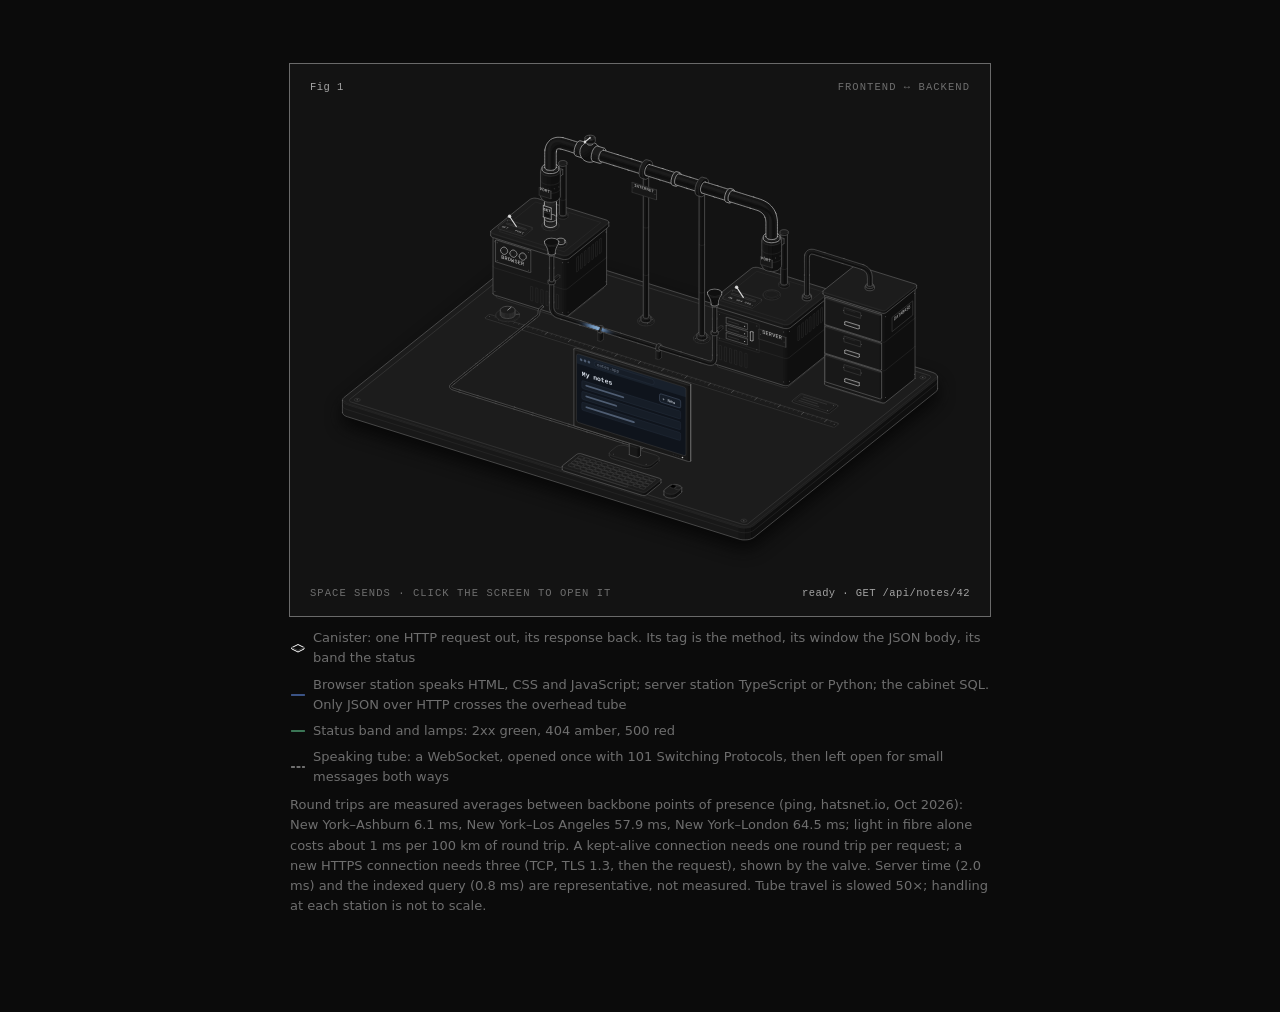
==== fig1-pneumatic/fig1.html @ 3c2b8790 "Add Figure 1 (pneumatic tube system) and Figure 2 (front-end layers) Figure 1 is the home page: a br" ====
<!doctype html><html lang="en"><head><meta charset="utf-8"><meta name="viewport" content="width=device-width, initial-scale=1"><title>Frontend and backend</title><style>
.iso{
  --anatomy-page:#0b0b0b;--anatomy-card:#131313;--anatomy-text:#a3a3a3;--anatomy-strong:#e6e6e6;--anatomy-muted:#6e6e6e;
  --anatomy-paper:#131313;--anatomy-face:#1b1b1b;--anatomy-top:#1c1c1c;
  --anatomy-shade-0:#0f0f0f;--anatomy-shade-1:#121212;--anatomy-shade-2:#151515;--anatomy-shade-3:#181818;
  --anatomy-lit-top:#262626;--anatomy-lit-shade:#1d1d1d;
  --anatomy-hi:#d4d4d4;--anatomy-mid:#6a6a6a;--anatomy-lo:#3e3e3e;--anatomy-faint:#2a2a2a;--anatomy-lit:#ffffff;
  --anatomy-halo:#050505;--anatomy-halo-opacity:.9;--anatomy-dot:#e6e6e6;
  --anatomy-red:#ff6b6b;--anatomy-green:#6be0a0;--anatomy-blue:#6b9bff;
  --anatomy-weight:.6px;--anatomy-ease:cubic-bezier(.32,.72,0,1);
  --anatomy-mono:ui-monospace,"SF Mono",Menlo,Consolas,monospace;
  --anatomy-lift:inset 0 1px 0 0 #ffffff0a,inset 0 0 0 1px #ffffff06,0 0 0 1px #00000026,0 1px 1px -.5px #00000014,0 3px 3px -1.5px #00000014,0 6px 6px -3px #00000014,0 12px 12px -6px #00000014;
}
.iso[data-theme="light"]{
  --anatomy-page:#f2f2ef;--anatomy-card:#fbfbfa;--anatomy-text:#57575a;--anatomy-strong:#18181a;--anatomy-muted:#8c8c90;
  --anatomy-paper:#fbfbfa;--anatomy-face:#ffffff;--anatomy-top:#ffffff;
  --anatomy-shade-0:#dcdcd9;--anatomy-shade-1:#e5e5e2;--anatomy-shade-2:#ededea;--anatomy-shade-3:#f4f4f1;
  --anatomy-lit-top:#ffffff;--anatomy-lit-shade:#eeeeeb;
  --anatomy-hi:#26262a;--anatomy-mid:#8a8a8f;--anatomy-lo:#b4b4b8;--anatomy-faint:#d4d4d6;--anatomy-lit:#000000;
  --anatomy-halo:#8a8a80;--anatomy-halo-opacity:.32;--anatomy-dot:#3a3a3e;
  --anatomy-red:#e5484d;--anatomy-green:#30a46c;--anatomy-blue:#3e63dd;
  --anatomy-lift:inset 0 1px 0 0 #ffffff,0 0 0 1px #0000000f,0 1px 1px -.5px #0000000a,0 3px 3px -1.5px #0000000a,0 6px 6px -3px #0000000a,0 12px 12px -6px #0000000a;
}
.iso-svg{display:block;width:100%;height:auto;overflow:visible}
.iso-svg path,.iso-svg circle{vector-effect:non-scaling-stroke}
.iso-fill{fill:var(--anatomy-paper);stroke:none}
.iso-solid[data-lit]>.iso-fill{fill:var(--anatomy-face)}
.iso-shade,.iso-top{stroke:none}
.iso-shade[data-shade="0"]{fill:var(--anatomy-shade-0)}
.iso-shade[data-shade="1"]{fill:var(--anatomy-shade-1)}
.iso-shade[data-shade="2"]{fill:var(--anatomy-shade-2)}
.iso-shade[data-shade="3"]{fill:var(--anatomy-shade-3)}
.iso-top{fill:var(--anatomy-top)}
.iso-solid[data-lit]>.iso-top{fill:var(--anatomy-lit-top)}
.iso-solid[data-lit]>.iso-shade{fill:var(--anatomy-lit-shade)}
.iso-solid[data-seamless]>.iso-shade,.iso-solid[data-seamless]>.iso-top{stroke-width:.4;stroke-linejoin:round}
.iso-solid[data-seamless]>.iso-shade[data-shade="0"]{stroke:var(--anatomy-shade-0)}
.iso-solid[data-seamless]>.iso-shade[data-shade="1"]{stroke:var(--anatomy-shade-1)}
.iso-solid[data-seamless]>.iso-shade[data-shade="2"]{stroke:var(--anatomy-shade-2)}
.iso-solid[data-seamless]>.iso-shade[data-shade="3"]{stroke:var(--anatomy-shade-3)}
.iso-solid[data-seamless]>.iso-top{stroke:var(--anatomy-top)}
.iso-solid[data-seamless][data-lit]>.iso-top{stroke:var(--anatomy-lit-top)}
.iso-solid[data-seamless][data-lit]>.iso-shade{stroke:var(--anatomy-lit-shade)}
.iso-solid[data-lit]>.iso-edge{stroke:var(--anatomy-lit)}
.iso-halo{fill:var(--anatomy-halo);stroke:none;filter:blur(9px);opacity:var(--anatomy-halo-opacity);transform:translateY(3px)}
.iso-line{fill:none;stroke:var(--anatomy-lo);stroke-width:var(--anatomy-weight);stroke-linecap:round;stroke-linejoin:round}
.iso-line[data-tone="hi"]{stroke:var(--anatomy-hi)}
.iso-line[data-tone="mid"]{stroke:var(--anatomy-mid)}
.iso-line[data-tone="lo"]{stroke:var(--anatomy-lo)}
.iso-line[data-tone="faint"]{stroke:var(--anatomy-faint)}
.iso-line[data-tone="lit"]{stroke:var(--anatomy-lit)}
.iso-line[data-tone="red"]{stroke:var(--anatomy-red)}
.iso-line[data-tone="green"]{stroke:var(--anatomy-green)}
.iso-line[data-tone="blue"]{stroke:var(--anatomy-blue)}
.iso-line[data-dotted]{stroke-dasharray:.01 3.5;stroke-width:1}
.iso-line[data-dashed]{stroke-dasharray:3 3}
.iso-line[data-flow]{stroke-dasharray:2 6}
.iso-wire-end{fill:var(--anatomy-paper);stroke:var(--anatomy-lo);stroke-width:var(--anatomy-weight)}
.iso-wire[data-tone="hi"] .iso-wire-end{stroke:var(--anatomy-hi)}
.iso-wire[data-tone="mid"] .iso-wire-end{stroke:var(--anatomy-mid)}
.iso-wire[data-tone="faint"] .iso-wire-end{stroke:var(--anatomy-faint)}
.iso-wire[data-tone="lit"] .iso-wire-end{stroke:var(--anatomy-lit)}
.iso-dots circle{fill:var(--anatomy-dot);stroke:none;opacity:.32}
.iso-dots[data-tone="hi"] circle{opacity:.85}
.iso-dots[data-tone="mid"] circle{opacity:.45}
.iso-dots[data-tone="lo"] circle{opacity:.22}
.iso-dots[data-tone="faint"] circle{opacity:.12}
.iso-face-text{fill:var(--anatomy-mid);font-family:var(--anatomy-mono);letter-spacing:.04em}
.iso-face-text[data-tone="hi"]{fill:var(--anatomy-hi)}
.iso-face-text[data-tone="lo"]{fill:var(--anatomy-lo)}
.iso-face-text[data-tone="faint"]{fill:var(--anatomy-faint)}
.tb-body{fill:var(--anatomy-shade-2);stroke:none}
.tb-shine{fill:var(--anatomy-top);stroke:none}
.tb-shade{fill:var(--anatomy-shade-0);stroke:none}
.tb-ring{fill:none;stroke:var(--anatomy-lo);stroke-width:.45;stroke-linecap:butt;stroke-linejoin:round}
.tb-ring[data-tone="mid"]{stroke:var(--anatomy-mid)}
.tb-ring[data-tone="faint"]{stroke:var(--anatomy-faint)}
.tb-ring[data-tone="hi"]{stroke:var(--anatomy-hi)}
@keyframes iso-flow{to{stroke-dashoffset:-32}}
@keyframes iso-pulse{0%,100%{opacity:.18}12%{opacity:1}40%{opacity:.18}}
.iso-line[data-flow]{animation:iso-flow 1600ms linear infinite}
.iso-dots circle[data-pulse]{animation:iso-pulse 1600ms steps(1,end) infinite;animation-delay:var(--pulse-at,0ms)}
.iso-figure{margin:32px 0 36px}
.iso-plate{position:relative;padding:52px 24px;border-radius:0;background:var(--anatomy-card);box-shadow:0 0 0 1px var(--anatomy-mid);--anatomy-paper:var(--anatomy-card)}
.iso-plate-corners{position:absolute;inset:18px 20px;pointer-events:none}
.iso-plate-corner{position:absolute;color:var(--anatomy-muted);font-family:var(--anatomy-mono);font-size:10.5px;line-height:1;letter-spacing:.04em;white-space:nowrap}
.iso-plate-corner[data-corner="fig"]{top:0;left:0;color:var(--anatomy-text)}
.iso-plate-corner[data-corner="title"]{top:0;right:0;text-transform:uppercase;letter-spacing:.1em}
.iso-plate-corner[data-corner="hint"]{bottom:0;left:0;text-transform:uppercase;letter-spacing:.1em}
.iso-plate-corner[data-corner="readout"]{right:0;bottom:0;color:var(--anatomy-text);font-variant-numeric:tabular-nums}
.iso-plate .iso-svg{margin:0 auto}
.iso-legend{display:grid;gap:8px;margin-top:12px;color:var(--anatomy-muted);font-size:13px;line-height:1.55}
.iso-keys{display:flex;flex-wrap:wrap;gap:6px 18px}
.iso-key{display:inline-flex;align-items:center;gap:7px}
.iso-swatch{width:16px;height:10px;flex:none;overflow:visible}
.iso-swatch path{fill:none;stroke:var(--anatomy-hi);stroke-width:1;vector-effect:non-scaling-stroke;stroke-linejoin:round;stroke-linecap:round}
.iso-swatch[data-mark="raised"] path,.iso-swatch[data-mark="flat"] path{stroke:var(--anatomy-mid)}
.iso-swatch[data-mark="lit"] path{stroke:var(--anatomy-lit)}
.iso-swatch[data-mark="dim"] path{stroke:var(--anatomy-lo)}
.iso-swatch[data-mark="dotted"] path{stroke-dasharray:.01 3;stroke-width:1.4}
.iso-swatch[data-mark="dashed"] path{stroke-dasharray:3 2.5}
.iso-swatch[data-mark="red"] path{stroke:var(--anatomy-red)}
.iso-swatch[data-mark="green"] path{stroke:var(--anatomy-green)}
.iso-swatch[data-mark="blue"] path{stroke:var(--anatomy-blue)}
.iso-swatch-crease{stroke:var(--anatomy-lo)!important}
@media (max-width:560px){.iso-plate{padding:48px 12px 70px}.iso-plate-corner[data-corner="hint"]{bottom:18px}}
@media (prefers-reduced-motion:reduce){.iso-line[data-flow],.iso-dots circle[data-pulse]{animation:none}}

*{box-sizing:border-box}
html{color-scheme:dark}
body[data-theme="light"]{color-scheme:light}
body{margin:0;background:var(--anatomy-page);color:var(--anatomy-text);font:14px/1.6 ui-sans-serif,system-ui,-apple-system,"Segoe UI",sans-serif;-webkit-font-smoothing:antialiased}
.iso-page{width:min(700px,100% - 32px);margin:64px auto 96px}
</style></head><body class="iso" data-theme="dark"><main class="iso-page"><style>.f1-stage{position:relative;touch-action:pan-y}
.f1-stage:focus{outline:none}
.f1-stage:focus-visible{outline:1px solid var(--anatomy-muted);outline-offset:6px}
.f1-gl{position:absolute;inset:0;width:100%;height:100%;pointer-events:none}
.iso:not([data-theme="light"]) .f1-gl{mix-blend-mode:screen}
.f1-sr{position:absolute;width:1px;height:1px;overflow:hidden;clip-path:inset(50%);white-space:nowrap}

.f1-stage{
  --f1-req:#2f6fdf;--f1-ok:#1f9d55;--f1-warn:#c98400;--f1-fail:#d33a2c;
  --f1-ok-top:#c8ecd6;--f1-warn-top:#f7e2b0;--f1-fail-top:#f6cdc8;--f1-req-top:#cfdcf7;
  --f1-ok-side:#9ad7b2;--f1-warn-side:#ecc778;--f1-fail-side:#eba59d;--f1-req-side:#a9c0ef;
}
.iso:not([data-theme="light"]) .f1-stage{
  --f1-req:#6aa8ff;--f1-ok:#4fdc8c;--f1-warn:#ffc23d;--f1-fail:#ff6b5b;
  --f1-ok-top:#1d4a31;--f1-warn-top:#4d3c12;--f1-fail-top:#4f201c;--f1-req-top:#1b2f52;
  --f1-ok-side:#173b27;--f1-warn-side:#3d300e;--f1-fail-side:#3f1916;--f1-req-side:#162644;
}

.f1-void{fill:var(--anatomy-shade-0);stroke:none}
.f1-window{fill:var(--anatomy-shade-0);stroke:var(--anatomy-lo);stroke-width:.4px;vector-effect:non-scaling-stroke}
.f1-tag{fill:var(--anatomy-hi);font-family:var(--anatomy-mono);font-weight:600;letter-spacing:.02em}
.f1-rod{stroke-width:1.2px}
.f1-can:not([data-method="GET"]) [data-for="GET"],.f1-can:not([data-method="POST"]) [data-for="POST"]{display:none}
.f1-can:not([data-json]) .f1-json{display:none}
.f1-can[data-hidden]{visibility:hidden}

/* status colours: the canister band and the browser lamps */
.f1-can[data-status] .f1-band .iso-edge{stroke:var(--f1-c)}
.f1-can[data-status] .f1-band .iso-top{fill:var(--f1-c-top)}
.f1-can[data-status] .f1-band .iso-shade{fill:var(--f1-c-side)}
.it[data-lamp][data-on] .iso-top{fill:var(--f1-c-top)}
.it[data-lamp][data-on] .iso-shade{fill:var(--f1-c-side)}
.it[data-lamp][data-on] .iso-edge{stroke:var(--f1-c)}
[data-status="ok"],[data-lamp="ok"]{--f1-c:var(--f1-ok);--f1-c-top:var(--f1-ok-top);--f1-c-side:var(--f1-ok-side)}
[data-status="warn"],[data-lamp="warn"]{--f1-c:var(--f1-warn);--f1-c-top:var(--f1-warn-top);--f1-c-side:var(--f1-warn-side)}
[data-status="fail"],[data-lamp="fail"]{--f1-c:var(--f1-fail);--f1-c-top:var(--f1-fail-top);--f1-c-side:var(--f1-fail-side)}
.it[data-hot="req"]{--f1-c:var(--f1-req);--f1-c-top:var(--f1-req-top);--f1-c-side:var(--f1-req-side)}
.it[data-hot="ok"]{--f1-c:var(--f1-ok);--f1-c-top:var(--f1-ok-top);--f1-c-side:var(--f1-ok-side)}
.it[data-hot="warn"]{--f1-c:var(--f1-warn);--f1-c-top:var(--f1-warn-top);--f1-c-side:var(--f1-warn-side)}
.it[data-hot="fail"]{--f1-c:var(--f1-fail);--f1-c-top:var(--f1-fail-top);--f1-c-side:var(--f1-fail-side)}

/* without WebGL, the chunk the message is in takes its colour */
.f1-stage:not([data-gl]) .it[data-hot] .tb-body{fill:var(--f1-c-top)}
.f1-stage:not([data-gl]) .it[data-hot] .tb-shine{fill:var(--f1-c-top)}
.f1-stage:not([data-gl]) .it[data-hot] .tb-shade{fill:var(--f1-c-side)}
.f1-stage:not([data-gl]) .it[data-hot] .iso-edge,.f1-stage:not([data-gl]) .it[data-hot] .iso-line{stroke:var(--f1-c)}

.f1-card .iso-edge{stroke:var(--anatomy-hi)}

/* the monitor's picture */
.f1-stage{--f1-sbg:#f7f8fb;--f1-sbar:#e9ecf2;--f1-srow:#ffffff;--f1-sline:#d5dae3;--f1-sink:#a9b1bf;--f1-stext:#1d2330;--f1-smut:#7a8394}
.iso:not([data-theme="light"]) .f1-stage{--f1-sbg:#0f141c;--f1-sbar:#18202b;--f1-srow:#161d27;--f1-sline:#2a3443;--f1-sink:#4f5d72;--f1-stext:#e1e8f2;--f1-smut:#7d8899}
.f1-screen text{font-family:var(--anatomy-mono)}
.f1-sbg{fill:var(--f1-sbg)}
.f1-sframe{fill:none;stroke:var(--anatomy-lo);stroke-width:.5px;vector-effect:non-scaling-stroke}
.f1-sbar{fill:var(--f1-sbar)}
.f1-sdot{fill:var(--f1-sink)}
.f1-surl{fill:var(--f1-srow);stroke:var(--f1-sline);stroke-width:.4px;vector-effect:non-scaling-stroke}
.f1-surlt,.f1-smut{fill:var(--f1-smut)}
.f1-sh,.f1-st{fill:var(--f1-stext);font-weight:600}
.f1-st{font-weight:500}
.f1-sr0{fill:var(--f1-srow);stroke:var(--f1-sline);stroke-width:.4px;vector-effect:non-scaling-stroke}
.f1-si{fill:var(--f1-sink)}
.f1-sbtn{fill:var(--f1-srow);stroke:var(--f1-sink);stroke-width:.5px;vector-effect:non-scaling-stroke}
.f1-sbt{fill:var(--f1-stext)}
.f1-sview{display:none}
.f1-screen[data-view="list"] [data-v="list"],.f1-screen[data-view="loading"] [data-v="loading"],.f1-screen[data-view="note"] [data-v="note"],.f1-screen[data-view="saved"] [data-v="saved"],.f1-screen[data-view="missing"] [data-v="missing"],.f1-screen[data-view="error"] [data-v="error"]{display:inline}
.f1-sdim{opacity:.35}
.f1-sarc{fill:none;stroke:var(--f1-req);stroke-width:1px;stroke-linecap:round;vector-effect:non-scaling-stroke}
.f1-screen[data-press="row"] .f1-srow .f1-sr0,.f1-screen[data-press="new"] .f1-snew .f1-sbtn{fill:var(--f1-req-top);stroke:var(--f1-req)}
.f1-snew-row{fill:var(--f1-ok-top);stroke:var(--f1-ok);stroke-width:.4px;vector-effect:non-scaling-stroke}
.f1-schip{fill:var(--f1-ok)}
.f1-schipt{fill:var(--f1-srow);font-weight:600}
.f1-swarn{fill:var(--f1-warn);font-weight:700}
.f1-serr{fill:var(--f1-fail-top);stroke:var(--f1-fail);stroke-width:.5px;vector-effect:non-scaling-stroke}
.f1-serrt{fill:var(--f1-fail);font-weight:600}

/* labels on hover or tap */
.f1-tip{position:absolute;z-index:3;max-width:240px;padding:8px 10px;border-radius:8px;background:var(--anatomy-card);border:1px solid var(--anatomy-faint);box-shadow:0 4px 14px #0000001f;pointer-events:none;font-size:12.5px;line-height:1.45;color:var(--anatomy-text)}
.f1-tip strong{display:block;color:var(--anatomy-strong);font-weight:600;margin-bottom:2px}
.f1-tip[hidden]{display:none}
.f1-stage svg .it[data-zone]:not([data-zone="base"]),.f1-stage svg [data-part]{cursor:help}
</style><figure class="iso-figure"><div class="iso-plate"><div class="iso-plate-corners" aria-hidden="true"><span class="iso-plate-corner" data-corner="fig">Fig 1</span><span class="iso-plate-corner" data-corner="title">Frontend ↔ backend</span><span class="iso-plate-corner" data-corner="hint">Space sends · click the screen to open it</span><span class="iso-plate-corner" data-corner="readout" data-readout>ready · GET /api/notes/42</span></div><div class="iso-stage f1-stage" tabindex="0" role="group" aria-label="Pneumatic tube system. Space or Enter sends a request. G or P picks GET or POST. F cycles the server fault: none, not found, server error. L cycles the line: New York to Ashburn, Los Angeles or London. C closes the connection so the next request opens a new one. Escape stops."><svg xmlns="http://www.w3.org/2000/svg" class="iso-svg" viewBox="0 0 640 440" role="img" aria-label="A pneumatic tube system on a bench. On the left, the browser station packs a canister and sends it up through an overhead tube to the server station on the right, which can pull a drawer from a filing cabinet beside it through a thin SQL line. The canister comes back with a coloured status band. A thin speaking tube along the front stays open between the two stations for live messages."><path class="iso-halo" d="M27.9 285.1L28.1 284L28.6 283L29.6 282.1L208.1 139.2L209.4 138.3L211 137.7L212.8 137.1L214.8 136.8L216.9 136.7L219 136.7L221.1 137L223 137.5L607 257.5L608.7 258.1L610.1 258.9L611.1 259.8L611.8 260.8L612.1 261.9L612.1 273.5L611.9 274.6L611.4 275.6L610.4 276.6L431.9 419.4L430.6 420.3L429 421L427.2 421.5L425.2 421.8L423.1 422L421 421.9L418.9 421.6L417 421.1L33 301.2L31.3 300.5L29.9 299.7L28.9 298.8L28.2 297.8L27.9 296.8Z"/><g class="iso-solid"><path class="iso-fill" d="M213.9 164.3L214.3 163.3L215.3 162.3L216.6 161.5L218.2 160.9L220.1 160.4L222.2 160.2L224.3 160.2L226.4 160.4L228.3 160.8L229.9 161.5L231.2 162.3L232.2 163.3L232.6 164.3L232.6 165.4L232.6 167.2L232.2 168.3L231.3 169.2L229.9 170L228.3 170.7L226.4 171.2L224.3 171.4L222.2 171.4L220.2 171.2L218.3 170.7L216.6 170.1L215.3 169.2L214.4 168.3L213.9 167.3L213.9 166.2Z"/><path class="iso-shade" data-shade="0" d="M231.3 169.2L229.9 170L229.9 168.2L231.3 167.3ZM229.9 170L228.3 170.7L228.3 168.8L229.9 168.2ZM232.6 167.2L232.2 168.3L232.2 166.4L232.6 165.4ZM232.2 168.3L231.3 169.2L231.3 167.3L232.2 166.4Z"/><path class="iso-shade" data-shade="1" d="M228.3 170.7L226.4 171.2L226.4 169.3L228.3 168.8ZM226.4 171.2L224.3 171.4L224.3 169.5L226.4 169.3ZM224.3 171.4L222.2 171.4L222.2 169.5L224.3 169.5Z"/><path class="iso-shade" data-shade="2" d="M222.2 171.4L220.2 171.2L220.2 169.3L222.2 169.5ZM220.2 171.2L218.3 170.7L218.3 168.8L220.2 169.3Z"/><path class="iso-shade" data-shade="3" d="M218.3 170.7L216.6 170.1L216.6 168.2L218.3 168.8ZM216.6 170.1L215.3 169.2L215.3 167.4L216.6 168.2ZM215.3 169.2L214.4 168.3L214.4 166.4L215.3 167.4ZM214.4 168.3L213.9 167.3L213.9 165.4L214.4 166.4ZM213.9 167.3L213.9 166.2L213.9 164.3L213.9 165.4Z"/><path class="iso-top" d="M231.3 167.3L229.9 168.2L228.3 168.8L226.4 169.3L224.3 169.5L222.2 169.5L220.2 169.3L218.3 168.8L216.6 168.2L215.3 167.4L214.4 166.4L213.9 165.4L213.9 164.3L214.3 163.3L215.3 162.3L216.6 161.5L218.2 160.9L220.1 160.4L222.2 160.2L224.3 160.2L226.4 160.4L228.3 160.8L229.9 161.5L231.2 162.3L232.2 163.3L232.6 164.3L232.6 165.4L232.2 166.4Z"/><path class="iso-line iso-crease" data-tone="faint" d="M232.6 165.4L232.2 166.4L231.3 167.3L229.9 168.2L228.3 168.8L226.4 169.3L224.3 169.5L222.2 169.5L220.2 169.3L218.3 168.8L216.6 168.2L215.3 167.4L214.4 166.4L213.9 165.4L213.9 164.3"/><path class="iso-line iso-edge" data-tone="lo" d="M213.9 164.3L214.3 163.3L215.3 162.3L216.6 161.5L218.2 160.9L220.1 160.4L222.2 160.2L224.3 160.2L226.4 160.4L228.3 160.8L229.9 161.5L231.2 162.3L232.2 163.3L232.6 164.3L232.6 165.4M232.6 167.2L232.2 168.3L231.3 169.2L229.9 170L228.3 170.7L226.4 171.2L224.3 171.4L222.2 171.4L220.2 171.2L218.3 170.7L216.6 170.1L215.3 169.2L214.4 168.3L213.9 167.3L213.9 166.2M213.9 164.3L213.9 166.2M232.6 165.4L232.6 167.2"/></g><g class="iso-solid"><path class="iso-fill" d="M216 160.5L216.4 159.7L217.1 159L218.1 158.3L219.4 157.8L220.8 157.4L222.4 157.3L224.1 157.3L225.6 157.4L227.1 157.8L228.4 158.3L229.4 158.9L230.1 159.7L230.5 160.5L230.5 161.3L230.5 165.2L230.1 166L229.4 166.8L228.4 167.4L227.1 167.9L225.7 168.3L224.1 168.5L222.5 168.5L220.9 168.3L219.4 167.9L218.1 167.4L217.1 166.8L216.4 166.1L216 165.3L216 164.4Z"/><path class="iso-shade" data-shade="0" d="M229.4 166.8L228.4 167.4L228.4 163.4L229.4 162.8ZM228.4 167.4L227.1 167.9L227.1 164L228.4 163.4ZM230.5 165.2L230.1 166L230.1 162.1L230.5 161.3ZM230.1 166L229.4 166.8L229.4 162.8L230.1 162.1Z"/><path class="iso-shade" data-shade="1" d="M227.1 167.9L225.7 168.3L225.7 164.3L227.1 164ZM225.7 168.3L224.1 168.5L224.1 164.5L225.7 164.3ZM224.1 168.5L222.5 168.5L222.5 164.5L224.1 164.5Z"/><path class="iso-shade" data-shade="2" d="M222.5 168.5L220.9 168.3L220.9 164.3L222.5 164.5ZM220.9 168.3L219.4 167.9L219.4 164L220.9 164.3Z"/><path class="iso-shade" data-shade="3" d="M219.4 167.9L218.1 167.4L218.1 163.5L219.4 164ZM218.1 167.4L217.1 166.8L217.1 162.8L218.1 163.5ZM217.1 166.8L216.4 166.1L216.4 162.1L217.1 162.8ZM216.4 166.1L216 165.3L216 161.3L216.4 162.1ZM216 165.3L216 164.4L216 160.5L216 161.3Z"/><path class="iso-top" d="M229.4 162.8L228.4 163.4L227.1 164L225.7 164.3L224.1 164.5L222.5 164.5L220.9 164.3L219.4 164L218.1 163.5L217.1 162.8L216.4 162.1L216 161.3L216 160.5L216.4 159.7L217.1 159L218.1 158.3L219.4 157.8L220.8 157.4L222.4 157.3L224.1 157.3L225.6 157.4L227.1 157.8L228.4 158.3L229.4 158.9L230.1 159.7L230.5 160.5L230.5 161.3L230.1 162.1Z"/><path class="iso-line iso-crease" data-tone="faint" d="M230.5 161.3L230.1 162.1L229.4 162.8L228.4 163.4L227.1 164L225.7 164.3L224.1 164.5L222.5 164.5L220.9 164.3L219.4 164L218.1 163.5L217.1 162.8L216.4 162.1L216 161.3L216 160.5"/><path class="iso-line iso-edge" data-tone="mid" d="M216 160.5L216.4 159.7L217.1 159L218.1 158.3L219.4 157.8L220.8 157.4L222.4 157.3L224.1 157.3L225.6 157.4L227.1 157.8L228.4 158.3L229.4 158.9L230.1 159.7L230.5 160.5L230.5 161.3M230.5 165.2L230.1 166L229.4 166.8L228.4 167.4L227.1 167.9L225.7 168.3L224.1 168.5L222.5 168.5L220.9 168.3L219.4 167.9L218.1 167.4L217.1 166.8L216.4 166.1L216 165.3L216 164.4M216 160.5L216 164.4M230.5 161.3L230.5 165.2"/></g><g class="iso-solid"><path class="iso-fill" d="M565.9 274.3L566.4 273.3L567.3 272.3L568.6 271.5L570.3 270.8L572.2 270.4L574.2 270.1L576.3 270.1L578.4 270.4L580.3 270.8L581.9 271.5L583.3 272.3L584.2 273.3L584.7 274.3L584.7 275.4L584.7 277.2L584.2 278.2L583.3 279.2L582 280L580.3 280.7L578.4 281.2L576.4 281.4L574.3 281.4L572.2 281.2L570.3 280.7L568.6 280L567.3 279.2L566.4 278.3L565.9 277.2L565.9 276.2Z"/><path class="iso-shade" data-shade="0" d="M583.3 279.2L582 280L582 278.2L583.3 277.3ZM582 280L580.3 280.7L580.3 278.8L582 278.2ZM584.7 277.2L584.2 278.2L584.2 276.4L584.7 275.4ZM584.2 278.2L583.3 279.2L583.3 277.3L584.2 276.4Z"/><path class="iso-shade" data-shade="1" d="M580.3 280.7L578.4 281.2L578.4 279.3L580.3 278.8ZM578.4 281.2L576.4 281.4L576.4 279.5L578.4 279.3ZM576.4 281.4L574.3 281.4L574.3 279.5L576.4 279.5Z"/><path class="iso-shade" data-shade="2" d="M574.3 281.4L572.2 281.2L572.2 279.3L574.3 279.5ZM572.2 281.2L570.3 280.7L570.3 278.8L572.2 279.3Z"/><path class="iso-shade" data-shade="3" d="M570.3 280.7L568.6 280L568.6 278.2L570.3 278.8ZM568.6 280L567.3 279.2L567.3 277.4L568.6 278.2ZM567.3 279.2L566.4 278.3L566.4 276.4L567.3 277.4ZM566.4 278.3L565.9 277.2L565.9 275.4L566.4 276.4ZM565.9 277.2L565.9 276.2L565.9 274.3L565.9 275.4Z"/><path class="iso-top" d="M583.3 277.3L582 278.2L580.3 278.8L578.4 279.3L576.4 279.5L574.3 279.5L572.2 279.3L570.3 278.8L568.6 278.2L567.3 277.4L566.4 276.4L565.9 275.4L565.9 274.3L566.4 273.3L567.3 272.3L568.6 271.5L570.3 270.8L572.2 270.4L574.2 270.1L576.3 270.1L578.4 270.4L580.3 270.8L581.9 271.5L583.3 272.3L584.2 273.3L584.7 274.3L584.7 275.4L584.2 276.4Z"/><path class="iso-line iso-crease" data-tone="faint" d="M584.7 275.4L584.2 276.4L583.3 277.3L582 278.2L580.3 278.8L578.4 279.3L576.4 279.5L574.3 279.5L572.2 279.3L570.3 278.8L568.6 278.2L567.3 277.4L566.4 276.4L565.9 275.4L565.9 274.3"/><path class="iso-line iso-edge" data-tone="lo" d="M565.9 274.3L566.4 273.3L567.3 272.3L568.6 271.5L570.3 270.8L572.2 270.4L574.2 270.1L576.3 270.1L578.4 270.4L580.3 270.8L581.9 271.5L583.3 272.3L584.2 273.3L584.7 274.3L584.7 275.4M584.7 277.2L584.2 278.2L583.3 279.2L582 280L580.3 280.7L578.4 281.2L576.4 281.4L574.3 281.4L572.2 281.2L570.3 280.7L568.6 280L567.3 279.2L566.4 278.3L565.9 277.2L565.9 276.2M565.9 274.3L565.9 276.2M584.7 275.4L584.7 277.2"/></g><g class="iso-solid"><path class="iso-fill" d="M568.1 270.5L568.4 269.7L569.1 268.9L570.1 268.3L571.4 267.8L572.9 267.4L574.5 267.3L576.1 267.2L577.7 267.4L579.1 267.8L580.4 268.3L581.4 268.9L582.2 269.7L582.5 270.5L582.5 271.3L582.5 275.2L582.2 276L581.5 276.8L580.5 277.4L579.2 277.9L577.7 278.3L576.1 278.5L574.5 278.5L572.9 278.3L571.4 277.9L570.2 277.4L569.1 276.8L568.4 276L568.1 275.3L568.1 274.4Z"/><path class="iso-shade" data-shade="0" d="M581.5 276.8L580.5 277.4L580.5 273.4L581.5 272.8ZM580.5 277.4L579.2 277.9L579.2 273.9L580.5 273.4ZM582.5 275.2L582.2 276L582.2 272.1L582.5 271.3ZM582.2 276L581.5 276.8L581.5 272.8L582.2 272.1Z"/><path class="iso-shade" data-shade="1" d="M579.2 277.9L577.7 278.3L577.7 274.3L579.2 273.9ZM577.7 278.3L576.1 278.5L576.1 274.5L577.7 274.3ZM576.1 278.5L574.5 278.5L574.5 274.5L576.1 274.5Z"/><path class="iso-shade" data-shade="2" d="M574.5 278.5L572.9 278.3L572.9 274.3L574.5 274.5ZM572.9 278.3L571.4 277.9L571.4 274L572.9 274.3Z"/><path class="iso-shade" data-shade="3" d="M571.4 277.9L570.2 277.4L570.2 273.4L571.4 274ZM570.2 277.4L569.1 276.8L569.1 272.8L570.2 273.4ZM569.1 276.8L568.4 276L568.4 272.1L569.1 272.8ZM568.4 276L568.1 275.3L568.1 271.3L568.4 272.1ZM568.1 275.3L568.1 274.4L568.1 270.5L568.1 271.3Z"/><path class="iso-top" d="M581.5 272.8L580.5 273.4L579.2 273.9L577.7 274.3L576.1 274.5L574.5 274.5L572.9 274.3L571.4 274L570.2 273.4L569.1 272.8L568.4 272.1L568.1 271.3L568.1 270.5L568.4 269.7L569.1 268.9L570.1 268.3L571.4 267.8L572.9 267.4L574.5 267.3L576.1 267.2L577.7 267.4L579.1 267.8L580.4 268.3L581.4 268.9L582.2 269.7L582.5 270.5L582.5 271.3L582.2 272.1Z"/><path class="iso-line iso-crease" data-tone="faint" d="M582.5 271.3L582.2 272.1L581.5 272.8L580.5 273.4L579.2 273.9L577.7 274.3L576.1 274.5L574.5 274.5L572.9 274.3L571.4 274L570.2 273.4L569.1 272.8L568.4 272.1L568.1 271.3L568.1 270.5"/><path class="iso-line iso-edge" data-tone="mid" d="M568.1 270.5L568.4 269.7L569.1 268.9L570.1 268.3L571.4 267.8L572.9 267.4L574.5 267.3L576.1 267.2L577.7 267.4L579.1 267.8L580.4 268.3L581.4 268.9L582.2 269.7L582.5 270.5L582.5 271.3M582.5 275.2L582.2 276L581.5 276.8L580.5 277.4L579.2 277.9L577.7 278.3L576.1 278.5L574.5 278.5L572.9 278.3L571.4 277.9L570.2 277.4L569.1 276.8L568.4 276L568.1 275.3L568.1 274.4M568.1 270.5L568.1 274.4M582.5 271.3L582.5 275.2"/></g><g class="iso-solid"><path class="iso-fill" d="M55.3 291.2L55.8 290.2L56.7 289.2L58 288.4L59.7 287.7L61.6 287.3L63.6 287L65.7 287L67.8 287.3L69.7 287.7L71.4 288.4L72.7 289.2L73.6 290.1L74.1 291.2L74.1 292.2L74.1 294.1L73.6 295.1L72.7 296.1L71.4 296.9L69.7 297.6L67.8 298L65.8 298.3L63.7 298.3L61.6 298L59.7 297.6L58.1 296.9L56.7 296.1L55.8 295.2L55.3 294.1L55.3 293.1Z"/><path class="iso-shade" data-shade="0" d="M72.7 296.1L71.4 296.9L71.4 295L72.7 294.2ZM71.4 296.9L69.7 297.6L69.7 295.7L71.4 295ZM74.1 294.1L73.6 295.1L73.6 293.3L74.1 292.2ZM73.6 295.1L72.7 296.1L72.7 294.2L73.6 293.3Z"/><path class="iso-shade" data-shade="1" d="M69.7 297.6L67.8 298L67.8 296.2L69.7 295.7ZM67.8 298L65.8 298.3L65.8 296.4L67.8 296.2ZM65.8 298.3L63.7 298.3L63.7 296.4L65.8 296.4Z"/><path class="iso-shade" data-shade="2" d="M63.7 298.3L61.6 298L61.6 296.2L63.7 296.4ZM61.6 298L59.7 297.6L59.7 295.7L61.6 296.2Z"/><path class="iso-shade" data-shade="3" d="M59.7 297.6L58.1 296.9L58.1 295.1L59.7 295.7ZM58.1 296.9L56.7 296.1L56.7 294.2L58.1 295.1ZM56.7 296.1L55.8 295.2L55.8 293.3L56.7 294.2ZM55.8 295.2L55.3 294.1L55.3 292.3L55.8 293.3ZM55.3 294.1L55.3 293.1L55.3 291.2L55.3 292.3Z"/><path class="iso-top" d="M72.7 294.2L71.4 295L69.7 295.7L67.8 296.2L65.8 296.4L63.7 296.4L61.6 296.2L59.7 295.7L58.1 295.1L56.7 294.2L55.8 293.3L55.3 292.3L55.3 291.2L55.8 290.2L56.7 289.2L58 288.4L59.7 287.7L61.6 287.3L63.6 287L65.7 287L67.8 287.3L69.7 287.7L71.4 288.4L72.7 289.2L73.6 290.1L74.1 291.2L74.1 292.2L73.6 293.3Z"/><path class="iso-line iso-crease" data-tone="faint" d="M74.1 292.2L73.6 293.3L72.7 294.2L71.4 295L69.7 295.7L67.8 296.2L65.8 296.4L63.7 296.4L61.6 296.2L59.7 295.7L58.1 295.1L56.7 294.2L55.8 293.3L55.3 292.3L55.3 291.2"/><path class="iso-line iso-edge" data-tone="lo" d="M55.3 291.2L55.8 290.2L56.7 289.2L58 288.4L59.7 287.7L61.6 287.3L63.6 287L65.7 287L67.8 287.3L69.7 287.7L71.4 288.4L72.7 289.2L73.6 290.1L74.1 291.2L74.1 292.2M74.1 294.1L73.6 295.1L72.7 296.1L71.4 296.9L69.7 297.6L67.8 298L65.8 298.3L63.7 298.3L61.6 298L59.7 297.6L58.1 296.9L56.7 296.1L55.8 295.2L55.3 294.1L55.3 293.1M55.3 291.2L55.3 293.1M74.1 292.2L74.1 294.1"/></g><g class="iso-solid"><path class="iso-fill" d="M57.5 287.3L57.8 286.6L58.5 285.8L59.5 285.2L60.8 284.7L62.3 284.3L63.9 284.1L65.5 284.1L67.1 284.3L68.6 284.7L69.8 285.2L70.9 285.8L71.6 286.5L71.9 287.3L71.9 288.1L71.9 292.1L71.6 292.9L70.9 293.6L69.9 294.3L68.6 294.8L67.1 295.1L65.5 295.3L63.9 295.3L62.3 295.2L60.9 294.8L59.6 294.3L58.6 293.7L57.8 292.9L57.5 292.1L57.5 291.3Z"/><path class="iso-shade" data-shade="0" d="M70.9 293.6L69.9 294.3L69.9 290.3L70.9 289.7ZM69.9 294.3L68.6 294.8L68.6 290.8L69.9 290.3ZM71.9 292.1L71.6 292.9L71.6 288.9L71.9 288.1ZM71.6 292.9L70.9 293.6L70.9 289.7L71.6 288.9Z"/><path class="iso-shade" data-shade="1" d="M68.6 294.8L67.1 295.1L67.1 291.2L68.6 290.8ZM67.1 295.1L65.5 295.3L65.5 291.4L67.1 291.2ZM65.5 295.3L63.9 295.3L63.9 291.4L65.5 291.4Z"/><path class="iso-shade" data-shade="2" d="M63.9 295.3L62.3 295.2L62.3 291.2L63.9 291.4ZM62.3 295.2L60.9 294.8L60.9 290.8L62.3 291.2Z"/><path class="iso-shade" data-shade="3" d="M60.9 294.8L59.6 294.3L59.6 290.3L60.9 290.8ZM59.6 294.3L58.6 293.7L58.6 289.7L59.6 290.3ZM58.6 293.7L57.8 292.9L57.8 289L58.6 289.7ZM57.8 292.9L57.5 292.1L57.5 288.2L57.8 289ZM57.5 292.1L57.5 291.3L57.5 287.3L57.5 288.2Z"/><path class="iso-top" d="M70.9 289.7L69.9 290.3L68.6 290.8L67.1 291.2L65.5 291.4L63.9 291.4L62.3 291.2L60.9 290.8L59.6 290.3L58.6 289.7L57.8 289L57.5 288.2L57.5 287.3L57.8 286.6L58.5 285.8L59.5 285.2L60.8 284.7L62.3 284.3L63.9 284.1L65.5 284.1L67.1 284.3L68.6 284.7L69.8 285.2L70.9 285.8L71.6 286.5L71.9 287.3L71.9 288.1L71.6 288.9Z"/><path class="iso-line iso-crease" data-tone="faint" d="M71.9 288.1L71.6 288.9L70.9 289.7L69.9 290.3L68.6 290.8L67.1 291.2L65.5 291.4L63.9 291.4L62.3 291.2L60.9 290.8L59.6 290.3L58.6 289.7L57.8 289L57.5 288.2L57.5 287.3"/><path class="iso-line iso-edge" data-tone="mid" d="M57.5 287.3L57.8 286.6L58.5 285.8L59.5 285.2L60.8 284.7L62.3 284.3L63.9 284.1L65.5 284.1L67.1 284.3L68.6 284.7L69.8 285.2L70.9 285.8L71.6 286.5L71.9 287.3L71.9 288.1M71.9 292.1L71.6 292.9L70.9 293.6L69.9 294.3L68.6 294.8L67.1 295.1L65.5 295.3L63.9 295.3L62.3 295.2L60.9 294.8L59.6 294.3L58.6 293.7L57.8 292.9L57.5 292.1L57.5 291.3M57.5 287.3L57.5 291.3M71.9 288.1L71.9 292.1"/></g><g class="iso-solid"><path class="iso-fill" d="M407.4 401.2L407.8 400.2L408.7 399.2L410.1 398.4L411.7 397.7L413.6 397.3L415.7 397L417.8 397L419.8 397.2L421.7 397.7L423.4 398.4L424.7 399.2L425.6 400.1L426.1 401.2L426.1 402.2L426.1 404.1L425.7 405.1L424.7 406.1L423.4 406.9L421.8 407.6L419.9 408L417.8 408.3L415.7 408.3L413.6 408L411.7 407.6L410.1 406.9L408.8 406.1L407.8 405.1L407.4 404.1L407.4 403.1Z"/><path class="iso-shade" data-shade="0" d="M424.7 406.1L423.4 406.9L423.4 405L424.7 404.2ZM423.4 406.9L421.8 407.6L421.8 405.7L423.4 405ZM426.1 404.1L425.7 405.1L425.7 403.3L426.1 402.2ZM425.7 405.1L424.7 406.1L424.7 404.2L425.7 403.3Z"/><path class="iso-shade" data-shade="1" d="M421.8 407.6L419.9 408L419.9 406.2L421.8 405.7ZM419.9 408L417.8 408.3L417.8 406.4L419.9 406.2ZM417.8 408.3L415.7 408.3L415.7 406.4L417.8 406.4Z"/><path class="iso-shade" data-shade="2" d="M415.7 408.3L413.6 408L413.6 406.2L415.7 406.4ZM413.6 408L411.7 407.6L411.7 405.7L413.6 406.2Z"/><path class="iso-shade" data-shade="3" d="M411.7 407.6L410.1 406.9L410.1 405L411.7 405.7ZM410.1 406.9L408.8 406.1L408.8 404.2L410.1 405ZM408.8 406.1L407.8 405.1L407.8 403.3L408.8 404.2ZM407.8 405.1L407.4 404.1L407.4 402.2L407.8 403.3ZM407.4 404.1L407.4 403.1L407.4 401.2L407.4 402.2Z"/><path class="iso-top" d="M424.7 404.2L423.4 405L421.8 405.7L419.9 406.2L417.8 406.4L415.7 406.4L413.6 406.2L411.7 405.7L410.1 405L408.8 404.2L407.8 403.3L407.4 402.2L407.4 401.2L407.8 400.2L408.7 399.2L410.1 398.4L411.7 397.7L413.6 397.3L415.7 397L417.8 397L419.8 397.2L421.7 397.7L423.4 398.4L424.7 399.2L425.6 400.1L426.1 401.2L426.1 402.2L425.7 403.3Z"/><path class="iso-line iso-crease" data-tone="faint" d="M426.1 402.2L425.7 403.3L424.7 404.2L423.4 405L421.8 405.7L419.9 406.2L417.8 406.4L415.7 406.4L413.6 406.2L411.7 405.7L410.1 405L408.8 404.2L407.8 403.3L407.4 402.2L407.4 401.2"/><path class="iso-line iso-edge" data-tone="lo" d="M407.4 401.2L407.8 400.2L408.7 399.2L410.1 398.4L411.7 397.7L413.6 397.3L415.7 397L417.8 397L419.8 397.2L421.7 397.7L423.4 398.4L424.7 399.2L425.6 400.1L426.1 401.2L426.1 402.2M426.1 404.1L425.7 405.1L424.7 406.1L423.4 406.9L421.8 407.6L419.9 408L417.8 408.3L415.7 408.3L413.6 408L411.7 407.6L410.1 406.9L408.8 406.1L407.8 405.1L407.4 404.1L407.4 403.1M407.4 401.2L407.4 403.1M426.1 402.2L426.1 404.1"/></g><g class="iso-solid"><path class="iso-fill" d="M409.5 397.3L409.9 396.5L410.6 395.8L411.6 395.2L412.9 394.7L414.3 394.3L415.9 394.1L417.5 394.1L419.1 394.3L420.6 394.6L421.9 395.2L422.9 395.8L423.6 396.5L424 397.3L424 398.1L424 402.1L423.6 402.9L422.9 403.6L421.9 404.3L420.6 404.8L419.2 405.1L417.6 405.3L415.9 405.3L414.4 405.1L412.9 404.8L411.6 404.3L410.6 403.6L409.9 402.9L409.5 402.1L409.5 401.3Z"/><path class="iso-shade" data-shade="0" d="M422.9 403.6L421.9 404.3L421.9 400.3L422.9 399.7ZM421.9 404.3L420.6 404.8L420.6 400.8L421.9 400.3ZM424 402.1L423.6 402.9L423.6 398.9L424 398.1ZM423.6 402.9L422.9 403.6L422.9 399.7L423.6 398.9Z"/><path class="iso-shade" data-shade="1" d="M420.6 404.8L419.2 405.1L419.2 401.2L420.6 400.8ZM419.2 405.1L417.6 405.3L417.6 401.4L419.2 401.2ZM417.6 405.3L415.9 405.3L415.9 401.4L417.6 401.4Z"/><path class="iso-shade" data-shade="2" d="M415.9 405.3L414.4 405.1L414.4 401.2L415.9 401.4ZM414.4 405.1L412.9 404.8L412.9 400.8L414.4 401.2Z"/><path class="iso-shade" data-shade="3" d="M412.9 404.8L411.6 404.3L411.6 400.3L412.9 400.8ZM411.6 404.3L410.6 403.6L410.6 399.7L411.6 400.3ZM410.6 403.6L409.9 402.9L409.9 398.9L410.6 399.7ZM409.9 402.9L409.5 402.1L409.5 398.2L409.9 398.9ZM409.5 402.1L409.5 401.3L409.5 397.3L409.5 398.2Z"/><path class="iso-top" d="M422.9 399.7L421.9 400.3L420.6 400.8L419.2 401.2L417.6 401.4L415.9 401.4L414.4 401.2L412.9 400.8L411.6 400.3L410.6 399.7L409.9 398.9L409.5 398.2L409.5 397.3L409.9 396.5L410.6 395.8L411.6 395.2L412.9 394.7L414.3 394.3L415.9 394.1L417.5 394.1L419.1 394.3L420.6 394.6L421.9 395.2L422.9 395.8L423.6 396.5L424 397.3L424 398.1L423.6 398.9Z"/><path class="iso-line iso-crease" data-tone="faint" d="M424 398.1L423.6 398.9L422.9 399.7L421.9 400.3L420.6 400.8L419.2 401.2L417.6 401.4L415.9 401.4L414.4 401.2L412.9 400.8L411.6 400.3L410.6 399.7L409.9 398.9L409.5 398.2L409.5 397.3"/><path class="iso-line iso-edge" data-tone="mid" d="M409.5 397.3L409.9 396.5L410.6 395.8L411.6 395.2L412.9 394.7L414.3 394.3L415.9 394.1L417.5 394.1L419.1 394.3L420.6 394.6L421.9 395.2L422.9 395.8L423.6 396.5L424 397.3L424 398.1M424 402.1L423.6 402.9L422.9 403.6L421.9 404.3L420.6 404.8L419.2 405.1L417.6 405.3L415.9 405.3L414.4 405.1L412.9 404.8L411.6 404.3L410.6 403.6L409.9 402.9L409.5 402.1L409.5 401.3M409.5 397.3L409.5 401.3M424 398.1L424 402.1"/></g><g class="iso-solid"><path class="iso-fill" d="M27.9 279.2L28.1 278.2L28.6 277.2L29.6 276.2L208.1 133.4L209.4 132.5L211 131.8L212.8 131.3L214.8 131L216.9 130.8L219 130.9L221.1 131.2L223 131.6L607 251.6L608.7 252.3L610.1 253.1L611.1 254L611.8 255L612.1 256L612.1 267.7L611.9 268.8L611.4 269.8L610.4 270.7L431.9 413.6L430.6 414.4L429 415.1L427.2 415.7L425.2 416L423.1 416.1L421 416.1L418.9 415.8L417 415.3L33 295.3L31.3 294.7L29.9 293.9L28.9 293L28.2 292L27.9 290.9Z"/><path class="iso-shade" data-shade="0" d="M612.1 267.7L611.9 268.8L611.9 257.1L612.1 256ZM611.9 268.8L611.4 269.8L611.4 258.1L611.9 257.1ZM611.4 269.8L610.4 270.7L610.4 259.1L611.4 258.1ZM610.4 270.7L431.9 413.6L431.9 401.9L610.4 259.1ZM431.9 413.6L430.6 414.4L430.6 402.8L431.9 401.9ZM430.6 414.4L429 415.1L429 403.5L430.6 402.8Z"/><path class="iso-shade" data-shade="1" d="M429 415.1L427.2 415.7L427.2 404L429 403.5ZM427.2 415.7L425.2 416L425.2 404.3L427.2 404ZM425.2 416L423.1 416.1L423.1 404.5L425.2 404.3Z"/><path class="iso-shade" data-shade="2" d="M423.1 416.1L421 416.1L421 404.4L423.1 404.5ZM421 416.1L418.9 415.8L418.9 404.1L421 404.4ZM418.9 415.8L417 415.3L417 403.6L418.9 404.1Z"/><path class="iso-shade" data-shade="3" d="M417 415.3L33 295.3L33 283.6L417 403.6ZM33 295.3L31.3 294.7L31.3 283L33 283.6ZM31.3 294.7L29.9 293.9L29.9 282.2L31.3 283ZM29.9 293.9L28.9 293L28.9 281.3L29.9 282.2ZM28.9 293L28.2 292L28.2 280.3L28.9 281.3ZM28.2 292L27.9 290.9L27.9 279.2L28.2 280.3Z"/><path class="iso-top" d="M607 251.6L608.7 252.3L610.1 253.1L611.1 254L611.8 255L612.1 256L611.9 257.1L611.4 258.1L610.4 259.1L431.9 401.9L430.6 402.8L429 403.5L427.2 404L425.2 404.3L423.1 404.5L421 404.4L418.9 404.1L417 403.6L33 283.6L31.3 283L29.9 282.2L28.9 281.3L28.2 280.3L27.9 279.2L28.1 278.2L28.6 277.2L29.6 276.2L208.1 133.4L209.4 132.5L211 131.8L212.8 131.3L214.8 131L216.9 130.8L219 130.9L221.1 131.2L223 131.6Z"/><path class="iso-line iso-crease" data-tone="faint" d="M612.1 256L611.9 257.1L611.4 258.1L610.4 259.1L431.9 401.9L430.6 402.8L429 403.5L427.2 404L425.2 404.3L423.1 404.5L421 404.4L418.9 404.1L417 403.6L33 283.6L31.3 283L29.9 282.2L28.9 281.3L28.2 280.3L27.9 279.2"/><path class="iso-line iso-bevel" data-tone="faint" d="M612.1 256L609.8 256.9L609.4 257.7L608.6 258.5L430.1 401.3L429 402L427.8 402.6L426.3 403L424.7 403.3L423 403.4L421.3 403.3L419.7 403.1L418.1 402.7L34.2 282.8L32.8 282.2L31.7 281.6L30.8 280.8L30.3 280L27.9 279.2"/><path class="iso-line" data-tone="faint" d="M612.1 260.7L611.9 261.8L611.4 262.8L610.4 263.7L431.9 406.6L430.6 407.4L429 408.1L427.2 408.6L425.2 409L423.1 409.1L421 409L418.9 408.8L417 408.3L33 288.3L31.3 287.7L29.9 286.9L28.9 286L28.2 285L27.9 283.9"/><path class="iso-line iso-edge" data-tone="mid" d="M27.9 279.2L28.1 278.2L28.6 277.2L29.6 276.2L208.1 133.4L209.4 132.5L211 131.8L212.8 131.3L214.8 131L216.9 130.8L219 130.9L221.1 131.2L223 131.6L607 251.6L608.7 252.3L610.1 253.1L611.1 254L611.8 255L612.1 256M612.1 267.7L611.9 268.8L611.4 269.8L610.4 270.7L431.9 413.6L430.6 414.4L429 415.1L427.2 415.7L425.2 416L423.1 416.1L421 416.1L418.9 415.8L417 415.3L33 295.3L31.3 294.7L29.9 293.9L28.9 293L28.2 292L27.9 290.9M612.1 256L612.1 267.7M27.9 279.2L27.9 290.9"/></g><path class="iso-line" data-tone="lo" d="M603.4 254.5L604.1 254.7L604.6 255L605 255.4L605.2 255.7L605.3 256.1L605.3 256.5L605.1 256.9L604.7 257.3L426.2 400.1L425.7 400.4L425.1 400.7L424.4 400.9L423.7 401L422.9 401.1L422.1 401.1L421.3 401L420.6 400.8L36.6 280.8L35.9 280.6L35.4 280.3L35 279.9L34.8 279.5L34.7 279.1L34.7 278.7L34.9 278.4L35.3 278L213.8 135.1L214.3 134.8L214.9 134.6L215.6 134.4L216.3 134.2L217.1 134.2L217.9 134.2L218.7 134.3L219.4 134.5Z"/><path class="iso-line" data-tone="lo" d="M220.6 138.9L219.8 139.3L218.8 139.5L217.6 139.5L216.5 139.3L215.7 138.9L215.2 138.4L215.2 137.8L215.6 137.3L216.4 136.9L217.4 136.6L218.6 136.6L219.7 136.8L220.5 137.2L221 137.7L221 138.3ZM600.1 257.4L599.3 257.8L598.2 258.1L597.1 258.1L596 257.9L595.2 257.5L594.7 257L594.7 256.4L595.1 255.8L595.9 255.4L596.9 255.2L598.1 255.2L599.1 255.4L600 255.8L600.5 256.3L600.5 256.9ZM44.9 279.4L44.1 279.9L43.1 280.1L41.9 280.1L40.9 279.9L40 279.5L39.5 279L39.5 278.4L39.9 277.9L40.7 277.4L41.8 277.2L42.9 277.2L44 277.4L44.8 277.8L45.3 278.3L45.3 278.9ZM424.4 398L423.6 398.4L422.6 398.7L421.4 398.7L420.3 398.5L419.5 398.1L419 397.5L419 397L419.4 396.4L420.2 396L421.2 395.8L422.4 395.7L423.5 395.9L424.3 396.3L424.8 396.9L424.8 397.5Z"/><g class="iso-dots" data-tone="mid"><circle cx="218.1" cy="138.1" r="0.5"/><circle cx="597.6" cy="256.6" r="0.5"/><circle cx="42.4" cy="278.6" r="0.5"/><circle cx="421.9" cy="397.2" r="0.5"/></g><g class="iso-solid"><path class="iso-fill" d="M168.3 197.7L168.6 197.4L171.4 195.1L171.9 194.8L172.6 194.8L173.3 194.9L513.9 301.3L514.3 301.5L514.5 301.9L514.5 302.6L514.3 302.9L511.4 305.2L510.9 305.4L510.3 305.5L509.6 305.4L169 199L168.5 198.7L168.3 198.4Z"/><path class="iso-shade" data-shade="0" d="M514.5 302.6L514.3 302.9L514.3 302.2L514.5 301.9ZM514.3 302.9L511.4 305.2L511.4 304.5L514.3 302.2ZM511.4 305.2L510.9 305.4L510.9 304.7L511.4 304.5Z"/><path class="iso-shade" data-shade="1" d="M510.9 305.4L510.3 305.5L510.3 304.8L510.9 304.7Z"/><path class="iso-shade" data-shade="2" d="M510.3 305.5L509.6 305.4L509.6 304.7L510.3 304.8Z"/><path class="iso-shade" data-shade="3" d="M509.6 305.4L169 199L169 198.3L509.6 304.7ZM169 199L168.5 198.7L168.5 198L169 198.3ZM168.5 198.7L168.3 198.4L168.3 197.7L168.5 198Z"/><path class="iso-top" d="M513.9 301.3L514.3 301.5L514.5 301.9L514.3 302.2L511.4 304.5L510.9 304.7L510.3 304.8L509.6 304.7L169 198.3L168.5 198L168.3 197.7L168.6 197.4L171.4 195.1L171.9 194.8L172.6 194.8L173.3 194.9Z"/><path class="iso-line iso-edge" data-tone="lo" d="M168.3 197.7L168.6 197.4L171.4 195.1L171.9 194.8L172.6 194.8L173.3 194.9L513.9 301.3L514.3 301.5L514.5 301.9M514.5 302.6L514.3 302.9L511.4 305.2L510.9 305.4L510.3 305.5L509.6 305.4L169 199L168.5 198.7L168.3 198.4M514.5 301.9L514.5 302.6M168.3 197.7L168.3 198.4"/></g><path class="iso-line" data-tone="lo" d="M179 196.7L177.7 197.7M188.1 199.5L186.8 200.5M192.7 200.9L191.4 202M197.3 202.4L196 203.4M201.8 203.8L200.6 204.8M211 206.7L209.7 207.7M215.6 208.1L214.3 209.1M220.1 209.5L218.8 210.5M224.7 210.9L223.4 212M233.8 213.8L232.6 214.8M238.4 215.2L237.1 216.3M243 216.7L241.7 217.7M247.6 218.1L246.3 219.1M256.7 220.9L255.4 222M261.3 222.4L260 223.4M265.8 223.8L264.6 224.8M270.4 225.2L269.1 226.3M279.6 228.1L278.3 229.1M284.1 229.5L282.8 230.5M288.7 230.9L287.4 232M293.3 232.4L292 233.4M302.4 235.2L301.1 236.2M307 236.6L305.7 237.7M311.6 238.1L310.3 239.1M316.1 239.5L314.9 240.5M325.3 242.4L324 243.4M329.9 243.8L328.6 244.8M334.4 245.2L333.1 246.2M339 246.6L337.7 247.7M348.1 249.5L346.9 250.5M352.7 250.9L351.4 252M357.3 252.4L356 253.4M361.9 253.8L360.6 254.8M371 256.6L369.7 257.7M375.6 258.1L374.3 259.1M380.1 259.5L378.9 260.5M384.7 260.9L383.4 262M393.9 263.8L392.6 264.8M398.4 265.2L397.1 266.2M403 266.6L401.7 267.7M407.6 268.1L406.3 269.1M416.7 270.9L415.4 272M421.3 272.4L420 273.4M425.9 273.8L424.6 274.8M430.4 275.2L429.1 276.2M439.6 278.1L438.3 279.1M444.1 279.5L442.9 280.5M448.7 280.9L447.4 282M453.3 282.4L452 283.4M462.4 285.2L461.2 286.2M467 286.6L465.7 287.7M471.6 288.1L470.3 289.1M476.2 289.5L474.9 290.5M485.3 292.4L484 293.4M489.9 293.8L488.6 294.8M494.4 295.2L493.2 296.2M499 296.6L497.7 297.7M508.2 299.5L506.9 300.5"/><path class="iso-line" data-tone="mid" d="M183.6 198.1L181.1 200M206.4 205.2L204 207.2M229.3 212.4L226.8 214.3M252.1 219.5L249.7 221.5M275 226.7L272.6 228.6M297.9 233.8L295.4 235.7M320.7 240.9L318.3 242.9M343.6 248.1L341.1 250M366.4 255.2L364 257.2M389.3 262.4L386.9 264.3M412.1 269.5L409.7 271.4M435 276.6L432.6 278.6M457.9 283.8L455.4 285.7M480.7 290.9L478.3 292.9M503.6 298.1L501.2 300"/><g class="iso-dots" data-tone="mid"><circle cx="172.3" cy="196.9" r="0.45"/><circle cx="510.6" cy="302.6" r="0.45"/></g><g class="iso-solid"><path class="iso-fill" d="M469.5 279.6L469.7 279.2L477.3 273.1L477.9 272.8L478.7 272.7L479.5 272.8L513.4 283.4L513.9 283.7L514.1 284.1L514.1 285.1L513.9 285.5L506.3 291.5L505.7 291.8L504.9 291.9L504.1 291.8L470.2 281.2L469.7 280.9L469.5 280.5Z"/><path class="iso-shade" data-shade="0" d="M514.1 285.1L513.9 285.5L513.9 284.5L514.1 284.1ZM513.9 285.5L506.3 291.5L506.3 290.6L513.9 284.5ZM506.3 291.5L505.7 291.8L505.7 290.9L506.3 290.6Z"/><path class="iso-shade" data-shade="1" d="M505.7 291.8L504.9 291.9L504.9 291L505.7 290.9Z"/><path class="iso-shade" data-shade="2" d="M504.9 291.9L504.1 291.8L504.1 290.8L504.9 291Z"/><path class="iso-shade" data-shade="3" d="M504.1 291.8L470.2 281.2L470.2 280.3L504.1 290.8ZM470.2 281.2L469.7 280.9L469.7 280L470.2 280.3ZM469.7 280.9L469.5 280.5L469.5 279.6L469.7 280Z"/><path class="iso-top" d="M513.4 283.4L513.9 283.7L514.1 284.1L513.9 284.5L506.3 290.6L505.7 290.9L504.9 291L504.1 290.8L470.2 280.3L469.7 280L469.5 279.6L469.7 279.2L477.3 273.1L477.9 272.8L478.7 272.7L479.5 272.8Z"/><path class="iso-line iso-edge" data-tone="lo" d="M469.5 279.6L469.7 279.2L477.3 273.1L477.9 272.8L478.7 272.7L479.5 272.8L513.4 283.4L513.9 283.7L514.1 284.1M514.1 285.1L513.9 285.5L506.3 291.5L505.7 291.8L504.9 291.9L504.1 291.8L470.2 281.2L469.7 280.9L469.5 280.5M514.1 284.1L514.1 285.1M469.5 279.6L469.5 280.5"/></g><path class="iso-line" data-tone="faint" d="M512.1 284.1L504.8 290L471.5 279.5L478.7 273.7Z"/><path class="iso-line" data-tone="lo" data-free="" d="M480.3 275.8L503.2 282.9M478.1 277.5L494.2 282.5M476 279.2L495.4 285.3"/><g class="iso-dots" data-tone="mid"><circle cx="510" cy="284.3" r="0.45"/><circle cx="504.2" cy="289" r="0.45"/></g><g class="f1-rig"><g class="it" data-name="browser.plinth" data-zone="client"><g class="iso-solid"><path class="iso-fill" d="M178.9 173.8L179.3 173.3L215 144.7L215.7 144.3L216.7 144.1L217.7 144.1L218.7 144.3L282.7 164.3L283.5 164.6L283.9 165.1L283.9 165.6L283.9 169.1L283.6 169.6L247.8 198.2L247.1 198.6L246.2 198.8L245.1 198.8L244.1 198.6L180.1 178.6L179.4 178.3L178.9 177.8L178.9 177.3Z"/><path class="iso-shade" data-shade="0" d="M283.9 169.1L283.6 169.6L283.6 166.1L283.9 165.6ZM283.6 169.6L247.8 198.2L247.8 194.7L283.6 166.1ZM247.8 198.2L247.1 198.6L247.1 195.1L247.8 194.7Z"/><path class="iso-shade" data-shade="1" d="M247.1 198.6L246.2 198.8L246.2 195.3L247.1 195.1ZM246.2 198.8L245.1 198.8L245.1 195.3L246.2 195.3Z"/><path class="iso-shade" data-shade="2" d="M245.1 198.8L244.1 198.6L244.1 195.1L245.1 195.3Z"/><path class="iso-shade" data-shade="3" d="M244.1 198.6L180.1 178.6L180.1 175.1L244.1 195.1ZM180.1 178.6L179.4 178.3L179.4 174.8L180.1 175.1ZM179.4 178.3L178.9 177.8L178.9 174.3L179.4 174.8ZM178.9 177.8L178.9 177.3L178.9 173.8L178.9 174.3Z"/><path class="iso-top" d="M282.7 164.3L283.5 164.6L283.9 165.1L283.9 165.6L283.6 166.1L247.8 194.7L247.1 195.1L246.2 195.3L245.1 195.3L244.1 195.1L180.1 175.1L179.4 174.8L178.9 174.3L178.9 173.8L179.3 173.3L215 144.7L215.7 144.3L216.7 144.1L217.7 144.1L218.7 144.3Z"/><path class="iso-line iso-crease" data-tone="faint" d="M283.9 165.6L283.6 166.1L247.8 194.7L247.1 195.1L246.2 195.3L245.1 195.3L244.1 195.1L180.1 175.1L179.4 174.8L178.9 174.3L178.9 173.8"/><path class="iso-line iso-edge" data-tone="lo" d="M178.9 173.8L179.3 173.3L215 144.7L215.7 144.3L216.7 144.1L217.7 144.1L218.7 144.3L282.7 164.3L283.5 164.6L283.9 165.1L283.9 165.6M283.9 169.1L283.6 169.6L247.8 198.2L247.1 198.6L246.2 198.8L245.1 198.8L244.1 198.6L180.1 178.6L179.4 178.3L178.9 177.8L178.9 177.3M283.9 165.6L283.9 169.1M178.9 173.8L178.9 177.3"/></g></g><g class="it" data-name="browser.body" data-zone="client"><g class="iso-solid"><path class="iso-fill" d="M175.7 116.9L175.8 116.4L176.3 115.9L213.4 86.2L214.1 85.8L214.9 85.5L215.9 85.3L217 85.3L218 85.4L219 85.6L285.3 106.3L286.1 106.6L286.7 107.1L287.1 107.6L287.2 108.1L287.2 165.3L287 165.8L286.6 166.3L249.4 196L248.7 196.4L247.9 196.7L246.9 196.9L245.8 196.9L244.8 196.9L243.8 196.6L177.6 175.9L176.7 175.6L176.1 175.2L175.8 174.7L175.7 174.1Z"/><path class="iso-shade" data-shade="0" d="M287.2 165.3L287 165.8L287 108.6L287.2 108.1ZM287 165.8L286.6 166.3L286.6 109.1L287 108.6ZM286.6 166.3L249.4 196L249.4 138.8L286.6 109.1ZM249.4 196L248.7 196.4L248.7 139.2L249.4 138.8ZM248.7 196.4L247.9 196.7L247.9 139.5L248.7 139.2Z"/><path class="iso-shade" data-shade="1" d="M247.9 196.7L246.9 196.9L246.9 139.7L247.9 139.5ZM246.9 196.9L245.8 196.9L245.8 139.7L246.9 139.7Z"/><path class="iso-shade" data-shade="2" d="M245.8 196.9L244.8 196.9L244.8 139.7L245.8 139.7ZM244.8 196.9L243.8 196.6L243.8 139.4L244.8 139.7Z"/><path class="iso-shade" data-shade="3" d="M243.8 196.6L177.6 175.9L177.6 118.7L243.8 139.4ZM177.6 175.9L176.7 175.6L176.7 118.4L177.6 118.7ZM176.7 175.6L176.1 175.2L176.1 118L176.7 118.4ZM176.1 175.2L175.8 174.7L175.8 117.5L176.1 118ZM175.8 174.7L175.7 174.1L175.7 116.9L175.8 117.5Z"/><path class="iso-top" d="M285.3 106.3L286.1 106.6L286.7 107.1L287.1 107.6L287.2 108.1L287 108.6L286.6 109.1L249.4 138.8L248.7 139.2L247.9 139.5L246.9 139.7L245.8 139.7L244.8 139.7L243.8 139.4L177.6 118.7L176.7 118.4L176.1 118L175.8 117.5L175.7 116.9L175.8 116.4L176.3 115.9L213.4 86.2L214.1 85.8L214.9 85.5L215.9 85.3L217 85.3L218 85.4L219 85.6Z"/><path class="iso-line iso-crease" data-tone="faint" d="M287.2 108.1L287 108.6L286.6 109.1L249.4 138.8L248.7 139.2L247.9 139.5L246.9 139.7L245.8 139.7L244.8 139.7L243.8 139.4L177.6 118.7L176.7 118.4L176.1 118L175.8 117.5L175.7 116.9"/><path class="iso-line iso-bevel" data-tone="faint" d="M287.2 108.1L286 108.4L285.6 108.8L248.5 138.5L248 138.8L247.4 139L246.7 139.2L245.9 139.2L245.1 139.1L244.4 139L178.2 118.3L177.5 118L177.1 117.7L176.8 117.4L175.7 116.9"/><path class="iso-line" data-tone="faint" d="M287.2 138.4L287 138.9L286.6 139.4L249.4 169.1L248.7 169.6L247.9 169.9L246.9 170L245.8 170.1L244.8 170L243.8 169.8L177.6 149.1L176.7 148.7L176.1 148.3L175.8 147.8L175.7 147.3"/><path class="iso-line iso-edge" data-tone="mid" d="M175.7 116.9L175.8 116.4L176.3 115.9L213.4 86.2L214.1 85.8L214.9 85.5L215.9 85.3L217 85.3L218 85.4L219 85.6L285.3 106.3L286.1 106.6L286.7 107.1L287.1 107.6L287.2 108.1M287.2 165.3L287 165.8L286.6 166.3L249.4 196L248.7 196.4L247.9 196.7L246.9 196.9L245.8 196.9L244.8 196.9L243.8 196.6L177.6 175.9L176.7 175.6L176.1 175.2L175.8 174.7L175.7 174.1M287.2 108.1L287.2 165.3M175.7 116.9L175.7 174.1"/></g><path class="iso-line" data-tone="faint" d="M213 181.2L214.8 181.7L214.8 167.7L213 167.2ZM218 182.7L219.8 183.3L219.8 169.3L218 168.7ZM223 184.3L224.9 184.9L224.9 170.9L223 170.3ZM228.1 185.9L229.9 186.4L229.9 172.4L228.1 171.9ZM233.1 187.4L234.9 188L234.9 174L233.1 173.4ZM238.1 189L240 189.6L240 175.6L238.1 175ZM281.6 134.1L280.1 135.2L280.1 121.2L281.6 120.1ZM277.8 137.1L276.4 138.2L276.4 124.2L277.8 123.1ZM274.1 140L272.7 141.2L272.7 127.2L274.1 126ZM270.4 143L269 144.2L269 130.1L270.4 129ZM266.7 146L265.3 147.1L265.3 133.1L266.7 132ZM263 149L261.6 150.1L261.6 136.1L263 134.9ZM259.3 151.9L257.8 153.1L257.8 139.1L259.3 137.9Z"/><g class="iso-dots" data-tone="mid"><circle cx="177.6" cy="172.4" r="0.45"/><circle cx="243.8" cy="193.1" r="0.45"/><circle cx="177.6" cy="123.4" r="0.45"/><circle cx="243.8" cy="144.1" r="0.45"/><circle cx="286.6" cy="162.8" r="0.45"/><circle cx="249.4" cy="192.5" r="0.45"/><circle cx="286.6" cy="113.8" r="0.45"/><circle cx="249.4" cy="143.5" r="0.45"/></g></g><g class="it" data-name="browser.deck" data-zone="client"><g class="iso-solid"><path class="iso-fill" d="M173.4 113.5L173.6 112.8L174.2 112.2L212 81.9L212.9 81.4L214.1 81L215.4 80.7L216.8 80.6L218.2 80.8L219.5 81L286.9 102.1L288 102.6L288.8 103.1L289.3 103.8L289.4 104.5L289.4 108L289.2 108.7L288.6 109.3L250.8 139.6L249.9 140.2L248.7 140.6L247.4 140.8L246 140.9L244.6 140.8L243.3 140.5L175.9 119.4L174.8 119L174 118.4L173.5 117.7L173.4 117Z"/><path class="iso-shade" data-shade="0" d="M289.4 108L289.2 108.7L289.2 105.2L289.4 104.5ZM289.2 108.7L288.6 109.3L288.6 105.8L289.2 105.2ZM288.6 109.3L250.8 139.6L250.8 136.1L288.6 105.8ZM250.8 139.6L249.9 140.2L249.9 136.7L250.8 136.1ZM249.9 140.2L248.7 140.6L248.7 137.1L249.9 136.7Z"/><path class="iso-shade" data-shade="1" d="M248.7 140.6L247.4 140.8L247.4 137.3L248.7 137.1ZM247.4 140.8L246 140.9L246 137.4L247.4 137.3Z"/><path class="iso-shade" data-shade="2" d="M246 140.9L244.6 140.8L244.6 137.3L246 137.4ZM244.6 140.8L243.3 140.5L243.3 137L244.6 137.3Z"/><path class="iso-shade" data-shade="3" d="M243.3 140.5L175.9 119.4L175.9 115.9L243.3 137ZM175.9 119.4L174.8 119L174.8 115.5L175.9 115.9ZM174.8 119L174 118.4L174 114.9L174.8 115.5ZM174 118.4L173.5 117.7L173.5 114.2L174 114.9ZM173.5 117.7L173.4 117L173.4 113.5L173.5 114.2Z"/><path class="iso-top" d="M286.9 102.1L288 102.6L288.8 103.1L289.3 103.8L289.4 104.5L289.2 105.2L288.6 105.8L250.8 136.1L249.9 136.7L248.7 137.1L247.4 137.3L246 137.4L244.6 137.3L243.3 137L175.9 115.9L174.8 115.5L174 114.9L173.5 114.2L173.4 113.5L173.6 112.8L174.2 112.2L212 81.9L212.9 81.4L214.1 81L215.4 80.7L216.8 80.6L218.2 80.8L219.5 81Z"/><path class="iso-line iso-crease" data-tone="faint" d="M289.4 104.5L289.2 105.2L288.6 105.8L250.8 136.1L249.9 136.7L248.7 137.1L247.4 137.3L246 137.4L244.6 137.3L243.3 137L175.9 115.9L174.8 115.5L174 114.9L173.5 114.2L173.4 113.5"/><path class="iso-line iso-bevel" data-tone="faint" d="M289.4 104.5L288.4 105.1L287.9 105.6L250.1 135.9L249.3 136.4L248.4 136.7L247.2 136.9L246 137L244.9 136.9L243.7 136.6L176.4 115.6L175.4 115.2L174.7 114.7L174.3 114.1L173.4 113.5"/><path class="iso-line iso-edge" data-tone="mid" d="M173.4 113.5L173.6 112.8L174.2 112.2L212 81.9L212.9 81.4L214.1 81L215.4 80.7L216.8 80.6L218.2 80.8L219.5 81L286.9 102.1L288 102.6L288.8 103.1L289.3 103.8L289.4 104.5M289.4 108L289.2 108.7L288.6 109.3L250.8 139.6L249.9 140.2L248.7 140.6L247.4 140.8L246 140.9L244.6 140.8L243.3 140.5L175.9 119.4L174.8 119L174 118.4L173.5 117.7L173.4 117M289.4 104.5L289.4 108M173.4 113.5L173.4 117"/></g><path class="iso-line" data-tone="faint" d="M281.3 104.7L245.6 133.3L181.6 113.3L217.3 84.7Z"/></g><g class="it" data-name="browser.post.collar" data-zone="client"><g class="iso-solid"><path class="iso-fill" d="M239.1 96.5L239.2 96L239.5 95.5L239.9 95L240.5 94.6L241.3 94.3L242.2 94.1L243.1 93.9L244.1 93.8L245.1 93.9L246.1 94L247 94.2L247.8 94.5L248.4 94.9L248.9 95.3L249.3 95.8L249.4 96.3L249.4 98.6L249.3 99.1L249.1 99.6L248.6 100.1L248 100.5L247.2 100.8L246.4 101.1L245.4 101.2L244.4 101.3L243.4 101.3L242.4 101.1L241.5 100.9L240.8 100.6L240.1 100.2L239.6 99.8L239.3 99.3L239.1 98.8Z"/><path class="iso-shade" data-shade="0" d="M249.4 98.6L249.3 99.1L249.1 99.6L248.6 100.1L248 100.5L247.2 100.8L246.4 101.1L245.4 101.2L244.4 101.3L244.4 99L245.4 98.9L246.4 98.7L247.2 98.5L248 98.1L248.6 97.7L249.1 97.3L249.3 96.8L249.4 96.3Z"/><path class="iso-shade" data-shade="1" d="M244.4 101.3L243.4 101.3L242.4 101.1L242.4 98.8L243.4 98.9L244.4 99Z"/><path class="iso-shade" data-shade="2" d="M242.4 101.1L241.5 100.9L240.8 100.6L240.8 98.3L241.5 98.6L242.4 98.8Z"/><path class="iso-shade" data-shade="3" d="M240.8 100.6L240.1 100.2L239.6 99.8L239.3 99.3L239.3 97L239.6 97.4L240.1 97.9L240.8 98.3Z"/><path class="iso-top" d="M239.3 99.3L239.1 98.8L239.1 96.5L239.3 97ZM248.6 97.7L248 98.1L247.2 98.5L246.4 98.7L245.4 98.9L244.4 99L243.4 98.9L242.4 98.8L241.5 98.6L240.8 98.3L240.1 97.9L239.6 97.4L239.3 97L239.1 96.5L239.2 96L239.5 95.5L239.9 95L240.5 94.6L241.3 94.3L242.2 94.1L243.1 93.9L244.1 93.8L245.1 93.9L246.1 94L247 94.2L247.8 94.5L248.4 94.9L248.9 95.3L249.3 95.8L249.4 96.3L249.3 96.8L249.1 97.3L248.6 97.7L244.3 96.4L244.3 96.4L244.3 96.4L244.3 96.4L244.3 96.4L244.3 96.4L244.3 96.4L244.3 96.4L244.3 96.4L244.3 96.4L244.3 96.4L244.3 96.4L244.3 96.4L244.3 96.4L244.3 96.4L244.3 96.4L244.3 96.4L244.3 96.4L244.3 96.4L244.3 96.4L244.3 96.4L244.3 96.4L244.3 96.4L244.3 96.4L244.3 96.4L244.3 96.4L244.3 96.4L244.3 96.4L244.3 96.4L244.3 96.4L244.3 96.4L244.3 96.4L244.3 96.4Z"/><path class="iso-line iso-crease" data-tone="faint" d="M249.4 96.4L249.2 97.1L248.6 97.8L247.6 98.3L246.4 98.7L245 98.9L243.5 98.9L242.1 98.7L240.9 98.3L240 97.8L239.3 97.1L239.1 96.4"/><path class="iso-line iso-edge" data-tone="lo" d="M239.1 96.5L239.2 96L239.5 95.5L239.9 95L240.5 94.6L241.3 94.3L242.2 94.1L243.1 93.9L244.1 93.8L245.1 93.9L246.1 94L247 94.2L247.8 94.5L248.4 94.9L248.9 95.3L249.3 95.8L249.4 96.3L249.4 98.6L249.3 99.1L249.1 99.6L248.6 100.1L248 100.5L247.2 100.8L246.4 101.1L245.4 101.2L244.4 101.3L243.4 101.3L242.4 101.1L241.5 100.9L240.8 100.6L240.1 100.2L239.6 99.8L239.3 99.3L239.1 98.8Z"/></g></g><g class="it" data-name="browser.post" data-zone="client"><g class="iso-solid"><path class="iso-fill" d="M241 47.4L241.1 47.1L241.2 46.8L241.5 46.5L241.9 46.3L242.4 46.1L242.9 45.9L243.5 45.8L244.2 45.8L244.8 45.8L245.4 45.9L246 46L246.5 46.2L246.9 46.4L247.2 46.7L247.4 47L247.5 47.3L247.5 96.3L247.5 96.7L247.3 97L247 97.2L246.6 97.5L246.1 97.7L245.6 97.9L245 98L244.4 98L243.7 98L243.1 97.9L242.5 97.8L242 97.6L241.6 97.3L241.3 97.1L241.1 96.8L241 96.4Z"/><path class="iso-shade" data-shade="0" d="M247.5 96.3L247.5 96.7L247.3 97L247 97.2L246.6 97.5L246.1 97.7L245.6 97.9L245 98L244.4 98L244.4 49L245 48.9L245.6 48.8L246.1 48.7L246.6 48.5L247 48.2L247.3 47.9L247.5 47.6L247.5 47.3Z"/><path class="iso-shade" data-shade="1" d="M244.4 98L243.7 98L243.1 97.9L243.1 48.9L243.7 49L244.4 49Z"/><path class="iso-shade" data-shade="2" d="M243.1 97.9L242.5 97.8L242 97.6L242 48.5L242.5 48.7L243.1 48.9Z"/><path class="iso-shade" data-shade="3" d="M242 97.6L241.6 97.3L241.3 97.1L241.1 96.8L241.1 47.7L241.3 48L241.6 48.3L242 48.5Z"/><path class="iso-top" d="M241.1 96.8L241 96.4L241 47.4L241.1 47.7ZM247 48.2L246.6 48.5L246.1 48.7L245.6 48.8L245 48.9L244.4 49L243.7 49L243.1 48.9L242.5 48.7L242 48.5L241.6 48.3L241.3 48L241.1 47.7L241 47.4L241.1 47.1L241.2 46.8L241.5 46.5L241.9 46.3L242.4 46.1L242.9 45.9L243.5 45.8L244.2 45.8L244.8 45.8L245.4 45.9L246 46L246.5 46.2L246.9 46.4L247.2 46.7L247.4 47L247.5 47.3L247.5 47.6L247.3 47.9L247 48.2L244.3 47.4L244.3 47.4L244.3 47.4L244.3 47.4L244.3 47.4L244.3 47.4L244.3 47.4L244.3 47.4L244.3 47.4L244.3 47.4L244.3 47.4L244.3 47.4L244.3 47.4L244.3 47.4L244.3 47.4L244.3 47.4L244.3 47.4L244.3 47.4L244.3 47.4L244.3 47.4L244.3 47.4L244.3 47.4L244.3 47.4L244.3 47.4L244.3 47.4L244.3 47.4L244.3 47.4L244.3 47.4L244.3 47.4L244.3 47.4L244.3 47.4L244.3 47.4L244.3 47.4Z"/><path class="iso-line iso-crease" data-tone="faint" d="M247.5 47.4L247.2 48.1L246.3 48.6L245 48.9L243.5 48.9L242.2 48.6L241.3 48.1L241 47.4"/><path class="iso-line" data-tone="faint" d="M247.4 81.6L247.2 81.9L246.7 82.3L246.1 82.5L245.4 82.7L244.7 82.8L243.9 82.8L243.1 82.7L242.4 82.5L241.8 82.3L241.4 81.9L241.1 81.6"/><path class="iso-line iso-edge" data-tone="mid" d="M241 47.4L241.1 47.1L241.2 46.8L241.5 46.5L241.9 46.3L242.4 46.1L242.9 45.9L243.5 45.8L244.2 45.8L244.8 45.8L245.4 45.9L246 46L246.5 46.2L246.9 46.4L247.2 46.7L247.4 47L247.5 47.3L247.5 96.3L247.5 96.7L247.3 97L247 97.2L246.6 97.5L246.1 97.7L245.6 97.9L245 98L244.4 98L243.7 98L243.1 97.9L242.5 97.8L242 97.6L241.6 97.3L241.3 97.1L241.1 96.8L241 96.4Z"/></g></g><g class="it" data-name="browser.cradle" data-zone="client"><g class="iso-solid"><path class="iso-fill" d="M223.8 106.9L223.9 106.2L224.4 105.5L225 104.8L225.9 104.2L227 103.7L228.2 103.4L229.5 103.1L231 102.9L232.4 102.9L233.9 103L235.3 103.2L236.6 103.5L237.7 103.9L238.7 104.5L239.5 105.1L240.1 105.7L240.4 106.5L240.5 107.2L240.5 108.6L240.3 109.3L239.9 110L239.2 110.7L238.3 111.2L237.3 111.7L236 112.1L234.7 112.4L233.3 112.6L231.8 112.6L230.4 112.5L229 112.3L227.7 112L226.5 111.5L225.5 111L224.7 110.4L224.2 109.7L223.8 109L223.8 108.3Z"/><path class="iso-shade" data-shade="0" d="M240.5 108.3L240.4 109.1L239.9 109.9L239.2 110.7L238.2 111.3L237 111.8L235.6 112.3L234 112.5L232.4 112.6L232.4 111.2L234 111.1L235.6 110.9L237 110.4L238.2 109.9L239.2 109.3L239.9 108.5L240.4 107.7L240.5 106.9Z"/><path class="iso-shade" data-shade="1" d="M232.4 112.6L230.7 112.6L229.2 112.3L229.2 110.9L230.7 111.2L232.4 111.2Z"/><path class="iso-shade" data-shade="2" d="M229.2 112.3L227.7 112L226.4 111.5L226.4 110.1L227.7 110.6L229.2 110.9Z"/><path class="iso-shade" data-shade="3" d="M226.4 111.5L225.3 110.9L224.5 110.2L224 109.4L224 108L224.5 108.8L225.3 109.5L226.4 110.1Z"/><path class="iso-top" d="M224 109.4L223.8 108.6L223.8 107.2L224 108ZM239.2 109.3L238.2 109.9L237 110.4L235.6 110.9L234 111.1L232.4 111.2L230.7 111.2L229.2 110.9L227.7 110.6L226.4 110.1L225.3 109.5L224.5 108.8L224 108L223.8 107.2L223.9 106.4L224.3 105.6L225 104.8L226 104.2L227.3 103.6L228.7 103.2L230.2 103L231.9 102.9L233.5 102.9L235.1 103.1L236.6 103.5L237.8 104L238.9 104.6L239.7 105.3L240.3 106.1L240.5 106.9L240.4 107.7L239.9 108.5L239.2 109.3L232.1 107L232.1 107L232.1 107L232.1 107L232.1 107L232.1 107L232.1 107L232.1 107L232.1 107L232.1 107L232.1 107L232.1 107L232.1 107L232.1 107L232.1 107L232.1 107L232.1 107L232.1 107L232.1 107L232.1 107L232.1 107L232.1 107L232.1 107L232.1 107L232.1 107L232.1 107L232.1 107L232.1 107L232.1 107L232.1 107L232.1 107L232.1 107L232.1 107Z"/><path class="iso-line iso-crease" data-tone="faint" d="M240.5 107L240.4 107.8L240 108.5L239.4 109.1L238.5 109.7L237.5 110.2L236.3 110.7L235 111L233.6 111.2L232.1 111.2L230.7 111.2L229.3 111L227.9 110.7L226.8 110.2L225.7 109.7L224.9 109.1L224.3 108.5L223.9 107.8L223.8 107"/><path class="iso-line iso-edge" data-tone="lo" d="M223.8 106.9L223.9 106.2L224.4 105.5L225 104.8L225.9 104.2L227 103.7L228.2 103.4L229.5 103.1L231 102.9L232.4 102.9L233.9 103L235.3 103.2L236.6 103.5L237.7 103.9L238.7 104.5L239.5 105.1L240.1 105.7L240.4 106.5L240.5 107.2L240.5 108.6L240.3 109.3L239.9 110L239.2 110.7L238.3 111.2L237.3 111.7L236 112.1L234.7 112.4L233.3 112.6L231.8 112.6L230.4 112.5L229 112.3L227.7 112L226.5 111.5L225.5 111L224.7 110.4L224.2 109.7L223.8 109L223.8 108.3Z"/></g><path class="iso-line" data-tone="faint" d="M237.4 108.7L236.8 109.1L236.1 109.4L235.3 109.7L234.4 109.9L233.5 110.1L232.6 110.1L231.6 110.1L230.6 110L229.7 109.9L228.8 109.7L228.1 109.4L227.4 109L226.8 108.6L226.4 108.2L226.1 107.7L225.9 107.3L225.9 106.8L226.1 106.3L226.4 105.8L226.9 105.4L227.4 105L228.1 104.7L228.9 104.4L229.8 104.2L230.7 104L231.7 103.9L232.7 104L233.6 104L234.5 104.2L235.4 104.4L236.2 104.7L236.9 105L237.4 105.4L237.9 105.9L238.2 106.3L238.3 106.8L238.3 107.3L238.1 107.8L237.8 108.3Z"/></g><g class="it" data-name="knob.dial" data-zone="client"><g class="iso-solid"><path class="iso-fill" d="M178.5 195.2L178.6 194.5L178.9 193.8L179.3 193.1L179.9 192.4L180.7 191.8L181.7 191.2L182.7 190.7L183.9 190.2L185.2 189.9L186.6 189.6L188.1 189.4L189.5 189.3L191 189.4L192.5 189.5L193.9 189.7L195.3 189.9L196.6 190.3L197.8 190.8L198.8 191.3L199.7 191.9L200.5 192.5L201.1 193.2L201.5 193.9L201.7 194.7L201.7 195.4L201.7 196.3L201.5 197.1L201.2 197.8L200.7 198.5L200 199.1L199.1 199.7L198.1 200.3L196.9 200.8L195.7 201.2L194.3 201.5L192.9 201.7L191.5 201.8L190 201.9L188.5 201.8L187 201.7L185.6 201.4L184.3 201.1L183.1 200.7L181.9 200.2L181 199.6L180.1 199L179.5 198.3L179 197.6L178.7 196.9L178.5 196.2Z"/><path class="iso-shade" data-shade="0" d="M201.7 195.9L201.6 197L201 198.1L200 199.1L198.6 200L196.9 200.8L194.9 201.4L192.7 201.7L190.5 201.9L190.5 200.9L192.7 200.8L194.9 200.4L196.9 199.9L198.6 199.1L200 198.2L201 197.2L201.6 196.1L201.7 195Z"/><path class="iso-shade" data-shade="1" d="M190.5 201.9L188.2 201.8L186 201.5L186 200.6L188.2 200.9L190.5 200.9Z"/><path class="iso-shade" data-shade="2" d="M186 201.5L184 201L182.2 200.3L182.2 199.4L184 200L186 200.6Z"/><path class="iso-shade" data-shade="3" d="M182.2 200.3L180.7 199.4L179.6 198.4L178.8 197.4L178.8 196.4L179.6 197.5L180.7 198.5L182.2 199.4Z"/><path class="iso-top" d="M178.8 197.4L178.5 196.2L178.5 195.3L178.8 196.4ZM200 198.2L198.6 199.1L196.9 199.9L194.9 200.4L192.7 200.8L190.5 200.9L188.2 200.9L186 200.6L184 200L182.2 199.4L180.7 198.5L179.6 197.5L178.8 196.4L178.5 195.3L178.7 194.2L179.3 193.1L180.3 192.1L181.7 191.2L183.4 190.4L185.4 189.9L187.5 189.5L189.8 189.3L192 189.4L194.2 189.7L196.3 190.2L198.1 190.9L199.6 191.8L200.7 192.8L201.4 193.8L201.7 195L201.6 196.1L201 197.2L200 198.2L190.1 195.1L190.1 195.1L190.1 195.1L190.1 195.1L190.1 195.1L190.1 195.1L190.1 195.1L190.1 195.1L190.1 195.1L190.1 195.1L190.1 195.1L190.1 195.1L190.1 195.1L190.1 195.1L190.1 195.1L190.1 195.1L190.1 195.1L190.1 195.1L190.1 195.1L190.1 195.1L190.1 195.1L190.1 195.1L190.1 195.1L190.1 195.1L190.1 195.1L190.1 195.1L190.1 195.1L190.1 195.1L190.1 195.1L190.1 195.1L190.1 195.1L190.1 195.1L190.1 195.1Z"/><path class="iso-line iso-crease" data-tone="faint" d="M201.7 195.1L201.6 195.9L201.4 196.6L200.9 197.3L200.3 197.9L199.5 198.5L198.6 199.1L197.5 199.6L196.3 200L195.1 200.4L193.7 200.6L192.3 200.8L190.9 200.9L189.4 200.9L188 200.8L186.5 200.6L185.2 200.4L183.9 200L182.7 199.6L181.7 199.1L180.7 198.5L180 197.9L179.3 197.3L178.9 196.6L178.6 195.9L178.5 195.1"/><path class="iso-line iso-edge" data-tone="lo" d="M178.5 195.2L178.6 194.5L178.9 193.8L179.3 193.1L179.9 192.4L180.7 191.8L181.7 191.2L182.7 190.7L183.9 190.2L185.2 189.9L186.6 189.6L188.1 189.4L189.5 189.3L191 189.4L192.5 189.5L193.9 189.7L195.3 189.9L196.6 190.3L197.8 190.8L198.8 191.3L199.7 191.9L200.5 192.5L201.1 193.2L201.5 193.9L201.7 194.7L201.7 195.4L201.7 196.3L201.5 197.1L201.2 197.8L200.7 198.5L200 199.1L199.1 199.7L198.1 200.3L196.9 200.8L195.7 201.2L194.3 201.5L192.9 201.7L191.5 201.8L190 201.9L188.5 201.8L187 201.7L185.6 201.4L184.3 201.1L183.1 200.7L181.9 200.2L181 199.6L180.1 199L179.5 198.3L179 197.6L178.7 196.9L178.5 196.2Z"/></g><path class="iso-line" data-tone="mid" d="M187.3 191.1L186.2 189.7M194.6 191.5L196.3 190.2M198.6 194.7L201.6 194.5"/></g><g class="it" data-name="display.cable.end" data-zone="view"><g class="iso-dots" data-tone="hi"><circle cx="224.4" cy="187.1" r="0.849084986951815"/></g></g><g class="it" data-name="method.plate" data-zone="client"><g class="iso-solid"><path class="iso-fill" d="M180.8 108.9L181 108.5L188.8 102.3L189.3 102L190 101.9L190.7 102L213.6 109.2L214 109.4L214.2 109.8L214.2 111.2L214 111.5L206.1 117.8L205.6 118L204.9 118.1L204.3 118L181.4 110.9L180.9 110.6L180.8 110.3Z"/><path class="iso-shade" data-shade="0" d="M214.2 111.2L214 111.5L214 110.1L214.2 109.8ZM214 111.5L206.1 117.8L206.1 116.4L214 110.1ZM206.1 117.8L205.6 118L205.6 116.6L206.1 116.4Z"/><path class="iso-shade" data-shade="1" d="M205.6 118L204.9 118.1L204.9 116.7L205.6 116.6Z"/><path class="iso-shade" data-shade="2" d="M204.9 118.1L204.3 118L204.3 116.6L204.9 116.7Z"/><path class="iso-shade" data-shade="3" d="M204.3 118L181.4 110.9L181.4 109.5L204.3 116.6ZM181.4 110.9L180.9 110.6L180.9 109.2L181.4 109.5ZM180.9 110.6L180.8 110.3L180.8 108.9L180.9 109.2Z"/><path class="iso-top" d="M213.6 109.2L214 109.4L214.2 109.8L214 110.1L206.1 116.4L205.6 116.6L204.9 116.7L204.3 116.6L181.4 109.5L180.9 109.2L180.8 108.9L181 108.5L188.8 102.3L189.3 102L190 101.9L190.7 102Z"/><path class="iso-line iso-crease" data-tone="faint" d="M214.2 109.8L214 110.1L206.1 116.4L205.6 116.6L204.9 116.7L204.3 116.6L181.4 109.5L180.9 109.2L180.8 108.9"/><path class="iso-line iso-edge" data-tone="lo" d="M180.8 108.9L181 108.5L188.8 102.3L189.3 102L190 101.9L190.7 102L213.6 109.2L214 109.4L214.2 109.8M214.2 111.2L214 111.5L206.1 117.8L205.6 118L204.9 118.1L204.3 118L181.4 110.9L180.9 110.6L180.8 110.3M214.2 109.8L214.2 111.2M180.8 108.9L180.8 110.3"/></g><path class="iso-line" data-tone="lo" d="M208 110.8L208.4 111L208.5 111.3L208.4 111.5L208.4 111.5L208 111.7L207.4 111.8L206.9 111.7L189.1 106.1L188.7 105.9L188.6 105.7L188.7 105.4L188.7 105.4L189.1 105.2L189.7 105.1L190.2 105.2Z"/><g class="iso-dots" data-tone="mid"><circle cx="190.1" cy="102.8" r="0.4"/><circle cx="204.9" cy="115.9" r="0.4"/></g><text class="iso-face-text" data-tone="hi" transform="matrix(1.1430 0.3571 -0.7142 0.5715 186.89 109.89)" font-size="2.9" text-anchor="middle">GET</text><text class="iso-face-text" data-tone="hi" transform="matrix(1.1430 0.3571 -0.7142 0.5715 201.07 114.32)" font-size="2.9" text-anchor="middle">POST</text></g><g data-part="lever-method"><path class="iso-line f1-rod" data-tone="hi" d="M198.6 108.5L191.9 98.4"/><g class="iso-dots" data-tone="hi"><circle cx="191.9" cy="98.4" r="1.7"/></g></g><g class="it" data-name="knob" data-zone="client"><g class="iso-solid"><path class="iso-fill" d="M182.9 190.6L182.9 189.9L183.3 189.2L184 188.5L184.8 188L185.9 187.5L187.1 187.1L188.5 186.9L189.9 186.8L191.3 186.9L192.7 187.1L194 187.4L195.1 187.8L196.1 188.4L196.8 189L197.2 189.6L197.4 190.4L197.4 195L197.3 195.7L196.9 196.4L196.3 197.1L195.4 197.6L194.4 198.1L193.1 198.5L191.8 198.7L190.3 198.8L188.9 198.7L187.5 198.5L186.3 198.2L185.1 197.8L184.2 197.2L183.5 196.6L183 196L182.9 195.2Z"/><path class="iso-shade" data-shade="0" d="M197.4 195L197.3 195.7L196.9 196.4L196.3 197.1L195.4 197.6L194.4 198.1L193.1 198.5L191.8 198.7L190.3 198.8L190.3 194.1L191.8 194L193.1 193.8L194.4 193.4L195.4 193L196.3 192.4L196.9 191.8L197.3 191.1L197.4 190.4Z"/><path class="iso-shade" data-shade="1" d="M190.3 198.8L188.9 198.7L187.5 198.5L187.5 193.9L188.9 194.1L190.3 194.1Z"/><path class="iso-shade" data-shade="2" d="M187.5 198.5L186.3 198.2L185.1 197.8L185.1 193.1L186.3 193.6L187.5 193.9Z"/><path class="iso-shade" data-shade="3" d="M185.1 197.8L184.2 197.2L183.5 196.6L183 196L183 191.3L183.5 192L184.2 192.6L185.1 193.1Z"/><path class="iso-top" d="M183 196L182.9 195.2L182.9 190.6L183 191.3ZM196.3 192.4L195.4 193L194.4 193.4L193.1 193.8L191.8 194L190.3 194.1L188.9 194.1L187.5 193.9L186.3 193.6L185.1 193.1L184.2 192.6L183.5 192L183 191.3L182.9 190.6L182.9 189.9L183.3 189.2L184 188.5L184.8 188L185.9 187.5L187.1 187.1L188.5 186.9L189.9 186.8L191.3 186.9L192.7 187.1L194 187.4L195.1 187.8L196.1 188.4L196.8 189L197.2 189.6L197.4 190.4L197.3 191.1L196.9 191.8L196.3 192.4L190.1 190.5L190.1 190.5L190.1 190.5L190.1 190.5L190.1 190.5L190.1 190.5L190.1 190.5L190.1 190.5L190.1 190.5L190.1 190.5L190.1 190.5L190.1 190.5L190.1 190.5L190.1 190.5L190.1 190.5L190.1 190.5L190.1 190.5L190.1 190.5L190.1 190.5L190.1 190.5L190.1 190.5L190.1 190.5L190.1 190.5L190.1 190.5L190.1 190.5L190.1 190.5L190.1 190.5L190.1 190.5L190.1 190.5L190.1 190.5L190.1 190.5L190.1 190.5L190.1 190.5Z"/><path class="iso-line iso-crease" data-tone="faint" d="M197.4 190.5L197.3 191.2L196.8 191.9L196.2 192.5L195.3 193L194.2 193.5L192.9 193.8L191.5 194L190.1 194.1L188.7 194L187.3 193.8L186.1 193.5L185 193L184.1 192.5L183.4 191.9L183 191.2L182.8 190.5"/><path class="iso-line iso-edge" data-tone="mid" d="M182.9 190.6L182.9 189.9L183.3 189.2L184 188.5L184.8 188L185.9 187.5L187.1 187.1L188.5 186.9L189.9 186.8L191.3 186.9L192.7 187.1L194 187.4L195.1 187.8L196.1 188.4L196.8 189L197.2 189.6L197.4 190.4L197.4 195L197.3 195.7L196.9 196.4L196.3 197.1L195.4 197.6L194.4 198.1L193.1 198.5L191.8 198.7L190.3 198.8L188.9 198.7L187.5 198.5L186.3 198.2L185.1 197.8L184.2 197.2L183.5 196.6L183 196L182.9 195.2Z"/></g><path class="iso-line" data-tone="lo" d="M196.3 196.6L196.3 192.9M195.6 197.1L195.6 193.3M194.8 197.5L194.8 193.7M193.9 197.8L193.9 194.1M192.9 198L192.9 194.3M191.8 198.2L191.8 194.5M190.6 198.3L190.6 194.6M189.5 198.3L189.5 194.6M188.4 198.2L188.4 194.5M187.3 198L187.3 194.3M186.3 197.8L186.3 194M185.4 197.4L185.4 193.7M184.6 197L184.6 193.3M183.9 196.5L183.9 192.8M183.4 196L183.4 192.3M183 195.5L183 191.8M197.2 195.5L197.2 191.8M196.8 196.1L196.8 192.4"/></g><g data-part="pointer"><path class="iso-line" data-tone="hi" data-free="end" d="M190.1 190.5L193.4 187.8"/></g><g class="it" data-name="display.cable:0" data-zone="view"><g class="tb"><path class="tb-body" d="M223.8 186.3L223.3 186.8L222.7 187.2L222.1 187.7L221.5 188.2L220.8 189.1L220.2 190.2L220 191.4L219.9 192.4L219.9 193.3L219.7 194.2L219.3 194.9L218.9 195.4L218.4 195.8L217.8 196.3L217.2 196.7L216.7 197.2L216.1 197.6L215.5 198.1L215 198.6L214.4 199L214.3 199.1L215.4 200.6L215.6 200.5L216.1 200L216.7 199.6L217.3 199.1L217.9 198.7L218.4 198.2L219 197.7L219.6 197.3L220.2 196.7L220.9 195.9L221.4 194.8L221.7 193.6L221.8 192.5L221.8 191.7L222 190.8L222.4 190.1L222.8 189.6L223.3 189.2L223.9 188.7L224.4 188.3L225 187.8ZM225.1 187.7L225.2 187.5L225.2 187.4L225.2 187.2L225.2 187L225.1 186.8L225 186.6L224.8 186.5L224.6 186.4L224.5 186.3L224.3 186.2L224.1 186.2L224 186.2L223.8 186.3L223.7 186.4L223.6 186.6L223.6 186.8L223.6 186.9L223.7 187.1L223.8 187.3L223.9 187.5L224 187.6L224.2 187.8L224.4 187.9L224.5 187.9L224.7 187.9L224.9 187.9L225 187.8Z"/><path class="iso-line tb-edge" data-tone="mid" d="M223.8 186.3L223.3 186.8L222.7 187.2L222.1 187.7L221.5 188.2L220.8 189.1L220.2 190.2L220 191.4L219.9 192.4L219.9 193.3L219.7 194.2L219.3 194.9L218.9 195.4L218.4 195.8L217.8 196.3L217.2 196.7L216.7 197.2L216.1 197.6L215.5 198.1L215 198.6L214.4 199L214.3 199.1M225 187.8L224.4 188.3L223.9 188.7L223.3 189.2L222.8 189.6L222.4 190.1L222 190.8L221.8 191.7L221.8 192.5L221.7 193.6L221.4 194.8L220.9 195.9L220.2 196.7L219.6 197.3L219 197.7L218.4 198.2L217.9 198.7L217.3 199.1L216.7 199.6L216.1 200L215.6 200.5L215.4 200.6M223.8 186.3L224 186.2L224.1 186.2L224.3 186.2L224.5 186.3L224.6 186.4L224.8 186.5L225 186.6L225.1 186.8L225.2 187L225.2 187.2L225.2 187.4L225.2 187.5L225.1 187.7L225 187.8"/></g></g><g class="it" data-name="browser.panel" data-zone="client"><g class="iso-solid"><path class="iso-fill" d="M178.2 122L178.3 121.8L178.4 121.7L178.7 121.5L179.2 121.6L212.5 132L212.8 132.2L212.8 153.2L212.7 153.4L212.6 153.5L212.2 153.6L211.8 153.6L178.4 143.1L178.2 143Z"/><path class="iso-shade" data-shade="0" d="M212.8 153.2L212.7 153.4L212.7 132.4L212.8 132.2ZM212.7 153.4L212.6 153.5L212.6 132.5L212.7 132.4ZM212.6 153.5L212.2 153.6L212.2 132.6L212.6 132.5Z"/><path class="iso-shade" data-shade="2" d="M212.2 153.6L211.8 153.6L211.8 132.6L212.2 132.6Z"/><path class="iso-shade" data-shade="3" d="M211.8 153.6L178.4 143.1L178.4 122.1L211.8 132.6ZM178.4 143.1L178.2 143L178.2 122L178.4 122.1Z"/><path class="iso-top" d="M212.5 132L212.8 132.2L212.7 132.4L212.6 132.5L212.2 132.6L211.8 132.6L178.4 122.1L178.2 122L178.3 121.8L178.4 121.7L178.7 121.5L179.2 121.6Z"/><path class="iso-line iso-crease" data-tone="faint" d="M212.8 132.2L212.7 132.4L212.6 132.5L212.2 132.6L211.8 132.6L178.4 122.1L178.2 122"/><path class="iso-line iso-edge" data-tone="mid" d="M178.2 122L178.3 121.8L178.4 121.7L178.7 121.5L179.2 121.6L212.5 132L212.8 132.2M212.8 153.2L212.7 153.4L212.6 153.5L212.2 153.6L211.8 153.6L178.4 143.1L178.2 143M212.8 132.2L212.8 153.2M178.2 122L178.2 143"/></g><text class="iso-face-text" data-tone="hi" transform="matrix(1.1430 0.3571 0.0000 1.1672 195.11 143.47)" font-size="4.4" text-anchor="middle">BROWSER</text><g class="iso-dots" data-tone="mid"><circle cx="179.8" cy="124.4" r="0.42"/><circle cx="210.4" cy="134" r="0.42"/><circle cx="179.8" cy="141.7" r="0.42"/><circle cx="210.4" cy="151.3" r="0.42"/></g></g><g class="it" data-name="browser.lamp.ok" data-zone="client" data-lamp="ok"><g class="iso-solid"><path class="iso-fill" d="M183.2 131.7L183.2 131.2L183.4 130.6L183.7 130.2L184 129.9L185 129.1L185.5 128.8L186 128.7L186.5 128.7L187.1 128.8L187.7 129.1L188.3 129.4L188.8 129.8L189.2 130.4L189.6 130.9L189.9 131.6L190 132.2L190.1 132.8L190 133.4L189.9 133.9L189.6 134.3L189.2 134.7L188.2 135.5L187.8 135.7L187.3 135.8L186.7 135.8L186.1 135.7L185.5 135.4L185 135.1L184.5 134.7L184 134.1L183.7 133.6L183.4 133L183.2 132.3Z"/><path class="iso-shade" data-shade="0" d="M189.6 130.9L189.9 131.6L190 132.2L190.1 132.8L190 133.4L189.9 133.9L189.6 134.3L189.2 134.7L188.2 135.5L188.6 135.1L188.9 134.7L189 134.2L189.1 133.6L189 133L188.9 132.4L188.6 131.7Z"/><path class="iso-shade" data-shade="1" d="M189.2 130.4L189.6 130.9L188.6 131.7L188.2 131.2Z"/><path class="iso-shade" data-shade="2" d="M188.8 129.8L189.2 130.4L188.2 131.2L187.8 130.6ZM183.2 131.7L183.2 131.2L183.4 130.6L183.7 130.2L184 129.9L184.5 129.6L185 129.5L185.5 129.5L186.1 129.6L186.7 129.9L187.3 130.2L187.8 130.6L188.2 131.2L188.6 131.7L188.9 132.4L189 133L189.1 133.6L189 134.2L188.9 134.7L188.6 135.1L188.2 135.5L187.8 135.7L187.3 135.8L186.7 135.8L186.1 135.7L185.5 135.4L185 135.1L184.5 134.7L184 134.1L183.7 133.6L183.4 133L183.2 132.3L183.2 131.7L186.1 132.7L186.1 132.7L186.1 132.7L186.1 132.7L186.1 132.7L186.1 132.7L186.1 132.7L186.1 132.7L186.1 132.7L186.1 132.7L186.1 132.7L186.1 132.7L186.1 132.7L186.1 132.7L186.1 132.7L186.1 132.7L186.1 132.7L186.1 132.7L186.1 132.7L186.1 132.7L186.1 132.7L186.1 132.7L186.1 132.7L186.1 132.7L186.1 132.7L186.1 132.7L186.1 132.7L186.1 132.7L186.1 132.7L186.1 132.7L186.1 132.7L186.1 132.7L186.1 132.7Z"/><path class="iso-shade" data-shade="3" d="M187.7 129.1L188.3 129.4L188.8 129.8L187.8 130.6L187.3 130.2L186.7 129.9Z"/><path class="iso-top" d="M185 129.1L185.5 128.8L186 128.7L186.5 128.7L187.1 128.8L187.7 129.1L186.7 129.9L186.1 129.6L185.5 129.5L185 129.5L184.5 129.6L184 129.9Z"/><path class="iso-line iso-crease" data-tone="faint" d="M183.9 129.9L184.9 129.5L186 129.6L187.1 130.1L188.1 131L188.8 132.2L189.1 133.5L188.9 134.6L188.3 135.4"/><path class="iso-line iso-edge" data-tone="hi" d="M183.2 131.7L183.2 131.2L183.4 130.6L183.7 130.2L184 129.9L185 129.1L185.5 128.8L186 128.7L186.5 128.7L187.1 128.8L187.7 129.1L188.3 129.4L188.8 129.8L189.2 130.4L189.6 130.9L189.9 131.6L190 132.2L190.1 132.8L190 133.4L189.9 133.9L189.6 134.3L189.2 134.7L188.2 135.5L187.8 135.7L187.3 135.8L186.7 135.8L186.1 135.7L185.5 135.4L185 135.1L184.5 134.7L184 134.1L183.7 133.6L183.4 133L183.2 132.3Z"/></g><path class="iso-line" data-tone="faint" d="M184.4 132.1L184.5 131.7L184.6 131.3L184.9 131L185.3 130.9L185.7 130.8L186.1 130.9L186.6 131.1L187 131.4L187.3 131.8L187.6 132.2L187.8 132.7L187.8 133.2L187.8 133.6L187.6 134L187.3 134.3L187 134.4L186.6 134.5L186.1 134.4L185.7 134.2L185.3 133.9L184.9 133.5L184.6 133.1L184.5 132.6Z"/></g><g class="it" data-name="browser.post.cap" data-zone="client"><g class="iso-solid"><path class="iso-fill" d="M240.2 45.8L240.3 45.4L240.5 45L240.8 44.7L241.3 44.4L241.9 44.1L242.6 43.9L243.4 43.8L244.1 43.7L244.9 43.7L245.7 43.8L246.4 44L247 44.3L247.6 44.6L248 44.9L248.2 45.3L248.3 45.7L248.3 47.3L248.3 47.7L248 48.1L247.7 48.4L247.2 48.8L246.6 49L245.9 49.2L245.2 49.3L244.4 49.4L243.6 49.4L242.8 49.3L242.1 49.1L241.5 48.8L241 48.5L240.6 48.2L240.3 47.8L240.2 47.4Z"/><path class="iso-shade" data-shade="0" d="M248.3 47.3L248.3 47.7L248 48.1L247.7 48.4L247.2 48.8L246.6 49L245.9 49.2L245.2 49.3L244.4 49.4L244.4 47.8L245.2 47.7L245.9 47.6L246.6 47.4L247.2 47.1L247.7 46.8L248 46.5L248.3 46.1L248.3 45.7Z"/><path class="iso-shade" data-shade="1" d="M244.4 49.4L243.6 49.4L242.8 49.3L242.8 47.6L243.6 47.7L244.4 47.8Z"/><path class="iso-shade" data-shade="2" d="M242.8 49.3L242.1 49.1L241.5 48.8L241.5 47.2L242.1 47.5L242.8 47.6Z"/><path class="iso-shade" data-shade="3" d="M241.5 48.8L241 48.5L240.6 48.2L240.3 47.8L240.3 46.2L240.6 46.6L241 46.9L241.5 47.2Z"/><path class="iso-top" d="M240.3 47.8L240.2 47.4L240.2 45.8L240.3 46.2ZM247.7 46.8L247.2 47.1L246.6 47.4L245.9 47.6L245.2 47.7L244.4 47.8L243.6 47.7L242.8 47.6L242.1 47.5L241.5 47.2L241 46.9L240.6 46.6L240.3 46.2L240.2 45.8L240.3 45.4L240.5 45L240.8 44.7L241.3 44.4L241.9 44.1L242.6 43.9L243.4 43.8L244.1 43.7L244.9 43.7L245.7 43.8L246.4 44L247 44.3L247.6 44.6L248 44.9L248.2 45.3L248.3 45.7L248.3 46.1L248 46.5L247.7 46.8L244.3 45.7L244.3 45.7L244.3 45.7L244.3 45.7L244.3 45.7L244.3 45.7L244.3 45.7L244.3 45.7L244.3 45.7L244.3 45.7L244.3 45.7L244.3 45.7L244.3 45.7L244.3 45.7L244.3 45.7L244.3 45.7L244.3 45.7L244.3 45.7L244.3 45.7L244.3 45.7L244.3 45.7L244.3 45.7L244.3 45.7L244.3 45.7L244.3 45.7L244.3 45.7L244.3 45.7L244.3 45.7L244.3 45.7L244.3 45.7L244.3 45.7L244.3 45.7L244.3 45.7Z"/><path class="iso-line iso-crease" data-tone="faint" d="M248.3 45.7L248.1 46.4L247.4 47L246.3 47.5L245 47.7L243.6 47.7L242.2 47.5L241.2 47L240.5 46.4L240.2 45.7"/><path class="iso-line iso-edge" data-tone="mid" d="M240.2 45.8L240.3 45.4L240.5 45L240.8 44.7L241.3 44.4L241.9 44.1L242.6 43.9L243.4 43.8L244.1 43.7L244.9 43.7L245.7 43.8L246.4 44L247 44.3L247.6 44.6L248 44.9L248.2 45.3L248.3 45.7L248.3 47.3L248.3 47.7L248 48.1L247.7 48.4L247.2 48.8L246.6 49L245.9 49.2L245.2 49.3L244.4 49.4L243.6 49.4L242.8 49.3L242.1 49.1L241.5 48.8L241 48.5L240.6 48.2L240.3 47.8L240.2 47.4Z"/></g></g><g class="it" data-name="post-48.foot" data-zone="wire"><g class="iso-solid"><path class="iso-fill" d="M317.8 200.5L317.9 199.8L318.3 199L319 198.4L319.9 197.8L321 197.3L322.3 196.9L323.7 196.6L325.1 196.5L326.6 196.5L328.1 196.6L329.5 196.9L330.7 197.3L331.8 197.8L332.7 198.4L333.4 199.1L333.8 199.8L333.9 200.5L333.9 201.9L333.8 202.7L333.4 203.4L332.7 204.1L331.8 204.7L330.7 205.2L329.4 205.5L328 205.8L326.6 205.9L325.1 205.9L323.6 205.8L322.2 205.5L320.9 205.1L319.8 204.6L319 204L318.3 203.4L317.9 202.6L317.8 201.9Z"/><path class="iso-shade" data-shade="0" d="M333.9 201.8L333.8 202.6L333.4 203.4L332.7 204.1L331.7 204.7L330.5 205.2L329.2 205.6L327.7 205.9L326.1 206L326.1 204.6L327.7 204.5L329.2 204.2L330.5 203.8L331.7 203.3L332.7 202.7L333.4 202L333.8 201.2L333.9 200.4Z"/><path class="iso-shade" data-shade="1" d="M326.1 206L324.5 205.9L323 205.7L323 204.3L324.5 204.5L326.1 204.6Z"/><path class="iso-shade" data-shade="2" d="M323 205.7L321.6 205.3L320.3 204.9L320.3 203.5L321.6 203.9L323 204.3Z"/><path class="iso-shade" data-shade="3" d="M320.3 204.9L319.3 204.3L318.5 203.6L318 202.8L318 201.4L318.5 202.2L319.3 202.9L320.3 203.5Z"/><path class="iso-top" d="M318 202.8L317.8 202L317.8 200.6L318 201.4ZM332.7 202.7L331.7 203.3L330.5 203.8L329.2 204.2L327.7 204.5L326.1 204.6L324.5 204.5L323 204.3L321.6 203.9L320.3 203.5L319.3 202.9L318.5 202.2L318 201.4L317.8 200.6L317.9 199.9L318.3 199.1L319 198.4L320 197.7L321.1 197.2L322.5 196.8L324 196.6L325.6 196.5L327.2 196.5L328.7 196.7L330.1 197.1L331.4 197.6L332.4 198.2L333.2 198.9L333.7 199.6L333.9 200.4L333.8 201.2L333.4 202L332.7 202.7L325.8 200.5L325.8 200.5L325.8 200.5L325.8 200.5L325.8 200.5L325.8 200.5L325.8 200.5L325.8 200.5L325.8 200.5L325.8 200.5L325.8 200.5L325.8 200.5L325.8 200.5L325.8 200.5L325.8 200.5L325.8 200.5L325.8 200.5L325.8 200.5L325.8 200.5L325.8 200.5L325.8 200.5L325.8 200.5L325.8 200.5L325.8 200.5L325.8 200.5L325.8 200.5L325.8 200.5L325.8 200.5L325.8 200.5L325.8 200.5L325.8 200.5L325.8 200.5L325.8 200.5Z"/><path class="iso-line iso-crease" data-tone="faint" d="M333.9 200.5L333.8 201.3L333.4 202L332.7 202.6L331.8 203.2L330.7 203.7L329.4 204.1L328.1 204.4L326.6 204.5L325.1 204.5L323.6 204.4L322.2 204.1L321 203.7L319.9 203.2L319 202.6L318.3 202L317.9 201.3L317.8 200.5"/><path class="iso-line iso-edge" data-tone="lo" d="M317.8 200.5L317.9 199.8L318.3 199L319 198.4L319.9 197.8L321 197.3L322.3 196.9L323.7 196.6L325.1 196.5L326.6 196.5L328.1 196.6L329.5 196.9L330.7 197.3L331.8 197.8L332.7 198.4L333.4 199.1L333.8 199.8L333.9 200.5L333.9 201.9L333.8 202.7L333.4 203.4L332.7 204.1L331.8 204.7L330.7 205.2L329.4 205.5L328 205.8L326.6 205.9L325.1 205.9L323.6 205.8L322.2 205.5L320.9 205.1L319.8 204.6L319 204L318.3 203.4L317.9 202.6L317.8 201.9Z"/></g><g class="iso-dots" data-tone="mid"><circle cx="327.2" cy="203.5" r="0.42"/><circle cx="319.8" cy="201.2" r="0.42"/><circle cx="324.5" cy="197.5" r="0.42"/><circle cx="331.9" cy="199.8" r="0.42"/></g></g><g class="it" data-name="post-48.collar" data-zone="wire"><g class="iso-solid"><path class="iso-fill" d="M321 197.3L321.1 196.8L321.3 196.4L321.7 196L322.3 195.6L323 195.3L323.9 195L324.8 194.9L325.7 194.8L326.6 194.9L327.6 195L328.4 195.2L329.2 195.5L329.8 195.8L330.3 196.3L330.6 196.7L330.7 197.2L330.7 200.4L330.6 200.9L330.4 201.4L330 201.8L329.4 202.2L328.7 202.5L327.8 202.7L326.9 202.9L326 202.9L325 202.9L324.1 202.8L323.3 202.6L322.5 202.3L321.9 201.9L321.4 201.5L321.1 201.1L321 200.6Z"/><path class="iso-shade" data-shade="0" d="M330.7 200.4L330.6 200.9L330.4 201.4L330 201.8L329.4 202.2L328.7 202.5L327.8 202.7L326.9 202.9L326 202.9L326 199.7L326.9 199.6L327.8 199.5L328.7 199.2L329.4 198.9L330 198.5L330.4 198.1L330.6 197.7L330.7 197.2Z"/><path class="iso-shade" data-shade="1" d="M326 202.9L325 202.9L324.1 202.8L324.1 199.5L325 199.6L326 199.7Z"/><path class="iso-shade" data-shade="2" d="M324.1 202.8L323.3 202.6L322.5 202.3L322.5 199L323.3 199.3L324.1 199.5Z"/><path class="iso-shade" data-shade="3" d="M322.5 202.3L321.9 201.9L321.4 201.5L321.1 201.1L321.1 197.8L321.4 198.2L321.9 198.7L322.5 199Z"/><path class="iso-top" d="M321.1 201.1L321 200.6L321 197.3L321.1 197.8ZM330 198.5L329.4 198.9L328.7 199.2L327.8 199.5L326.9 199.6L326 199.7L325 199.6L324.1 199.5L323.3 199.3L322.5 199L321.9 198.7L321.4 198.2L321.1 197.8L321 197.3L321.1 196.8L321.3 196.4L321.7 196L322.3 195.6L323 195.3L323.9 195L324.8 194.9L325.7 194.8L326.6 194.9L327.6 195L328.4 195.2L329.2 195.5L329.8 195.8L330.3 196.3L330.6 196.7L330.7 197.2L330.6 197.7L330.4 198.1L330 198.5L325.8 197.3L325.8 197.3L325.8 197.3L325.8 197.3L325.8 197.3L325.8 197.3L325.8 197.3L325.8 197.3L325.8 197.3L325.8 197.3L325.8 197.3L325.8 197.3L325.8 197.3L325.8 197.3L325.8 197.3L325.8 197.3L325.8 197.3L325.8 197.3L325.8 197.3L325.8 197.3L325.8 197.3L325.8 197.3L325.8 197.3L325.8 197.3L325.8 197.3L325.8 197.3L325.8 197.3L325.8 197.3L325.8 197.3L325.8 197.3L325.8 197.3L325.8 197.3L325.8 197.3Z"/><path class="iso-line iso-crease" data-tone="faint" d="M330.7 197.3L330.5 197.9L329.9 198.6L329 199.1L327.9 199.5L326.5 199.7L325.2 199.7L323.8 199.5L322.7 199.1L321.8 198.6L321.2 197.9L321 197.3"/><path class="iso-line iso-edge" data-tone="mid" d="M321 197.3L321.1 196.8L321.3 196.4L321.7 196L322.3 195.6L323 195.3L323.9 195L324.8 194.9L325.7 194.8L326.6 194.9L327.6 195L328.4 195.2L329.2 195.5L329.8 195.8L330.3 196.3L330.6 196.7L330.7 197.2L330.7 200.4L330.6 200.9L330.4 201.4L330 201.8L329.4 202.2L328.7 202.5L327.8 202.7L326.9 202.9L326 202.9L325 202.9L324.1 202.8L323.3 202.6L322.5 202.3L321.9 201.9L321.4 201.5L321.1 201.1L321 200.6Z"/></g></g><g class="it" data-name="browser.arm" data-zone="client"><g class="iso-solid"><path class="iso-fill" d="M235.7 56.1L235.7 55.9L240.9 51.7L241.3 51.6L241.7 51.7L244 52.4L244.2 52.5L244.2 57.2L244.1 57.4L238.9 61.6L238.6 61.7L238.2 61.7L235.9 61L235.7 60.8Z"/><path class="iso-shade" data-shade="0" d="M244.2 57.2L244.1 57.4L244.1 52.7L244.2 52.5ZM244.1 57.4L238.9 61.6L238.9 56.9L244.1 52.7ZM238.9 61.6L238.6 61.7L238.6 57L238.9 56.9Z"/><path class="iso-shade" data-shade="2" d="M238.6 61.7L238.2 61.7L238.2 57L238.6 57Z"/><path class="iso-shade" data-shade="3" d="M238.2 61.7L235.9 61L235.9 56.3L238.2 57ZM235.9 61L235.7 60.8L235.7 56.1L235.9 56.3Z"/><path class="iso-top" d="M244 52.4L244.2 52.5L244.1 52.7L238.9 56.9L238.6 57L238.2 57L235.9 56.3L235.7 56.1L235.7 55.9L240.9 51.7L241.3 51.6L241.7 51.7Z"/><path class="iso-line iso-crease" data-tone="faint" d="M244.2 52.5L244.1 52.7L238.9 56.9L238.6 57L238.2 57L235.9 56.3L235.7 56.1"/><path class="iso-line iso-edge" data-tone="mid" d="M235.7 56.1L235.7 55.9L240.9 51.7L241.3 51.6L241.7 51.7L244 52.4L244.2 52.5M244.2 57.2L244.1 57.4L238.9 61.6L238.6 61.7L238.2 61.7L235.9 61L235.7 60.8M244.2 52.5L244.2 57.2M235.7 56.1L235.7 60.8"/></g><g class="iso-dots" data-tone="mid"><circle cx="241.4" cy="53.2" r="0.4"/><circle cx="239" cy="55.1" r="0.4"/></g></g><g class="it" data-name="browser.lamp.warn" data-zone="client" data-lamp="warn"><g class="iso-solid"><path class="iso-fill" d="M192.3 134.6L192.4 134L192.5 133.5L192.8 133.1L193.2 132.7L194.2 131.9L194.6 131.7L195.1 131.6L195.7 131.6L196.3 131.7L196.8 131.9L197.4 132.3L197.9 132.7L198.4 133.2L198.7 133.8L199 134.4L199.2 135L199.2 135.6L199.2 136.2L199 136.7L198.7 137.2L198.4 137.5L197.4 138.3L196.9 138.6L196.4 138.7L195.8 138.7L195.3 138.5L194.7 138.3L194.1 138L193.6 137.5L193.2 137L192.8 136.4L192.5 135.8L192.4 135.2Z"/><path class="iso-shade" data-shade="0" d="M198.7 133.8L199 134.4L199.2 135L199.2 135.6L199.2 136.2L199 136.7L198.7 137.2L198.4 137.5L197.4 138.3L197.7 138L198 137.5L198.2 137L198.2 136.4L198.2 135.8L198 135.2L197.7 134.6Z"/><path class="iso-shade" data-shade="1" d="M198.4 133.2L198.7 133.8L197.7 134.6L197.4 134Z"/><path class="iso-shade" data-shade="2" d="M197.9 132.7L198.4 133.2L197.4 134L196.9 133.5ZM192.3 134.6L192.4 134L192.5 133.5L192.8 133.1L193.2 132.7L193.6 132.5L194.1 132.4L194.7 132.4L195.3 132.5L195.8 132.7L196.4 133.1L196.9 133.5L197.4 134L197.7 134.6L198 135.2L198.2 135.8L198.2 136.4L198.2 137L198 137.5L197.7 138L197.4 138.3L196.9 138.6L196.4 138.7L195.8 138.7L195.3 138.5L194.7 138.3L194.1 138L193.6 137.5L193.2 137L192.8 136.4L192.5 135.8L192.4 135.2L192.3 134.6L195.3 135.5L195.3 135.5L195.3 135.5L195.3 135.5L195.3 135.5L195.3 135.5L195.3 135.5L195.3 135.5L195.3 135.5L195.3 135.5L195.3 135.5L195.3 135.5L195.3 135.5L195.3 135.5L195.3 135.5L195.3 135.5L195.3 135.5L195.3 135.5L195.3 135.5L195.3 135.5L195.3 135.5L195.3 135.5L195.3 135.5L195.3 135.5L195.3 135.5L195.3 135.5L195.3 135.5L195.3 135.5L195.3 135.5L195.3 135.5L195.3 135.5L195.3 135.5L195.3 135.5Z"/><path class="iso-shade" data-shade="3" d="M196.8 131.9L197.4 132.3L197.9 132.7L196.9 133.5L196.4 133.1L195.8 132.7Z"/><path class="iso-top" d="M194.2 131.9L194.6 131.7L195.1 131.6L195.7 131.6L196.3 131.7L196.8 131.9L195.8 132.7L195.3 132.5L194.7 132.4L194.1 132.4L193.6 132.5L193.2 132.7Z"/><path class="iso-line iso-crease" data-tone="faint" d="M193.1 132.8L194 132.4L195.1 132.4L196.3 133L197.3 133.9L198 135.1L198.2 136.3L198.1 137.4L197.5 138.2"/><path class="iso-line iso-edge" data-tone="hi" d="M192.3 134.6L192.4 134L192.5 133.5L192.8 133.1L193.2 132.7L194.2 131.9L194.6 131.7L195.1 131.6L195.7 131.6L196.3 131.7L196.8 131.9L197.4 132.3L197.9 132.7L198.4 133.2L198.7 133.8L199 134.4L199.2 135L199.2 135.6L199.2 136.2L199 136.7L198.7 137.2L198.4 137.5L197.4 138.3L196.9 138.6L196.4 138.7L195.8 138.7L195.3 138.5L194.7 138.3L194.1 138L193.6 137.5L193.2 137L192.8 136.4L192.5 135.8L192.4 135.2Z"/></g><path class="iso-line" data-tone="faint" d="M193.6 135L193.6 134.5L193.8 134.2L194.1 133.9L194.4 133.7L194.8 133.7L195.3 133.8L195.7 134L196.1 134.3L196.5 134.7L196.8 135.1L196.9 135.6L197 136L196.9 136.5L196.8 136.9L196.5 137.1L196.1 137.3L195.7 137.3L195.3 137.3L194.8 137.1L194.4 136.8L194.1 136.4L193.8 135.9L193.6 135.4Z"/></g><g class="it" data-name="browser.lamp.fail" data-zone="client" data-lamp="fail"><g class="iso-solid"><path class="iso-fill" d="M201.4 137.4L201.5 136.9L201.7 136.3L201.9 135.9L202.3 135.6L203.3 134.8L203.8 134.5L204.3 134.4L204.8 134.4L205.4 134.5L206 134.8L206.5 135.1L207.1 135.6L207.5 136.1L207.9 136.7L208.2 137.3L208.3 137.9L208.4 138.5L208.3 139.1L208.2 139.6L207.9 140L207.5 140.4L206.5 141.2L206.1 141.4L205.5 141.5L205 141.5L204.4 141.4L203.8 141.2L203.3 140.8L202.8 140.4L202.3 139.9L201.9 139.3L201.7 138.7L201.5 138Z"/><path class="iso-shade" data-shade="0" d="M207.9 136.7L208.2 137.3L208.3 137.9L208.4 138.5L208.3 139.1L208.2 139.6L207.9 140L207.5 140.4L206.5 141.2L206.9 140.8L207.2 140.4L207.3 139.9L207.4 139.3L207.3 138.7L207.2 138.1L206.9 137.5Z"/><path class="iso-shade" data-shade="1" d="M207.5 136.1L207.9 136.7L206.9 137.5L206.5 136.9Z"/><path class="iso-shade" data-shade="2" d="M207.1 135.6L207.5 136.1L206.5 136.9L206.1 136.4ZM201.4 137.4L201.5 136.9L201.7 136.3L201.9 135.9L202.3 135.6L202.8 135.3L203.3 135.2L203.8 135.2L204.4 135.3L205 135.6L205.5 135.9L206.1 136.4L206.5 136.9L206.9 137.5L207.2 138.1L207.3 138.7L207.4 139.3L207.3 139.9L207.2 140.4L206.9 140.8L206.5 141.2L206.1 141.4L205.5 141.5L205 141.5L204.4 141.4L203.8 141.2L203.3 140.8L202.8 140.4L202.3 139.9L201.9 139.3L201.7 138.7L201.5 138L201.4 137.4L204.4 138.4L204.4 138.4L204.4 138.4L204.4 138.4L204.4 138.4L204.4 138.4L204.4 138.4L204.4 138.4L204.4 138.4L204.4 138.4L204.4 138.4L204.4 138.4L204.4 138.4L204.4 138.4L204.4 138.4L204.4 138.4L204.4 138.4L204.4 138.4L204.4 138.4L204.4 138.4L204.4 138.4L204.4 138.4L204.4 138.4L204.4 138.4L204.4 138.4L204.4 138.4L204.4 138.4L204.4 138.4L204.4 138.4L204.4 138.4L204.4 138.4L204.4 138.4L204.4 138.4Z"/><path class="iso-shade" data-shade="3" d="M206 134.8L206.5 135.1L207.1 135.6L206.1 136.4L205.5 135.9L205 135.6Z"/><path class="iso-top" d="M203.3 134.8L203.8 134.5L204.3 134.4L204.8 134.4L205.4 134.5L206 134.8L205 135.6L204.4 135.3L203.8 135.2L203.3 135.2L202.8 135.3L202.3 135.6Z"/><path class="iso-line iso-crease" data-tone="faint" d="M202.2 135.6L203.2 135.2L204.3 135.3L205.4 135.8L206.4 136.8L207.1 137.9L207.4 139.2L207.2 140.3L206.6 141.1"/><path class="iso-line iso-edge" data-tone="hi" d="M201.4 137.4L201.5 136.9L201.7 136.3L201.9 135.9L202.3 135.6L203.3 134.8L203.8 134.5L204.3 134.4L204.8 134.4L205.4 134.5L206 134.8L206.5 135.1L207.1 135.6L207.5 136.1L207.9 136.7L208.2 137.3L208.3 137.9L208.4 138.5L208.3 139.1L208.2 139.6L207.9 140L207.5 140.4L206.5 141.2L206.1 141.4L205.5 141.5L205 141.5L204.4 141.4L203.8 141.2L203.3 140.8L202.8 140.4L202.3 139.9L201.9 139.3L201.7 138.7L201.5 138Z"/></g><path class="iso-line" data-tone="faint" d="M202.7 137.8L202.8 137.4L202.9 137L203.2 136.8L203.6 136.6L204 136.5L204.4 136.6L204.9 136.8L205.3 137.1L205.6 137.5L205.9 138L206.1 138.4L206.1 138.9L206.1 139.3L205.9 139.7L205.6 140L205.3 140.2L204.9 140.2L204.4 140.1L204 139.9L203.6 139.6L203.2 139.2L202.9 138.8L202.8 138.3Z"/></g><g class="it" data-name="display.cable:1" data-zone="view"><g class="tb"><path class="tb-body" d="M215 198.5L215 198.6L214.4 199L213.8 199.5L213.2 199.9L212.7 200.4L212.1 200.8L211.5 201.3L211 201.8L210.4 202.2L209.8 202.7L209.2 203.1L208.7 203.6L208.1 204L207.5 204.5L207 205L206.4 205.4L205.8 205.9L205.2 206.3L204.7 206.8L204.1 207.2L203.5 207.7L203.1 208L204.3 209.5L204.7 209.2L205.3 208.7L205.9 208.3L206.4 207.8L207 207.3L207.6 206.9L208.1 206.4L208.7 206L209.3 205.5L209.9 205.1L210.4 204.6L211 204.1L211.6 203.7L212.1 203.2L212.7 202.8L213.3 202.3L213.9 201.9L214.4 201.4L215 200.9L215.6 200.5L216.1 200L216.2 200Z"/><path class="iso-line tb-edge" data-tone="mid" d="M215 198.5L215 198.6L214.4 199L213.8 199.5L213.2 199.9L212.7 200.4L212.1 200.8L211.5 201.3L211 201.8L210.4 202.2L209.8 202.7L209.2 203.1L208.7 203.6L208.1 204L207.5 204.5L207 205L206.4 205.4L205.8 205.9L205.2 206.3L204.7 206.8L204.1 207.2L203.5 207.7L203.1 208M216.2 200L216.1 200L215.6 200.5L215 200.9L214.4 201.4L213.9 201.9L213.3 202.3L212.7 202.8L212.1 203.2L211.6 203.7L211 204.1L210.4 204.6L209.9 205.1L209.3 205.5L208.7 206L208.1 206.4L207.6 206.9L207 207.3L206.4 207.8L205.9 208.3L205.3 208.7L204.7 209.2L204.3 209.5"/></g></g><g data-part="can-browser" class="f1-can"><g class="iso-solid" data-lit=""><path class="iso-fill" d="M226.2 84.5L226.3 83.9L226.6 83.3L227.1 82.8L227.8 82.4L228.7 82L229.3 81.7L230.1 81.5L231 81.3L232 81.3L232.9 81.3L233.8 81.4L234.7 81.6L235.4 81.9L236.2 82.2L237 82.7L237.5 83.2L237.9 83.7L238 84.3L238 106.2L238 106.8L237.7 107.4L237.2 107.9L236.4 108.4L235.6 108.8L234.9 109L234.1 109.3L233.2 109.4L232.3 109.5L231.3 109.4L230.4 109.3L229.6 109.1L228.8 108.8L228.1 108.5L227.3 108.1L226.7 107.6L226.3 107L226.2 106.4Z"/><path class="iso-shade" data-shade="0" d="M234.9 109L234.1 109.3L233.2 109.4L232.3 109.5L231.3 109.4L230.4 109.3L229.6 109.1L228.8 108.8L228.1 108.5L229 108.9L230 109.1L231.1 109.3L232.3 109.3L233.5 109.2L234.6 109L235.6 108.8ZM238 106.2L238 106.8L237.7 107.4L237.2 107.9L236.4 108.4L235.6 108.8L234.6 109L233.5 109.2L232.3 109.3L232.3 107.4L233.5 107.4L234.6 107.2L235.6 106.9L236.4 106.5L237.2 106L237.7 105.5L238 105L238 104.4ZM237.5 104.4L237.4 104.9L237.2 105.4L236.7 105.9L236 106.3L235.3 106.7L234.3 106.9L233.3 107.1L232.3 107.2L232.3 89L233.3 88.9L234.3 88.7L235.3 88.5L236 88.1L236.7 87.7L237.2 87.2L237.4 86.7L237.5 86.2ZM238 86.2L238 86.8L237.7 87.3L237.2 87.8L236.4 88.3L235.6 88.7L234.6 89L233.5 89.2L232.3 89.2L232.3 87.4L233.5 87.3L234.6 87.1L235.6 86.8L236.4 86.4L237.2 86L237.7 85.4L238 84.9L238 84.3Z"/><path class="iso-shade" data-shade="1" d="M232.3 109.3L231.1 109.3L230 109.1L230 107.2L231.1 107.4L232.3 107.4ZM232.3 107.2L231.2 107.1L230.2 107L230.2 88.8L231.2 88.9L232.3 89ZM232.3 89.2L231.1 89.2L230 89L230 87.2L231.1 87.3L232.3 87.4Z"/><path class="iso-shade" data-shade="2" d="M230 109.1L229 108.9L228.1 108.5L228.1 106.6L229 107L230 107.2ZM230.2 107L229.3 106.8L228.4 106.4L228.4 88.2L229.3 88.6L230.2 88.8ZM230 89L229 88.8L228.1 88.4L228.1 86.6L229 86.9L230 87.2ZM236.2 82.2L237 82.7L237.5 83.2L237.9 83.7L238 84.3L238 84.9L237.7 85.4L237.2 86L236.4 86.4L235.6 86.8L234.9 85.7L235.7 85.4L236.2 85L236.7 84.6L236.9 84.1L237 83.6L236.8 83.2L236.5 82.7L236.1 82.3L235.4 81.9Z"/><path class="iso-shade" data-shade="3" d="M228.1 108.5L227.3 108.1L226.7 107.6L226.3 107L226.3 105.1L226.7 105.7L227.3 106.2L228.1 106.6ZM228.4 106.4L227.7 106L227.2 105.6L226.9 105.1L226.9 86.9L227.2 87.4L227.7 87.8L228.4 88.2ZM228.1 88.4L227.3 88L226.7 87.5L226.3 86.9L226.3 85.1L226.7 85.6L227.3 86.1L228.1 86.6ZM235.6 86.8L234.6 87.1L233.5 87.3L232.3 87.4L232.3 86.1L233.2 86.1L234.1 85.9L234.9 85.7Z"/><path class="iso-top" d="M226.3 107L226.2 106.4L226.2 104.6L226.3 105.1ZM237.2 106L236.4 106.5L235.6 106.9L234.6 107.2L233.5 107.4L232.3 107.4L231.1 107.4L230 107.2L229 107L228.1 106.6L227.3 106.2L226.7 105.7L226.3 105.1L226.2 104.6L226.3 104L226.6 103.4L227.1 102.9L227.8 102.4L228.7 102.1L229.7 101.8L230.8 101.6L231.9 101.5L233.1 101.5L234.2 101.7L235.3 102L236.2 102.3L237 102.8L237.5 103.3L237.9 103.8L238 104.4L238 105L237.7 105.5L237.2 106L236.7 105.9L237.2 105.4L237.4 104.9L237.5 104.4L237.4 103.9L237 103.4L236.5 102.9L235.8 102.5L235 102.2L234 102L233 101.8L232 101.8L230.9 101.8L229.9 102L229 102.3L228.2 102.6L227.6 103L227.1 103.5L226.8 104L226.7 104.6L226.9 105.1L227.2 105.6L227.7 106L228.4 106.4L229.3 106.8L230.2 107L231.2 107.1L232.3 107.2L233.3 107.1L234.3 106.9L235.3 106.7L236 106.3L236.7 105.9ZM226.9 105.1L226.7 104.6L226.7 86.3L226.9 86.9ZM226.3 86.9L226.2 86.4L226.2 84.5L226.3 85.1ZM232.3 87.4L231.1 87.3L230 87.2L229 86.9L228.1 86.6L227.3 86.1L226.7 85.6L226.3 85.1L226.2 84.5L226.3 83.9L226.6 83.3L227.1 82.8L227.8 82.4L228.7 82L229.3 81.7L228.6 82L228 82.4L227.6 82.8L227.3 83.3L227.3 83.8L227.4 84.2L227.7 84.7L228.2 85.1L228.8 85.5L229.6 85.8L230.4 86L231.3 86.1L232.3 86.1ZM236.2 85L235.7 85.4L234.9 85.7L234.1 85.9L233.2 86.1L232.3 86.1L231.3 86.1L230.4 86L229.6 85.8L228.8 85.5L228.2 85.1L227.7 84.7L227.4 84.2L227.3 83.8L227.3 83.3L227.6 82.8L228 82.4L228.6 82L229.3 81.7L230.1 81.5L231 81.3L232 81.3L232.9 81.3L233.8 81.4L234.7 81.6L235.4 81.9L236.1 82.3L236.5 82.7L236.8 83.2L237 83.6L236.9 84.1L236.7 84.6L236.2 85L232.1 83.7L232.1 83.7L232.1 83.7L232.1 83.7L232.1 83.7L232.1 83.7L232.1 83.7L232.1 83.7L232.1 83.7L232.1 83.7L232.1 83.7L232.1 83.7L232.1 83.7L232.1 83.7L232.1 83.7L232.1 83.7L232.1 83.7L232.1 83.7L232.1 83.7L232.1 83.7L232.1 83.7L232.1 83.7L232.1 83.7L232.1 83.7L232.1 83.7L232.1 83.7L232.1 83.7L232.1 83.7L232.1 83.7L232.1 83.7L232.1 83.7L232.1 83.7L232.1 83.7Z"/><path class="iso-line iso-crease" data-tone="faint" d="M235.9 108.6L234.8 109L233.5 109.2L232.1 109.3L230.8 109.2L229.5 109L228.3 108.6M238.1 104.5L237.9 105.2L237.4 105.9L236.6 106.4L235.5 106.9L234.2 107.2L232.8 107.4L231.4 107.4L230 107.2L228.8 106.9L227.7 106.4L226.9 105.9L226.4 105.2L226.2 104.5M237.5 104.5L237.3 105.2L236.8 105.8L235.9 106.4L234.8 106.8L233.5 107.1L232.1 107.2L230.7 107.1L229.4 106.8L228.3 106.4L227.5 105.8L226.9 105.2L226.7 104.5M238.1 84.4L237.9 85.1L237.4 85.8L236.6 86.4L235.5 86.8L234.2 87.2L232.8 87.3L231.4 87.3L230 87.2L228.8 86.8L227.7 86.4L226.9 85.8L226.4 85.1L226.2 84.4M235.2 81.8L236.2 82.4L236.8 83.1L237 83.8L236.7 84.5L236 85.2L234.9 85.7L233.6 86L232.1 86.1L230.7 86L229.3 85.7L228.3 85.2L227.6 84.5L227.3 83.8L227.4 83.1L228 82.4L229 81.8"/><path class="iso-line" data-tone="faint" d="M238 105.8L237.7 106.5L237 107.1L236 107.6L234.9 108L233.5 108.3L232.1 108.4L230.7 108.3L229.4 108L228.2 107.6L227.2 107.1L226.6 106.5L226.2 105.8M238 85.7L237.7 86.4L237 87L236 87.6L234.9 88L233.5 88.2L232.1 88.3L230.7 88.2L229.4 88L228.2 87.6L227.2 87L226.6 86.4L226.2 85.7"/><path class="iso-line iso-edge" data-tone="hi" d="M226.2 84.5L226.3 83.9L226.6 83.3L227.1 82.8L227.8 82.4L228.7 82L229.3 81.7L230.1 81.5L231 81.3L232 81.3L232.9 81.3L233.8 81.4L234.7 81.6L235.4 81.9L236.2 82.2L237 82.7L237.5 83.2L237.9 83.7L238 84.3L238 106.2L238 106.8L237.7 107.4L237.2 107.9L236.4 108.4L235.6 108.8L234.9 109L234.1 109.3L233.2 109.4L232.3 109.5L231.3 109.4L230.4 109.3L229.6 109.1L228.8 108.8L228.1 108.5L227.3 108.1L226.7 107.6L226.3 107L226.2 106.4Z"/></g><g class="f1-band"><g class="iso-solid"><path class="iso-fill" d="M226.4 99.4L226.5 98.9L226.8 98.3L227.3 97.8L228 97.4L228.8 97L229.8 96.7L230.8 96.5L231.9 96.5L233.1 96.5L234.2 96.7L235.2 96.9L236 97.3L236.8 97.7L237.3 98.2L237.7 98.7L237.8 99.2L237.8 100.9L237.8 101.4L237.5 102L237 102.5L236.3 102.9L235.4 103.3L234.5 103.6L233.4 103.8L232.3 103.8L231.2 103.8L230.1 103.6L229.1 103.4L228.2 103.1L227.5 102.6L226.9 102.1L226.5 101.6L226.4 101.1Z"/><path class="iso-shade" data-shade="0" d="M237.8 100.9L237.8 101.4L237.5 102L237 102.5L236.3 102.9L235.4 103.3L234.5 103.6L233.4 103.8L232.3 103.8L232.3 102.2L233.4 102.1L234.5 101.9L235.4 101.7L236.3 101.3L237 100.9L237.5 100.4L237.8 99.8L237.8 99.2Z"/><path class="iso-shade" data-shade="1" d="M232.3 103.8L231.2 103.8L230.1 103.6L230.1 102L231.2 102.2L232.3 102.2Z"/><path class="iso-shade" data-shade="2" d="M230.1 103.6L229.1 103.4L228.2 103.1L228.2 101.4L229.1 101.8L230.1 102Z"/><path class="iso-shade" data-shade="3" d="M228.2 103.1L227.5 102.6L226.9 102.1L226.5 101.6L226.5 100L226.9 100.5L227.5 101L228.2 101.4Z"/><path class="iso-top" d="M226.5 101.6L226.4 101.1L226.4 99.4L226.5 100ZM237 100.9L236.3 101.3L235.4 101.7L234.5 101.9L233.4 102.1L232.3 102.2L231.2 102.2L230.1 102L229.1 101.8L228.2 101.4L227.5 101L226.9 100.5L226.5 100L226.4 99.4L226.5 98.9L226.8 98.3L227.3 97.8L228 97.4L228.8 97L229.8 96.7L230.8 96.5L231.9 96.5L233.1 96.5L234.2 96.7L235.2 96.9L236 97.3L236.8 97.7L237.3 98.2L237.7 98.7L237.8 99.2L237.8 99.8L237.5 100.4L237 100.9L232.1 99.3L232.1 99.3L232.1 99.3L232.1 99.3L232.1 99.3L232.1 99.3L232.1 99.3L232.1 99.3L232.1 99.3L232.1 99.3L232.1 99.3L232.1 99.3L232.1 99.3L232.1 99.3L232.1 99.3L232.1 99.3L232.1 99.3L232.1 99.3L232.1 99.3L232.1 99.3L232.1 99.3L232.1 99.3L232.1 99.3L232.1 99.3L232.1 99.3L232.1 99.3L232.1 99.3L232.1 99.3L232.1 99.3L232.1 99.3L232.1 99.3L232.1 99.3L232.1 99.3Z"/><path class="iso-line iso-crease" data-tone="faint" d="M237.9 99.3L237.7 100.1L237.1 100.8L236.2 101.4L235 101.8L233.6 102.1L232.1 102.2L230.6 102.1L229.3 101.8L228.1 101.4L227.2 100.8L226.6 100.1L226.4 99.3"/><path class="iso-line iso-edge" data-tone="hi" d="M226.4 99.4L226.5 98.9L226.8 98.3L227.3 97.8L228 97.4L228.8 97L229.8 96.7L230.8 96.5L231.9 96.5L233.1 96.5L234.2 96.7L235.2 96.9L236 97.3L236.8 97.7L237.3 98.2L237.7 98.7L237.8 99.2L237.8 100.9L237.8 101.4L237.5 102L237 102.5L236.3 102.9L235.4 103.3L234.5 103.6L233.4 103.8L232.3 103.8L231.2 103.8L230.1 103.6L229.1 103.4L228.2 103.1L227.5 102.6L226.9 102.1L226.5 101.6L226.4 101.1Z"/></g></g><g class="iso-solid"><path class="iso-fill" d="M225.1 88L225.6 88L232.8 90.2L232.9 90.5L232.9 101.4L232.4 101.5L225.2 99.2L225.1 99Z"/><path class="iso-shade" data-shade="1" d="M232.9 101.4L232.4 101.5L232.4 90.5L232.9 90.5Z"/><path class="iso-shade" data-shade="3" d="M232.4 101.5L225.2 99.2L225.2 88.3L232.4 90.5ZM225.2 99.2L225.1 99L225.1 88L225.2 88.3Z"/><path class="iso-top" d="M232.8 90.2L232.9 90.5L232.9 90.5L232.4 90.5L225.2 88.3L225.1 88L225.1 88L225.6 88Z"/><path class="iso-line iso-crease" data-tone="faint" d="M232.9 90.5L232.4 90.5L225.2 88.3L225.1 88"/><path class="iso-line iso-bevel" data-tone="faint" d="M232.9 90.5L232.4 90.4L225.4 88.2L225.1 88"/><path class="iso-line iso-edge" data-tone="hi" d="M225.1 88L225.1 88L225.6 88L232.8 90.2L232.9 90.5L232.9 90.5M232.9 101.4L232.4 101.5L225.2 99.2L225.1 99M232.9 90.5L232.9 101.4M225.1 88L225.1 99"/></g><path class="f1-window" d="M225.8 94.3L231.8 96.2L231.8 100.4L225.8 98.5Z"/><g class="f1-json"><path class="iso-line" data-tone="hi" data-free="" d="M226.5 95.5L231.3 97M226.5 96.7L229.9 97.8M226.5 97.9L230.6 99.2"/></g><g class="f1-method" data-for="GET" transform="matrix(1.1430 0.3571 0.0000 1.1672 228.79 92.20)"><text class="f1-tag" x="0" y="1.15" text-anchor="middle" font-size="3.2">GET</text></g><g class="f1-method" data-for="POST" transform="matrix(1.1430 0.3571 0.0000 1.1672 228.79 92.20)"><text class="f1-tag" x="0" y="1.15" text-anchor="middle" font-size="3.2">POST</text></g></g><g class="it" data-name="browser.receiver" data-zone="client"><g class="iso-solid"><path class="iso-fill" d="M222.4 54.2L222.6 53.4L223.1 51.6L223.4 50.9L224 50.3L224.7 49.7L225.7 49.2L226.7 48.7L227.9 48.3L229.2 48.1L230.6 47.9L232 47.8L233.4 47.9L234.7 48L236.1 48.3L237.3 48.6L238.4 49.1L239.3 49.6L240.1 50.2L240.7 50.8L241.1 51.5L241.6 53.3L241.8 54L241.8 78.5L241.8 79.3L241.5 80L241 80.7L240 82.1L239.4 82.7L238.7 83.2L237.7 83.7L236.6 84.1L235.5 84.4L234.2 84.6L232.9 84.7L231.6 84.7L230.3 84.6L229 84.5L227.8 84.2L226.7 83.8L225.8 83.3L225 82.8L224.3 82.3L223.8 81.6L222.8 80.2L222.5 79.4L222.4 78.7Z"/><path class="iso-shade" data-shade="0" d="M240.7 80.3L240.6 81.1L240.2 82L239.4 82.7L238.4 83.4L237.1 83.9L235.7 84.4L234.1 84.6L232.4 84.7L232.4 83.1L234.1 83L235.7 82.7L237.1 82.3L238.4 81.7L239.4 81.1L240.2 80.3L240.6 79.5L240.7 78.7ZM241.8 78.6L241.7 79.6L241.2 80.5L240.4 81.4L239.2 82.1L237.8 82.7L236.1 83.2L234.3 83.5L232.4 83.6L232.4 59.1L234.3 59L236.1 58.7L237.8 58.2L239.2 57.6L240.4 56.9L241.2 56L241.7 55.1L241.8 54.1ZM241.3 54.1L241.2 55L240.7 55.9L239.9 56.7L238.8 57.4L237.4 58L235.9 58.5L234.2 58.7L232.4 58.9L232.4 57L234.2 56.9L235.9 56.6L237.4 56.1L238.8 55.6L239.9 54.8L240.7 54L241.2 53.2L241.3 52.3Z"/><path class="iso-shade" data-shade="1" d="M232.4 84.7L230.7 84.7L229.1 84.5L229.1 82.8L230.7 83L232.4 83.1ZM232.4 83.6L230.5 83.6L228.7 83.3L228.7 58.8L230.5 59.1L232.4 59.1ZM232.4 58.9L230.6 58.8L228.9 58.6L228.9 56.7L230.6 56.9L232.4 57Z"/><path class="iso-shade" data-shade="2" d="M229.1 84.5L227.6 84.1L226.2 83.6L226.2 81.9L227.6 82.5L229.1 82.8ZM228.7 83.3L227 82.9L225.5 82.3L225.5 57.8L227 58.4L228.7 58.8ZM228.9 58.6L227.3 58.2L225.8 57.6L225.8 55.8L227.3 56.3L228.9 56.7Z"/><path class="iso-shade" data-shade="3" d="M226.2 83.6L225.1 82.9L224.3 82.2L223.7 81.4L223.7 79.8L224.3 80.6L225.1 81.3L226.2 81.9ZM225.5 82.3L224.2 81.6L223.3 80.8L222.7 79.9L222.7 55.4L223.3 56.3L224.2 57.1L225.5 57.8ZM225.8 57.6L224.7 56.9L223.8 56.2L223.2 55.3L223.2 53.4L223.8 54.3L224.7 55.1L225.8 55.8Z"/><path class="iso-top" d="M223.7 81.4L223.5 80.6L223.5 78.9L223.7 79.8ZM222.7 79.9L222.4 78.9L222.4 54.4L222.7 55.4ZM240.4 56.9L239.2 57.6L237.8 58.2L236.1 58.7L234.3 59L232.4 59.1L230.5 59.1L228.7 58.8L227 58.4L225.5 57.8L224.2 57.1L223.3 56.3L222.7 55.4L222.4 54.4L222.6 53.5L223 52.6L223.9 51.7L225.1 51L226.5 50.3L228.1 49.9L229.9 49.6L231.8 49.4L233.7 49.5L235.6 49.7L237.3 50.2L238.8 50.7L240 51.5L241 52.3L241.6 53.2L241.8 54.1L241.7 55.1L241.2 56L240.4 56.9L239.9 56.7L240.7 55.9L241.2 55L241.3 54.1L241.1 53.3L240.5 52.4L239.6 51.6L238.4 50.9L237 50.4L235.4 50L233.6 49.8L231.8 49.7L230.1 49.8L228.4 50.1L226.8 50.6L225.4 51.1L224.4 51.9L223.6 52.7L223.1 53.5L223 54.4L223.2 55.3L223.8 56.2L224.7 56.9L225.8 57.6L227.3 58.2L228.9 58.6L230.6 58.8L232.4 58.9L234.2 58.7L235.9 58.5L237.4 58L238.8 57.4L239.9 56.7ZM223.2 55.3L223 54.4L223 52.6L223.2 53.4ZM239.9 54.8L238.8 55.6L237.4 56.1L235.9 56.6L234.2 56.9L232.4 57L230.6 56.9L228.9 56.7L227.3 56.3L225.8 55.8L224.7 55.1L223.8 54.3L223.2 53.4L223 52.6L223.1 51.7L223.6 50.8L224.4 50L225.4 49.3L226.8 48.7L228.4 48.2L230.1 48L231.8 47.8L233.6 47.9L235.4 48.1L237 48.5L238.4 49.1L239.6 49.8L240.5 50.5L241.1 51.4L241.3 52.3L241.2 53.2L240.7 54L239.9 54.8L232.1 52.4L232.1 52.4L232.1 52.4L232.1 52.4L232.1 52.4L232.1 52.4L232.1 52.4L232.1 52.4L232.1 52.4L232.1 52.4L232.1 52.4L232.1 52.4L232.1 52.4L232.1 52.4L232.1 52.4L232.1 52.4L232.1 52.4L232.1 52.4L232.1 52.4L232.1 52.4L232.1 52.4L232.1 52.4L232.1 52.4L232.1 52.4L232.1 52.4L232.1 52.4L232.1 52.4L232.1 52.4L232.1 52.4L232.1 52.4L232.1 52.4L232.1 52.4L232.1 52.4Z"/><path class="iso-line iso-crease" data-tone="faint" d="M241.8 54.3L241.7 55L241.4 55.7L240.9 56.4L240.1 57L239.2 57.6L238.2 58.1L237 58.5L235.7 58.8L234.3 59L232.8 59.1L231.4 59.1L230 59L228.6 58.8L227.3 58.5L226.1 58.1L225 57.6L224.1 57L223.4 56.4L222.8 55.7L222.5 55L222.4 54.3M241.3 54.3L241.2 55L240.8 55.7L240.3 56.4L239.5 57L238.6 57.5L237.5 58L236.3 58.4L235 58.6L233.6 58.8L232.1 58.9L230.7 58.8L229.3 58.6L228 58.4L226.7 58L225.6 57.5L224.7 57L224 56.4L223.4 55.7L223.1 55L223 54.3M241.3 52.4L241.2 53.1L240.8 53.8L240.3 54.5L239.5 55.1L238.6 55.7L237.5 56.1L236.3 56.5L235 56.8L233.6 56.9L232.1 57L230.7 56.9L229.3 56.8L228 56.5L226.7 56.1L225.6 55.7L224.7 55.1L224 54.5L223.4 53.8L223.1 53.1L223 52.4"/><path class="iso-line" data-tone="faint" d="M241.8 71.5L241.6 72.2L241.1 72.9L240.5 73.5L239.7 74.1L238.7 74.7L237.6 75.1L236.3 75.5L235 75.7L233.6 75.9L232.1 75.9L230.7 75.9L229.3 75.7L227.9 75.5L226.7 75.1L225.6 74.7L224.6 74.1L223.8 73.5L223.1 72.9L222.7 72.2L222.5 71.5M241.8 63.3L241.6 64L241.1 64.7L240.5 65.4L239.7 66L238.7 66.5L237.6 66.9L236.3 67.3L235 67.6L233.6 67.7L232.1 67.8L230.7 67.7L229.3 67.6L227.9 67.3L226.7 66.9L225.6 66.5L224.6 66L223.8 65.4L223.1 64.7L222.7 64L222.5 63.3"/><path class="iso-line iso-edge" data-tone="mid" d="M222.4 54.2L222.6 53.4L223.1 51.6L223.4 50.9L224 50.3L224.7 49.7L225.7 49.2L226.7 48.7L227.9 48.3L229.2 48.1L230.6 47.9L232 47.8L233.4 47.9L234.7 48L236.1 48.3L237.3 48.6L238.4 49.1L239.3 49.6L240.1 50.2L240.7 50.8L241.1 51.5L241.6 53.3L241.8 54L241.8 78.5L241.8 79.3L241.5 80L241 80.7L240 82.1L239.4 82.7L238.7 83.2L237.7 83.7L236.6 84.1L235.5 84.4L234.2 84.6L232.9 84.7L231.6 84.7L230.3 84.6L229 84.5L227.8 84.2L226.7 83.8L225.8 83.3L225 82.8L224.3 82.3L223.8 81.6L222.8 80.2L222.5 79.4L222.4 78.7Z"/></g><g class="iso-dots" data-tone="mid"><circle cx="240.4" cy="69.6" r="0.42"/><circle cx="235.8" cy="71.5" r="0.42"/><circle cx="229.8" cy="71.7" r="0.42"/><circle cx="224.7" cy="70.1" r="0.42"/></g></g><g class="it" data-name="speak:3" data-zone="socket" data-route="speak" data-chunk="3" data-s="49.28"><g class="tb"><path class="tb-body" d="M231.1 182.2L231.1 182.3L231.1 183.3L231.1 184.2L231.1 185.1L231.1 186.1L231.1 187L231.1 188.1L231.2 189.2L231.4 190.4L231.8 191.6L232.3 192.8L233 193.9L233.8 195L234.8 196L235.8 196.8L236.9 197.4L237.9 197.9L239 198.3L240 198.6L240.9 198.9L241.8 199.2L242.7 199.5L243.1 199.6L244.4 195.5L244 195.4L243.1 195.1L242.2 194.8L241.3 194.5L240.4 194.2L239.7 193.9L238.9 193.6L238.2 193.2L237.6 192.7L237 192.2L236.6 191.5L236.2 190.8L235.9 190.1L235.7 189.4L235.5 188.6L235.4 187.8L235.4 187L235.4 186.1L235.4 185.1L235.4 184.2L235.4 183.3L235.4 182.3L235.4 182.2Z"/><path class="tb-shine" d="M232.2 181.7L232.2 182.3L232.2 183.3L232.2 184.2L232.2 185.1L232.2 186.1L232.2 187L232.3 188L232.5 189L232.7 190.1L233.1 191.1L233.7 192.1L234.3 193L235.1 193.8L236 194.5L236.9 195.1L237.9 195.5L238.8 195.9L239.7 196.2L240.7 196.5L241.6 196.8L242.5 197.1L243.4 197.4L244.3 197.6L244.3 197.6L244.6 196.7L244.6 196.6L243.7 196.4L242.8 196.1L241.9 195.8L241 195.5L240.1 195.2L239.2 195L238.4 194.6L237.5 194.2L236.7 193.7L235.9 193.1L235.2 192.4L234.6 191.6L234.1 190.8L233.7 189.8L233.5 188.9L233.3 187.9L233.3 187L233.3 186.1L233.3 185.1L233.3 184.2L233.3 183.3L233.3 182.3L233.3 181.7Z"/><path class="tb-shade" d="M233.6 181.7L233.6 182.3L233.6 183.3L233.6 184.2L233.6 185.1L233.6 186.1L233.6 187L233.5 187.9L233.5 188.9L233.6 189.9L233.7 190.9L234 191.9L234.4 193L235 194L235.7 194.9L236.5 195.7L237.4 196.4L238.3 197L239.3 197.4L240.2 197.8L241.2 198.1L242.1 198.4L243 198.7L243.9 198.9L243.9 198.9L244.2 198.1L244.2 198.1L243.2 197.8L242.3 197.5L241.4 197.3L240.5 197L239.6 196.6L238.7 196.2L237.8 195.7L237 195L236.2 194.3L235.6 193.4L235.1 192.5L234.8 191.5L234.5 190.6L234.4 189.7L234.4 188.8L234.4 187.9L234.4 187L234.4 186.1L234.4 185.1L234.4 184.2L234.4 183.3L234.4 182.3L234.4 181.7Z"/><path class="iso-line tb-edge" data-tone="mid" d="M231.1 182.2L231.1 182.3L231.1 183.3L231.1 184.2L231.1 185.1L231.1 186.1L231.1 187L231.1 188.1L231.2 189.2L231.4 190.4L231.8 191.6L232.3 192.8L233 193.9L233.8 195L234.8 196L235.8 196.8L236.9 197.4L237.9 197.9L239 198.3L240 198.6L240.9 198.9L241.8 199.2L242.7 199.5L243.1 199.6M235.4 182.2L235.4 182.3L235.4 183.3L235.4 184.2L235.4 185.1L235.4 186.1L235.4 187L235.4 187.8L235.5 188.6L235.7 189.4L235.9 190.1L236.2 190.8L236.6 191.5L237 192.2L237.6 192.7L238.2 193.2L238.9 193.6L239.7 193.9L240.4 194.2L241.3 194.5L242.2 194.8L243.1 195.1L244 195.4L244.4 195.5"/></g></g><g class="it" data-name="browser.receiver.plate" data-zone="client"><g class="iso-solid"><path class="iso-fill" d="M221 70.4L221.1 70.3L221.3 70.2L221.6 70.2L232.4 73.6L232.6 73.7L232.6 81L232.5 81.1L232.3 81.2L232.1 81.2L221.2 77.8L221 77.7Z"/><path class="iso-shade" data-shade="0" d="M232.6 81L232.5 81.1L232.5 73.9L232.6 73.7ZM232.5 81.1L232.3 81.2L232.3 73.9L232.5 73.9Z"/><path class="iso-shade" data-shade="2" d="M232.3 81.2L232.1 81.2L232.1 73.9L232.3 73.9Z"/><path class="iso-shade" data-shade="3" d="M232.1 81.2L221.2 77.8L221.2 70.5L232.1 73.9ZM221.2 77.8L221 77.7L221 70.4L221.2 70.5Z"/><path class="iso-top" d="M232.4 73.6L232.6 73.7L232.5 73.9L232.5 73.9L232.3 73.9L232.1 73.9L221.2 70.5L221 70.4L221.1 70.3L221.1 70.3L221.3 70.2L221.6 70.2Z"/><path class="iso-line iso-crease" data-tone="faint" d="M232.6 73.7L232.5 73.9M232.5 73.9L232.3 73.9L232.1 73.9L221.2 70.5L221 70.4"/><path class="iso-line iso-edge" data-tone="lo" d="M232.5 73.9L232.5 73.9M221 70.4L221.1 70.3L221.1 70.3L221.3 70.2L221.6 70.2L232.4 73.6L232.6 73.7M232.6 81L232.5 81.1M232.5 81.1L232.3 81.2L232.1 81.2L221.2 77.8L221 77.7M232.6 73.7L232.6 81M232.5 73.9L232.5 81.1M232.5 73.9L232.5 81.1M221 70.4L221 77.7"/></g><text class="iso-face-text" data-tone="hi" transform="matrix(1.1430 0.3571 0.0000 1.1672 226.61 74.22)" font-size="3.4" text-anchor="middle">PORT</text></g><g class="it" data-name="browser.send.housing" data-zone="client"><g class="iso-solid"><path class="iso-fill" d="M236.2 124.1L236.3 123.5L236.6 123L237.1 122.4L237.8 122L238.7 121.6L239.7 121.3L240.8 121.1L241.9 121L243.1 121.1L244.2 121.2L245.3 121.5L246.2 121.8L247 122.3L247.5 122.8L247.9 123.3L248.1 123.9L248.1 125.8L248 126.4L247.7 126.9L247.2 127.4L246.4 127.9L245.6 128.3L244.6 128.6L243.5 128.8L242.3 128.8L241.1 128.8L240 128.6L239 128.4L238.1 128L237.3 127.6L236.7 127.1L236.3 126.5L236.2 126Z"/><path class="iso-shade" data-shade="0" d="M248.1 125.8L248 126.4L247.7 126.9L247.2 127.4L246.4 127.9L245.6 128.3L244.6 128.6L243.5 128.8L242.3 128.8L242.3 127L243.5 126.9L244.6 126.7L245.6 126.4L246.4 126L247.2 125.6L247.7 125.1L248 124.5L248.1 123.9Z"/><path class="iso-shade" data-shade="1" d="M242.3 128.8L241.1 128.8L240 128.6L240 126.8L241.1 126.9L242.3 127Z"/><path class="iso-shade" data-shade="2" d="M240 128.6L239 128.4L238.1 128L238.1 126.2L239 126.5L240 126.8Z"/><path class="iso-shade" data-shade="3" d="M238.1 128L237.3 127.6L236.7 127.1L236.3 126.5L236.3 124.7L236.7 125.2L237.3 125.7L238.1 126.2Z"/><path class="iso-top" d="M236.3 126.5L236.2 126L236.2 124.1L236.3 124.7ZM247.2 125.6L246.4 126L245.6 126.4L244.6 126.7L243.5 126.9L242.3 127L241.1 126.9L240 126.8L239 126.5L238.1 126.2L237.3 125.7L236.7 125.2L236.3 124.7L236.2 124.1L236.3 123.5L236.6 123L237.1 122.4L237.8 122L238.7 121.6L239.7 121.3L240.8 121.1L241.9 121L243.1 121.1L244.2 121.2L245.3 121.5L246.2 121.8L247 122.3L247.5 122.8L247.9 123.3L248.1 123.9L248 124.5L247.7 125.1L247.2 125.6L242.1 124L242.1 124L242.1 124L242.1 124L242.1 124L242.1 124L242.1 124L242.1 124L242.1 124L242.1 124L242.1 124L242.1 124L242.1 124L242.1 124L242.1 124L242.1 124L242.1 124L242.1 124L242.1 124L242.1 124L242.1 124L242.1 124L242.1 124L242.1 124L242.1 124L242.1 124L242.1 124L242.1 124L242.1 124L242.1 124L242.1 124L242.1 124L242.1 124Z"/><path class="iso-line iso-crease" data-tone="faint" d="M248.1 124L247.9 124.7L247.4 125.4L246.6 126L245.5 126.4L244.2 126.8L242.8 126.9L241.4 126.9L240 126.8L238.8 126.4L237.7 126L236.9 125.4L236.4 124.7L236.2 124"/><path class="iso-line iso-edge" data-tone="lo" d="M236.2 124.1L236.3 123.5L236.6 123L237.1 122.4L237.8 122L238.7 121.6L239.7 121.3L240.8 121.1L241.9 121L243.1 121.1L244.2 121.2L245.3 121.5L246.2 121.8L247 122.3L247.5 122.8L247.9 123.3L248.1 123.9L248.1 125.8L248 126.4L247.7 126.9L247.2 127.4L246.4 127.9L245.6 128.3L244.6 128.6L243.5 128.8L242.3 128.8L241.1 128.8L240 128.6L239 128.4L238.1 128L237.3 127.6L236.7 127.1L236.3 126.5L236.2 126Z"/></g></g><g data-part="send"><g class="iso-solid"><path class="iso-fill" d="M237.8 122.2L237.9 121.8L238.1 121.4L238.5 121L239 120.7L239.6 120.4L240.4 120.2L241.2 120L242 120L242.8 120L243.7 120.1L244.4 120.3L245.1 120.6L245.6 120.9L246.1 121.2L246.3 121.6L246.4 122.1L246.4 123.9L246.4 124.4L246.2 124.8L245.8 125.1L245.3 125.5L244.6 125.8L243.9 126L243.1 126.1L242.3 126.2L241.4 126.1L240.6 126L239.8 125.8L239.2 125.6L238.6 125.3L238.2 124.9L237.9 124.5L237.8 124.1Z"/><path class="iso-shade" data-shade="0" d="M245.8 125.1L245.3 125.5L245.3 123.6L245.8 123.3ZM245.3 125.5L244.6 125.8L244.6 123.9L245.3 123.6ZM246.4 123.9L246.4 124.4L246.4 122.5L246.4 122.1ZM246.4 124.4L246.2 124.8L246.2 122.9L246.4 122.5ZM246.2 124.8L245.8 125.1L245.8 123.3L246.2 122.9Z"/><path class="iso-shade" data-shade="1" d="M244.6 125.8L243.9 126L243.9 124.1L244.6 123.9ZM243.9 126L243.1 126.1L243.1 124.2L243.9 124.1ZM243.1 126.1L242.3 126.2L242.3 124.3L243.1 124.2Z"/><path class="iso-shade" data-shade="2" d="M242.3 126.2L241.4 126.1L241.4 124.3L242.3 124.3ZM241.4 126.1L240.6 126L240.6 124.2L241.4 124.3ZM240.6 126L239.8 125.8L239.8 124L240.6 124.2Z"/><path class="iso-shade" data-shade="3" d="M239.8 125.8L239.2 125.6L239.2 123.7L239.8 124ZM239.2 125.6L238.6 125.3L238.6 123.4L239.2 123.7ZM238.6 125.3L238.2 124.9L238.2 123L238.6 123.4ZM238.2 124.9L237.9 124.5L237.9 122.6L238.2 123ZM237.9 124.5L237.8 124.1L237.8 122.2L237.9 122.6Z"/><path class="iso-top" d="M245.8 123.3L245.3 123.6L244.6 123.9L243.9 124.1L243.1 124.2L242.3 124.3L241.4 124.3L240.6 124.2L239.8 124L239.2 123.7L238.6 123.4L238.2 123L237.9 122.6L237.8 122.2L237.9 121.8L238.1 121.4L238.5 121L239 120.7L239.6 120.4L240.4 120.2L241.2 120L242 120L242.8 120L243.7 120.1L244.4 120.3L245.1 120.6L245.6 120.9L246.1 121.2L246.3 121.6L246.4 122.1L246.4 122.5L246.2 122.9Z"/><path class="iso-line iso-crease" data-tone="faint" d="M246.4 122.1L246.4 122.5L246.2 122.9L245.8 123.3L245.3 123.6L244.6 123.9L243.9 124.1L243.1 124.2L242.3 124.3L241.4 124.3L240.6 124.2L239.8 124L239.2 123.7L238.6 123.4L238.2 123L237.9 122.6L237.8 122.2"/><path class="iso-line iso-bevel" data-tone="faint" d="M246.4 122.1L246 122.5L245.8 122.8L245.4 123.2L245 123.5L244.4 123.7L243.7 123.9L243 124L242.2 124.1L241.5 124.1L240.7 124L240.1 123.8L239.4 123.6L238.9 123.3L238.6 122.9L238.3 122.6L237.8 122.2"/><path class="iso-line iso-edge" data-tone="hi" d="M237.8 122.2L237.9 121.8L238.1 121.4L238.5 121L239 120.7L239.6 120.4L240.4 120.2L241.2 120L242 120L242.8 120L243.7 120.1L244.4 120.3L245.1 120.6L245.6 120.9L246.1 121.2L246.3 121.6L246.4 122.1M246.4 123.9L246.4 124.4L246.2 124.8L245.8 125.1L245.3 125.5L244.6 125.8L243.9 126L243.1 126.1L242.3 126.2L241.4 126.1L240.6 126L239.8 125.8L239.2 125.6L238.6 125.3L238.2 124.9L237.9 124.5L237.8 124.1M237.8 122.2L237.8 124.1M246.4 122.1L246.4 123.9"/></g></g><g class="it" data-name="main.flange0" data-zone="wire"><g class="iso-solid"><path class="iso-fill" d="M223.9 50.7L224 49.9L224.4 49.2L225 48.5L225.8 47.9L226.8 47.4L228 47L229.4 46.7L230.8 46.5L232.3 46.4L233.8 46.5L235.2 46.7L236.5 47.1L237.7 47.5L238.7 48.1L239.4 48.7L240 49.4L240.3 50.1L240.3 50.8L240.3 52.7L240.1 53.4L239.6 54.1L238.9 54.7L238 55.3L236.8 55.8L235.5 56.2L234.2 56.4L232.7 56.5L231.2 56.5L229.8 56.4L228.4 56.1L227.2 55.7L226.1 55.2L225.2 54.6L224.5 54L224.1 53.3L223.9 52.5Z"/><path class="iso-shade" data-shade="0" d="M240.3 52.3L240.2 53.1L239.8 53.9L239.1 54.6L238.1 55.2L236.9 55.8L235.5 56.2L234 56.4L232.4 56.5L232.4 54.7L234 54.6L235.5 54.3L236.9 53.9L238.1 53.4L239.1 52.7L239.8 52L240.2 51.2L240.3 50.4Z"/><path class="iso-shade" data-shade="1" d="M232.4 56.5L230.8 56.5L229.2 56.3L229.2 54.4L230.8 54.6L232.4 54.7Z"/><path class="iso-shade" data-shade="2" d="M229.2 56.3L227.8 55.9L226.5 55.4L226.5 53.5L227.8 54L229.2 54.4Z"/><path class="iso-shade" data-shade="3" d="M226.5 55.4L225.4 54.8L224.6 54.1L224.1 53.3L224.1 51.5L224.6 52.2L225.4 52.9L226.5 53.5Z"/><path class="iso-top" d="M224.1 53.3L223.9 52.5L223.9 50.7L224.1 51.5ZM236.5 47.1L237.8 47.6L238.8 48.2L239.6 48.9L240.1 49.6L240.3 50.4L240.2 51.2L239.8 52L239.1 52.7L238.1 53.4L236.9 53.9L235.5 54.3L234 54.6L232.4 54.7L230.8 54.6L229.2 54.4L227.8 54L226.5 53.5L225.4 52.9L224.6 52.2L224.1 51.5L223.9 50.7L224 49.9L224.4 49.1L225.2 48.4L226.1 47.7L227.3 47.2L228.7 46.8L230.3 46.5L231.9 46.4L233.5 46.5L235 46.7L236.5 47.1L232.1 50.6L232.1 50.6L232.1 50.6L232.1 50.6L232.1 50.6L232.1 50.6L232.1 50.6L232.1 50.6L232.1 50.6L232.1 50.6L232.1 50.6L232.1 50.6L232.1 50.6L232.1 50.6L232.1 50.6L232.1 50.6L232.1 50.6L232.1 50.6L232.1 50.6L232.1 50.6L232.1 50.6L232.1 50.6L232.1 50.6L232.1 50.6L232.1 50.6L232.1 50.6L232.1 50.6L232.1 50.6L232.1 50.6L232.1 50.6L232.1 50.6L232.1 50.6L232.1 50.6Z"/><path class="iso-line iso-crease" data-tone="faint" d="M240.3 50.6L240.2 51.3L239.8 52L239.2 52.6L238.4 53.2L237.4 53.7L236.2 54.1L234.9 54.4L233.5 54.6L232.1 54.7L230.7 54.6L229.3 54.4L228 54.1L226.8 53.7L225.8 53.2L225 52.6L224.4 52L224 51.3L223.9 50.6"/><path class="iso-line iso-edge" data-tone="hi" d="M223.9 50.7L224 49.9L224.4 49.2L225 48.5L225.8 47.9L226.8 47.4L228 47L229.4 46.7L230.8 46.5L232.3 46.4L233.8 46.5L235.2 46.7L236.5 47.1L237.7 47.5L238.7 48.1L239.4 48.7L240 49.4L240.3 50.1L240.3 50.8L240.3 52.7L240.1 53.4L239.6 54.1L238.9 54.7L238 55.3L236.8 55.8L235.5 56.2L234.2 56.4L232.7 56.5L231.2 56.5L229.8 56.4L228.4 56.1L227.2 55.7L226.1 55.2L225.2 54.6L224.5 54L224.1 53.3L223.9 52.5Z"/></g><g class="iso-dots" data-tone="mid"><circle cx="235.5" cy="47.8" r="0.42"/><circle cx="238.5" cy="50.7" r="0.42"/><circle cx="235.1" cy="53.4" r="0.42"/><circle cx="228.7" cy="53.3" r="0.42"/><circle cx="225.7" cy="50.4" r="0.42"/><circle cx="229.1" cy="47.7" r="0.42"/></g></g><g class="it" data-name="speak:4" data-zone="socket" data-route="speak" data-chunk="4" data-s="65.46"><g class="tb"><path class="tb-body" d="M241.9 199.2L242.7 199.5L243.6 199.8L244.6 200.1L245.5 200.3L246.4 200.6L247.3 200.9L248.2 201.2L249.1 201.5L250 201.8L250.9 202.1L251.9 202.3L252.8 202.6L253.7 202.9L254.6 203.2L255.5 203.5L256.4 203.8L257.3 204.1L258.3 204.3L259.2 204.6L260.1 204.9L261 205.2L261.6 205.4L262.9 201.3L262.3 201.1L261.4 200.8L260.5 200.5L259.5 200.2L258.6 199.9L257.7 199.7L256.8 199.4L255.9 199.1L255 198.8L254.1 198.5L253.1 198.2L252.2 197.9L251.3 197.7L250.4 197.4L249.5 197.1L248.6 196.8L247.7 196.5L246.8 196.2L245.8 195.9L244.9 195.7L244 195.4L243.2 195.1Z"/><path class="tb-shine" d="M242 196.9L242.5 197.1L243.4 197.4L244.3 197.6L245.2 197.9L246.1 198.2L247 198.5L248 198.8L248.9 199.1L249.8 199.3L250.7 199.6L251.6 199.9L252.5 200.2L253.4 200.5L254.4 200.8L255.3 201.1L256.2 201.3L257.1 201.6L258 201.9L258.9 202.2L259.8 202.5L260.8 202.8L261.7 203.1L262.6 203.3L262.8 203.4L263.1 202.4L262.9 202.4L262 202.1L261.1 201.8L260.2 201.5L259.2 201.2L258.3 200.9L257.4 200.6L256.5 200.4L255.6 200.1L254.7 199.8L253.8 199.5L252.8 199.2L251.9 198.9L251 198.6L250.1 198.4L249.2 198.1L248.3 197.8L247.4 197.5L246.4 197.2L245.5 196.9L244.6 196.6L243.7 196.4L242.8 196.1L242.3 195.9Z"/><path class="tb-shade" d="M241.6 198.2L242.1 198.4L243 198.7L243.9 198.9L244.8 199.2L245.7 199.5L246.6 199.8L247.6 200.1L248.5 200.4L249.4 200.6L250.3 200.9L251.2 201.2L252.1 201.5L253 201.8L254 202.1L254.9 202.4L255.8 202.6L256.7 202.9L257.6 203.2L258.5 203.5L259.4 203.8L260.4 204.1L261.3 204.4L262.2 204.6L262.4 204.7L262.7 203.9L262.4 203.8L261.5 203.5L260.6 203.3L259.7 203L258.8 202.7L257.9 202.4L257 202.1L256 201.8L255.1 201.5L254.2 201.3L253.3 201L252.4 200.7L251.5 200.4L250.6 200.1L249.6 199.8L248.7 199.5L247.8 199.3L246.9 199L246 198.7L245.1 198.4L244.2 198.1L243.2 197.8L242.3 197.5L241.9 197.4Z"/><path class="iso-line tb-edge" data-tone="mid" d="M241.9 199.2L242.7 199.5L243.6 199.8L244.6 200.1L245.5 200.3L246.4 200.6L247.3 200.9L248.2 201.2L249.1 201.5L250 201.8L250.9 202.1L251.9 202.3L252.8 202.6L253.7 202.9L254.6 203.2L255.5 203.5L256.4 203.8L257.3 204.1L258.3 204.3L259.2 204.6L260.1 204.9L261 205.2L261.6 205.4M243.2 195.1L244 195.4L244.9 195.7L245.8 195.9L246.8 196.2L247.7 196.5L248.6 196.8L249.5 197.1L250.4 197.4L251.3 197.7L252.2 197.9L253.1 198.2L254.1 198.5L255 198.8L255.9 199.1L256.8 199.4L257.7 199.7L258.6 199.9L259.5 200.2L260.5 200.5L261.4 200.8L262.3 201.1L262.9 201.3"/></g></g><g class="it" data-name="speak.bracket0" data-zone="socket"><g class="iso-solid"><path class="iso-fill" d="M234.1 159.8L234.2 159.6L239 155.8L239.3 155.6L239.7 155.7L241.1 156.1L241.3 156.3L241.3 158.6L241.3 158.8L236.4 162.7L236.1 162.8L235.7 162.7L234.3 162.3L234.1 162.1Z"/><path class="iso-shade" data-shade="0" d="M241.3 158.6L241.3 158.8L241.3 156.5L241.3 156.3ZM241.3 158.8L236.4 162.7L236.4 160.3L241.3 156.5ZM236.4 162.7L236.1 162.8L236.1 160.4L236.4 160.3Z"/><path class="iso-shade" data-shade="2" d="M236.1 162.8L235.7 162.7L235.7 160.4L236.1 160.4Z"/><path class="iso-shade" data-shade="3" d="M235.7 162.7L234.3 162.3L234.3 160L235.7 160.4ZM234.3 162.3L234.1 162.1L234.1 159.8L234.3 160Z"/><path class="iso-top" d="M241.1 156.1L241.3 156.3L241.3 156.5L236.4 160.3L236.1 160.4L235.7 160.4L234.3 160L234.1 159.8L234.2 159.6L239 155.8L239.3 155.6L239.7 155.7Z"/><path class="iso-line iso-crease" data-tone="faint" d="M241.3 156.3L241.3 156.5L236.4 160.3L236.1 160.4L235.7 160.4L234.3 160L234.1 159.8"/><path class="iso-line iso-edge" data-tone="lo" d="M234.1 159.8L234.2 159.6L239 155.8L239.3 155.6L239.7 155.7L241.1 156.1L241.3 156.3M241.3 158.6L241.3 158.8L236.4 162.7L236.1 162.8L235.7 162.7L234.3 162.3L234.1 162.1M241.3 156.3L241.3 158.6M234.1 159.8L234.1 162.1"/></g></g><g class="it" data-name="speak:2" data-zone="socket" data-route="speak" data-chunk="2" data-s="33.09"><g class="tb"><path class="tb-body" d="M231.1 163.9L231.1 164.6L231.1 165.5L231.1 166.5L231.1 167.4L231.1 168.3L231.1 169.3L231.1 170.2L231.1 171.1L231.1 172.1L231.1 173L231.1 173.9L231.1 174.9L231.1 175.8L231.1 176.7L231.1 177.7L231.1 178.6L231.1 179.5L231.1 180.5L231.1 181.4L231.1 182.3L231.1 183.3L231.1 183.4L235.4 183.4L235.4 183.3L235.4 182.3L235.4 181.4L235.4 180.5L235.4 179.5L235.4 178.6L235.4 177.7L235.4 176.7L235.4 175.8L235.4 174.9L235.4 173.9L235.4 173L235.4 172.1L235.4 171.1L235.4 170.2L235.4 169.3L235.4 168.3L235.4 167.4L235.4 166.5L235.4 165.5L235.4 164.6L235.4 163.9ZM235.4 163.9L235.4 163.7L235.2 163.5L235 163.3L234.6 163.1L234.2 163L233.8 162.9L233.3 162.9L232.8 162.9L232.3 163L231.9 163.1L231.6 163.3L231.3 163.5L231.2 163.7L231.1 163.9L231.2 164.2L231.3 164.4L231.6 164.6L231.9 164.8L232.3 164.9L232.8 165L233.3 165L233.8 165L234.2 164.9L234.6 164.8L235 164.6L235.2 164.4L235.4 164.2Z"/><path class="tb-shine" d="M232.2 163.9L232.2 164.6L232.2 165.5L232.2 166.5L232.2 167.4L232.2 168.3L232.2 169.3L232.2 170.2L232.2 171.1L232.2 172.1L232.2 173L232.2 173.9L232.2 174.9L232.2 175.8L232.2 176.7L232.2 177.7L232.2 178.6L232.2 179.5L232.2 180.5L232.2 181.4L232.2 182.3L232.2 183.3L232.2 184L233.3 184L233.3 183.3L233.3 182.3L233.3 181.4L233.3 180.5L233.3 179.5L233.3 178.6L233.3 177.7L233.3 176.7L233.3 175.8L233.3 174.9L233.3 173.9L233.3 173L233.3 172.1L233.3 171.1L233.3 170.2L233.3 169.3L233.3 168.3L233.3 167.4L233.3 166.5L233.3 165.5L233.3 164.6L233.3 163.9L233.3 165L232.8 165L232.3 164.9L232.2 164.9Z"/><path class="tb-shade" d="M233.6 163.9L233.6 164.6L233.6 165.5L233.6 166.5L233.6 167.4L233.6 168.3L233.6 169.3L233.6 170.2L233.6 171.1L233.6 172.1L233.6 173L233.6 173.9L233.6 174.9L233.6 175.8L233.6 176.7L233.6 177.7L233.6 178.6L233.6 179.5L233.6 180.5L233.6 181.4L233.6 182.3L233.6 183.3L233.6 184L234.4 184L234.4 183.3L234.4 182.3L234.4 181.4L234.4 180.5L234.4 179.5L234.4 178.6L234.4 177.7L234.4 176.7L234.4 175.8L234.4 174.9L234.4 173.9L234.4 173L234.4 172.1L234.4 171.1L234.4 170.2L234.4 169.3L234.4 168.3L234.4 167.4L234.4 166.5L234.4 165.5L234.4 164.6L234.4 163.9L234.4 164.8L234.2 164.9L233.8 165L233.6 165Z"/><path class="iso-line tb-edge" data-tone="mid" d="M231.1 163.9L231.1 164.6L231.1 165.5L231.1 166.5L231.1 167.4L231.1 168.3L231.1 169.3L231.1 170.2L231.1 171.1L231.1 172.1L231.1 173L231.1 173.9L231.1 174.9L231.1 175.8L231.1 176.7L231.1 177.7L231.1 178.6L231.1 179.5L231.1 180.5L231.1 181.4L231.1 182.3L231.1 183.3L231.1 183.4M235.4 163.9L235.4 164.6L235.4 165.5L235.4 166.5L235.4 167.4L235.4 168.3L235.4 169.3L235.4 170.2L235.4 171.1L235.4 172.1L235.4 173L235.4 173.9L235.4 174.9L235.4 175.8L235.4 176.7L235.4 177.7L235.4 178.6L235.4 179.5L235.4 180.5L235.4 181.4L235.4 182.3L235.4 183.3L235.4 183.4M235.4 163.9L235.4 163.7L235.2 163.5L235 163.3L234.6 163.1L234.2 163L233.8 162.9L233.3 162.9L232.8 162.9L232.3 163L231.9 163.1L231.6 163.3L231.3 163.5L231.2 163.7L231.1 163.9M231.1 163.9L231.2 164.2L231.3 164.4L231.6 164.6L231.9 164.8L232.3 164.9L232.8 165L233.3 165L233.8 165L234.2 164.9L234.6 164.8L235 164.6L235.2 164.4L235.4 164.2L235.4 163.9"/></g></g><g class="it" data-name="display.cable:2" data-zone="view"><g class="tb"><path class="tb-body" d="M203.8 207.5L203.5 207.7L203 208.2L202.4 208.6L201.8 209.1L201.2 209.5L200.7 210L200.1 210.4L199.5 210.9L199 211.4L198.4 211.8L197.8 212.3L197.2 212.7L196.7 213.2L196.1 213.6L195.5 214.1L195 214.6L194.4 215L193.8 215.5L193.2 215.9L192.7 216.4L192.1 216.8L191.9 217L193.1 218.5L193.3 218.3L193.9 217.9L194.4 217.4L195 216.9L195.6 216.5L196.1 216L196.7 215.6L197.3 215.1L197.9 214.7L198.4 214.2L199 213.7L199.6 213.3L200.1 212.8L200.7 212.4L201.3 211.9L201.9 211.5L202.4 211L203 210.5L203.6 210.1L204.1 209.6L204.7 209.2L205 209Z"/><path class="iso-line tb-edge" data-tone="mid" d="M203.8 207.5L203.5 207.7L203 208.2L202.4 208.6L201.8 209.1L201.2 209.5L200.7 210L200.1 210.4L199.5 210.9L199 211.4L198.4 211.8L197.8 212.3L197.2 212.7L196.7 213.2L196.1 213.6L195.5 214.1L195 214.6L194.4 215L193.8 215.5L193.2 215.9L192.7 216.4L192.1 216.8L191.9 217M205 209L204.7 209.2L204.1 209.6L203.6 210.1L203 210.5L202.4 211L201.9 211.5L201.3 211.9L200.7 212.4L200.1 212.8L199.6 213.3L199 213.7L198.4 214.2L197.9 214.7L197.3 215.1L196.7 215.6L196.1 216L195.6 216.5L195 216.9L194.4 217.4L193.9 217.9L193.3 218.3L193.1 218.5"/></g></g><g class="it" data-name="main:0" data-zone="wire" data-route="main" data-chunk="0" data-s="8.73"><g class="tb"><path class="tb-body" d="M237.8 50.6L237.8 49.5L237.8 48L237.8 46.5L237.8 45.1L237.8 43.6L237.8 42.1L237.8 40.6L237.8 39.2L237.8 37.8L237.8 36.5L237.9 35.4L238 34.4L226.9 32.4L226.6 34.2L226.5 36L226.5 37.6L226.5 39.2L226.5 40.6L226.5 42.1L226.5 43.6L226.5 45.1L226.5 46.5L226.5 48L226.5 49.5L226.5 50.6ZM226.6 51.2L227 51.8L227.7 52.3L228.6 52.8L229.7 53.1L230.9 53.3L232.1 53.4L233.4 53.3L234.6 53.1L235.7 52.8L236.5 52.3L237.2 51.8L237.6 51.2L237.8 50.6L237.6 49.9L237.2 49.3L236.5 48.8L235.7 48.3L234.6 48L233.4 47.8L232.1 47.7L230.9 47.8L229.7 48L228.6 48.3L227.7 48.8L227 49.3L226.6 49.9L226.5 50.6Z"/><path class="tb-shine" d="M232.1 50.6L232.1 49.5L232.1 48L232.1 46.5L232.1 45.1L232.1 43.6L232.1 42.1L232.1 40.6L232.1 39.2L232.1 37.7L232.1 36.2L232 34.8L232.1 33.3L232.2 32.8L229.5 32.2L229.4 32.8L229.3 34.5L229.3 36.1L229.4 37.7L229.4 39.2L229.4 40.6L229.4 42.1L229.4 43.6L229.4 45.1L229.4 46.5L229.4 48L229.4 49.5L229.4 50.6L229.4 53L229.7 53.1L230.9 53.3L232.1 53.4Z"/><path class="tb-shade" d="M235.2 50.6L235.2 49.5L235.2 48L235.2 46.5L235.2 45.1L235.2 43.6L235.2 42.1L235.2 40.6L235.2 39.2L235.2 37.7L235.4 36.4L235.6 35.1L236 34L236.1 33.7L233.9 33.2L233.7 33.6L233.3 34.9L233.1 36.3L233 37.7L232.9 39.2L232.9 40.6L232.9 42.1L232.9 43.6L232.9 45.1L232.9 46.5L232.9 48L232.9 49.5L232.9 50.6L232.9 53.3L233.4 53.3L234.6 53.1L235.2 52.9Z"/><path class="iso-line tb-edge" data-tone="hi" d="M237.8 50.6L237.8 49.5L237.8 48L237.8 46.5L237.8 45.1L237.8 43.6L237.8 42.1L237.8 40.6L237.8 39.2L237.8 37.8L237.8 36.5L237.9 35.4L238 34.4M226.5 50.6L226.5 49.5L226.5 48L226.5 46.5L226.5 45.1L226.5 43.6L226.5 42.1L226.5 40.6L226.5 39.2L226.5 37.6L226.5 36L226.6 34.2L226.9 32.4M237.8 50.6L237.6 51.2L237.2 51.8L236.5 52.3L235.7 52.8L234.6 53.1L233.4 53.3L232.1 53.4L230.9 53.3L229.7 53.1L228.6 52.8L227.7 52.3L227 51.8L226.6 51.2L226.5 50.6"/></g></g><g class="it" data-name="speak.collar0" data-zone="socket"><g class="iso-solid"><path class="iso-fill" d="M229.8 161.6L229.8 161.3L230 161L230.3 160.7L230.7 160.4L231.2 160.2L231.8 160L232.5 159.9L233.2 159.8L233.8 159.9L234.5 160L235.1 160.1L235.7 160.3L236.1 160.6L236.5 160.9L236.7 161.2L236.8 161.5L236.8 163.9L236.7 164.2L236.5 164.5L236.2 164.9L235.8 165.1L235.3 165.4L234.7 165.5L234.1 165.6L233.4 165.7L232.7 165.7L232 165.6L231.4 165.4L230.9 165.2L230.4 164.9L230.1 164.6L229.9 164.3L229.8 164Z"/><path class="iso-shade" data-shade="0" d="M236.8 163.9L236.7 164.2L236.5 164.5L236.2 164.9L235.8 165.1L235.3 165.4L234.7 165.5L234.1 165.6L233.4 165.7L233.4 163.3L234.1 163.3L234.7 163.2L235.3 163L235.8 162.8L236.2 162.5L236.5 162.2L236.7 161.9L236.8 161.5Z"/><path class="iso-shade" data-shade="1" d="M233.4 165.7L232.7 165.7L232 165.6L232 163.2L232.7 163.3L233.4 163.3Z"/><path class="iso-shade" data-shade="2" d="M232 165.6L231.4 165.4L230.9 165.2L230.9 162.9L231.4 163.1L232 163.2Z"/><path class="iso-shade" data-shade="3" d="M230.9 165.2L230.4 164.9L230.1 164.6L229.9 164.3L229.9 162L230.1 162.3L230.4 162.6L230.9 162.9Z"/><path class="iso-top" d="M229.9 164.3L229.8 164L229.8 161.6L229.9 162ZM236.2 162.5L235.8 162.8L235.3 163L234.7 163.2L234.1 163.3L233.4 163.3L232.7 163.3L232 163.2L231.4 163.1L230.9 162.9L230.4 162.6L230.1 162.3L229.9 162L229.8 161.6L229.8 161.3L230 161L230.3 160.7L230.7 160.4L231.2 160.2L231.8 160L232.5 159.9L233.2 159.8L233.8 159.9L234.5 160L235.1 160.1L235.7 160.3L236.1 160.6L236.5 160.9L236.7 161.2L236.8 161.5L236.7 161.9L236.5 162.2L236.2 162.5L235.1 162.2L235.3 162L235.4 161.8L235.4 161.6L235.4 161.4L235.2 161.2L235 161L234.7 160.8L234.4 160.7L234 160.6L233.6 160.5L233.2 160.5L232.8 160.5L232.4 160.6L232 160.7L231.7 160.9L231.4 161L231.3 161.2L231.1 161.4L231.1 161.6L231.2 161.8L231.3 162L231.5 162.2L231.8 162.4L232.1 162.5L232.5 162.6L232.9 162.7L233.3 162.7L233.8 162.6L234.2 162.6L234.5 162.5L234.8 162.3L235.1 162.2Z"/><path class="iso-line iso-crease" data-tone="faint" d="M236.8 161.6L236.5 162.3L235.7 162.8L234.6 163.2L233.3 163.3L231.9 163.2L230.8 162.8L230 162.3L229.8 161.6"/><path class="iso-line iso-edge" data-tone="mid" d="M229.8 161.6L229.8 161.3L230 161L230.3 160.7L230.7 160.4L231.2 160.2L231.8 160L232.5 159.9L233.2 159.8L233.8 159.9L234.5 160L235.1 160.1L235.7 160.3L236.1 160.6L236.5 160.9L236.7 161.2L236.8 161.5L236.8 163.9L236.7 164.2L236.5 164.5L236.2 164.9L235.8 165.1L235.3 165.4L234.7 165.5L234.1 165.6L233.4 165.7L232.7 165.7L232 165.6L231.4 165.4L230.9 165.2L230.4 164.9L230.1 164.6L229.9 164.3L229.8 164Z"/></g></g><g class="it" data-name="post0.foot" data-zone="wire"><g class="iso-solid"><path class="iso-fill" d="M372.6 217.6L372.8 216.9L373.2 216.2L373.8 215.5L374.8 214.9L375.9 214.4L377.1 214L378.5 213.8L380 213.6L381.5 213.6L383 213.8L384.3 214L385.6 214.4L386.7 214.9L387.6 215.5L388.3 216.2L388.7 216.9L388.8 217.7L388.8 219.1L388.6 219.8L388.2 220.5L387.6 221.2L386.7 221.8L385.6 222.3L384.3 222.7L382.9 223L381.4 223.1L379.9 223.1L378.5 222.9L377.1 222.7L375.8 222.3L374.7 221.8L373.8 221.2L373.2 220.5L372.8 219.8L372.6 219Z"/><path class="iso-shade" data-shade="0" d="M388.8 218.9L388.7 219.7L388.3 220.5L387.6 221.2L386.6 221.8L385.4 222.4L384 222.7L382.5 223L381 223.1L381 221.7L382.5 221.6L384 221.3L385.4 221L386.6 220.4L387.6 219.8L388.3 219.1L388.7 218.3L388.8 217.5Z"/><path class="iso-shade" data-shade="1" d="M381 223.1L379.4 223L377.8 222.8L377.8 221.4L379.4 221.6L381 221.7Z"/><path class="iso-shade" data-shade="2" d="M377.8 222.8L376.4 222.5L375.2 222L375.2 220.6L376.4 221.1L377.8 221.4Z"/><path class="iso-shade" data-shade="3" d="M375.2 222L374.1 221.4L373.3 220.7L372.8 220L372.8 218.6L373.3 219.3L374.1 220L375.2 220.6Z"/><path class="iso-top" d="M372.8 220L372.6 219.2L372.6 217.8L372.8 218.6ZM387.6 219.8L386.6 220.4L385.4 221L384 221.3L382.5 221.6L381 221.7L379.4 221.6L377.8 221.4L376.4 221.1L375.2 220.6L374.1 220L373.3 219.3L372.8 218.6L372.6 217.8L372.7 217L373.1 216.2L373.8 215.5L374.8 214.9L376 214.4L377.4 214L378.9 213.7L380.5 213.6L382 213.7L383.6 213.9L385 214.2L386.2 214.7L387.3 215.3L388.1 216L388.6 216.7L388.8 217.5L388.7 218.3L388.3 219.1L387.6 219.8L380.7 217.7L380.7 217.7L380.7 217.7L380.7 217.7L380.7 217.7L380.7 217.7L380.7 217.7L380.7 217.7L380.7 217.7L380.7 217.7L380.7 217.7L380.7 217.7L380.7 217.7L380.7 217.7L380.7 217.7L380.7 217.7L380.7 217.7L380.7 217.7L380.7 217.7L380.7 217.7L380.7 217.7L380.7 217.7L380.7 217.7L380.7 217.7L380.7 217.7L380.7 217.7L380.7 217.7L380.7 217.7L380.7 217.7L380.7 217.7L380.7 217.7L380.7 217.7L380.7 217.7Z"/><path class="iso-line iso-crease" data-tone="faint" d="M388.8 217.7L388.7 218.4L388.2 219.1L387.6 219.8L386.7 220.4L385.6 220.9L384.3 221.3L382.9 221.5L381.5 221.7L380 221.7L378.5 221.5L377.1 221.3L375.8 220.9L374.7 220.4L373.8 219.8L373.2 219.1L372.8 218.4L372.6 217.7"/><path class="iso-line iso-edge" data-tone="lo" d="M372.6 217.6L372.8 216.9L373.2 216.2L373.8 215.5L374.8 214.9L375.9 214.4L377.1 214L378.5 213.8L380 213.6L381.5 213.6L383 213.8L384.3 214L385.6 214.4L386.7 214.9L387.6 215.5L388.3 216.2L388.7 216.9L388.8 217.7L388.8 219.1L388.6 219.8L388.2 220.5L387.6 221.2L386.7 221.8L385.6 222.3L384.3 222.7L382.9 223L381.4 223.1L379.9 223.1L378.5 222.9L377.1 222.7L375.8 222.3L374.7 221.8L373.8 221.2L373.2 220.5L372.8 219.8L372.6 219Z"/></g><g class="iso-dots" data-tone="mid"><circle cx="382.1" cy="220.7" r="0.42"/><circle cx="374.7" cy="218.4" r="0.42"/><circle cx="379.3" cy="214.6" r="0.42"/><circle cx="386.7" cy="217" r="0.42"/></g></g><g class="it" data-name="speak:5" data-zone="socket" data-route="speak" data-chunk="5" data-s="81.64"><g class="tb"><path class="tb-body" d="M260.4 205L261 205.2L261.9 205.5L262.8 205.8L263.7 206.1L264.7 206.3L265.6 206.6L266.5 206.9L267.4 207.2L268.3 207.5L269.2 207.8L270.1 208.1L271.1 208.3L272 208.6L272.9 208.9L273.8 209.2L274.7 209.5L275.6 209.8L276.5 210.1L277.5 210.3L278.4 210.6L279.3 210.9L279.5 211L280.8 206.9L280.6 206.8L279.7 206.5L278.7 206.2L277.8 205.9L276.9 205.7L276 205.4L275.1 205.1L274.2 204.8L273.3 204.5L272.3 204.2L271.4 203.9L270.5 203.7L269.6 203.4L268.7 203.1L267.8 202.8L266.9 202.5L265.9 202.2L265 201.9L264.1 201.7L263.2 201.4L262.3 201.1L261.7 200.9ZM280.6 206.8L280.3 206.9L280.1 207.1L279.8 207.4L279.6 207.8L279.4 208.2L279.2 208.6L279.1 209.1L279 209.5L279 210L279.1 210.3L279.2 210.6L279.3 210.9L279.5 211L279.7 211L280 210.9L280.2 210.7L280.5 210.4L280.7 210.1L280.9 209.7L281.1 209.2L281.2 208.8L281.3 208.3L281.3 207.9L281.2 207.5L281.1 207.2L281 207L280.8 206.9Z"/><path class="tb-shine" d="M260.5 202.7L260.8 202.8L261.7 203.1L262.6 203.3L263.5 203.6L264.4 203.9L265.3 204.2L266.2 204.5L267.2 204.8L268.1 205.1L269 205.3L269.9 205.6L270.8 205.9L271.7 206.2L272.6 206.5L273.6 206.8L274.5 207.1L275.4 207.3L276.3 207.6L277.2 207.9L278.1 208.2L279 208.5L279.9 208.8L280.2 208.8L279.2 208.5L279.4 208.2L279.6 207.8L279.7 207.6L280.5 207.9L280.3 207.8L279.3 207.5L278.4 207.2L277.5 206.9L276.6 206.6L275.7 206.4L274.8 206.1L273.9 205.8L272.9 205.5L272 205.2L271.1 204.9L270.2 204.6L269.3 204.4L268.4 204.1L267.5 203.8L266.5 203.5L265.6 203.2L264.7 202.9L263.8 202.6L262.9 202.4L262 202.1L261.1 201.8L260.8 201.7Z"/><path class="tb-shade" d="M260.1 204L260.4 204.1L261.3 204.4L262.2 204.6L263.1 204.9L264 205.2L264.9 205.5L265.8 205.8L266.7 206.1L267.7 206.4L268.6 206.6L269.5 206.9L270.4 207.2L271.3 207.5L272.2 207.8L273.1 208.1L274.1 208.4L275 208.6L275.9 208.9L276.8 209.2L277.7 209.5L278.6 209.8L279.5 210.1L279.8 210.1L279 209.9L279 209.5L279.1 209.1L279.1 209L280 209.3L279.8 209.2L278.9 209L278 208.7L277.1 208.4L276.1 208.1L275.2 207.8L274.3 207.5L273.4 207.2L272.5 207L271.6 206.7L270.7 206.4L269.7 206.1L268.8 205.8L267.9 205.5L267 205.3L266.1 205L265.2 204.7L264.3 204.4L263.3 204.1L262.4 203.8L261.5 203.5L260.6 203.3L260.4 203.2Z"/><path class="iso-line tb-edge" data-tone="mid" d="M260.4 205L261 205.2L261.9 205.5L262.8 205.8L263.7 206.1L264.7 206.3L265.6 206.6L266.5 206.9L267.4 207.2L268.3 207.5L269.2 207.8L270.1 208.1L271.1 208.3L272 208.6L272.9 208.9L273.8 209.2L274.7 209.5L275.6 209.8L276.5 210.1L277.5 210.3L278.4 210.6L279.3 210.9L279.5 211M261.7 200.9L262.3 201.1L263.2 201.4L264.1 201.7L265 201.9L265.9 202.2L266.9 202.5L267.8 202.8L268.7 203.1L269.6 203.4L270.5 203.7L271.4 203.9L272.3 204.2L273.3 204.5L274.2 204.8L275.1 205.1L276 205.4L276.9 205.7L277.8 205.9L278.7 206.2L279.7 206.5L280.6 206.8L280.8 206.9M280.8 206.9L281 207L281.1 207.2L281.2 207.5L281.3 207.9L281.3 208.3L281.2 208.8L281.1 209.2L280.9 209.7L280.7 210.1L280.5 210.4L280.2 210.7L280 210.9L279.7 211L279.5 211M279.5 211L279.3 210.9L279.2 210.6L279.1 210.3L279 210L279 209.5L279.1 209.1L279.2 208.6L279.4 208.2L279.6 207.8L279.8 207.4L280.1 207.1L280.3 206.9L280.6 206.8L280.8 206.9"/></g></g><g class="it" data-name="post0.collar" data-zone="wire"><g class="iso-solid"><path class="iso-fill" d="M375.9 214.5L375.9 214L376.2 213.5L376.6 213.1L377.2 212.7L377.9 212.4L378.7 212.2L379.6 212L380.6 212L381.5 212L382.4 212.1L383.3 212.3L384 212.6L384.7 213L385.1 213.4L385.4 213.8L385.6 214.3L385.6 217.6L385.5 218.1L385.2 218.5L384.8 218.9L384.2 219.3L383.5 219.6L382.7 219.9L381.8 220L380.9 220.1L379.9 220.1L379 219.9L378.1 219.7L377.4 219.4L376.8 219.1L376.3 218.7L376 218.2L375.9 217.7Z"/><path class="iso-shade" data-shade="0" d="M385.6 217.6L385.5 218.1L385.2 218.5L384.8 218.9L384.2 219.3L383.5 219.6L382.7 219.9L381.8 220L380.9 220.1L380.9 216.8L381.8 216.8L382.7 216.6L383.5 216.4L384.2 216.1L384.8 215.7L385.2 215.3L385.5 214.8L385.6 214.3Z"/><path class="iso-shade" data-shade="1" d="M380.9 220.1L379.9 220.1L379 219.9L379 216.7L379.9 216.8L380.9 216.8Z"/><path class="iso-shade" data-shade="2" d="M379 219.9L378.1 219.7L377.4 219.4L377.4 216.2L378.1 216.4L379 216.7Z"/><path class="iso-shade" data-shade="3" d="M377.4 219.4L376.8 219.1L376.3 218.7L376 218.2L376 214.9L376.3 215.4L376.8 215.8L377.4 216.2Z"/><path class="iso-top" d="M376 218.2L375.9 217.7L375.9 214.5L376 214.9ZM384.8 215.7L384.2 216.1L383.5 216.4L382.7 216.6L381.8 216.8L380.9 216.8L379.9 216.8L379 216.7L378.1 216.4L377.4 216.2L376.8 215.8L376.3 215.4L376 214.9L375.9 214.5L375.9 214L376.2 213.5L376.6 213.1L377.2 212.7L377.9 212.4L378.7 212.2L379.6 212L380.6 212L381.5 212L382.4 212.1L383.3 212.3L384 212.6L384.7 213L385.1 213.4L385.4 213.8L385.6 214.3L385.5 214.8L385.2 215.3L384.8 215.7L380.7 214.4L380.7 214.4L380.7 214.4L380.7 214.4L380.7 214.4L380.7 214.4L380.7 214.4L380.7 214.4L380.7 214.4L380.7 214.4L380.7 214.4L380.7 214.4L380.7 214.4L380.7 214.4L380.7 214.4L380.7 214.4L380.7 214.4L380.7 214.4L380.7 214.4L380.7 214.4L380.7 214.4L380.7 214.4L380.7 214.4L380.7 214.4L380.7 214.4L380.7 214.4L380.7 214.4L380.7 214.4L380.7 214.4L380.7 214.4L380.7 214.4L380.7 214.4L380.7 214.4Z"/><path class="iso-line iso-crease" data-tone="faint" d="M385.6 214.4L385.4 215.1L384.8 215.7L383.9 216.2L382.7 216.6L381.4 216.8L380 216.8L378.7 216.6L377.5 216.2L376.6 215.7L376.1 215.1L375.9 214.4"/><path class="iso-line iso-edge" data-tone="mid" d="M375.9 214.5L375.9 214L376.2 213.5L376.6 213.1L377.2 212.7L377.9 212.4L378.7 212.2L379.6 212L380.6 212L381.5 212L382.4 212.1L383.3 212.3L384 212.6L384.7 213L385.1 213.4L385.4 213.8L385.6 214.3L385.6 217.6L385.5 218.1L385.2 218.5L384.8 218.9L384.2 219.3L383.5 219.6L382.7 219.9L381.8 220L380.9 220.1L379.9 220.1L379 219.9L378.1 219.7L377.4 219.4L376.8 219.1L376.3 218.7L376 218.2L375.9 217.7Z"/></g></g><g class="it" data-name="speak.foot-62" data-zone="socket"><g class="iso-solid"><path class="iso-fill" d="M278.5 212.8L278.5 212.6L280.8 210.8L281.2 210.7L281.6 210.7L283.8 211.4L284.1 211.6L284.1 219.2L284 219.4L281.7 221.2L281.4 221.3L281 221.3L278.7 220.6L278.5 220.4Z"/><path class="iso-shade" data-shade="0" d="M284.1 219.2L284 219.4L284 211.8L284.1 211.6ZM284 219.4L281.7 221.2L281.7 213.6L284 211.8ZM281.7 221.2L281.4 221.3L281.4 213.7L281.7 213.6Z"/><path class="iso-shade" data-shade="2" d="M281.4 221.3L281 221.3L281 213.7L281.4 213.7Z"/><path class="iso-shade" data-shade="3" d="M281 221.3L278.7 220.6L278.7 213L281 213.7ZM278.7 220.6L278.5 220.4L278.5 212.8L278.7 213Z"/><path class="iso-top" d="M283.8 211.4L284.1 211.6L284 211.8L281.7 213.6L281.4 213.7L281 213.7L278.7 213L278.5 212.8L278.5 212.6L280.8 210.8L281.2 210.7L281.6 210.7Z"/><path class="iso-line iso-crease" data-tone="faint" d="M284.1 211.6L284 211.8L281.7 213.6L281.4 213.7L281 213.7L278.7 213L278.5 212.8"/><path class="iso-line iso-edge" data-tone="lo" d="M278.5 212.8L278.5 212.6L280.8 210.8L281.2 210.7L281.6 210.7L283.8 211.4L284.1 211.6M284.1 219.2L284 219.4L281.7 221.2L281.4 221.3L281 221.3L278.7 220.6L278.5 220.4M284.1 211.6L284.1 219.2M278.5 212.8L278.5 220.4"/></g></g><g class="it" data-name="speak:1" data-zone="socket" data-route="speak" data-chunk="1" data-s="17.55"><g class="tb"><path class="tb-body" d="M231.1 148.3L231.1 148.7L231.1 149.7L231.1 150.6L231.1 151.5L231.1 152.5L231.1 153.4L231.1 154.3L231.1 155.3L231.1 156.2L231.1 157.1L231.1 158.1L231.1 159L231.1 159.9L231.1 160.9L231.1 161.6L235.4 161.6L235.4 160.9L235.4 159.9L235.4 159L235.4 158.1L235.4 157.1L235.4 156.2L235.4 155.3L235.4 154.3L235.4 153.4L235.4 152.5L235.4 151.5L235.4 150.6L235.4 149.7L235.4 148.7L235.4 148.3ZM235.4 161.6L235.4 161.4L235.2 161.1L235 160.9L234.6 160.8L234.2 160.6L233.8 160.5L233.3 160.5L232.8 160.5L232.3 160.6L231.9 160.8L231.6 160.9L231.3 161.1L231.2 161.4L231.1 161.6L231.2 161.8L231.3 162.1L231.6 162.3L231.9 162.4L232.3 162.6L232.8 162.6L233.3 162.7L233.8 162.6L234.2 162.6L234.6 162.4L235 162.3L235.2 162.1L235.4 161.8Z"/><path class="tb-shine" d="M232.2 147.7L232.2 147.8L232.2 148.7L232.2 149.7L232.2 150.6L232.2 151.5L232.2 152.5L232.2 153.4L232.2 154.3L232.2 155.3L232.2 156.2L232.2 157.1L232.2 158.1L232.2 159L232.2 159.9L232.2 160.9L232.2 161.6L232.2 162.5L232.3 162.6L232.8 162.6L233.3 162.7L233.3 161.6L233.3 160.9L233.3 159.9L233.3 159L233.3 158.1L233.3 157.1L233.3 156.2L233.3 155.3L233.3 154.3L233.3 153.4L233.3 152.5L233.3 151.5L233.3 150.6L233.3 149.7L233.3 148.7L233.3 147.8L233.3 147.7Z"/><path class="tb-shade" d="M233.6 147.7L233.6 147.8L233.6 148.7L233.6 149.7L233.6 150.6L233.6 151.5L233.6 152.5L233.6 153.4L233.6 154.3L233.6 155.3L233.6 156.2L233.6 157.1L233.6 158.1L233.6 159L233.6 159.9L233.6 160.9L233.6 161.6L233.6 162.7L233.8 162.6L234.2 162.6L234.4 162.5L234.4 161.6L234.4 160.9L234.4 159.9L234.4 159L234.4 158.1L234.4 157.1L234.4 156.2L234.4 155.3L234.4 154.3L234.4 153.4L234.4 152.5L234.4 151.5L234.4 150.6L234.4 149.7L234.4 148.7L234.4 147.8L234.4 147.7Z"/><path class="iso-line tb-edge" data-tone="mid" d="M231.1 148.3L231.1 148.7L231.1 149.7L231.1 150.6L231.1 151.5L231.1 152.5L231.1 153.4L231.1 154.3L231.1 155.3L231.1 156.2L231.1 157.1L231.1 158.1L231.1 159L231.1 159.9L231.1 160.9L231.1 161.6M235.4 148.3L235.4 148.7L235.4 149.7L235.4 150.6L235.4 151.5L235.4 152.5L235.4 153.4L235.4 154.3L235.4 155.3L235.4 156.2L235.4 157.1L235.4 158.1L235.4 159L235.4 159.9L235.4 160.9L235.4 161.6M231.1 161.6L231.2 161.8L231.3 162.1L231.6 162.3L231.9 162.4L232.3 162.6L232.8 162.6L233.3 162.7L233.8 162.6L234.2 162.6L234.6 162.4L235 162.3L235.2 162.1L235.4 161.8L235.4 161.6"/></g></g><g class="it" data-name="main:1" data-zone="wire" data-route="main" data-chunk="1" data-s="23"><g class="tb"><path class="tb-body" d="M237.9 35.2L238 34.4L238.2 33.7L238.4 33.1L238.6 32.7L238.7 32.5L238.8 32.4L238.9 32.4L239.2 32.3L239.7 32.2L240.4 32.2L241.2 32.3L242.2 32.4L242.5 32.5L245 21.5L244.5 21.3L242.6 21L240.7 20.9L238.6 20.9L236.5 21.3L234.3 22L232.2 23.2L230.5 24.8L229.1 26.6L228 28.5L227.3 30.4L226.9 32.4L226.7 33.9Z"/><path class="tb-shine" d="M232 35.1L232 34.8L232.1 33.3L232.2 31.9L232.5 30.5L233.1 29.2L233.8 27.9L234.9 26.9L236.2 26.2L237.6 25.8L239.1 25.7L240.5 25.8L242 26.1L243.4 26.5L244.4 26.8L245.1 24.2L244 23.8L242.3 23.4L240.6 23.1L238.8 23L236.9 23.2L235.1 23.7L233.3 24.7L231.8 26.1L230.8 27.7L230.1 29.4L229.6 31.1L229.4 32.8L229.3 34.5L229.3 34.8Z"/><path class="tb-shade" d="M235.5 35.4L235.6 35.1L236 34L236.4 33.1L237 32.5L237.5 32L237.9 31.8L238.2 31.6L238.5 31.4L238.9 31.1L239.6 30.8L240.4 30.5L241.4 30.4L242.6 30.4L243.5 30.5L244 28.3L243.1 28.2L241.7 28.2L240.5 28.3L239.3 28.5L238.4 28.9L237.6 29.3L236.9 29.8L236.3 30.2L235.6 30.8L234.9 31.5L234.2 32.5L233.7 33.6L233.3 34.9L233.3 35.2Z"/><path class="iso-line tb-edge" data-tone="hi" d="M237.9 35.2L238 34.4L238.2 33.7L238.4 33.1L238.6 32.7L238.7 32.5L238.8 32.4L238.9 32.4L239.2 32.3L239.7 32.2L240.4 32.2L241.2 32.3L242.2 32.4L242.5 32.5M226.7 33.9L226.9 32.4L227.3 30.4L228 28.5L229.1 26.6L230.5 24.8L232.2 23.2L234.3 22L236.5 21.3L238.6 20.9L240.7 20.9L242.6 21L244.5 21.3L245 21.5"/></g></g><g class="it" data-name="speak.clip-62" data-zone="socket"><g class="iso-solid"><path class="iso-fill" d="M278.3 210.4L278.3 209.8L278.4 209.1L278.6 208.5L278.8 207.8L279.1 207.2L279.4 206.7L279.8 206.2L280.1 205.9L280.5 205.7L280.8 205.5L281.2 205.6L283.5 206.3L283.7 206.4L284 206.7L284.1 207.1L284.2 207.6L284.3 208.1L284.2 208.8L284.1 209.4L284 210.1L283.7 210.7L283.5 211.3L283.1 211.9L282.8 212.3L282.4 212.7L282.1 212.9L281.7 213L281.4 213L279.1 212.3L278.8 212.1L278.6 211.8L278.4 211.5L278.3 211Z"/><path class="iso-shade" data-shade="0" d="M279.1 212.3L278.8 212.1L278.6 211.8L278.4 211.5L280.7 212.2L280.9 212.6L281.1 212.8L281.4 213ZM280.6 211.1L280.6 210.5L280.7 209.8L280.9 209.2L281.1 208.5L281.4 207.9L281.7 207.4L282.1 206.9L282.4 206.6L282.8 206.4L283.1 206.3L283.5 206.3L283.7 206.4L284 206.7L284.1 207.1L284.2 207.6L284.3 208.1L284.2 208.8L284.1 209.4L284 210.1L283.7 210.7L283.5 211.3L283.1 211.9L282.8 212.3L282.4 212.7L282.1 212.9L281.7 213L281.4 213L281.1 212.8L280.9 212.6L280.7 212.2L280.6 211.7L280.6 211.1L281.3 210.5L281.3 210.9L281.4 211.2L281.5 211.4L281.6 211.6L281.8 211.7L282 211.7L282.2 211.6L282.4 211.5L282.6 211.3L282.9 211L283.1 210.7L283.2 210.3L283.4 209.9L283.5 209.5L283.5 209.1L283.6 208.7L283.5 208.4L283.5 208.1L283.4 207.8L283.2 207.7L283.1 207.6L282.9 207.6L282.6 207.6L282.4 207.8L282.2 208L282 208.3L281.8 208.6L281.6 209L281.5 209.4L281.4 209.8L281.3 210.2L281.3 210.5Z"/><path class="iso-shade" data-shade="1" d="M278.4 211.5L278.3 211L280.6 211.7L280.7 212.2Z"/><path class="iso-shade" data-shade="2" d="M278.3 211L278.3 210.4L278.3 209.8L280.6 210.5L280.6 211.1L280.6 211.7Z"/><path class="iso-shade" data-shade="3" d="M278.3 209.8L278.4 209.1L280.7 209.8L280.6 210.5ZM280.8 205.5L281.2 205.6L283.5 206.3L283.1 206.3Z"/><path class="iso-top" d="M278.4 209.1L278.6 208.5L278.8 207.8L279.1 207.2L279.4 206.7L279.8 206.2L280.1 205.9L280.5 205.7L280.8 205.5L283.1 206.3L282.8 206.4L282.4 206.6L282.1 206.9L281.7 207.4L281.4 207.9L281.1 208.5L280.9 209.2L280.7 209.8Z"/><path class="iso-line iso-crease" data-tone="faint" d="M281.4 213L280.9 212.5L280.6 211.7L280.6 210.5L280.9 209.2L281.4 207.9L282.1 206.9L282.8 206.4L283.5 206.3"/><path class="iso-line iso-edge" data-tone="mid" d="M278.3 210.4L278.3 209.8L278.4 209.1L278.6 208.5L278.8 207.8L279.1 207.2L279.4 206.7L279.8 206.2L280.1 205.9L280.5 205.7L280.8 205.5L281.2 205.6L283.5 206.3L283.7 206.4L284 206.7L284.1 207.1L284.2 207.6L284.3 208.1L284.2 208.8L284.1 209.4L284 210.1L283.7 210.7L283.5 211.3L283.1 211.9L282.8 212.3L282.4 212.7L282.1 212.9L281.7 213L281.4 213L279.1 212.3L278.8 212.1L278.6 211.8L278.4 211.5L278.3 211Z"/></g></g><g class="it" data-name="display.cable:3" data-zone="view"><g class="tb"><path class="tb-body" d="M192.6 216.4L192.1 216.8L191.5 217.3L191 217.8L190.4 218.2L189.8 218.7L189.2 219.1L188.7 219.6L188.1 220L187.5 220.5L187 221L186.4 221.4L185.8 221.9L185.2 222.3L184.7 222.8L184.1 223.2L183.5 223.7L183 224.2L182.4 224.6L181.8 225.1L181.2 225.5L180.8 225.9L181.9 227.4L182.4 227L183 226.5L183.6 226.1L184.1 225.6L184.7 225.2L185.3 224.7L185.8 224.3L186.4 223.8L187 223.3L187.6 222.9L188.1 222.4L188.7 222L189.3 221.5L189.9 221.1L190.4 220.6L191 220.1L191.6 219.7L192.1 219.2L192.7 218.8L193.3 218.3L193.8 217.9Z"/><path class="iso-line tb-edge" data-tone="mid" d="M192.6 216.4L192.1 216.8L191.5 217.3L191 217.8L190.4 218.2L189.8 218.7L189.2 219.1L188.7 219.6L188.1 220L187.5 220.5L187 221L186.4 221.4L185.8 221.9L185.2 222.3L184.7 222.8L184.1 223.2L183.5 223.7L183 224.2L182.4 224.6L181.8 225.1L181.2 225.5L180.8 225.9M193.8 217.9L193.3 218.3L192.7 218.8L192.1 219.2L191.6 219.7L191 220.1L190.4 220.6L189.9 221.1L189.3 221.5L188.7 222L188.1 222.4L187.6 222.9L187 223.3L186.4 223.8L185.8 224.3L185.3 224.7L184.7 225.2L184.1 225.6L183.6 226.1L183 226.5L182.4 227L181.9 227.4"/></g></g><g class="it" data-name="speak:0" data-zone="socket" data-route="speak" data-chunk="0" data-s="6.65"><g class="tb"><path class="tb-body" d="M231.1 136.1L231.1 136.6L231.1 137.5L231.1 138.5L231.1 139.4L231.1 140.3L231.1 141.3L231.1 142.2L231.1 143.1L231.1 144.1L231.1 145L231.1 145.9L231.1 146.9L231.1 147.8L231.1 148.7L231.1 149.5L235.4 149.5L235.4 148.7L235.4 147.8L235.4 146.9L235.4 145.9L235.4 145L235.4 144.1L235.4 143.1L235.4 142.2L235.4 141.3L235.4 140.3L235.4 139.4L235.4 138.5L235.4 137.5L235.4 136.6L235.4 136.1ZM235.4 136.1L235.4 135.9L235.2 135.7L235 135.5L234.6 135.3L234.2 135.2L233.8 135.1L233.3 135.1L232.8 135.1L232.3 135.2L231.9 135.3L231.6 135.5L231.3 135.7L231.2 135.9L231.1 136.1L231.2 136.4L231.3 136.6L231.6 136.8L231.9 137L232.3 137.1L232.8 137.2L233.3 137.2L233.8 137.2L234.2 137.1L234.6 137L235 136.8L235.2 136.6L235.4 136.4Z"/><path class="tb-shine" d="M232.2 136.1L232.2 136.6L232.2 137.5L232.2 138.5L232.2 139.4L232.2 140.3L232.2 141.3L232.2 142.2L232.2 143.1L232.2 144.1L232.2 145L232.2 145.9L232.2 146.9L232.2 147.8L232.2 148.7L232.2 149.7L232.2 150L233.3 150L233.3 149.7L233.3 148.7L233.3 147.8L233.3 146.9L233.3 145.9L233.3 145L233.3 144.1L233.3 143.1L233.3 142.2L233.3 141.3L233.3 140.3L233.3 139.4L233.3 138.5L233.3 137.5L233.3 136.6L233.3 136.1L233.3 137.2L232.8 137.2L232.3 137.1L232.2 137.1Z"/><path class="tb-shade" d="M233.6 136.1L233.6 136.6L233.6 137.5L233.6 138.5L233.6 139.4L233.6 140.3L233.6 141.3L233.6 142.2L233.6 143.1L233.6 144.1L233.6 145L233.6 145.9L233.6 146.9L233.6 147.8L233.6 148.7L233.6 149.7L233.6 150L234.4 150L234.4 149.7L234.4 148.7L234.4 147.8L234.4 146.9L234.4 145.9L234.4 145L234.4 144.1L234.4 143.1L234.4 142.2L234.4 141.3L234.4 140.3L234.4 139.4L234.4 138.5L234.4 137.5L234.4 136.6L234.4 136.1L234.4 137L234.2 137.1L233.8 137.2L233.6 137.2Z"/><path class="iso-line tb-edge" data-tone="mid" d="M231.1 136.1L231.1 136.6L231.1 137.5L231.1 138.5L231.1 139.4L231.1 140.3L231.1 141.3L231.1 142.2L231.1 143.1L231.1 144.1L231.1 145L231.1 145.9L231.1 146.9L231.1 147.8L231.1 148.7L231.1 149.5M235.4 136.1L235.4 136.6L235.4 137.5L235.4 138.5L235.4 139.4L235.4 140.3L235.4 141.3L235.4 142.2L235.4 143.1L235.4 144.1L235.4 145L235.4 145.9L235.4 146.9L235.4 147.8L235.4 148.7L235.4 149.5M235.4 136.1L235.4 135.9L235.2 135.7L235 135.5L234.6 135.3L234.2 135.2L233.8 135.1L233.3 135.1L232.8 135.1L232.3 135.2L231.9 135.3L231.6 135.5L231.3 135.7L231.2 135.9L231.1 136.1M231.1 136.1L231.2 136.4L231.3 136.6L231.6 136.8L231.9 137L232.3 137.1L232.8 137.2L233.3 137.2L233.8 137.2L234.2 137.1L234.6 137L235 136.8L235.2 136.6L235.4 136.4L235.4 136.1"/></g></g><g class="it" data-name="post-48" data-zone="wire"><g class="iso-solid"><path class="iso-fill" d="M323.2 60.4L323.2 60.1L323.3 59.9L323.6 59.6L323.9 59.4L324.3 59.3L324.7 59.1L325.2 59L325.8 59L326.3 59L326.8 59.1L327.3 59.2L327.7 59.4L328 59.6L328.3 59.8L328.5 60L328.5 60.3L328.5 197.2L328.5 197.5L328.4 197.7L328.1 198L327.8 198.2L327.4 198.3L327 198.5L326.5 198.6L325.9 198.6L325.4 198.6L324.9 198.5L324.4 198.4L324 198.2L323.7 198L323.4 197.8L323.2 197.6L323.2 197.3Z"/><path class="iso-shade" data-shade="0" d="M328.5 197.2L328.5 197.5L328.4 197.7L328.1 198L327.8 198.2L327.4 198.3L327 198.5L326.5 198.6L325.9 198.6L325.9 61.7L326.5 61.7L327 61.6L327.4 61.4L327.8 61.3L328.1 61.1L328.4 60.8L328.5 60.6L328.5 60.3Z"/><path class="iso-shade" data-shade="1" d="M325.9 198.6L325.4 198.6L324.9 198.5L324.9 61.6L325.4 61.7L325.9 61.7Z"/><path class="iso-shade" data-shade="2" d="M324.9 198.5L324.4 198.4L324 198.2L324 61.3L324.4 61.5L324.9 61.6Z"/><path class="iso-shade" data-shade="3" d="M324 198.2L323.7 198L323.4 197.8L323.2 197.6L323.2 60.7L323.4 60.9L323.7 61.1L324 61.3Z"/><path class="iso-top" d="M323.2 197.6L323.2 197.3L323.2 60.4L323.2 60.7ZM328.1 61.1L327.8 61.3L327.4 61.4L327 61.6L326.5 61.7L325.9 61.7L325.4 61.7L324.9 61.6L324.4 61.5L324 61.3L323.7 61.1L323.4 60.9L323.2 60.7L323.2 60.4L323.2 60.1L323.3 59.9L323.6 59.6L323.9 59.4L324.3 59.3L324.7 59.1L325.2 59L325.8 59L326.3 59L326.8 59.1L327.3 59.2L327.7 59.4L328 59.6L328.3 59.8L328.5 60L328.5 60.3L328.5 60.6L328.4 60.8L328.1 61.1L325.8 60.3L325.8 60.3L325.8 60.3L325.8 60.3L325.8 60.3L325.8 60.3L325.8 60.3L325.8 60.3L325.8 60.3L325.8 60.3L325.8 60.3L325.8 60.3L325.8 60.3L325.8 60.3L325.8 60.3L325.8 60.3L325.8 60.3L325.8 60.3L325.8 60.3L325.8 60.3L325.8 60.3L325.8 60.3L325.8 60.3L325.8 60.3L325.8 60.3L325.8 60.3L325.8 60.3L325.8 60.3L325.8 60.3L325.8 60.3L325.8 60.3L325.8 60.3L325.8 60.3Z"/><path class="iso-line iso-crease" data-tone="faint" d="M328.5 60.3L328.2 61L327.2 61.5L325.8 61.7L324.5 61.5L323.5 61L323.1 60.3"/><path class="iso-line" data-tone="faint" d="M328.5 155.6L328.2 155.9L327.9 156.1L327.4 156.3L326.8 156.5L326.2 156.6L325.5 156.6L324.9 156.5L324.3 156.3L323.8 156.1L323.5 155.9L323.2 155.6M328.5 108.9L328.2 109.2L327.9 109.4L327.4 109.7L326.8 109.8L326.2 109.9L325.5 109.9L324.9 109.8L324.3 109.7L323.8 109.4L323.5 109.2L323.2 108.9"/><path class="iso-line iso-edge" data-tone="mid" d="M323.2 60.4L323.2 60.1L323.3 59.9L323.6 59.6L323.9 59.4L324.3 59.3L324.7 59.1L325.2 59L325.8 59L326.3 59L326.8 59.1L327.3 59.2L327.7 59.4L328 59.6L328.3 59.8L328.5 60L328.5 60.3L328.5 197.2L328.5 197.5L328.4 197.7L328.1 198L327.8 198.2L327.4 198.3L327 198.5L326.5 198.6L325.9 198.6L325.4 198.6L324.9 198.5L324.4 198.4L324 198.2L323.7 198L323.4 197.8L323.2 197.6L323.2 197.3Z"/></g></g><g class="it" data-name="speak:6" data-zone="socket" data-route="speak" data-chunk="6" data-s="99.73"><g class="tb"><path class="tb-body" d="M281.8 211.7L282 211.8L282.9 212.1L283.8 212.3L284.8 212.6L285.7 212.9L286.6 213.2L287.5 213.5L288.4 213.8L289.3 214.1L290.2 214.3L291.2 214.6L292.1 214.9L293 215.2L293.9 215.5L294.8 215.8L295.7 216L296.6 216.3L297.6 216.6L298.5 216.9L299.4 217.2L300.3 217.5L300.6 217.6L301.9 213.5L301.6 213.4L300.7 213.1L299.8 212.8L298.8 212.5L297.9 212.2L297 211.9L296.1 211.6L295.2 211.4L294.3 211.1L293.4 210.8L292.4 210.5L291.5 210.2L290.6 209.9L289.7 209.6L288.8 209.4L287.9 209.1L287 208.8L286 208.5L285.1 208.2L284.2 207.9L283.3 207.6L283.1 207.6ZM282.8 207.6L282.6 207.7L282.3 207.8L282.1 208.1L281.9 208.5L281.7 208.9L281.5 209.3L281.4 209.8L281.3 210.3L281.3 210.7L281.3 211.1L281.4 211.4L281.6 211.6L281.8 211.7L282 211.7L282.3 211.6L282.5 211.4L282.8 211.1L283 210.8L283.2 210.4L283.4 209.9L283.5 209.5L283.6 209L283.6 208.6L283.5 208.2L283.4 207.9L283.3 207.7L283.1 207.6Z"/><path class="tb-shine" d="M282.5 209.6L282.7 209.6L283.6 209.9L284.5 210.2L285.4 210.5L286.3 210.8L287.3 211.1L288.2 211.3L289.1 211.6L290 211.9L290.9 212.2L291.8 212.5L292.7 212.8L293.7 213.1L294.6 213.3L295.5 213.6L296.4 213.9L297.3 214.2L298.2 214.5L299.1 214.8L300.1 215.1L301 215.3L301.9 215.6L301.9 215.6L302.2 214.6L302.2 214.6L301.3 214.4L300.4 214.1L299.4 213.8L298.5 213.5L297.6 213.2L296.7 212.9L295.8 212.6L294.9 212.4L294 212.1L293 211.8L292.1 211.5L291.2 211.2L290.3 210.9L289.4 210.6L288.5 210.4L287.6 210.1L286.7 209.8L285.7 209.5L284.8 209.2L283.9 208.9L283 208.6L282.8 208.6L282 208.3L281.9 208.5L281.7 208.9L281.5 209.3Z"/><path class="tb-shade" d="M282.1 210.9L282.3 210.9L283.2 211.2L284.1 211.5L285 211.8L285.9 212.1L286.9 212.4L287.8 212.6L288.7 212.9L289.6 213.2L290.5 213.5L291.4 213.8L292.3 214.1L293.2 214.4L294.2 214.6L295.1 214.9L296 215.2L296.9 215.5L297.8 215.8L298.7 216.1L299.6 216.4L300.6 216.6L301.5 216.9L301.5 216.9L301.7 216.1L301.7 216.1L300.8 215.8L299.9 215.5L299 215.2L298.1 215L297.2 214.7L296.2 214.4L295.3 214.1L294.4 213.8L293.5 213.5L292.6 213.2L291.7 213L290.8 212.7L289.9 212.4L288.9 212.1L288 211.8L287.1 211.5L286.2 211.2L285.3 211L284.4 210.7L283.5 210.4L282.5 210.1L282.3 210L281.4 209.7L281.4 209.8L281.3 210.3L281.3 210.6Z"/><path class="iso-line tb-edge" data-tone="mid" d="M281.8 211.7L282 211.8L282.9 212.1L283.8 212.3L284.8 212.6L285.7 212.9L286.6 213.2L287.5 213.5L288.4 213.8L289.3 214.1L290.2 214.3L291.2 214.6L292.1 214.9L293 215.2L293.9 215.5L294.8 215.8L295.7 216L296.6 216.3L297.6 216.6L298.5 216.9L299.4 217.2L300.3 217.5L300.6 217.6M283.1 207.6L283.3 207.6L284.2 207.9L285.1 208.2L286 208.5L287 208.8L287.9 209.1L288.8 209.4L289.7 209.6L290.6 209.9L291.5 210.2L292.4 210.5L293.4 210.8L294.3 211.1L295.2 211.4L296.1 211.6L297 211.9L297.9 212.2L298.8 212.5L299.8 212.8L300.7 213.1L301.6 213.4L301.9 213.5M281.8 211.7L281.6 211.6L281.4 211.4L281.3 211.1L281.3 210.7L281.3 210.3L281.4 209.8L281.5 209.3L281.7 208.9L281.9 208.5L282.1 208.1L282.3 207.8L282.6 207.7L282.8 207.6L283.1 207.6"/></g></g><g class="it" data-name="speak.flange0" data-zone="socket"><g class="iso-solid"><path class="iso-fill" d="M230 134.8L230.1 134.5L230.2 134.2L230.5 133.9L230.9 133.6L231.4 133.4L231.9 133.3L232.5 133.2L233.2 133.1L233.8 133.2L234.4 133.2L235 133.4L235.5 133.6L235.9 133.8L236.2 134.1L236.4 134.4L236.5 134.7L236.5 136.1L236.5 136.4L236.3 136.7L236 137L235.6 137.3L235.1 137.5L234.6 137.6L234 137.7L233.4 137.8L232.7 137.7L232.1 137.7L231.6 137.5L231.1 137.3L230.6 137.1L230.3 136.8L230.1 136.5L230 136.2Z"/><path class="iso-shade" data-shade="0" d="M233.4 136.4L234 136.3L234.6 136.2L235.1 136.1L235.6 135.9L236 135.6L236.3 135.3L236.5 135L236.5 134.7L236.5 136.1L236.5 136.4L236.3 136.7L236 137L235.6 137.3L235.1 137.5L234.6 137.6L234 137.7L233.4 137.8Z"/><path class="iso-shade" data-shade="1" d="M232.1 136.3L232.7 136.3L233.4 136.4L233.4 137.8L232.7 137.7L232.1 137.7Z"/><path class="iso-shade" data-shade="2" d="M231.1 135.9L231.6 136.1L232.1 136.3L232.1 137.7L231.6 137.5L231.1 137.3Z"/><path class="iso-shade" data-shade="3" d="M230.1 135.1L230.3 135.4L230.6 135.7L231.1 135.9L231.1 137.3L230.6 137.1L230.3 136.8L230.1 136.5Z"/><path class="iso-top" d="M233.3 134.7L233.3 134.7L233.3 134.7L233.3 134.7L233.3 134.7L233.3 134.7L233.3 134.7L233.3 134.7L233.3 134.7L233.3 134.7L233.3 134.7L233.3 134.7L233.3 134.7L233.3 134.7L233.3 134.7L233.3 134.7L233.3 134.7L233.3 134.7L233.3 134.7L233.3 134.7L233.3 134.7L233.3 134.7L233.3 134.7L233.3 134.7L233.3 134.7L233.3 134.7L233.3 134.7L233.3 134.7L233.3 134.7L233.3 134.7L233.3 134.7L233.3 134.7L233.3 134.7L231.6 136.1L231.1 135.9L230.6 135.7L230.3 135.4L230.1 135.1L230 134.8L230.1 134.5L230.2 134.2L230.5 133.9L230.9 133.6L231.4 133.4L231.9 133.3L232.5 133.2L233.2 133.1L233.8 133.2L234.4 133.2L235 133.4L235.5 133.6L235.9 133.8L236.2 134.1L236.4 134.4L236.5 134.7L236.5 135L236.3 135.3L236 135.6L235.6 135.9L235.1 136.1L234.6 136.2L234 136.3L233.4 136.4L232.7 136.3L232.1 136.3L231.6 136.1ZM230 134.8L230.1 135.1L230.1 136.5L230 136.2Z"/><path class="iso-line iso-crease" data-tone="faint" d="M230 134.7L230.4 135.5L231.3 136L232.6 136.3L234 136.3L235.3 136L236.2 135.5L236.5 134.7"/><path class="iso-line iso-edge" data-tone="mid" d="M230 134.8L230.1 134.5L230.2 134.2L230.5 133.9L230.9 133.6L231.4 133.4L231.9 133.3L232.5 133.2L233.2 133.1L233.8 133.2L234.4 133.2L235 133.4L235.5 133.6L235.9 133.8L236.2 134.1L236.4 134.4L236.5 134.7L236.5 136.1L236.5 136.4L236.3 136.7L236 137L235.6 137.3L235.1 137.5L234.6 137.6L234 137.7L233.4 137.8L232.7 137.7L232.1 137.7L231.6 137.5L231.1 137.3L230.6 137.1L230.3 136.8L230.1 136.5L230 136.2Z"/></g></g><g class="it" data-name="main:2" data-zone="wire" data-route="main" data-chunk="2" data-s="37.27"><g class="tb"><path class="tb-body" d="M241.7 32.3L242.2 32.4L243.4 32.7L244.6 33.1L246 33.5L247.4 33.9L248.9 34.4L250.3 34.8L251.8 35.3L253.2 35.8L254.6 36.2L256.1 36.7L257.5 37.1L257.8 37.2L261.2 26.4L260.9 26.3L259.5 25.8L258 25.4L256.6 24.9L255.1 24.5L253.7 24L252.2 23.6L250.8 23.1L249.4 22.7L247.8 22.2L246.2 21.8L244.5 21.3L243.6 21.2ZM260.6 26.3L259.9 26.6L259.3 27.1L258.6 27.8L258 28.7L257.4 29.8L257 31L256.7 32.2L256.5 33.4L256.5 34.5L256.6 35.5L256.9 36.3L257.3 36.9L257.8 37.2L258.4 37.2L259 37L259.7 36.5L260.4 35.8L261 34.8L261.5 33.7L262 32.6L262.3 31.3L262.5 30.1L262.5 29L262.4 28L262.1 27.3L261.7 26.7L261.2 26.4Z"/><path class="tb-shine" d="M242.1 26.2L243.4 26.5L244.9 26.9L246.3 27.4L247.7 27.9L249.2 28.3L250.6 28.8L252.1 29.2L253.5 29.7L254.9 30.1L256.4 30.6L257.8 31L259.3 31.5L259.6 31.6L257.1 30.8L257.4 29.8L258 28.7L258.3 28.3L260.4 29L260.1 28.9L258.6 28.4L257.2 28L255.8 27.5L254.3 27.1L252.9 26.6L251.4 26.2L250 25.7L248.5 25.3L247.1 24.8L245.6 24.3L244 23.8L242.5 23.5Z"/><path class="tb-shade" d="M241.5 30.4L242.6 30.4L243.9 30.6L245.3 30.9L246.7 31.3L248.1 31.7L249.6 32.2L251 32.6L252.4 33.1L253.9 33.5L255.3 34L256.8 34.5L258.2 34.9L258.5 35L256.5 34.4L256.5 33.4L256.7 32.2L256.7 32.1L259.2 32.8L258.9 32.7L257.4 32.3L256 31.8L254.6 31.4L253.1 30.9L251.7 30.5L250.2 30L248.8 29.6L247.3 29.1L245.9 28.7L244.5 28.4L243.1 28.2L241.8 28.2Z"/><path class="iso-line tb-edge" data-tone="hi" d="M241.7 32.3L242.2 32.4L243.4 32.7L244.6 33.1L246 33.5L247.4 33.9L248.9 34.4L250.3 34.8L251.8 35.3L253.2 35.8L254.6 36.2L256.1 36.7L257.5 37.1L257.8 37.2M243.6 21.2L244.5 21.3L246.2 21.8L247.8 22.2L249.4 22.7L250.8 23.1L252.2 23.6L253.7 24L255.1 24.5L256.6 24.9L258 25.4L259.5 25.8L260.9 26.3L261.2 26.4M261.2 26.4L261.7 26.7L262.1 27.3L262.4 28L262.5 29L262.5 30.1L262.3 31.3L262 32.6L261.5 33.7L261 34.8L260.4 35.8L259.7 36.5L259 37L258.4 37.2L257.8 37.2M257.8 37.2L257.3 36.9L256.9 36.3L256.6 35.5L256.5 34.5L256.5 33.4L256.7 32.2L257 31L257.4 29.8L258 28.7L258.6 27.8L259.3 27.1L259.9 26.6L260.6 26.3L261.2 26.4"/></g></g><g class="it" data-name="speak.mouth0" data-zone="socket"><g class="iso-solid" data-seamless=""><path class="iso-fill" d="M229.8 134.7L229.8 134.6L229.8 134.5L229.8 134.4L229.8 134.3L229.8 134.2L229.7 134.1L229.7 134L229.7 133.9L229.7 133.8L229.7 133.7L229.7 133.5L229.7 133.4L229.7 133.3L229.7 133.2L229.7 133.1L229.6 133L229.6 132.9L229.6 132.8L229.6 132.7L229.6 132.6L229.6 132.5L229.6 132.3L229.5 132.2L229.5 132.1L229.5 132L229.5 131.9L229.4 131.8L229.4 131.7L229.4 131.6L229.4 131.5L229.3 131.4L229.3 131.3L229.3 131.2L229.3 131.1L229.2 131L229.2 130.8L229.2 130.7L229.1 130.6L229.1 130.5L229.1 130.4L229 130.3L229 130.2L229 130.1L228.9 130L228.9 129.9L228.8 129.8L228.8 129.7L228.8 129.6L228.7 129.5L228.7 129.4L228.6 129.3L228.6 129.2L228.5 129.1L228.5 129L228.5 128.9L228.4 128.8L228.4 128.7L228.3 128.6L228.3 128.5L228.2 128.4L228.2 128.3L228.1 128.2L228.1 128.1L228 128L228 127.9L227.9 127.8L227.8 127.7L227.8 127.6L227.7 127.5L227.7 127.4L227.6 127.3L227.6 127.2L227.5 127.1L227.4 127L227.4 126.9L227.3 126.8L227.3 126.7L227.2 126.7L227.2 126.6L227.1 126.5L227 126.4L227 126.3L226.9 126.2L226.8 126.1L226.8 126L226.7 125.9L226.3 124.6L226.3 124.5L226.3 124.4L226.3 124.2L226.3 124.1L226.3 124L226.3 123.9L226.3 123.8L226.3 123.7L226.3 123.5L226.3 123.5L226.3 123.3L226.3 123.1L226.4 122.9L226.5 122.6L226.6 122.4L226.8 122.2L227 122L227.2 121.8L227.4 121.6L227.7 121.4L228 121.2L228.3 121.1L228.7 120.9L229 120.8L229.4 120.6L229.8 120.5L230.2 120.4L230.6 120.3L231 120.2L231.5 120.2L231.9 120.1L232.4 120.1L232.8 120L233.3 120L233.7 120L234.2 120.1L234.6 120.1L235.1 120.2L235.5 120.2L236 120.3L236.4 120.4L236.8 120.5L237.2 120.6L237.5 120.8L237.9 120.9L238.2 121.1L238.5 121.2L238.8 121.4L239.1 121.6L239.3 121.8L239.6 122L239.7 122.2L239.9 122.4L240 122.6L240.1 122.9L240.2 123.1L240.3 123.3L240.3 123.5L240.3 123.5L240.3 123.7L240.3 123.8L240.3 123.9L240.3 124L240.3 124.1L240.3 124.2L240.3 124.4L240.3 124.5L240.3 124.6L239.8 125.9L239.8 126L239.7 126.1L239.6 126.2L239.6 126.3L239.5 126.4L239.5 126.5L239.4 126.6L239.3 126.7L239.3 126.7L239.2 126.8L239.2 126.9L239.1 127L239 127.1L239 127.2L238.9 127.3L238.9 127.4L238.8 127.5L238.8 127.6L238.7 127.7L238.6 127.8L238.6 127.9L238.5 128L238.5 128.1L238.4 128.2L238.4 128.3L238.3 128.4L238.3 128.5L238.2 128.6L238.2 128.7L238.1 128.8L238.1 128.9L238 129L238 129.1L238 129.2L237.9 129.3L237.9 129.4L237.8 129.5L237.8 129.6L237.7 129.7L237.7 129.8L237.7 129.9L237.6 130L237.6 130.1L237.6 130.2L237.5 130.3L237.5 130.4L237.4 130.5L237.4 130.6L237.4 130.7L237.3 130.8L237.3 131L237.3 131.1L237.3 131.2L237.2 131.3L237.2 131.4L237.2 131.5L237.1 131.6L237.1 131.7L237.1 131.8L237.1 131.9L237.1 132L237 132.1L237 132.2L237 132.3L237 132.5L237 132.6L236.9 132.7L236.9 132.8L236.9 132.9L236.9 133L236.9 133.1L236.9 133.2L236.9 133.3L236.8 133.4L236.8 133.5L236.8 133.7L236.8 133.8L236.8 133.9L236.8 134L236.8 134.1L236.8 134.2L236.8 134.3L236.8 134.4L236.8 134.5L236.8 134.6L236.8 134.7L236.8 134.7L236.8 134.9L236.7 135L236.7 135.1L236.7 135.2L236.6 135.3L236.5 135.4L236.4 135.5L236.3 135.6L236.2 135.7L236.1 135.8L235.9 135.9L235.7 136L235.6 136.1L235.4 136.1L235.2 136.2L235 136.3L234.8 136.3L234.6 136.4L234.4 136.4L234.2 136.4L234 136.5L233.7 136.5L233.5 136.5L233.3 136.5L233 136.5L232.8 136.5L232.6 136.5L232.4 136.4L232.1 136.4L231.9 136.4L231.7 136.3L231.5 136.3L231.3 136.2L231.1 136.1L231 136.1L230.8 136L230.6 135.9L230.5 135.8L230.4 135.7L230.2 135.6L230.1 135.5L230 135.4L230 135.3L229.9 135.2L229.8 135.1L229.8 135L229.8 134.9L229.8 134.7Z"/><path class="iso-shade" data-shade="0" d="M236.8 134.8L236.7 135L236.6 135.2L236.5 135.4L236.3 135.6L236 135.8L235.7 136L235.4 136.1L235 136.3L234.6 136.4L234.2 136.4L233.7 136.5L233.3 136.5L233.2 136.2L233.2 136.1L233.1 136L233.1 136L233.1 135.7L233.1 135.7L233 135.4L232.9 135.1L232.8 134.9L232.8 134.9L232.8 134.6L232.7 134.3L232.6 134.1L232.6 134.1L232.5 133.8L232.4 133.6L232.3 133.3L232.3 133.3L232.2 133L232.1 132.8L232 132.5L232 132.5L232 132.5L232 132.4L231.9 132.3L231.8 132L231.7 131.8L231.7 131.8L231.6 131.5L231.4 131.3L231.3 131L231.3 131L231.1 130.8L231 130.5L230.8 130.3L230.8 130.3L230.7 130L230.5 129.8L230.3 129.5L230.3 129.5L230.1 129.3L229.9 129L229.7 128.7L229.7 128.7L229.5 128.5L229.2 128.2L229 128L229 128L228.7 127.7L228.5 127.4L228.2 127.1L228.2 127.1L233.3 128.2L233.3 128.1L233.3 128L233.3 127.8L233.3 127.4L233.3 127L234.2 127L235.1 126.9L236 126.8L236.8 126.6L237.5 126.3L238.2 126L238.8 125.7L239.3 125.3L239.7 124.9L240 124.5L240.2 124L240.3 123.5L240.3 123.9L240.3 124.3L240.3 124.5L240.3 124.6L240.3 124.7L240.3 124.7L239.9 125.9L239.7 126.1L239.5 126.4L239.3 126.6L239.4 126.5L239.2 126.8L239.1 127L238.9 127.3L239 127.2L238.8 127.5L238.7 127.7L238.5 128L238.6 127.9L238.4 128.2L238.3 128.4L238.2 128.7L238.2 128.6L238.1 128.9L238 129.1L237.9 129.4L237.9 129.3L237.8 129.6L237.7 129.9L237.6 130.1L237.6 130.1L237.5 130.4L237.4 130.6L237.4 130.8L237.4 130.8L237.3 130.9L237.3 130.8L237.3 131.1L237.2 131.4L237.1 131.7L237.1 131.6L237.1 131.9L237 132.2L237 132.4L237 132.4L236.9 132.7L236.9 132.9L236.9 133.2L236.9 133.2L236.8 133.4L236.8 133.7L236.8 134L236.8 133.9L236.8 134.2L236.8 134.3L236.8 134.4L236.8 134.5Z"/><path class="iso-shade" data-shade="1" d="M233.3 136.5L232.9 136.5L232.5 136.5L232.2 136.4L232.1 136.1L232.1 136L232 135.9L232 135.8L232 135.5L232 135.5L231.9 135.3L231.8 135L231.7 134.7L231.7 134.7L231.6 134.4L231.5 134.1L231.4 133.9L231.4 133.9L231.3 133.6L231.2 133.3L231.1 133L231.1 133L231 132.7L230.8 132.5L230.7 132.2L230.7 132.2L230.7 132.1L230.6 132L230.6 131.9L230.4 131.6L230.3 131.3L230.3 131.3L230.1 131L229.9 130.7L229.7 130.4L229.7 130.4L229.5 130.1L229.3 129.8L229.1 129.5L229.1 129.5L228.9 129.2L228.7 128.8L228.4 128.5L228.4 128.5L228.2 128.1L227.9 127.7L227.6 127.3L227.6 127.3L227.5 127L227.3 126.8L227.1 126.5L227.2 126.6L227 126.4L226.8 126.1L226.7 125.9L226.3 124.7L231.1 128L231.1 127.9L231.1 127.8L231.1 127.7L231.1 127.3L231.1 126.9L231.8 127L232.5 127L233.3 127L233.3 127.4L233.3 127.8L233.3 128L233.3 128.1L233.3 128.2L228.2 127.1L228.2 127.1L228.5 127.4L228.7 127.7L229 128L229 128L229.2 128.2L229.5 128.5L229.7 128.7L229.7 128.7L229.9 129L230.1 129.3L230.3 129.5L230.3 129.5L230.5 129.8L230.7 130L230.8 130.3L230.8 130.3L231 130.5L231.1 130.8L231.3 131L231.3 131L231.4 131.3L231.6 131.5L231.7 131.8L231.7 131.8L231.8 132L231.9 132.3L232 132.4L232 132.5L232 132.5L232 132.5L232.1 132.8L232.2 133L232.3 133.3L232.3 133.3L232.4 133.6L232.5 133.8L232.6 134.1L232.6 134.1L232.7 134.3L232.8 134.6L232.8 134.9L232.8 134.9L232.9 135.1L233 135.4L233.1 135.7L233.1 135.7L233.1 136L233.1 136L233.2 136.1L233.2 136.2Z"/><path class="iso-shade" data-shade="2" d="M232.2 136.4L231.9 136.4L231.5 136.3L231.2 136.2L231 136.1L230.9 135.8L230.9 135.6L230.8 135.5L230.8 135.5L230.7 135.1L230.7 135.1L230.6 134.8L230.6 134.5L230.5 134.2L230.5 134.2L230.4 133.9L230.2 133.6L230.1 133.2L230.1 133.2L230 132.9L229.9 132.6L229.7 132.2L229.7 132.2L229.6 131.8L229.4 131.4L229.2 131L229.2 131L229.2 130.9L229.2 130.8L229.1 130.6L229 130.4L228.9 130.1L229 130.1L228.9 129.9L228.8 129.6L228.7 129.3L228.7 129.4L228.6 129.1L228.5 128.9L228.3 128.6L228.4 128.7L228.2 128.4L228.1 128.2L228 127.9L228 128L227.9 127.7L227.7 127.5L227.6 127.2L227.6 127.3L227.9 127.7L228.2 128.1L228.4 128.5L228.4 128.5L228.7 128.8L228.9 129.2L229.1 129.5L229.1 129.5L229.3 129.8L229.5 130.1L229.7 130.4L229.7 130.4L229.9 130.7L230.1 131L230.3 131.3L230.3 131.3L230.4 131.6L230.6 131.9L230.6 132L230.7 132.1L230.7 132.2L230.7 132.2L230.8 132.5L231 132.7L231.1 133L231.1 133L231.2 133.3L231.3 133.6L231.4 133.9L231.4 133.9L231.5 134.1L231.6 134.4L231.7 134.7L231.7 134.7L231.8 135L231.9 135.3L232 135.5L232 135.5L232 135.8L232 135.9L232.1 136L232.1 136.1ZM227.6 127.2L227.6 127.2L227.6 127.2L227.6 127.3ZM229.8 127.8L229.8 127.8L228.7 127.3L229.2 127.5L229.8 127.7L230.4 127.9L231.1 128ZM231.1 128L230.4 127.9L229.8 127.7L229.2 127.5L228.7 127.3L228.7 127.3L228.7 127.2L228.7 127L228.7 126.6L228.7 126.2L229.2 126.4L229.8 126.6L230.4 126.7L231.1 126.9L231.1 127.3L231.1 127.7L231.1 127.8L231.1 127.9Z"/><path class="iso-shade" data-shade="3" d="M231 136.1L230.7 135.9L230.4 135.8L230.2 135.6L230 135.4L229.9 135.2L229.8 134.7L229.8 134.4L229.8 134.3L229.8 134.2L229.7 133.9L229.7 134L229.7 133.7L229.7 133.4L229.7 133.2L229.7 133.2L229.6 132.9L229.6 132.7L229.6 132.4L229.6 132.4L229.5 132.2L229.5 131.9L229.4 131.6L229.4 131.7L229.3 131.4L229.3 131.1L229.2 130.8L229.2 130.9L229.2 130.8L229.2 130.9L229.2 131L229.2 131L229.4 131.4L229.6 131.8L229.7 132.2L229.7 132.2L229.9 132.6L230 132.9L230.1 133.2L230.1 133.2L230.2 133.6L230.4 133.9L230.5 134.2L230.5 134.2L230.6 134.5L230.6 134.8L230.7 135.1L230.7 135.1L230.8 135.5L230.8 135.5L230.9 135.6L230.9 135.8ZM229.2 130.9L229.2 130.8L229.2 130.8L229.2 130.8ZM228.7 127.3L228.1 127L227.5 126.7L227.1 126.3L226.7 125.9L226.5 125.5L227.3 126.6L227.3 126.6ZM228.7 127.3L228.1 127L227.5 126.7L227.1 126.3L226.7 125.9L226.5 125.5L226.5 125.5L226.5 125.4L226.5 125.2L226.5 124.8L226.5 124.4L226.7 124.8L227.1 125.2L227.5 125.6L228.1 125.9L228.7 126.2L228.7 126.6L228.7 127L228.7 127.2L228.7 127.3Z"/><path class="iso-top" d="M229.9 135.2L229.8 135L229.8 134.8L229.8 134.5L229.8 134.4L229.8 134.4L229.8 134.7ZM229.8 134.4L229.8 134.4L229.8 134.3L229.8 134.3ZM226.3 125.2L226.3 125.2L226.3 124.7L226.3 125.1L226.5 125.5ZM226.5 125.5L226.3 125.1L226.3 124.7L226.3 124.6L226.3 124.5L226.3 124.3L226.3 123.9L226.3 123.5L226.3 124L226.5 124.4L226.5 124.8L226.5 125.2L226.5 125.4L226.5 125.5ZM239.2 125.4L238.4 125.9L237.3 126.4L236.1 126.7L234.8 127L233.5 127L232.1 127L230.8 126.8L229.6 126.5L228.5 126.1L227.6 125.6L226.9 125L226.4 124.3L226.3 123.7L226.4 123L226.7 122.3L227.3 121.7L228.2 121.1L229.2 120.7L230.4 120.3L231.7 120.1L233.1 120L234.4 120.1L235.8 120.3L237 120.6L238.1 121L239 121.5L239.7 122.1L240.1 122.8L240.3 123.4L240.2 124.1L239.8 124.8L239.2 125.4L233.3 123.5L233.3 123.5L233.3 123.5L233.3 123.5L233.3 123.5L233.3 123.5L233.3 123.5L233.3 123.5L233.3 123.5L233.3 123.5L233.3 123.5L233.3 123.5L233.3 123.5L233.3 123.5L233.3 123.5L233.3 123.5L233.3 123.5L233.3 123.5L233.3 123.5L233.3 123.5L233.3 123.5L233.3 123.5L233.3 123.5L233.3 123.5L233.3 123.5L233.3 123.5L233.3 123.5L233.3 123.5L233.3 123.5L233.3 123.5L233.3 123.5L233.3 123.5L233.3 123.5Z"/><path class="iso-line iso-crease" data-tone="faint" d="M239.9 125.9L239.3 126.5L238.4 127.1L237.3 127.6L236.1 127.9L234.7 128.1L233.3 128.2L231.8 128.1L230.5 127.9L229.2 127.6L228.1 127.1L227.3 126.5L226.7 125.9M240.3 123.5L240.1 124.3L239.7 125L238.9 125.6L238 126.1L236.8 126.6L235.4 126.9L234 127L232.5 127L231.1 126.9L229.8 126.6L228.6 126.1L227.6 125.6L226.9 125L226.4 124.3L226.3 123.5"/><path class="iso-line iso-edge" data-tone="hi" d="M229.8 134.7L229.8 134.6L229.8 134.5L229.8 134.4L229.8 134.3L229.8 134.2L229.7 134.1L229.7 134L229.7 133.9L229.7 133.8L229.7 133.7L229.7 133.5L229.7 133.4L229.7 133.3L229.7 133.2L229.7 133.1L229.6 133L229.6 132.9L229.6 132.8L229.6 132.7L229.6 132.6L229.6 132.5L229.6 132.3L229.5 132.2L229.5 132.1L229.5 132L229.5 131.9L229.4 131.8L229.4 131.7L229.4 131.6L229.4 131.5L229.3 131.4L229.3 131.3L229.3 131.2L229.3 131.1L229.2 131L229.2 130.8L229.2 130.7L229.1 130.6L229.1 130.5L229.1 130.4L229 130.3L229 130.2L229 130.1L228.9 130L228.9 129.9L228.8 129.8L228.8 129.7L228.8 129.6L228.7 129.5L228.7 129.4L228.6 129.3L228.6 129.2L228.5 129.1L228.5 129L228.5 128.9L228.4 128.8L228.4 128.7L228.3 128.6L228.3 128.5L228.2 128.4L228.2 128.3L228.1 128.2L228.1 128.1L228 128L228 127.9L227.9 127.8L227.8 127.7L227.8 127.6L227.7 127.5L227.7 127.4L227.6 127.3L227.6 127.2L227.5 127.1L227.4 127L227.4 126.9L227.3 126.8L227.3 126.7L227.2 126.7L227.2 126.6L227.1 126.5L227 126.4L227 126.3L226.9 126.2L226.8 126.1L226.8 126L226.7 125.9L226.3 124.6L226.3 124.5L226.3 124.4L226.3 124.2L226.3 124.1L226.3 124L226.3 123.9L226.3 123.8L226.3 123.7L226.3 123.5M236.8 134.7L236.8 134.6L236.8 134.5L236.8 134.4L236.8 134.3L236.8 134.2L236.8 134.1L236.8 134L236.8 133.9L236.8 133.8L236.8 133.7L236.8 133.5L236.8 133.4L236.9 133.3L236.9 133.2L236.9 133.1L236.9 133L236.9 132.9L236.9 132.8L236.9 132.7L237 132.6L237 132.5L237 132.3L237 132.2L237 132.1L237.1 132L237.1 131.9L237.1 131.8L237.1 131.7L237.1 131.6L237.2 131.5L237.2 131.4L237.2 131.3L237.3 131.2L237.3 131.1L237.3 131L237.3 130.8L237.4 130.7L237.4 130.6L237.4 130.5L237.5 130.4L237.5 130.3L237.6 130.2L237.6 130.1L237.6 130L237.7 129.9L237.7 129.8L237.7 129.7L237.8 129.6L237.8 129.5L237.9 129.4L237.9 129.3L238 129.2L238 129.1L238 129L238.1 128.9L238.1 128.8L238.2 128.7L238.2 128.6L238.3 128.5L238.3 128.4L238.4 128.3L238.4 128.2L238.5 128.1L238.5 128L238.6 127.9L238.6 127.8L238.7 127.7L238.8 127.6L238.8 127.5L238.9 127.4L238.9 127.3L239 127.2L239 127.1L239.1 127L239.2 126.9L239.2 126.8L239.3 126.7L239.3 126.7L239.4 126.6L239.5 126.5L239.5 126.4L239.6 126.3L239.6 126.2L239.7 126.1L239.8 126L239.8 125.9L240.3 124.6L240.3 124.5L240.3 124.4L240.3 124.2L240.3 124.1L240.3 124L240.3 123.9L240.3 123.8L240.3 123.7L240.3 123.5M226.3 123.5L226.3 123.3L226.3 123.1L226.4 122.9L226.5 122.6L226.6 122.4L226.8 122.2L227 122L227.2 121.8L227.4 121.6L227.7 121.4L228 121.2L228.3 121.1L228.7 120.9L229 120.8L229.4 120.6L229.8 120.5L230.2 120.4L230.6 120.3L231 120.2L231.5 120.2L231.9 120.1L232.4 120.1L232.8 120L233.3 120L233.7 120L234.2 120.1L234.6 120.1L235.1 120.2L235.5 120.2L236 120.3L236.4 120.4L236.8 120.5L237.2 120.6L237.5 120.8L237.9 120.9L238.2 121.1L238.5 121.2L238.8 121.4L239.1 121.6L239.3 121.8L239.6 122L239.7 122.2L239.9 122.4L240 122.6L240.1 122.9L240.2 123.1L240.3 123.3L240.3 123.5M236.8 134.7L236.8 134.9L236.7 135L236.7 135.1L236.7 135.2L236.6 135.3L236.5 135.4L236.4 135.5L236.3 135.6L236.2 135.7L236.1 135.8L235.9 135.9L235.7 136L235.6 136.1L235.4 136.1L235.2 136.2L235 136.3L234.8 136.3L234.6 136.4L234.4 136.4L234.2 136.4L234 136.5L233.7 136.5L233.5 136.5L233.3 136.5L233 136.5L232.8 136.5L232.6 136.5L232.4 136.4L232.1 136.4L231.9 136.4L231.7 136.3L231.5 136.3L231.3 136.2L231.1 136.1L231 136.1L230.8 136L230.6 135.9L230.5 135.8L230.4 135.7L230.2 135.6L230.1 135.5L230 135.4L230 135.3L229.9 135.2L229.8 135.1L229.8 135L229.8 134.9L229.8 134.7"/></g><path class="f1-void" d="M238.4 125.2L237.8 125.5L237.2 125.9L236.4 126.1L235.5 126.4L234.6 126.5L233.7 126.6L232.7 126.6L231.8 126.5L230.9 126.3L230.1 126.1L229.3 125.8L228.6 125.5L228.1 125.1L227.6 124.7L227.4 124.2L227.2 123.8L227.2 123.3L227.4 122.8L227.7 122.4L228.1 121.9L228.7 121.6L229.4 121.2L230.1 120.9L231 120.7L231.9 120.6L232.8 120.5L233.8 120.5L234.7 120.6L235.6 120.8L236.5 121L237.3 121.3L237.9 121.6L238.5 122L238.9 122.4L239.2 122.9L239.3 123.3L239.3 123.8L239.2 124.3L238.9 124.7Z"/></g><g class="it" data-name="valve.collar-1" data-zone="wire"><g class="iso-solid"><path class="iso-fill" d="M255.3 35.1L255.4 33.8L255.6 32.3L256 30.9L256.5 29.5L257.1 28.2L257.7 27L258.5 26L259.3 25.2L260.1 24.6L260.8 24.3L261.5 24.3L267.8 26.2L268.4 26.5L269 26.9L269.4 27.7L269.7 28.6L269.9 29.8L269.9 31.1L269.7 32.5L269.4 33.9L269 35.3L268.4 36.7L267.8 37.9L267.1 39.1L266.3 40L265.5 40.7L264.8 41.1L264 41.3L263.3 41.2L257.1 39.2L256.5 38.8L256 38.2L255.6 37.4L255.4 36.3Z"/><path class="iso-shade" data-shade="0" d="M257.2 39.2L256.5 38.9L256 38.3L255.6 37.4L261.9 39.4L262.3 40.3L262.8 40.9L263.4 41.2ZM261.6 37.1L261.7 35.7L261.9 34.2L262.3 32.7L262.8 31.3L263.4 29.9L264.1 28.8L264.9 27.7L265.7 27L266.5 26.5L267.3 26.2L268 26.3L268.7 26.6L269.2 27.2L269.6 28.1L269.8 29.2L269.9 30.4L269.8 31.8L269.6 33.3L269.2 34.7L268.7 36.2L268 37.5L267.3 38.7L266.5 39.7L265.7 40.5L264.9 41L264.1 41.3L263.4 41.2L262.8 40.9L262.3 40.3L261.9 39.4L261.7 38.3L261.6 37.1L265.7 33.7L265.7 33.7L265.7 33.7L265.7 33.7L265.7 33.7L265.7 33.7L265.7 33.7L265.7 33.7L265.7 33.7L265.7 33.7L265.7 33.7L265.7 33.7L265.7 33.7L265.7 33.7L265.7 33.7L265.7 33.7L265.7 33.7L265.7 33.7L265.7 33.7L265.7 33.7L265.7 33.7L265.7 33.7L265.7 33.7L265.7 33.7L265.7 33.7L265.7 33.7L265.7 33.7L265.7 33.7L265.7 33.7L265.7 33.7L265.7 33.7L265.7 33.7L265.7 33.7Z"/><path class="iso-shade" data-shade="1" d="M255.6 37.4L255.4 36.4L261.7 38.3L261.9 39.4Z"/><path class="iso-shade" data-shade="2" d="M255.4 36.4L255.3 35.1L255.4 33.7L261.7 35.7L261.6 37.1L261.7 38.3Z"/><path class="iso-shade" data-shade="3" d="M255.4 33.7L255.6 32.3L261.9 34.2L261.7 35.7ZM261 24.3L261.8 24.3L268 26.3L267.3 26.2Z"/><path class="iso-top" d="M255.6 32.3L256 30.8L256.5 29.3L257.2 28L257.9 26.8L258.7 25.8L259.5 25L260.3 24.5L261 24.3L267.3 26.2L266.5 26.5L265.7 27L264.9 27.7L264.1 28.8L263.4 29.9L262.8 31.3L262.3 32.7L261.9 34.2Z"/><path class="iso-line iso-crease" data-tone="faint" d="M263.4 41.2L262.8 40.9L262.3 40.3L261.9 39.5L261.7 38.5L261.6 37.4L261.6 36.1L261.8 34.7L262.1 33.4L262.5 32L263.1 30.7L263.7 29.5L264.4 28.4L265.1 27.5L265.9 26.8L266.7 26.4L267.4 26.2L268.1 26.3"/><path class="iso-line iso-edge" data-tone="hi" d="M255.3 35.1L255.4 33.8L255.6 32.3L256 30.9L256.5 29.5L257.1 28.2L257.7 27L258.5 26L259.3 25.2L260.1 24.6L260.8 24.3L261.5 24.3L267.8 26.2L268.4 26.5L269 26.9L269.4 27.7L269.7 28.6L269.9 29.8L269.9 31.1L269.7 32.5L269.4 33.9L269 35.3L268.4 36.7L267.8 37.9L267.1 39.1L266.3 40L265.5 40.7L264.8 41.1L264 41.3L263.3 41.2L257.1 39.2L256.5 38.8L256 38.2L255.6 37.4L255.4 36.3Z"/></g><g class="iso-dots" data-tone="mid"><circle cx="256" cy="34.6" r="0.4"/><circle cx="257.7" cy="28.2" r="0.4"/><circle cx="261.2" cy="25.4" r="0.4"/><circle cx="263" cy="29" r="0.4"/><circle cx="261.2" cy="35.3" r="0.4"/><circle cx="257.7" cy="38.1" r="0.4"/></g></g><g class="it" data-name="speak:7" data-zone="socket" data-route="speak" data-chunk="7" data-s="115.73"><g class="tb"><path class="tb-body" d="M299.5 217.2L300.3 217.5L301.2 217.8L302.1 218L303 218.3L304 218.6L304.9 218.9L305.8 219.2L306.7 219.5L307.6 219.8L308.5 220L309.4 220.3L310.4 220.6L311.3 220.9L312.2 221.2L313.1 221.5L314 221.8L314.9 222L315.8 222.3L316.7 222.6L317.7 222.9L318.6 223.2L318.9 223.3L320.2 219.2L319.9 219.1L318.9 218.8L318 218.5L317.1 218.2L316.2 217.9L315.3 217.6L314.4 217.4L313.5 217.1L312.6 216.8L311.6 216.5L310.7 216.2L309.8 215.9L308.9 215.6L308 215.4L307.1 215.1L306.2 214.8L305.2 214.5L304.3 214.2L303.4 213.9L302.5 213.6L301.6 213.4L300.8 213.1Z"/><path class="tb-shine" d="M299.6 214.9L300.1 215.1L301 215.3L301.9 215.6L302.8 215.9L303.7 216.2L304.6 216.5L305.5 216.8L306.4 217.1L307.4 217.3L308.3 217.6L309.2 217.9L310.1 218.2L311 218.5L311.9 218.8L312.8 219.1L313.8 219.3L314.7 219.6L315.6 219.9L316.5 220.2L317.4 220.5L318.3 220.8L319.2 221L320.2 221.3L320.2 221.3L320.5 220.4L320.5 220.3L319.6 220.1L318.6 219.8L317.7 219.5L316.8 219.2L315.9 218.9L315 218.6L314.1 218.3L313.2 218.1L312.2 217.8L311.3 217.5L310.4 217.2L309.5 216.9L308.6 216.6L307.7 216.3L306.8 216.1L305.8 215.8L304.9 215.5L304 215.2L303.1 214.9L302.2 214.6L301.3 214.4L300.4 214.1L299.9 213.9Z"/><path class="tb-shade" d="M299.2 216.2L299.6 216.4L300.6 216.6L301.5 216.9L302.4 217.2L303.3 217.5L304.2 217.8L305.1 218.1L306 218.4L307 218.6L307.9 218.9L308.8 219.2L309.7 219.5L310.6 219.8L311.5 220.1L312.4 220.3L313.4 220.6L314.3 220.9L315.2 221.2L316.1 221.5L317 221.8L317.9 222.1L318.8 222.3L319.8 222.6L319.8 222.6L320 221.8L320 221.8L319.1 221.5L318.2 221.2L317.3 221L316.4 220.7L315.4 220.4L314.5 220.1L313.6 219.8L312.7 219.5L311.8 219.2L310.9 219L310 218.7L309 218.4L308.1 218.1L307.2 217.8L306.3 217.5L305.4 217.2L304.5 217L303.6 216.7L302.6 216.4L301.7 216.1L300.8 215.8L299.9 215.5L299.5 215.4Z"/><path class="iso-line tb-edge" data-tone="mid" d="M299.5 217.2L300.3 217.5L301.2 217.8L302.1 218L303 218.3L304 218.6L304.9 218.9L305.8 219.2L306.7 219.5L307.6 219.8L308.5 220L309.4 220.3L310.4 220.6L311.3 220.9L312.2 221.2L313.1 221.5L314 221.8L314.9 222L315.8 222.3L316.7 222.6L317.7 222.9L318.6 223.2L318.9 223.3M300.8 213.1L301.6 213.4L302.5 213.6L303.4 213.9L304.3 214.2L305.2 214.5L306.2 214.8L307.1 215.1L308 215.4L308.9 215.6L309.8 215.9L310.7 216.2L311.6 216.5L312.6 216.8L313.5 217.1L314.4 217.4L315.3 217.6L316.2 217.9L317.1 218.2L318 218.5L318.9 218.8L319.9 219.1L320.2 219.2"/></g></g><g class="it" data-name="display.cable:4" data-zone="view"><g class="tb"><path class="tb-body" d="M181.5 225.4L181.2 225.5L180.7 226L180.1 226.4L179.5 226.9L179 227.4L178.4 227.8L177.8 228.3L177.2 228.7L176.7 229.2L176.1 229.7L175.5 230.1L175 230.6L174.4 231L173.8 231.5L173.2 231.9L172.7 232.4L172.1 232.9L171.5 233.3L171 233.8L170.4 234.2L169.8 234.7L169.6 234.9L170.8 236.3L171 236.2L171.6 235.7L172.1 235.2L172.7 234.8L173.3 234.3L173.8 233.9L174.4 233.4L175 233L175.6 232.5L176.1 232L176.7 231.6L177.3 231.1L177.8 230.7L178.4 230.2L179 229.8L179.6 229.3L180.1 228.8L180.7 228.4L181.3 227.9L181.8 227.5L182.4 227L182.6 226.8Z"/><path class="iso-line tb-edge" data-tone="mid" d="M181.5 225.4L181.2 225.5L180.7 226L180.1 226.4L179.5 226.9L179 227.4L178.4 227.8L177.8 228.3L177.2 228.7L176.7 229.2L176.1 229.7L175.5 230.1L175 230.6L174.4 231L173.8 231.5L173.2 231.9L172.7 232.4L172.1 232.9L171.5 233.3L171 233.8L170.4 234.2L169.8 234.7L169.6 234.9M182.6 226.8L182.4 227L181.8 227.5L181.3 227.9L180.7 228.4L180.1 228.8L179.6 229.3L179 229.8L178.4 230.2L177.8 230.7L177.3 231.1L176.7 231.6L176.1 232L175.6 232.5L175 233L174.4 233.4L173.8 233.9L173.3 234.3L172.7 234.8L172.1 235.2L171.6 235.7L171 236.2L170.8 236.3"/></g></g><g class="it" data-name="valve" data-zone="wire"><g class="iso-solid" data-seamless=""><path class="iso-fill" d="M261 35.4L261.1 34.1L261.3 32.8L261.8 31.6L262.3 30.4L263.1 29.3L263.9 28.3L264.9 27.5L266 26.7L267.2 26.2L268.4 25.7L269.7 25.5L271 25.4L272.3 25.5L273.6 25.7L274.8 26.2L276 26.7L277.1 27.5L278 28.3L278.9 29.3L279.6 30.4L280.2 31.6L280.6 32.8L280.9 34.1L281 35.4L280.9 36.7L280.6 38L280.2 39.2L279.6 40.4L278.9 41.4L278 42.4L277.1 43.3L276 44L274.8 44.6L273.6 45L272.3 45.3L271 45.4L269.7 45.3L268.4 45L267.2 44.6L266 44L264.9 43.3L263.9 42.4L263.1 41.4L262.3 40.4L261.8 39.2L261.3 38L261.1 36.7Z"/><path class="iso-shade" data-shade="0" d="M261 35.4L261.1 34.1L261.3 32.8L261.8 31.6L262.3 30.4L263.1 29.3L263.9 28.3L264.9 27.5L266 26.7L267.2 26.2L268.4 25.7L269.7 25.5L271 25.4L272.3 25.5L273.6 25.7L274.8 26.2L276 26.7L277.1 27.5L278 28.3L278.9 29.3L279.6 30.4L280.2 31.6L280.6 32.8L280.9 34.1L281 35.4L280.9 36.7L280.6 38L280.2 39.2L279.6 40.4L278.9 41.4L278 42.4L277.1 43.3L276 44L274.8 44.6L273.6 45L272.3 45.3L271 45.4L269.7 45.3L268.4 45L267.2 44.6L266 44L264.9 43.3L263.9 42.4L263.1 41.4L262.3 40.4L261.8 39.2L261.3 38L261.1 36.7Z"/><path class="iso-shade" data-shade="1" d="M261 35.4L261.1 34.1L261.3 32.8L261.8 31.6L262.3 30.4L263.1 29.3L263.9 28.3L264.9 27.5L266 26.7L267.2 26.2L268.4 25.7L269.7 25.5L271 25.4L272.3 25.5L273.6 25.7L274.8 26.2L276 26.7L276.6 27.2L277 27.6L277.1 28L277.2 28.6L277.1 29.3L277 30.1L276.6 30.9L276.2 31.8L275.7 32.7L275 33.7L274.3 34.6L273.5 35.6L272.6 36.5L271.6 37.4L270.7 38.2L269.7 38.9L268.7 39.6L267.8 40.2L266.8 40.6L266 41L265.1 41.2L264.4 41.3L263.8 41.3L263.2 41.2L262.8 40.9L262.3 40.4L261.8 39.2L261.3 38L261.1 36.7Z"/><path class="iso-shade" data-shade="2" d="M261 35.4L261.1 34.1L261.3 32.8L261.8 31.6L262.3 30.4L263.1 29.3L263.9 28.3L264.9 27.5L266 26.7L267.2 26.2L268.4 25.7L269.7 25.5L271 25.4L272.3 25.5L273.6 25.7L274.3 26L274.7 26.2L275 26.6L275.2 27L275.3 27.6L275.2 28.2L275 28.9L274.7 29.7L274.3 30.5L273.8 31.4L273.2 32.2L272.5 33.1L271.8 34L271 34.9L270.1 35.7L269.2 36.4L268.3 37.1L267.4 37.7L266.5 38.3L265.6 38.7L264.8 39L264.1 39.2L263.4 39.3L262.8 39.3L262.3 39.2L261.9 39L261.6 38.6L261.3 38L261.1 36.7Z"/><path class="iso-shade" data-shade="3" d="M261 35.4L261.1 34.1L261.3 32.8L261.8 31.6L262.3 30.4L263.1 29.3L263.9 28.3L264.9 27.5L266 26.7L267.2 26.2L268.4 25.7L269.7 25.5L271 25.4L271.8 25.4L272.2 25.6L272.6 25.8L272.8 26.1L273 26.5L273 26.9L273 27.5L272.8 28.1L272.6 28.8L272.2 29.5L271.8 30.2L271.3 31L270.7 31.7L270 32.5L269.3 33.2L268.6 33.9L267.8 34.6L267 35.2L266.2 35.7L265.5 36.2L264.7 36.5L264 36.8L263.4 37L262.8 37.1L262.3 37.1L261.8 37L261.5 36.8L261.2 36.5L261.1 36.1Z"/><path class="iso-top" d=""/><path class="iso-line iso-edge" data-tone="hi" d="M261 35.4L261.1 34.1L261.3 32.8L261.8 31.6L262.3 30.4L263.1 29.3L263.9 28.3L264.9 27.5L266 26.7L267.2 26.2L268.4 25.7L269.7 25.5L271 25.4L272.3 25.5L273.6 25.7L274.8 26.2L276 26.7L277.1 27.5L278 28.3L278.9 29.3L279.6 30.4L280.2 31.6L280.6 32.8L280.9 34.1L281 35.4L280.9 36.7L280.6 38L280.2 39.2L279.6 40.4L278.9 41.4L278 42.4L277.1 43.3L276 44L274.8 44.6L273.6 45L272.3 45.3L271 45.4L269.7 45.3L268.4 45L267.2 44.6L266 44L264.9 43.3L263.9 42.4L263.1 41.4L262.3 40.4L261.8 39.2L261.3 38L261.1 36.7Z"/></g></g><g class="it" data-name="valve.collar1" data-zone="wire"><g class="iso-solid"><path class="iso-fill" d="M272.1 40.3L272.2 39L272.4 37.6L272.8 36.1L273.2 34.7L273.8 33.4L274.5 32.2L275.3 31.2L276 30.4L276.8 29.8L277.6 29.5L278.3 29.5L284.6 31.5L285.2 31.7L285.8 32.2L286.2 32.9L286.5 33.9L286.6 35L286.6 36.3L286.5 37.7L286.2 39.1L285.8 40.6L285.2 41.9L284.6 43.2L283.9 44.3L283.1 45.2L282.3 45.9L281.5 46.3L280.8 46.5L280.1 46.4L273.8 44.5L273.2 44.1L272.8 43.5L272.4 42.6L272.2 41.6Z"/><path class="iso-shade" data-shade="0" d="M273.9 44.5L273.3 44.1L272.8 43.5L272.4 42.7L278.7 44.6L279.1 45.5L279.6 46.1L280.2 46.4ZM278.4 42.3L278.4 40.9L278.7 39.4L279.1 38L279.6 36.5L280.2 35.2L280.9 34L281.7 33L282.5 32.2L283.3 31.7L284.1 31.5L284.8 31.5L285.4 31.8L285.9 32.5L286.3 33.3L286.6 34.4L286.6 35.7L286.6 37L286.3 38.5L285.9 40L285.4 41.4L284.8 42.8L284.1 44L283.3 45L282.5 45.7L281.7 46.3L280.9 46.5L280.2 46.4L279.6 46.1L279.1 45.5L278.7 44.6L278.4 43.5L278.4 42.3L282.5 39L282.5 39L282.5 39L282.5 39L282.5 39L282.5 39L282.5 39L282.5 39L282.5 39L282.5 39L282.5 39L282.5 39L282.5 39L282.5 39L282.5 39L282.5 39L282.5 39L282.5 39L282.5 39L282.5 39L282.5 39L282.5 39L282.5 39L282.5 39L282.5 39L282.5 39L282.5 39L282.5 39L282.5 39L282.5 39L282.5 39L282.5 39L282.5 39Z"/><path class="iso-shade" data-shade="1" d="M272.4 42.7L272.2 41.6L278.4 43.5L278.7 44.6Z"/><path class="iso-shade" data-shade="2" d="M272.2 41.6L272.1 40.3L272.2 38.9L278.4 40.9L278.4 42.3L278.4 43.5Z"/><path class="iso-shade" data-shade="3" d="M272.2 38.9L272.4 37.5L278.7 39.4L278.4 40.9ZM277.8 29.5L278.5 29.5L284.8 31.5L284.1 31.5Z"/><path class="iso-top" d="M272.4 37.5L272.8 36L273.3 34.6L273.9 33.2L274.7 32L275.4 31L276.2 30.2L277 29.7L277.8 29.5L284.1 31.5L283.3 31.7L282.5 32.2L281.7 33L280.9 34L280.2 35.2L279.6 36.5L279.1 38L278.7 39.4Z"/><path class="iso-line iso-crease" data-tone="faint" d="M280.2 46.4L279.6 46.1L279.1 45.5L278.7 44.8L278.5 43.8L278.4 42.6L278.4 41.3L278.6 40L278.9 38.6L279.3 37.2L279.8 35.9L280.5 34.7L281.2 33.6L281.9 32.7L282.7 32.1L283.4 31.6L284.2 31.4L284.8 31.5"/><path class="iso-line iso-edge" data-tone="hi" d="M272.1 40.3L272.2 39L272.4 37.6L272.8 36.1L273.2 34.7L273.8 33.4L274.5 32.2L275.3 31.2L276 30.4L276.8 29.8L277.6 29.5L278.3 29.5L284.6 31.5L285.2 31.7L285.8 32.2L286.2 32.9L286.5 33.9L286.6 35L286.6 36.3L286.5 37.7L286.2 39.1L285.8 40.6L285.2 41.9L284.6 43.2L283.9 44.3L283.1 45.2L282.3 45.9L281.5 46.3L280.8 46.5L280.1 46.4L273.8 44.5L273.2 44.1L272.8 43.5L272.4 42.6L272.2 41.6Z"/></g><g class="iso-dots" data-tone="mid"><circle cx="279" cy="41.8" r="0.4"/><circle cx="280.8" cy="35.4" r="0.4"/><circle cx="284.3" cy="32.6" r="0.4"/><circle cx="286" cy="36.2" r="0.4"/><circle cx="284.3" cy="42.5" r="0.4"/><circle cx="280.8" cy="45.3" r="0.4"/></g></g><g class="it" data-name="valve.neck" data-zone="wire"><g class="iso-solid"><path class="iso-fill" d="M268 24.9L268.1 24.6L268.2 24.3L268.5 24.1L268.8 23.9L269.3 23.7L269.8 23.5L270.3 23.4L270.9 23.4L271.5 23.4L272 23.5L272.6 23.6L273 23.8L273.4 24L273.7 24.3L273.9 24.5L273.9 24.8L273.9 27.1L273.9 27.4L273.8 27.7L273.5 27.9L273.1 28.1L272.7 28.3L272.2 28.5L271.6 28.6L271.1 28.6L270.5 28.6L269.9 28.5L269.4 28.4L269 28.2L268.6 28L268.3 27.7L268.1 27.5L268 27.2Z"/><path class="iso-shade" data-shade="0" d="M273.9 27.1L273.9 27.4L273.8 27.7L273.5 27.9L273.1 28.1L272.7 28.3L272.2 28.5L271.6 28.6L271.1 28.6L271.1 26.4L271.6 26.3L272.2 26.2L272.7 26.1L273.1 25.9L273.5 25.7L273.8 25.4L273.9 25.1L273.9 24.8Z"/><path class="iso-shade" data-shade="1" d="M271.1 28.6L270.5 28.6L269.9 28.5L269.9 26.3L270.5 26.3L271.1 26.4Z"/><path class="iso-shade" data-shade="2" d="M269.9 28.5L269.4 28.4L269 28.2L269 26L269.4 26.1L269.9 26.3Z"/><path class="iso-shade" data-shade="3" d="M269 28.2L268.6 28L268.3 27.7L268.1 27.5L268.1 25.2L268.3 25.5L268.6 25.7L269 26Z"/><path class="iso-top" d="M268.1 27.5L268 27.2L268 24.9L268.1 25.2ZM273.5 25.7L273.1 25.9L272.7 26.1L272.2 26.2L271.6 26.3L271.1 26.4L270.5 26.3L269.9 26.3L269.4 26.1L269 26L268.6 25.7L268.3 25.5L268.1 25.2L268 24.9L268.1 24.6L268.2 24.3L268.5 24.1L268.8 23.9L269.3 23.7L269.8 23.5L270.3 23.4L270.9 23.4L271.5 23.4L272 23.5L272.6 23.6L273 23.8L273.4 24L273.7 24.3L273.9 24.5L273.9 24.8L273.9 25.1L273.8 25.4L273.5 25.7L271 24.9L271 24.9L271 24.9L271 24.9L271 24.9L271 24.9L271 24.9L271 24.9L271 24.9L271 24.9L271 24.9L271 24.9L271 24.9L271 24.9L271 24.9L271 24.9L271 24.9L271 24.9L271 24.9L271 24.9L271 24.9L271 24.9L271 24.9L271 24.9L271 24.9L271 24.9L271 24.9L271 24.9L271 24.9L271 24.9L271 24.9L271 24.9L271 24.9Z"/><path class="iso-line iso-crease" data-tone="faint" d="M273.9 24.9L273.7 25.5L272.8 26L271.6 26.3L270.3 26.3L269.1 26L268.3 25.5L268 24.9"/><path class="iso-line iso-edge" data-tone="hi" d="M268 24.9L268.1 24.6L268.2 24.3L268.5 24.1L268.8 23.9L269.3 23.7L269.8 23.5L270.3 23.4L270.9 23.4L271.5 23.4L272 23.5L272.6 23.6L273 23.8L273.4 24L273.7 24.3L273.9 24.5L273.9 24.8L273.9 27.1L273.9 27.4L273.8 27.7L273.5 27.9L273.1 28.1L272.7 28.3L272.2 28.5L271.6 28.6L271.1 28.6L270.5 28.6L269.9 28.5L269.4 28.4L269 28.2L268.6 28L268.3 27.7L268.1 27.5L268 27.2Z"/></g></g><g class="it" data-name="speak:8" data-zone="socket" data-route="speak" data-chunk="8" data-s="131.73"><g class="tb"><path class="tb-body" d="M317.8 222.9L318.6 223.2L319.5 223.5L320.4 223.8L321.3 224L322.2 224.3L323.1 224.6L324.1 224.9L325 225.2L325.9 225.5L326.8 225.8L327.7 226L328.6 226.3L329.5 226.6L330.5 226.9L331.4 227.2L332.3 227.5L333.2 227.8L334.1 228L335 228.3L335.9 228.6L336.6 228.8L337.9 224.7L337.2 224.5L336.3 224.2L335.4 223.9L334.5 223.6L333.6 223.4L332.7 223.1L331.7 222.8L330.8 222.5L329.9 222.2L329 221.9L328.1 221.6L327.2 221.4L326.3 221.1L325.3 220.8L324.4 220.5L323.5 220.2L322.6 219.9L321.7 219.6L320.8 219.4L319.9 219.1L319.1 218.8ZM337.7 224.7L337.5 224.8L337.2 225L337 225.3L336.7 225.6L336.5 226L336.3 226.5L336.2 226.9L336.2 227.4L336.1 227.8L336.2 228.2L336.3 228.5L336.5 228.7L336.6 228.8L336.9 228.8L337.1 228.8L337.4 228.6L337.6 228.3L337.9 227.9L338.1 227.5L338.2 227.1L338.4 226.6L338.4 226.1L338.4 225.7L338.4 225.3L338.3 225L338.1 224.8L337.9 224.7Z"/><path class="tb-shine" d="M317.9 220.6L318.3 220.8L319.2 221L320.2 221.3L321.1 221.6L322 221.9L322.9 222.2L323.8 222.5L324.7 222.8L325.6 223L326.6 223.3L327.5 223.6L328.4 223.9L329.3 224.2L330.2 224.5L331.1 224.8L332 225L333 225.3L333.9 225.6L334.8 225.9L335.7 226.2L336.6 226.5L337.3 226.7L336.4 226.4L336.5 226L336.7 225.6L336.8 225.5L337.6 225.7L336.9 225.5L336 225.2L335.1 224.9L334.2 224.6L333.3 224.3L332.3 224.1L331.4 223.8L330.5 223.5L329.6 223.2L328.7 222.9L327.8 222.6L326.9 222.3L325.9 222.1L325 221.8L324.1 221.5L323.2 221.2L322.3 220.9L321.4 220.6L320.5 220.3L319.6 220.1L318.6 219.8L318.2 219.6Z"/><path class="tb-shade" d="M317.5 221.9L317.9 222.1L318.8 222.3L319.8 222.6L320.7 222.9L321.6 223.2L322.5 223.5L323.4 223.8L324.3 224.1L325.2 224.3L326.1 224.6L327.1 224.9L328 225.2L328.9 225.5L329.8 225.8L330.7 226.1L331.6 226.3L332.5 226.6L333.5 226.9L334.4 227.2L335.3 227.5L336.2 227.8L336.9 228L336.1 227.8L336.2 227.4L336.2 226.9L336.2 226.9L337.2 227.2L336.5 226.9L335.5 226.7L334.6 226.4L333.7 226.1L332.8 225.8L331.9 225.5L331 225.2L330.1 225L329.1 224.7L328.2 224.4L327.3 224.1L326.4 223.8L325.5 223.5L324.6 223.2L323.7 223L322.8 222.7L321.8 222.4L320.9 222.1L320 221.8L319.1 221.5L318.2 221.2L317.7 221.1Z"/><path class="iso-line tb-edge" data-tone="mid" d="M317.8 222.9L318.6 223.2L319.5 223.5L320.4 223.8L321.3 224L322.2 224.3L323.1 224.6L324.1 224.9L325 225.2L325.9 225.5L326.8 225.8L327.7 226L328.6 226.3L329.5 226.6L330.5 226.9L331.4 227.2L332.3 227.5L333.2 227.8L334.1 228L335 228.3L335.9 228.6L336.6 228.8M319.1 218.8L319.9 219.1L320.8 219.4L321.7 219.6L322.6 219.9L323.5 220.2L324.4 220.5L325.3 220.8L326.3 221.1L327.2 221.4L328.1 221.6L329 221.9L329.9 222.2L330.8 222.5L331.7 222.8L332.7 223.1L333.6 223.4L334.5 223.6L335.4 223.9L336.3 224.2L337.2 224.5L337.9 224.7M337.9 224.7L338.1 224.8L338.3 225L338.4 225.3L338.4 225.7L338.4 226.1L338.4 226.6L338.2 227.1L338.1 227.5L337.9 227.9L337.6 228.3L337.4 228.6L337.1 228.8L336.9 228.8L336.6 228.8M336.6 228.8L336.5 228.7L336.3 228.5L336.2 228.2L336.1 227.8L336.2 227.4L336.2 226.9L336.3 226.5L336.5 226L336.7 225.6L337 225.3L337.2 225L337.5 224.8L337.7 224.7L337.9 224.7"/></g></g><g class="it" data-name="valve.actuator" data-zone="wire"><g class="iso-solid"><path class="iso-fill" d="M265.9 21.4L265.9 20.9L266.2 20.5L266.6 20L267.3 19.6L268 19.3L268.9 19L269.8 18.9L270.8 18.8L271.8 18.8L272.8 19L273.7 19.2L274.5 19.5L275.2 19.9L275.7 20.3L276 20.8L276.1 21.3L276.1 24.8L276 25.3L275.8 25.8L275.3 26.2L274.7 26.6L274 27L273.1 27.2L272.1 27.4L271.1 27.4L270.1 27.4L269.2 27.3L268.3 27L267.5 26.7L266.8 26.4L266.3 25.9L266 25.4L265.9 25Z"/><path class="iso-shade" data-shade="0" d="M276.1 24.8L276 25.3L275.8 25.8L275.3 26.2L274.7 26.6L274 27L273.1 27.2L272.1 27.4L271.1 27.4L271.1 23.9L272.1 23.9L273.1 23.7L274 23.5L274.7 23.1L275.3 22.7L275.8 22.3L276 21.8L276.1 21.3Z"/><path class="iso-shade" data-shade="1" d="M271.1 27.4L270.1 27.4L269.2 27.3L269.2 23.8L270.1 23.9L271.1 23.9Z"/><path class="iso-shade" data-shade="2" d="M269.2 27.3L268.3 27L267.5 26.7L267.5 23.2L268.3 23.5L269.2 23.8Z"/><path class="iso-shade" data-shade="3" d="M267.5 26.7L266.8 26.4L266.3 25.9L266 25.4L266 21.9L266.3 22.4L266.8 22.9L267.5 23.2Z"/><path class="iso-top" d="M266 25.4L265.9 25L265.9 21.4L266 21.9ZM275.3 22.7L274.7 23.1L274 23.5L273.1 23.7L272.1 23.9L271.1 23.9L270.1 23.9L269.2 23.8L268.3 23.5L267.5 23.2L266.8 22.9L266.3 22.4L266 21.9L265.9 21.4L265.9 20.9L266.2 20.5L266.6 20L267.3 19.6L268 19.3L268.9 19L269.8 18.9L270.8 18.8L271.8 18.8L272.8 19L273.7 19.2L274.5 19.5L275.2 19.9L275.7 20.3L276 20.8L276.1 21.3L276 21.8L275.8 22.3L275.3 22.7L271 21.4L271 21.4L271 21.4L271 21.4L271 21.4L271 21.4L271 21.4L271 21.4L271 21.4L271 21.4L271 21.4L271 21.4L271 21.4L271 21.4L271 21.4L271 21.4L271 21.4L271 21.4L271 21.4L271 21.4L271 21.4L271 21.4L271 21.4L271 21.4L271 21.4L271 21.4L271 21.4L271 21.4L271 21.4L271 21.4L271 21.4L271 21.4L271 21.4Z"/><path class="iso-line iso-crease" data-tone="faint" d="M276.1 21.4L275.9 22.1L275.3 22.8L274.3 23.3L273.1 23.7L271.7 23.9L270.3 23.9L268.9 23.7L267.6 23.3L266.7 22.8L266.1 22.1L265.9 21.4"/><path class="iso-line iso-bevel" data-tone="faint" d="M276.1 21.4L275.3 22.1L274.7 22.7L273.7 23.2L272.4 23.6L271 23.7L269.6 23.6L268.3 23.2L267.3 22.7L266.6 22.1L265.9 21.4"/><path class="iso-line iso-edge" data-tone="mid" d="M265.9 21.4L265.9 20.9L266.2 20.5L266.6 20L267.3 19.6L268 19.3L268.9 19L269.8 18.9L270.8 18.8L271.8 18.8L272.8 19L273.7 19.2L274.5 19.5L275.2 19.9L275.7 20.3L276 20.8L276.1 21.3L276.1 24.8L276 25.3L275.8 25.8L275.3 26.2L274.7 26.6L274 27L273.1 27.2L272.1 27.4L271.1 27.4L270.1 27.4L269.2 27.3L268.3 27L267.5 26.7L266.8 26.4L266.3 25.9L266 25.4L265.9 25Z"/></g><g class="iso-dots" data-tone="mid"><circle cx="271.9" cy="23.3" r="0.4"/><circle cx="267" cy="21.8" r="0.4"/><circle cx="270.1" cy="19.4" r="0.4"/><circle cx="274.9" cy="20.9" r="0.4"/></g></g><g data-part="handle"><path class="iso-line f1-rod" data-tone="hi" d="M271 21.4L266 25.4"/><g class="iso-dots" data-tone="hi"><circle cx="266" cy="25.4" r="1.3"/></g><g class="iso-dots" data-tone="mid"><circle cx="271" cy="21.4" r="1.1"/></g></g><g class="it" data-name="speak.foot-12" data-zone="socket"><g class="iso-solid"><path class="iso-fill" d="M335.6 230.7L335.7 230.5L338 228.6L338.3 228.5L338.7 228.5L341 229.3L341.2 229.4L341.2 237L341.2 237.2L338.9 239L338.5 239.2L338.1 239.1L335.9 238.4L335.6 238.3Z"/><path class="iso-shade" data-shade="0" d="M341.2 237L341.2 237.2L341.2 229.6L341.2 229.4ZM341.2 237.2L338.9 239L338.9 231.5L341.2 229.6ZM338.9 239L338.5 239.2L338.5 231.6L338.9 231.5Z"/><path class="iso-shade" data-shade="2" d="M338.5 239.2L338.1 239.1L338.1 231.5L338.5 231.6Z"/><path class="iso-shade" data-shade="3" d="M338.1 239.1L335.9 238.4L335.9 230.8L338.1 231.5ZM335.9 238.4L335.6 238.3L335.6 230.7L335.9 230.8Z"/><path class="iso-top" d="M341 229.3L341.2 229.4L341.2 229.6L338.9 231.5L338.5 231.6L338.1 231.5L335.9 230.8L335.6 230.7L335.7 230.5L338 228.6L338.3 228.5L338.7 228.5Z"/><path class="iso-line iso-crease" data-tone="faint" d="M341.2 229.4L341.2 229.6L338.9 231.5L338.5 231.6L338.1 231.5L335.9 230.8L335.6 230.7"/><path class="iso-line iso-edge" data-tone="lo" d="M335.6 230.7L335.7 230.5L338 228.6L338.3 228.5L338.7 228.5L341 229.3L341.2 229.4M341.2 237L341.2 237.2L338.9 239L338.5 239.2L338.1 239.1L335.9 238.4L335.6 238.3M341.2 229.4L341.2 237M335.6 230.7L335.6 238.3"/></g></g><g class="it" data-name="main:3" data-zone="wire" data-route="main" data-chunk="3" data-s="70.63"><g class="tb"><path class="tb-body" d="M280.8 44.4L282 44.8L283.5 45.2L284.9 45.7L286.4 46.1L287.8 46.6L289.3 47L290.7 47.5L292.1 47.9L293.6 48.4L295 48.8L295.3 48.9L298.7 38.1L298.4 38L297 37.6L295.5 37.1L294.1 36.7L292.6 36.2L291.2 35.8L289.7 35.3L288.3 34.9L286.9 34.4L285.4 34L284.2 33.6ZM283.6 33.5L283 33.8L282.3 34.3L281.6 35L281 35.9L280.5 37L280 38.2L279.7 39.4L279.6 40.6L279.5 41.7L279.7 42.7L279.9 43.5L280.3 44.1L280.8 44.4L281.4 44.4L282.1 44.2L282.8 43.7L283.4 43L284 42L284.6 40.9L285 39.8L285.3 38.5L285.5 37.3L285.5 36.2L285.4 35.2L285.1 34.5L284.7 33.9L284.2 33.6Z"/><path class="tb-shine" d="M282.6 38.8L283.8 39.2L285.2 39.6L286.7 40.1L288.1 40.5L289.6 41L291 41.4L292.4 41.9L293.9 42.3L295.3 42.8L296.8 43.2L297.6 43.5L298.4 40.9L297.6 40.6L296.1 40.2L294.7 39.7L293.3 39.3L291.8 38.8L290.4 38.4L288.9 37.9L287.5 37.5L286 37L284.6 36.6L283.4 36.2L281.3 35.5L281 35.9L280.5 37L280.1 38Z"/><path class="tb-shade" d="M281.5 42.2L282.7 42.6L284.2 43L285.6 43.5L287.1 43.9L288.5 44.4L289.9 44.8L291.4 45.3L292.8 45.7L294.3 46.2L295.7 46.6L296.5 46.9L297.2 44.7L296.4 44.5L294.9 44L293.5 43.6L292.1 43.1L290.6 42.7L289.2 42.2L287.7 41.8L286.3 41.3L284.8 40.9L283.4 40.4L282.2 40L279.8 39.3L279.7 39.4L279.6 40.6L279.5 41.6Z"/><path class="iso-line tb-edge" data-tone="hi" d="M280.8 44.4L282 44.8L283.5 45.2L284.9 45.7L286.4 46.1L287.8 46.6L289.3 47L290.7 47.5L292.1 47.9L293.6 48.4L295 48.8L295.3 48.9M284.2 33.6L285.4 34L286.9 34.4L288.3 34.9L289.7 35.3L291.2 35.8L292.6 36.2L294.1 36.7L295.5 37.1L297 37.6L298.4 38L298.7 38.1M280.8 44.4L280.3 44.1L279.9 43.5L279.7 42.7L279.5 41.7L279.6 40.6L279.7 39.4L280 38.2L280.5 37L281 35.9L281.6 35L282.3 34.3L283 33.8L283.6 33.5L284.2 33.6"/></g></g><g class="it" data-name="speak.clip-12" data-zone="socket"><g class="iso-solid"><path class="iso-fill" d="M335.4 228.3L335.5 227.6L335.6 227L335.7 226.3L336 225.7L336.2 225.1L336.6 224.5L336.9 224.1L337.3 223.7L337.6 223.5L338 223.4L338.3 223.4L340.6 224.1L340.9 224.3L341.1 224.6L341.3 225L341.4 225.4L341.4 226L341.4 226.6L341.3 227.3L341.1 227.9L340.9 228.6L340.6 229.2L340.3 229.7L339.9 230.2L339.6 230.5L339.2 230.8L338.9 230.9L338.5 230.8L336.2 230.1L336 230L335.7 229.7L335.6 229.3L335.5 228.8Z"/><path class="iso-shade" data-shade="0" d="M336.2 230.1L336 230L335.7 229.7L335.6 229.3L337.9 230L338 230.4L338.3 230.7L338.5 230.8ZM337.7 229L337.7 228.4L337.9 227.7L338 227L338.3 226.4L338.5 225.8L338.9 225.3L339.2 224.8L339.6 224.5L339.9 224.2L340.3 224.1L340.6 224.1L340.9 224.3L341.1 224.6L341.3 225L341.4 225.4L341.4 226L341.4 226.6L341.3 227.3L341.1 227.9L340.9 228.6L340.6 229.2L340.3 229.7L339.9 230.2L339.6 230.5L339.2 230.8L338.9 230.9L338.5 230.8L338.3 230.7L338 230.4L337.9 230L337.7 229.5L337.7 229L338.4 228.4L338.4 228.7L338.5 229L338.6 229.3L338.8 229.5L338.9 229.5L339.1 229.6L339.3 229.5L339.6 229.4L339.8 229.1L340 228.9L340.2 228.5L340.4 228.2L340.5 227.8L340.6 227.4L340.7 227L340.7 226.6L340.7 226.2L340.6 225.9L340.5 225.7L340.4 225.5L340.2 225.4L340 225.4L339.8 225.5L339.6 225.6L339.3 225.8L339.1 226.1L338.9 226.4L338.8 226.8L338.6 227.2L338.5 227.6L338.4 228L338.4 228.4Z"/><path class="iso-shade" data-shade="1" d="M335.6 229.3L335.5 228.8L337.7 229.5L337.9 230Z"/><path class="iso-shade" data-shade="2" d="M335.5 228.8L335.4 228.3L335.5 227.6L337.7 228.4L337.7 229L337.7 229.5Z"/><path class="iso-shade" data-shade="3" d="M335.5 227.6L335.6 227L337.9 227.7L337.7 228.4ZM338 223.4L338.3 223.4L340.6 224.1L340.3 224.1Z"/><path class="iso-top" d="M335.6 227L335.7 226.3L336 225.7L336.2 225.1L336.6 224.5L336.9 224.1L337.3 223.7L337.6 223.5L338 223.4L340.3 224.1L339.9 224.2L339.6 224.5L339.2 224.8L338.9 225.3L338.5 225.8L338.3 226.4L338 227L337.9 227.7Z"/><path class="iso-line iso-crease" data-tone="faint" d="M338.5 230.8L338 230.4L337.7 229.5L337.7 228.3L338 227L338.5 225.8L339.2 224.8L339.9 224.2L340.6 224.1"/><path class="iso-line iso-edge" data-tone="mid" d="M335.4 228.3L335.5 227.6L335.6 227L335.7 226.3L336 225.7L336.2 225.1L336.6 224.5L336.9 224.1L337.3 223.7L337.6 223.5L338 223.4L338.3 223.4L340.6 224.1L340.9 224.3L341.1 224.6L341.3 225L341.4 225.4L341.4 226L341.4 226.6L341.3 227.3L341.1 227.9L340.9 228.6L340.6 229.2L340.3 229.7L339.9 230.2L339.6 230.5L339.2 230.8L338.9 230.9L338.5 230.8L336.2 230.1L336 230L335.7 229.7L335.6 229.3L335.5 228.8Z"/></g></g><g class="it" data-name="server.plinth" data-zone="server"><g class="iso-solid"><path class="iso-fill" d="M396.1 241.6L396.4 241.1L432.1 212.6L432.9 212.2L433.8 212L434.9 211.9L435.9 212.1L499.9 232.1L500.6 232.5L501.1 233L501.1 233.5L501.1 237L500.7 237.5L465 266.1L464.3 266.4L463.3 266.7L462.3 266.7L461.3 266.5L397.3 246.5L396.5 246.1L396.1 245.6L396.1 245.1Z"/><path class="iso-shade" data-shade="0" d="M501.1 237L500.7 237.5L500.7 234L501.1 233.5ZM500.7 237.5L465 266.1L465 262.6L500.7 234ZM465 266.1L464.3 266.4L464.3 262.9L465 262.6Z"/><path class="iso-shade" data-shade="1" d="M464.3 266.4L463.3 266.7L463.3 263.2L464.3 262.9ZM463.3 266.7L462.3 266.7L462.3 263.2L463.3 263.2Z"/><path class="iso-shade" data-shade="2" d="M462.3 266.7L461.3 266.5L461.3 263L462.3 263.2Z"/><path class="iso-shade" data-shade="3" d="M461.3 266.5L397.3 246.5L397.3 243L461.3 263ZM397.3 246.5L396.5 246.1L396.5 242.6L397.3 243ZM396.5 246.1L396.1 245.6L396.1 242.1L396.5 242.6ZM396.1 245.6L396.1 245.1L396.1 241.6L396.1 242.1Z"/><path class="iso-top" d="M499.9 232.1L500.6 232.5L501.1 233L501.1 233.5L500.7 234L465 262.6L464.3 262.9L463.3 263.2L462.3 263.2L461.3 263L397.3 243L396.5 242.6L396.1 242.1L396.1 241.6L396.4 241.1L432.1 212.6L432.9 212.2L433.8 212L434.9 211.9L435.9 212.1Z"/><path class="iso-line iso-crease" data-tone="faint" d="M501.1 233.5L500.7 234L465 262.6L464.3 262.9L463.3 263.2L462.3 263.2L461.3 263L397.3 243L396.5 242.6L396.1 242.1L396.1 241.6"/><path class="iso-line iso-edge" data-tone="lo" d="M396.1 241.6L396.4 241.1L432.1 212.6L432.9 212.2L433.8 212L434.9 211.9L435.9 212.1L499.9 232.1L500.6 232.5L501.1 233L501.1 233.5M501.1 237L500.7 237.5L465 266.1L464.3 266.4L463.3 266.7L462.3 266.7L461.3 266.5L397.3 246.5L396.5 246.1L396.1 245.6L396.1 245.1M501.1 233.5L501.1 237M396.1 241.6L396.1 245.1"/></g></g><g class="it" data-name="display.cable:5" data-zone="view"><g class="tb"><path class="tb-body" d="M170.3 234.3L169.8 234.7L169.2 235.1L168.7 235.6L168.1 236.1L167.5 236.5L167 237L166.4 237.4L165.8 237.9L165.2 238.3L164.7 238.8L164.1 239.3L163.5 239.7L163 240.2L162.4 240.6L161.8 241.1L161.2 241.5L160.7 242L160.1 242.5L159.5 242.9L159 243.4L158.4 243.8L159.6 245.3L160.1 244.8L160.7 244.4L161.3 243.9L161.8 243.5L162.4 243L163 242.6L163.6 242.1L164.1 241.6L164.7 241.2L165.3 240.7L165.8 240.3L166.4 239.8L167 239.4L167.6 238.9L168.1 238.4L168.7 238L169.3 237.5L169.8 237.1L170.4 236.6L171 236.2L171.5 235.8Z"/><path class="iso-line tb-edge" data-tone="mid" d="M170.3 234.3L169.8 234.7L169.2 235.1L168.7 235.6L168.1 236.1L167.5 236.5L167 237L166.4 237.4L165.8 237.9L165.2 238.3L164.7 238.8L164.1 239.3L163.5 239.7L163 240.2L162.4 240.6L161.8 241.1L161.2 241.5L160.7 242L160.1 242.5L159.5 242.9L159 243.4L158.4 243.8M171.5 235.8L171 236.2L170.4 236.6L169.8 237.1L169.3 237.5L168.7 238L168.1 238.4L167.6 238.9L167 239.4L166.4 239.8L165.8 240.3L165.3 240.7L164.7 241.2L164.1 241.6L163.6 242.1L163 242.6L162.4 243L161.8 243.5L161.3 243.9L160.7 244.4L160.1 244.8L159.6 245.3"/></g></g><g class="it" data-name="post0" data-zone="wire"><g class="iso-solid"><path class="iso-fill" d="M378 77.5L378 77.3L378.2 77L378.4 76.8L378.7 76.6L379.1 76.4L379.6 76.3L380.1 76.2L380.6 76.1L381.2 76.2L381.7 76.2L382.1 76.3L382.6 76.5L382.9 76.7L383.2 76.9L383.3 77.2L383.4 77.4L383.4 214.3L383.4 214.6L383.2 214.9L383 215.1L382.7 215.3L382.3 215.5L381.8 215.6L381.3 215.7L380.8 215.7L380.3 215.7L379.8 215.7L379.3 215.5L378.9 215.4L378.5 215.2L378.2 214.9L378.1 214.7L378 214.4Z"/><path class="iso-shade" data-shade="0" d="M383.4 214.3L383.4 214.6L383.2 214.9L383 215.1L382.7 215.3L382.3 215.5L381.8 215.6L381.3 215.7L380.8 215.7L380.8 78.8L381.3 78.8L381.8 78.7L382.3 78.6L382.7 78.4L383 78.2L383.2 78L383.4 77.7L383.4 77.4Z"/><path class="iso-shade" data-shade="1" d="M380.8 215.7L380.3 215.7L379.8 215.7L379.8 78.7L380.3 78.8L380.8 78.8Z"/><path class="iso-shade" data-shade="2" d="M379.8 215.7L379.3 215.5L378.9 215.4L378.9 78.5L379.3 78.6L379.8 78.7Z"/><path class="iso-shade" data-shade="3" d="M378.9 215.4L378.5 215.2L378.2 214.9L378.1 214.7L378.1 77.8L378.2 78L378.5 78.3L378.9 78.5Z"/><path class="iso-top" d="M378.1 214.7L378 214.4L378 77.5L378.1 77.8ZM383 78.2L382.7 78.4L382.3 78.6L381.8 78.7L381.3 78.8L380.8 78.8L380.3 78.8L379.8 78.7L379.3 78.6L378.9 78.5L378.5 78.3L378.2 78L378.1 77.8L378 77.5L378 77.3L378.2 77L378.4 76.8L378.7 76.6L379.1 76.4L379.6 76.3L380.1 76.2L380.6 76.1L381.2 76.2L381.7 76.2L382.1 76.3L382.6 76.5L382.9 76.7L383.2 76.9L383.3 77.2L383.4 77.4L383.4 77.7L383.2 78L383 78.2L380.7 77.5L380.7 77.5L380.7 77.5L380.7 77.5L380.7 77.5L380.7 77.5L380.7 77.5L380.7 77.5L380.7 77.5L380.7 77.5L380.7 77.5L380.7 77.5L380.7 77.5L380.7 77.5L380.7 77.5L380.7 77.5L380.7 77.5L380.7 77.5L380.7 77.5L380.7 77.5L380.7 77.5L380.7 77.5L380.7 77.5L380.7 77.5L380.7 77.5L380.7 77.5L380.7 77.5L380.7 77.5L380.7 77.5L380.7 77.5L380.7 77.5L380.7 77.5L380.7 77.5Z"/><path class="iso-line iso-crease" data-tone="faint" d="M383.4 77.5L383 78.2L382.1 78.7L380.7 78.8L379.4 78.7L378.4 78.2L378 77.5"/><path class="iso-line" data-tone="faint" d="M383.3 172.7L383.1 173L382.7 173.3L382.2 173.5L381.7 173.6L381 173.7L380.4 173.7L379.8 173.6L379.2 173.5L378.7 173.3L378.3 173L378.1 172.7M383.3 126L383.1 126.3L382.7 126.6L382.2 126.8L381.7 126.9L381 127L380.4 127L379.8 126.9L379.2 126.8L378.7 126.6L378.3 126.3L378.1 126"/><path class="iso-line iso-edge" data-tone="mid" d="M378 77.5L378 77.3L378.2 77L378.4 76.8L378.7 76.6L379.1 76.4L379.6 76.3L380.1 76.2L380.6 76.1L381.2 76.2L381.7 76.2L382.1 76.3L382.6 76.5L382.9 76.7L383.2 76.9L383.3 77.2L383.4 77.4L383.4 214.3L383.4 214.6L383.2 214.9L383 215.1L382.7 215.3L382.3 215.5L381.8 215.6L381.3 215.7L380.8 215.7L380.3 215.7L379.8 215.7L379.3 215.5L378.9 215.4L378.5 215.2L378.2 214.9L378.1 214.7L378 214.4Z"/></g></g><g class="it" data-name="speak:9" data-zone="socket" data-route="speak" data-chunk="9" data-s="150.57"><g class="tb"><path class="tb-body" d="M338.9 229.5L339.6 229.8L340.5 230L341.4 230.3L342.3 230.6L343.2 230.9L344.2 231.2L345.1 231.5L346 231.8L346.9 232L347.8 232.3L348.7 232.6L349.6 232.9L350.6 233.2L351.5 233.5L352.4 233.8L353.3 234L354.2 234.3L355.1 234.6L356 234.9L357 235.2L357.9 235.5L358.8 235.8L359.7 236L359.7 236L361 231.9L361 231.9L360.1 231.6L359.2 231.3L358.2 231.1L357.3 230.8L356.4 230.5L355.5 230.2L354.6 229.9L353.7 229.6L352.8 229.3L351.8 229.1L350.9 228.8L350 228.5L349.1 228.2L348.2 227.9L347.3 227.6L346.4 227.4L345.4 227.1L344.5 226.8L343.6 226.5L342.7 226.2L341.8 225.9L340.9 225.6L340.2 225.4ZM340 225.4L339.7 225.5L339.5 225.7L339.2 226L339 226.3L338.8 226.7L338.6 227.2L338.5 227.7L338.4 228.1L338.4 228.5L338.5 228.9L338.6 229.2L338.7 229.4L338.9 229.5L339.2 229.6L339.4 229.5L339.7 229.3L339.9 229L340.1 228.6L340.4 228.2L340.5 227.8L340.6 227.3L340.7 226.9L340.7 226.4L340.7 226.1L340.6 225.8L340.4 225.5L340.2 225.4Z"/><path class="tb-shine" d="M339.6 227.4L340.3 227.6L341.2 227.9L342.1 228.2L343 228.5L343.9 228.8L344.8 229L345.7 229.3L346.7 229.6L347.6 229.9L348.5 230.2L349.4 230.5L350.3 230.8L351.2 231L352.1 231.3L353.1 231.6L354 231.9L354.9 232.2L355.8 232.5L356.7 232.8L357.6 233L358.5 233.3L359.5 233.6L360.4 233.9L361 234.1L361.3 233.1L360.7 232.9L359.8 232.6L358.8 232.3L357.9 232.1L357 231.8L356.1 231.5L355.2 231.2L354.3 230.9L353.4 230.6L352.5 230.3L351.5 230.1L350.6 229.8L349.7 229.5L348.8 229.2L347.9 228.9L347 228.6L346.1 228.3L345.1 228.1L344.2 227.8L343.3 227.5L342.4 227.2L341.5 226.9L340.6 226.6L339.9 226.4L339.1 226.2L339 226.3L338.8 226.7L338.7 227.1Z"/><path class="tb-shade" d="M339.2 228.7L339.9 228.9L340.8 229.2L341.7 229.5L342.6 229.8L343.5 230.1L344.4 230.3L345.3 230.6L346.3 230.9L347.2 231.2L348.1 231.5L349 231.8L349.9 232.1L350.8 232.3L351.7 232.6L352.7 232.9L353.6 233.2L354.5 233.5L355.4 233.8L356.3 234.1L357.2 234.3L358.1 234.6L359 234.9L360 235.2L360.5 235.4L360.8 234.6L360.2 234.4L359.3 234.1L358.4 233.8L357.5 233.5L356.6 233.2L355.6 232.9L354.7 232.7L353.8 232.4L352.9 232.1L352 231.8L351.1 231.5L350.2 231.2L349.3 230.9L348.3 230.7L347.4 230.4L346.5 230.1L345.6 229.8L344.7 229.5L343.8 229.2L342.9 228.9L341.9 228.7L341 228.4L340.1 228.1L339.4 227.9L338.5 227.6L338.5 227.7L338.4 228.1L338.4 228.5Z"/><path class="iso-line tb-edge" data-tone="mid" d="M338.9 229.5L339.6 229.8L340.5 230L341.4 230.3L342.3 230.6L343.2 230.9L344.2 231.2L345.1 231.5L346 231.8L346.9 232L347.8 232.3L348.7 232.6L349.6 232.9L350.6 233.2L351.5 233.5L352.4 233.8L353.3 234L354.2 234.3L355.1 234.6L356 234.9L357 235.2L357.9 235.5L358.8 235.8L359.7 236L359.7 236M340.2 225.4L340.9 225.6L341.8 225.9L342.7 226.2L343.6 226.5L344.5 226.8L345.4 227.1L346.4 227.4L347.3 227.6L348.2 227.9L349.1 228.2L350 228.5L350.9 228.8L351.8 229.1L352.8 229.3L353.7 229.6L354.6 229.9L355.5 230.2L356.4 230.5L357.3 230.8L358.2 231.1L359.2 231.3L360.1 231.6L361 231.9L361 231.9M338.9 229.5L338.7 229.4L338.6 229.2L338.5 228.9L338.4 228.5L338.4 228.1L338.5 227.7L338.6 227.2L338.8 226.7L339 226.3L339.2 226L339.5 225.7L339.7 225.5L340 225.4L340.2 225.4"/></g></g><g class="it" data-name="main:4" data-zone="wire" data-route="main" data-chunk="4" data-s="82.77"><g class="tb"><path class="tb-body" d="M294.1 48.5L295 48.8L296.5 49.3L297.9 49.7L299.4 50.2L300.8 50.6L302.2 51.1L303.7 51.5L305.1 52L306.6 52.4L308 52.9L309.2 53.2L312.5 42.4L311.4 42.1L309.9 41.6L308.5 41.2L307.1 40.7L305.6 40.3L304.2 39.8L302.7 39.4L301.3 38.9L299.8 38.5L298.4 38L297.5 37.7Z"/><path class="tb-shine" d="M295.3 42.8L295.3 42.8L296.8 43.2L298.2 43.7L299.7 44.1L301.1 44.6L302.5 45L304 45.5L305.4 45.9L306.9 46.4L308.3 46.8L309.8 47.3L311.2 47.7L311.5 47.8L312.3 45.2L312 45.1L310.6 44.7L309.1 44.2L307.7 43.8L306.2 43.3L304.8 42.9L303.4 42.4L301.9 42L300.5 41.5L299 41.1L297.6 40.6L296.1 40.2L296.1 40.2Z"/><path class="tb-shade" d="M294.3 46.2L294.3 46.2L295.7 46.6L297.2 47.1L298.6 47.5L300 48L301.5 48.4L302.9 48.9L304.4 49.3L305.8 49.8L307.3 50.2L308.7 50.7L310.1 51.1L310.4 51.2L311.1 49L310.8 49L309.4 48.5L307.9 48.1L306.5 47.6L305 47.2L303.6 46.7L302.2 46.3L300.7 45.8L299.3 45.4L297.8 44.9L296.4 44.5L294.9 44L294.9 44Z"/><path class="iso-line tb-edge" data-tone="hi" d="M294.1 48.5L295 48.8L296.5 49.3L297.9 49.7L299.4 50.2L300.8 50.6L302.2 51.1L303.7 51.5L305.1 52L306.6 52.4L308 52.9L309.2 53.2M297.5 37.7L298.4 38L299.8 38.5L301.3 38.9L302.7 39.4L304.2 39.8L305.6 40.3L307.1 40.7L308.5 41.2L309.9 41.6L311.4 42.1L312.5 42.4"/></g></g><g class="it" data-name="post.tag" data-zone="wire"><g class="iso-solid"><path class="iso-fill" d="M312.2 65.4L312.2 65.3L312.5 65.2L312.8 65.2L336.1 72.5L336.3 72.6L336.3 81.9L336.2 82.1L336 82.2L335.6 82.2L312.3 74.9L312.2 74.7Z"/><path class="iso-shade" data-shade="0" d="M336.3 81.9L336.2 82.1L336.2 72.8L336.3 72.6ZM336.2 82.1L336 82.2L336 72.8L336.2 72.8Z"/><path class="iso-shade" data-shade="2" d="M336 82.2L335.6 82.2L335.6 72.8L336 72.8Z"/><path class="iso-shade" data-shade="3" d="M335.6 82.2L312.3 74.9L312.3 65.5L335.6 72.8ZM312.3 74.9L312.2 74.7L312.2 65.4L312.3 65.5Z"/><path class="iso-top" d="M336.1 72.5L336.3 72.6L336.2 72.8L336.2 72.8L336 72.8L335.6 72.8L312.3 65.5L312.2 65.4L312.2 65.3L312.2 65.3L312.5 65.2L312.8 65.2Z"/><path class="iso-line iso-crease" data-tone="faint" d="M336.3 72.6L336.2 72.8M336.2 72.8L336 72.8L335.6 72.8L312.3 65.5L312.2 65.4"/><path class="iso-line iso-edge" data-tone="lo" d="M336.2 72.8L336.2 72.8M312.2 65.4L312.2 65.3L312.2 65.3L312.5 65.2L312.8 65.2L336.1 72.5L336.3 72.6M336.3 81.9L336.2 82.1M336.2 82.1L336 82.2L335.6 82.2L312.3 74.9L312.2 74.7M336.3 72.6L336.3 81.9M336.2 72.8L336.2 82.1M336.2 72.8L336.2 82.1M312.2 65.4L312.2 74.7"/></g><text class="iso-face-text" data-tone="hi" transform="matrix(1.1430 0.3571 0.0000 1.1672 323.97 72.22)" font-size="3.4" text-anchor="middle">INTERNET</text><g class="iso-dots" data-tone="mid"><circle cx="313.2" cy="70.5" r="0.4"/><circle cx="334.7" cy="77.2" r="0.4"/></g></g><g class="it" data-name="main:5" data-zone="wire" data-route="main" data-chunk="5" data-s="94.9"><g class="tb"><path class="tb-body" d="M308 52.9L309.4 53.3L310.9 53.8L312.3 54.2L313.8 54.7L315.2 55.1L316.7 55.6L318.1 56L319.5 56.5L321 56.9L322.4 57.4L322.5 57.4L325.8 46.6L325.8 46.6L324.4 46.1L322.9 45.7L321.5 45.2L320 44.8L318.6 44.3L317.2 43.9L315.7 43.4L314.3 43L312.8 42.5L311.4 42.1ZM325.2 46.5L324.6 46.8L323.9 47.3L323.3 48L322.6 48.9L322.1 50L321.7 51.2L321.3 52.4L321.2 53.6L321.1 54.7L321.3 55.7L321.5 56.5L321.9 57.1L322.5 57.4L323 57.4L323.7 57.2L324.4 56.7L325 56L325.6 55L326.2 53.9L326.6 52.8L326.9 51.5L327.1 50.3L327.1 49.2L327 48.2L326.7 47.5L326.3 46.9L325.8 46.6Z"/><path class="tb-shine" d="M309.2 47.1L309.8 47.3L311.2 47.7L312.6 48.2L314.1 48.6L315.5 49.1L317 49.5L318.4 50L319.9 50.4L321.3 50.9L322.7 51.3L324.2 51.8L324.2 51.8L321.7 51L322.1 50L322.6 48.9L322.9 48.5L325 49.2L325 49.2L323.5 48.7L322.1 48.3L320.7 47.8L319.2 47.4L317.8 46.9L316.3 46.5L314.9 46L313.5 45.6L312 45.1L310.6 44.7L310 44.5Z"/><path class="tb-shade" d="M308.1 50.5L308.7 50.7L310.1 51.1L311.6 51.6L313 52L314.5 52.5L315.9 52.9L317.3 53.4L318.8 53.8L320.2 54.3L321.7 54.7L323.1 55.2L323.1 55.2L321.2 54.6L321.2 53.6L321.3 52.4L321.4 52.3L323.8 53L323.8 53L322.3 52.6L320.9 52.1L319.5 51.7L318 51.2L316.6 50.8L315.1 50.3L313.7 49.9L312.3 49.4L310.8 49L309.4 48.5L308.8 48.3Z"/><path class="iso-line tb-edge" data-tone="hi" d="M308 52.9L309.4 53.3L310.9 53.8L312.3 54.2L313.8 54.7L315.2 55.1L316.7 55.6L318.1 56L319.5 56.5L321 56.9L322.4 57.4L322.5 57.4M311.4 42.1L312.8 42.5L314.3 43L315.7 43.4L317.2 43.9L318.6 44.3L320 44.8L321.5 45.2L322.9 45.7L324.4 46.1L325.8 46.6L325.8 46.6M325.8 46.6L326.3 46.9L326.7 47.5L327 48.2L327.1 49.2L327.1 50.3L326.9 51.5L326.6 52.8L326.2 53.9L325.6 55L325 56L324.4 56.7L323.7 57.2L323 57.4L322.5 57.4M322.5 57.4L321.9 57.1L321.5 56.5L321.3 55.7L321.1 54.7L321.2 53.6L321.3 52.4L321.7 51.2L322.1 50L322.6 48.9L323.3 48L323.9 47.3L324.6 46.8L325.2 46.5L325.8 46.6"/></g></g><g class="it" data-name="speak:10" data-zone="socket" data-route="speak" data-chunk="10" data-s="168.26"><g class="tb"><path class="tb-body" d="M358.6 235.7L358.8 235.8L359.7 236L360.6 236.3L361.5 236.6L362.4 236.9L363.4 237.2L364.3 237.5L365.2 237.7L366.1 238L367 238.3L367.9 238.6L368.8 238.9L369.8 239.2L370.7 239.5L371.6 239.7L372.5 240L373.4 240.3L374.3 240.6L375.2 240.9L376.1 241.2L377.1 241.5L378 241.7L378.9 242L379.8 242.3L379.9 242.4L381.2 238.2L381.1 238.2L380.2 237.9L379.3 237.6L378.3 237.3L377.4 237.1L376.5 236.8L375.6 236.5L374.7 236.2L373.8 235.9L372.9 235.6L372 235.3L371 235.1L370.1 234.8L369.2 234.5L368.3 234.2L367.4 233.9L366.5 233.6L365.6 233.3L364.6 233.1L363.7 232.8L362.8 232.5L361.9 232.2L361 231.9L360.1 231.6L359.9 231.6Z"/><path class="tb-shine" d="M358.7 233.4L359.5 233.6L360.4 233.9L361.3 234.2L362.2 234.5L363.1 234.8L364 235L364.9 235.3L365.9 235.6L366.8 235.9L367.7 236.2L368.6 236.5L369.5 236.8L370.4 237L371.3 237.3L372.2 237.6L373.2 237.9L374.1 238.2L375 238.5L375.9 238.8L376.8 239L377.7 239.3L378.6 239.6L379.6 239.9L380.5 240.2L381.2 240.4L381.5 239.4L380.8 239.2L379.9 238.9L379 238.6L378 238.3L377.1 238L376.2 237.8L375.3 237.5L374.4 237.2L373.5 236.9L372.6 236.6L371.6 236.3L370.7 236.1L369.8 235.8L368.9 235.5L368 235.2L367.1 234.9L366.2 234.6L365.2 234.3L364.3 234.1L363.4 233.8L362.5 233.5L361.6 233.2L360.7 232.9L359.8 232.6L359 232.4Z"/><path class="tb-shade" d="M358.3 234.7L359 234.9L360 235.2L360.9 235.5L361.8 235.8L362.7 236.1L363.6 236.3L364.5 236.6L365.4 236.9L366.4 237.2L367.3 237.5L368.2 237.8L369.1 238.1L370 238.3L370.9 238.6L371.8 238.9L372.8 239.2L373.7 239.5L374.6 239.8L375.5 240.1L376.4 240.3L377.3 240.6L378.2 240.9L379.2 241.2L380.1 241.5L380.8 241.7L381 240.9L380.3 240.7L379.4 240.4L378.5 240.1L377.6 239.8L376.7 239.5L375.8 239.2L374.8 238.9L373.9 238.7L373 238.4L372.1 238.1L371.2 237.8L370.3 237.5L369.4 237.2L368.4 236.9L367.5 236.7L366.6 236.4L365.7 236.1L364.8 235.8L363.9 235.5L363 235.2L362 234.9L361.1 234.7L360.2 234.4L359.3 234.1L358.5 233.8Z"/><path class="iso-line tb-edge" data-tone="mid" d="M358.6 235.7L358.8 235.8L359.7 236L360.6 236.3L361.5 236.6L362.4 236.9L363.4 237.2L364.3 237.5L365.2 237.7L366.1 238L367 238.3L367.9 238.6L368.8 238.9L369.8 239.2L370.7 239.5L371.6 239.7L372.5 240L373.4 240.3L374.3 240.6L375.2 240.9L376.1 241.2L377.1 241.5L378 241.7L378.9 242L379.8 242.3L379.9 242.4M359.9 231.6L360.1 231.6L361 231.9L361.9 232.2L362.8 232.5L363.7 232.8L364.6 233.1L365.6 233.3L366.5 233.6L367.4 233.9L368.3 234.2L369.2 234.5L370.1 234.8L371 235.1L372 235.3L372.9 235.6L373.8 235.9L374.7 236.2L375.6 236.5L376.5 236.8L377.4 237.1L378.3 237.3L379.3 237.6L380.2 237.9L381.1 238.2L381.2 238.2"/></g></g><g class="it" data-name="display.cable:6" data-zone="view"><g class="tb"><path class="tb-body" d="M159.1 243.2L159 243.4L158.4 243.8L157.8 244.3L157.2 244.7L156.7 245.2L156.1 245.7L155.5 246.1L154.9 246.6L154.4 247L153.8 247.5L153.2 247.9L152.7 248.4L152.1 248.9L151.5 249.3L150.9 249.8L150.4 250.2L149.8 250.7L149.2 251.1L148.7 251.6L148.1 252.1L147.5 252.5L147.2 252.7L148.4 254.2L148.7 254L149.3 253.5L149.8 253.1L150.4 252.6L151 252.2L151.6 251.7L152.1 251.2L152.7 250.8L153.3 250.3L153.8 249.9L154.4 249.4L155 249L155.6 248.5L156.1 248L156.7 247.6L157.3 247.1L157.8 246.7L158.4 246.2L159 245.8L159.6 245.3L160.1 244.8L160.3 244.7Z"/><path class="iso-line tb-edge" data-tone="mid" d="M159.1 243.2L159 243.4L158.4 243.8L157.8 244.3L157.2 244.7L156.7 245.2L156.1 245.7L155.5 246.1L154.9 246.6L154.4 247L153.8 247.5L153.2 247.9L152.7 248.4L152.1 248.9L151.5 249.3L150.9 249.8L150.4 250.2L149.8 250.7L149.2 251.1L148.7 251.6L148.1 252.1L147.5 252.5L147.2 252.7M160.3 244.7L160.1 244.8L159.6 245.3L159 245.8L158.4 246.2L157.8 246.7L157.3 247.1L156.7 247.6L156.1 248L155.6 248.5L155 249L154.4 249.4L153.8 249.9L153.3 250.3L152.7 250.8L152.1 251.2L151.6 251.7L151 252.2L150.4 252.6L149.8 253.1L149.3 253.5L148.7 254L148.4 254.2"/></g></g><g class="it" data-name="post-48.clamp" data-zone="wire"><g class="iso-solid"><path class="iso-fill" d="M319.1 56L319.2 54.7L319.4 53.3L319.7 51.8L320.1 50.4L320.6 49L321.2 47.7L321.9 46.5L322.6 45.4L323.3 44.5L324.1 43.8L324.9 43.3L325.7 43L326.4 42.9L327.1 43L330.5 44.1L331.1 44.4L331.6 45L332 45.8L332.3 46.7L332.5 47.8L332.6 49.1L332.5 50.4L332.3 51.8L332 53.2L331.6 54.6L331.1 56L330.5 57.3L329.8 58.5L329.1 59.6L328.3 60.5L327.6 61.2L326.8 61.7L326 62.1L325.3 62.2L324.6 62L321.2 60.9L320.6 60.6L320.1 60L319.7 59.3L319.4 58.3L319.2 57.2Z"/><path class="iso-shade" data-shade="0" d="M321.4 61L320.6 60.6L320 59.8L319.5 58.8L322.9 59.9L323.4 60.9L324 61.7L324.8 62.1ZM322.6 57.1L322.7 55.4L322.9 53.6L323.4 51.8L324 50.1L324.8 48.5L325.6 47L326.6 45.8L327.6 44.9L328.5 44.3L329.5 44L330.3 44L331.1 44.4L331.7 45.2L332.2 46.2L332.5 47.5L332.6 49.1L332.5 50.7L332.2 52.5L331.7 54.3L331.1 56L330.3 57.6L329.5 59.1L328.5 60.3L327.6 61.2L326.6 61.8L325.6 62.1L324.8 62.1L324 61.7L323.4 60.9L322.9 59.9L322.7 58.6L322.6 57.1L324.6 55.5L324.6 56.4L324.8 57.1L325.1 57.8L325.4 58.2L325.9 58.5L326.4 58.5L327 58.3L327.6 58L328.1 57.4L328.7 56.7L329.2 55.8L329.7 54.8L330.1 53.8L330.3 52.7L330.5 51.7L330.6 50.7L330.5 49.7L330.3 49L330.1 48.3L329.7 47.9L329.2 47.6L328.7 47.6L328.1 47.8L327.6 48.2L327 48.7L326.4 49.4L325.9 50.3L325.4 51.3L325.1 52.3L324.8 53.4L324.6 54.5L324.6 55.5Z"/><path class="iso-shade" data-shade="1" d="M319.5 58.8L319.2 57.5L322.7 58.6L322.9 59.9Z"/><path class="iso-shade" data-shade="2" d="M319.2 57.5L319.1 56L319.2 54.3L322.7 55.4L322.6 57.1L322.7 58.6Z"/><path class="iso-shade" data-shade="3" d="M319.2 54.3L319.5 52.6L322.9 53.6L322.7 55.4ZM326 42.9L326.9 43L330.3 44L329.5 44Z"/><path class="iso-top" d="M319.5 52.6L320 50.8L320.6 49L321.4 47.4L322.2 46L323.2 44.8L324.1 43.8L325.1 43.2L326 42.9L329.5 44L328.5 44.3L327.6 44.9L326.6 45.8L325.6 47L324.8 48.5L324 50.1L323.4 51.8L322.9 53.6Z"/><path class="iso-line iso-crease" data-tone="faint" d="M324.7 62.1L324.1 61.7L323.6 61.2L323.2 60.5L322.9 59.6L322.6 58.5L322.6 57.3L322.6 56L322.8 54.6L323 53.2L323.4 51.8L323.9 50.4L324.5 49L325.2 47.8L325.9 46.7L326.6 45.8L327.4 45L328.2 44.4L329 44.1L329.7 44L330.4 44"/><path class="iso-line iso-edge" data-tone="mid" d="M319.1 56L319.2 54.7L319.4 53.3L319.7 51.8L320.1 50.4L320.6 49L321.2 47.7L321.9 46.5L322.6 45.4L323.3 44.5L324.1 43.8L324.9 43.3L325.7 43L326.4 42.9L327.1 43L330.5 44.1L331.1 44.4L331.6 45L332 45.8L332.3 46.7L332.5 47.8L332.6 49.1L332.5 50.4L332.3 51.8L332 53.2L331.6 54.6L331.1 56L330.5 57.3L329.8 58.5L329.1 59.6L328.3 60.5L327.6 61.2L326.8 61.7L326 62.1L325.3 62.2L324.6 62L321.2 60.9L320.6 60.6L320.1 60L319.7 59.3L319.4 58.3L319.2 57.2Z"/></g></g><g class="it" data-name="server.body" data-zone="server"><g class="iso-solid"><path class="iso-fill" d="M392.8 184.8L393 184.3L393.4 183.8L430.6 154.1L431.2 153.7L432.1 153.4L433.1 153.2L434.1 153.1L435.2 153.2L436.1 153.4L502.4 174.1L503.2 174.5L503.9 174.9L504.2 175.4L504.3 175.9L504.3 233.1L504.2 233.6L503.7 234.1L466.6 263.8L465.9 264.2L465 264.6L464.1 264.7L463 264.8L462 264.7L461 264.5L394.7 243.8L393.9 243.4L393.3 243L392.9 242.5L392.8 242Z"/><path class="iso-shade" data-shade="0" d="M504.3 233.1L504.2 233.6L504.2 176.5L504.3 175.9ZM504.2 233.6L503.7 234.1L503.7 176.9L504.2 176.5ZM503.7 234.1L466.6 263.8L466.6 206.6L503.7 176.9ZM466.6 263.8L465.9 264.2L465.9 207.1L466.6 206.6ZM465.9 264.2L465 264.6L465 207.4L465.9 207.1Z"/><path class="iso-shade" data-shade="1" d="M465 264.6L464.1 264.7L464.1 207.5L465 207.4ZM464.1 264.7L463 264.8L463 207.6L464.1 207.5Z"/><path class="iso-shade" data-shade="2" d="M463 264.8L462 264.7L462 207.5L463 207.6ZM462 264.7L461 264.5L461 207.3L462 207.5Z"/><path class="iso-shade" data-shade="3" d="M461 264.5L394.7 243.8L394.7 186.6L461 207.3ZM394.7 243.8L393.9 243.4L393.9 186.2L394.7 186.6ZM393.9 243.4L393.3 243L393.3 185.8L393.9 186.2ZM393.3 243L392.9 242.5L392.9 185.3L393.3 185.8ZM392.9 242.5L392.8 242L392.8 184.8L392.9 185.3Z"/><path class="iso-top" d="M502.4 174.1L503.2 174.5L503.9 174.9L504.2 175.4L504.3 175.9L504.2 176.5L503.7 176.9L466.6 206.6L465.9 207.1L465 207.4L464.1 207.5L463 207.6L462 207.5L461 207.3L394.7 186.6L393.9 186.2L393.3 185.8L392.9 185.3L392.8 184.8L393 184.3L393.4 183.8L430.6 154.1L431.2 153.7L432.1 153.4L433.1 153.2L434.1 153.1L435.2 153.2L436.1 153.4Z"/><path class="iso-line iso-crease" data-tone="faint" d="M504.3 175.9L504.2 176.5L503.7 176.9L466.6 206.6L465.9 207.1L465 207.4L464.1 207.5L463 207.6L462 207.5L461 207.3L394.7 186.6L393.9 186.2L393.3 185.8L392.9 185.3L392.8 184.8"/><path class="iso-line iso-bevel" data-tone="faint" d="M504.3 175.9L503.1 176.3L502.8 176.7L465.7 206.3L465.2 206.7L464.5 206.9L463.8 207L463 207.1L462.3 207L461.5 206.8L395.3 186.1L394.7 185.9L394.2 185.6L394 185.2L392.8 184.8"/><path class="iso-line" data-tone="faint" d="M504.3 206.3L504.2 206.8L503.7 207.3L466.6 237L465.9 237.4L465 237.7L464.1 237.9L463 237.9L462 237.9L461 237.6L394.7 216.9L393.9 216.6L393.3 216.2L392.9 215.7L392.8 215.1"/><path class="iso-line iso-edge" data-tone="mid" d="M392.8 184.8L393 184.3L393.4 183.8L430.6 154.1L431.2 153.7L432.1 153.4L433.1 153.2L434.1 153.1L435.2 153.2L436.1 153.4L502.4 174.1L503.2 174.5L503.9 174.9L504.2 175.4L504.3 175.9M504.3 233.1L504.2 233.6L503.7 234.1L466.6 263.8L465.9 264.2L465 264.6L464.1 264.7L463 264.8L462 264.7L461 264.5L394.7 243.8L393.9 243.4L393.3 243L392.9 242.5L392.8 242M504.3 175.9L504.3 233.1M392.8 184.8L392.8 242"/></g><path class="iso-line" data-tone="faint" d="M398.1 239L400 239.6L400 225.6L398.1 225ZM403.2 240.6L405 241.2L405 227.1L403.2 226.6ZM408.2 242.2L410 242.7L410 228.7L408.2 228.1ZM413.2 243.7L415.1 244.3L415.1 230.3L413.2 229.7ZM418.3 245.3L420.1 245.9L420.1 231.9L418.3 231.3ZM423.3 246.9L425.1 247.4L425.1 233.4L423.3 232.9ZM498.7 201.9L497.3 203.1L497.3 189.1L498.7 187.9ZM495 204.9L493.6 206.1L493.6 192.1L495 190.9ZM491.3 207.9L489.9 209L489.9 195L491.3 193.9ZM487.6 210.9L486.1 212L486.1 198L487.6 196.9ZM483.9 213.8L482.4 215L482.4 201L483.9 199.8ZM480.1 216.8L478.7 217.9L478.7 203.9L480.1 202.8ZM476.4 219.8L475 220.9L475 206.9L476.4 205.8ZM395.9 219.6L437 232.5L437 204.5L395.9 191.6Z"/><g class="iso-dots" data-tone="mid"><circle cx="394.7" cy="240.3" r="0.45"/><circle cx="461" cy="261" r="0.45"/><circle cx="394.7" cy="191.2" r="0.45"/><circle cx="461" cy="212" r="0.45"/><circle cx="503.7" cy="230.6" r="0.45"/><circle cx="466.6" cy="260.3" r="0.45"/><circle cx="503.7" cy="181.6" r="0.45"/><circle cx="466.6" cy="211.3" r="0.45"/><circle cx="398.1" cy="218" r="0.45"/><circle cx="434.7" cy="229.4" r="0.45"/><circle cx="398.1" cy="194.7" r="0.45"/><circle cx="434.7" cy="206.1" r="0.45"/></g></g><g class="it" data-name="main:6" data-zone="wire" data-route="main" data-chunk="6" data-s="109.79"><g class="tb"><path class="tb-body" d="M325.9 58.5L326.8 58.7L328.2 59.2L329.6 59.6L331.1 60.1L332.5 60.5L334 61L335.4 61.4L336.9 61.9L338.3 62.3L339.7 62.8L339.8 62.8L343.1 52L343.1 52L341.7 51.5L340.2 51.1L338.8 50.6L337.3 50.2L335.9 49.7L334.5 49.3L333 48.8L331.6 48.4L330.1 47.9L329.3 47.7ZM328.7 47.6L328 47.9L327.3 48.4L326.7 49.1L326.1 50L325.5 51.1L325.1 52.3L324.8 53.5L324.6 54.7L324.6 55.8L324.7 56.8L325 57.6L325.4 58.2L325.9 58.5L326.5 58.5L327.1 58.3L327.8 57.8L328.5 57L329.1 56.1L329.6 55L330 53.8L330.4 52.6L330.5 51.4L330.6 50.3L330.4 49.3L330.2 48.5L329.8 48L329.3 47.7Z"/><path class="tb-shine" d="M327.6 52.8L328.5 53.1L330 53.6L331.4 54L332.8 54.5L334.3 54.9L335.7 55.4L337.2 55.8L338.6 56.3L340 56.7L341.5 57.2L342.1 57.4L342.9 54.8L342.3 54.6L340.9 54.1L339.4 53.7L338 53.2L336.5 52.8L335.1 52.3L333.6 51.9L332.2 51.4L330.8 51L329.3 50.5L328.4 50.3L326.3 49.6L326.1 50L325.5 51.1L325.2 52.1Z"/><path class="tb-shade" d="M326.6 56.3L327.4 56.5L328.9 57L330.3 57.4L331.8 57.9L333.2 58.3L334.7 58.8L336.1 59.2L337.5 59.7L339 60.1L340.4 60.6L341 60.8L341.7 58.6L341.1 58.4L339.7 58L338.2 57.5L336.8 57.1L335.3 56.6L333.9 56.2L332.4 55.7L331 55.3L329.6 54.8L328.1 54.4L327.2 54.1L324.8 53.3L324.8 53.5L324.6 54.7L324.6 55.6Z"/><path class="iso-line tb-edge" data-tone="hi" d="M325.9 58.5L326.8 58.7L328.2 59.2L329.6 59.6L331.1 60.1L332.5 60.5L334 61L335.4 61.4L336.9 61.9L338.3 62.3L339.7 62.8L339.8 62.8M329.3 47.7L330.1 47.9L331.6 48.4L333 48.8L334.5 49.3L335.9 49.7L337.3 50.2L338.8 50.6L340.2 51.1L341.7 51.5L343.1 52L343.1 52M325.9 58.5L325.4 58.2L325 57.6L324.7 56.8L324.6 55.8L324.6 54.7L324.8 53.5L325.1 52.3L325.5 51.1L326.1 50L326.7 49.1L327.3 48.4L328 47.9L328.7 47.6L329.3 47.7"/></g></g><g class="it" data-name="speak:11" data-zone="socket" data-route="speak" data-chunk="11" data-s="185.94"><g class="tb"><path class="tb-body" d="M378.8 242L378.9 242L379.8 242.3L380.7 242.6L381.6 242.9L382.5 243.2L383.5 243.5L384.4 243.7L385.3 244L386.3 244.3L387.3 244.6L388.5 244.7L389.6 244.8L390.9 244.6L392.1 244.2L393.2 243.4L394.1 242.5L394.7 241.4L395.1 240.2L395.3 239.1L395.4 238.1L395.4 237L395.4 236.1L395.4 235.1L395.4 234.2L395.4 234L391.1 234L391.1 234.2L391.1 235.1L391.1 236.1L391.1 237L391.1 237.8L391 238.5L390.9 239.1L390.8 239.6L390.6 239.9L390.4 240.2L390.2 240.3L389.9 240.4L389.4 240.5L388.8 240.4L388.2 240.3L387.4 240.2L386.6 239.9L385.7 239.6L384.7 239.3L383.8 239.1L382.9 238.8L382 238.5L381.1 238.2L380.2 237.9L380.1 237.9Z"/><path class="tb-shine" d="M378.9 239.7L379.6 239.9L380.5 240.2L381.4 240.5L382.3 240.8L383.2 241L384.1 241.3L385 241.6L386 241.9L386.9 242.1L387.8 242.3L388.7 242.4L389.5 242.3L390.3 242.1L390.9 241.9L391.5 241.5L392 241L392.5 240.4L392.8 239.6L393.1 238.8L393.2 237.9L393.3 237L393.3 236.1L393.3 235.1L393.3 234.2L393.3 233.4L392.2 233.4L392.2 234.2L392.2 235.1L392.2 236.1L392.2 237L392.2 237.9L392 238.7L391.8 239.4L391.5 240L391.2 240.4L390.8 240.7L390.5 240.9L390 241.1L389.5 241.3L388.8 241.3L388 241.3L387.1 241.1L386.3 240.9L385.4 240.6L384.4 240.3L383.5 240L382.6 239.8L381.7 239.5L380.8 239.2L379.9 238.9L379.2 238.7Z"/><path class="tb-shade" d="M378.5 241L379.2 241.2L380.1 241.5L381 241.8L381.9 242L382.8 242.3L383.7 242.6L384.6 242.9L385.6 243.2L386.5 243.5L387.5 243.8L388.5 244.1L389.6 244.2L390.8 244.1L391.9 243.8L392.9 243.1L393.7 242.2L394.2 241.1L394.4 240.1L394.5 239L394.5 238L394.5 237L394.5 236.1L394.5 235.1L394.5 234.2L394.5 233.4L393.6 233.4L393.6 234.2L393.6 235.1L393.6 236.1L393.6 237L393.6 238L393.6 238.9L393.6 239.8L393.4 240.8L393 241.7L392.4 242.5L391.5 243L390.6 243.3L389.6 243.3L388.6 243.2L387.7 243L386.7 242.7L385.8 242.4L384.9 242.1L384 241.8L383.1 241.5L382.2 241.2L381.2 240.9L380.3 240.7L379.4 240.4L378.7 240.2Z"/><path class="iso-line tb-edge" data-tone="mid" d="M378.8 242L378.9 242L379.8 242.3L380.7 242.6L381.6 242.9L382.5 243.2L383.5 243.5L384.4 243.7L385.3 244L386.3 244.3L387.3 244.6L388.5 244.7L389.6 244.8L390.9 244.6L392.1 244.2L393.2 243.4L394.1 242.5L394.7 241.4L395.1 240.2L395.3 239.1L395.4 238.1L395.4 237L395.4 236.1L395.4 235.1L395.4 234.2L395.4 234M380.1 237.9L380.2 237.9L381.1 238.2L382 238.5L382.9 238.8L383.8 239.1L384.7 239.3L385.7 239.6L386.6 239.9L387.4 240.2L388.2 240.3L388.8 240.4L389.4 240.5L389.9 240.4L390.2 240.3L390.4 240.2L390.6 239.9L390.8 239.6L390.9 239.1L391 238.5L391.1 237.8L391.1 237L391.1 236.1L391.1 235.1L391.1 234.2L391.1 234"/></g></g><g class="it" data-name="main:7" data-zone="wire" data-route="main" data-chunk="7" data-s="121.44"><g class="tb"><path class="tb-body" d="M338.6 62.4L339.7 62.8L341.2 63.2L342.6 63.7L344.1 64.1L345.5 64.6L346.9 65L348.4 65.5L349.8 65.9L351.3 66.4L352.5 66.8L355.9 56L354.7 55.6L353.2 55.1L351.8 54.7L350.3 54.2L348.9 53.8L347.4 53.3L346 52.9L344.6 52.4L343.1 52L342 51.6ZM355.3 55.9L354.6 56.2L354 56.7L353.3 57.4L352.7 58.3L352.1 59.4L351.7 60.6L351.4 61.8L351.2 63L351.2 64.1L351.3 65.1L351.6 65.9L352 66.5L352.5 66.8L353.1 66.8L353.7 66.6L354.4 66.1L355.1 65.3L355.7 64.4L356.2 63.3L356.7 62.1L357 60.9L357.2 59.7L357.2 58.6L357.1 57.6L356.8 56.8L356.4 56.3L355.9 56Z"/><path class="tb-shine" d="M339.8 56.7L340 56.7L341.5 57.2L342.9 57.6L344.4 58.1L345.8 58.5L347.3 59L348.7 59.4L350.1 59.9L351.6 60.3L353 60.8L354.3 61.2L351.8 60.4L352.1 59.4L352.7 58.3L353 57.9L355.1 58.6L353.8 58.2L352.4 57.7L351 57.3L349.5 56.8L348.1 56.4L346.6 55.9L345.2 55.5L343.7 55L342.3 54.6L340.9 54.1L340.6 54.1Z"/><path class="tb-shade" d="M338.7 60.1L339 60.1L340.4 60.6L341.9 61L343.3 61.5L344.8 61.9L346.2 62.4L347.6 62.8L349.1 63.3L350.5 63.7L352 64.2L353.2 64.6L351.2 64L351.2 63L351.4 61.8L351.4 61.7L353.9 62.4L352.6 62L351.2 61.6L349.8 61.1L348.3 60.7L346.9 60.2L345.4 59.8L344 59.3L342.5 58.9L341.1 58.4L339.7 58L339.4 57.9Z"/><path class="iso-line tb-edge" data-tone="hi" d="M338.6 62.4L339.7 62.8L341.2 63.2L342.6 63.7L344.1 64.1L345.5 64.6L346.9 65L348.4 65.5L349.8 65.9L351.3 66.4L352.5 66.8M342 51.6L343.1 52L344.6 52.4L346 52.9L347.4 53.3L348.9 53.8L350.3 54.2L351.8 54.7L353.2 55.1L354.7 55.6L355.9 56M355.9 56L356.4 56.3L356.8 56.8L357.1 57.6L357.2 58.6L357.2 59.7L357 60.9L356.7 62.1L356.2 63.3L355.7 64.4L355.1 65.3L354.4 66.1L353.7 66.6L353.1 66.8L352.5 66.8M352.5 66.8L352 66.5L351.6 65.9L351.3 65.1L351.2 64.1L351.2 63L351.4 61.8L351.7 60.6L352.1 59.4L352.7 58.3L353.3 57.4L354 56.7L354.6 56.2L355.3 55.9L355.9 56"/></g></g><g class="it" data-name="display.cable:7" data-zone="view"><g class="tb"><path class="tb-body" d="M148 252.2L147.5 252.5L146.9 253L146.4 253.4L145.8 253.9L145.2 254.3L144.7 254.8L144.1 255.3L143.5 255.7L142.9 256.2L142.4 256.6L141.8 257.1L141.2 257.5L140.7 258L140.1 258.5L139.5 258.9L138.9 259.4L138.4 259.8L137.8 260.3L137.2 260.7L136.7 261.2L136.1 261.7L136.1 261.7L137.3 263.2L137.3 263.1L137.8 262.7L138.4 262.2L139 261.8L139.6 261.3L140.1 260.9L140.7 260.4L141.3 259.9L141.8 259.5L142.4 259L143 258.6L143.6 258.1L144.1 257.6L144.7 257.2L145.3 256.7L145.8 256.3L146.4 255.8L147 255.4L147.6 254.9L148.1 254.4L148.7 254L149.1 253.6Z"/><path class="iso-line tb-edge" data-tone="mid" d="M148 252.2L147.5 252.5L146.9 253L146.4 253.4L145.8 253.9L145.2 254.3L144.7 254.8L144.1 255.3L143.5 255.7L142.9 256.2L142.4 256.6L141.8 257.1L141.2 257.5L140.7 258L140.1 258.5L139.5 258.9L138.9 259.4L138.4 259.8L137.8 260.3L137.2 260.7L136.7 261.2L136.1 261.7L136.1 261.7M149.1 253.6L148.7 254L148.1 254.4L147.6 254.9L147 255.4L146.4 255.8L145.8 256.3L145.3 256.7L144.7 257.2L144.1 257.6L143.6 258.1L143 258.6L142.4 259L141.8 259.5L141.3 259.9L140.7 260.4L140.1 260.9L139.6 261.3L139 261.8L138.4 262.2L137.8 262.7L137.3 263.1L137.3 263.2"/></g></g><g class="it" data-name="main.coupling-22" data-zone="wire"><g class="iso-solid"><path class="iso-fill" d="M350.5 64.3L350.5 63.1L350.8 61.8L351.1 60.5L351.6 59.2L352.1 58L352.8 56.9L353.5 56L354.2 55.3L354.9 54.8L355.6 54.6L356.3 54.7L359 55.5L359.6 55.8L360 56.4L360.4 57.2L360.6 58.1L360.6 59.3L360.6 60.5L360.4 61.8L360 63.1L359.6 64.4L359 65.6L358.4 66.7L357.7 67.6L356.9 68.3L356.2 68.8L355.5 69L354.9 68.9L352.1 68.1L351.6 67.8L351.1 67.2L350.8 66.4L350.5 65.5Z"/><path class="iso-shade" data-shade="0" d="M352.1 68.1L351.6 67.8L351.1 67.2L350.8 66.4L353.5 67.3L353.8 68.1L354.3 68.6L354.9 68.9ZM353.2 65.2L353.3 64L353.5 62.7L353.8 61.3L354.3 60L354.9 58.8L355.5 57.8L356.2 56.9L356.9 56.2L357.7 55.7L358.4 55.5L359 55.5L359.6 55.8L360 56.4L360.4 57.2L360.6 58.1L360.6 59.3L360.6 60.5L360.4 61.8L360 63.1L359.6 64.4L359 65.6L358.4 66.7L357.7 67.6L356.9 68.3L356.2 68.8L355.5 69L354.9 68.9L354.3 68.6L353.8 68.1L353.5 67.3L353.3 66.3L353.2 65.2L353.9 64.6L354 65.5L354.2 66.3L354.4 67L354.8 67.4L355.3 67.6L355.8 67.7L356.3 67.5L356.9 67.1L357.5 66.6L358.1 65.8L358.6 65L359.1 64L359.4 63L359.7 61.9L359.9 60.8L359.9 59.8L359.9 58.9L359.7 58.1L359.4 57.5L359.1 57.1L358.6 56.8L358.1 56.8L357.5 57L356.9 57.3L356.3 57.9L355.8 58.6L355.3 59.5L354.8 60.5L354.4 61.5L354.2 62.6L354 63.6L353.9 64.6Z"/><path class="iso-shade" data-shade="1" d="M350.8 66.4L350.5 65.5L353.3 66.3L353.5 67.3Z"/><path class="iso-shade" data-shade="2" d="M350.5 65.5L350.5 64.3L350.5 63.1L353.3 64L353.2 65.2L353.3 66.3Z"/><path class="iso-shade" data-shade="3" d="M350.5 63.1L350.8 61.8L353.5 62.7L353.3 64ZM355.6 54.6L356.3 54.7L359 55.5L358.4 55.5Z"/><path class="iso-top" d="M350.8 61.8L351.1 60.5L351.6 59.2L352.1 58L352.8 56.9L353.5 56L354.2 55.3L354.9 54.8L355.6 54.6L358.4 55.5L357.7 55.7L356.9 56.2L356.2 56.9L355.5 57.8L354.9 58.8L354.3 60L353.8 61.3L353.5 62.7Z"/><path class="iso-line iso-crease" data-tone="faint" d="M354.8 68.9L354.3 68.6L353.8 68L353.4 67.1L353.3 66L353.2 64.7L353.4 63.4L353.7 62L354.1 60.6L354.7 59.3L355.3 58.1L356.1 57L356.8 56.3L357.6 55.7L358.3 55.5L359 55.5"/><path class="iso-line iso-edge" data-tone="hi" d="M350.5 64.3L350.5 63.1L350.8 61.8L351.1 60.5L351.6 59.2L352.1 58L352.8 56.9L353.5 56L354.2 55.3L354.9 54.8L355.6 54.6L356.3 54.7L359 55.5L359.6 55.8L360 56.4L360.4 57.2L360.6 58.1L360.6 59.3L360.6 60.5L360.4 61.8L360 63.1L359.6 64.4L359 65.6L358.4 66.7L357.7 67.6L356.9 68.3L356.2 68.8L355.5 69L354.9 68.9L352.1 68.1L351.6 67.8L351.1 67.2L350.8 66.4L350.5 65.5Z"/></g></g><g class="it" data-name="server.deck" data-zone="server"><g class="iso-solid"><path class="iso-fill" d="M390.5 181.4L390.8 180.7L391.4 180L429.2 149.8L430.1 149.2L431.2 148.8L432.6 148.6L434 148.5L435.4 148.6L436.6 148.9L504.1 170L505.2 170.4L506 171L506.5 171.6L506.6 172.3L506.6 175.8L506.4 176.5L505.8 177.2L467.9 207.5L467 208L465.9 208.4L464.6 208.7L463.2 208.7L461.8 208.6L460.5 208.3L393.1 187.3L392 186.8L391.2 186.2L390.7 185.6L390.5 184.9Z"/><path class="iso-shade" data-shade="0" d="M506.6 175.8L506.4 176.5L506.4 173L506.6 172.3ZM506.4 176.5L505.8 177.2L505.8 173.7L506.4 173ZM505.8 177.2L467.9 207.5L467.9 204L505.8 173.7ZM467.9 207.5L467 208L467 204.5L467.9 204ZM467 208L465.9 208.4L465.9 204.9L467 204.5Z"/><path class="iso-shade" data-shade="1" d="M465.9 208.4L464.6 208.7L464.6 205.2L465.9 204.9ZM464.6 208.7L463.2 208.7L463.2 205.2L464.6 205.2Z"/><path class="iso-shade" data-shade="2" d="M463.2 208.7L461.8 208.6L461.8 205.1L463.2 205.2ZM461.8 208.6L460.5 208.3L460.5 204.8L461.8 205.1Z"/><path class="iso-shade" data-shade="3" d="M460.5 208.3L393.1 187.3L393.1 183.8L460.5 204.8ZM393.1 187.3L392 186.8L392 183.3L393.1 183.8ZM392 186.8L391.2 186.2L391.2 182.7L392 183.3ZM391.2 186.2L390.7 185.6L390.7 182.1L391.2 182.7ZM390.7 185.6L390.5 184.9L390.5 181.4L390.7 182.1Z"/><path class="iso-top" d="M504.1 170L505.2 170.4L506 171L506.5 171.6L506.6 172.3L506.4 173L505.8 173.7L467.9 204L467 204.5L465.9 204.9L464.6 205.2L463.2 205.2L461.8 205.1L460.5 204.8L393.1 183.8L392 183.3L391.2 182.7L390.7 182.1L390.5 181.4L390.8 180.7L391.4 180L429.2 149.8L430.1 149.2L431.2 148.8L432.6 148.6L434 148.5L435.4 148.6L436.6 148.9Z"/><path class="iso-line iso-crease" data-tone="faint" d="M506.6 172.3L506.4 173L505.8 173.7L467.9 204L467 204.5L465.9 204.9L464.6 205.2L463.2 205.2L461.8 205.1L460.5 204.8L393.1 183.8L392 183.3L391.2 182.7L390.7 182.1L390.5 181.4"/><path class="iso-line iso-bevel" data-tone="faint" d="M506.6 172.3L505.6 172.9L505.1 173.5L467.3 203.7L466.5 204.2L465.5 204.6L464.4 204.8L463.2 204.8L462 204.7L460.9 204.5L393.5 183.4L392.6 183L391.9 182.5L391.5 182L390.5 181.4"/><path class="iso-line iso-edge" data-tone="mid" d="M390.5 181.4L390.8 180.7L391.4 180L429.2 149.8L430.1 149.2L431.2 148.8L432.6 148.6L434 148.5L435.4 148.6L436.6 148.9L504.1 170L505.2 170.4L506 171L506.5 171.6L506.6 172.3M506.6 175.8L506.4 176.5L505.8 177.2L467.9 207.5L467 208L465.9 208.4L464.6 208.7L463.2 208.7L461.8 208.6L460.5 208.3L393.1 187.3L392 186.8L391.2 186.2L390.7 185.6L390.5 184.9M506.6 172.3L506.6 175.8M390.5 181.4L390.5 184.9"/></g><path class="iso-line" data-tone="faint" d="M498.4 172.6L462.7 201.1L398.7 181.2L434.4 152.6Z"/></g><g class="it" data-name="server.post.collar" data-zone="server"><g class="iso-solid"><path class="iso-fill" d="M456.3 164.3L456.4 163.8L456.6 163.3L457.1 162.9L457.7 162.5L458.5 162.2L459.3 161.9L460.3 161.7L461.3 161.7L462.3 161.7L463.2 161.8L464.1 162.1L464.9 162.4L465.6 162.8L466.1 163.2L466.4 163.7L466.5 164.2L466.5 166.5L466.5 167L466.2 167.5L465.8 167.9L465.2 168.3L464.4 168.7L463.5 168.9L462.6 169.1L461.6 169.1L460.6 169.1L459.6 169L458.7 168.7L457.9 168.4L457.3 168.1L456.8 167.6L456.4 167.2L456.3 166.7Z"/><path class="iso-shade" data-shade="0" d="M466.5 166.5L466.5 167L466.2 167.5L465.8 167.9L465.2 168.3L464.4 168.7L463.5 168.9L462.6 169.1L461.6 169.1L461.6 166.8L462.6 166.7L463.5 166.6L464.4 166.3L465.2 166L465.8 165.6L466.2 165.1L466.5 164.7L466.5 164.2Z"/><path class="iso-shade" data-shade="1" d="M461.6 169.1L460.6 169.1L459.6 169L459.6 166.6L460.6 166.8L461.6 166.8Z"/><path class="iso-shade" data-shade="2" d="M459.6 169L458.7 168.7L457.9 168.4L457.9 166.1L458.7 166.4L459.6 166.6Z"/><path class="iso-shade" data-shade="3" d="M457.9 168.4L457.3 168.1L456.8 167.6L456.4 167.2L456.4 164.8L456.8 165.3L457.3 165.7L457.9 166.1Z"/><path class="iso-top" d="M456.4 167.2L456.3 166.7L456.3 164.3L456.4 164.8ZM465.8 165.6L465.2 166L464.4 166.3L463.5 166.6L462.6 166.7L461.6 166.8L460.6 166.8L459.6 166.6L458.7 166.4L457.9 166.1L457.3 165.7L456.8 165.3L456.4 164.8L456.3 164.3L456.4 163.8L456.6 163.3L457.1 162.9L457.7 162.5L458.5 162.2L459.3 161.9L460.3 161.7L461.3 161.7L462.3 161.7L463.2 161.8L464.1 162.1L464.9 162.4L465.6 162.8L466.1 163.2L466.4 163.7L466.5 164.2L466.5 164.7L466.2 165.1L465.8 165.6L461.4 164.2L461.4 164.2L461.4 164.2L461.4 164.2L461.4 164.2L461.4 164.2L461.4 164.2L461.4 164.2L461.4 164.2L461.4 164.2L461.4 164.2L461.4 164.2L461.4 164.2L461.4 164.2L461.4 164.2L461.4 164.2L461.4 164.2L461.4 164.2L461.4 164.2L461.4 164.2L461.4 164.2L461.4 164.2L461.4 164.2L461.4 164.2L461.4 164.2L461.4 164.2L461.4 164.2L461.4 164.2L461.4 164.2L461.4 164.2L461.4 164.2L461.4 164.2L461.4 164.2Z"/><path class="iso-line iso-crease" data-tone="faint" d="M466.5 164.2L466.3 165L465.7 165.6L464.8 166.2L463.6 166.6L462.2 166.8L460.7 166.8L459.3 166.6L458.1 166.2L457.1 165.6L456.5 165L456.3 164.2"/><path class="iso-line iso-edge" data-tone="lo" d="M456.3 164.3L456.4 163.8L456.6 163.3L457.1 162.9L457.7 162.5L458.5 162.2L459.3 161.9L460.3 161.7L461.3 161.7L462.3 161.7L463.2 161.8L464.1 162.1L464.9 162.4L465.6 162.8L466.1 163.2L466.4 163.7L466.5 164.2L466.5 166.5L466.5 167L466.2 167.5L465.8 167.9L465.2 168.3L464.4 168.7L463.5 168.9L462.6 169.1L461.6 169.1L460.6 169.1L459.6 169L458.7 168.7L457.9 168.4L457.3 168.1L456.8 167.6L456.4 167.2L456.3 166.7Z"/></g></g><g class="it" data-name="server.post" data-zone="server"><g class="iso-solid"><path class="iso-fill" d="M458.2 115.3L458.2 115L458.4 114.6L458.7 114.4L459.1 114.1L459.5 113.9L460.1 113.7L460.7 113.6L461.3 113.6L462 113.6L462.6 113.7L463.1 113.8L463.6 114L464.1 114.3L464.4 114.6L464.6 114.9L464.7 115.2L464.7 164.2L464.6 164.5L464.5 164.8L464.2 165.1L463.8 165.3L463.3 165.6L462.8 165.7L462.2 165.8L461.5 165.9L460.9 165.8L460.3 165.8L459.7 165.6L459.2 165.4L458.8 165.2L458.5 164.9L458.3 164.6L458.2 164.3Z"/><path class="iso-shade" data-shade="0" d="M464.7 164.2L464.6 164.5L464.5 164.8L464.2 165.1L463.8 165.3L463.3 165.6L462.8 165.7L462.2 165.8L461.5 165.9L461.5 116.8L462.2 116.8L462.8 116.7L463.3 116.5L463.8 116.3L464.2 116.1L464.5 115.8L464.6 115.5L464.7 115.2Z"/><path class="iso-shade" data-shade="1" d="M461.5 165.9L460.9 165.8L460.3 165.8L460.3 116.7L460.9 116.8L461.5 116.8Z"/><path class="iso-shade" data-shade="2" d="M460.3 165.8L459.7 165.6L459.2 165.4L459.2 116.4L459.7 116.6L460.3 116.7Z"/><path class="iso-shade" data-shade="3" d="M459.2 165.4L458.8 165.2L458.5 164.9L458.3 164.6L458.3 115.6L458.5 115.9L458.8 116.2L459.2 116.4Z"/><path class="iso-top" d="M458.3 164.6L458.2 164.3L458.2 115.3L458.3 115.6ZM464.2 116.1L463.8 116.3L463.3 116.5L462.8 116.7L462.2 116.8L461.5 116.8L460.9 116.8L460.3 116.7L459.7 116.6L459.2 116.4L458.8 116.2L458.5 115.9L458.3 115.6L458.2 115.3L458.2 115L458.4 114.6L458.7 114.4L459.1 114.1L459.5 113.9L460.1 113.7L460.7 113.6L461.3 113.6L462 113.6L462.6 113.7L463.1 113.8L463.6 114L464.1 114.3L464.4 114.6L464.6 114.9L464.7 115.2L464.6 115.5L464.5 115.8L464.2 116.1L461.4 115.2L461.4 115.2L461.4 115.2L461.4 115.2L461.4 115.2L461.4 115.2L461.4 115.2L461.4 115.2L461.4 115.2L461.4 115.2L461.4 115.2L461.4 115.2L461.4 115.2L461.4 115.2L461.4 115.2L461.4 115.2L461.4 115.2L461.4 115.2L461.4 115.2L461.4 115.2L461.4 115.2L461.4 115.2L461.4 115.2L461.4 115.2L461.4 115.2L461.4 115.2L461.4 115.2L461.4 115.2L461.4 115.2L461.4 115.2L461.4 115.2L461.4 115.2L461.4 115.2Z"/><path class="iso-line iso-crease" data-tone="faint" d="M464.7 115.2L464.3 115.9L463.4 116.5L462.1 116.8L460.7 116.8L459.4 116.5L458.5 115.9L458.2 115.2"/><path class="iso-line" data-tone="faint" d="M464.6 149.4L464.3 149.8L463.9 150.1L463.3 150.4L462.6 150.6L461.8 150.7L461 150.7L460.3 150.6L459.5 150.4L459 150.1L458.5 149.8L458.3 149.4"/><path class="iso-line iso-edge" data-tone="mid" d="M458.2 115.3L458.2 115L458.4 114.6L458.7 114.4L459.1 114.1L459.5 113.9L460.1 113.7L460.7 113.6L461.3 113.6L462 113.6L462.6 113.7L463.1 113.8L463.6 114L464.1 114.3L464.4 114.6L464.6 114.9L464.7 115.2L464.7 164.2L464.6 164.5L464.5 164.8L464.2 165.1L463.8 165.3L463.3 165.6L462.8 165.7L462.2 165.8L461.5 165.9L460.9 165.8L460.3 165.8L459.7 165.6L459.2 165.4L458.8 165.2L458.5 164.9L458.3 164.6L458.2 164.3Z"/></g></g><g class="it" data-name="server.cradle" data-zone="server"><g class="iso-solid"><path class="iso-fill" d="M440.9 174.7L441.1 174L441.5 173.3L442.2 172.7L443.1 172.1L444.1 171.6L445.4 171.2L446.7 170.9L448.1 170.8L449.6 170.7L451 170.8L452.4 171L453.7 171.3L454.9 171.8L455.9 172.3L456.7 172.9L457.2 173.6L457.6 174.3L457.6 175L457.6 176.4L457.5 177.2L457 177.9L456.4 178.5L455.5 179.1L454.4 179.6L453.2 180L451.9 180.3L450.4 180.4L449 180.5L447.5 180.4L446.2 180.2L444.9 179.8L443.7 179.4L442.7 178.9L441.9 178.3L441.3 177.6L441 176.9L440.9 176.1Z"/><path class="iso-shade" data-shade="0" d="M457.6 176.2L457.5 177L457.1 177.8L456.4 178.5L455.4 179.2L454.1 179.7L452.7 180.1L451.2 180.4L449.5 180.5L449.5 179.1L451.2 179L452.7 178.7L454.1 178.3L455.4 177.8L456.4 177.1L457.1 176.4L457.5 175.6L457.6 174.8Z"/><path class="iso-shade" data-shade="1" d="M449.5 180.5L447.9 180.4L446.3 180.2L446.3 178.8L447.9 179L449.5 179.1Z"/><path class="iso-shade" data-shade="2" d="M446.3 180.2L444.9 179.8L443.6 179.3L443.6 177.9L444.9 178.4L446.3 178.8Z"/><path class="iso-shade" data-shade="3" d="M443.6 179.3L442.5 178.7L441.7 178L441.1 177.2L441.1 175.8L441.7 176.6L442.5 177.3L443.6 177.9Z"/><path class="iso-top" d="M441.1 177.2L440.9 176.4L440.9 175L441.1 175.8ZM456.4 177.1L455.4 177.8L454.1 178.3L452.7 178.7L451.2 179L449.5 179.1L447.9 179L446.3 178.8L444.9 178.4L443.6 177.9L442.5 177.3L441.7 176.6L441.1 175.8L440.9 175L441 174.2L441.5 173.4L442.2 172.7L443.2 172L444.4 171.5L445.9 171.1L447.4 170.8L449 170.7L450.7 170.8L452.2 171L453.7 171.3L455 171.8L456.1 172.5L456.9 173.2L457.4 173.9L457.6 174.8L457.5 175.6L457.1 176.4L456.4 177.1L449.3 174.9L449.3 174.9L449.3 174.9L449.3 174.9L449.3 174.9L449.3 174.9L449.3 174.9L449.3 174.9L449.3 174.9L449.3 174.9L449.3 174.9L449.3 174.9L449.3 174.9L449.3 174.9L449.3 174.9L449.3 174.9L449.3 174.9L449.3 174.9L449.3 174.9L449.3 174.9L449.3 174.9L449.3 174.9L449.3 174.9L449.3 174.9L449.3 174.9L449.3 174.9L449.3 174.9L449.3 174.9L449.3 174.9L449.3 174.9L449.3 174.9L449.3 174.9L449.3 174.9Z"/><path class="iso-line iso-crease" data-tone="faint" d="M457.6 174.9L457.5 175.6L457.1 176.3L456.5 177L455.7 177.6L454.7 178.1L453.5 178.5L452.1 178.8L450.7 179L449.3 179.1L447.8 179L446.4 178.8L445.1 178.5L443.9 178.1L442.9 177.6L442 177L441.4 176.3L441.1 175.6L440.9 174.9"/><path class="iso-line iso-edge" data-tone="lo" d="M440.9 174.7L441.1 174L441.5 173.3L442.2 172.7L443.1 172.1L444.1 171.6L445.4 171.2L446.7 170.9L448.1 170.8L449.6 170.7L451 170.8L452.4 171L453.7 171.3L454.9 171.8L455.9 172.3L456.7 172.9L457.2 173.6L457.6 174.3L457.6 175L457.6 176.4L457.5 177.2L457 177.9L456.4 178.5L455.5 179.1L454.4 179.6L453.2 180L451.9 180.3L450.4 180.4L449 180.5L447.5 180.4L446.2 180.2L444.9 179.8L443.7 179.4L442.7 178.9L441.9 178.3L441.3 177.6L441 176.9L440.9 176.1Z"/></g><path class="iso-line" data-tone="faint" d="M454.5 176.5L454 176.9L453.3 177.3L452.5 177.5L451.6 177.8L450.7 177.9L449.7 178L448.7 178L447.8 177.9L446.9 177.7L446 177.5L445.2 177.2L444.5 176.9L444 176.5L443.5 176.1L443.2 175.6L443.1 175.1L443.1 174.6L443.3 174.1L443.6 173.7L444 173.2L444.6 172.9L445.3 172.5L446.1 172.2L447 172L447.9 171.9L448.9 171.8L449.8 171.8L450.8 171.9L451.7 172L452.6 172.3L453.4 172.6L454 172.9L454.6 173.3L455 173.7L455.3 174.2L455.5 174.7L455.5 175.2L455.3 175.6L455 176.1Z"/></g><g class="it" data-name="cab.plinth" data-zone="db"><g class="iso-solid"><path class="iso-fill" d="M504.6 262.8L504.9 262.3L531.4 241.1L532.1 240.8L533.1 240.7L534.1 240.8L585.6 256.9L586.3 257.3L586.5 257.8L586.5 260.1L586.2 260.6L559.8 281.8L559 282.1L558 282.2L557 282.1L505.6 266L504.9 265.6L504.6 265.1Z"/><path class="iso-shade" data-shade="0" d="M586.5 260.1L586.2 260.6L586.2 258.3L586.5 257.8ZM586.2 260.6L559.8 281.8L559.8 279.4L586.2 258.3ZM559.8 281.8L559 282.1L559 279.8L559.8 279.4Z"/><path class="iso-shade" data-shade="1" d="M559 282.1L558 282.2L558 279.9L559 279.8Z"/><path class="iso-shade" data-shade="2" d="M558 282.2L557 282.1L557 279.8L558 279.9Z"/><path class="iso-shade" data-shade="3" d="M557 282.1L505.6 266L505.6 263.7L557 279.8ZM505.6 266L504.9 265.6L504.9 263.3L505.6 263.7ZM504.9 265.6L504.6 265.1L504.6 262.8L504.9 263.3Z"/><path class="iso-top" d="M585.6 256.9L586.3 257.3L586.5 257.8L586.2 258.3L559.8 279.4L559 279.8L558 279.9L557 279.8L505.6 263.7L504.9 263.3L504.6 262.8L504.9 262.3L531.4 241.1L532.1 240.8L533.1 240.7L534.1 240.8Z"/><path class="iso-line iso-crease" data-tone="faint" d="M586.5 257.8L586.2 258.3L559.8 279.4L559 279.8L558 279.9L557 279.8L505.6 263.7L504.9 263.3L504.6 262.8"/><path class="iso-line iso-edge" data-tone="lo" d="M504.6 262.8L504.9 262.3L531.4 241.1L532.1 240.8L533.1 240.7L534.1 240.8L585.6 256.9L586.3 257.3L586.5 257.8M586.5 260.1L586.2 260.6L559.8 281.8L559 282.1L558 282.2L557 282.1L505.6 266L504.9 265.6L504.6 265.1M586.5 257.8L586.5 260.1M504.6 262.8L504.6 265.1"/></g></g><g class="it" data-name="main:8" data-zone="wire" data-route="main" data-chunk="8" data-s="134.49"><g class="tb"><path class="tb-body" d="M355.2 67.6L355.6 67.7L357 68.2L358.5 68.6L359.9 69.1L361.4 69.5L362.8 70L364.3 70.5L365.7 70.9L366.8 71.3L370.2 60.5L369.1 60.1L367.6 59.6L366.2 59.2L364.7 58.7L363.3 58.3L361.9 57.8L360.4 57.4L359 56.9L358.6 56.8ZM358 56.8L357.4 57L356.7 57.5L356 58.3L355.4 59.2L354.9 60.3L354.5 61.5L354.1 62.7L354 63.9L353.9 65L354.1 66L354.3 66.8L354.7 67.3L355.2 67.6L355.8 67.7L356.5 67.4L357.2 66.9L357.8 66.2L358.4 65.3L359 64.2L359.4 63L359.7 61.8L359.9 60.6L359.9 59.5L359.8 58.5L359.5 57.7L359.1 57.1L358.6 56.8Z"/><path class="tb-shine" d="M357 62L357.4 62.1L358.8 62.6L360.2 63L361.7 63.5L363.1 63.9L364.6 64.4L366 64.8L367.5 65.3L368.9 65.7L369.2 65.8L370 63.2L369.7 63.1L368.3 62.7L366.8 62.2L365.4 61.8L363.9 61.3L362.5 60.9L361.1 60.4L359.6 60L358.2 59.5L357.8 59.4L355.7 58.8L355.4 59.2L354.9 60.3L354.5 61.3Z"/><path class="tb-shade" d="M355.9 65.4L356.3 65.5L357.7 66L359.2 66.4L360.6 66.9L362.1 67.3L363.5 67.8L364.9 68.2L366.4 68.7L367.8 69.1L368.1 69.2L368.8 67.1L368.5 67L367.1 66.5L365.6 66.1L364.2 65.6L362.7 65.2L361.3 64.7L359.9 64.3L358.4 63.8L357 63.4L356.6 63.3L354.2 62.5L354.1 62.7L354 63.9L353.9 64.8Z"/><path class="iso-line tb-edge" data-tone="hi" d="M355.2 67.6L355.6 67.7L357 68.2L358.5 68.6L359.9 69.1L361.4 69.5L362.8 70L364.3 70.5L365.7 70.9L366.8 71.3M358.6 56.8L359 56.9L360.4 57.4L361.9 57.8L363.3 58.3L364.7 58.7L366.2 59.2L367.6 59.6L369.1 60.1L370.2 60.5M355.2 67.6L354.7 67.3L354.3 66.8L354.1 66L353.9 65L354 63.9L354.1 62.7L354.5 61.5L354.9 60.3L355.4 59.2L356 58.3L356.7 57.5L357.4 57L358 56.8L358.6 56.8"/></g></g><g class="it" data-name="speak:12" data-zone="socket" data-route="speak" data-chunk="12" data-s="203.63"><g class="tb"><path class="tb-body" d="M395.4 235.1L395.4 234.2L395.4 233.3L395.4 232.3L395.4 231.4L395.4 230.5L395.4 229.5L395.4 228.6L395.4 227.7L395.4 226.7L395.4 225.8L395.4 224.9L395.4 223.9L395.4 223L395.4 222.1L395.4 221.1L395.4 220.2L395.4 219.3L395.4 218.3L395.4 217.4L395.4 216.5L395.4 215.5L395.4 214.6L395.4 213.9L391.1 213.9L391.1 214.6L391.1 215.5L391.1 216.5L391.1 217.4L391.1 218.3L391.1 219.3L391.1 220.2L391.1 221.1L391.1 222.1L391.1 223L391.1 223.9L391.1 224.9L391.1 225.8L391.1 226.7L391.1 227.7L391.1 228.6L391.1 229.5L391.1 230.5L391.1 231.4L391.1 232.3L391.1 233.3L391.1 234.2L391.1 235.1ZM391.2 214.1L391.3 214.4L391.6 214.6L391.9 214.7L392.3 214.9L392.8 214.9L393.3 215L393.8 214.9L394.2 214.9L394.6 214.7L395 214.6L395.2 214.4L395.4 214.1L395.4 213.9L395.4 213.7L395.2 213.4L395 213.2L394.6 213.1L394.2 212.9L393.8 212.8L393.3 212.8L392.8 212.8L392.3 212.9L391.9 213.1L391.6 213.2L391.3 213.4L391.2 213.7L391.1 213.9Z"/><path class="tb-shine" d="M393.3 235.7L393.3 235.1L393.3 234.2L393.3 233.3L393.3 232.3L393.3 231.4L393.3 230.5L393.3 229.5L393.3 228.6L393.3 227.7L393.3 226.7L393.3 225.8L393.3 224.9L393.3 223.9L393.3 223L393.3 222.1L393.3 221.1L393.3 220.2L393.3 219.3L393.3 218.3L393.3 217.4L393.3 216.5L393.3 215.5L393.3 214.6L393.3 213.9L393.3 215L392.8 214.9L392.3 214.9L392.2 214.8L392.2 213.9L392.2 214.6L392.2 215.5L392.2 216.5L392.2 217.4L392.2 218.3L392.2 219.3L392.2 220.2L392.2 221.1L392.2 222.1L392.2 223L392.2 223.9L392.2 224.9L392.2 225.8L392.2 226.7L392.2 227.7L392.2 228.6L392.2 229.5L392.2 230.5L392.2 231.4L392.2 232.3L392.2 233.3L392.2 234.2L392.2 235.1L392.2 235.7Z"/><path class="tb-shade" d="M394.5 235.7L394.5 235.1L394.5 234.2L394.5 233.3L394.5 232.3L394.5 231.4L394.5 230.5L394.5 229.5L394.5 228.6L394.5 227.7L394.5 226.7L394.5 225.8L394.5 224.9L394.5 223.9L394.5 223L394.5 222.1L394.5 221.1L394.5 220.2L394.5 219.3L394.5 218.3L394.5 217.4L394.5 216.5L394.5 215.5L394.5 214.6L394.5 213.9L394.5 214.8L394.2 214.9L393.8 214.9L393.6 215L393.6 213.9L393.6 214.6L393.6 215.5L393.6 216.5L393.6 217.4L393.6 218.3L393.6 219.3L393.6 220.2L393.6 221.1L393.6 222.1L393.6 223L393.6 223.9L393.6 224.9L393.6 225.8L393.6 226.7L393.6 227.7L393.6 228.6L393.6 229.5L393.6 230.5L393.6 231.4L393.6 232.3L393.6 233.3L393.6 234.2L393.6 235.1L393.6 235.7Z"/><path class="iso-line tb-edge" data-tone="mid" d="M395.4 235.1L395.4 234.2L395.4 233.3L395.4 232.3L395.4 231.4L395.4 230.5L395.4 229.5L395.4 228.6L395.4 227.7L395.4 226.7L395.4 225.8L395.4 224.9L395.4 223.9L395.4 223L395.4 222.1L395.4 221.1L395.4 220.2L395.4 219.3L395.4 218.3L395.4 217.4L395.4 216.5L395.4 215.5L395.4 214.6L395.4 213.9M391.1 235.1L391.1 234.2L391.1 233.3L391.1 232.3L391.1 231.4L391.1 230.5L391.1 229.5L391.1 228.6L391.1 227.7L391.1 226.7L391.1 225.8L391.1 224.9L391.1 223.9L391.1 223L391.1 222.1L391.1 221.1L391.1 220.2L391.1 219.3L391.1 218.3L391.1 217.4L391.1 216.5L391.1 215.5L391.1 214.6L391.1 213.9M391.1 213.9L391.2 213.7L391.3 213.4L391.6 213.2L391.9 213.1L392.3 212.9L392.8 212.8L393.3 212.8L393.8 212.8L394.2 212.9L394.6 213.1L395 213.2L395.2 213.4L395.4 213.7L395.4 213.9M395.4 213.9L395.4 214.1L395.2 214.4L395 214.6L394.6 214.7L394.2 214.9L393.8 214.9L393.3 215L392.8 214.9L392.3 214.9L391.9 214.7L391.6 214.6L391.3 214.4L391.2 214.1L391.1 213.9"/></g></g><g class="it" data-name="sql.boss.server" data-zone="db"><g class="iso-solid"><path class="iso-fill" d="M479.3 176.9L479.3 176.4L479.6 176L480 175.6L480.5 175.2L481.2 174.9L482 174.7L482.8 174.6L483.7 174.5L484.6 174.6L485.5 174.7L486.3 174.9L487 175.1L487.6 175.5L488 175.9L488.3 176.3L488.4 176.7L488.4 179.1L488.4 179.5L488.1 180L487.7 180.4L487.2 180.7L486.5 181L485.7 181.2L484.9 181.4L484 181.4L483.1 181.4L482.2 181.3L481.4 181.1L480.7 180.8L480.1 180.5L479.7 180.1L479.4 179.7L479.3 179.2Z"/><path class="iso-shade" data-shade="0" d="M488.4 179.1L488.4 179.5L488.1 180L487.7 180.4L487.2 180.7L486.5 181L485.7 181.2L484.9 181.4L484 181.4L484 179.1L484.9 179L485.7 178.9L486.5 178.7L487.2 178.4L487.7 178L488.1 177.6L488.4 177.2L488.4 176.7Z"/><path class="iso-shade" data-shade="1" d="M484 181.4L483.1 181.4L482.2 181.3L482.2 179L483.1 179.1L484 179.1Z"/><path class="iso-shade" data-shade="2" d="M482.2 181.3L481.4 181.1L480.7 180.8L480.7 178.5L481.4 178.8L482.2 179Z"/><path class="iso-shade" data-shade="3" d="M480.7 180.8L480.1 180.5L479.7 180.1L479.4 179.7L479.4 177.3L479.7 177.8L480.1 178.1L480.7 178.5Z"/><path class="iso-top" d="M479.4 179.7L479.3 179.2L479.3 176.9L479.4 177.3ZM487.7 178L487.2 178.4L486.5 178.7L485.7 178.9L484.9 179L484 179.1L483.1 179.1L482.2 179L481.4 178.8L480.7 178.5L480.1 178.1L479.7 177.8L479.4 177.3L479.3 176.9L479.3 176.4L479.6 176L480 175.6L480.5 175.2L481.2 174.9L482 174.7L482.8 174.6L483.7 174.5L484.6 174.6L485.5 174.7L486.3 174.9L487 175.1L487.6 175.5L488 175.9L488.3 176.3L488.4 176.7L488.4 177.2L488.1 177.6L487.7 178L483.9 176.8L483.9 176.8L483.9 176.8L483.9 176.8L483.9 176.8L483.9 176.8L483.9 176.8L483.9 176.8L483.9 176.8L483.9 176.8L483.9 176.8L483.9 176.8L483.9 176.8L483.9 176.8L483.9 176.8L483.9 176.8L483.9 176.8L483.9 176.8L483.9 176.8L483.9 176.8L483.9 176.8L483.9 176.8L483.9 176.8L483.9 176.8L483.9 176.8L483.9 176.8L483.9 176.8L483.9 176.8L483.9 176.8L483.9 176.8L483.9 176.8L483.9 176.8L483.9 176.8Z"/><path class="iso-line iso-crease" data-tone="faint" d="M488.4 176.8L488.2 177.5L487.6 178.2L486.6 178.7L485.3 179L483.9 179.1L482.4 179L481.2 178.7L480.2 178.2L479.5 177.5L479.3 176.8"/><path class="iso-line iso-edge" data-tone="mid" d="M479.3 176.9L479.3 176.4L479.6 176L480 175.6L480.5 175.2L481.2 174.9L482 174.7L482.8 174.6L483.7 174.5L484.6 174.6L485.5 174.7L486.3 174.9L487 175.1L487.6 175.5L488 175.9L488.3 176.3L488.4 176.7L488.4 179.1L488.4 179.5L488.1 180L487.7 180.4L487.2 180.7L486.5 181L485.7 181.2L484.9 181.4L484 181.4L483.1 181.4L482.2 181.3L481.4 181.1L480.7 180.8L480.1 180.5L479.7 180.1L479.4 179.7L479.3 179.2Z"/></g></g><g class="it" data-name="speak.bracket1" data-zone="socket"><g class="iso-solid"><path class="iso-fill" d="M394.1 209.8L394.2 209.6L399 205.7L399.3 205.6L399.7 205.7L401.1 206.1L401.4 206.3L401.4 208.6L401.3 208.8L396.5 212.7L396.1 212.8L395.7 212.7L394.3 212.3L394.1 212.1Z"/><path class="iso-shade" data-shade="0" d="M401.4 208.6L401.3 208.8L401.3 206.5L401.4 206.3ZM401.3 208.8L396.5 212.7L396.5 210.3L401.3 206.5ZM396.5 212.7L396.1 212.8L396.1 210.4L396.5 210.3Z"/><path class="iso-shade" data-shade="2" d="M396.1 212.8L395.7 212.7L395.7 210.4L396.1 210.4Z"/><path class="iso-shade" data-shade="3" d="M395.7 212.7L394.3 212.3L394.3 210L395.7 210.4ZM394.3 212.3L394.1 212.1L394.1 209.8L394.3 210Z"/><path class="iso-top" d="M401.1 206.1L401.4 206.3L401.3 206.5L396.5 210.3L396.1 210.4L395.7 210.4L394.3 210L394.1 209.8L394.2 209.6L399 205.7L399.3 205.6L399.7 205.7Z"/><path class="iso-line iso-crease" data-tone="faint" d="M401.4 206.3L401.3 206.5L396.5 210.3L396.1 210.4L395.7 210.4L394.3 210L394.1 209.8"/><path class="iso-line iso-edge" data-tone="lo" d="M394.1 209.8L394.2 209.6L399 205.7L399.3 205.6L399.7 205.7L401.1 206.1L401.4 206.3M401.4 208.6L401.3 208.8L396.5 212.7L396.1 212.8L395.7 212.7L394.3 212.3L394.1 212.1M401.4 206.3L401.4 208.6M394.1 209.8L394.1 212.1"/></g></g><g class="it" data-name="server.bay0" data-zone="server"><g class="iso-solid"><path class="iso-fill" d="M404.6 212.9L404.7 212.7L405 212.5L405.5 212.6L425.1 218.7L425.4 218.9L425.4 224.3L425.3 224.5L425 224.6L424.5 224.5L404.9 218.4L404.6 218.2Z"/><path class="iso-shade" data-shade="0" d="M425.4 224.3L425.3 224.5L425.3 219.1L425.4 218.9ZM425.3 219.1L425.3 219.1L425.3 224.5L425.3 224.5ZM425.3 224.5L425 224.6L425 219.2L425.3 219.1Z"/><path class="iso-shade" data-shade="2" d="M425 224.6L424.5 224.5L424.5 219.2L425 219.2Z"/><path class="iso-shade" data-shade="3" d="M424.5 224.5L404.9 218.4L404.9 213L424.5 219.2ZM404.9 218.4L404.6 218.2L404.6 212.9L404.9 213Z"/><path class="iso-top" d="M425.1 218.7L425.4 218.9L425.3 219.1L425.3 219.1L425 219.2L424.5 219.2L404.9 213L404.6 212.9L404.7 212.7L404.7 212.7L405 212.5L405.5 212.6Z"/><path class="iso-line iso-crease" data-tone="faint" d="M425.4 218.9L425.3 219.1L425.3 219.1L425 219.2L424.5 219.2L404.9 213L404.6 212.9"/><path class="iso-line iso-edge" data-tone="mid" d="M404.6 212.9L404.7 212.7L404.7 212.7L405 212.5L405.5 212.6L425.1 218.7L425.4 218.9M425.4 224.3L425.3 224.5L425.3 224.5L425 224.6L424.5 224.5L404.9 218.4L404.6 218.2M425.4 218.9L425.4 224.3M404.6 212.9L404.6 218.2"/></g><g class="iso-dots" data-tone="hi"><circle cx="422.7" cy="221.3" r="0.55"/></g><path class="iso-line" data-tone="lo" data-free="" d="M406.7 216.3L417 219.5"/></g><g class="it" data-name="sql.flange0" data-zone="db"><g class="iso-solid"><path class="iso-fill" d="M480.1 175.5L480.1 175.1L480.3 174.7L480.7 174.4L481.1 174.1L481.7 173.9L482.3 173.7L483 173.6L483.7 173.5L484.5 173.6L485.2 173.6L485.9 173.8L486.4 174L486.9 174.3L487.3 174.6L487.5 175L487.6 175.4L487.6 176.8L487.6 177.1L487.4 177.5L487.1 177.8L486.6 178.1L486 178.3L485.4 178.5L484.7 178.7L484 178.7L483.2 178.7L482.5 178.6L481.9 178.4L481.3 178.2L480.8 177.9L480.4 177.6L480.2 177.2L480.1 176.9Z"/><path class="iso-shade" data-shade="0" d="M487.6 176.8L487.6 177.1L487.4 177.5L487.1 177.8L486.6 178.1L486 178.3L485.4 178.5L484.7 178.7L484 178.7L484 177.3L484.7 177.2L485.4 177.1L486 176.9L486.6 176.7L487.1 176.4L487.4 176.1L487.6 175.7L487.6 175.4Z"/><path class="iso-shade" data-shade="1" d="M484 178.7L483.2 178.7L482.5 178.6L482.5 177.2L483.2 177.3L484 177.3Z"/><path class="iso-shade" data-shade="2" d="M482.5 178.6L481.9 178.4L481.3 178.2L481.3 176.8L481.9 177L482.5 177.2Z"/><path class="iso-shade" data-shade="3" d="M481.3 178.2L480.8 177.9L480.4 177.6L480.2 177.2L480.2 175.8L480.4 176.2L480.8 176.5L481.3 176.8Z"/><path class="iso-top" d="M480.2 177.2L480.1 176.9L480.1 175.5L480.2 175.8ZM485.9 173.8L486.4 174L486.9 174.3L487.3 174.6L487.5 175L487.6 175.4L487.6 175.7L487.4 176.1L487.1 176.4L486.6 176.7L486 176.9L485.4 177.1L484.7 177.2L484 177.3L483.2 177.3L482.5 177.2L481.9 177L481.3 176.8L480.8 176.5L480.4 176.2L480.2 175.8L480.1 175.5L480.1 175.1L480.3 174.7L480.7 174.4L481.1 174.1L481.7 173.9L482.3 173.7L483 173.6L483.7 173.5L484.5 173.6L485.2 173.6L485.9 173.8L483.9 175.4L483.9 175.4L483.9 175.4L483.9 175.4L483.9 175.4L483.9 175.4L483.9 175.4L483.9 175.4L483.9 175.4L483.9 175.4L483.9 175.4L483.9 175.4L483.9 175.4L483.9 175.4L483.9 175.4L483.9 175.4L483.9 175.4L483.9 175.4L483.9 175.4L483.9 175.4L483.9 175.4L483.9 175.4L483.9 175.4L483.9 175.4L483.9 175.4L483.9 175.4L483.9 175.4L483.9 175.4L483.9 175.4L483.9 175.4L483.9 175.4L483.9 175.4L483.9 175.4Z"/><path class="iso-line iso-crease" data-tone="faint" d="M487.6 175.4L487.3 176.1L486.5 176.7L485.3 177.2L483.9 177.3L482.4 177.2L481.2 176.7L480.4 176.1L480.1 175.4"/><path class="iso-line iso-edge" data-tone="mid" d="M480.1 175.5L480.1 175.1L480.3 174.7L480.7 174.4L481.1 174.1L481.7 173.9L482.3 173.7L483 173.6L483.7 173.5L484.5 173.6L485.2 173.6L485.9 173.8L486.4 174L486.9 174.3L487.3 174.6L487.5 175L487.6 175.4L487.6 176.8L487.6 177.1L487.4 177.5L487.1 177.8L486.6 178.1L486 178.3L485.4 178.5L484.7 178.7L484 178.7L483.2 178.7L482.5 178.6L481.9 178.4L481.3 178.2L480.8 177.9L480.4 177.6L480.2 177.2L480.1 176.9Z"/></g></g><g class="it" data-name="fault.plate" data-zone="server"><g class="iso-solid"><path class="iso-fill" d="M401.4 177.8L401.6 177.5L409.4 171.2L409.9 170.9L410.6 170.9L411.3 171L438.7 179.5L439.2 179.8L439.3 180.1L439.3 181.5L439.1 181.9L431.3 188.1L430.8 188.4L430.1 188.5L429.4 188.4L402 179.8L401.5 179.5L401.4 179.2Z"/><path class="iso-shade" data-shade="0" d="M439.3 181.5L439.1 181.9L439.1 180.5L439.3 180.1ZM439.1 181.9L431.3 188.1L431.3 186.7L439.1 180.5ZM431.3 188.1L430.8 188.4L430.8 187L431.3 186.7Z"/><path class="iso-shade" data-shade="1" d="M430.8 188.4L430.1 188.5L430.1 187.1L430.8 187Z"/><path class="iso-shade" data-shade="2" d="M430.1 188.5L429.4 188.4L429.4 187L430.1 187.1Z"/><path class="iso-shade" data-shade="3" d="M429.4 188.4L402 179.8L402 178.4L429.4 187ZM402 179.8L401.5 179.5L401.5 178.1L402 178.4ZM401.5 179.5L401.4 179.2L401.4 177.8L401.5 178.1Z"/><path class="iso-top" d="M438.7 179.5L439.2 179.8L439.3 180.1L439.1 180.5L431.3 186.7L430.8 187L430.1 187.1L429.4 187L402 178.4L401.5 178.1L401.4 177.8L401.6 177.5L409.4 171.2L409.9 170.9L410.6 170.9L411.3 171Z"/><path class="iso-line iso-crease" data-tone="faint" d="M439.3 180.1L439.1 180.5L431.3 186.7L430.8 187L430.1 187.1L429.4 187L402 178.4L401.5 178.1L401.4 177.8"/><path class="iso-line iso-edge" data-tone="lo" d="M401.4 177.8L401.6 177.5L409.4 171.2L409.9 170.9L410.6 170.9L411.3 171L438.7 179.5L439.2 179.8L439.3 180.1M439.3 181.5L439.1 181.9L431.3 188.1L430.8 188.4L430.1 188.5L429.4 188.4L402 179.8L401.5 179.5L401.4 179.2M439.3 180.1L439.3 181.5M401.4 177.8L401.4 179.2"/></g><path class="iso-line" data-tone="lo" d="M433.2 181.1L433.6 181.4L433.7 181.6L433.5 181.9L433.5 181.9L433.1 182.1L432.6 182.1L432.1 182.1L409.7 175.1L409.3 174.9L409.1 174.6L409.3 174.3L409.3 174.3L409.7 174.1L410.3 174.1L410.8 174.1Z"/><g class="iso-dots" data-tone="mid"><circle cx="410.7" cy="171.7" r="0.4"/><circle cx="430.1" cy="186.2" r="0.4"/></g><text class="iso-face-text" data-tone="hi" transform="matrix(1.1430 0.3571 -0.7142 0.5715 408.40 179.10)" font-size="2.9" text-anchor="middle">OK</text><text class="iso-face-text" data-tone="hi" transform="matrix(1.1430 0.3571 -0.7142 0.5715 416.86 181.74)" font-size="2.9" text-anchor="middle">404</text><text class="iso-face-text" data-tone="hi" transform="matrix(1.1430 0.3571 -0.7142 0.5715 425.31 184.38)" font-size="2.9" text-anchor="middle">500</text></g><g data-part="lever-fault"><path class="iso-line f1-rod" data-tone="hi" d="M421.4 178.1L414.8 168"/><g class="iso-dots" data-tone="hi"><circle cx="414.8" cy="168" r="1.7"/></g></g><g class="it" data-name="main:9" data-zone="wire" data-route="main" data-chunk="9" data-s="144.13"><g class="tb"><path class="tb-body" d="M365.7 70.9L367.1 71.4L368.6 71.8L370 72.3L371.5 72.7L372.9 73.2L374.4 73.6L375.8 74.1L377.2 74.5L377.3 74.5L380.7 63.7L380.6 63.7L379.2 63.2L377.7 62.8L376.3 62.3L374.8 61.9L373.4 61.4L372 61L370.5 60.5L369.1 60.1ZM380.1 63.7L379.4 63.9L378.8 64.4L378.1 65.1L377.5 66.1L376.9 67.2L376.5 68.3L376.2 69.6L376 70.8L376 71.9L376.1 72.9L376.4 73.7L376.8 74.2L377.3 74.5L377.9 74.6L378.5 74.3L379.2 73.8L379.9 73.1L380.5 72.2L381 71.1L381.5 69.9L381.8 68.7L382 67.5L382 66.4L381.9 65.4L381.6 64.6L381.2 64L380.7 63.7Z"/><path class="tb-shine" d="M366.9 65.1L367.5 65.3L368.9 65.7L370.3 66.2L371.8 66.6L373.2 67.1L374.7 67.5L376.1 68L377.5 68.4L379 68.9L379.1 68.9L376.6 68.1L376.9 67.2L377.5 66.1L377.8 65.7L379.9 66.3L379.8 66.3L378.4 65.9L376.9 65.4L375.5 64.9L374 64.5L372.6 64L371.1 63.6L369.7 63.1L368.3 62.7L367.7 62.5Z"/><path class="tb-shade" d="M365.8 68.5L366.4 68.7L367.8 69.1L369.3 69.6L370.7 70.1L372.2 70.5L373.6 71L375 71.4L376.5 71.9L377.9 72.3L378 72.3L376 71.7L376 70.8L376.2 69.6L376.2 69.4L378.7 70.2L378.6 70.1L377.2 69.7L375.7 69.2L374.3 68.8L372.8 68.3L371.4 67.9L369.9 67.4L368.5 67L367.1 66.5L366.5 66.4Z"/><path class="iso-line tb-edge" data-tone="hi" d="M365.7 70.9L367.1 71.4L368.6 71.8L370 72.3L371.5 72.7L372.9 73.2L374.4 73.6L375.8 74.1L377.2 74.5L377.3 74.5M369.1 60.1L370.5 60.5L372 61L373.4 61.4L374.8 61.9L376.3 62.3L377.7 62.8L379.2 63.2L380.6 63.7L380.7 63.7M380.7 63.7L381.2 64L381.6 64.6L381.9 65.4L382 66.4L382 67.5L381.8 68.7L381.5 69.9L381 71.1L380.5 72.2L379.9 73.1L379.2 73.8L378.5 74.3L377.9 74.6L377.3 74.5M377.3 74.5L376.8 74.2L376.4 73.7L376.1 72.9L376 71.9L376 70.8L376.2 69.6L376.5 68.3L376.9 67.2L377.5 66.1L378.1 65.1L378.8 64.4L379.4 63.9L380.1 63.7L380.7 63.7"/></g></g><g class="it" data-name="server.bay1" data-zone="server"><g class="iso-solid"><path class="iso-fill" d="M404.6 205.4L404.7 205.2L405 205.1L405.5 205.1L425.1 211.3L425.4 211.4L425.4 216.8L425.3 217L425 217.1L424.5 217.1L404.9 210.9L404.6 210.8Z"/><path class="iso-shade" data-shade="0" d="M425.4 216.8L425.3 217L425.3 211.6L425.4 211.4ZM425.3 211.6L425.3 211.6L425.3 217L425.3 217ZM425.3 217L425 217.1L425 211.7L425.3 211.6Z"/><path class="iso-shade" data-shade="2" d="M425 217.1L424.5 217.1L424.5 211.7L425 211.7Z"/><path class="iso-shade" data-shade="3" d="M424.5 217.1L404.9 210.9L404.9 205.6L424.5 211.7ZM404.9 210.9L404.6 210.8L404.6 205.4L404.9 205.6Z"/><path class="iso-top" d="M425.1 211.3L425.4 211.4L425.3 211.6L425.3 211.6L425 211.7L424.5 211.7L404.9 205.6L404.6 205.4L404.7 205.2L404.7 205.2L405 205.1L405.5 205.1Z"/><path class="iso-line iso-crease" data-tone="faint" d="M425.4 211.4L425.3 211.6L425.3 211.6L425 211.7L424.5 211.7L404.9 205.6L404.6 205.4"/><path class="iso-line iso-edge" data-tone="mid" d="M404.6 205.4L404.7 205.2L404.7 205.2L405 205.1L405.5 205.1L425.1 211.3L425.4 211.4M425.4 216.8L425.3 217L425.3 217L425 217.1L424.5 217.1L404.9 210.9L404.6 210.8M425.4 211.4L425.4 216.8M404.6 205.4L404.6 210.8"/></g><g class="iso-dots" data-tone="hi"><circle cx="422.7" cy="213.8" r="0.55"/></g><path class="iso-line" data-tone="lo" data-free="" d="M406.7 208.8L417 212"/></g><g class="it" data-name="speak.collar1" data-zone="socket"><g class="iso-solid"><path class="iso-fill" d="M389.8 211.6L389.8 211.3L390 211L390.3 210.7L390.7 210.4L391.3 210.2L391.8 210L392.5 209.9L393.2 209.8L393.9 209.9L394.5 210L395.1 210.1L395.7 210.3L396.1 210.6L396.5 210.9L396.7 211.2L396.8 211.5L396.8 213.9L396.7 214.2L396.6 214.5L396.3 214.9L395.8 215.1L395.3 215.3L394.7 215.5L394.1 215.6L393.4 215.7L392.7 215.7L392 215.6L391.4 215.4L390.9 215.2L390.4 214.9L390.1 214.6L389.9 214.3L389.8 214Z"/><path class="iso-shade" data-shade="0" d="M396.8 213.9L396.7 214.2L396.6 214.5L396.3 214.9L395.8 215.1L395.3 215.3L394.7 215.5L394.1 215.6L393.4 215.7L393.4 213.3L394.1 213.3L394.7 213.2L395.3 213L395.8 212.8L396.3 212.5L396.6 212.2L396.7 211.9L396.8 211.5Z"/><path class="iso-shade" data-shade="1" d="M393.4 215.7L392.7 215.7L392 215.6L392 213.2L392.7 213.3L393.4 213.3Z"/><path class="iso-shade" data-shade="2" d="M392 215.6L391.4 215.4L390.9 215.2L390.9 212.9L391.4 213.1L392 213.2Z"/><path class="iso-shade" data-shade="3" d="M390.9 215.2L390.4 214.9L390.1 214.6L389.9 214.3L389.9 212L390.1 212.3L390.4 212.6L390.9 212.9Z"/><path class="iso-top" d="M389.9 214.3L389.8 214L389.8 211.6L389.9 212ZM396.3 212.5L395.8 212.8L395.3 213L394.7 213.2L394.1 213.3L393.4 213.3L392.7 213.3L392 213.2L391.4 213.1L390.9 212.9L390.4 212.6L390.1 212.3L389.9 212L389.8 211.6L389.8 211.3L390 211L390.3 210.7L390.7 210.4L391.3 210.2L391.8 210L392.5 209.9L393.2 209.8L393.9 209.9L394.5 210L395.1 210.1L395.7 210.3L396.1 210.6L396.5 210.9L396.7 211.2L396.8 211.5L396.7 211.9L396.6 212.2L396.3 212.5L395.1 212.2L395.3 212L395.4 211.8L395.4 211.6L395.4 211.3L395.3 211.1L395 211L394.8 210.8L394.4 210.7L394 210.6L393.6 210.5L393.2 210.5L392.8 210.5L392.4 210.6L392 210.7L391.7 210.8L391.5 211L391.3 211.2L391.2 211.4L391.1 211.6L391.2 211.8L391.3 212L391.5 212.2L391.8 212.4L392.1 212.5L392.5 212.6L392.9 212.7L393.4 212.7L393.8 212.6L394.2 212.6L394.5 212.5L394.9 212.3L395.1 212.2Z"/><path class="iso-line iso-crease" data-tone="faint" d="M396.8 211.6L396.5 212.3L395.8 212.8L394.6 213.2L393.3 213.3L391.9 213.2L390.8 212.8L390 212.3L389.8 211.6"/><path class="iso-line iso-edge" data-tone="mid" d="M389.8 211.6L389.8 211.3L390 211L390.3 210.7L390.7 210.4L391.3 210.2L391.8 210L392.5 209.9L393.2 209.8L393.9 209.9L394.5 210L395.1 210.1L395.7 210.3L396.1 210.6L396.5 210.9L396.7 211.2L396.8 211.5L396.8 213.9L396.7 214.2L396.6 214.5L396.3 214.9L395.8 215.1L395.3 215.3L394.7 215.5L394.1 215.6L393.4 215.7L392.7 215.7L392 215.6L391.4 215.4L390.9 215.2L390.4 214.9L390.1 214.6L389.9 214.3L389.8 214Z"/></g></g><g class="it" data-name="post0.clamp" data-zone="wire"><g class="iso-solid"><path class="iso-fill" d="M374 73.1L374.1 71.8L374.2 70.4L374.5 69L374.9 67.6L375.5 66.2L376.1 64.9L376.7 63.7L377.4 62.6L378.2 61.7L379 61L379.8 60.4L380.5 60.1L381.3 60L381.9 60.2L385.4 61.2L386 61.6L386.5 62.2L386.9 62.9L387.2 63.9L387.4 65L387.4 66.2L387.4 67.5L387.2 68.9L386.9 70.3L386.5 71.8L386 73.1L385.4 74.5L384.7 75.7L384 76.7L383.2 77.6L382.4 78.4L381.6 78.9L380.9 79.2L380.2 79.3L379.5 79.2L376.1 78.1L375.5 77.7L374.9 77.2L374.5 76.4L374.2 75.5L374.1 74.4Z"/><path class="iso-shade" data-shade="0" d="M376.2 78.1L375.5 77.7L374.8 77L374.4 75.9L377.8 77L378.3 78.1L378.9 78.8L379.6 79.2ZM377.4 74.2L377.5 72.5L377.8 70.8L378.3 69L378.9 67.2L379.6 65.6L380.5 64.2L381.4 63L382.4 62L383.4 61.4L384.3 61.1L385.2 61.2L386 61.6L386.6 62.3L387 63.4L387.3 64.7L387.4 66.2L387.3 67.9L387 69.6L386.6 71.4L386 73.1L385.2 74.8L384.3 76.2L383.4 77.4L382.4 78.4L381.4 79L380.5 79.3L379.6 79.2L378.9 78.8L378.3 78.1L377.8 77L377.5 75.7L377.4 74.2L379.4 72.6L379.5 73.5L379.7 74.3L379.9 74.9L380.3 75.4L380.8 75.6L381.3 75.6L381.8 75.5L382.4 75.1L383 74.5L383.6 73.8L384.1 72.9L384.5 72L384.9 70.9L385.2 69.9L385.4 68.8L385.4 67.8L385.4 66.9L385.2 66.1L384.9 65.5L384.5 65L384.1 64.8L383.6 64.7L383 64.9L382.4 65.3L381.8 65.9L381.3 66.6L380.8 67.5L380.3 68.4L379.9 69.5L379.7 70.5L379.5 71.6L379.4 72.6Z"/><path class="iso-shade" data-shade="1" d="M374.4 75.9L374.1 74.6L377.5 75.7L377.8 77Z"/><path class="iso-shade" data-shade="2" d="M374.1 74.6L374 73.1L374.1 71.5L377.5 72.5L377.4 74.2L377.5 75.7Z"/><path class="iso-shade" data-shade="3" d="M374.1 71.5L374.4 69.7L377.8 70.8L377.5 72.5ZM380.9 60L381.8 60.1L385.2 61.2L384.3 61.1Z"/><path class="iso-top" d="M374.4 69.7L374.8 67.9L375.5 66.2L376.2 64.6L377.1 63.1L378 61.9L379 61L380 60.3L380.9 60L384.3 61.1L383.4 61.4L382.4 62L381.4 63L380.5 64.2L379.6 65.6L378.9 67.2L378.3 69L377.8 70.8Z"/><path class="iso-line iso-crease" data-tone="faint" d="M379.6 79.2L379 78.9L378.5 78.4L378 77.6L377.7 76.7L377.5 75.6L377.4 74.4L377.5 73.1L377.6 71.7L377.9 70.3L378.3 68.9L378.8 67.5L379.4 66.2L380 65L380.7 63.9L381.5 62.9L382.3 62.2L383.1 61.6L383.8 61.2L384.6 61.1L385.2 61.2"/><path class="iso-line iso-edge" data-tone="mid" d="M374 73.1L374.1 71.8L374.2 70.4L374.5 69L374.9 67.6L375.5 66.2L376.1 64.9L376.7 63.7L377.4 62.6L378.2 61.7L379 61L379.8 60.4L380.5 60.1L381.3 60L381.9 60.2L385.4 61.2L386 61.6L386.5 62.2L386.9 62.9L387.2 63.9L387.4 65L387.4 66.2L387.4 67.5L387.2 68.9L386.9 70.3L386.5 71.8L386 73.1L385.4 74.5L384.7 75.7L384 76.7L383.2 77.6L382.4 78.4L381.6 78.9L380.9 79.2L380.2 79.3L379.5 79.2L376.1 78.1L375.5 77.7L374.9 77.2L374.5 76.4L374.2 75.5L374.1 74.4Z"/></g></g><g class="it" data-name="sql:0" data-zone="db" data-route="sql" data-chunk="0" data-s="9.51"><g class="tb"><path class="tb-body" d="M486.3 175.4L486.3 174.9L486.3 174L486.3 173.1L486.3 172.2L486.3 171.2L486.3 170.3L486.3 169.4L486.3 168.4L486.3 167.5L486.3 166.6L486.3 165.6L486.3 164.7L486.3 163.8L486.3 162.8L486.3 161.9L486.3 161L486.3 160L486.3 159.1L486.3 158.2L486.3 157.3L486.3 156.3L486.3 155.4L481.4 155.4L481.4 156.3L481.4 157.3L481.4 158.2L481.4 159.1L481.4 160L481.4 161L481.4 161.9L481.4 162.8L481.4 163.8L481.4 164.7L481.4 165.6L481.4 166.6L481.4 167.5L481.4 168.4L481.4 169.4L481.4 170.3L481.4 171.2L481.4 172.2L481.4 173.1L481.4 174L481.4 174.9L481.4 175.4ZM481.5 175.7L481.7 175.9L482 176.2L482.3 176.4L482.8 176.5L483.3 176.6L483.9 176.6L484.4 176.6L484.9 176.5L485.4 176.4L485.8 176.2L486 175.9L486.2 175.7L486.3 175.4L486.2 175.1L486 174.9L485.8 174.7L485.4 174.5L484.9 174.3L484.4 174.2L483.9 174.2L483.3 174.2L482.8 174.3L482.3 174.5L482 174.7L481.7 174.9L481.5 175.1L481.4 175.4Z"/><path class="tb-shine" d="M483.9 175.4L483.9 174.9L483.9 174L483.9 173.1L483.9 172.2L483.9 171.2L483.9 170.3L483.9 169.4L483.9 168.4L483.9 167.5L483.9 166.6L483.9 165.6L483.9 164.7L483.9 163.8L483.9 162.8L483.9 161.9L483.9 161L483.9 160L483.9 159.1L483.9 158.2L483.9 157.3L483.9 156.3L483.9 155.4L483.9 154.8L482.7 154.8L482.7 155.4L482.7 156.3L482.7 157.3L482.7 158.2L482.7 159.1L482.7 160L482.7 161L482.7 161.9L482.7 162.8L482.7 163.8L482.7 164.7L482.7 165.6L482.7 166.6L482.7 167.5L482.7 168.4L482.7 169.4L482.7 170.3L482.7 171.2L482.7 172.2L482.7 173.1L482.7 174L482.7 174.9L482.7 175.4L482.7 176.5L482.8 176.5L483.3 176.6L483.9 176.6Z"/><path class="tb-shade" d="M485.2 175.4L485.2 174.9L485.2 174L485.2 173.1L485.2 172.2L485.2 171.2L485.2 170.3L485.2 169.4L485.2 168.4L485.2 167.5L485.2 166.6L485.2 165.6L485.2 164.7L485.2 163.8L485.2 162.8L485.2 161.9L485.2 161L485.2 160L485.2 159.1L485.2 158.2L485.2 157.3L485.2 156.3L485.2 155.4L485.2 154.8L484.2 154.8L484.2 155.4L484.2 156.3L484.2 157.3L484.2 158.2L484.2 159.1L484.2 160L484.2 161L484.2 161.9L484.2 162.8L484.2 163.8L484.2 164.7L484.2 165.6L484.2 166.6L484.2 167.5L484.2 168.4L484.2 169.4L484.2 170.3L484.2 171.2L484.2 172.2L484.2 173.1L484.2 174L484.2 174.9L484.2 175.4L484.2 176.6L484.4 176.6L484.9 176.5L485.2 176.4Z"/><path class="iso-line tb-edge" data-tone="mid" d="M486.3 175.4L486.3 174.9L486.3 174L486.3 173.1L486.3 172.2L486.3 171.2L486.3 170.3L486.3 169.4L486.3 168.4L486.3 167.5L486.3 166.6L486.3 165.6L486.3 164.7L486.3 163.8L486.3 162.8L486.3 161.9L486.3 161L486.3 160L486.3 159.1L486.3 158.2L486.3 157.3L486.3 156.3L486.3 155.4M481.4 175.4L481.4 174.9L481.4 174L481.4 173.1L481.4 172.2L481.4 171.2L481.4 170.3L481.4 169.4L481.4 168.4L481.4 167.5L481.4 166.6L481.4 165.6L481.4 164.7L481.4 163.8L481.4 162.8L481.4 161.9L481.4 161L481.4 160L481.4 159.1L481.4 158.2L481.4 157.3L481.4 156.3L481.4 155.4M486.3 175.4L486.2 175.7L486 175.9L485.8 176.2L485.4 176.4L484.9 176.5L484.4 176.6L483.9 176.6L483.3 176.6L482.8 176.5L482.3 176.4L482 176.2L481.7 175.9L481.5 175.7L481.4 175.4"/></g></g><g class="it" data-name="display.cable:8" data-zone="view"><g class="tb"><path class="tb-body" d="M136.8 261.1L136.7 261.2L136.1 261.7L135.5 262.1L134.9 262.6L134.4 263.1L133.8 263.6L133.3 264.3L133 265.1L133 266L133.3 266.8L133.8 267.5L134.6 268.1L135.4 268.5L136.3 268.9L137.2 269.2L138.2 269.5L139.1 269.8L140 270.1L140.9 270.4L141.8 270.7L142.7 271L143.3 271.1L143.8 269.3L143.3 269.2L142.4 268.9L141.5 268.6L140.5 268.3L139.6 268L138.7 267.7L137.8 267.5L137 267.2L136.2 266.8L135.6 266.5L135.1 266.2L134.9 265.9L134.8 265.7L134.8 265.5L134.9 265.2L135.2 264.9L135.6 264.5L136.1 264L136.7 263.6L137.3 263.1L137.8 262.7L138 262.6Z"/><path class="iso-line tb-edge" data-tone="mid" d="M136.8 261.1L136.7 261.2L136.1 261.7L135.5 262.1L134.9 262.6L134.4 263.1L133.8 263.6L133.3 264.3L133 265.1L133 266L133.3 266.8L133.8 267.5L134.6 268.1L135.4 268.5L136.3 268.9L137.2 269.2L138.2 269.5L139.1 269.8L140 270.1L140.9 270.4L141.8 270.7L142.7 271L143.3 271.1M138 262.6L137.8 262.7L137.3 263.1L136.7 263.6L136.1 264L135.6 264.5L135.2 264.9L134.9 265.2L134.8 265.5L134.8 265.7L134.9 265.9L135.1 266.2L135.6 266.5L136.2 266.8L137 267.2L137.8 267.5L138.7 267.7L139.6 268L140.5 268.3L141.5 268.6L142.4 268.9L143.3 269.2L143.8 269.3"/></g></g><g class="it" data-name="server.post.cap" data-zone="server"><g class="iso-solid"><path class="iso-fill" d="M457.4 113.6L457.4 113.3L457.6 112.9L458 112.5L458.5 112.2L459.1 111.9L459.8 111.7L460.5 111.6L461.3 111.6L462.1 111.6L462.9 111.7L463.6 111.9L464.2 112.1L464.7 112.4L465.1 112.8L465.4 113.1L465.5 113.5L465.5 115.2L465.4 115.6L465.2 115.9L464.9 116.3L464.4 116.6L463.8 116.9L463.1 117.1L462.3 117.2L461.5 117.2L460.8 117.2L460 117.1L459.3 116.9L458.7 116.7L458.1 116.4L457.7 116L457.5 115.7L457.4 115.3Z"/><path class="iso-shade" data-shade="0" d="M465.5 115.2L465.4 115.6L465.2 115.9L464.9 116.3L464.4 116.6L463.8 116.9L463.1 117.1L462.3 117.2L461.5 117.2L461.5 115.6L462.3 115.6L463.1 115.4L463.8 115.2L464.4 115L464.9 114.7L465.2 114.3L465.4 113.9L465.5 113.5Z"/><path class="iso-shade" data-shade="1" d="M461.5 117.2L460.8 117.2L460 117.1L460 115.5L460.8 115.6L461.5 115.6Z"/><path class="iso-shade" data-shade="2" d="M460 117.1L459.3 116.9L458.7 116.7L458.7 115.1L459.3 115.3L460 115.5Z"/><path class="iso-shade" data-shade="3" d="M458.7 116.7L458.1 116.4L457.7 116L457.5 115.7L457.5 114L457.7 114.4L458.1 114.8L458.7 115.1Z"/><path class="iso-top" d="M457.5 115.7L457.4 115.3L457.4 113.6L457.5 114ZM464.9 114.7L464.4 115L463.8 115.2L463.1 115.4L462.3 115.6L461.5 115.6L460.8 115.6L460 115.5L459.3 115.3L458.7 115.1L458.1 114.8L457.7 114.4L457.5 114L457.4 113.6L457.4 113.3L457.6 112.9L458 112.5L458.5 112.2L459.1 111.9L459.8 111.7L460.5 111.6L461.3 111.6L462.1 111.6L462.9 111.7L463.6 111.9L464.2 112.1L464.7 112.4L465.1 112.8L465.4 113.1L465.5 113.5L465.4 113.9L465.2 114.3L464.9 114.7L461.4 113.6L461.4 113.6L461.4 113.6L461.4 113.6L461.4 113.6L461.4 113.6L461.4 113.6L461.4 113.6L461.4 113.6L461.4 113.6L461.4 113.6L461.4 113.6L461.4 113.6L461.4 113.6L461.4 113.6L461.4 113.6L461.4 113.6L461.4 113.6L461.4 113.6L461.4 113.6L461.4 113.6L461.4 113.6L461.4 113.6L461.4 113.6L461.4 113.6L461.4 113.6L461.4 113.6L461.4 113.6L461.4 113.6L461.4 113.6L461.4 113.6L461.4 113.6L461.4 113.6Z"/><path class="iso-line iso-crease" data-tone="faint" d="M465.5 113.6L465.2 114.3L464.5 114.9L463.4 115.3L462.1 115.6L460.7 115.6L459.4 115.3L458.3 114.9L457.6 114.3L457.4 113.6"/><path class="iso-line iso-edge" data-tone="mid" d="M457.4 113.6L457.4 113.3L457.6 112.9L458 112.5L458.5 112.2L459.1 111.9L459.8 111.7L460.5 111.6L461.3 111.6L462.1 111.6L462.9 111.7L463.6 111.9L464.2 112.1L464.7 112.4L465.1 112.8L465.4 113.1L465.5 113.5L465.5 115.2L465.4 115.6L465.2 115.9L464.9 116.3L464.4 116.6L463.8 116.9L463.1 117.1L462.3 117.2L461.5 117.2L460.8 117.2L460 117.1L459.3 116.9L458.7 116.7L458.1 116.4L457.7 116L457.5 115.7L457.4 115.3Z"/></g></g><g class="it" data-name="server.bay2" data-zone="server"><g class="iso-solid"><path class="iso-fill" d="M404.6 197.9L404.7 197.7L405 197.6L405.5 197.6L425.1 203.8L425.4 204L425.4 209.3L425.3 209.5L425 209.6L424.5 209.6L404.9 203.5L404.6 203.3Z"/><path class="iso-shade" data-shade="0" d="M425.4 209.3L425.3 209.5L425.3 204.2L425.4 204ZM425.3 204.2L425.3 204.2L425.3 209.5L425.3 209.5ZM425.3 209.5L425 209.6L425 204.3L425.3 204.2Z"/><path class="iso-shade" data-shade="2" d="M425 209.6L424.5 209.6L424.5 204.2L425 204.3Z"/><path class="iso-shade" data-shade="3" d="M424.5 209.6L404.9 203.5L404.9 198.1L424.5 204.2ZM404.9 203.5L404.6 203.3L404.6 197.9L404.9 198.1Z"/><path class="iso-top" d="M425.1 203.8L425.4 204L425.3 204.2L425.3 204.2L425 204.3L424.5 204.2L404.9 198.1L404.6 197.9L404.7 197.7L404.7 197.7L405 197.6L405.5 197.6Z"/><path class="iso-line iso-crease" data-tone="faint" d="M425.4 204L425.3 204.2L425.3 204.2L425 204.3L424.5 204.2L404.9 198.1L404.6 197.9"/><path class="iso-line iso-edge" data-tone="mid" d="M404.6 197.9L404.7 197.7L404.7 197.7L405 197.6L405.5 197.6L425.1 203.8L425.4 204M425.4 209.3L425.3 209.5L425.3 209.5L425 209.6L424.5 209.6L404.9 203.5L404.6 203.3M425.4 204L425.4 209.3M404.6 197.9L404.6 203.3"/></g><g class="iso-dots" data-tone="hi"><circle cx="422.7" cy="206.4" r="0.55"/></g><path class="iso-line" data-tone="lo" data-free="" d="M406.7 201.4L417 204.6"/></g><g class="it" data-name="server.arm" data-zone="server"><g class="iso-solid"><path class="iso-fill" d="M452.8 124L452.9 123.8L458.1 119.6L458.4 119.5L458.9 119.5L461.1 120.2L461.4 120.4L461.4 125.1L461.3 125.3L456.1 129.4L455.8 129.6L455.4 129.5L453.1 128.8L452.8 128.6Z"/><path class="iso-shade" data-shade="0" d="M461.4 125.1L461.3 125.3L461.3 120.6L461.4 120.4ZM461.3 125.3L456.1 129.4L456.1 124.8L461.3 120.6ZM456.1 129.4L455.8 129.6L455.8 124.9L456.1 124.8Z"/><path class="iso-shade" data-shade="2" d="M455.8 129.6L455.4 129.5L455.4 124.8L455.8 124.9Z"/><path class="iso-shade" data-shade="3" d="M455.4 129.5L453.1 128.8L453.1 124.1L455.4 124.8ZM453.1 128.8L452.8 128.6L452.8 124L453.1 124.1Z"/><path class="iso-top" d="M461.1 120.2L461.4 120.4L461.3 120.6L456.1 124.8L455.8 124.9L455.4 124.8L453.1 124.1L452.8 124L452.9 123.8L458.1 119.6L458.4 119.5L458.9 119.5Z"/><path class="iso-line iso-crease" data-tone="faint" d="M461.4 120.4L461.3 120.6L456.1 124.8L455.8 124.9L455.4 124.8L453.1 124.1L452.8 124"/><path class="iso-line iso-edge" data-tone="mid" d="M452.8 124L452.9 123.8L458.1 119.6L458.4 119.5L458.9 119.5L461.1 120.2L461.4 120.4M461.4 125.1L461.3 125.3L456.1 129.4L455.8 129.6L455.4 129.5L453.1 128.8L452.8 128.6M461.4 120.4L461.4 125.1M452.8 124L452.8 128.6"/></g><g class="iso-dots" data-tone="mid"><circle cx="458.6" cy="121" r="0.4"/><circle cx="456.1" cy="122.9" r="0.4"/></g></g><g class="it" data-name="main:10" data-zone="wire" data-route="main" data-chunk="10" data-s="157.28"><g class="tb"><path class="tb-body" d="M380.7 75.6L381.6 75.9L383 76.3L384.4 76.8L385.9 77.2L387.3 77.7L388.8 78.1L390.2 78.6L391.7 79L393.1 79.5L393.5 79.6L396.8 68.8L396.5 68.7L395 68.2L393.6 67.8L392.2 67.3L390.7 66.9L389.3 66.4L387.8 66L386.4 65.5L384.9 65.1L384.1 64.8ZM383.5 64.8L382.9 65L382.2 65.5L381.5 66.2L380.9 67.2L380.4 68.2L379.9 69.4L379.6 70.6L379.4 71.8L379.4 73L379.6 73.9L379.8 74.7L380.2 75.3L380.7 75.6L381.3 75.6L382 75.4L382.6 74.9L383.3 74.2L383.9 73.2L384.5 72.2L384.9 71L385.2 69.7L385.4 68.5L385.4 67.4L385.3 66.5L385 65.7L384.6 65.1L384.1 64.8Z"/><path class="tb-shine" d="M382.5 70L383.3 70.2L384.8 70.7L386.2 71.1L387.6 71.6L389.1 72L390.5 72.5L392 73L393.4 73.4L394.9 73.9L395.8 74.1L396.6 71.6L395.7 71.3L394.2 70.8L392.8 70.4L391.3 69.9L389.9 69.5L388.5 69L387 68.6L385.6 68.1L384.1 67.7L383.3 67.4L381.2 66.7L380.9 67.2L380.4 68.2L380 69.2Z"/><path class="tb-shade" d="M381.4 73.4L382.3 73.7L383.7 74.1L385.1 74.6L386.6 75L388 75.5L389.5 75.9L390.9 76.4L392.3 76.8L393.8 77.3L394.7 77.6L395.4 75.4L394.5 75.1L393 74.6L391.6 74.2L390.1 73.7L388.7 73.3L387.3 72.8L385.8 72.4L384.4 71.9L382.9 71.5L382.1 71.2L379.7 70.5L379.6 70.6L379.4 71.8L379.4 72.8Z"/><path class="iso-line tb-edge" data-tone="hi" d="M380.7 75.6L381.6 75.9L383 76.3L384.4 76.8L385.9 77.2L387.3 77.7L388.8 78.1L390.2 78.6L391.7 79L393.1 79.5L393.5 79.6M384.1 64.8L384.9 65.1L386.4 65.5L387.8 66L389.3 66.4L390.7 66.9L392.2 67.3L393.6 67.8L395 68.2L396.5 68.7L396.8 68.8M380.7 75.6L380.2 75.3L379.8 74.7L379.6 73.9L379.4 73L379.4 71.8L379.6 70.6L379.9 69.4L380.4 68.2L380.9 67.2L381.5 66.2L382.2 65.5L382.9 65L383.5 64.8L384.1 64.8"/></g></g><g class="it" data-name="speak:13" data-zone="socket" data-route="speak" data-chunk="13" data-s="219.92"><g class="tb"><path class="tb-body" d="M395.4 211.6L395.4 210.9L395.4 209.9L395.4 209L395.4 208.1L395.4 207.1L395.4 206.2L395.4 205.3L395.4 204.3L395.4 203.4L395.4 202.5L395.4 201.5L395.4 200.6L395.4 199.7L395.4 198.7L395.4 198.3L391.1 198.3L391.1 198.7L391.1 199.7L391.1 200.6L391.1 201.5L391.1 202.5L391.1 203.4L391.1 204.3L391.1 205.3L391.1 206.2L391.1 207.1L391.1 208.1L391.1 209L391.1 209.9L391.1 210.9L391.1 211.6ZM391.2 211.8L391.3 212L391.6 212.2L391.9 212.4L392.3 212.5L392.8 212.6L393.3 212.6L393.8 212.6L394.2 212.5L394.6 212.4L395 212.2L395.2 212L395.4 211.8L395.4 211.6L395.4 211.3L395.2 211.1L395 210.9L394.6 210.7L394.2 210.6L393.8 210.5L393.3 210.5L392.8 210.5L392.3 210.6L391.9 210.7L391.6 210.9L391.3 211.1L391.2 211.3L391.1 211.6Z"/><path class="tb-shine" d="M393.3 211.6L393.3 210.9L393.3 209.9L393.3 209L393.3 208.1L393.3 207.1L393.3 206.2L393.3 205.3L393.3 204.3L393.3 203.4L393.3 202.5L393.3 201.5L393.3 200.6L393.3 199.7L393.3 198.7L393.3 197.8L393.3 197.7L392.2 197.7L392.2 197.8L392.2 198.7L392.2 199.7L392.2 200.6L392.2 201.5L392.2 202.5L392.2 203.4L392.2 204.3L392.2 205.3L392.2 206.2L392.2 207.1L392.2 208.1L392.2 209L392.2 209.9L392.2 210.9L392.2 211.6L392.2 212.5L392.3 212.5L392.8 212.6L393.3 212.6Z"/><path class="tb-shade" d="M394.5 211.6L394.5 210.9L394.5 209.9L394.5 209L394.5 208.1L394.5 207.1L394.5 206.2L394.5 205.3L394.5 204.3L394.5 203.4L394.5 202.5L394.5 201.5L394.5 200.6L394.5 199.7L394.5 198.7L394.5 197.8L394.5 197.7L393.6 197.7L393.6 197.8L393.6 198.7L393.6 199.7L393.6 200.6L393.6 201.5L393.6 202.5L393.6 203.4L393.6 204.3L393.6 205.3L393.6 206.2L393.6 207.1L393.6 208.1L393.6 209L393.6 209.9L393.6 210.9L393.6 211.6L393.6 212.6L393.8 212.6L394.2 212.5L394.5 212.5Z"/><path class="iso-line tb-edge" data-tone="mid" d="M395.4 211.6L395.4 210.9L395.4 209.9L395.4 209L395.4 208.1L395.4 207.1L395.4 206.2L395.4 205.3L395.4 204.3L395.4 203.4L395.4 202.5L395.4 201.5L395.4 200.6L395.4 199.7L395.4 198.7L395.4 198.3M391.1 211.6L391.1 210.9L391.1 209.9L391.1 209L391.1 208.1L391.1 207.1L391.1 206.2L391.1 205.3L391.1 204.3L391.1 203.4L391.1 202.5L391.1 201.5L391.1 200.6L391.1 199.7L391.1 198.7L391.1 198.3M395.4 211.6L395.4 211.8L395.2 212L395 212.2L394.6 212.4L394.2 212.5L393.8 212.6L393.3 212.6L392.8 212.6L392.3 212.5L391.9 212.4L391.6 212.2L391.3 212L391.2 211.8L391.1 211.6"/></g></g><g class="it" data-name="server.handle" data-zone="server"><g class="iso-solid"><path class="iso-fill" d="M428.3 212.1L428.4 211.8L428.6 211.6L429.1 211.5L429.7 211.5L430.6 211.8L431 212.1L431 220.2L430.9 220.5L430.7 220.6L430.2 220.8L429.6 220.8L428.7 220.5L428.3 220.2Z"/><path class="iso-shade" data-shade="0" d="M431 220.2L430.9 220.5L430.9 212.4L431 212.1ZM430.9 220.5L430.7 220.6L430.7 212.5L430.9 212.4ZM430.7 220.6L430.2 220.8L430.2 212.7L430.7 212.5Z"/><path class="iso-shade" data-shade="2" d="M430.2 220.8L429.6 220.8L429.6 212.6L430.2 212.7Z"/><path class="iso-shade" data-shade="3" d="M429.6 220.8L428.7 220.5L428.7 212.3L429.6 212.6ZM428.7 220.5L428.3 220.2L428.3 212.1L428.7 212.3Z"/><path class="iso-top" d="M430.6 211.8L431 212.1L430.9 212.4L430.7 212.5L430.2 212.7L429.6 212.6L428.7 212.3L428.3 212.1L428.4 211.8L428.6 211.6L429.1 211.5L429.7 211.5Z"/><path class="iso-line iso-crease" data-tone="faint" d="M431 212.1L430.9 212.4L430.7 212.5L430.2 212.7L429.6 212.6L428.7 212.3L428.3 212.1"/><path class="iso-line iso-edge" data-tone="hi" d="M428.3 212.1L428.4 211.8L428.6 211.6L429.1 211.5L429.7 211.5L430.6 211.8L431 212.1M431 220.2L430.9 220.5L430.7 220.6L430.2 220.8L429.6 220.8L428.7 220.5L428.3 220.2M431 212.1L431 220.2M428.3 212.1L428.3 220.2"/></g></g><g class="it" data-name="main:11" data-zone="wire" data-route="main" data-chunk="11" data-s="167.93"><g class="tb"><path class="tb-body" d="M392.3 79.2L393.1 79.5L394.5 79.9L396 80.4L397.4 80.8L398.9 81.3L400.3 81.7L401.8 82.2L403.2 82.6L404.6 83.1L405.1 83.2L408.4 72.4L408 72.3L406.6 71.8L405.1 71.4L403.7 70.9L402.2 70.5L400.8 70L399.4 69.6L397.9 69.1L396.5 68.7L395.7 68.4ZM407.8 72.4L407.2 72.6L406.5 73.1L405.9 73.8L405.3 74.8L404.7 75.8L404.3 77L404 78.2L403.8 79.4L403.8 80.6L403.9 81.5L404.2 82.3L404.6 82.9L405.1 83.2L405.7 83.2L406.3 83L407 82.5L407.6 81.8L408.3 80.8L408.8 79.8L409.2 78.6L409.5 77.4L409.7 76.2L409.7 75L409.6 74.1L409.4 73.3L409 72.7L408.4 72.4Z"/><path class="tb-shine" d="M393.5 73.4L394.9 73.9L396.3 74.3L397.7 74.8L399.2 75.2L400.6 75.7L402.1 76.1L403.5 76.6L405 77L406.4 77.5L406.8 77.6L404.3 76.8L404.7 75.8L405.3 74.8L405.5 74.3L407.6 75L407.2 74.9L405.8 74.4L404.3 74L402.9 73.5L401.4 73.1L400 72.6L398.6 72.2L397.1 71.7L395.7 71.3L394.3 70.8Z"/><path class="tb-shade" d="M392.4 76.8L393.8 77.3L395.2 77.7L396.7 78.2L398.1 78.6L399.6 79.1L401 79.5L402.4 80L403.9 80.4L405.3 80.9L405.8 81L403.8 80.4L403.8 79.4L404 78.2L404 78.1L406.4 78.8L406 78.7L404.6 78.3L403.1 77.8L401.7 77.4L400.2 76.9L398.8 76.5L397.4 76L395.9 75.6L394.5 75.1L393.1 74.7Z"/><path class="iso-line tb-edge" data-tone="hi" d="M392.3 79.2L393.1 79.5L394.5 79.9L396 80.4L397.4 80.8L398.9 81.3L400.3 81.7L401.8 82.2L403.2 82.6L404.6 83.1L405.1 83.2M395.7 68.4L396.5 68.7L397.9 69.1L399.4 69.6L400.8 70L402.2 70.5L403.7 70.9L405.1 71.4L406.6 71.8L408 72.3L408.4 72.4M408.4 72.4L409 72.7L409.4 73.3L409.6 74.1L409.7 75L409.7 76.2L409.5 77.4L409.2 78.6L408.8 79.8L408.3 80.8L407.6 81.8L407 82.5L406.3 83L405.7 83.2L405.1 83.2M405.1 83.2L404.6 82.9L404.2 82.3L403.9 81.5L403.8 80.6L403.8 79.4L404 78.2L404.3 77L404.7 75.8L405.3 74.8L405.9 73.8L406.5 73.1L407.2 72.6L407.8 72.4L408.4 72.4"/></g></g><g class="it" data-name="display.cable:9" data-zone="view"><g class="tb"><path class="tb-body" d="M142.1 270.8L142.7 271L143.6 271.3L144.6 271.5L145.5 271.8L146.4 272.1L147.3 272.4L148.2 272.7L149.1 273L150 273.3L151 273.5L151.9 273.8L152.8 274.1L153.7 274.4L154.6 274.7L155.5 275L156.5 275.3L157.4 275.5L158.3 275.8L159.2 276.1L160.1 276.4L161 276.7L161.2 276.7L161.7 274.9L161.6 274.9L160.7 274.6L159.8 274.3L158.8 274L157.9 273.7L157 273.5L156.1 273.2L155.2 272.9L154.3 272.6L153.4 272.3L152.4 272L151.5 271.7L150.6 271.5L149.7 271.2L148.8 270.9L147.9 270.6L147 270.3L146 270L145.1 269.7L144.2 269.5L143.3 269.2L142.7 269Z"/><path class="iso-line tb-edge" data-tone="mid" d="M142.1 270.8L142.7 271L143.6 271.3L144.6 271.5L145.5 271.8L146.4 272.1L147.3 272.4L148.2 272.7L149.1 273L150 273.3L151 273.5L151.9 273.8L152.8 274.1L153.7 274.4L154.6 274.7L155.5 275L156.5 275.3L157.4 275.5L158.3 275.8L159.2 276.1L160.1 276.4L161 276.7L161.2 276.7M142.7 269L143.3 269.2L144.2 269.5L145.1 269.7L146 270L147 270.3L147.9 270.6L148.8 270.9L149.7 271.2L150.6 271.5L151.5 271.7L152.4 272L153.4 272.3L154.3 272.6L155.2 272.9L156.1 273.2L157 273.5L157.9 273.7L158.8 274L159.8 274.3L160.7 274.6L161.6 274.9L161.7 274.9"/></g></g><g class="it" data-name="speak:14" data-zone="socket" data-route="speak" data-chunk="14" data-s="230.82"><g class="tb"><path class="tb-body" d="M395.4 199.4L395.4 198.7L395.4 197.8L395.4 196.9L395.4 195.9L395.4 195L395.4 194.1L395.4 193.1L395.4 192.2L395.4 191.3L395.4 190.3L395.4 189.4L395.4 188.5L395.4 187.5L395.4 186.6L395.4 186.1L391.1 186.1L391.1 186.6L391.1 187.5L391.1 188.5L391.1 189.4L391.1 190.3L391.1 191.3L391.1 192.2L391.1 193.1L391.1 194.1L391.1 195L391.1 195.9L391.1 196.9L391.1 197.8L391.1 198.7L391.1 199.4ZM391.2 186.4L391.3 186.6L391.6 186.8L391.9 187L392.3 187.1L392.8 187.2L393.3 187.2L393.8 187.2L394.2 187.1L394.6 187L395 186.8L395.2 186.6L395.4 186.4L395.4 186.1L395.4 185.9L395.2 185.6L395 185.4L394.6 185.3L394.2 185.1L393.8 185.1L393.3 185L392.8 185.1L392.3 185.1L391.9 185.3L391.6 185.4L391.3 185.6L391.2 185.9L391.1 186.1Z"/><path class="tb-shine" d="M393.3 200L393.3 199.7L393.3 198.7L393.3 197.8L393.3 196.9L393.3 195.9L393.3 195L393.3 194.1L393.3 193.1L393.3 192.2L393.3 191.3L393.3 190.3L393.3 189.4L393.3 188.5L393.3 187.5L393.3 186.6L393.3 186.1L393.3 187.2L392.8 187.2L392.3 187.1L392.2 187.1L392.2 186.1L392.2 186.6L392.2 187.5L392.2 188.5L392.2 189.4L392.2 190.3L392.2 191.3L392.2 192.2L392.2 193.1L392.2 194.1L392.2 195L392.2 195.9L392.2 196.9L392.2 197.8L392.2 198.7L392.2 199.7L392.2 200Z"/><path class="tb-shade" d="M394.5 200L394.5 199.7L394.5 198.7L394.5 197.8L394.5 196.9L394.5 195.9L394.5 195L394.5 194.1L394.5 193.1L394.5 192.2L394.5 191.3L394.5 190.3L394.5 189.4L394.5 188.5L394.5 187.5L394.5 186.6L394.5 186.1L394.5 187L394.2 187.1L393.8 187.2L393.6 187.2L393.6 186.1L393.6 186.6L393.6 187.5L393.6 188.5L393.6 189.4L393.6 190.3L393.6 191.3L393.6 192.2L393.6 193.1L393.6 194.1L393.6 195L393.6 195.9L393.6 196.9L393.6 197.8L393.6 198.7L393.6 199.7L393.6 200Z"/><path class="iso-line tb-edge" data-tone="mid" d="M395.4 199.4L395.4 198.7L395.4 197.8L395.4 196.9L395.4 195.9L395.4 195L395.4 194.1L395.4 193.1L395.4 192.2L395.4 191.3L395.4 190.3L395.4 189.4L395.4 188.5L395.4 187.5L395.4 186.6L395.4 186.1M391.1 199.4L391.1 198.7L391.1 197.8L391.1 196.9L391.1 195.9L391.1 195L391.1 194.1L391.1 193.1L391.1 192.2L391.1 191.3L391.1 190.3L391.1 189.4L391.1 188.5L391.1 187.5L391.1 186.6L391.1 186.1M391.1 186.1L391.2 185.9L391.3 185.6L391.6 185.4L391.9 185.3L392.3 185.1L392.8 185.1L393.3 185L393.8 185.1L394.2 185.1L394.6 185.3L395 185.4L395.2 185.6L395.4 185.9L395.4 186.1M395.4 186.1L395.4 186.4L395.2 186.6L395 186.8L394.6 187L394.2 187.1L393.8 187.2L393.3 187.2L392.8 187.2L392.3 187.1L391.9 187L391.6 186.8L391.3 186.6L391.2 186.4L391.1 186.1"/></g></g><g class="it" data-name="sql:1" data-zone="db" data-route="sql" data-chunk="1" data-s="26.14"><g class="tb"><path class="tb-body" d="M486.3 156.6L486.3 156.3L486.3 155.4L486.3 154.5L486.3 153.5L486.3 152.6L486.3 151.7L486.3 150.7L486.3 149.8L486.3 148.9L486.3 147.9L486.3 147L486.3 146.1L486.3 145.1L486.3 144.2L486.3 143.3L486.3 142.3L486.3 141.4L486.3 140.5L486.3 139.6L486.3 138.8L486.4 138.1L486.5 137.4L486.6 137L482 135.4L481.8 136.3L481.6 137.4L481.5 138.5L481.4 139.5L481.4 140.5L481.4 141.4L481.4 142.3L481.4 143.3L481.4 144.2L481.4 145.1L481.4 146.1L481.4 147L481.4 147.9L481.4 148.9L481.4 149.8L481.4 150.7L481.4 151.7L481.4 152.6L481.4 153.5L481.4 154.5L481.4 155.4L481.4 156.3L481.4 156.6Z"/><path class="tb-shine" d="M483.9 157.2L483.9 156.3L483.9 155.4L483.9 154.5L483.9 153.5L483.9 152.6L483.9 151.7L483.9 150.7L483.9 149.8L483.9 148.9L483.9 147.9L483.9 147L483.9 146.1L483.9 145.1L483.9 144.2L483.9 143.3L483.9 142.3L483.9 141.4L483.9 140.5L483.8 139.6L483.8 138.6L483.9 137.7L483.9 136.8L484.1 135.9L484.2 135.6L483.2 135.1L483 135.5L482.8 136.6L482.7 137.6L482.7 138.6L482.7 139.5L482.7 140.5L482.7 141.4L482.7 142.3L482.7 143.3L482.7 144.2L482.7 145.1L482.7 146.1L482.7 147L482.7 147.9L482.7 148.9L482.7 149.8L482.7 150.7L482.7 151.7L482.7 152.6L482.7 153.5L482.7 154.5L482.7 155.4L482.7 156.3L482.7 157.2Z"/><path class="tb-shade" d="M485.2 157.2L485.2 156.3L485.2 155.4L485.2 154.5L485.2 153.5L485.2 152.6L485.2 151.7L485.2 150.7L485.2 149.8L485.2 148.9L485.2 147.9L485.2 147L485.2 146.1L485.2 145.1L485.2 144.2L485.2 143.3L485.2 142.3L485.2 141.4L485.2 140.5L485.2 139.6L485.3 138.7L485.4 137.9L485.7 137.2L486 136.6L486.1 136.4L485.2 136L485.1 136.3L484.7 137L484.5 137.8L484.3 138.7L484.2 139.6L484.2 140.5L484.2 141.4L484.2 142.3L484.2 143.3L484.2 144.2L484.2 145.1L484.2 146.1L484.2 147L484.2 147.9L484.2 148.9L484.2 149.8L484.2 150.7L484.2 151.7L484.2 152.6L484.2 153.5L484.2 154.5L484.2 155.4L484.2 156.3L484.2 157.2Z"/><path class="iso-line tb-edge" data-tone="mid" d="M486.3 156.6L486.3 156.3L486.3 155.4L486.3 154.5L486.3 153.5L486.3 152.6L486.3 151.7L486.3 150.7L486.3 149.8L486.3 148.9L486.3 147.9L486.3 147L486.3 146.1L486.3 145.1L486.3 144.2L486.3 143.3L486.3 142.3L486.3 141.4L486.3 140.5L486.3 139.6L486.3 138.8L486.4 138.1L486.5 137.4L486.6 137M481.4 156.6L481.4 156.3L481.4 155.4L481.4 154.5L481.4 153.5L481.4 152.6L481.4 151.7L481.4 150.7L481.4 149.8L481.4 148.9L481.4 147.9L481.4 147L481.4 146.1L481.4 145.1L481.4 144.2L481.4 143.3L481.4 142.3L481.4 141.4L481.4 140.5L481.4 139.5L481.5 138.5L481.6 137.4L481.8 136.3L482 135.4"/></g></g><g data-part="can-server" class="f1-can"><g class="iso-solid" data-lit=""><path class="iso-fill" d="M226.2 84.5L226.3 83.9L226.6 83.3L227.1 82.8L227.8 82.4L228.7 82L229.3 81.7L230.1 81.5L231 81.3L232 81.3L232.9 81.3L233.8 81.4L234.7 81.6L235.4 81.9L236.2 82.2L237 82.7L237.5 83.2L237.9 83.7L238 84.3L238 106.2L238 106.8L237.7 107.4L237.2 107.9L236.4 108.4L235.6 108.8L234.9 109L234.1 109.3L233.2 109.4L232.3 109.5L231.3 109.4L230.4 109.3L229.6 109.1L228.8 108.8L228.1 108.5L227.3 108.1L226.7 107.6L226.3 107L226.2 106.4Z"/><path class="iso-shade" data-shade="0" d="M234.9 109L234.1 109.3L233.2 109.4L232.3 109.5L231.3 109.4L230.4 109.3L229.6 109.1L228.8 108.8L228.1 108.5L229 108.9L230 109.1L231.1 109.3L232.3 109.3L233.5 109.2L234.6 109L235.6 108.8ZM238 106.2L238 106.8L237.7 107.4L237.2 107.9L236.4 108.4L235.6 108.8L234.6 109L233.5 109.2L232.3 109.3L232.3 107.4L233.5 107.4L234.6 107.2L235.6 106.9L236.4 106.5L237.2 106L237.7 105.5L238 105L238 104.4ZM237.5 104.4L237.4 104.9L237.2 105.4L236.7 105.9L236 106.3L235.3 106.7L234.3 106.9L233.3 107.1L232.3 107.2L232.3 89L233.3 88.9L234.3 88.7L235.3 88.5L236 88.1L236.7 87.7L237.2 87.2L237.4 86.7L237.5 86.2ZM238 86.2L238 86.8L237.7 87.3L237.2 87.8L236.4 88.3L235.6 88.7L234.6 89L233.5 89.2L232.3 89.2L232.3 87.4L233.5 87.3L234.6 87.1L235.6 86.8L236.4 86.4L237.2 86L237.7 85.4L238 84.9L238 84.3Z"/><path class="iso-shade" data-shade="1" d="M232.3 109.3L231.1 109.3L230 109.1L230 107.2L231.1 107.4L232.3 107.4ZM232.3 107.2L231.2 107.1L230.2 107L230.2 88.8L231.2 88.9L232.3 89ZM232.3 89.2L231.1 89.2L230 89L230 87.2L231.1 87.3L232.3 87.4Z"/><path class="iso-shade" data-shade="2" d="M230 109.1L229 108.9L228.1 108.5L228.1 106.6L229 107L230 107.2ZM230.2 107L229.3 106.8L228.4 106.4L228.4 88.2L229.3 88.6L230.2 88.8ZM230 89L229 88.8L228.1 88.4L228.1 86.6L229 86.9L230 87.2ZM236.2 82.2L237 82.7L237.5 83.2L237.9 83.7L238 84.3L238 84.9L237.7 85.4L237.2 86L236.4 86.4L235.6 86.8L234.9 85.7L235.7 85.4L236.2 85L236.7 84.6L236.9 84.1L237 83.6L236.8 83.2L236.5 82.7L236.1 82.3L235.4 81.9Z"/><path class="iso-shade" data-shade="3" d="M228.1 108.5L227.3 108.1L226.7 107.6L226.3 107L226.3 105.1L226.7 105.7L227.3 106.2L228.1 106.6ZM228.4 106.4L227.7 106L227.2 105.6L226.9 105.1L226.9 86.9L227.2 87.4L227.7 87.8L228.4 88.2ZM228.1 88.4L227.3 88L226.7 87.5L226.3 86.9L226.3 85.1L226.7 85.6L227.3 86.1L228.1 86.6ZM235.6 86.8L234.6 87.1L233.5 87.3L232.3 87.4L232.3 86.1L233.2 86.1L234.1 85.9L234.9 85.7Z"/><path class="iso-top" d="M226.3 107L226.2 106.4L226.2 104.6L226.3 105.1ZM237.2 106L236.4 106.5L235.6 106.9L234.6 107.2L233.5 107.4L232.3 107.4L231.1 107.4L230 107.2L229 107L228.1 106.6L227.3 106.2L226.7 105.7L226.3 105.1L226.2 104.6L226.3 104L226.6 103.4L227.1 102.9L227.8 102.4L228.7 102.1L229.7 101.8L230.8 101.6L231.9 101.5L233.1 101.5L234.2 101.7L235.3 102L236.2 102.3L237 102.8L237.5 103.3L237.9 103.8L238 104.4L238 105L237.7 105.5L237.2 106L236.7 105.9L237.2 105.4L237.4 104.9L237.5 104.4L237.4 103.9L237 103.4L236.5 102.9L235.8 102.5L235 102.2L234 102L233 101.8L232 101.8L230.9 101.8L229.9 102L229 102.3L228.2 102.6L227.6 103L227.1 103.5L226.8 104L226.7 104.6L226.9 105.1L227.2 105.6L227.7 106L228.4 106.4L229.3 106.8L230.2 107L231.2 107.1L232.3 107.2L233.3 107.1L234.3 106.9L235.3 106.7L236 106.3L236.7 105.9ZM226.9 105.1L226.7 104.6L226.7 86.3L226.9 86.9ZM226.3 86.9L226.2 86.4L226.2 84.5L226.3 85.1ZM232.3 87.4L231.1 87.3L230 87.2L229 86.9L228.1 86.6L227.3 86.1L226.7 85.6L226.3 85.1L226.2 84.5L226.3 83.9L226.6 83.3L227.1 82.8L227.8 82.4L228.7 82L229.3 81.7L228.6 82L228 82.4L227.6 82.8L227.3 83.3L227.3 83.8L227.4 84.2L227.7 84.7L228.2 85.1L228.8 85.5L229.6 85.8L230.4 86L231.3 86.1L232.3 86.1ZM236.2 85L235.7 85.4L234.9 85.7L234.1 85.9L233.2 86.1L232.3 86.1L231.3 86.1L230.4 86L229.6 85.8L228.8 85.5L228.2 85.1L227.7 84.7L227.4 84.2L227.3 83.8L227.3 83.3L227.6 82.8L228 82.4L228.6 82L229.3 81.7L230.1 81.5L231 81.3L232 81.3L232.9 81.3L233.8 81.4L234.7 81.6L235.4 81.9L236.1 82.3L236.5 82.7L236.8 83.2L237 83.6L236.9 84.1L236.7 84.6L236.2 85L232.1 83.7L232.1 83.7L232.1 83.7L232.1 83.7L232.1 83.7L232.1 83.7L232.1 83.7L232.1 83.7L232.1 83.7L232.1 83.7L232.1 83.7L232.1 83.7L232.1 83.7L232.1 83.7L232.1 83.7L232.1 83.7L232.1 83.7L232.1 83.7L232.1 83.7L232.1 83.7L232.1 83.7L232.1 83.7L232.1 83.7L232.1 83.7L232.1 83.7L232.1 83.7L232.1 83.7L232.1 83.7L232.1 83.7L232.1 83.7L232.1 83.7L232.1 83.7L232.1 83.7Z"/><path class="iso-line iso-crease" data-tone="faint" d="M235.9 108.6L234.8 109L233.5 109.2L232.1 109.3L230.8 109.2L229.5 109L228.3 108.6M238.1 104.5L237.9 105.2L237.4 105.9L236.6 106.4L235.5 106.9L234.2 107.2L232.8 107.4L231.4 107.4L230 107.2L228.8 106.9L227.7 106.4L226.9 105.9L226.4 105.2L226.2 104.5M237.5 104.5L237.3 105.2L236.8 105.8L235.9 106.4L234.8 106.8L233.5 107.1L232.1 107.2L230.7 107.1L229.4 106.8L228.3 106.4L227.5 105.8L226.9 105.2L226.7 104.5M238.1 84.4L237.9 85.1L237.4 85.8L236.6 86.4L235.5 86.8L234.2 87.2L232.8 87.3L231.4 87.3L230 87.2L228.8 86.8L227.7 86.4L226.9 85.8L226.4 85.1L226.2 84.4M235.2 81.8L236.2 82.4L236.8 83.1L237 83.8L236.7 84.5L236 85.2L234.9 85.7L233.6 86L232.1 86.1L230.7 86L229.3 85.7L228.3 85.2L227.6 84.5L227.3 83.8L227.4 83.1L228 82.4L229 81.8"/><path class="iso-line" data-tone="faint" d="M238 105.8L237.7 106.5L237 107.1L236 107.6L234.9 108L233.5 108.3L232.1 108.4L230.7 108.3L229.4 108L228.2 107.6L227.2 107.1L226.6 106.5L226.2 105.8M238 85.7L237.7 86.4L237 87L236 87.6L234.9 88L233.5 88.2L232.1 88.3L230.7 88.2L229.4 88L228.2 87.6L227.2 87L226.6 86.4L226.2 85.7"/><path class="iso-line iso-edge" data-tone="hi" d="M226.2 84.5L226.3 83.9L226.6 83.3L227.1 82.8L227.8 82.4L228.7 82L229.3 81.7L230.1 81.5L231 81.3L232 81.3L232.9 81.3L233.8 81.4L234.7 81.6L235.4 81.9L236.2 82.2L237 82.7L237.5 83.2L237.9 83.7L238 84.3L238 106.2L238 106.8L237.7 107.4L237.2 107.9L236.4 108.4L235.6 108.8L234.9 109L234.1 109.3L233.2 109.4L232.3 109.5L231.3 109.4L230.4 109.3L229.6 109.1L228.8 108.8L228.1 108.5L227.3 108.1L226.7 107.6L226.3 107L226.2 106.4Z"/></g><g class="f1-band"><g class="iso-solid"><path class="iso-fill" d="M226.4 99.4L226.5 98.9L226.8 98.3L227.3 97.8L228 97.4L228.8 97L229.8 96.7L230.8 96.5L231.9 96.5L233.1 96.5L234.2 96.7L235.2 96.9L236 97.3L236.8 97.7L237.3 98.2L237.7 98.7L237.8 99.2L237.8 100.9L237.8 101.4L237.5 102L237 102.5L236.3 102.9L235.4 103.3L234.5 103.6L233.4 103.8L232.3 103.8L231.2 103.8L230.1 103.6L229.1 103.4L228.2 103.1L227.5 102.6L226.9 102.1L226.5 101.6L226.4 101.1Z"/><path class="iso-shade" data-shade="0" d="M237.8 100.9L237.8 101.4L237.5 102L237 102.5L236.3 102.9L235.4 103.3L234.5 103.6L233.4 103.8L232.3 103.8L232.3 102.2L233.4 102.1L234.5 101.9L235.4 101.7L236.3 101.3L237 100.9L237.5 100.4L237.8 99.8L237.8 99.2Z"/><path class="iso-shade" data-shade="1" d="M232.3 103.8L231.2 103.8L230.1 103.6L230.1 102L231.2 102.2L232.3 102.2Z"/><path class="iso-shade" data-shade="2" d="M230.1 103.6L229.1 103.4L228.2 103.1L228.2 101.4L229.1 101.8L230.1 102Z"/><path class="iso-shade" data-shade="3" d="M228.2 103.1L227.5 102.6L226.9 102.1L226.5 101.6L226.5 100L226.9 100.5L227.5 101L228.2 101.4Z"/><path class="iso-top" d="M226.5 101.6L226.4 101.1L226.4 99.4L226.5 100ZM237 100.9L236.3 101.3L235.4 101.7L234.5 101.9L233.4 102.1L232.3 102.2L231.2 102.2L230.1 102L229.1 101.8L228.2 101.4L227.5 101L226.9 100.5L226.5 100L226.4 99.4L226.5 98.9L226.8 98.3L227.3 97.8L228 97.4L228.8 97L229.8 96.7L230.8 96.5L231.9 96.5L233.1 96.5L234.2 96.7L235.2 96.9L236 97.3L236.8 97.7L237.3 98.2L237.7 98.7L237.8 99.2L237.8 99.8L237.5 100.4L237 100.9L232.1 99.3L232.1 99.3L232.1 99.3L232.1 99.3L232.1 99.3L232.1 99.3L232.1 99.3L232.1 99.3L232.1 99.3L232.1 99.3L232.1 99.3L232.1 99.3L232.1 99.3L232.1 99.3L232.1 99.3L232.1 99.3L232.1 99.3L232.1 99.3L232.1 99.3L232.1 99.3L232.1 99.3L232.1 99.3L232.1 99.3L232.1 99.3L232.1 99.3L232.1 99.3L232.1 99.3L232.1 99.3L232.1 99.3L232.1 99.3L232.1 99.3L232.1 99.3L232.1 99.3Z"/><path class="iso-line iso-crease" data-tone="faint" d="M237.9 99.3L237.7 100.1L237.1 100.8L236.2 101.4L235 101.8L233.6 102.1L232.1 102.2L230.6 102.1L229.3 101.8L228.1 101.4L227.2 100.8L226.6 100.1L226.4 99.3"/><path class="iso-line iso-edge" data-tone="hi" d="M226.4 99.4L226.5 98.9L226.8 98.3L227.3 97.8L228 97.4L228.8 97L229.8 96.7L230.8 96.5L231.9 96.5L233.1 96.5L234.2 96.7L235.2 96.9L236 97.3L236.8 97.7L237.3 98.2L237.7 98.7L237.8 99.2L237.8 100.9L237.8 101.4L237.5 102L237 102.5L236.3 102.9L235.4 103.3L234.5 103.6L233.4 103.8L232.3 103.8L231.2 103.8L230.1 103.6L229.1 103.4L228.2 103.1L227.5 102.6L226.9 102.1L226.5 101.6L226.4 101.1Z"/></g></g><g class="iso-solid"><path class="iso-fill" d="M225.1 88L225.6 88L232.8 90.2L232.9 90.5L232.9 101.4L232.4 101.5L225.2 99.2L225.1 99Z"/><path class="iso-shade" data-shade="1" d="M232.9 101.4L232.4 101.5L232.4 90.5L232.9 90.5Z"/><path class="iso-shade" data-shade="3" d="M232.4 101.5L225.2 99.2L225.2 88.3L232.4 90.5ZM225.2 99.2L225.1 99L225.1 88L225.2 88.3Z"/><path class="iso-top" d="M232.8 90.2L232.9 90.5L232.9 90.5L232.4 90.5L225.2 88.3L225.1 88L225.1 88L225.6 88Z"/><path class="iso-line iso-crease" data-tone="faint" d="M232.9 90.5L232.4 90.5L225.2 88.3L225.1 88"/><path class="iso-line iso-bevel" data-tone="faint" d="M232.9 90.5L232.4 90.4L225.4 88.2L225.1 88"/><path class="iso-line iso-edge" data-tone="hi" d="M225.1 88L225.1 88L225.6 88L232.8 90.2L232.9 90.5L232.9 90.5M232.9 101.4L232.4 101.5L225.2 99.2L225.1 99M232.9 90.5L232.9 101.4M225.1 88L225.1 99"/></g><path class="f1-window" d="M225.8 94.3L231.8 96.2L231.8 100.4L225.8 98.5Z"/><g class="f1-json"><path class="iso-line" data-tone="hi" data-free="" d="M226.5 95.5L231.3 97M226.5 96.7L229.9 97.8M226.5 97.9L230.6 99.2"/></g><g class="f1-method" data-for="GET" transform="matrix(1.1430 0.3571 0.0000 1.1672 228.79 92.20)"><text class="f1-tag" x="0" y="1.15" text-anchor="middle" font-size="3.2">GET</text></g><g class="f1-method" data-for="POST" transform="matrix(1.1430 0.3571 0.0000 1.1672 228.79 92.20)"><text class="f1-tag" x="0" y="1.15" text-anchor="middle" font-size="3.2">POST</text></g></g><g class="it" data-name="server.receiver" data-zone="server"><g class="iso-solid"><path class="iso-fill" d="M439.6 122L439.7 121.3L440.3 119.5L440.6 118.8L441.2 118.1L441.9 117.5L442.8 117L443.9 116.6L445.1 116.2L446.4 115.9L447.7 115.7L449.1 115.7L450.5 115.7L451.9 115.9L453.2 116.1L454.4 116.5L455.5 116.9L456.5 117.4L457.3 118L457.9 118.6L458.3 119.3L458.8 121.1L459 121.9L459 146.4L458.9 147.1L458.7 147.9L458.2 148.6L457.2 150L456.6 150.6L455.8 151.1L454.9 151.6L453.8 151.9L452.6 152.3L451.4 152.5L450.1 152.6L448.8 152.6L447.5 152.5L446.2 152.3L445 152L443.9 151.6L442.9 151.2L442.1 150.7L441.5 150.1L441 149.5L440 148L439.7 147.3L439.6 146.5Z"/><path class="iso-shade" data-shade="0" d="M457.9 148.1L457.8 149L457.4 149.8L456.6 150.6L455.6 151.2L454.3 151.8L452.8 152.2L451.2 152.5L449.5 152.6L449.5 151L451.2 150.8L452.8 150.6L454.3 150.2L455.6 149.6L456.6 148.9L457.4 148.2L457.8 147.4L457.9 146.5ZM459 146.5L458.9 147.4L458.4 148.4L457.5 149.2L456.4 150L454.9 150.6L453.3 151.1L451.5 151.4L449.6 151.5L449.6 127L451.5 126.9L453.3 126.6L454.9 126.1L456.4 125.5L457.5 124.7L458.4 123.9L458.9 122.9L459 122ZM458.4 122L458.3 122.9L457.9 123.8L457.1 124.6L456 125.3L454.6 125.9L453 126.3L451.3 126.6L449.6 126.7L449.6 124.8L451.3 124.7L453 124.4L454.6 124L456 123.4L457.1 122.7L457.9 121.9L458.3 121L458.4 120.1Z"/><path class="iso-shade" data-shade="1" d="M449.5 152.6L447.9 152.5L446.2 152.3L446.2 150.7L447.9 150.9L449.5 151ZM449.6 151.5L447.7 151.4L445.8 151.2L445.8 126.7L447.7 126.9L449.6 127ZM449.6 126.7L447.8 126.7L446 126.4L446 124.6L447.8 124.8L449.6 124.8Z"/><path class="iso-shade" data-shade="2" d="M446.2 152.3L444.7 151.9L443.4 151.4L443.4 149.8L444.7 150.3L446.2 150.7ZM445.8 151.2L444.1 150.8L442.6 150.2L442.6 125.7L444.1 126.2L445.8 126.7ZM446 126.4L444.4 126L443 125.5L443 123.6L444.4 124.2L446 124.6Z"/><path class="iso-shade" data-shade="3" d="M443.4 151.4L442.3 150.8L441.4 150L440.9 149.2L440.9 147.6L441.4 148.4L442.3 149.1L443.4 149.8ZM442.6 150.2L441.4 149.5L440.4 148.6L439.8 147.7L439.8 123.2L440.4 124.1L441.4 125L442.6 125.7ZM443 125.5L441.8 124.8L440.9 124L440.4 123.2L440.4 121.3L440.9 122.1L441.8 122.9L443 123.6Z"/><path class="iso-top" d="M440.9 149.2L440.7 148.4L440.7 146.8L440.9 147.6ZM439.8 147.7L439.6 146.8L439.6 122.3L439.8 123.2ZM457.5 124.7L456.4 125.5L454.9 126.1L453.3 126.6L451.5 126.9L449.6 127L447.7 126.9L445.8 126.7L444.1 126.2L442.6 125.7L441.4 125L440.4 124.1L439.8 123.2L439.6 122.3L439.7 121.3L440.2 120.4L441.1 119.6L442.2 118.8L443.6 118.2L445.3 117.7L447.1 117.4L449 117.3L450.9 117.3L452.7 117.6L454.4 118L455.9 118.6L457.2 119.3L458.1 120.1L458.7 121L459 122L458.9 122.9L458.4 123.9L457.5 124.7L457.1 124.6L457.9 123.8L458.3 122.9L458.4 122L458.2 121.1L457.6 120.3L456.7 119.5L455.6 118.8L454.1 118.2L452.5 117.8L450.8 117.6L449 117.6L447.2 117.7L445.5 118L444 118.4L442.6 119L441.5 119.7L440.7 120.5L440.2 121.4L440.1 122.3L440.4 123.2L440.9 124L441.8 124.8L443 125.5L444.4 126L446 126.4L447.8 126.7L449.6 126.7L451.3 126.6L453 126.3L454.6 125.9L456 125.3L457.1 124.6ZM440.4 123.2L440.1 122.3L440.1 120.4L440.4 121.3ZM457.1 122.7L456 123.4L454.6 124L453 124.4L451.3 124.7L449.6 124.8L447.8 124.8L446 124.6L444.4 124.2L443 123.6L441.8 122.9L440.9 122.1L440.4 121.3L440.1 120.4L440.2 119.5L440.7 118.6L441.5 117.8L442.6 117.1L444 116.5L445.5 116.1L447.2 115.8L449 115.7L450.8 115.7L452.5 116L454.1 116.4L455.6 116.9L456.7 117.6L457.6 118.4L458.2 119.2L458.4 120.1L458.3 121L457.9 121.9L457.1 122.7L449.3 120.3L449.3 120.3L449.3 120.3L449.3 120.3L449.3 120.3L449.3 120.3L449.3 120.3L449.3 120.3L449.3 120.3L449.3 120.3L449.3 120.3L449.3 120.3L449.3 120.3L449.3 120.3L449.3 120.3L449.3 120.3L449.3 120.3L449.3 120.3L449.3 120.3L449.3 120.3L449.3 120.3L449.3 120.3L449.3 120.3L449.3 120.3L449.3 120.3L449.3 120.3L449.3 120.3L449.3 120.3L449.3 120.3L449.3 120.3L449.3 120.3L449.3 120.3L449.3 120.3Z"/><path class="iso-line iso-crease" data-tone="faint" d="M459 122.1L458.9 122.9L458.6 123.6L458 124.2L457.3 124.9L456.4 125.4L455.3 125.9L454.1 126.3L452.8 126.6L451.4 126.9L450 127L448.6 127L447.1 126.9L445.7 126.6L444.4 126.3L443.2 125.9L442.2 125.4L441.3 124.9L440.5 124.2L440 123.6L439.7 122.9L439.6 122.1M458.4 122.1L458.3 122.8L458 123.5L457.5 124.2L456.7 124.8L455.8 125.4L454.7 125.8L453.4 126.2L452.1 126.5L450.7 126.7L449.3 126.7L447.9 126.7L446.5 126.5L445.1 126.2L443.9 125.8L442.8 125.4L441.9 124.8L441.1 124.2L440.6 123.5L440.2 122.8L440.1 122.1M458.4 120.3L458.3 121L458 121.7L457.5 122.3L456.7 123L455.8 123.5L454.7 124L453.4 124.3L452.1 124.6L450.7 124.8L449.3 124.8L447.9 124.8L446.5 124.6L445.1 124.3L443.9 124L442.8 123.5L441.9 123L441.1 122.3L440.6 121.7L440.2 121L440.1 120.3"/><path class="iso-line" data-tone="faint" d="M459 139.4L458.7 140.1L458.3 140.7L457.7 141.4L456.8 142L455.8 142.5L454.7 143L453.5 143.3L452.1 143.6L450.7 143.7L449.3 143.8L447.8 143.7L446.4 143.6L445.1 143.3L443.9 143L442.7 142.5L441.7 142L440.9 141.4L440.3 140.7L439.8 140.1L439.6 139.4M459 131.2L458.7 131.9L458.3 132.6L457.7 133.2L456.8 133.8L455.8 134.3L454.7 134.8L453.5 135.1L452.1 135.4L450.7 135.6L449.3 135.6L447.8 135.6L446.4 135.4L445.1 135.1L443.9 134.8L442.7 134.3L441.7 133.8L440.9 133.2L440.3 132.6L439.8 131.9L439.6 131.2"/><path class="iso-line iso-edge" data-tone="mid" d="M439.6 122L439.7 121.3L440.3 119.5L440.6 118.8L441.2 118.1L441.9 117.5L442.8 117L443.9 116.6L445.1 116.2L446.4 115.9L447.7 115.7L449.1 115.7L450.5 115.7L451.9 115.9L453.2 116.1L454.4 116.5L455.5 116.9L456.5 117.4L457.3 118L457.9 118.6L458.3 119.3L458.8 121.1L459 121.9L459 146.4L458.9 147.1L458.7 147.9L458.2 148.6L457.2 150L456.6 150.6L455.8 151.1L454.9 151.6L453.8 151.9L452.6 152.3L451.4 152.5L450.1 152.6L448.8 152.6L447.5 152.5L446.2 152.3L445 152L443.9 151.6L442.9 151.2L442.1 150.7L441.5 150.1L441 149.5L440 148L439.7 147.3L439.6 146.5Z"/></g><g class="iso-dots" data-tone="mid"><circle cx="457.5" cy="137.4" r="0.42"/><circle cx="452.9" cy="139.4" r="0.42"/><circle cx="446.9" cy="139.6" r="0.42"/><circle cx="441.9" cy="138" r="0.42"/></g></g><g class="it" data-name="main.coupling24" data-zone="wire"><g class="iso-solid"><path class="iso-fill" d="M403.1 80.8L403.1 79.5L403.3 78.2L403.7 76.9L404.1 75.6L404.7 74.4L405.3 73.3L406 72.4L406.8 71.7L407.5 71.3L408.2 71.1L408.8 71.1L411.6 72L412.1 72.3L412.6 72.8L412.9 73.6L413.2 74.6L413.2 75.7L413.2 76.9L412.9 78.2L412.6 79.6L412.1 80.8L411.6 82.1L410.9 83.1L410.2 84L409.5 84.7L408.8 85.2L408.1 85.4L407.4 85.4L404.7 84.5L404.1 84.2L403.7 83.6L403.3 82.9L403.1 81.9Z"/><path class="iso-shade" data-shade="0" d="M404.7 84.5L404.1 84.2L403.7 83.6L403.3 82.9L406.1 83.7L406.4 84.5L406.9 85.1L407.4 85.4ZM405.8 81.6L405.9 80.4L406.1 79.1L406.4 77.8L406.9 76.5L407.4 75.3L408.1 74.2L408.8 73.3L409.5 72.6L410.2 72.1L410.9 71.9L411.6 72L412.1 72.3L412.6 72.8L412.9 73.6L413.2 74.6L413.2 75.7L413.2 76.9L412.9 78.2L412.6 79.6L412.1 80.8L411.6 82.1L410.9 83.1L410.2 84L409.5 84.7L408.8 85.2L408.1 85.4L407.4 85.4L406.9 85.1L406.4 84.5L406.1 83.7L405.9 82.8L405.8 81.6L406.5 81.1L406.6 82L406.7 82.8L407 83.4L407.4 83.8L407.8 84.1L408.4 84.1L408.9 83.9L409.5 83.6L410.1 83L410.7 82.3L411.2 81.4L411.6 80.4L412 79.4L412.3 78.3L412.5 77.3L412.5 76.3L412.5 75.3L412.3 74.6L412 73.9L411.6 73.5L411.2 73.2L410.7 73.2L410.1 73.4L409.5 73.8L408.9 74.3L408.4 75L407.8 75.9L407.4 76.9L407 77.9L406.7 79L406.6 80.1L406.5 81.1Z"/><path class="iso-shade" data-shade="1" d="M403.3 82.9L403.1 81.9L405.9 82.8L406.1 83.7Z"/><path class="iso-shade" data-shade="2" d="M403.1 81.9L403.1 80.8L403.1 79.5L405.9 80.4L405.8 81.6L405.9 82.8Z"/><path class="iso-shade" data-shade="3" d="M403.1 79.5L403.3 78.2L406.1 79.1L405.9 80.4ZM408.2 71.1L408.8 71.1L411.6 72L410.9 71.9Z"/><path class="iso-top" d="M403.3 78.2L403.7 76.9L404.1 75.6L404.7 74.4L405.3 73.3L406 72.4L406.8 71.7L407.5 71.3L408.2 71.1L410.9 71.9L410.2 72.1L409.5 72.6L408.8 73.3L408.1 74.2L407.4 75.3L406.9 76.5L406.4 77.8L406.1 79.1Z"/><path class="iso-line iso-crease" data-tone="faint" d="M407.4 85.3L406.8 85L406.4 84.4L406 83.5L405.8 82.4L405.8 81.2L405.9 79.8L406.2 78.4L406.7 77L407.2 75.7L407.9 74.5L408.6 73.5L409.4 72.7L410.2 72.2L410.9 71.9L411.6 72"/><path class="iso-line iso-edge" data-tone="hi" d="M403.1 80.8L403.1 79.5L403.3 78.2L403.7 76.9L404.1 75.6L404.7 74.4L405.3 73.3L406 72.4L406.8 71.7L407.5 71.3L408.2 71.1L408.8 71.1L411.6 72L412.1 72.3L412.6 72.8L412.9 73.6L413.2 74.6L413.2 75.7L413.2 76.9L412.9 78.2L412.6 79.6L412.1 80.8L411.6 82.1L410.9 83.1L410.2 84L409.5 84.7L408.8 85.2L408.1 85.4L407.4 85.4L404.7 84.5L404.1 84.2L403.7 83.6L403.3 82.9L403.1 81.9Z"/></g></g><g class="it" data-name="speak.flange1" data-zone="socket"><g class="iso-solid"><path class="iso-fill" d="M390.1 184.8L390.1 184.5L390.3 184.2L390.5 183.9L390.9 183.6L391.4 183.4L392 183.3L392.6 183.2L393.2 183.1L393.8 183.1L394.4 183.2L395 183.4L395.5 183.6L395.9 183.8L396.2 184.1L396.4 184.4L396.5 184.7L396.5 186.1L396.5 186.4L396.3 186.7L396 187L395.6 187.3L395.2 187.5L394.6 187.6L394 187.7L393.4 187.8L392.8 187.7L392.1 187.7L391.6 187.5L391.1 187.3L390.7 187.1L390.3 186.8L390.1 186.5L390.1 186.2Z"/><path class="iso-shade" data-shade="0" d="M396.5 186.1L396.5 186.4L396.3 186.7L396 187L395.6 187.3L395.2 187.5L394.6 187.6L394 187.7L393.4 187.8L393.4 186.4L394 186.3L394.6 186.2L395.2 186.1L395.6 185.9L396 185.6L396.3 185.3L396.5 185L396.5 184.7Z"/><path class="iso-shade" data-shade="1" d="M393.4 187.8L392.8 187.7L392.1 187.7L392.1 186.3L392.8 186.3L393.4 186.4Z"/><path class="iso-shade" data-shade="2" d="M392.1 187.7L391.6 187.5L391.1 187.3L391.1 185.9L391.6 186.1L392.1 186.3Z"/><path class="iso-shade" data-shade="3" d="M391.1 187.3L390.7 187.1L390.3 186.8L390.1 186.5L390.1 185.1L390.3 185.4L390.7 185.7L391.1 185.9Z"/><path class="iso-top" d="M390.1 186.5L390.1 186.2L390.1 184.8L390.1 185.1ZM395 183.4L395.5 183.6L395.9 183.8L396.2 184.1L396.4 184.4L396.5 184.7L396.5 185L396.3 185.3L396 185.6L395.6 185.9L395.2 186.1L394.6 186.2L394 186.3L393.4 186.4L392.8 186.3L392.1 186.3L391.6 186.1L391.1 185.9L390.7 185.7L390.3 185.4L390.1 185.1L390.1 184.8L390.1 184.5L390.3 184.2L390.5 183.9L390.9 183.6L391.4 183.4L392 183.3L392.6 183.2L393.2 183.1L393.8 183.1L394.4 183.2L395 183.4L393.3 184.7L393.3 184.7L393.3 184.7L393.3 184.7L393.3 184.7L393.3 184.7L393.3 184.7L393.3 184.7L393.3 184.7L393.3 184.7L393.3 184.7L393.3 184.7L393.3 184.7L393.3 184.7L393.3 184.7L393.3 184.7L393.3 184.7L393.3 184.7L393.3 184.7L393.3 184.7L393.3 184.7L393.3 184.7L393.3 184.7L393.3 184.7L393.3 184.7L393.3 184.7L393.3 184.7L393.3 184.7L393.3 184.7L393.3 184.7L393.3 184.7L393.3 184.7L393.3 184.7Z"/><path class="iso-line iso-crease" data-tone="faint" d="M396.5 184.7L396.2 185.4L395.3 186L394 186.3L392.6 186.3L391.3 186L390.4 185.4L390.1 184.7"/><path class="iso-line iso-edge" data-tone="mid" d="M390.1 184.8L390.1 184.5L390.3 184.2L390.5 183.9L390.9 183.6L391.4 183.4L392 183.3L392.6 183.2L393.2 183.1L393.8 183.1L394.4 183.2L395 183.4L395.5 183.6L395.9 183.8L396.2 184.1L396.4 184.4L396.5 184.7L396.5 186.1L396.5 186.4L396.3 186.7L396 187L395.6 187.3L395.2 187.5L394.6 187.6L394 187.7L393.4 187.8L392.8 187.7L392.1 187.7L391.6 187.5L391.1 187.3L390.7 187.1L390.3 186.8L390.1 186.5L390.1 186.2Z"/></g></g><g class="it" data-name="cab.body" data-zone="db"><g class="iso-solid"><path class="iso-fill" d="M501.2 174.2L501.6 173.7L530.1 150.9L530.9 150.5L531.8 150.3L532.9 150.3L533.9 150.4L588.7 167.6L589.5 167.9L589.9 168.4L590 168.9L590 257.7L589.6 258.1L561 281L560.3 281.4L559.3 281.6L558.3 281.6L557.3 281.4L502.4 264.3L501.7 263.9L501.2 263.5L501.2 262.9Z"/><path class="iso-shade" data-shade="0" d="M590 257.7L589.6 258.1L589.6 169.4L590 168.9ZM589.6 258.1L561 281L561 192.3L589.6 169.4ZM561 281L560.3 281.4L560.3 192.7L561 192.3Z"/><path class="iso-shade" data-shade="1" d="M560.3 281.4L559.3 281.6L559.3 192.9L560.3 192.7ZM559.3 281.6L558.3 281.6L558.3 192.9L559.3 192.9Z"/><path class="iso-shade" data-shade="2" d="M558.3 281.6L557.3 281.4L557.3 192.7L558.3 192.9Z"/><path class="iso-shade" data-shade="3" d="M557.3 281.4L502.4 264.3L502.4 175.6L557.3 192.7ZM502.4 264.3L501.7 263.9L501.7 175.2L502.4 175.6ZM501.7 263.9L501.2 263.5L501.2 174.7L501.7 175.2ZM501.2 263.5L501.2 262.9L501.2 174.2L501.2 174.7Z"/><path class="iso-top" d="M588.7 167.6L589.5 167.9L589.9 168.4L590 168.9L589.6 169.4L561 192.3L560.3 192.7L559.3 192.9L558.3 192.9L557.3 192.7L502.4 175.6L501.7 175.2L501.2 174.7L501.2 174.2L501.6 173.7L530.1 150.9L530.9 150.5L531.8 150.3L532.9 150.3L533.9 150.4Z"/><path class="iso-line iso-crease" data-tone="faint" d="M590 168.9L589.6 169.4L561 192.3L560.3 192.7L559.3 192.9L558.3 192.9L557.3 192.7L502.4 175.6L501.7 175.2L501.2 174.7L501.2 174.2"/><path class="iso-line iso-bevel" data-tone="faint" d="M590 168.9L588.9 169.3L560.4 192.1L559.8 192.4L559.1 192.5L558.4 192.5L557.7 192.4L502.9 175.3L502.3 175L502 174.7L501.2 174.2"/><path class="iso-line" data-tone="faint" d="M590 226.1L589.6 226.6L561 249.5L560.3 249.9L559.3 250.1L558.3 250.1L557.3 249.9L502.4 232.8L501.7 232.4L501.2 231.9L501.2 231.4M590 198.1L589.6 198.6L561 221.5L560.3 221.9L559.3 222.1L558.3 222.1L557.3 221.9L502.4 204.8L501.7 204.4L501.2 203.9L501.2 203.4"/><path class="iso-line iso-edge" data-tone="mid" d="M501.2 174.2L501.6 173.7L530.1 150.9L530.9 150.5L531.8 150.3L532.9 150.3L533.9 150.4L588.7 167.6L589.5 167.9L589.9 168.4L590 168.9M590 257.7L589.6 258.1L561 281L560.3 281.4L559.3 281.6L558.3 281.6L557.3 281.4L502.4 264.3L501.7 263.9L501.2 263.5L501.2 262.9M590 168.9L590 257.7M501.2 174.2L501.2 262.9"/></g><path class="f1-void" d="M502.4 231.6L557.3 248.8L557.3 223.1L502.4 205.9Z"/><path class="iso-line" data-tone="lo" d="M502.4 259.6L557.3 276.8L557.3 251.1L502.4 233.9ZM502.4 231.6L557.3 248.8L557.3 223.1L502.4 205.9ZM502.4 203.6L557.3 220.7L557.3 195.1L502.4 177.9Z"/><path class="iso-line" data-tone="lo" d="M587.4 195.7L567.4 211.7L567.4 197.7L587.4 181.7Z"/><text class="iso-face-text" data-tone="hi" transform="matrix(0.7142 -0.5715 0.0000 1.1672 577.46 194.57)" font-size="4.4" text-anchor="middle">DATABASE</text><g class="iso-dots" data-tone="mid"><circle cx="589.6" cy="253.5" r="0.45"/><circle cx="589.6" cy="174.1" r="0.45"/><circle cx="561" cy="276.3" r="0.45"/><circle cx="561" cy="197" r="0.45"/></g></g><g class="it" data-name="server.receiver.plate" data-zone="server"><g class="iso-solid"><path class="iso-fill" d="M438.2 138.3L438.2 138.1L438.5 138.1L438.7 138.1L449.6 141.5L449.7 141.6L449.7 148.8L449.7 149L449.5 149L449.2 149L438.4 145.6L438.2 145.5Z"/><path class="iso-shade" data-shade="0" d="M449.7 148.8L449.7 149L449.7 141.7L449.7 141.6ZM449.7 149L449.5 149L449.5 141.8L449.7 141.7Z"/><path class="iso-shade" data-shade="2" d="M449.5 149L449.2 149L449.2 141.8L449.5 141.8Z"/><path class="iso-shade" data-shade="3" d="M449.2 149L438.4 145.6L438.4 138.4L449.2 141.8ZM438.4 145.6L438.2 145.5L438.2 138.3L438.4 138.4Z"/><path class="iso-top" d="M449.6 141.5L449.7 141.6L449.7 141.7L449.7 141.7L449.5 141.8L449.2 141.8L438.4 138.4L438.2 138.3L438.2 138.1L438.2 138.1L438.5 138.1L438.7 138.1Z"/><path class="iso-line iso-crease" data-tone="faint" d="M449.7 141.6L449.7 141.7M449.7 141.7L449.5 141.8L449.2 141.8L438.4 138.4L438.2 138.3"/><path class="iso-line iso-edge" data-tone="lo" d="M449.7 141.7L449.7 141.7M438.2 138.3L438.2 138.1L438.2 138.1L438.5 138.1L438.7 138.1L449.6 141.5L449.7 141.6M449.7 148.8L449.7 149M449.7 149L449.5 149L449.2 149L438.4 145.6L438.2 145.5M449.7 141.6L449.7 148.8M449.7 141.7L449.7 149M449.7 141.7L449.7 149M438.2 138.3L438.2 145.5"/></g><text class="iso-face-text" data-tone="hi" transform="matrix(1.1430 0.3571 0.0000 1.1672 443.77 142.07)" font-size="3.4" text-anchor="middle">PORT</text></g><g class="it" data-name="speak.mouth1" data-zone="socket"><g class="iso-solid" data-seamless=""><path class="iso-fill" d="M389.8 184.7L389.8 184.6L389.8 184.5L389.8 184.4L389.8 184.3L389.8 184.2L389.8 184.1L389.8 184L389.8 183.9L389.7 183.8L389.7 183.6L389.7 183.5L389.7 183.4L389.7 183.3L389.7 183.2L389.7 183.1L389.7 183L389.6 182.9L389.6 182.8L389.6 182.7L389.6 182.6L389.6 182.5L389.6 182.3L389.5 182.2L389.5 182.1L389.5 182L389.5 181.9L389.5 181.8L389.4 181.7L389.4 181.6L389.4 181.5L389.4 181.4L389.3 181.3L389.3 181.2L389.3 181.1L389.2 180.9L389.2 180.8L389.2 180.7L389.1 180.6L389.1 180.5L389.1 180.4L389 180.3L389 180.2L389 180.1L388.9 180L388.9 179.9L388.9 179.8L388.8 179.7L388.8 179.6L388.7 179.5L388.7 179.4L388.6 179.3L388.6 179.2L388.6 179.1L388.5 179L388.5 178.9L388.4 178.8L388.4 178.7L388.3 178.6L388.3 178.5L388.2 178.4L388.2 178.3L388.1 178.2L388.1 178.1L388 178L388 177.9L387.9 177.8L387.9 177.7L387.8 177.6L387.8 177.5L387.7 177.4L387.6 177.3L387.6 177.2L387.5 177.1L387.5 177L387.4 176.9L387.3 176.8L387.3 176.7L387.2 176.7L387.2 176.6L387.1 176.5L387 176.4L387 176.3L386.9 176.2L386.8 176.1L386.8 176L386.7 175.9L386.3 174.6L386.3 174.5L386.3 174.4L386.3 174.2L386.3 174.1L386.3 174L386.3 173.9L386.3 173.8L386.3 173.7L386.3 173.5L386.3 173.5L386.3 173.3L386.3 173.1L386.4 172.9L386.5 172.6L386.6 172.4L386.8 172.2L387 172L387.2 171.8L387.5 171.6L387.7 171.4L388 171.2L388.3 171.1L388.7 170.9L389 170.8L389.4 170.6L389.8 170.5L390.2 170.4L390.6 170.3L391 170.2L391.5 170.2L391.9 170.1L392.4 170.1L392.8 170L393.3 170L393.7 170L394.2 170.1L394.7 170.1L395.1 170.2L395.5 170.2L396 170.3L396.4 170.4L396.8 170.5L397.2 170.6L397.6 170.8L397.9 170.9L398.2 171.1L398.6 171.2L398.8 171.4L399.1 171.6L399.4 171.8L399.6 172L399.8 172.2L399.9 172.4L400.1 172.6L400.2 172.9L400.2 173.1L400.3 173.3L400.3 173.5L400.3 173.5L400.3 173.7L400.3 173.8L400.3 173.9L400.3 174L400.3 174.1L400.3 174.2L400.3 174.4L400.3 174.5L400.3 174.6L399.9 175.9L399.8 176L399.7 176.1L399.7 176.2L399.6 176.3L399.5 176.4L399.5 176.5L399.4 176.6L399.3 176.7L399.3 176.7L399.2 176.8L399.2 176.9L399.1 177L399 177.1L399 177.2L398.9 177.3L398.9 177.4L398.8 177.5L398.8 177.6L398.7 177.7L398.7 177.8L398.6 177.9L398.5 178L398.5 178.1L398.4 178.2L398.4 178.3L398.3 178.4L398.3 178.5L398.2 178.6L398.2 178.7L398.1 178.8L398.1 178.9L398.1 179L398 179.1L398 179.2L397.9 179.3L397.9 179.4L397.8 179.5L397.8 179.6L397.8 179.7L397.7 179.8L397.7 179.9L397.6 180L397.6 180.1L397.6 180.2L397.5 180.3L397.5 180.4L397.5 180.5L397.4 180.6L397.4 180.7L397.4 180.8L397.3 180.9L397.3 181.1L397.3 181.2L397.2 181.3L397.2 181.4L397.2 181.5L397.2 181.6L397.1 181.7L397.1 181.8L397.1 181.9L397.1 182L397.1 182.1L397 182.2L397 182.3L397 182.5L397 182.6L397 182.7L396.9 182.8L396.9 182.9L396.9 183L396.9 183.1L396.9 183.2L396.9 183.3L396.9 183.4L396.8 183.5L396.8 183.6L396.8 183.8L396.8 183.9L396.8 184L396.8 184.1L396.8 184.2L396.8 184.3L396.8 184.4L396.8 184.5L396.8 184.6L396.8 184.7L396.8 184.7L396.8 184.9L396.8 185L396.7 185.1L396.7 185.2L396.6 185.3L396.5 185.4L396.4 185.5L396.3 185.6L396.2 185.7L396.1 185.8L395.9 185.9L395.8 186L395.6 186.1L395.4 186.1L395.2 186.2L395 186.3L394.8 186.3L394.6 186.4L394.4 186.4L394.2 186.4L394 186.5L393.7 186.5L393.5 186.5L393.3 186.5L393.1 186.5L392.8 186.5L392.6 186.5L392.4 186.4L392.2 186.4L391.9 186.4L391.7 186.3L391.5 186.3L391.3 186.2L391.2 186.1L391 186.1L390.8 186L390.7 185.9L390.5 185.8L390.4 185.7L390.3 185.6L390.1 185.5L390 185.4L390 185.3L389.9 185.2L389.8 185.1L389.8 185L389.8 184.9L389.8 184.7Z"/><path class="iso-shade" data-shade="0" d="M396.8 184.8L396.8 185L396.7 185.2L396.5 185.4L396.3 185.6L396 185.8L395.7 186L395.4 186.1L395 186.3L394.6 186.4L394.2 186.4L393.7 186.5L393.3 186.5L393.2 186.2L393.2 186.1L393.2 186L393.1 185.9L393.1 185.7L393.1 185.7L393 185.4L392.9 185.1L392.9 184.9L392.9 184.9L392.8 184.6L392.7 184.3L392.6 184.1L392.6 184.1L392.5 183.8L392.4 183.5L392.3 183.3L392.3 183.3L392.2 183L392.1 182.8L392 182.5L392 182.5L392 182.5L392 182.4L391.9 182.3L391.8 182L391.7 181.8L391.7 181.8L391.6 181.5L391.4 181.3L391.3 181L391.3 181L391.1 180.8L391 180.5L390.8 180.3L390.8 180.3L390.7 180L390.5 179.8L390.3 179.5L390.3 179.5L390.1 179.3L389.9 179L389.7 178.7L389.7 178.7L389.5 178.5L389.2 178.2L389 177.9L389 177.9L388.7 177.7L388.5 177.4L388.2 177.1L388.2 177.1L393.3 178.2L393.3 178.1L393.3 178L393.3 177.8L393.3 177.4L393.3 177L394.2 177L395.1 176.9L396 176.8L396.8 176.6L397.6 176.3L398.2 176L398.8 175.7L399.4 175.3L399.8 174.9L400.1 174.4L400.2 174L400.3 173.5L400.3 173.9L400.3 174.3L400.3 174.5L400.3 174.6L400.3 174.7L400.3 174.7L399.9 175.9L399.7 176.1L399.5 176.4L399.4 176.6L399.4 176.5L399.3 176.8L399.1 177L398.9 177.3L399 177.2L398.8 177.5L398.7 177.7L398.5 178L398.6 177.9L398.5 178.2L398.3 178.4L398.2 178.7L398.2 178.6L398.1 178.9L398 179.1L397.9 179.4L397.9 179.3L397.8 179.6L397.7 179.9L397.6 180.1L397.6 180.1L397.5 180.3L397.4 180.6L397.4 180.8L397.4 180.8L397.3 180.9L397.4 180.8L397.3 181.1L397.2 181.4L397.1 181.7L397.2 181.6L397.1 181.9L397 182.1L397 182.4L397 182.4L397 182.6L396.9 182.9L396.9 183.2L396.9 183.1L396.9 183.4L396.8 183.7L396.8 184L396.8 183.9L396.8 184.2L396.8 184.3L396.8 184.4L396.8 184.5Z"/><path class="iso-shade" data-shade="1" d="M393.3 186.5L392.9 186.5L392.5 186.5L392.2 186.4L392.1 186.1L392.1 186L392.1 185.9L392 185.8L392 185.5L392 185.5L391.9 185.3L391.8 185L391.7 184.7L391.7 184.7L391.6 184.4L391.5 184.1L391.4 183.8L391.4 183.8L391.3 183.6L391.2 183.3L391.1 183L391.1 183L391 182.7L390.8 182.5L390.7 182.2L390.7 182.2L390.7 182.1L390.6 182L390.6 181.9L390.4 181.6L390.3 181.3L390.3 181.3L390.1 181L389.9 180.7L389.7 180.4L389.7 180.4L389.5 180.1L389.3 179.8L389.1 179.5L389.1 179.5L388.9 179.2L388.7 178.8L388.4 178.5L388.4 178.5L388.2 178.1L387.9 177.7L387.6 177.3L387.6 177.3L387.5 177L387.3 176.8L387.1 176.5L387.2 176.6L387 176.4L386.9 176.1L386.7 175.9L386.3 174.7L391.1 178L391.1 177.9L391.1 177.8L391.1 177.6L391.1 177.3L391.1 176.9L391.8 177L392.5 177L393.3 177L393.3 177.4L393.3 177.8L393.3 178L393.3 178.1L393.3 178.2L388.2 177.1L388.2 177.1L388.5 177.4L388.7 177.7L389 177.9L389 177.9L389.2 178.2L389.5 178.5L389.7 178.7L389.7 178.7L389.9 179L390.1 179.3L390.3 179.5L390.3 179.5L390.5 179.8L390.7 180L390.8 180.3L390.8 180.3L391 180.5L391.1 180.8L391.3 181L391.3 181L391.4 181.3L391.6 181.5L391.7 181.8L391.7 181.8L391.8 182L391.9 182.3L392 182.4L392 182.5L392 182.5L392 182.5L392.1 182.8L392.2 183L392.3 183.3L392.3 183.3L392.4 183.5L392.5 183.8L392.6 184.1L392.6 184.1L392.7 184.3L392.8 184.6L392.9 184.9L392.9 184.9L392.9 185.1L393 185.4L393.1 185.7L393.1 185.7L393.1 185.9L393.2 186L393.2 186.1L393.2 186.2Z"/><path class="iso-shade" data-shade="2" d="M392.2 186.4L391.9 186.3L391.6 186.3L391.3 186.2L391 186.1L390.9 185.8L390.9 185.6L390.9 185.5L390.8 185.4L390.8 185.1L390.8 185.1L390.7 184.8L390.6 184.5L390.5 184.2L390.5 184.2L390.4 183.9L390.3 183.6L390.1 183.2L390.1 183.2L390 182.9L389.9 182.6L389.7 182.2L389.7 182.2L389.6 181.8L389.4 181.4L389.3 181L389.3 181L389.2 180.9L389.2 180.8L389.1 180.6L389 180.3L389 180.1L389 180.1L388.9 179.9L388.8 179.6L388.7 179.3L388.7 179.4L388.6 179.1L388.5 178.9L388.3 178.6L388.4 178.7L388.2 178.4L388.1 178.2L388 177.9L388 178L387.9 177.7L387.7 177.5L387.6 177.2L387.6 177.3L387.9 177.7L388.2 178.1L388.4 178.5L388.4 178.5L388.7 178.8L388.9 179.2L389.1 179.5L389.1 179.5L389.3 179.8L389.5 180.1L389.7 180.4L389.7 180.4L389.9 180.7L390.1 181L390.3 181.3L390.3 181.3L390.4 181.6L390.6 181.9L390.6 182L390.7 182.1L390.7 182.2L390.7 182.2L390.8 182.5L391 182.7L391.1 183L391.1 183L391.2 183.3L391.3 183.6L391.4 183.8L391.4 183.8L391.5 184.1L391.6 184.4L391.7 184.7L391.7 184.7L391.8 185L391.9 185.3L392 185.5L392 185.5L392 185.8L392.1 185.9L392.1 186L392.1 186.1ZM387.6 177.2L387.6 177.2L387.6 177.2L387.6 177.3ZM389.8 177.8L389.8 177.8L388.7 177.3L389.2 177.5L389.8 177.7L390.4 177.9L391.1 178ZM391.1 178L390.4 177.9L389.8 177.7L389.2 177.5L388.7 177.3L388.7 177.3L388.7 177.2L388.7 177L388.7 176.6L388.7 176.2L389.2 176.4L389.8 176.6L390.4 176.7L391.1 176.9L391.1 177.3L391.1 177.6L391.1 177.8L391.1 177.9Z"/><path class="iso-shade" data-shade="3" d="M391 186.1L390.7 185.9L390.4 185.8L390.2 185.6L390 185.4L389.9 185.2L389.8 184.7L389.8 184.4L389.8 184.3L389.8 184.2L389.8 183.9L389.8 184L389.7 183.7L389.7 183.4L389.7 183.1L389.7 183.2L389.7 182.9L389.6 182.6L389.6 182.4L389.6 182.4L389.5 182.1L389.5 181.9L389.4 181.6L389.4 181.7L389.4 181.4L389.3 181.1L389.2 180.8L389.2 180.9L389.2 180.8L389.2 180.9L389.3 181L389.3 181L389.4 181.4L389.6 181.8L389.7 182.2L389.7 182.2L389.9 182.6L390 182.9L390.1 183.2L390.1 183.2L390.3 183.6L390.4 183.9L390.5 184.2L390.5 184.2L390.6 184.5L390.7 184.8L390.8 185.1L390.8 185.1L390.8 185.4L390.9 185.5L390.9 185.6L390.9 185.8ZM389.2 180.9L389.2 180.8L389.2 180.8L389.2 180.8ZM388.7 177.3L388.1 177L387.6 176.7L387.1 176.3L386.8 175.9L386.5 175.5L387.3 176.5L387.3 176.5ZM388.7 177.3L388.1 177L387.6 176.7L387.1 176.3L386.8 175.9L386.5 175.5L386.5 175.5L386.5 175.4L386.5 175.2L386.5 174.8L386.5 174.4L386.8 174.8L387.1 175.2L387.6 175.6L388.1 175.9L388.7 176.2L388.7 176.6L388.7 177L388.7 177.2L388.7 177.3Z"/><path class="iso-top" d="M389.9 185.2L389.8 185L389.8 184.8L389.8 184.5L389.8 184.4L389.8 184.4L389.8 184.7ZM389.8 184.4L389.8 184.4L389.8 184.3L389.8 184.3ZM386.3 175.1L386.3 175.1L386.3 174.7L386.3 175.1L386.5 175.5ZM386.5 175.5L386.3 175.1L386.3 174.7L386.3 174.6L386.3 174.5L386.3 174.3L386.3 173.9L386.3 173.5L386.3 174L386.5 174.4L386.5 174.8L386.5 175.2L386.5 175.4L386.5 175.5ZM399.2 175.4L398.4 175.9L397.4 176.4L396.2 176.7L394.9 177L393.5 177L392.1 177L390.8 176.8L389.6 176.5L388.5 176.1L387.6 175.6L386.9 175L386.5 174.3L386.3 173.6L386.4 173L386.7 172.3L387.3 171.7L388.2 171.1L389.2 170.7L390.4 170.3L391.7 170.1L393.1 170L394.4 170.1L395.8 170.3L397 170.6L398.1 171L399 171.5L399.7 172.1L400.1 172.8L400.3 173.4L400.2 174.1L399.8 174.8L399.2 175.4L393.3 173.5L393.3 173.5L393.3 173.5L393.3 173.5L393.3 173.5L393.3 173.5L393.3 173.5L393.3 173.5L393.3 173.5L393.3 173.5L393.3 173.5L393.3 173.5L393.3 173.5L393.3 173.5L393.3 173.5L393.3 173.5L393.3 173.5L393.3 173.5L393.3 173.5L393.3 173.5L393.3 173.5L393.3 173.5L393.3 173.5L393.3 173.5L393.3 173.5L393.3 173.5L393.3 173.5L393.3 173.5L393.3 173.5L393.3 173.5L393.3 173.5L393.3 173.5L393.3 173.5Z"/><path class="iso-line iso-crease" data-tone="faint" d="M399.9 175.9L399.3 176.5L398.4 177.1L397.3 177.6L396.1 177.9L394.7 178.1L393.3 178.2L391.9 178.1L390.5 177.9L389.2 177.6L388.2 177.1L387.3 176.5L386.7 175.9M400.3 173.5L400.1 174.3L399.7 175L399 175.6L398 176.1L396.8 176.6L395.5 176.9L394 177L392.6 177L391.1 176.9L389.8 176.6L388.6 176.1L387.6 175.6L386.9 175L386.4 174.3L386.3 173.5"/><path class="iso-line iso-edge" data-tone="hi" d="M389.8 184.7L389.8 184.6L389.8 184.5L389.8 184.4L389.8 184.3L389.8 184.2L389.8 184.1L389.8 184L389.8 183.9L389.7 183.8L389.7 183.6L389.7 183.5L389.7 183.4L389.7 183.3L389.7 183.2L389.7 183.1L389.7 183L389.6 182.9L389.6 182.8L389.6 182.7L389.6 182.6L389.6 182.5L389.6 182.3L389.5 182.2L389.5 182.1L389.5 182L389.5 181.9L389.5 181.8L389.4 181.7L389.4 181.6L389.4 181.5L389.4 181.4L389.3 181.3L389.3 181.2L389.3 181.1L389.2 180.9L389.2 180.8L389.2 180.7L389.1 180.6L389.1 180.5L389.1 180.4L389 180.3L389 180.2L389 180.1L388.9 180L388.9 179.9L388.9 179.8L388.8 179.7L388.8 179.6L388.7 179.5L388.7 179.4L388.6 179.3L388.6 179.2L388.6 179.1L388.5 179L388.5 178.9L388.4 178.8L388.4 178.7L388.3 178.6L388.3 178.5L388.2 178.4L388.2 178.3L388.1 178.2L388.1 178.1L388 178L388 177.9L387.9 177.8L387.9 177.7L387.8 177.6L387.8 177.5L387.7 177.4L387.6 177.3L387.6 177.2L387.5 177.1L387.5 177L387.4 176.9L387.3 176.8L387.3 176.7L387.2 176.7L387.2 176.6L387.1 176.5L387 176.4L387 176.3L386.9 176.2L386.8 176.1L386.8 176L386.7 175.9L386.3 174.6L386.3 174.5L386.3 174.4L386.3 174.2L386.3 174.1L386.3 174L386.3 173.9L386.3 173.8L386.3 173.7L386.3 173.5M396.8 184.7L396.8 184.6L396.8 184.5L396.8 184.4L396.8 184.3L396.8 184.2L396.8 184.1L396.8 184L396.8 183.9L396.8 183.8L396.8 183.6L396.8 183.5L396.9 183.4L396.9 183.3L396.9 183.2L396.9 183.1L396.9 183L396.9 182.9L396.9 182.8L397 182.7L397 182.6L397 182.5L397 182.3L397 182.2L397.1 182.1L397.1 182L397.1 181.9L397.1 181.8L397.1 181.7L397.2 181.6L397.2 181.5L397.2 181.4L397.2 181.3L397.3 181.2L397.3 181.1L397.3 180.9L397.4 180.8L397.4 180.7L397.4 180.6L397.5 180.5L397.5 180.4L397.5 180.3L397.6 180.2L397.6 180.1L397.6 180L397.7 179.9L397.7 179.8L397.8 179.7L397.8 179.6L397.8 179.5L397.9 179.4L397.9 179.3L398 179.2L398 179.1L398.1 179L398.1 178.9L398.1 178.8L398.2 178.7L398.2 178.6L398.3 178.5L398.3 178.4L398.4 178.3L398.4 178.2L398.5 178.1L398.5 178L398.6 177.9L398.7 177.8L398.7 177.7L398.8 177.6L398.8 177.5L398.9 177.4L398.9 177.3L399 177.2L399 177.1L399.1 177L399.2 176.9L399.2 176.8L399.3 176.7L399.3 176.7L399.4 176.6L399.5 176.5L399.5 176.4L399.6 176.3L399.7 176.2L399.7 176.1L399.8 176L399.9 175.9L400.3 174.6L400.3 174.5L400.3 174.4L400.3 174.2L400.3 174.1L400.3 174L400.3 173.9L400.3 173.8L400.3 173.7L400.3 173.5M386.3 173.5L386.3 173.3L386.3 173.1L386.4 172.9L386.5 172.6L386.6 172.4L386.8 172.2L387 172L387.2 171.8L387.5 171.6L387.7 171.4L388 171.2L388.3 171.1L388.7 170.9L389 170.8L389.4 170.6L389.8 170.5L390.2 170.4L390.6 170.3L391 170.2L391.5 170.2L391.9 170.1L392.4 170.1L392.8 170L393.3 170L393.7 170L394.2 170.1L394.7 170.1L395.1 170.2L395.5 170.2L396 170.3L396.4 170.4L396.8 170.5L397.2 170.6L397.6 170.8L397.9 170.9L398.2 171.1L398.6 171.2L398.8 171.4L399.1 171.6L399.4 171.8L399.6 172L399.8 172.2L399.9 172.4L400.1 172.6L400.2 172.9L400.2 173.1L400.3 173.3L400.3 173.5M396.8 184.7L396.8 184.9L396.8 185L396.7 185.1L396.7 185.2L396.6 185.3L396.5 185.4L396.4 185.5L396.3 185.6L396.2 185.7L396.1 185.8L395.9 185.9L395.8 186L395.6 186.1L395.4 186.1L395.2 186.2L395 186.3L394.8 186.3L394.6 186.4L394.4 186.4L394.2 186.4L394 186.5L393.7 186.5L393.5 186.5L393.3 186.5L393.1 186.5L392.8 186.5L392.6 186.5L392.4 186.4L392.2 186.4L391.9 186.4L391.7 186.3L391.5 186.3L391.3 186.2L391.2 186.1L391 186.1L390.8 186L390.7 185.9L390.5 185.8L390.4 185.7L390.3 185.6L390.1 185.5L390 185.4L390 185.3L389.9 185.2L389.8 185.1L389.8 185L389.8 184.9L389.8 184.7"/></g><path class="f1-void" d="M398.4 175.1L397.9 175.5L397.2 175.9L396.4 176.1L395.6 176.3L394.6 176.5L393.7 176.6L392.8 176.6L391.8 176.5L390.9 176.3L390.1 176.1L389.3 175.8L388.6 175.5L388.1 175.1L387.7 174.7L387.4 174.2L387.2 173.7L387.2 173.3L387.4 172.8L387.7 172.4L388.1 171.9L388.7 171.5L389.4 171.2L390.2 170.9L391 170.7L391.9 170.6L392.9 170.5L393.8 170.5L394.8 170.6L395.7 170.7L396.5 171L397.3 171.2L397.9 171.6L398.5 172L398.9 172.4L399.2 172.9L399.3 173.3L399.3 173.8L399.2 174.3L398.9 174.7Z"/></g><g class="it" data-name="server.nameplate" data-zone="server"><g class="iso-solid"><path class="iso-fill" d="M436.7 209.5L436.8 209.3L437 209.2L437.3 209.2L462.9 217.2L463.1 217.4L463.1 226.7L463.1 226.9L462.8 226.9L462.5 226.9L436.9 218.9L436.7 218.8Z"/><path class="iso-shade" data-shade="0" d="M463.1 226.7L463.1 226.9L463.1 217.5L463.1 217.4ZM463.1 226.9L462.8 226.9L462.8 217.6L463.1 217.5Z"/><path class="iso-shade" data-shade="2" d="M462.8 226.9L462.5 226.9L462.5 217.6L462.8 217.6Z"/><path class="iso-shade" data-shade="3" d="M462.5 226.9L436.9 218.9L436.9 209.6L462.5 217.6ZM436.9 218.9L436.7 218.8L436.7 209.5L436.9 209.6Z"/><path class="iso-top" d="M462.9 217.2L463.1 217.4L463.1 217.5L463.1 217.5L462.8 217.6L462.5 217.6L436.9 209.6L436.7 209.5L436.8 209.3L436.8 209.3L437 209.2L437.3 209.2Z"/><path class="iso-line iso-crease" data-tone="faint" d="M463.1 217.4L463.1 217.5M463.1 217.5L462.8 217.6L462.5 217.6L436.9 209.6L436.7 209.5"/><path class="iso-line iso-edge" data-tone="lo" d="M463.1 217.5L463.1 217.5M436.7 209.5L436.8 209.3L436.8 209.3L437 209.2L437.3 209.2L462.9 217.2L463.1 217.4M463.1 226.7L463.1 226.9M463.1 226.9L462.8 226.9L462.5 226.9L436.9 218.9L436.7 218.8M463.1 217.4L463.1 226.7M463.1 217.5L463.1 226.9M463.1 217.5L463.1 226.9M436.7 209.5L436.7 218.8"/></g><text class="iso-face-text" data-tone="hi" transform="matrix(1.1430 0.3571 0.0000 1.1672 449.70 216.39)" font-size="4.4" text-anchor="middle">SERVER</text><g class="iso-dots" data-tone="mid"><circle cx="438.1" cy="214.6" r="0.4"/><circle cx="461.4" cy="221.9" r="0.4"/></g></g><g class="it" data-name="main.flange1" data-zone="wire"><g class="iso-solid"><path class="iso-fill" d="M441.1 118.1L441.3 117.4L441.8 116.7L442.5 116.1L443.5 115.5L444.6 115L445.9 114.7L447.3 114.4L448.7 114.3L450.2 114.3L451.6 114.5L453 114.7L454.2 115.1L455.3 115.6L456.2 116.2L456.9 116.9L457.3 117.6L457.5 118.3L457.5 120.2L457.4 120.9L457.1 121.6L456.4 122.3L455.6 122.9L454.6 123.4L453.4 123.8L452 124.1L450.6 124.3L449.1 124.4L447.7 124.3L446.2 124.1L444.9 123.8L443.8 123.3L442.8 122.8L442 122.1L441.4 121.5L441.1 120.7L441.1 120Z"/><path class="iso-shade" data-shade="0" d="M449.5 122.5L451.1 122.4L452.7 122.2L454.1 121.7L455.3 121.2L456.3 120.6L457 119.9L457.4 119.1L457.5 118.3L457.5 120.1L457.4 120.9L457 121.7L456.3 122.4L455.3 123.1L454.1 123.6L452.7 124L451.1 124.3L449.5 124.4Z"/><path class="iso-shade" data-shade="1" d="M446.4 122.2L447.9 122.5L449.5 122.5L449.5 124.4L447.9 124.3L446.4 124.1Z"/><path class="iso-shade" data-shade="2" d="M443.7 121.4L444.9 121.9L446.4 122.2L446.4 124.1L444.9 123.8L443.7 123.3Z"/><path class="iso-shade" data-shade="3" d="M441.3 119.3L441.8 120.1L442.6 120.8L443.7 121.4L443.7 123.3L442.6 122.7L441.8 122L441.3 121.2Z"/><path class="iso-top" d="M449.3 118.4L449.3 118.4L449.3 118.4L449.3 118.4L449.3 118.4L449.3 118.4L449.3 118.4L449.3 118.4L449.3 118.4L449.3 118.4L449.3 118.4L449.3 118.4L449.3 118.4L449.3 118.4L449.3 118.4L449.3 118.4L449.3 118.4L449.3 118.4L449.3 118.4L449.3 118.4L449.3 118.4L449.3 118.4L449.3 118.4L449.3 118.4L449.3 118.4L449.3 118.4L449.3 118.4L449.3 118.4L449.3 118.4L449.3 118.4L449.3 118.4L449.3 118.4L449.3 118.4L444.9 121.9L443.7 121.4L442.6 120.8L441.8 120.1L441.3 119.3L441.1 118.5L441.2 117.7L441.6 116.9L442.3 116.2L443.3 115.6L444.5 115.1L445.9 114.7L447.4 114.4L449 114.3L450.6 114.3L452.2 114.6L453.6 114.9L454.9 115.4L456 116L456.8 116.7L457.3 117.5L457.5 118.3L457.4 119.1L457 119.9L456.3 120.6L455.3 121.2L454.1 121.7L452.7 122.2L451.1 122.4L449.5 122.5L447.9 122.5L446.4 122.2L444.9 121.9ZM441.1 118.5L441.3 119.3L441.3 121.2L441.1 120.4Z"/><path class="iso-line iso-crease" data-tone="faint" d="M441.1 118.4L441.2 119.1L441.6 119.8L442.2 120.5L443 121L444 121.6L445.2 122L446.5 122.3L447.9 122.5L449.3 122.5L450.7 122.5L452.1 122.3L453.4 122L454.6 121.6L455.6 121L456.4 120.5L457 119.8L457.4 119.1L457.5 118.4"/><path class="iso-line iso-edge" data-tone="hi" d="M441.1 118.1L441.3 117.4L441.8 116.7L442.5 116.1L443.5 115.5L444.6 115L445.9 114.7L447.3 114.4L448.7 114.3L450.2 114.3L451.6 114.5L453 114.7L454.2 115.1L455.3 115.6L456.2 116.2L456.9 116.9L457.3 117.6L457.5 118.3L457.5 120.2L457.4 120.9L457.1 121.6L456.4 122.3L455.6 122.9L454.6 123.4L453.4 123.8L452 124.1L450.6 124.3L449.1 124.4L447.7 124.3L446.2 124.1L444.9 123.8L443.8 123.3L442.8 122.8L442 122.1L441.4 121.5L441.1 120.7L441.1 120Z"/></g><g class="iso-dots" data-tone="mid"><circle cx="445.9" cy="121.1" r="0.42"/><circle cx="452.3" cy="121.2" r="0.42"/><circle cx="455.7" cy="118.5" r="0.42"/><circle cx="452.7" cy="115.7" r="0.42"/><circle cx="446.3" cy="115.6" r="0.42"/><circle cx="442.9" cy="118.3" r="0.42"/></g></g><g class="it" data-name="display.cable:10" data-zone="view"><g class="tb"><path class="tb-body" d="M160 276.4L160.1 276.4L161 276.7L161.9 277L162.9 277.3L163.8 277.5L164.7 277.8L165.6 278.1L166.5 278.4L167.4 278.7L168.3 279L169.3 279.3L170.2 279.5L171.1 279.8L172 280.1L172.9 280.4L173.8 280.7L174.7 281L175.7 281.3L176.6 281.5L177.5 281.8L178.4 282.1L179 282.3L179.6 280.5L179 280.3L178.1 280L177.1 279.7L176.2 279.5L175.3 279.2L174.4 278.9L173.5 278.6L172.6 278.3L171.6 278L170.7 277.7L169.8 277.5L168.9 277.2L168 276.9L167.1 276.6L166.2 276.3L165.2 276L164.3 275.7L163.4 275.5L162.5 275.2L161.6 274.9L160.7 274.6L160.6 274.6Z"/><path class="iso-line tb-edge" data-tone="mid" d="M160 276.4L160.1 276.4L161 276.7L161.9 277L162.9 277.3L163.8 277.5L164.7 277.8L165.6 278.1L166.5 278.4L167.4 278.7L168.3 279L169.3 279.3L170.2 279.5L171.1 279.8L172 280.1L172.9 280.4L173.8 280.7L174.7 281L175.7 281.3L176.6 281.5L177.5 281.8L178.4 282.1L179 282.3M160.6 274.6L160.7 274.6L161.6 274.9L162.5 275.2L163.4 275.5L164.3 275.7L165.2 276L166.2 276.3L167.1 276.6L168 276.9L168.9 277.2L169.8 277.5L170.7 277.7L171.6 278L172.6 278.3L173.5 278.6L174.4 278.9L175.3 279.2L176.2 279.5L177.1 279.7L178.1 280L179 280.3L179.6 280.5"/></g></g><g class="it" data-name="main:12" data-zone="wire" data-route="main" data-chunk="12" data-s="184.6"><g class="tb"><path class="tb-body" d="M407.8 84.1L409 84.4L410.4 84.9L411.9 85.3L413.3 85.8L414.7 86.2L416.2 86.7L417.6 87.1L419.1 87.6L420.5 88L422 88.5L423.4 88.9L424.8 89.4L426.3 89.8L427.7 90.3L428.8 90.6L432.2 79.8L431.1 79.5L429.7 79L428.2 78.6L426.8 78.1L425.3 77.7L423.9 77.2L422.4 76.8L421 76.3L419.6 75.9L418.1 75.4L416.7 75L415.2 74.5L413.8 74.1L412.3 73.6L411.2 73.3ZM410.6 73.2L409.9 73.5L409.3 73.9L408.6 74.7L408 75.6L407.5 76.7L407 77.9L406.7 79.1L406.5 80.3L406.5 81.4L406.6 82.4L406.9 83.2L407.3 83.7L407.8 84.1L408.4 84.1L409.1 83.9L409.7 83.4L410.4 82.6L411 81.7L411.5 80.6L412 79.4L412.3 78.2L412.5 77L412.5 75.9L412.4 74.9L412.1 74.1L411.7 73.6L411.2 73.3Z"/><path class="tb-shine" d="M409.6 78.4L410.7 78.8L412.2 79.3L413.6 79.7L415.1 80.2L416.5 80.6L417.9 81.1L419.4 81.5L420.8 82L422.3 82.4L423.7 82.9L425.1 83.3L426.6 83.8L428 84.2L429.5 84.7L430.9 85.1L431.2 85.2L432 82.6L431.7 82.5L430.3 82.1L428.8 81.6L427.4 81.2L426 80.7L424.5 80.3L423.1 79.8L421.6 79.4L420.2 78.9L418.7 78.5L417.3 78L415.9 77.6L414.4 77.1L413 76.7L411.5 76.2L410.4 75.9L408.3 75.2L408 75.6L407.5 76.7L407.1 77.7Z"/><path class="tb-shade" d="M408.5 81.9L409.7 82.2L411.1 82.7L412.5 83.1L414 83.6L415.4 84L416.9 84.5L418.3 84.9L419.8 85.4L421.2 85.8L422.6 86.3L424.1 86.7L425.5 87.2L427 87.6L428.4 88.1L429.9 88.5L430.1 88.6L430.8 86.4L430.5 86.4L429.1 85.9L427.6 85.5L426.2 85L424.8 84.6L423.3 84.1L421.9 83.7L420.4 83.2L419 82.8L417.5 82.3L416.1 81.9L414.7 81.4L413.2 81L411.8 80.5L410.3 80.1L409.2 79.7L406.7 78.9L406.7 79.1L406.5 80.3L406.5 81.2Z"/><path class="iso-line tb-edge" data-tone="hi" d="M407.8 84.1L409 84.4L410.4 84.9L411.9 85.3L413.3 85.8L414.7 86.2L416.2 86.7L417.6 87.1L419.1 87.6L420.5 88L422 88.5L423.4 88.9L424.8 89.4L426.3 89.8L427.7 90.3L428.8 90.6M411.2 73.3L412.3 73.6L413.8 74.1L415.2 74.5L416.7 75L418.1 75.4L419.6 75.9L421 76.3L422.4 76.8L423.9 77.2L425.3 77.7L426.8 78.1L428.2 78.6L429.7 79L431.1 79.5L432.2 79.8M407.8 84.1L407.3 83.7L406.9 83.2L406.6 82.4L406.5 81.4L406.5 80.3L406.7 79.1L407 77.9L407.5 76.7L408 75.6L408.6 74.7L409.3 73.9L409.9 73.5L410.6 73.2L411.2 73.3"/></g></g><g class="it" data-name="cab.drawer0" data-zone="db"><g class="iso-solid"><path class="iso-fill" d="M501.5 234.9L501.6 234.6L502 234.3L502.5 234.1L503.1 234.2L556.6 250.9L557 251.1L557 276.8L556.9 277.1L556.4 277.5L555.9 277.6L555.3 277.6L501.8 260.9L501.5 260.6Z"/><path class="iso-shade" data-shade="0" d="M557 276.8L556.9 277.1L556.9 251.4L557 251.1ZM556.9 277.1L556.4 277.5L556.4 251.8L556.9 251.4ZM556.4 277.5L555.9 277.6L555.9 252L556.4 251.8Z"/><path class="iso-shade" data-shade="2" d="M555.9 277.6L555.3 277.6L555.3 251.9L555.9 252Z"/><path class="iso-shade" data-shade="3" d="M555.3 277.6L501.8 260.9L501.8 235.2L555.3 251.9ZM501.8 260.9L501.5 260.6L501.5 234.9L501.8 235.2Z"/><path class="iso-top" d="M556.6 250.9L557 251.1L556.9 251.4L556.4 251.8L555.9 252L555.3 251.9L501.8 235.2L501.5 234.9L501.6 234.6L502 234.3L502.5 234.1L503.1 234.2Z"/><path class="iso-line iso-crease" data-tone="faint" d="M557 251.1L556.9 251.4L556.4 251.8L555.9 252L555.3 251.9L501.8 235.2L501.5 234.9"/><path class="iso-line iso-bevel" data-tone="faint" d="M557 251.1L556.4 251.3L556 251.6L555.8 251.7L555.5 251.6L502.2 235L501.5 234.9"/><path class="iso-line iso-edge" data-tone="mid" d="M501.5 234.9L501.6 234.6L502 234.3L502.5 234.1L503.1 234.2L556.6 250.9L557 251.1M557 276.8L556.9 277.1L556.4 277.5L555.9 277.6L555.3 277.6L501.8 260.9L501.5 260.6M557 251.1L557 276.8M501.5 234.9L501.5 260.6"/></g><path class="iso-line" data-tone="lo" d="M520.6 244.1L536.6 249.1L536.6 254.7L520.6 249.7Z"/><path class="iso-line" data-tone="faint" data-free="" d="M522.2 246L530.9 248.7"/><g class="iso-dots" data-tone="mid"><circle cx="519.7" cy="246.6" r="0.45"/><circle cx="537.5" cy="252.2" r="0.45"/></g><g class="iso-solid"><path class="iso-fill" d="M521 258.3L521.1 258L521.4 257.8L521.8 257.6L522.3 257.7L534.9 261.6L535.2 261.8L535.2 264.4L535.1 264.6L534.8 264.9L534.4 265L533.9 265L521.3 261.1L521 260.8Z"/><path class="iso-shade" data-shade="0" d="M535.2 264.4L535.1 264.6L535.1 262.1L535.2 261.8ZM535.1 264.6L534.8 264.9L534.8 262.3L535.1 262.1ZM534.8 264.9L534.4 265L534.4 262.5L534.8 262.3Z"/><path class="iso-shade" data-shade="2" d="M534.4 265L533.9 265L533.9 262.4L534.4 262.5Z"/><path class="iso-shade" data-shade="3" d="M533.9 265L521.3 261.1L521.3 258.5L533.9 262.4ZM521.3 261.1L521 260.8L521 258.3L521.3 258.5Z"/><path class="iso-top" d="M534.9 261.6L535.2 261.8L535.1 262.1L534.8 262.3L534.4 262.5L533.9 262.4L521.3 258.5L521 258.3L521.1 258L521.4 257.8L521.8 257.6L522.3 257.7Z"/><path class="iso-line iso-crease" data-tone="faint" d="M535.2 261.8L535.1 262.1L534.8 262.3L534.4 262.5L533.9 262.4L521.3 258.5L521 258.3"/><path class="iso-line iso-bevel" data-tone="faint" d="M535.2 261.8L534.7 262L534.5 262.2L534.3 262.3L534 262.2L521.6 258.3L521 258.3"/><path class="iso-line iso-edge" data-tone="hi" d="M521 258.3L521.1 258L521.4 257.8L521.8 257.6L522.3 257.7L534.9 261.6L535.2 261.8M535.2 264.4L535.1 264.6L534.8 264.9L534.4 265L533.9 265L521.3 261.1L521 260.8M535.2 261.8L535.2 264.4M521 258.3L521 260.8"/></g></g><g class="it" data-name="sql:2" data-zone="db" data-route="sql" data-chunk="2" data-s="42.76"><g class="tb"><path class="tb-body" d="M486.4 137.7L486.5 137.4L486.6 136.9L486.8 136.5L487 136.2L487.2 136L487.5 135.8L487.8 135.7L488.2 135.6L488.8 135.6L489.4 135.7L490.1 135.8L490.9 136L491.8 136.3L492.7 136.6L493.6 136.9L494.5 137.2L495.4 137.4L496.3 137.7L497.2 138L498.1 138.3L499 138.6L500 138.9L500.5 139L502 134.4L501.4 134.2L500.5 133.9L499.6 133.7L498.7 133.4L497.8 133.1L496.8 132.8L495.9 132.5L495 132.2L494.1 132L493.2 131.7L492.2 131.4L491.2 131.1L490.1 130.9L488.9 130.8L487.8 130.8L486.5 131L485.3 131.5L484.2 132.2L483.3 133.1L482.6 134.1L482.1 135.2L481.8 136.3L481.7 136.8Z"/><path class="tb-shine" d="M483.9 137.8L483.9 137.7L483.9 136.8L484.1 135.9L484.4 135.1L484.8 134.3L485.4 133.7L486.2 133.2L487 133L488 132.9L488.9 132.9L489.8 133.1L490.7 133.3L491.6 133.6L492.5 133.9L493.4 134.2L494.3 134.5L495.2 134.7L496.1 135L497.1 135.3L498 135.6L498.9 135.9L499.8 136.2L500.7 136.5L501.6 136.7L501.9 136.8L502.2 135.7L502 135.6L501.1 135.3L500.1 135.1L499.2 134.8L498.3 134.5L497.4 134.2L496.5 133.9L495.6 133.6L494.7 133.4L493.8 133.1L492.8 132.8L491.9 132.5L490.9 132.2L489.9 131.9L488.9 131.8L487.8 131.7L486.8 131.8L485.7 132.2L484.7 132.8L483.9 133.6L483.4 134.5L483 135.5L482.8 136.6L482.7 137.6L482.7 137.6Z"/><path class="tb-shade" d="M485.4 138L485.4 137.9L485.7 137.2L486 136.6L486.3 136.2L486.6 135.9L487 135.6L487.3 135.4L487.6 135.2L488.1 135L488.8 134.9L489.5 134.9L490.3 135L491.2 135.1L492 135.4L493 135.6L493.9 135.9L494.8 136.2L495.7 136.5L496.6 136.8L497.5 137.1L498.4 137.3L499.3 137.6L500.2 137.9L501.2 138.2L501.4 138.3L501.7 137.4L501.5 137.3L500.5 137L499.6 136.7L498.7 136.4L497.8 136.1L496.9 135.9L496 135.6L495.1 135.3L494.2 135L493.2 134.7L492.3 134.4L491.4 134.2L490.5 134L489.7 133.9L488.8 134L488.1 134.1L487.4 134.3L486.8 134.6L486.4 134.9L485.9 135.2L485.5 135.7L485.1 136.3L484.7 137L484.5 137.8L484.5 137.9Z"/><path class="iso-line tb-edge" data-tone="mid" d="M486.4 137.7L486.5 137.4L486.6 136.9L486.8 136.5L487 136.2L487.2 136L487.5 135.8L487.8 135.7L488.2 135.6L488.8 135.6L489.4 135.7L490.1 135.8L490.9 136L491.8 136.3L492.7 136.6L493.6 136.9L494.5 137.2L495.4 137.4L496.3 137.7L497.2 138L498.1 138.3L499 138.6L500 138.9L500.5 139M481.7 136.8L481.8 136.3L482.1 135.2L482.6 134.1L483.3 133.1L484.2 132.2L485.3 131.5L486.5 131L487.8 130.8L488.9 130.8L490.1 130.9L491.2 131.1L492.2 131.4L493.2 131.7L494.1 132L495 132.2L495.9 132.5L496.8 132.8L497.8 133.1L498.7 133.4L499.6 133.7L500.5 133.9L501.4 134.2L502 134.4"/></g></g><g class="it" data-name="main:14" data-zone="wire" data-route="main" data-chunk="14" data-s="220.39"><g class="tb"><path class="tb-body" d="M442.5 99L442.8 99.8L443.2 100.9L443.4 102L443.5 103.1L443.6 104.3L443.6 105.6L443.6 107L443.6 108.5L443.6 110L443.6 111.4L443.6 112.9L443.6 114.4L443.6 115.8L443.6 117.3L443.6 118.4L454.9 118.4L454.9 117.3L454.9 115.8L454.9 114.4L454.9 112.9L454.9 111.4L454.9 110L454.9 108.5L454.9 107L454.9 105.5L454.9 103.8L454.8 102L454.5 100.1L454.1 98.1L453.5 96.1L452.9 94.4ZM454.9 118.4L454.8 117.8L454.4 117.2L453.7 116.7L452.8 116.2L451.7 115.9L450.5 115.7L449.3 115.6L448 115.7L446.8 115.9L445.8 116.2L444.9 116.7L444.2 117.2L443.8 117.8L443.6 118.4L443.8 119L444.2 119.6L444.9 120.2L445.8 120.6L446.8 121L448 121.2L449.3 121.3L450.5 121.2L451.7 121L452.8 120.6L453.7 120.2L454.4 119.6L454.8 119Z"/><path class="tb-shine" d="M445.9 96.8L446 97.2L446.3 98.6L446.5 100L446.6 101.4L446.6 102.8L446.6 104.2L446.6 105.6L446.6 107L446.6 108.5L446.6 110L446.6 111.4L446.6 112.9L446.6 114.4L446.6 115.8L446.6 117.3L446.6 118.4L446.6 120.9L446.8 121L448 121.2L449.3 121.2L449.3 118.4L449.3 117.3L449.3 115.8L449.3 114.4L449.3 112.9L449.3 111.4L449.3 110L449.3 108.5L449.3 107L449.3 105.5L449.3 104L449.3 102.5L449.3 101L449.2 99.4L448.9 97.7L448.5 96L448.3 95.6Z"/><path class="tb-shade" d="M446.8 96.4L447 96.7L447.9 98L448.7 99.5L449.2 101L449.7 102.5L449.9 104L450 105.5L450.1 107L450.1 108.5L450.1 110L450.1 111.4L450.1 112.9L450.1 114.4L450.1 115.8L450.1 117.3L450.1 118.4L450.1 121.2L450.5 121.2L451.7 121L452.3 120.8L452.3 118.4L452.3 117.3L452.3 115.8L452.3 114.4L452.3 112.9L452.3 111.4L452.3 110L452.3 108.5L452.3 107L452.3 105.5L452.2 103.9L451.9 102.3L451.5 100.6L450.9 98.9L450.1 97.3L449.1 95.7L448.8 95.4Z"/><path class="iso-line tb-edge" data-tone="hi" d="M442.5 99L442.8 99.8L443.2 100.9L443.4 102L443.5 103.1L443.6 104.3L443.6 105.6L443.6 107L443.6 108.5L443.6 110L443.6 111.4L443.6 112.9L443.6 114.4L443.6 115.8L443.6 117.3L443.6 118.4M452.9 94.4L453.5 96.1L454.1 98.1L454.5 100.1L454.8 102L454.9 103.8L454.9 105.5L454.9 107L454.9 108.5L454.9 110L454.9 111.4L454.9 112.9L454.9 114.4L454.9 115.8L454.9 117.3L454.9 118.4M443.6 118.4L443.8 119L444.2 119.6L444.9 120.2L445.8 120.6L446.8 121L448 121.2L449.3 121.3L450.5 121.2L451.7 121L452.8 120.6L453.7 120.2L454.4 119.6L454.8 119L454.9 118.4"/></g></g><g class="it" data-name="display.cable:11" data-zone="view"><g class="tb"><path class="tb-body" d="M177.9 282L178.4 282.1L179.3 282.4L180.2 282.7L181.1 283L182.1 283.3L183 283.5L183.9 283.8L184.8 284.1L185.7 284.4L186.6 284.7L187.6 285L188.5 285.3L189.4 285.5L190.3 285.8L191.2 286.1L192.1 286.4L193 286.7L194 287L194.9 287.3L195.8 287.5L196.7 287.8L196.9 287.9L197.5 286.1L197.3 286L196.3 285.7L195.4 285.5L194.5 285.2L193.6 284.9L192.7 284.6L191.8 284.3L190.9 284L189.9 283.7L189 283.5L188.1 283.2L187.2 282.9L186.3 282.6L185.4 282.3L184.5 282L183.5 281.7L182.6 281.5L181.7 281.2L180.8 280.9L179.9 280.6L179 280.3L178.4 280.2Z"/><path class="iso-line tb-edge" data-tone="mid" d="M177.9 282L178.4 282.1L179.3 282.4L180.2 282.7L181.1 283L182.1 283.3L183 283.5L183.9 283.8L184.8 284.1L185.7 284.4L186.6 284.7L187.6 285L188.5 285.3L189.4 285.5L190.3 285.8L191.2 286.1L192.1 286.4L193 286.7L194 287L194.9 287.3L195.8 287.5L196.7 287.8L196.9 287.9M178.4 280.2L179 280.3L179.9 280.6L180.8 280.9L181.7 281.2L182.6 281.5L183.5 281.7L184.5 282L185.4 282.3L186.3 282.6L187.2 282.9L188.1 283.2L189 283.5L189.9 283.7L190.9 284L191.8 284.3L192.7 284.6L193.6 284.9L194.5 285.2L195.4 285.5L196.3 285.7L197.3 286L197.5 286.1"/></g></g><g class="it" data-name="main:13" data-zone="wire" data-route="main" data-chunk="13" data-s="202.5"><g class="tb"><path class="tb-body" d="M427.7 90.3L427.7 90.3L429.2 90.7L430.6 91.2L432 91.6L433.4 92.1L434.7 92.5L435.9 92.9L437 93.4L438 94L438.9 94.6L439.8 95.3L440.6 96.1L441.3 96.9L441.9 97.8L442.4 98.8L442.8 99.8L453.5 96L452.7 94.1L451.7 92.1L450.4 90.2L448.9 88.4L447.3 86.8L445.6 85.4L443.8 84.3L442 83.3L440.2 82.5L438.5 81.8L436.9 81.3L435.4 80.8L434 80.4L432.5 79.9L431.1 79.5L431.1 79.5Z"/><path class="tb-shine" d="M428.9 84.5L429.5 84.7L430.9 85.1L432.4 85.6L433.8 86L435.2 86.5L436.7 87L438.1 87.7L439.4 88.5L440.8 89.4L442 90.4L443.1 91.6L444.1 92.9L444.9 94.3L445.5 95.7L446 97.2L446.3 98.6L446.4 99.1L449 98.3L448.9 97.7L448.5 96L447.9 94.3L447.1 92.6L446.1 91L444.9 89.5L443.6 88.2L442.1 87L440.6 86L439.1 85.2L437.6 84.5L436.1 83.9L434.6 83.4L433.2 83L431.7 82.5L430.3 82.1L429.7 81.9Z"/><path class="tb-shade" d="M427.8 87.9L428.4 88.1L429.9 88.5L431.3 89L432.7 89.4L434.1 89.8L435.5 90.2L436.9 90.6L438.2 91L439.5 91.4L440.9 92L442.2 92.6L443.5 93.4L444.8 94.3L446 95.4L447 96.7L447.9 98L448.2 98.6L450.4 97.9L450.1 97.3L449.1 95.7L447.9 94.3L446.6 93L445.2 91.9L443.7 90.9L442.2 90.1L440.7 89.5L439.2 88.9L437.7 88.5L436.3 88.1L434.9 87.7L433.4 87.3L432 86.8L430.5 86.4L429.1 85.9L428.5 85.7Z"/><path class="iso-line tb-edge" data-tone="hi" d="M427.7 90.3L427.7 90.3L429.2 90.7L430.6 91.2L432 91.6L433.4 92.1L434.7 92.5L435.9 92.9L437 93.4L438 94L438.9 94.6L439.8 95.3L440.6 96.1L441.3 96.9L441.9 97.8L442.4 98.8L442.8 99.8M431.1 79.5L431.1 79.5L432.5 79.9L434 80.4L435.4 80.8L436.9 81.3L438.5 81.8L440.2 82.5L442 83.3L443.8 84.3L445.6 85.4L447.3 86.8L448.9 88.4L450.4 90.2L451.7 92.1L452.7 94.1L453.5 96"/></g></g><g class="it" data-name="sql:3" data-zone="db" data-route="sql" data-chunk="3" data-s="59.39"><g class="tb"><path class="tb-body" d="M499.4 138.7L500 138.9L500.9 139.1L501.8 139.4L502.7 139.7L503.6 140L504.5 140.3L505.4 140.6L506.3 140.9L507.3 141.1L508.2 141.4L509.1 141.7L510 142L510.9 142.3L511.8 142.6L512.7 142.9L513.6 143.1L514.5 143.4L515.5 143.7L516.4 144L517.3 144.3L518.2 144.6L519.1 144.8L519.5 145L521 140.3L520.6 140.2L519.6 139.9L518.7 139.6L517.8 139.4L516.9 139.1L516 138.8L515.1 138.5L514.2 138.2L513.3 137.9L512.3 137.7L511.4 137.4L510.5 137.1L509.6 136.8L508.7 136.5L507.8 136.2L506.9 135.9L506 135.7L505.1 135.4L504.1 135.1L503.2 134.8L502.3 134.5L501.4 134.2L500.8 134.1Z"/><path class="tb-shine" d="M499.6 136.1L499.8 136.2L500.7 136.5L501.6 136.7L502.5 137L503.4 137.3L504.4 137.6L505.3 137.9L506.2 138.2L507.1 138.5L508 138.7L508.9 139L509.8 139.3L510.7 139.6L511.7 139.9L512.6 140.2L513.5 140.4L514.4 140.7L515.3 141L516.2 141.3L517.1 141.6L518 141.9L518.9 142.2L519.9 142.4L520.8 142.7L520.9 142.8L521.2 141.6L521.1 141.6L520.2 141.3L519.3 141L518.4 140.8L517.5 140.5L516.6 140.2L515.6 139.9L514.7 139.6L513.8 139.3L512.9 139.1L512 138.8L511.1 138.5L510.2 138.2L509.3 137.9L508.4 137.6L507.4 137.3L506.5 137.1L505.6 136.8L504.7 136.5L503.8 136.2L502.9 135.9L502 135.6L501.1 135.3L500.1 135.1L499.9 135Z"/><path class="tb-shade" d="M499.1 137.6L499.3 137.6L500.2 137.9L501.2 138.2L502.1 138.5L503 138.8L503.9 139.1L504.8 139.3L505.7 139.6L506.6 139.9L507.5 140.2L508.5 140.5L509.4 140.8L510.3 141.1L511.2 141.3L512.1 141.6L513 141.9L513.9 142.2L514.8 142.5L515.8 142.8L516.7 143L517.6 143.3L518.5 143.6L519.4 143.9L520.3 144.2L520.4 144.2L520.7 143.3L520.6 143.3L519.7 143L518.8 142.7L517.9 142.4L517 142.1L516 141.8L515.1 141.6L514.2 141.3L513.3 141L512.4 140.7L511.5 140.4L510.6 140.1L509.7 139.8L508.7 139.6L507.8 139.3L506.9 139L506 138.7L505.1 138.4L504.2 138.1L503.3 137.8L502.4 137.6L501.5 137.3L500.5 137L499.6 136.7L499.4 136.6Z"/><path class="iso-line tb-edge" data-tone="mid" d="M499.4 138.7L500 138.9L500.9 139.1L501.8 139.4L502.7 139.7L503.6 140L504.5 140.3L505.4 140.6L506.3 140.9L507.3 141.1L508.2 141.4L509.1 141.7L510 142L510.9 142.3L511.8 142.6L512.7 142.9L513.6 143.1L514.5 143.4L515.5 143.7L516.4 144L517.3 144.3L518.2 144.6L519.1 144.8L519.5 145M500.8 134.1L501.4 134.2L502.3 134.5L503.2 134.8L504.1 135.1L505.1 135.4L506 135.7L506.9 135.9L507.8 136.2L508.7 136.5L509.6 136.8L510.5 137.1L511.4 137.4L512.3 137.7L513.3 137.9L514.2 138.2L515.1 138.5L516 138.8L516.9 139.1L517.8 139.4L518.7 139.6L519.6 139.9L520.6 140.2L521 140.3"/></g></g><g class="it" data-name="display.cable:12" data-zone="view"><g class="tb"><path class="tb-body" d="M195.8 287.5L195.8 287.5L196.7 287.8L197.6 288.1L198.5 288.4L199.4 288.7L200.4 289L201.3 289.3L202.2 289.5L203.1 289.8L204 290.1L204.9 290.4L205.8 290.7L206.8 291L207.7 291.3L208.6 291.5L209.5 291.8L210.4 292.1L211.3 292.4L212.2 292.7L213.2 293L214.1 293.3L214.8 293.5L215.3 291.7L214.6 291.5L213.7 291.2L212.8 290.9L211.9 290.6L211 290.3L210.1 290L209.2 289.7L208.2 289.5L207.3 289.2L206.4 288.9L205.5 288.6L204.6 288.3L203.7 288L202.7 287.7L201.8 287.5L200.9 287.2L200 286.9L199.1 286.6L198.2 286.3L197.3 286L196.3 285.7L196.3 285.7Z"/><path class="iso-line tb-edge" data-tone="mid" d="M195.8 287.5L195.8 287.5L196.7 287.8L197.6 288.1L198.5 288.4L199.4 288.7L200.4 289L201.3 289.3L202.2 289.5L203.1 289.8L204 290.1L204.9 290.4L205.8 290.7L206.8 291L207.7 291.3L208.6 291.5L209.5 291.8L210.4 292.1L211.3 292.4L212.2 292.7L213.2 293L214.1 293.3L214.8 293.5M196.3 285.7L196.3 285.7L197.3 286L198.2 286.3L199.1 286.6L200 286.9L200.9 287.2L201.8 287.5L202.7 287.7L203.7 288L204.6 288.3L205.5 288.6L206.4 288.9L207.3 289.2L208.2 289.5L209.2 289.7L210.1 290L211 290.3L211.9 290.6L212.8 290.9L213.7 291.2L214.6 291.5L215.3 291.7"/></g></g><g class="it" data-name="cab.top" data-zone="db"><g class="iso-solid"><path class="iso-fill" d="M499.6 171.9L500.1 171.3L529.4 147.9L530.3 147.4L531.5 147.1L532.8 147.1L534 147.4L590 164.9L591 165.3L591.5 165.9L591.5 166.6L591.5 168.9L591.1 169.5L561.8 192.9L560.9 193.4L559.7 193.7L558.4 193.7L557.2 193.5L501.1 176L500.2 175.5L499.7 174.9L499.6 174.3Z"/><path class="iso-shade" data-shade="0" d="M591.5 168.9L591.1 169.5L591.1 167.2L591.5 166.6ZM591.1 169.5L561.8 192.9L561.8 190.6L591.1 167.2ZM561.8 192.9L560.9 193.4L560.9 191.1L561.8 190.6Z"/><path class="iso-shade" data-shade="1" d="M560.9 193.4L559.7 193.7L559.7 191.4L560.9 191.1ZM559.7 193.7L558.4 193.7L558.4 191.4L559.7 191.4Z"/><path class="iso-shade" data-shade="2" d="M558.4 193.7L557.2 193.5L557.2 191.1L558.4 191.4Z"/><path class="iso-shade" data-shade="3" d="M557.2 193.5L501.1 176L501.1 173.6L557.2 191.1ZM501.1 176L500.2 175.5L500.2 173.2L501.1 173.6ZM500.2 175.5L499.7 174.9L499.7 172.6L500.2 173.2ZM499.7 174.9L499.6 174.3L499.6 171.9L499.7 172.6Z"/><path class="iso-top" d="M590 164.9L591 165.3L591.5 165.9L591.5 166.6L591.1 167.2L561.8 190.6L560.9 191.1L559.7 191.4L558.4 191.4L557.2 191.1L501.1 173.6L500.2 173.2L499.7 172.6L499.6 171.9L500.1 171.3L529.4 147.9L530.3 147.4L531.5 147.1L532.8 147.1L534 147.4Z"/><path class="iso-line iso-crease" data-tone="faint" d="M591.5 166.6L591.1 167.2L561.8 190.6L560.9 191.1L559.7 191.4L558.4 191.4L557.2 191.1L501.1 173.6L500.2 173.2L499.7 172.6L499.6 171.9"/><path class="iso-line iso-bevel" data-tone="faint" d="M591.5 166.6L590.5 167L561.3 190.4L560.5 190.8L559.5 191L558.5 191L557.5 190.8L501.6 173.4L500.7 173L500.3 172.5L499.6 171.9"/><path class="iso-line iso-edge" data-tone="mid" d="M499.6 171.9L500.1 171.3L529.4 147.9L530.3 147.4L531.5 147.1L532.8 147.1L534 147.4L590 164.9L591 165.3L591.5 165.9L591.5 166.6M591.5 168.9L591.1 169.5L561.8 192.9L560.9 193.4L559.7 193.7L558.4 193.7L557.2 193.5L501.1 176L500.2 175.5L499.7 174.9L499.6 174.3M591.5 166.6L591.5 168.9M499.6 171.9L499.6 174.3"/></g></g><g class="it" data-name="sql.boss.cab" data-zone="db"><g class="iso-solid"><path class="iso-fill" d="M541 167.5L541.1 167L541.3 166.6L541.7 166.2L542.2 165.8L542.9 165.5L543.7 165.3L544.5 165.1L545.4 165.1L546.3 165.1L547.2 165.2L548 165.4L548.7 165.7L549.3 166.1L549.8 166.4L550 166.9L550.2 167.3L550.2 169.2L550.1 169.6L549.9 170.1L549.5 170.5L548.9 170.8L548.2 171.1L547.5 171.3L546.6 171.5L545.7 171.5L544.8 171.5L544 171.4L543.1 171.2L542.4 170.9L541.8 170.6L541.4 170.2L541.1 169.8L541 169.3Z"/><path class="iso-shade" data-shade="0" d="M550.2 169.2L550.1 169.6L549.9 170.1L549.5 170.5L548.9 170.8L548.2 171.1L547.5 171.3L546.6 171.5L545.7 171.5L545.7 169.7L546.6 169.6L547.5 169.5L548.2 169.2L548.9 169L549.5 168.6L549.9 168.2L550.1 167.8L550.2 167.3Z"/><path class="iso-shade" data-shade="1" d="M545.7 171.5L544.8 171.5L544 171.4L544 169.5L544.8 169.6L545.7 169.7Z"/><path class="iso-shade" data-shade="2" d="M544 171.4L543.1 171.2L542.4 170.9L542.4 169.1L543.1 169.3L544 169.5Z"/><path class="iso-shade" data-shade="3" d="M542.4 170.9L541.8 170.6L541.4 170.2L541.1 169.8L541.1 167.9L541.4 168.3L541.8 168.7L542.4 169.1Z"/><path class="iso-top" d="M541.1 169.8L541 169.3L541 167.5L541.1 167.9ZM549.5 168.6L548.9 169L548.2 169.2L547.5 169.5L546.6 169.6L545.7 169.7L544.8 169.6L544 169.5L543.1 169.3L542.4 169.1L541.8 168.7L541.4 168.3L541.1 167.9L541 167.5L541.1 167L541.3 166.6L541.7 166.2L542.2 165.8L542.9 165.5L543.7 165.3L544.5 165.1L545.4 165.1L546.3 165.1L547.2 165.2L548 165.4L548.7 165.7L549.3 166.1L549.8 166.4L550 166.9L550.2 167.3L550.1 167.8L549.9 168.2L549.5 168.6L545.6 167.4L545.6 167.4L545.6 167.4L545.6 167.4L545.6 167.4L545.6 167.4L545.6 167.4L545.6 167.4L545.6 167.4L545.6 167.4L545.6 167.4L545.6 167.4L545.6 167.4L545.6 167.4L545.6 167.4L545.6 167.4L545.6 167.4L545.6 167.4L545.6 167.4L545.6 167.4L545.6 167.4L545.6 167.4L545.6 167.4L545.6 167.4L545.6 167.4L545.6 167.4L545.6 167.4L545.6 167.4L545.6 167.4L545.6 167.4L545.6 167.4L545.6 167.4L545.6 167.4Z"/><path class="iso-line iso-crease" data-tone="faint" d="M550.2 167.4L549.9 168.1L549.3 168.7L548.3 169.2L547 169.6L545.6 169.7L544.2 169.6L542.9 169.2L541.9 168.7L541.2 168.1L541 167.4"/><path class="iso-line iso-edge" data-tone="mid" d="M541 167.5L541.1 167L541.3 166.6L541.7 166.2L542.2 165.8L542.9 165.5L543.7 165.3L544.5 165.1L545.4 165.1L546.3 165.1L547.2 165.2L548 165.4L548.7 165.7L549.3 166.1L549.8 166.4L550 166.9L550.2 167.3L550.2 169.2L550.1 169.6L549.9 170.1L549.5 170.5L548.9 170.8L548.2 171.1L547.5 171.3L546.6 171.5L545.7 171.5L544.8 171.5L544 171.4L543.1 171.2L542.4 170.9L541.8 170.6L541.4 170.2L541.1 169.8L541 169.3Z"/></g></g><g class="it" data-name="sql.flange1" data-zone="db"><g class="iso-solid"><path class="iso-fill" d="M541.8 166L541.9 165.7L542 165.3L542.4 165L542.8 164.7L543.4 164.4L544 164.3L544.7 164.1L545.5 164.1L546.2 164.1L546.9 164.2L547.6 164.4L548.2 164.6L548.6 164.9L549 165.2L549.3 165.6L549.3 165.9L549.3 167.3L549.3 167.7L549.1 168.1L548.8 168.4L548.3 168.7L547.8 168.9L547.1 169.1L546.4 169.2L545.7 169.3L545 169.2L544.2 169.1L543.6 169L543 168.8L542.5 168.5L542.1 168.2L541.9 167.8L541.8 167.4Z"/><path class="iso-shade" data-shade="0" d="M545.7 167.9L546.4 167.8L547.1 167.7L547.8 167.5L548.3 167.3L548.8 167L549.1 166.7L549.3 166.3L549.3 165.9L549.3 167.3L549.3 167.7L549.1 168.1L548.8 168.4L548.3 168.7L547.8 168.9L547.1 169.1L546.4 169.2L545.7 169.3Z"/><path class="iso-shade" data-shade="1" d="M544.2 167.7L545 167.8L545.7 167.9L545.7 169.3L545 169.2L544.2 169.1Z"/><path class="iso-shade" data-shade="2" d="M543 167.4L543.6 167.6L544.2 167.7L544.2 169.1L543.6 169L543 168.8Z"/><path class="iso-shade" data-shade="3" d="M541.9 166.4L542.1 166.8L542.5 167.1L543 167.4L543 168.8L542.5 168.5L542.1 168.2L541.9 167.8Z"/><path class="iso-top" d="M545.6 166L545.6 166L545.6 166L545.6 166L545.6 166L545.6 166L545.6 166L545.6 166L545.6 166L545.6 166L545.6 166L545.6 166L545.6 166L545.6 166L545.6 166L545.6 166L545.6 166L545.6 166L545.6 166L545.6 166L545.6 166L545.6 166L545.6 166L545.6 166L545.6 166L545.6 166L545.6 166L545.6 166L545.6 166L545.6 166L545.6 166L545.6 166L545.6 166L543.6 167.6L543 167.4L542.5 167.1L542.1 166.8L541.9 166.4L541.8 166L541.9 165.7L542 165.3L542.4 165L542.8 164.7L543.4 164.4L544 164.3L544.7 164.1L545.5 164.1L546.2 164.1L546.9 164.2L547.6 164.4L548.2 164.6L548.6 164.9L549 165.2L549.3 165.6L549.3 165.9L549.3 166.3L549.1 166.7L548.8 167L548.3 167.3L547.8 167.5L547.1 167.7L546.4 167.8L545.7 167.9L545 167.8L544.2 167.7L543.6 167.6ZM541.8 166L541.9 166.4L541.9 167.8L541.8 167.4Z"/><path class="iso-line iso-crease" data-tone="faint" d="M541.8 166L542.1 166.7L542.9 167.3L544.1 167.7L545.6 167.9L547 167.7L548.2 167.3L549.1 166.7L549.4 166"/><path class="iso-line iso-edge" data-tone="mid" d="M541.8 166L541.9 165.7L542 165.3L542.4 165L542.8 164.7L543.4 164.4L544 164.3L544.7 164.1L545.5 164.1L546.2 164.1L546.9 164.2L547.6 164.4L548.2 164.6L548.6 164.9L549 165.2L549.3 165.6L549.3 165.9L549.3 167.3L549.3 167.7L549.1 168.1L548.8 168.4L548.3 168.7L547.8 168.9L547.1 169.1L546.4 169.2L545.7 169.3L545 169.2L544.2 169.1L543.6 169L543 168.8L542.5 168.5L542.1 168.2L541.9 167.8L541.8 167.4Z"/></g></g><g class="it" data-name="sql:4" data-zone="db" data-route="sql" data-chunk="4" data-s="76.01"><g class="tb"><path class="tb-body" d="M518.4 144.6L519.1 144.8L520 145.1L520.9 145.4L521.8 145.7L522.8 146L523.7 146.3L524.6 146.6L525.5 146.8L526.4 147.1L527.3 147.4L528.2 147.7L529.1 148L530.1 148.3L531 148.6L531.9 148.8L532.8 149.1L533.7 149.4L534.6 149.7L535.5 150L536.4 150.3L537.3 150.5L538.1 150.8L538.3 150.9L540.2 146.5L539.9 146.3L538.9 146L537.9 145.6L537 145.3L536.1 145.1L535.1 144.8L534.2 144.5L533.3 144.2L532.4 143.9L531.5 143.6L530.6 143.4L529.7 143.1L528.8 142.8L527.9 142.5L526.9 142.2L526 141.9L525.1 141.6L524.2 141.4L523.3 141.1L522.4 140.8L521.5 140.5L520.6 140.2L519.8 140Z"/><path class="tb-shine" d="M518.6 142L518.9 142.2L519.9 142.4L520.8 142.7L521.7 143L522.6 143.3L523.5 143.6L524.4 143.9L525.3 144.2L526.2 144.4L527.2 144.7L528.1 145L529 145.3L529.9 145.6L530.8 145.9L531.7 146.1L532.6 146.4L533.5 146.7L534.5 147L535.4 147.3L536.3 147.6L537.2 147.9L538.1 148.2L539 148.6L539.8 149L540.3 147.9L539.4 147.5L538.5 147.1L537.5 146.8L536.6 146.5L535.7 146.2L534.8 145.9L533.9 145.6L533 145.3L532.1 145L531.2 144.7L530.2 144.5L529.3 144.2L528.4 143.9L527.5 143.6L526.6 143.3L525.7 143L524.8 142.8L523.9 142.5L522.9 142.2L522 141.9L521.1 141.6L520.2 141.3L519.3 141L518.9 140.9Z"/><path class="tb-shade" d="M518.1 143.5L518.5 143.6L519.4 143.9L520.3 144.2L521.2 144.5L522.1 144.8L523.1 145L524 145.3L524.9 145.6L525.8 145.9L526.7 146.2L527.6 146.5L528.5 146.8L529.4 147L530.3 147.3L531.3 147.6L532.2 147.9L533.1 148.2L534 148.5L534.9 148.7L535.8 149L536.7 149.3L537.6 149.6L538.5 149.8L539.3 150.1L539.7 149.2L538.8 148.9L537.9 148.6L537 148.4L536.1 148.1L535.2 147.8L534.3 147.5L533.4 147.3L532.5 147L531.6 146.7L530.6 146.4L529.7 146.1L528.8 145.8L527.9 145.5L527 145.3L526.1 145L525.2 144.7L524.3 144.4L523.3 144.1L522.4 143.8L521.5 143.5L520.6 143.3L519.7 143L518.8 142.7L518.4 142.6Z"/><path class="iso-line tb-edge" data-tone="mid" d="M518.4 144.6L519.1 144.8L520 145.1L520.9 145.4L521.8 145.7L522.8 146L523.7 146.3L524.6 146.6L525.5 146.8L526.4 147.1L527.3 147.4L528.2 147.7L529.1 148L530.1 148.3L531 148.6L531.9 148.8L532.8 149.1L533.7 149.4L534.6 149.7L535.5 150L536.4 150.3L537.3 150.5L538.1 150.8L538.3 150.9M519.8 140L520.6 140.2L521.5 140.5L522.4 140.8L523.3 141.1L524.2 141.4L525.1 141.6L526 141.9L526.9 142.2L527.9 142.5L528.8 142.8L529.7 143.1L530.6 143.4L531.5 143.6L532.4 143.9L533.3 144.2L534.2 144.5L535.1 144.8L536.1 145.1L537 145.3L537.9 145.6L538.9 146L539.9 146.3L540.2 146.5"/></g></g><g class="it" data-name="display.cable:13" data-zone="view"><g class="tb"><path class="tb-body" d="M213.6 293.1L214.1 293.3L215 293.5L215.9 293.8L216.8 294.1L217.7 294.4L218.7 294.7L219.6 295L220.5 295.3L221.4 295.5L222.3 295.8L223.2 296.1L224.1 296.4L225.1 296.7L226 297L226.9 297.3L227.8 297.5L228.7 297.8L229.6 298.1L230.5 298.4L231.5 298.7L232.4 299L232.7 299.1L233.2 297.3L232.9 297.2L232 296.9L231.1 296.6L230.2 296.3L229.3 296L228.4 295.7L227.4 295.5L226.5 295.2L225.6 294.9L224.7 294.6L223.8 294.3L222.9 294L222 293.7L221 293.5L220.1 293.2L219.2 292.9L218.3 292.6L217.4 292.3L216.5 292L215.6 291.7L214.6 291.5L214.2 291.3Z"/><path class="iso-line tb-edge" data-tone="mid" d="M213.6 293.1L214.1 293.3L215 293.5L215.9 293.8L216.8 294.1L217.7 294.4L218.7 294.7L219.6 295L220.5 295.3L221.4 295.5L222.3 295.8L223.2 296.1L224.1 296.4L225.1 296.7L226 297L226.9 297.3L227.8 297.5L228.7 297.8L229.6 298.1L230.5 298.4L231.5 298.7L232.4 299L232.7 299.1M214.2 291.3L214.6 291.5L215.6 291.7L216.5 292L217.4 292.3L218.3 292.6L219.2 292.9L220.1 293.2L221 293.5L222 293.7L222.9 294L223.8 294.3L224.7 294.6L225.6 294.9L226.5 295.2L227.4 295.5L228.4 295.7L229.3 296L230.2 296.3L231.1 296.6L232 296.9L232.9 297.2L233.2 297.3"/></g></g><g class="it" data-name="sql:5" data-zone="db" data-route="sql" data-chunk="5" data-s="92.63"><g class="tb"><path class="tb-body" d="M537.3 150.6L538.1 150.8L538.8 151.2L539.5 151.5L540.2 152L540.8 152.5L541.4 153.1L541.8 153.7L542.2 154.4L542.6 155.1L542.8 155.8L543 156.6L543.1 157.4L543.1 158.2L543.2 159L543.2 159.9L543.2 160.9L543.2 161.8L543.2 162.7L543.2 163.7L543.2 164.6L543.2 165.5L543.2 166L548 166L548 165.5L548 164.6L548 163.7L548 162.7L548 161.8L548 160.9L548 159.9L548 159L548 158L547.9 156.9L547.7 155.7L547.5 154.5L547.1 153.3L546.5 152.1L545.9 151L545 149.9L544.1 148.9L543.1 148.1L542 147.4L541 146.8L539.9 146.3L538.9 146ZM548 166L547.9 165.7L547.8 165.5L547.5 165.3L547.1 165.1L546.6 164.9L546.1 164.8L545.6 164.8L545 164.8L544.5 164.9L544.1 165.1L543.7 165.3L543.4 165.5L543.2 165.7L543.2 166L543.2 166.3L543.4 166.5L543.7 166.8L544.1 167L544.5 167.1L545 167.2L545.6 167.2L546.1 167.2L546.6 167.1L547.1 167L547.5 166.8L547.8 166.5L547.9 166.3Z"/><path class="tb-shine" d="M537.6 148L538.1 148.2L539 148.6L539.9 149L540.7 149.6L541.5 150.2L542.2 151L542.9 151.8L543.4 152.7L543.8 153.6L544.1 154.5L544.3 155.4L544.4 156.3L544.4 157.2L544.4 158.1L544.4 159L544.4 159.9L544.4 160.9L544.4 161.8L544.4 162.7L544.4 163.7L544.4 164.6L544.4 165.5L544.4 166L544.4 167.1L544.5 167.1L545 167.2L545.6 167.2L545.6 166L545.6 165.5L545.6 164.6L545.6 163.7L545.6 162.7L545.6 161.8L545.6 160.9L545.6 159.9L545.6 159L545.6 158.1L545.6 157.1L545.5 156.1L545.4 155.1L545.2 154.1L544.8 153L544.3 152L543.7 151L543 150.1L542.2 149.3L541.3 148.6L540.4 148L539.4 147.5L538.5 147.1L537.9 146.9Z"/><path class="tb-shade" d="M537.1 149.4L537.6 149.6L538.5 149.8L539.3 150.1L540.2 150.4L541 150.8L541.9 151.3L542.7 151.9L543.4 152.6L544.1 153.4L544.7 154.3L545.1 155.2L545.5 156.1L545.7 157.1L545.8 158L545.9 159L545.9 159.9L545.9 160.9L545.9 161.8L545.9 162.7L545.9 163.7L545.9 164.6L545.9 165.5L545.9 166L545.9 167.2L546.1 167.2L546.6 167.1L546.9 167L546.9 166L546.9 165.5L546.9 164.6L546.9 163.7L546.9 162.7L546.9 161.8L546.9 160.9L546.9 159.9L546.9 159L546.8 158L546.7 157L546.4 156L546.1 154.9L545.6 153.9L545 153L544.2 152.1L543.4 151.3L542.5 150.6L541.6 150.1L540.7 149.6L539.8 149.2L538.8 148.9L537.9 148.6L537.4 148.5Z"/><path class="iso-line tb-edge" data-tone="mid" d="M537.3 150.6L538.1 150.8L538.8 151.2L539.5 151.5L540.2 152L540.8 152.5L541.4 153.1L541.8 153.7L542.2 154.4L542.6 155.1L542.8 155.8L543 156.6L543.1 157.4L543.1 158.2L543.2 159L543.2 159.9L543.2 160.9L543.2 161.8L543.2 162.7L543.2 163.7L543.2 164.6L543.2 165.5L543.2 166M538.9 146L539.9 146.3L541 146.8L542 147.4L543.1 148.1L544.1 148.9L545 149.9L545.9 151L546.5 152.1L547.1 153.3L547.5 154.5L547.7 155.7L547.9 156.9L548 158L548 159L548 159.9L548 160.9L548 161.8L548 162.7L548 163.7L548 164.6L548 165.5L548 166M543.2 166L543.2 166.3L543.4 166.5L543.7 166.8L544.1 167L544.5 167.1L545 167.2L545.6 167.2L546.1 167.2L546.6 167.1L547.1 167L547.5 166.8L547.8 166.5L547.9 166.3L548 166"/></g></g><g class="it" data-name="cab.drawer2" data-zone="db"><g class="iso-solid"><path class="iso-fill" d="M501.5 178.9L501.6 178.6L502 178.3L502.5 178.1L503.1 178.1L556.6 194.8L557 195.1L557 220.8L556.9 221.1L556.4 221.4L555.9 221.6L555.3 221.6L501.8 204.8L501.5 204.6Z"/><path class="iso-shade" data-shade="0" d="M557 220.8L556.9 221.1L556.9 195.4L557 195.1ZM556.9 221.1L556.4 221.4L556.4 195.7L556.9 195.4ZM556.4 221.4L555.9 221.6L555.9 195.9L556.4 195.7Z"/><path class="iso-shade" data-shade="2" d="M555.9 221.6L555.3 221.6L555.3 195.9L555.9 195.9Z"/><path class="iso-shade" data-shade="3" d="M555.3 221.6L501.8 204.8L501.8 179.2L555.3 195.9ZM501.8 204.8L501.5 204.6L501.5 178.9L501.8 179.2Z"/><path class="iso-top" d="M556.6 194.8L557 195.1L556.9 195.4L556.4 195.7L555.9 195.9L555.3 195.9L501.8 179.2L501.5 178.9L501.6 178.6L502 178.3L502.5 178.1L503.1 178.1Z"/><path class="iso-line iso-crease" data-tone="faint" d="M557 195.1L556.9 195.4L556.4 195.7L555.9 195.9L555.3 195.9L501.8 179.2L501.5 178.9"/><path class="iso-line iso-bevel" data-tone="faint" d="M557 195.1L556.4 195.3L556 195.6L555.8 195.7L555.5 195.6L502.2 179L501.5 178.9"/><path class="iso-line iso-edge" data-tone="mid" d="M501.5 178.9L501.6 178.6L502 178.3L502.5 178.1L503.1 178.1L556.6 194.8L557 195.1M557 220.8L556.9 221.1L556.4 221.4L555.9 221.6L555.3 221.6L501.8 204.8L501.5 204.6M557 195.1L557 220.8M501.5 178.9L501.5 204.6"/></g><path class="iso-line" data-tone="lo" d="M520.6 188.1L536.6 193.1L536.6 198.7L520.6 193.7Z"/><path class="iso-line" data-tone="faint" data-free="" d="M522.2 190L530.9 192.7"/><g class="iso-dots" data-tone="mid"><circle cx="519.7" cy="190.6" r="0.45"/><circle cx="537.5" cy="196.1" r="0.45"/></g><g class="iso-solid"><path class="iso-fill" d="M521 202.3L521.1 202L521.4 201.8L521.8 201.6L522.3 201.7L534.9 205.6L535.2 205.8L535.2 208.4L535.1 208.6L534.8 208.9L534.4 209L533.9 209L521.3 205L521 204.8Z"/><path class="iso-shade" data-shade="0" d="M535.2 208.4L535.1 208.6L535.1 206.1L535.2 205.8ZM535.1 208.6L534.8 208.9L534.8 206.3L535.1 206.1ZM534.8 208.9L534.4 209L534.4 206.4L534.8 206.3Z"/><path class="iso-shade" data-shade="2" d="M534.4 209L533.9 209L533.9 206.4L534.4 206.4Z"/><path class="iso-shade" data-shade="3" d="M533.9 209L521.3 205L521.3 202.5L533.9 206.4ZM521.3 205L521 204.8L521 202.3L521.3 202.5Z"/><path class="iso-top" d="M534.9 205.6L535.2 205.8L535.1 206.1L534.8 206.3L534.4 206.4L533.9 206.4L521.3 202.5L521 202.3L521.1 202L521.4 201.8L521.8 201.6L522.3 201.7Z"/><path class="iso-line iso-crease" data-tone="faint" d="M535.2 205.8L535.1 206.1L534.8 206.3L534.4 206.4L533.9 206.4L521.3 202.5L521 202.3"/><path class="iso-line iso-bevel" data-tone="faint" d="M535.2 205.8L534.7 206L534.5 206.1L534.3 206.2L534 206.2L521.6 202.3L521 202.3"/><path class="iso-line iso-edge" data-tone="hi" d="M521 202.3L521.1 202L521.4 201.8L521.8 201.6L522.3 201.7L534.9 205.6L535.2 205.8M535.2 208.4L535.1 208.6L534.8 208.9L534.4 209L533.9 209L521.3 205L521 204.8M535.2 205.8L535.2 208.4M521 202.3L521 204.8"/></g></g><g data-part="drawer"><g class="iso-solid"><path class="iso-fill" d="M501.5 206.9L501.6 206.6L502 206.3L502.5 206.1L503.1 206.1L556.6 222.9L557 223.1L557 248.8L556.9 249.1L556.4 249.4L555.9 249.6L555.3 249.6L501.8 232.9L501.5 232.6Z"/><path class="iso-shade" data-shade="0" d="M557 248.8L556.9 249.1L556.9 223.4L557 223.1ZM556.9 249.1L556.4 249.4L556.4 223.8L556.9 223.4ZM556.4 249.4L555.9 249.6L555.9 223.9L556.4 223.8Z"/><path class="iso-shade" data-shade="2" d="M555.9 249.6L555.3 249.6L555.3 223.9L555.9 223.9Z"/><path class="iso-shade" data-shade="3" d="M555.3 249.6L501.8 232.9L501.8 207.2L555.3 223.9ZM501.8 232.9L501.5 232.6L501.5 206.9L501.8 207.2Z"/><path class="iso-top" d="M556.6 222.9L557 223.1L556.9 223.4L556.4 223.8L555.9 223.9L555.3 223.9L501.8 207.2L501.5 206.9L501.6 206.6L502 206.3L502.5 206.1L503.1 206.1Z"/><path class="iso-line iso-crease" data-tone="faint" d="M557 223.1L556.9 223.4L556.4 223.8L555.9 223.9L555.3 223.9L501.8 207.2L501.5 206.9"/><path class="iso-line iso-bevel" data-tone="faint" d="M557 223.1L556.4 223.3L556 223.6L555.8 223.7L555.5 223.6L502.2 207L501.5 206.9"/><path class="iso-line iso-edge" data-tone="mid" d="M501.5 206.9L501.6 206.6L502 206.3L502.5 206.1L503.1 206.1L556.6 222.9L557 223.1M557 248.8L556.9 249.1L556.4 249.4L555.9 249.6L555.3 249.6L501.8 232.9L501.5 232.6M557 223.1L557 248.8M501.5 206.9L501.5 232.6"/></g><path class="iso-line" data-tone="lo" d="M520.6 216.1L536.6 221.1L536.6 226.7L520.6 221.7Z"/><path class="iso-line" data-tone="faint" data-free="" d="M522.2 218L530.9 220.7"/><g class="iso-dots" data-tone="mid"><circle cx="519.7" cy="218.6" r="0.45"/><circle cx="537.5" cy="224.2" r="0.45"/></g><g class="iso-solid"><path class="iso-fill" d="M521 230.3L521.1 230L521.4 229.8L521.8 229.6L522.3 229.7L534.9 233.6L535.2 233.8L535.2 236.4L535.1 236.6L534.8 236.9L534.4 237L533.9 237L521.3 233L521 232.8Z"/><path class="iso-shade" data-shade="0" d="M535.2 236.4L535.1 236.6L535.1 234.1L535.2 233.8ZM535.1 236.6L534.8 236.9L534.8 234.3L535.1 234.1ZM534.8 236.9L534.4 237L534.4 234.4L534.8 234.3Z"/><path class="iso-shade" data-shade="2" d="M534.4 237L533.9 237L533.9 234.4L534.4 234.4Z"/><path class="iso-shade" data-shade="3" d="M533.9 237L521.3 233L521.3 230.5L533.9 234.4ZM521.3 233L521 232.8L521 230.3L521.3 230.5Z"/><path class="iso-top" d="M534.9 233.6L535.2 233.8L535.1 234.1L534.8 234.3L534.4 234.4L533.9 234.4L521.3 230.5L521 230.3L521.1 230L521.4 229.8L521.8 229.6L522.3 229.7Z"/><path class="iso-line iso-crease" data-tone="faint" d="M535.2 233.8L535.1 234.1L534.8 234.3L534.4 234.4L533.9 234.4L521.3 230.5L521 230.3"/><path class="iso-line iso-bevel" data-tone="faint" d="M535.2 233.8L534.7 234L534.5 234.2L534.3 234.2L534 234.2L521.6 230.3L521 230.3"/><path class="iso-line iso-edge" data-tone="hi" d="M521 230.3L521.1 230L521.4 229.8L521.8 229.6L522.3 229.7L534.9 233.6L535.2 233.8M535.2 236.4L535.1 236.6L534.8 236.9L534.4 237L533.9 237L521.3 233L521 232.8M535.2 233.8L535.2 236.4M521 230.3L521 232.8"/></g></g><g class="it" data-name="display.cable:14" data-zone="view"><g class="tb"><path class="tb-body" d="M231.5 298.7L232.4 299L233.3 299.3L234.2 299.5L235.1 299.8L236 300.1L236.9 300.4L237.9 300.7L238.8 301L239.7 301.3L240.6 301.5L241.5 301.8L242.4 302.1L243.3 302.4L244.3 302.7L245.2 303L246.1 303.3L247 303.5L247.9 303.8L248.8 304.1L249.7 304.4L250.5 304.6L251.1 302.8L250.3 302.6L249.4 302.3L248.5 302L247.6 301.7L246.7 301.5L245.7 301.2L244.8 300.9L243.9 300.6L243 300.3L242.1 300L241.2 299.7L240.3 299.5L239.3 299.2L238.4 298.9L237.5 298.6L236.6 298.3L235.7 298L234.8 297.7L233.8 297.5L232.9 297.2L232.1 296.9Z"/><path class="iso-line tb-edge" data-tone="mid" d="M231.5 298.7L232.4 299L233.3 299.3L234.2 299.5L235.1 299.8L236 300.1L236.9 300.4L237.9 300.7L238.8 301L239.7 301.3L240.6 301.5L241.5 301.8L242.4 302.1L243.3 302.4L244.3 302.7L245.2 303L246.1 303.3L247 303.5L247.9 303.8L248.8 304.1L249.7 304.4L250.5 304.6M232.1 296.9L232.9 297.2L233.8 297.5L234.8 297.7L235.7 298L236.6 298.3L237.5 298.6L238.4 298.9L239.3 299.2L240.3 299.5L241.2 299.7L242.1 300L243 300.3L243.9 300.6L244.8 300.9L245.7 301.2L246.7 301.5L247.6 301.7L248.5 302L249.4 302.3L250.3 302.6L251.1 302.8"/></g></g><g class="it" data-name="display.cable:15" data-zone="view"><g class="tb"><path class="tb-body" d="M249.4 304.3L249.7 304.4L250.7 304.7L251.6 305L252.5 305.3L253.4 305.5L254.3 305.8L255.2 306.1L256.2 306.4L257.1 306.7L258 307L258.9 307.3L259.8 307.5L260.7 307.8L261.6 308.1L262.6 308.4L263.5 308.7L264.4 309L265.3 309.3L266.2 309.5L267.1 309.8L268 310.1L268.4 310.2L269 308.4L268.6 308.3L267.7 308L266.8 307.7L265.9 307.5L264.9 307.2L264 306.9L263.1 306.6L262.2 306.3L261.3 306L260.4 305.7L259.5 305.5L258.5 305.2L257.6 304.9L256.7 304.6L255.8 304.3L254.9 304L254 303.7L253.1 303.5L252.1 303.2L251.2 302.9L250.3 302.6L250 302.5Z"/><path class="iso-line tb-edge" data-tone="mid" d="M249.4 304.3L249.7 304.4L250.7 304.7L251.6 305L252.5 305.3L253.4 305.5L254.3 305.8L255.2 306.1L256.2 306.4L257.1 306.7L258 307L258.9 307.3L259.8 307.5L260.7 307.8L261.6 308.1L262.6 308.4L263.5 308.7L264.4 309L265.3 309.3L266.2 309.5L267.1 309.8L268 310.1L268.4 310.2M250 302.5L250.3 302.6L251.2 302.9L252.1 303.2L253.1 303.5L254 303.7L254.9 304L255.8 304.3L256.7 304.6L257.6 304.9L258.5 305.2L259.5 305.5L260.4 305.7L261.3 306L262.2 306.3L263.1 306.6L264 306.9L264.9 307.2L265.9 307.5L266.8 307.7L267.7 308L268.6 308.3L269 308.4"/></g></g><g class="it" data-name="display.cable:16" data-zone="view"><g class="tb"><path class="tb-body" d="M267.3 309.9L268 310.1L269 310.4L269.9 310.7L270.8 311L271.7 311.3L272.6 311.5L273.5 311.8L274.4 312.1L275.4 312.4L276.3 312.7L277.2 313L278.1 313.3L279 313.5L279.9 313.8L280.8 314.1L281.8 314.4L282.7 314.7L283.6 315L284.5 315.3L285.4 315.5L286.3 315.8L286.8 314L286 313.7L285.1 313.5L284.2 313.2L283.2 312.9L282.3 312.6L281.4 312.3L280.5 312L279.6 311.7L278.7 311.5L277.8 311.2L276.8 310.9L275.9 310.6L275 310.3L274.1 310L273.2 309.7L272.3 309.5L271.3 309.2L270.4 308.9L269.5 308.6L268.6 308.3L267.8 308.1Z"/><path class="iso-line tb-edge" data-tone="mid" d="M267.3 309.9L268 310.1L269 310.4L269.9 310.7L270.8 311L271.7 311.3L272.6 311.5L273.5 311.8L274.4 312.1L275.4 312.4L276.3 312.7L277.2 313L278.1 313.3L279 313.5L279.9 313.8L280.8 314.1L281.8 314.4L282.7 314.7L283.6 315L284.5 315.3L285.4 315.5L286.3 315.8M267.8 308.1L268.6 308.3L269.5 308.6L270.4 308.9L271.3 309.2L272.3 309.5L273.2 309.7L274.1 310L275 310.3L275.9 310.6L276.8 310.9L277.8 311.2L278.7 311.5L279.6 311.7L280.5 312L281.4 312.3L282.3 312.6L283.2 312.9L284.2 313.2L285.1 313.5L286 313.7L286.8 314"/></g></g><g class="it" data-name="display.cable:17" data-zone="view"><g class="tb"><path class="tb-body" d="M285.1 315.5L285.4 315.5L286.3 315.8L287.3 316.1L288.2 316.4L289.1 316.7L290 317L290.9 317.3L291.8 317.6L292.7 317.8L293.7 318.1L294.6 318.4L295.5 318.7L296.4 319L297.3 319.3L298.2 319.6L299.1 319.8L300.1 320.1L301 320.4L301.9 320.7L302.8 321L303.7 321.3L304.2 321.4L304.7 319.6L304.3 319.5L303.4 319.2L302.4 318.9L301.5 318.6L300.6 318.3L299.7 318L298.8 317.7L297.9 317.5L297 317.2L296 316.9L295.1 316.6L294.2 316.3L293.3 316L292.4 315.7L291.5 315.5L290.6 315.2L289.6 314.9L288.7 314.6L287.8 314.3L286.9 314L286 313.7L285.7 313.7Z"/><path class="iso-line tb-edge" data-tone="mid" d="M285.1 315.5L285.4 315.5L286.3 315.8L287.3 316.1L288.2 316.4L289.1 316.7L290 317L290.9 317.3L291.8 317.6L292.7 317.8L293.7 318.1L294.6 318.4L295.5 318.7L296.4 319L297.3 319.3L298.2 319.6L299.1 319.8L300.1 320.1L301 320.4L301.9 320.7L302.8 321L303.7 321.3L304.2 321.4M285.7 313.7L286 313.7L286.9 314L287.8 314.3L288.7 314.6L289.6 314.9L290.6 315.2L291.5 315.5L292.4 315.7L293.3 316L294.2 316.3L295.1 316.6L296 316.9L297 317.2L297.9 317.5L298.8 317.7L299.7 318L300.6 318.3L301.5 318.6L302.4 318.9L303.4 319.2L304.3 319.5L304.7 319.6"/></g></g><g class="it" data-name="display.cable:18" data-zone="view"><g class="tb"><path class="tb-body" d="M303 321L303.7 321.3L304.6 321.6L305.5 321.8L306.5 322.1L307.4 322.4L308.3 322.7L309.2 323L310.1 323.3L311 323.6L311.9 323.8L312.9 324.1L313.8 324.4L314.7 324.7L315.6 325L316.5 325.3L317.4 325.6L318.4 325.8L319.3 326.1L320.3 326.4L321.3 326.6L322.5 326.4L322.5 326.4L321.9 324.6L321.9 324.6L321.4 324.7L320.7 324.6L319.8 324.3L318.9 324L318 323.8L317.1 323.5L316.2 323.2L315.3 322.9L314.3 322.6L313.4 322.3L312.5 322L311.6 321.8L310.7 321.5L309.8 321.2L308.9 320.9L307.9 320.6L307 320.3L306.1 320L305.2 319.8L304.3 319.5L303.6 319.2Z"/><path class="iso-line tb-edge" data-tone="mid" d="M303 321L303.7 321.3L304.6 321.6L305.5 321.8L306.5 322.1L307.4 322.4L308.3 322.7L309.2 323L310.1 323.3L311 323.6L311.9 323.8L312.9 324.1L313.8 324.4L314.7 324.7L315.6 325L316.5 325.3L317.4 325.6L318.4 325.8L319.3 326.1L320.3 326.4L321.3 326.6L322.5 326.4L322.5 326.4M303.6 319.2L304.3 319.5L305.2 319.8L306.1 320L307 320.3L307.9 320.6L308.9 320.9L309.8 321.2L310.7 321.5L311.6 321.8L312.5 322L313.4 322.3L314.3 322.6L315.3 322.9L316.2 323.2L317.1 323.5L318 323.8L318.9 324L319.8 324.3L320.7 324.6L321.4 324.7L321.9 324.6L321.9 324.6"/></g></g><g class="it" data-name="display.cable:19" data-zone="view"><g class="tb"><path class="tb-body" d="M321.1 326.5L321.3 326.6L322.5 326.4L323.5 325.8L324.2 324.8L324.5 323.8L324.5 322.7L324.5 321.7L324.3 320.7L323.8 319.8L322.8 319.3L321.8 319.4L321.1 319.9L320.4 320.3L319.9 320.8L319.3 321.2L318.7 321.7L318.1 322.2L317.6 322.6L317 323.1L316.4 323.5L315.9 324L317 325.5L317.6 325L318.2 324.6L318.7 324.1L319.3 323.6L319.9 323.2L320.5 322.7L321 322.3L321.6 321.8L322.1 321.4L322.5 321.2L322.5 321.1L322.4 321.1L322.5 321.3L322.6 321.9L322.6 322.7L322.6 323.5L322.5 324.1L322.2 324.5L321.9 324.6L321.4 324.7L321.3 324.7ZM317.1 325.4L317.2 325.2L317.2 325L317.2 324.8L317.2 324.7L317.1 324.5L317 324.3L316.8 324.1L316.7 324L316.5 323.9L316.3 323.9L316.1 323.9L316 323.9L315.9 324L315.7 324.1L315.7 324.3L315.6 324.4L315.7 324.6L315.7 324.8L315.8 325L315.9 325.2L316 325.3L316.2 325.4L316.4 325.5L316.6 325.6L316.7 325.6L316.9 325.5L317 325.5Z"/><path class="iso-line tb-edge" data-tone="mid" d="M321.1 326.5L321.3 326.6L322.5 326.4L323.5 325.8L324.2 324.8L324.5 323.8L324.5 322.7L324.5 321.7L324.3 320.7L323.8 319.8L322.8 319.3L321.8 319.4L321.1 319.9L320.4 320.3L319.9 320.8L319.3 321.2L318.7 321.7L318.1 322.2L317.6 322.6L317 323.1L316.4 323.5L315.9 324M321.3 324.7L321.4 324.7L321.9 324.6L322.2 324.5L322.5 324.1L322.6 323.5L322.6 322.7L322.6 321.9L322.5 321.3L322.4 321.1L322.5 321.1L322.5 321.2L322.1 321.4L321.6 321.8L321 322.3L320.5 322.7L319.9 323.2L319.3 323.6L318.7 324.1L318.2 324.6L317.6 325L317 325.5M317 325.5L316.9 325.5L316.7 325.6L316.6 325.6L316.4 325.5L316.2 325.4L316 325.3L315.9 325.2L315.8 325L315.7 324.8L315.7 324.6L315.6 324.4L315.7 324.3L315.7 324.1L315.9 324M315.9 324L316 323.9L316.1 323.9L316.3 323.9L316.5 323.9L316.7 324L316.8 324.1L317 324.3L317.1 324.5L317.2 324.7L317.2 324.8L317.2 325L317.2 325.2L317.1 325.4L317 325.5"/></g></g><g class="it" data-name="monitor.foot" data-zone="view"><g class="iso-solid"><path class="iso-fill" d="M289.8 331L290.1 330.1L290.9 329.3L296.6 324.7L297.7 324.1L299.1 323.5L300.8 323.2L302.5 323.2L304.3 323.3L305.9 323.7L335.6 332.9L336.9 333.5L338 334.2L338.6 335L338.7 335.9L338.7 338.3L338.5 339.1L337.7 339.9L332 344.5L330.9 345.2L329.5 345.7L327.8 346L326.1 346.1L324.3 345.9L322.7 345.6L293 336.3L291.7 335.7L290.6 335L290 334.2L289.8 333.3Z"/><path class="iso-shade" data-shade="0" d="M338.7 338.3L338.5 339.1L338.5 336.8L338.7 335.9ZM338.5 339.1L337.7 339.9L337.7 337.6L338.5 336.8ZM337.7 339.9L332 344.5L332 342.2L337.7 337.6ZM332 344.5L330.9 345.2L330.9 342.8L332 342.2ZM330.9 345.2L329.5 345.7L329.5 343.3L330.9 342.8Z"/><path class="iso-shade" data-shade="1" d="M329.5 345.7L327.8 346L327.8 343.7L329.5 343.3ZM327.8 346L326.1 346.1L326.1 343.7L327.8 343.7Z"/><path class="iso-shade" data-shade="2" d="M326.1 346.1L324.3 345.9L324.3 343.6L326.1 343.7ZM324.3 345.9L322.7 345.6L322.7 343.2L324.3 343.6Z"/><path class="iso-shade" data-shade="3" d="M322.7 345.6L293 336.3L293 333.9L322.7 343.2ZM293 336.3L291.7 335.7L291.7 333.4L293 333.9ZM291.7 335.7L290.6 335L290.6 332.7L291.7 333.4ZM290.6 335L290 334.2L290 331.8L290.6 332.7ZM290 334.2L289.8 333.3L289.8 331L290 331.8Z"/><path class="iso-top" d="M335.6 332.9L336.9 333.5L338 334.2L338.6 335L338.7 335.9L338.5 336.8L337.7 337.6L332 342.2L330.9 342.8L329.5 343.3L327.8 343.7L326.1 343.7L324.3 343.6L322.7 343.2L293 333.9L291.7 333.4L290.6 332.7L290 331.8L289.8 331L290.1 330.1L290.9 329.3L296.6 324.7L297.7 324.1L299.1 323.5L300.8 323.2L302.5 323.2L304.3 323.3L305.9 323.7Z"/><path class="iso-line iso-crease" data-tone="faint" d="M338.7 335.9L338.5 336.8L337.7 337.6L332 342.2L330.9 342.8L329.5 343.3L327.8 343.7L326.1 343.7L324.3 343.6L322.7 343.2L293 333.9L291.7 333.4L290.6 332.7L290 331.8L289.8 331"/><path class="iso-line iso-bevel" data-tone="faint" d="M338.7 335.9L337.8 336.7L337.1 337.4L331.5 342L330.4 342.6L329.1 343.1L327.7 343.3L326.1 343.4L324.5 343.3L323 342.9L293.4 333.7L292.1 333.2L291.2 332.5L290.7 331.8L289.8 331"/><path class="iso-line iso-edge" data-tone="lo" d="M289.8 331L290.1 330.1L290.9 329.3L296.6 324.7L297.7 324.1L299.1 323.5L300.8 323.2L302.5 323.2L304.3 323.3L305.9 323.7L335.6 332.9L336.9 333.5L338 334.2L338.6 335L338.7 335.9M338.7 338.3L338.5 339.1L337.7 339.9L332 344.5L330.9 345.2L329.5 345.7L327.8 346L326.1 346.1L324.3 345.9L322.7 345.6L293 336.3L291.7 335.7L290.6 335L290 334.2L289.8 333.3M338.7 335.9L338.7 338.3M289.8 331L289.8 333.3"/></g><g class="iso-dots" data-tone="mid"><circle cx="294" cy="331.9" r="0.45"/><circle cx="326" cy="341.9" r="0.45"/></g></g><g class="it" data-name="display.cable.end" data-zone="view"><g class="iso-dots" data-tone="hi"><circle cx="316.4" cy="324.7" r="0.849084986951815"/></g></g><g class="it" data-name="monitor.neck" data-zone="view"><g class="iso-solid"><path class="iso-fill" d="M309.5 288L309.7 287.7L311.2 286.5L311.7 286.3L312.3 286.2L313 286.3L319.9 288.5L320.3 288.7L320.5 289L320.5 333.4L320.3 333.7L318.9 334.9L318.4 335.1L317.7 335.2L317 335.1L310.2 332.9L309.7 332.7L309.5 332.4Z"/><path class="iso-shade" data-shade="0" d="M320.5 333.4L320.3 333.7L320.3 289.4L320.5 289ZM320.3 333.7L318.9 334.9L318.9 290.5L320.3 289.4ZM318.9 334.9L318.4 335.1L318.4 290.8L318.9 290.5Z"/><path class="iso-shade" data-shade="1" d="M318.4 335.1L317.7 335.2L317.7 290.8L318.4 290.8Z"/><path class="iso-shade" data-shade="2" d="M317.7 335.2L317 335.1L317 290.7L317.7 290.8Z"/><path class="iso-shade" data-shade="3" d="M317 335.1L310.2 332.9L310.2 288.6L317 290.7ZM310.2 332.9L309.7 332.7L309.7 288.3L310.2 288.6ZM309.7 332.7L309.5 332.4L309.5 288L309.7 288.3Z"/><path class="iso-top" d="M319.9 288.5L320.3 288.7L320.5 289L320.3 289.4L318.9 290.5L318.4 290.8L317.7 290.8L317 290.7L310.2 288.6L309.7 288.3L309.5 288L309.7 287.7L311.2 286.5L311.7 286.3L312.3 286.2L313 286.3Z"/><path class="iso-line iso-crease" data-tone="faint" d="M320.5 289L320.3 289.4L318.9 290.5L318.4 290.8L317.7 290.8L317 290.7L310.2 288.6L309.7 288.3L309.5 288"/><path class="iso-line" data-tone="faint" d="M320.5 324.1L320.3 324.4L318.9 325.5L318.4 325.8L317.7 325.9L317 325.8L310.2 323.6L309.7 323.4L309.5 323"/><path class="iso-line iso-edge" data-tone="mid" d="M309.5 288L309.7 287.7L311.2 286.5L311.7 286.3L312.3 286.2L313 286.3L319.9 288.5L320.3 288.7L320.5 289M320.5 333.4L320.3 333.7L318.9 334.9L318.4 335.1L317.7 335.2L317 335.1L310.2 332.9L309.7 332.7L309.5 332.4M320.5 289L320.5 333.4M309.5 288L309.5 332.4"/></g></g><g class="it" data-name="monitor.keyboard" data-zone="view"><g class="iso-solid"><path class="iso-fill" d="M243.7 344L243.8 343.5L244.2 343L257.8 332.2L258.5 331.8L259.4 331.5L260.4 331.4L261.5 331.4L262.4 331.6L339 355.6L339.8 355.9L340.4 356.4L340.6 356.9L340.6 359.9L340.5 360.4L340.1 360.9L326.5 371.8L325.8 372.2L324.9 372.5L323.9 372.6L322.8 372.5L321.9 372.3L245.3 348.4L244.5 348L244 347.6L243.7 347.1Z"/><path class="iso-shade" data-shade="0" d="M340.6 359.9L340.5 360.4L340.5 357.4L340.6 356.9ZM340.5 360.4L340.1 360.9L340.1 357.9L340.5 357.4ZM340.1 360.9L326.5 371.8L326.5 368.7L340.1 357.9ZM326.5 371.8L325.8 372.2L325.8 369.1L326.5 368.7ZM325.8 372.2L324.9 372.5L324.9 369.4L325.8 369.1Z"/><path class="iso-shade" data-shade="1" d="M324.9 372.5L323.9 372.6L323.9 369.5L324.9 369.4Z"/><path class="iso-shade" data-shade="2" d="M323.9 372.6L322.8 372.5L322.8 369.5L323.9 369.5ZM322.8 372.5L321.9 372.3L321.9 369.3L322.8 369.5Z"/><path class="iso-shade" data-shade="3" d="M321.9 372.3L245.3 348.4L245.3 345.4L321.9 369.3ZM245.3 348.4L244.5 348L244.5 345L245.3 345.4ZM244.5 348L244 347.6L244 344.6L244.5 345ZM244 347.6L243.7 347.1L243.7 344L244 344.6Z"/><path class="iso-top" d="M339 355.6L339.8 355.9L340.4 356.4L340.6 356.9L340.5 357.4L340.1 357.9L326.5 368.7L325.8 369.1L324.9 369.4L323.9 369.5L322.8 369.5L321.9 369.3L245.3 345.4L244.5 345L244 344.6L243.7 344L243.8 343.5L244.2 343L257.8 332.2L258.5 331.8L259.4 331.5L260.4 331.4L261.5 331.4L262.4 331.6Z"/><path class="iso-line iso-crease" data-tone="faint" d="M340.6 356.9L340.5 357.4L340.1 357.9L326.5 368.7L325.8 369.1L324.9 369.4L323.9 369.5L322.8 369.5L321.9 369.3L245.3 345.4L244.5 345L244 344.6L243.7 344"/><path class="iso-line iso-bevel" data-tone="faint" d="M340.6 356.9L340 357.3L339.6 357.8L326.1 368.6L325.5 368.9L324.7 369.2L323.9 369.3L323 369.2L322.1 369L245.6 345.1L244.9 344.8L244.5 344.5L243.7 344"/><path class="iso-line iso-edge" data-tone="mid" d="M243.7 344L243.8 343.5L244.2 343L257.8 332.2L258.5 331.8L259.4 331.5L260.4 331.4L261.5 331.4L262.4 331.6L339 355.6L339.8 355.9L340.4 356.4L340.6 356.9M340.6 359.9L340.5 360.4L340.1 360.9L326.5 371.8L325.8 372.2L324.9 372.5L323.9 372.6L322.8 372.5L321.9 372.3L245.3 348.4L244.5 348L244 347.6L243.7 347.1M340.6 356.9L340.6 359.9M243.7 344L243.7 347.1"/></g><path class="iso-line" data-tone="lo" d="M265.1 334.9L265.5 335.1L265.4 335.4L263.6 336.8L263.1 337L262.5 336.9L259 335.8L258.6 335.6L258.7 335.2L260.4 333.9L260.9 333.7L261.6 333.7ZM270.9 336.7L271.3 336.9L271.2 337.2L269.5 338.6L269 338.8L268.4 338.7L264.8 337.6L264.5 337.4L264.6 337.1L266.3 335.7L266.8 335.5L267.4 335.6ZM276.8 338.5L277.1 338.8L277 339.1L275.3 340.4L274.8 340.6L274.2 340.6L270.6 339.4L270.3 339.2L270.4 338.9L272.1 337.5L272.6 337.3L273.2 337.4ZM282.6 340.3L282.9 340.6L282.8 340.9L281.1 342.2L280.6 342.4L280 342.4L276.5 341.3L276.1 341L276.2 340.7L277.9 339.3L278.4 339.2L279 339.2ZM288.4 342.1L288.8 342.4L288.7 342.7L287 344.1L286.5 344.2L285.8 344.2L282.3 343.1L281.9 342.8L282 342.5L283.8 341.2L284.3 341L284.9 341ZM294.2 344L294.6 344.2L294.5 344.5L292.8 345.9L292.3 346.1L291.7 346L288.1 344.9L287.8 344.7L287.9 344.4L289.6 343L290.1 342.8L290.7 342.9ZM300.1 345.8L300.4 346L300.3 346.3L298.6 347.7L298.1 347.9L297.5 347.8L294 346.7L293.6 346.5L293.7 346.2L295.4 344.8L295.9 344.6L296.5 344.7ZM305.9 347.6L306.3 347.9L306.2 348.2L304.4 349.5L303.9 349.7L303.3 349.7L299.8 348.6L299.4 348.3L299.5 348L301.2 346.6L301.7 346.4L302.4 346.5ZM311.7 349.4L312.1 349.7L312 350L310.3 351.4L309.8 351.5L309.2 351.5L305.6 350.4L305.3 350.1L305.4 349.8L307.1 348.4L307.6 348.3L308.2 348.3ZM317.6 351.2L317.9 351.5L317.8 351.8L316.1 353.2L315.6 353.4L315 353.3L311.4 352.2L311.1 351.9L311.2 351.6L312.9 350.3L313.4 350.1L314 350.1ZM323.4 353.1L323.7 353.3L323.6 353.6L321.9 355L321.4 355.2L320.8 355.1L317.3 354L316.9 353.8L317 353.5L318.7 352.1L319.2 351.9L319.8 352ZM329.2 354.9L329.6 355.1L329.5 355.4L327.8 356.8L327.3 357L326.6 356.9L323.1 355.8L322.7 355.6L322.8 355.3L324.6 353.9L325.1 353.7L325.7 353.8ZM335 356.7L335.4 357L335.3 357.3L333.6 358.6L333.1 358.8L332.5 358.8L328.9 357.7L328.6 357.4L328.7 357.1L330.4 355.7L330.9 355.6L331.5 355.6ZM262 337.4L262.3 337.6L262.2 337.9L260.5 339.3L260 339.5L259.4 339.4L255.8 338.3L255.5 338.1L255.6 337.8L257.3 336.4L257.8 336.2L258.4 336.3ZM267.8 339.2L268.1 339.4L268 339.7L266.3 341.1L265.8 341.3L265.2 341.2L261.7 340.1L261.3 339.9L261.4 339.6L263.1 338.2L263.6 338L264.2 338.1ZM273.6 341L274 341.3L273.9 341.6L272.2 342.9L271.7 343.1L271 343.1L267.5 342L267.1 341.7L267.2 341.4L269 340L269.5 339.9L270.1 339.9ZM279.4 342.8L279.8 343.1L279.7 343.4L278 344.8L277.5 344.9L276.9 344.9L273.3 343.8L273 343.5L273.1 343.2L274.8 341.9L275.3 341.7L275.9 341.7ZM285.3 344.7L285.6 344.9L285.5 345.2L283.8 346.6L283.3 346.8L282.7 346.7L279.2 345.6L278.8 345.4L278.9 345L280.6 343.7L281.1 343.5L281.7 343.5ZM291.1 346.5L291.5 346.7L291.4 347L289.6 348.4L289.1 348.6L288.5 348.5L285 347.4L284.6 347.2L284.7 346.9L286.4 345.5L286.9 345.3L287.6 345.4ZM296.9 348.3L297.3 348.5L297.2 348.9L295.5 350.2L295 350.4L294.4 350.4L290.8 349.2L290.5 349L290.6 348.7L292.3 347.3L292.8 347.1L293.4 347.2ZM302.8 350.1L303.1 350.4L303 350.7L301.3 352L300.8 352.2L300.2 352.2L296.6 351.1L296.3 350.8L296.4 350.5L298.1 349.1L298.6 349L299.2 349ZM308.6 351.9L308.9 352.2L308.8 352.5L307.1 353.9L306.6 354L306 354L302.5 352.9L302.1 352.6L302.2 352.3L303.9 351L304.4 350.8L305 350.8ZM314.4 353.8L314.8 354L314.7 354.3L313 355.7L312.5 355.9L311.8 355.8L308.3 354.7L307.9 354.5L308 354.2L309.8 352.8L310.3 352.6L310.9 352.7ZM320.2 355.6L320.6 355.8L320.5 356.1L318.8 357.5L318.3 357.7L317.7 357.6L314.1 356.5L313.8 356.3L313.9 356L315.6 354.6L316.1 354.4L316.7 354.5ZM326.1 357.4L326.4 357.7L326.3 358L324.6 359.3L324.1 359.5L323.5 359.5L320 358.4L319.6 358.1L319.7 357.8L321.4 356.4L321.9 356.2L322.5 356.3ZM331.9 359.2L332.3 359.5L332.2 359.8L330.4 361.2L329.9 361.3L329.3 361.3L325.8 360.2L325.4 359.9L325.5 359.6L327.2 358.2L327.8 358.1L328.4 358.1ZM258.8 339.9L259.2 340.1L259.1 340.4L257.4 341.8L256.9 342L256.2 341.9L252.7 340.8L252.3 340.6L252.4 340.3L254.2 338.9L254.7 338.7L255.3 338.8ZM264.6 341.7L265 342L264.9 342.3L263.2 343.6L262.7 343.8L262.1 343.8L258.5 342.7L258.2 342.4L258.3 342.1L260 340.7L260.5 340.5L261.1 340.6ZM270.5 343.5L270.8 343.8L270.7 344.1L269 345.5L268.5 345.6L267.9 345.6L264.4 344.5L264 344.2L264.1 343.9L265.8 342.5L266.3 342.4L266.9 342.4ZM276.3 345.3L276.7 345.6L276.6 345.9L274.8 347.3L274.3 347.5L273.7 347.4L270.2 346.3L269.8 346L269.9 345.7L271.6 344.4L272.1 344.2L272.8 344.2ZM282.1 347.2L282.5 347.4L282.4 347.7L280.7 349.1L280.2 349.3L279.6 349.2L276 348.1L275.7 347.9L275.8 347.6L277.5 346.2L278 346L278.6 346.1ZM288 349L288.3 349.2L288.2 349.5L286.5 350.9L286 351.1L285.4 351L281.8 349.9L281.5 349.7L281.6 349.4L283.3 348L283.8 347.8L284.4 347.9ZM293.8 350.8L294.1 351.1L294 351.4L292.3 352.7L291.8 352.9L291.2 352.9L287.7 351.8L287.3 351.5L287.4 351.2L289.1 349.8L289.6 349.7L290.2 349.7ZM299.6 352.6L300 352.9L299.9 353.2L298.2 354.6L297.7 354.7L297 354.7L293.5 353.6L293.1 353.3L293.2 353L295 351.7L295.5 351.5L296.1 351.5ZM305.4 354.5L305.8 354.7L305.7 355L304 356.4L303.5 356.6L302.9 356.5L299.3 355.4L299 355.2L299.1 354.8L300.8 353.5L301.3 353.3L301.9 353.3ZM311.3 356.3L311.6 356.5L311.5 356.8L309.8 358.2L309.3 358.4L308.7 358.3L305.2 357.2L304.8 357L304.9 356.7L306.6 355.3L307.1 355.1L307.7 355.2ZM317.1 358.1L317.5 358.3L317.4 358.7L315.6 360L315.1 360.2L314.5 360.2L311 359L310.6 358.8L310.7 358.5L312.4 357.1L312.9 356.9L313.6 357ZM322.9 359.9L323.3 360.2L323.2 360.5L321.5 361.8L321 362L320.4 362L316.8 360.9L316.5 360.6L316.6 360.3L318.3 358.9L318.8 358.8L319.4 358.8ZM328.8 361.7L329.1 362L329 362.3L327.3 363.7L326.8 363.8L326.2 363.8L322.6 362.7L322.3 362.4L322.4 362.1L324.1 360.8L324.6 360.6L325.2 360.6ZM255.7 342.4L256 342.7L255.9 343L254.2 344.3L253.7 344.5L253.1 344.5L249.6 343.3L249.2 343.1L249.3 342.8L251 341.4L251.5 341.2L252.1 341.3ZM261.5 344.2L261.9 344.5L261.8 344.8L260 346.1L259.5 346.3L258.9 346.3L255.4 345.2L255 344.9L255.1 344.6L256.8 343.2L257.3 343.1L258 343.1ZM267.3 346L267.7 346.3L267.6 346.6L265.9 348L265.4 348.2L264.8 348.1L261.2 347L260.9 346.7L261 346.4L262.7 345.1L263.2 344.9L263.8 344.9ZM273.2 347.9L273.5 348.1L273.4 348.4L271.7 349.8L271.2 350L270.6 349.9L267 348.8L266.7 348.6L266.8 348.3L268.5 346.9L269 346.7L269.6 346.8ZM279 349.7L279.3 349.9L279.2 350.2L277.5 351.6L277 351.8L276.4 351.7L272.9 350.6L272.5 350.4L272.6 350.1L274.3 348.7L274.8 348.5L275.4 348.6ZM284.8 351.5L285.2 351.8L285.1 352.1L283.4 353.4L282.9 353.6L282.2 353.6L278.7 352.5L278.3 352.2L278.4 351.9L280.2 350.5L280.7 350.3L281.3 350.4ZM290.6 353.3L291 353.6L290.9 353.9L289.2 355.3L288.7 355.4L288.1 355.4L284.5 354.3L284.2 354L284.3 353.7L286 352.3L286.5 352.2L287.1 352.2ZM296.5 355.1L296.8 355.4L296.7 355.7L295 357.1L294.5 357.3L293.9 357.2L290.4 356.1L290 355.8L290.1 355.5L291.8 354.2L292.3 354L292.9 354ZM302.3 357L302.7 357.2L302.6 357.5L300.8 358.9L300.3 359.1L299.7 359L296.2 357.9L295.8 357.7L295.9 357.4L297.6 356L298.1 355.8L298.8 355.9ZM308.1 358.8L308.5 359L308.4 359.3L306.7 360.7L306.2 360.9L305.6 360.8L302 359.7L301.7 359.5L301.8 359.2L303.5 357.8L304 357.6L304.6 357.7ZM314 360.6L314.3 360.9L314.2 361.2L312.5 362.5L312 362.7L311.4 362.7L307.8 361.6L307.5 361.3L307.6 361L309.3 359.6L309.8 359.5L310.4 359.5ZM319.8 362.4L320.1 362.7L320 363L318.3 364.4L317.8 364.5L317.2 364.5L313.7 363.4L313.3 363.1L313.4 362.8L315.1 361.5L315.6 361.3L316.2 361.3ZM325.6 364.3L326 364.5L325.9 364.8L324.2 366.2L323.7 366.4L323 366.3L319.5 365.2L319.1 365L319.2 364.6L321 363.3L321.5 363.1L322.1 363.1ZM308.2 362.3L308.5 362.6L308.4 362.9L307.2 363.9L306.7 364.1L306 364L261.7 350.2L261.3 349.9L261.4 349.6L262.7 348.6L263.2 348.4L263.8 348.4Z"/></g><g class="it" data-name="monitor.bezel" data-zone="view"><g class="iso-solid"><path class="iso-fill" d="M255.1 228.7L255.4 228.3L255.9 228L256.6 227.9L257.4 227.9L258.2 228L369 262.6L369.6 262.9L369.9 263.3L369.9 263.7L369.9 338.4L369.7 338.7L369.1 339L368.4 339.2L367.6 339.2L366.9 339L256 304.4L255.4 304.1L255.1 303.8L255.1 303.4Z"/><path class="iso-shade" data-shade="0" d="M369.9 338.4L369.7 338.7L369.7 264L369.9 263.7ZM369.7 338.7L369.1 339L369.1 264.3L369.7 264Z"/><path class="iso-shade" data-shade="1" d="M369.1 339L368.4 339.2L368.4 264.5L369.1 264.3ZM368.4 339.2L367.6 339.2L367.6 264.5L368.4 264.5Z"/><path class="iso-shade" data-shade="2" d="M367.6 339.2L366.9 339L366.9 264.3L367.6 264.5Z"/><path class="iso-shade" data-shade="3" d="M366.9 339L256 304.4L256 229.7L366.9 264.3ZM256 304.4L255.4 304.1L255.4 229.4L256 229.7ZM255.4 304.1L255.1 303.8L255.1 229.1L255.4 229.4ZM255.1 303.8L255.1 303.4L255.1 228.7L255.1 229.1Z"/><path class="iso-top" d="M369 262.6L369.6 262.9L369.9 263.3L369.9 263.7L369.7 264L369.7 264L369.1 264.3L368.4 264.5L367.6 264.5L366.9 264.3L256 229.7L255.4 229.4L255.1 229.1L255.1 228.7L255.4 228.3L255.4 228.3L255.9 228L256.6 227.9L257.4 227.9L258.2 228Z"/><path class="iso-line iso-crease" data-tone="faint" d="M369.9 263.7L369.7 264M369.7 264L369.1 264.3L368.4 264.5L367.6 264.5L366.9 264.3L256 229.7L255.4 229.4L255.1 229.1L255.1 228.7"/><path class="iso-line iso-bevel" data-tone="faint" d="M369.9 263.7L369.7 264M369.7 264L368.7 264L368.2 264.1L367.7 264.2L367.2 264L256.4 229.4L256 229.2L255.8 229L255.1 228.7"/><path class="iso-line iso-edge" data-tone="mid" d="M369.7 264L369.7 264M255.1 228.7L255.4 228.3L255.4 228.3L255.9 228L256.6 227.9L257.4 227.9L258.2 228L369 262.6L369.6 262.9L369.9 263.3L369.9 263.7M369.9 338.4L369.7 338.7M369.7 338.7L369.1 339L368.4 339.2L367.6 339.2L366.9 339L256 304.4L255.4 304.1L255.1 303.8L255.1 303.4M369.9 263.7L369.9 338.4M369.7 264L369.7 338.7M369.7 264L369.7 338.7M255.1 228.7L255.1 303.4"/></g><g class="f1-screen" data-part="screen" data-view="list" transform="matrix(1.7327 0.5414 0.0000 1.7695 257.71 233.06)"><clipPath id="f1-scr"><rect x="0" y="0" width="62" height="38" rx="1.2"/></clipPath><rect class="f1-sbg" x="0" y="0" width="62" height="38" rx="1.2"/><g clip-path="url(#f1-scr)"><rect class="f1-sbar" x="0" y="0" width="62" height="5.4" rx="0"/><circle class="f1-sdot" cx="2.6" cy="2.7" r=".75"/><circle class="f1-sdot" cx="4.8" cy="2.7" r=".75"/><circle class="f1-sdot" cx="7" cy="2.7" r=".75"/><rect class="f1-surl" x="10" y="1.2" width="34" height="3" rx="1.5"/><g class="f1-surls"><text class="f1-surlt" x="11.6" y="3.45" font-size="2.3">notes.app</text></g><g class="f1-sview" data-v="list"><text class="f1-sh" x="3" y="11.4" font-size="3.6">My notes</text><g class="f1-snew"><rect class="f1-sbtn" x="47" y="7.8" width="12" height="4.6" rx="1"/><text class="f1-sbt" x="48.6" y="11.1" font-size="2.4">+ New</text></g><g class="f1-srow"><rect class="f1-sr0" x="3" y="14" width="56" height="4.4" rx="0.8"/><rect class="f1-si" x="5" y="15.7" width="22" height="1" rx="0.8"/></g><rect class="f1-sr0" x="3" y="20" width="56" height="4.4" rx="0.8"/><rect class="f1-si" x="5" y="21.7" width="18" height="1" rx="0.8"/><rect class="f1-sr0" x="3" y="26" width="56" height="4.4" rx="0.8"/><rect class="f1-si" x="5" y="27.7" width="28" height="1" rx="0.8"/></g><g class="f1-sview" data-v="loading"><g class="f1-sdim"><text class="f1-sh" x="3" y="11.4" font-size="3.6">My notes</text><rect class="f1-sr0" x="3" y="14" width="56" height="4.4" rx="0.8"/><rect class="f1-si" x="5" y="15.7" width="22" height="1" rx="0.8"/><rect class="f1-sr0" x="3" y="20" width="56" height="4.4" rx="0.8"/><rect class="f1-si" x="5" y="21.7" width="18" height="1" rx="0.8"/><rect class="f1-sr0" x="3" y="26" width="56" height="4.4" rx="0.8"/><rect class="f1-si" x="5" y="27.7" width="28" height="1" rx="0.8"/></g><g class="f1-spin" data-part="spinner"><path class="f1-sarc" d="M31 22.6a3 3 0 1 1 -3 -3"/></g></g><g class="f1-sview" data-v="note"><text class="f1-sh" x="3" y="11.4" font-size="3.6">Note 42</text><rect class="f1-sr0" x="3" y="14" width="56" height="20" rx="0.8"/><rect class="f1-si" x="5.4" y="17.5" width="44" height="1" rx="0.8"/><rect class="f1-si" x="5.4" y="21.5" width="36" height="1" rx="0.8"/><rect class="f1-si" x="5.4" y="25.5" width="40" height="1" rx="0.8"/><rect class="f1-si" x="5.4" y="29.5" width="22" height="1" rx="0.8"/></g><g class="f1-sview" data-v="saved"><text class="f1-sh" x="3" y="11.4" font-size="3.6">My notes</text><g class="f1-sok"><rect class="f1-snew-row" x="3" y="14" width="56" height="4.4" rx="0.8"/><rect class="f1-si" x="5" y="15.7" width="20" height="1" rx="0.8"/><rect class="f1-schip" x="46" y="14.7" width="11.4" height="3" rx="1.5"/><text class="f1-schipt" x="47.6" y="16.95" font-size="2.1">Saved</text></g><rect class="f1-sr0" x="3" y="20" width="56" height="4.4" rx="0.8"/><rect class="f1-si" x="5" y="21.7" width="22" height="1" rx="0.8"/><rect class="f1-sr0" x="3" y="26" width="56" height="4.4" rx="0.8"/><rect class="f1-si" x="5" y="27.7" width="18" height="1" rx="0.8"/></g><g class="f1-sview" data-v="missing"><text class="f1-swarn" x="3" y="21" font-size="9">404</text><text class="f1-st" x="3" y="27.6" font-size="3.2">Note not found</text><text class="f1-smut" x="3" y="31.8" font-size="2.4">It may have been deleted.</text></g><g class="f1-sview" data-v="error"><rect class="f1-serr" x="3" y="8" width="56" height="8.4" rx="1"/><text class="f1-serrt" x="5.4" y="13.2" font-size="3.1">Something went wrong</text><rect class="f1-sbtn" x="3" y="20" width="18" height="6" rx="1"/><text class="f1-sbt" x="5.2" y="23.9" font-size="2.6">Try again</text></g></g><rect class="f1-sframe" x="0" y="0" width="62" height="38" rx="1.2"/></g><g class="iso-dots" data-tone="hi"><circle cx="361.7" cy="335.2" r="0.8"/></g><g class="iso-dots" data-tone="lo"><circle cx="352.6" cy="332.4" r="0.4"/><circle cx="355.3" cy="333.2" r="0.4"/><circle cx="358.1" cy="334.1" r="0.4"/></g></g><g class="it" data-name="monitor.mouse" data-zone="view"><g class="iso-solid"><path class="iso-fill" d="M343.5 368.2L343.6 367.5L343.9 367L344.4 366.4L348.6 363.1L349.3 362.6L350.2 362.2L351.3 361.9L352.5 361.7L353.7 361.6L354.9 361.7L356 361.8L357.1 362.1L358 362.4L359 362.8L359.8 363.2L360.4 363.8L360.8 364.3L361 364.9L361 368.7L360.9 369.3L360.6 369.9L360 370.4L355.9 373.7L355.1 374.2L354.2 374.6L353.2 374.9L352 375.1L350.8 375.2L349.6 375.1L348.4 375L347.3 374.7L346.4 374.4L345.5 374.1L344.7 373.6L344.1 373.1L343.7 372.5L343.5 371.9Z"/><path class="iso-shade" data-shade="0" d="M361 368.7L360.9 369.3L360.9 365.5L361 364.9ZM360.9 369.3L360.6 369.9L360.6 366.1L360.9 365.5ZM360.6 369.9L360 370.4L360 366.7L360.6 366.1ZM360 370.4L355.9 373.7L355.9 370L360 366.7ZM355.9 373.7L355.1 374.2L355.1 370.5L355.9 370ZM355.1 374.2L354.2 374.6L354.2 370.9L355.1 370.5Z"/><path class="iso-shade" data-shade="1" d="M354.2 374.6L353.2 374.9L353.2 371.2L354.2 370.9ZM353.2 374.9L352 375.1L352 371.4L353.2 371.2ZM352 375.1L350.8 375.2L350.8 371.4L352 371.4Z"/><path class="iso-shade" data-shade="2" d="M350.8 375.2L349.6 375.1L349.6 371.4L350.8 371.4ZM349.6 375.1L348.4 375L348.4 371.2L349.6 371.4ZM348.4 375L347.3 374.7L347.3 371L348.4 371.2Z"/><path class="iso-shade" data-shade="3" d="M347.3 374.7L346.4 374.4L346.4 370.7L347.3 371ZM346.4 374.4L345.5 374.1L345.5 370.3L346.4 370.7ZM345.5 374.1L344.7 373.6L344.7 369.9L345.5 370.3ZM344.7 373.6L344.1 373.1L344.1 369.3L344.7 369.9ZM344.1 373.1L343.7 372.5L343.7 368.8L344.1 369.3ZM343.7 372.5L343.5 371.9L343.5 368.2L343.7 368.8Z"/><path class="iso-top" d="M358 362.4L359 362.8L359.8 363.2L360.4 363.8L360.8 364.3L361 364.9L360.9 365.5L360.6 366.1L360 366.7L355.9 370L355.1 370.5L354.2 370.9L353.2 371.2L352 371.4L350.8 371.4L349.6 371.4L348.4 371.2L347.3 371L346.4 370.7L345.5 370.3L344.7 369.9L344.1 369.3L343.7 368.8L343.5 368.2L343.6 367.5L343.9 367L344.4 366.4L348.6 363.1L349.3 362.6L350.2 362.2L351.3 361.9L352.5 361.7L353.7 361.6L354.9 361.7L356 361.8L357.1 362.1Z"/><path class="iso-line iso-crease" data-tone="faint" d="M361 364.9L360.9 365.5L360.6 366.1L360 366.7L355.9 370L355.1 370.5L354.2 370.9L353.2 371.2L352 371.4L350.8 371.4L349.6 371.4L348.4 371.2L347.3 371L346.4 370.7L345.5 370.3L344.7 369.9L344.1 369.3L343.7 368.8L343.5 368.2"/><path class="iso-line iso-bevel" data-tone="faint" d="M361 364.9L360.3 365.5L360.1 366L359.5 366.5L355.4 369.8L354.7 370.3L353.9 370.6L352.9 370.9L351.9 371.1L350.8 371.2L349.7 371.1L348.6 371L347.6 370.7L346.7 370.5L345.8 370.1L345.1 369.7L344.5 369.2L344.2 368.7L343.5 368.2"/><path class="iso-line iso-edge" data-tone="mid" d="M343.5 368.2L343.6 367.5L343.9 367L344.4 366.4L348.6 363.1L349.3 362.6L350.2 362.2L351.3 361.9L352.5 361.7L353.7 361.6L354.9 361.7L356 361.8L357.1 362.1L358 362.4L359 362.8L359.8 363.2L360.4 363.8L360.8 364.3L361 364.9M361 368.7L360.9 369.3L360.6 369.9L360 370.4L355.9 373.7L355.1 374.2L354.2 374.6L353.2 374.9L352 375.1L350.8 375.2L349.6 375.1L348.4 375L347.3 374.7L346.4 374.4L345.5 374.1L344.7 373.6L344.1 373.1L343.7 372.5L343.5 371.9M361 364.9L361 368.7M343.5 368.2L343.5 371.9"/></g><path class="f1-mbtn" d="M352 361.5L356.5 362.9L353.1 365.6L348.6 364.2Z"/><path class="iso-line" data-tone="lo" d="M355.6 362.6L356 362.8L356.1 363.1L355.9 363.3L353.6 365.2L353.2 365.3L352.7 365.4L352.2 365.3L349.5 364.5L349.2 364.3L349 364L349.2 363.8L351.5 361.9L351.9 361.7L352.4 361.7L353 361.8ZM360.5 364.1L360.9 364.3L361 364.6L360.8 364.9L358.6 366.7L358.2 366.9L357.6 366.9L357.1 366.9L354.4 366L354.1 365.8L353.9 365.6L354.1 365.3L356.4 363.5L356.8 363.3L357.3 363.2L357.9 363.3Z"/></g></g></svg><canvas class="f1-gl" aria-hidden="true"></canvas><span class="f1-sr" role="status" aria-live="polite" data-status></span><div class="f1-tip" role="tooltip" hidden><strong></strong><span></span></div></div></div><figcaption class="iso-legend"><span class="iso-keys"><span class="iso-key"><svg class="iso-swatch" data-mark="lit" viewBox="0 0 16 10" aria-hidden="true"><path d="M2 4.5 8 1.5 14 4.5 14 6 8 9 2 6Z"/><path class="iso-swatch-crease" d="M2 4.5 8 7.5 14 4.5"/></svg>Canister: one HTTP request out, its response back. Its tag is the method, its window the JSON body, its band the status</span><span class="iso-key"><svg class="iso-swatch" data-mark="blue" viewBox="0 0 16 10" aria-hidden="true"><path d="M1.5 5h13"/></svg>Browser station speaks HTML, CSS and JavaScript; server station TypeScript or Python; the cabinet SQL. Only JSON over HTTP crosses the overhead tube</span><span class="iso-key"><svg class="iso-swatch" data-mark="green" viewBox="0 0 16 10" aria-hidden="true"><path d="M1.5 5h13"/></svg>Status band and lamps: 2xx green, 404 amber, 500 red</span><span class="iso-key"><svg class="iso-swatch" data-mark="dashed" viewBox="0 0 16 10" aria-hidden="true"><path d="M1.5 5h13"/></svg>Speaking tube: a WebSocket, opened once with 101 Switching Protocols, then left open for small messages both ways</span></span><span class="iso-caption">Round trips are measured averages between backbone points of presence (ping, hatsnet.io, Oct 2026): New York–Ashburn 6.1 ms, New York–Los Angeles 57.9 ms, New York–London 64.5 ms; light in fibre alone costs about 1 ms per 100 km of round trip. A kept-alive connection needs one round trip per request; a new HTTPS connection needs three (TCP, TLS 1.3, then the request), shown by the valve. Server time (2.0 ms) and the indexed query (0.8 ms) are representative, not measured. Tube travel is slowed 50×; handling at each station is not to scale.</span></figcaption></figure></main><script type="module">const AZIMUTH = 45;
const ELEVATION = 30;
const SHADES = 4;
const RADIANS = Math.PI / 180;
const UNIT = Math.sqrt(1.6);
function cameraOf({ scale, azimuth = AZIMUTH, elevation = ELEVATION }) {
    const a = azimuth * RADIANS;
    const e = elevation * RADIANS;
    return { sinA: Math.sin(a), cosA: Math.cos(a), sinE: Math.sin(e), cosE: Math.cos(e), k: scale * UNIT };
}
function iso([x, y, z], projection) {
    const { origin } = projection;
    const { sinA, cosA, sinE, cosE, k } = cameraOf(projection);
    return [origin[0] + (x * sinA - y * cosA) * k, origin[1] + ((x * cosA + y * sinA) * sinE - z * cosE) * k];
}
function towardViewer(projection) {
    const { sinA, cosA } = cameraOf(projection);
    return [cosA, sinA];
}
function depthOf([x, y, z], projection) {
    const { sinA, cosA, sinE, cosE } = cameraOf(projection);
    return (x * cosA + y * sinA) * cosE + z * sinE;
}
const tenth = (value) => {
    const text = (Math.round(value * 10) / 10).toFixed(1).replace(/\.0$/, "");
    return text === "-0" ? "0" : text;
};
function pathOf(points, closed = false) {
    if (!points.length)
        return "";
    return points.map(([x, y], at) => `${at ? "L" : "M"}${tenth(x)} ${tenth(y)}`).join("") + (closed ? "Z" : "");
}
const joinPaths = (paths) => paths.filter(Boolean).join("");
function roundedPlan({ x, y, w, d, r }, steps = 8) {
    const radius = Math.max(0, Math.min(r, w / 2, d / 2));
    const corners = [
        [x + w - radius, y + radius, -90],
        [x + w - radius, y + d - radius, 0],
        [x + radius, y + d - radius, 90],
        [x + radius, y + radius, 180],
    ];
    const out = [];
    for (const [cx, cy, start] of corners) {
        const count = radius > 0 ? steps : 0;
        for (let step = 0; step <= count; step++) {
            const angle = (start + (count ? (90 * step) / count : 45)) * RADIANS;
            out.push([cx + radius * Math.cos(angle), cy + radius * Math.sin(angle)]);
        }
    }
    return out;
}
function signedArea(points) {
    let area = 0;
    for (let index = 0; index < points.length; index++) {
        const [ax, ay] = points[index];
        const [bx, by] = points[(index + 1) % points.length];
        area += ax * by - bx * ay;
    }
    return area / 2;
}
const oriented = (points) => (signedArea(points) < 0 ? [...points].reverse() : points);
function convexHull(points) {
    const sorted = [...points].sort((a, b) => a[0] - b[0] || a[1] - b[1]);
    if (sorted.length < 3)
        return sorted;
    const cross = (o, a, b) => (a[0] - o[0]) * (b[1] - o[1]) - (a[1] - o[1]) * (b[0] - o[0]);
    const lower = [];
    for (const point of sorted) {
        while (lower.length >= 2 && cross(lower[lower.length - 2], lower[lower.length - 1], point) <= 0)
            lower.pop();
        lower.push(point);
    }
    const upper = [];
    for (let index = sorted.length - 1; index >= 0; index--) {
        const point = sorted[index];
        while (upper.length >= 2 && cross(upper[upper.length - 2], upper[upper.length - 1], point) <= 0)
            upper.pop();
        upper.push(point);
    }
    return [...lower.slice(0, -1), ...upper.slice(0, -1)];
}
function runsOf(flags, want) {
    const count = flags.length;
    const runs = [];
    const start = flags.findIndex((flag, index) => flag !== flags[(index + count - 1) % count]);
    if (start < 0)
        return flags[0] === want ? [Array.from({ length: count + 1 }, (_, index) => index % count)] : [];
    let run = null;
    for (let step = 0; step < count; step++) {
        const index = (start + step) % count;
        if (flags[index] === want) {
            if (!run)
                run = [index];
            run.push((index + 1) % count);
        }
        else if (run) {
            runs.push(run);
            run = null;
        }
    }
    if (run)
        runs.push(run);
    return runs;
}
function extrude(ring, z, height, projection, options = {}) {
    const convex = options.convex ?? true;
    const count = ring.length;
    const counter = signedArea(ring) > 0;
    const [vx, vy] = towardViewer(projection);
    const { sinA, cosA } = cameraOf(projection);
    const normals = ring.map(([ax, ay], index) => {
        const [bx, by] = ring[(index + 1) % count];
        const dx = bx - ax;
        const dy = by - ay;
        const length = Math.hypot(dx, dy) || 1;
        return (counter ? [dy / length, -dx / length] : [-dy / length, dx / length]);
    });
    const facing = normals.map(([nx, ny]) => nx * vx + ny * vy > 1e-9);
    const top = ring.map(([x, y]) => iso([x, y, z + height], projection));
    const bottom = ring.map(([x, y]) => iso([x, y, z], projection));
    const outline = [];
    const crease = [];
    for (const run of runsOf(facing, false))
        outline.push(pathOf(run.map((index) => top[index])));
    for (const run of runsOf(facing, true)) {
        crease.push(pathOf(run.map((index) => top[index])));
        if (height > 0)
            outline.push(pathOf(run.map((index) => bottom[index])));
    }
    if (height > 0) {
        for (let index = 0; index < count; index++) {
            if (facing[(index + count - 1) % count] !== facing[index])
                outline.push(pathOf([top[index], bottom[index]]));
        }
    }
    let fill;
    if (convex) {
        fill = pathOf(convexHull([...top, ...bottom]), true);
    }
    else {
        const parts = [pathOf(oriented(top), true), pathOf(oriented(bottom), true)];
        for (let index = 0; index < count; index++) {
            if (!facing[index])
                continue;
            const next = (index + 1) % count;
            parts.push(pathOf(oriented([top[index], top[next], bottom[next], bottom[index]]), true));
        }
        fill = parts.join("");
    }
    const buckets = Array.from({ length: SHADES }, () => []);
    if (height > 0) {
        const [lx, ly] = [-sinA, cosA];
        for (let index = 0; index < count; index++) {
            if (!facing[index])
                continue;
            const [nx, ny] = normals[index];
            const lit = (nx * lx + ny * ly + 1) / 2;
            const shade = Math.min(SHADES - 1, Math.max(0, Math.floor(lit * SHADES)));
            const next = (index + 1) % count;
            buckets[shade].push(pathOf(oriented([top[index], top[next], bottom[next], bottom[index]]), true));
        }
    }
    let bevel;
    if (options.bevel && options.bevel > 0) {
        const by = options.bevel;
        const inset = ring.map(([x, y], index) => {
            const [ax, ay] = normals[(index + count - 1) % count];
            const [bx, by2] = normals[index];
            const mx = ax + bx;
            const my = ay + by2;
            const length = Math.hypot(mx, my) || 1;
            return [x - (mx / length) * by, y - (my / length) * by];
        });
        const insetTop = inset.map(([x, y]) => iso([x, y, z + height], projection));
        bevel = runsOf(facing, true)
            .map((run) => pathOf([top[run[0]], ...run.slice(1, -1).map((index) => insetTop[index]), top[run[run.length - 1]]]))
            .join("");
    }
    return {
        fill,
        outline: outline.join(""),
        crease: crease.join(""),
        top: pathOf(oriented(top), true),
        shades: buckets.map((paths) => paths.join("")),
        bevel,
    };
}
const ringOf = (plan, steps = 8) => roundedPlan(plan, steps);
function slabOf(plan, z, height, projection, steps = 8, bevel = 0) {
    return extrude(ringOf(plan, steps), z, height, projection, { convex: true, bevel });
}
function circleRing(cx, cy, radius, steps = 40) {
    return Array.from({ length: steps }, (_, step) => {
        const angle = (step / steps) * Math.PI * 2;
        return [cx + radius * Math.cos(angle), cy + radius * Math.sin(angle)];
    });
}
function cylinder(cx, cy, radius, z, height, projection, steps = 32, bevel = 0) {
    return extrude(circleRing(cx, cy, radius, steps), z, height, projection, { convex: true, bevel });
}
const insetPlan = ({ x, y, w, d, r }, by) => ({ x: x + by, y: y + by, w: w - by * 2, d: d - by * 2, r: Math.max(0, r - by) });
function onTop(points, z, projection, closed = false) {
    return pathOf(points.map(([x, y]) => iso([x, y, z], projection)), closed);
}
const planOutline = (plan, z, projection, steps = 8) => onTop(ringOf(plan, steps), z, projection, true);
const lineOnTop = (from, to, z, projection) => onTop([from, to], z, projection);
const segment = (from, to, projection) => pathOf([iso(from, projection), iso(to, projection)]);
const rise = (at, from, to, projection) => segment([at[0], at[1], from], [at[0], at[1], to], projection);
const ring = (cx, cy, radius, z, projection, steps = 40) => onTop(circleRing(cx, cy, radius, steps), z, projection, true);
const pointsAt = (points, projection) => points.map((point) => iso(point, projection));
function dotGrid(x, y, columns, rows, gap, z, projection) {
    const dots = [];
    for (let row = 0; row < rows; row++) {
        for (let column = 0; column < columns; column++)
            dots.push(iso([x + column * gap, y + row * gap, z], projection));
    }
    return dots;
}
function corners({ x, y, w, d }, inset = 0) {
    return [
        [x + inset, y + inset],
        [x + w - inset, y + inset],
        [x + inset, y + d - inset],
        [x + w - inset, y + d - inset],
    ];
}
function boxCorners({ x, y, w, d }, z0, z1) {
    const out = [];
    for (const px of [x, x + w])
        for (const py of [y, y + d])
            for (const z of [z0, z1])
                out.push([px, py, z]);
    return out;
}
function knurl(cx, cy, radius, z0, z1, count, projection, inset = 0.4) {
    const [vx, vy] = towardViewer(projection);
    const lines = [];
    for (let index = 0; index < count; index++) {
        const angle = (index / count) * Math.PI * 2;
        const nx = Math.cos(angle);
        const ny = Math.sin(angle);
        if (nx * vx + ny * vy < 0.15)
            continue;
        lines.push(segment([cx + radius * nx, cy + radius * ny, z0 + inset], [cx + radius * nx, cy + radius * ny, z1 - inset], projection));
    }
    return lines.join("");
}
function sideArc(cx, cy, radius, z, projection, steps = 24) {
    const [vx, vy] = towardViewer(projection);
    const facing = Math.atan2(vy, vx);
    const points = [];
    for (let step = 0; step <= steps; step++) {
        const angle = facing - Math.PI / 2 + (step / steps) * Math.PI;
        points.push(iso([cx + radius * Math.cos(angle), cy + radius * Math.sin(angle), z], projection));
    }
    return pathOf(points);
}
function ringSeam(ring, z, projection) {
    const count = ring.length;
    const counter = signedArea(ring) > 0;
    const [vx, vy] = towardViewer(projection);
    const facing = ring.map(([ax, ay], index) => {
        const [bx, by] = ring[(index + 1) % count];
        const dx = bx - ax;
        const dy = by - ay;
        const [nx, ny] = counter ? [dy, -dx] : [-dy, dx];
        return nx * vx + ny * vy > 1e-9;
    });
    return runsOf(facing, true).map((run) => pathOf(run.map((index) => iso([ring[index][0], ring[index][1], z], projection)))).join("");
}
const sideSeam = (plan, z, projection, steps = 8) => ringSeam(ringOf(plan, steps), z, projection);
function sideRing(center, radius, axis, projection, steps = 20) {
    const [px, py, pz] = center;
    const points = [];
    for (let step = 0; step < steps; step++) {
        const angle = (step / steps) * Math.PI * 2;
        const u = radius * Math.cos(angle);
        const v = radius * Math.sin(angle);
        points.push(iso(axis === "x" ? [px, py + u, pz + v] : [px + u, py, pz + v], projection));
    }
    return pathOf(points, true);
}
function coil(from, to, center, radius, turns, axis, projection, perTurn = 16) {
    const count = Math.max(1, Math.round(turns * perTurn));
    const back = [];
    const front = [];
    let run = [];
    let near = null;
    for (let index = 0; index <= count; index++) {
        const share = index / count;
        const angle = share * turns * Math.PI * 2;
        const u = radius * Math.cos(angle);
        const v = radius * Math.sin(angle);
        const along = from + (to - from) * share;
        const point = axis === "x" ? [along, center[0] + u, center[1] + v] : [center[0] + u, along, center[1] + v];
        const normal = axis === "x" ? [0, Math.cos(angle), Math.sin(angle)] : [Math.cos(angle), 0, Math.sin(angle)];
        const facing = depthOf(normal, projection) > 0;
        const flat = iso(point, projection);
        if (near === null)
            near = facing;
        if (facing !== near) {
            run.push(flat);
            (near ? front : back).push(pathOf(run));
            run = [flat];
            near = facing;
            continue;
        }
        run.push(flat);
    }
    if (run.length > 1)
        (near ? front : back).push(pathOf(run));
    return { back: back.join(""), front: front.join("") };
}
function topTicks(from, to, step, every, edge, z, lengths, projection, axis = "x") {
    const minor = [];
    const major = [];
    const first = Math.ceil(from / step) * step;
    for (let at = first, index = Math.round(first / step); at <= to + 1e-9; at += step, index++) {
        const big = index % every === 0;
        const length = big ? lengths[1] : lengths[0];
        const a = axis === "x" ? [at, edge] : [edge, at];
        const b = axis === "x" ? [at, edge + length] : [edge + length, at];
        (big ? major : minor).push(lineOnTop(a, b, z, projection));
    }
    return { minor: minor.join(""), major: major.join("") };
}
function sideTicks(from, to, step, every, face, top, lengths, projection, axis = "x") {
    const minor = [];
    const major = [];
    const first = Math.ceil(from / step) * step;
    for (let at = first, index = Math.round(first / step); at <= to + 1e-9; at += step, index++) {
        const big = index % every === 0;
        const length = big ? lengths[1] : lengths[0];
        const a = axis === "x" ? [at, face, top] : [face, at, top];
        const b = axis === "x" ? [at, face, top - length] : [face, at, top - length];
        (big ? major : minor).push(segment(a, b, projection));
    }
    return { minor: minor.join(""), major: major.join("") };
}
function radialTicks(cx, cy, radius, count, every, z, lengths, projection, from = 0, span = Math.PI * 2) {
    const minor = [];
    const major = [];
    const closed = Math.abs(span - Math.PI * 2) < 1e-9;
    const steps = closed ? count : count + 1;
    for (let index = 0; index < steps; index++) {
        const angle = from + (index / count) * span;
        const big = index % every === 0;
        const inner = radius - (big ? lengths[1] : lengths[0]);
        const sx = Math.sin(angle);
        const sy = -Math.cos(angle);
        (big ? major : minor).push(lineOnTop([cx + sx * inner, cy + sy * inner], [cx + sx * radius, cy + sy * radius], z, projection));
    }
    return { minor: minor.join(""), major: major.join("") };
}
const haloOf = (plan, z, height, projection) => slabOf(plan, z, height, projection).fill;
function axisVector(projection, [dx, dy, dz]) {
    const origin = iso([0, 0, 0], projection);
    const moved = iso([dx, dy, dz], projection);
    return [moved[0] - origin[0], moved[1] - origin[1]];
}
const fine = (value) => Math.round(value * 100) / 100;
function translateAlong(projection, by) {
    const [x, y] = axisVector(projection, by);
    return `translate(${fine(x)} ${fine(y)})`;
}
const thousandth = (value) => Math.round(value * 1000) / 1000;
function axesAt(at, z, projection) {
    const origin = iso([at[0], at[1], z], projection);
    const along = (point) => {
        const [px, py] = iso(point, projection);
        return [px - origin[0], py - origin[1]];
    };
    return { origin, x: along([at[0] + 1, at[1], z]), y: along([at[0], at[1] + 1, z]), z: along([at[0], at[1], z + 1]) };
}
const matrixOf = (u, v, origin) => `matrix(${thousandth(u[0])} ${thousandth(u[1])} ${thousandth(v[0])} ${thousandth(v[1])} ${thousandth(origin[0])} ${thousandth(origin[1])})`;
function holdStill(element, [dx, dy]) {
    const text = dx || dy ? `translate(${-dx} ${-dy})` : "";
    element.querySelectorAll("[data-hold]").forEach((node) => (text ? node.setAttribute("transform", text) : node.removeAttribute("transform")));
}
function topMatrix(at, z, projection, along = "x") {
    const { origin, x, y } = axesAt(at, z, projection);
    return along === "x" ? matrixOf(x, y, origin) : matrixOf([-y[0], -y[1]], x, origin);
}
function sideMatrix(at, z, projection, face) {
    const { origin, x, y, z: up } = axesAt(at, z, projection);
    const down = [-up[0], -up[1]];
    return face === "left" ? matrixOf(x, down, origin) : matrixOf([-y[0], -y[1]], down, origin);
}
function screenRise(height, projection) {
    const { cosE, k } = cameraOf(projection);
    return height * cosE * k;
}
function fitProjection(points, width, height, { pad = 24, headroom = 0, azimuth = AZIMUTH, elevation = ELEVATION } = {}) {
    const unit = { origin: [0, 0], scale: 1, azimuth, elevation };
    const flat = points.map((point) => iso(point, unit));
    const xs = flat.map(([x]) => x);
    const ys = flat.map(([, y]) => y);
    const left = Math.min(...xs);
    const right = Math.max(...xs);
    const up = Math.min(...ys);
    const down = Math.max(...ys);
    const scale = Math.min((width - pad * 2) / (right - left), (height - pad * 2 - headroom) / (down - up));
    return {
        origin: [width / 2 - ((left + right) / 2) * scale, headroom + (height - headroom) / 2 - ((up + down) / 2) * scale],
        scale,
        azimuth,
        elevation,
    };
}
const escape = (text) => text.replace(/&/g, "&amp;").replace(/</g, "&lt;").replace(/>/g, "&gt;").replace(/"/g, "&quot;");
const attrs = (pairs) => Object.entries(pairs)
    .filter(([, value]) => value !== undefined && value !== false)
    .map(([key, value]) => ` ${key}="${escape(String(value))}"`)
    .join("");
function solidSvg(paths, { tone = "hi", crease = "faint", halo = false, lit = false, flat = false, className, inner = "" } = {}) {
    const parts = [];
    if (halo)
        parts.push(`<path class="iso-halo" d="${paths.fill}"/>`);
    parts.push(`<path class="iso-fill" d="${paths.fill}"/>`);
    if (!flat) {
        paths.shades.forEach((d, shade) => {
            if (d)
                parts.push(`<path class="iso-shade" data-shade="${shade}" d="${d}"/>`);
        });
        parts.push(`<path class="iso-top" d="${paths.top}"/>`);
    }
    if (crease !== "none" && paths.crease)
        parts.push(`<path class="iso-line iso-crease" data-tone="${crease}" d="${paths.crease}"/>`);
    if (crease !== "none" && paths.bevel)
        parts.push(`<path class="iso-line iso-bevel" data-tone="${crease}" d="${paths.bevel}"/>`);
    if (inner)
        parts.push(inner);
    parts.push(`<path class="iso-line iso-edge" data-tone="${tone}" d="${paths.outline}"/>`);
    return `<g${attrs({ class: className ? `iso-solid ${className}` : "iso-solid", "data-lit": lit ? "" : undefined, "data-seamless": paths.seamless ? "" : undefined })}>${parts.join("")}</g>`;
}
function lineSvg(d, { tone = "lo", dotted = false, dashed = false, flow = false, className, free } = {}) {
    if (!d)
        return "";
    return `<path${attrs({
        class: className ? `iso-line ${className}` : "iso-line",
        "data-tone": tone,
        "data-free": free === true ? "" : free || undefined,
        "data-dotted": dotted ? "" : undefined,
        "data-dashed": dashed ? "" : undefined,
        "data-flow": flow ? "" : undefined,
        d,
    })}/>`;
}
function dotsSvg(points, { size = 0.5, tone = "mid", pulse = false } = {}) {
    const dots = points
        .map(([x, y, alpha], index) => `<circle cx="${tenth(x)}" cy="${tenth(y)}" r="${size}"${alpha !== undefined && alpha < 1 ? ` fill-opacity="${Math.max(0, alpha).toFixed(2)}"` : ""}${pulse ? ` data-pulse="" style="--pulse-at:${(index * 137) % 1600}ms"` : ""}/>`)
        .join("");
    return `<g class="iso-dots" data-tone="${tone}">${dots}</g>`;
}
function fadedSvg(list, style = {}) {
    const groups = new Map();
    for (const entry of list) {
        const [d, alpha] = Array.isArray(entry) ? entry : [entry.d, entry.alpha];
        if (!d || !(alpha > 0.02))
            continue;
        const level = Math.min(1, Math.round(alpha * 20) / 20);
        groups.set(level, (groups.get(level) ?? "") + d);
    }
    return [...groups].map(([alpha, d]) => (alpha >= 1 ? lineSvg(d, style) : `<g opacity="${alpha.toFixed(2)}">${lineSvg(d, style)}</g>`)).join("");
}
function fadeLineSvg(points, { fade = [0, 0], tone = "lo", className, stops = 6 } = {}) {
    if (points.length < 2)
        return "";
    const ease = (t) => t * t * (3 - 2 * t);
    const hashOf = (text) => {
        let hash = 2166136261;
        for (let index = 0; index < text.length; index++)
            hash = Math.imul(hash ^ text.charCodeAt(index), 16777619);
        return (hash >>> 0).toString(36);
    };
    const lengths = [0];
    for (let index = 1; index < points.length; index++)
        lengths.push(lengths[index - 1] + Math.hypot(points[index][0] - points[index - 1][0], points[index][1] - points[index - 1][1]));
    const at = (length) => {
        let index = 1;
        while (index < points.length - 1 && lengths[index] < length)
            index++;
        const span = lengths[index] - lengths[index - 1] || 1;
        const t = Math.max(0, Math.min(1, (length - lengths[index - 1]) / span));
        return [points[index - 1][0] + (points[index][0] - points[index - 1][0]) * t, points[index - 1][1] + (points[index][1] - points[index - 1][1]) * t];
    };
    const pieceOf = (from, to) => [at(from), ...points.filter((_, index) => lengths[index] > from + 1e-6 && lengths[index] < to - 1e-6), at(to)];
    const total = lengths[lengths.length - 1];
    if (total < 1e-6)
        return "";
    let [start, end] = Array.isArray(fade) ? fade : [fade, fade];
    if (start + end > total) {
        const share = total / (start + end);
        start *= share;
        end *= share;
    }
    const paint = `var(--anatomy-${tone})`;
    const ramp = (piece, rising) => {
        const d = pathOf(piece);
        const [x1, y1] = piece[0];
        const [x2, y2] = piece[piece.length - 1];
        const id = `iso-fade-${hashOf(`${d}|${tone}|${rising}`)}`;
        const marks = Array.from({ length: stops + 1 }, (_, index) => {
            const t = index / stops;
            const alpha = ease(rising ? t : 1 - t);
            return `<stop offset="${t.toFixed(3)}" stop-opacity="${alpha.toFixed(3)}" style="stop-color:${paint}"/>`;
        }).join("");
        const gradient = `<linearGradient id="${id}" gradientUnits="userSpaceOnUse" x1="${tenth(x1)}" y1="${tenth(y1)}" x2="${tenth(x2)}" y2="${tenth(y2)}">${marks}</linearGradient>`;
        return `<defs>${gradient}</defs><path${attrs({ class: className ? `iso-line ${className}` : "iso-line", "data-tone": tone, "data-free": rising ? "start" : "end", d, style: `stroke:url(#${id})` })}/>`;
    };
    const parts = [];
    if (start > 0.05)
        parts.push(ramp(pieceOf(0, start), true));
    if (total - end - start > 0.05)
        parts.push(lineSvg(pathOf(pieceOf(start, total - end)), { tone, className }));
    if (end > 0.05)
        parts.push(ramp(pieceOf(total - end, total), false));
    return `<g class="iso-fade">${parts.join("")}</g>`;
}
function wireSvg(from, to, { via = [], tone = "lo", dotted = false, dashed = false, flow = false, ends = "both", size = 1.2 } = {}) {
    const d = pathOf([from, ...via, to]);
    const end = ([x, y]) => `<circle class="iso-wire-end" cx="${tenth(x)}" cy="${tenth(y)}" r="${size}"/>`;
    return `<g class="iso-wire" data-tone="${tone}">${lineSvg(d, { tone, dotted, dashed, flow })}${ends === "both" || ends === "from" ? end(from) : ""}${ends === "both" || ends === "to" ? end(to) : ""}</g>`;
}
function faceTextSvg(transform, text, { size = 3, tone = "mid", anchor = "start" } = {}) {
    return `<text class="iso-face-text" data-tone="${tone}" transform="${transform}" font-size="${size}" text-anchor="${anchor}">${escape(text)}</text>`;
}
function groupSvg(children, extra = {}) {
    return `<g${attrs(extra)}>${Array.isArray(children) ? children.join("") : children}</g>`;
}
function figureSvg({ width, height, label, body, standalone = false, className }) {
    const style = standalone ? `<style>${ISO_CSS}</style>` : "";
    return `<svg${attrs({
        xmlns: "http://www.w3.org/2000/svg",
        class: `iso-svg${standalone ? " iso" : ""}${className ? ` ${className}` : ""}`,
        "data-theme": standalone || undefined,
        viewBox: `0 0 ${width} ${height}`,
        role: "img",
        "aria-label": label,
    })}>${style}${Array.isArray(body) ? body.join("") : body}</svg>`;
}
function swatchSvg(mark) {
    if (mark === "raised" || mark === "flat" || mark === "lit") {
        const body = mark === "flat" ? "M2 6.5 8 3.5 14 6.5 8 9.5Z" : "M2 4.5 8 1.5 14 4.5 14 6 8 9 2 6Z";
        const crease = mark === "flat" ? "" : `<path class="iso-swatch-crease" d="M2 4.5 8 7.5 14 4.5"/>`;
        return `<svg class="iso-swatch" data-mark="${mark}" viewBox="0 0 16 10" aria-hidden="true"><path d="${body}"/>${crease}</svg>`;
    }
    return `<svg class="iso-swatch" data-mark="${mark}" viewBox="0 0 16 10" aria-hidden="true"><path d="M1.5 5h13"/></svg>`;
}
function plateHtml({ fig, title, hint, readout = "", keys = [], caption, body }) {
    const corner = (name, text, extra = "") => `<span class="iso-plate-corner" data-corner="${name}"${extra}>${escape(text)}</span>`;
    const legend = keys.length || caption
        ? `<figcaption class="iso-legend">${keys.length ? `<span class="iso-keys">${keys.map((key) => `<span class="iso-key">${swatchSvg(key.mark)}${escape(key.label)}</span>`).join("")}</span>` : ""}${caption ? `<span class="iso-caption">${escape(caption)}</span>` : ""}</figcaption>`
        : "";
    return `<figure class="iso-figure"><div class="iso-plate"><div class="iso-plate-corners" aria-hidden="true">${corner("fig", fig)}${title ? corner("title", title) : ""}${hint ? corner("hint", hint) : ""}${corner("readout", readout, " data-readout")}</div>${body}</div>${legend}</figure>`;
}
function pageHtml({ title, theme = "dark", body, script = "", width = 650 }) {
    return `<!doctype html><html lang="en"><head><meta charset="utf-8"><meta name="viewport" content="width=device-width, initial-scale=1"><title>${escape(title)}</title><style>${ISO_CSS}${PAGE_CSS.replace("__WIDTH__", String(width))}</style></head><body class="iso" data-theme="${theme}"><main class="iso-page">${body}</main>${script ? `<script type="module">${script.replace(/<\/(script)/gi, "<\\/$1")}<\/script>` : ""}</body></html>`;
}
const PAGE_CSS = `
*{box-sizing:border-box}
html{color-scheme:dark}
body[data-theme="light"]{color-scheme:light}
body{margin:0;background:var(--anatomy-page);color:var(--anatomy-text);font:14px/1.6 ui-sans-serif,system-ui,-apple-system,"Segoe UI",sans-serif;-webkit-font-smoothing:antialiased}
.iso-page{width:min(__WIDTH__px,100% - 32px);margin:64px auto 96px}
`;
const ISO_CSS = `
.iso{
  --anatomy-page:#0b0b0b;--anatomy-card:#131313;--anatomy-text:#a3a3a3;--anatomy-strong:#e6e6e6;--anatomy-muted:#6e6e6e;
  --anatomy-paper:#131313;--anatomy-face:#1b1b1b;--anatomy-top:#1c1c1c;
  --anatomy-shade-0:#0f0f0f;--anatomy-shade-1:#121212;--anatomy-shade-2:#151515;--anatomy-shade-3:#181818;
  --anatomy-lit-top:#262626;--anatomy-lit-shade:#1d1d1d;
  --anatomy-hi:#d4d4d4;--anatomy-mid:#6a6a6a;--anatomy-lo:#3e3e3e;--anatomy-faint:#2a2a2a;--anatomy-lit:#ffffff;
  --anatomy-halo:#050505;--anatomy-halo-opacity:.9;--anatomy-dot:#e6e6e6;
  --anatomy-red:#ff6b6b;--anatomy-green:#6be0a0;--anatomy-blue:#6b9bff;
  --anatomy-weight:.6px;--anatomy-ease:cubic-bezier(.32,.72,0,1);
  --anatomy-mono:ui-monospace,"SF Mono",Menlo,Consolas,monospace;
  --anatomy-lift:inset 0 1px 0 0 #ffffff0a,inset 0 0 0 1px #ffffff06,0 0 0 1px #00000026,0 1px 1px -.5px #00000014,0 3px 3px -1.5px #00000014,0 6px 6px -3px #00000014,0 12px 12px -6px #00000014;
}
.iso[data-theme="light"]{
  --anatomy-page:#f2f2ef;--anatomy-card:#fbfbfa;--anatomy-text:#57575a;--anatomy-strong:#18181a;--anatomy-muted:#8c8c90;
  --anatomy-paper:#fbfbfa;--anatomy-face:#ffffff;--anatomy-top:#ffffff;
  --anatomy-shade-0:#dcdcd9;--anatomy-shade-1:#e5e5e2;--anatomy-shade-2:#ededea;--anatomy-shade-3:#f4f4f1;
  --anatomy-lit-top:#ffffff;--anatomy-lit-shade:#eeeeeb;
  --anatomy-hi:#26262a;--anatomy-mid:#8a8a8f;--anatomy-lo:#b4b4b8;--anatomy-faint:#d4d4d6;--anatomy-lit:#000000;
  --anatomy-halo:#8a8a80;--anatomy-halo-opacity:.32;--anatomy-dot:#3a3a3e;
  --anatomy-red:#e5484d;--anatomy-green:#30a46c;--anatomy-blue:#3e63dd;
  --anatomy-lift:inset 0 1px 0 0 #ffffff,0 0 0 1px #0000000f,0 1px 1px -.5px #0000000a,0 3px 3px -1.5px #0000000a,0 6px 6px -3px #0000000a,0 12px 12px -6px #0000000a;
}
.iso-svg{display:block;width:100%;height:auto;overflow:visible}
.iso-svg path,.iso-svg circle{vector-effect:non-scaling-stroke}
.iso-fill{fill:var(--anatomy-paper);stroke:none}
.iso-solid[data-lit]>.iso-fill{fill:var(--anatomy-face)}
.iso-shade,.iso-top{stroke:none}
.iso-shade[data-shade="0"]{fill:var(--anatomy-shade-0)}
.iso-shade[data-shade="1"]{fill:var(--anatomy-shade-1)}
.iso-shade[data-shade="2"]{fill:var(--anatomy-shade-2)}
.iso-shade[data-shade="3"]{fill:var(--anatomy-shade-3)}
.iso-top{fill:var(--anatomy-top)}
.iso-solid[data-lit]>.iso-top{fill:var(--anatomy-lit-top)}
.iso-solid[data-lit]>.iso-shade{fill:var(--anatomy-lit-shade)}
.iso-solid[data-seamless]>.iso-shade,.iso-solid[data-seamless]>.iso-top{stroke-width:.4;stroke-linejoin:round}
.iso-solid[data-seamless]>.iso-shade[data-shade="0"]{stroke:var(--anatomy-shade-0)}
.iso-solid[data-seamless]>.iso-shade[data-shade="1"]{stroke:var(--anatomy-shade-1)}
.iso-solid[data-seamless]>.iso-shade[data-shade="2"]{stroke:var(--anatomy-shade-2)}
.iso-solid[data-seamless]>.iso-shade[data-shade="3"]{stroke:var(--anatomy-shade-3)}
.iso-solid[data-seamless]>.iso-top{stroke:var(--anatomy-top)}
.iso-solid[data-seamless][data-lit]>.iso-top{stroke:var(--anatomy-lit-top)}
.iso-solid[data-seamless][data-lit]>.iso-shade{stroke:var(--anatomy-lit-shade)}
.iso-solid[data-lit]>.iso-edge{stroke:var(--anatomy-lit)}
.iso-halo{fill:var(--anatomy-halo);stroke:none;filter:blur(9px);opacity:var(--anatomy-halo-opacity);transform:translateY(3px)}
.iso-line{fill:none;stroke:var(--anatomy-lo);stroke-width:var(--anatomy-weight);stroke-linecap:round;stroke-linejoin:round}
.iso-line[data-tone="hi"]{stroke:var(--anatomy-hi)}
.iso-line[data-tone="mid"]{stroke:var(--anatomy-mid)}
.iso-line[data-tone="lo"]{stroke:var(--anatomy-lo)}
.iso-line[data-tone="faint"]{stroke:var(--anatomy-faint)}
.iso-line[data-tone="lit"]{stroke:var(--anatomy-lit)}
.iso-line[data-tone="red"]{stroke:var(--anatomy-red)}
.iso-line[data-tone="green"]{stroke:var(--anatomy-green)}
.iso-line[data-tone="blue"]{stroke:var(--anatomy-blue)}
.iso-line[data-dotted]{stroke-dasharray:.01 3.5;stroke-width:1}
.iso-line[data-dashed]{stroke-dasharray:3 3}
.iso-line[data-flow]{stroke-dasharray:2 6}
.iso-wire-end{fill:var(--anatomy-paper);stroke:var(--anatomy-lo);stroke-width:var(--anatomy-weight)}
.iso-wire[data-tone="hi"] .iso-wire-end{stroke:var(--anatomy-hi)}
.iso-wire[data-tone="mid"] .iso-wire-end{stroke:var(--anatomy-mid)}
.iso-wire[data-tone="faint"] .iso-wire-end{stroke:var(--anatomy-faint)}
.iso-wire[data-tone="lit"] .iso-wire-end{stroke:var(--anatomy-lit)}
.iso-dots circle{fill:var(--anatomy-dot);stroke:none;opacity:.32}
.iso-dots[data-tone="hi"] circle{opacity:.85}
.iso-dots[data-tone="mid"] circle{opacity:.45}
.iso-dots[data-tone="lo"] circle{opacity:.22}
.iso-dots[data-tone="faint"] circle{opacity:.12}
.iso-face-text{fill:var(--anatomy-mid);font-family:var(--anatomy-mono);letter-spacing:.04em}
.iso-face-text[data-tone="hi"]{fill:var(--anatomy-hi)}
.iso-face-text[data-tone="lo"]{fill:var(--anatomy-lo)}
.iso-face-text[data-tone="faint"]{fill:var(--anatomy-faint)}
.tb-body{fill:var(--anatomy-shade-2);stroke:none}
.tb-shine{fill:var(--anatomy-top);stroke:none}
.tb-shade{fill:var(--anatomy-shade-0);stroke:none}
.tb-ring{fill:none;stroke:var(--anatomy-lo);stroke-width:.45;stroke-linecap:butt;stroke-linejoin:round}
.tb-ring[data-tone="mid"]{stroke:var(--anatomy-mid)}
.tb-ring[data-tone="faint"]{stroke:var(--anatomy-faint)}
.tb-ring[data-tone="hi"]{stroke:var(--anatomy-hi)}
@keyframes iso-flow{to{stroke-dashoffset:-32}}
@keyframes iso-pulse{0%,100%{opacity:.18}12%{opacity:1}40%{opacity:.18}}
.iso-line[data-flow]{animation:iso-flow 1600ms linear infinite}
.iso-dots circle[data-pulse]{animation:iso-pulse 1600ms steps(1,end) infinite;animation-delay:var(--pulse-at,0ms)}
.iso-figure{margin:32px 0 36px}
.iso-plate{position:relative;padding:52px 24px;border-radius:0;background:var(--anatomy-card);box-shadow:0 0 0 1px var(--anatomy-mid);--anatomy-paper:var(--anatomy-card)}
.iso-plate-corners{position:absolute;inset:18px 20px;pointer-events:none}
.iso-plate-corner{position:absolute;color:var(--anatomy-muted);font-family:var(--anatomy-mono);font-size:10.5px;line-height:1;letter-spacing:.04em;white-space:nowrap}
.iso-plate-corner[data-corner="fig"]{top:0;left:0;color:var(--anatomy-text)}
.iso-plate-corner[data-corner="title"]{top:0;right:0;text-transform:uppercase;letter-spacing:.1em}
.iso-plate-corner[data-corner="hint"]{bottom:0;left:0;text-transform:uppercase;letter-spacing:.1em}
.iso-plate-corner[data-corner="readout"]{right:0;bottom:0;color:var(--anatomy-text);font-variant-numeric:tabular-nums}
.iso-plate .iso-svg{margin:0 auto}
.iso-legend{display:grid;gap:8px;margin-top:12px;color:var(--anatomy-muted);font-size:13px;line-height:1.55}
.iso-keys{display:flex;flex-wrap:wrap;gap:6px 18px}
.iso-key{display:inline-flex;align-items:center;gap:7px}
.iso-swatch{width:16px;height:10px;flex:none;overflow:visible}
.iso-swatch path{fill:none;stroke:var(--anatomy-hi);stroke-width:1;vector-effect:non-scaling-stroke;stroke-linejoin:round;stroke-linecap:round}
.iso-swatch[data-mark="raised"] path,.iso-swatch[data-mark="flat"] path{stroke:var(--anatomy-mid)}
.iso-swatch[data-mark="lit"] path{stroke:var(--anatomy-lit)}
.iso-swatch[data-mark="dim"] path{stroke:var(--anatomy-lo)}
.iso-swatch[data-mark="dotted"] path{stroke-dasharray:.01 3;stroke-width:1.4}
.iso-swatch[data-mark="dashed"] path{stroke-dasharray:3 2.5}
.iso-swatch[data-mark="red"] path{stroke:var(--anatomy-red)}
.iso-swatch[data-mark="green"] path{stroke:var(--anatomy-green)}
.iso-swatch[data-mark="blue"] path{stroke:var(--anatomy-blue)}
.iso-swatch-crease{stroke:var(--anatomy-lo)!important}
@media (max-width:560px){.iso-plate{padding:48px 12px 70px}.iso-plate-corner[data-corner="hint"]{bottom:18px}}
@media (prefers-reduced-motion:reduce){.iso-line[data-flow],.iso-dots circle[data-pulse]{animation:none}}
`;
const GLSL_ISO = `precision highp float;
uniform vec2 uCanvas;
uniform vec2 uView;
uniform vec2 uOrigin;
uniform float uK;
uniform vec4 uCam;
uniform float uTime;
vec2 viewOf(vec2 frag){return vec2(frag.x,uCanvas.y-frag.y)*(uView.x/uCanvas.x);}
vec2 project(vec3 p){return uOrigin+uK*vec2(p.x*uCam.x-p.y*uCam.y,(p.x*uCam.y+p.y*uCam.x)*uCam.z-p.z*uCam.w);}
vec3 towardViewer(){return vec3(uCam.y*uCam.w,uCam.x*uCam.w,uCam.z);}
vec3 rayOf(vec2 vb){vec2 q=(vb-uOrigin)/uK;return vec3(q.x*uCam.x,-q.x*uCam.y,-q.y/uCam.w);}
float pixelOf(){return (uView.x/uCanvas.x)/uK;}
vec3 lightDir(){return normalize(vec3(-uCam.x,uCam.y,1.2));}
vec3 onFloor(vec2 vb,float h){vec2 q=(vb-uOrigin)/uK;float b=(q.y+h*uCam.w)/uCam.z;return vec3(q.x*uCam.x+b*uCam.y,-q.x*uCam.y+b*uCam.x,h);}
vec3 onWallY(vec2 vb,float y){vec2 q=(vb-uOrigin)/uK;float x=(q.x+y*uCam.y)/uCam.x;return vec3(x,y,((x*uCam.y+y*uCam.x)*uCam.z-q.y)/uCam.w);}
vec3 onWallX(vec2 vb,float x){vec2 q=(vb-uOrigin)/uK;float y=(x*uCam.x-q.x)/uCam.y;return vec3(x,y,((x*uCam.y+y*uCam.x)*uCam.z-q.y)/uCam.w);}
float hash12(vec2 p){vec3 q=fract(vec3(p.xyx)*.1031);q+=dot(q,q.yzx+33.33);return fract((q.x+q.y)*q.z);}
float hash13(vec3 p){p=fract(p*.1031);p+=dot(p,p.zyx+31.32);return fract((p.x+p.y)*p.z);}
float noise2(vec2 p){vec2 i=floor(p);vec2 f=fract(p);f=f*f*(3.-2.*f);return mix(mix(hash12(i),hash12(i+vec2(1.,0.)),f.x),mix(hash12(i+vec2(0.,1.)),hash12(i+vec2(1.,1.)),f.x),f.y);}
float noise3(vec3 p){vec3 i=floor(p);vec3 f=fract(p);f=f*f*(3.-2.*f);
  float a=mix(mix(hash13(i),hash13(i+vec3(1.,0.,0.)),f.x),mix(hash13(i+vec3(0.,1.,0.)),hash13(i+vec3(1.,1.,0.)),f.x),f.y);
  float b=mix(mix(hash13(i+vec3(0.,0.,1.)),hash13(i+vec3(1.,0.,1.)),f.x),mix(hash13(i+vec3(0.,1.,1.)),hash13(i+vec3(1.,1.,1.)),f.x),f.y);
  return mix(a,b,f.z);}
float fbm2(vec2 p){float s=0.;float a=.5;for(int i=0;i<4;i++){s+=a*noise2(p);p=p*2.07+vec2(17.1,9.2);a*=.5;}return s/.9375;}
float fbm3(vec3 p){float s=0.;float a=.5;for(int i=0;i<4;i++){s+=a*noise3(p);p=p*2.07+vec3(17.1,9.2,4.7);a*=.5;}return s/.9375;}
float window(float x,float a,float b,float soft){return smoothstep(a-soft,a+soft,x)*(1.-smoothstep(b-soft,b+soft,x));}
vec3 tonemap(vec3 c,float exposure){return 1.-exp(-c*exposure);}
`;

const GLSL_TURN = `uniform vec3 uGroupX;
uniform vec3 uGroupY;
uniform vec3 uGroupZ;
uniform vec3 uGroupT;
uniform vec3 uCoverEdge[60];
uniform float uCoverCount[6];
vec3 toGroup(vec3 p){vec3 q=p-uGroupT;return vec3(dot(q,uGroupX),dot(q,uGroupY),dot(q,uGroupZ));}
vec3 toWorld(vec3 g){return uGroupT+g.x*uGroupX+g.y*uGroupY+g.z*uGroupZ;}
vec3 dirToGroup(vec3 d){return vec3(dot(d,uGroupX),dot(d,uGroupY),dot(d,uGroupZ));}
vec3 dirToWorld(vec3 d){return d.x*uGroupX+d.y*uGroupY+d.z*uGroupZ;}
float coverOf(vec2 vb,float soft){float c=0.;for(int p=0;p<6;p++){float n=uCoverCount[p];float inside=-1e4;for(int e=0;e<10;e++){if(float(e)>=n)break;vec3 h=uCoverEdge[p*10+e];inside=max(inside,h.x*vb.x+h.y*vb.y+h.z);}if(n>0.)c=max(c,1.-smoothstep(-soft,soft,inside));}return c;}
`;

function glslPose(name, prefix = `u${name}`) {
  return `uniform vec3 ${prefix}X;uniform vec3 ${prefix}Y;uniform vec3 ${prefix}Z;uniform vec3 ${prefix}T;
vec3 to${name}(vec3 p){vec3 q=p-${prefix}T;return vec3(dot(q,${prefix}X),dot(q,${prefix}Y),dot(q,${prefix}Z));}
vec3 from${name}(vec3 g){return ${prefix}T+g.x*${prefix}X+g.y*${prefix}Y+g.z*${prefix}Z;}
vec3 dirTo${name}(vec3 d){return vec3(dot(d,${prefix}X),dot(d,${prefix}Y),dot(d,${prefix}Z));}
vec3 dirFrom${name}(vec3 d){return d.x*${prefix}X+d.y*${prefix}Y+d.z*${prefix}Z;}
`;
}

function glCamera(projection) {
  const a = ((projection.azimuth ?? 45) * Math.PI) / 180;
  const e = ((projection.elevation ?? 30) * Math.PI) / 180;
  return {
    origin: [projection.origin[0], projection.origin[1]],
    k: projection.scale * Math.sqrt(1.6),
    cam: [Math.sin(a), Math.cos(a), Math.sin(e), Math.cos(e)],
  };
}

const VERTEX = "attribute vec2 p;void main(){gl_Position=vec4(p,0.,1.);}";

function glLayer({ canvas, fragment, view, camera, uniforms = [], fixed = {}, extensions = [], maxRatio = 1.5, onError = (message) => console.error(message) }) {
  const gl = canvas.getContext("webgl", { premultipliedAlpha: true, alpha: true, antialias: false, preserveDrawingBuffer: false });
  if (!gl) return null;
  const compile = (type, source) => {
    const shader = gl.createShader(type);
    gl.shaderSource(shader, source);
    gl.compileShader(shader);
    if (gl.getShaderParameter(shader, gl.COMPILE_STATUS)) return shader;
    onError(gl.getShaderInfoLog(shader));
    return null;
  };
  const vs = compile(gl.VERTEX_SHADER, VERTEX);
  const enabled = extensions.filter((name) => gl.getExtension(name.replace(/^GL_/, "")));
  const fs = compile(gl.FRAGMENT_SHADER, enabled.map((name) => `#extension ${name} : enable\n`).join("") + GLSL_ISO + fragment);
  if (!vs || !fs) return null;
  const program = gl.createProgram();
  gl.attachShader(program, vs);
  gl.attachShader(program, fs);
  gl.linkProgram(program);
  if (!gl.getProgramParameter(program, gl.LINK_STATUS)) {
    onError(gl.getProgramInfoLog(program));
    return null;
  }
  gl.useProgram(program);
  const buffer = gl.createBuffer();
  gl.bindBuffer(gl.ARRAY_BUFFER, buffer);
  gl.bufferData(gl.ARRAY_BUFFER, new Float32Array([-1, -1, 3, -1, -1, 3]), gl.STATIC_DRAW);
  const position = gl.getAttribLocation(program, "p");
  gl.enableVertexAttribArray(position);
  gl.vertexAttribPointer(position, 2, gl.FLOAT, false, 0, 0);
  const where = {};
  for (const name of ["uCanvas", "uView", "uOrigin", "uK", "uCam", "uTime", ...uniforms, ...Object.keys(fixed)]) where[name] = gl.getUniformLocation(program, name);
  const types = {};
  const active = gl.getProgramParameter(program, gl.ACTIVE_UNIFORMS);
  for (let index = 0; index < active; index++) {
    const info = gl.getActiveUniform(program, index);
    if (info) types[info.name.replace(/\[0\]$/, "")] = info.type;
  }
  let painted = false;
  const fit = () => {
    const box = canvas.getBoundingClientRect();
    const ratio = Math.min(maxRatio, window.devicePixelRatio || 1);
    const width = Math.max(1, Math.round(box.width * ratio));
    const height = Math.max(1, Math.round(box.height * ratio));
    if (canvas.width !== width || canvas.height !== height) {
      canvas.width = width;
      canvas.height = height;
    }
  };
  const set = (name, value) => {
    const at = where[name];
    if (at === undefined || at === null) return;
    if (typeof value === "number") gl.uniform1f(at, value);
    else if (value.length > 4) {
      const data = value instanceof Float32Array ? value : new Float32Array(value);
      const type = types[name];
      if (type === gl.FLOAT_VEC2) gl.uniform2fv(at, data);
      else if (type === gl.FLOAT_VEC3) gl.uniform3fv(at, data);
      else if (type === gl.FLOAT_VEC4) gl.uniform4fv(at, data);
      else gl.uniform1fv(at, data);
    }
    else if (value.length === 1) gl.uniform1f(at, value[0]);
    else if (value.length === 2) gl.uniform2f(at, value[0], value[1]);
    else if (value.length === 3) gl.uniform3f(at, value[0], value[1], value[2]);
    else if (value.length === 4) gl.uniform4f(at, value[0], value[1], value[2], value[3]);
  };
  for (const [name, value] of Object.entries(fixed)) set(name, value);
  return {
    gl,
    extensions: enabled,
    set(values = {}) {
      for (const [name, value] of Object.entries(values)) set(name, value);
    },
    draw(values = {}, time = 0) {
      fit();
      gl.viewport(0, 0, canvas.width, canvas.height);
      set("uCanvas", [canvas.width, canvas.height]);
      set("uView", view);
      set("uOrigin", camera.origin);
      set("uK", camera.k);
      set("uCam", camera.cam);
      set("uTime", time);
      for (const [name, value] of Object.entries(values)) set(name, value);
      gl.drawArrays(gl.TRIANGLES, 0, 3);
      painted = true;
    },
    clear() {
      if (!painted) return;
      gl.clearColor(0, 0, 0, 0);
      gl.clear(gl.COLOR_BUFFER_BIT);
      painted = false;
    },
  };
}

const smooth = (a, b, x) => {
  const t = Math.min(1, Math.max(0, (x - a) / (b - a)));
  return t * t * (3 - 2 * t);
};

const burst = (age, rise, fall) => (age > 0 ? smooth(0, rise, age) * Math.exp(-Math.max(0, age - rise) / fall) : 0);

function settle(state, target, dt, seconds, calm = false) {
  if (calm) {
    state.x = target;
    state.v = 0;
    return false;
  }
  const w = 1 / seconds;
  for (let index = 0; index < 4; index++) {
    const h = dt / 4;
    state.v += (w * w * (target - state.x) - 2 * w * state.v) * h;
    state.x += state.v * h;
  }
  if (Math.abs(target - state.x) < 1e-4 && Math.abs(state.v) < 1e-4) {
    state.x = target;
    state.v = 0;
    return false;
  }
  return true;
}
// The numbers behind Figure 1. Everything the readout, the motion and the caption say comes from here.

// Measured average ICMP round trips between backbone points of presence (hatsnet.io, 13 Oct 2026, 50 samples each).
// They move by a millisecond or two from round to round, and a real browser adds its access network on top.
const LINES = [
  { id: "near", label: "New York ↔ Ashburn", short: "NY–Ashburn", km: 330, rtt: 6.1 },
  { id: "coast", label: "New York ↔ Los Angeles", short: "NY–LA", km: 3940, rtt: 57.9 },
  { id: "ocean", label: "New York ↔ London", short: "NY–London", km: 5570, rtt: 64.5 },
];

// Representative, not measured: an app server's own work for a small JSON endpoint, and one indexed
// query against a database in the same region (a same-region hop is well under a millisecond).
const SERVER_MS = 2.0;
const QUERY_MS = 0.8;

const METHODS = {
  GET: { path: "/api/notes/42", sql: "SELECT … WHERE id = $1", ok: 200, body: false },
  POST: { path: "/api/notes", sql: "INSERT INTO notes …", ok: 201, body: true },
};

const FAULTS = ["none", "missing", "broken"];

const REASON = { 200: "OK", 201: "Created", 404: "Not Found", 500: "Internal Server Error" };

// Network time on screen runs this many times slower than real time. Handling at each station
// (lifting the canister, pulling the drawer) runs at a fixed pace that is not to scale.
const SLOW = 50;

// Fixed handling times on screen, in seconds.
const HANDLE = { click: 0.7, lift: 0.7, open: 0.5, drawer: 0.55, think: 0.35, drop: 0.7, settle: 0.4 };

function outcome(method, fault) {
  const m = METHODS[method];
  if (fault === "broken") return { status: 500, query: false, row: false };
  if (fault === "missing") return { status: 404, query: true, row: false };
  return { status: m.ok, query: true, row: true };
}

// TCP (1 round trip) and TLS 1.3 (1 round trip) before the request on a new connection; a kept-alive
// connection sends the request straight away.
function roundTrips(cold) {
  return cold ? 3 : 1;
}

function totalMs(method, fault, line, cold) {
  const o = outcome(method, fault);
  return roundTrips(cold) * line.rtt + SERVER_MS + (o.query ? QUERY_MS : 0);
}

// The request's timeline on screen: a list of steps, each with a kind, a start and a duration in seconds.
function timeline(method, fault, line, cold) {
  const o = outcome(method, fault);
  const leg = (line.rtt / 2 / 1000) * SLOW;
  const steps = [];
  let t = 0;
  const add = (kind, seconds, extra = {}) => {
    steps.push({ kind, t0: t, t1: t + seconds, ...extra });
    t += seconds;
  };
  add("click", HANDLE.click);
  if (cold) {
    add("syn", leg, { dir: 1, hand: 0 });
    add("synack", leg, { dir: -1, hand: 0 });
    add("hello", leg, { dir: 1, hand: 1 });
    add("helloback", leg, { dir: -1, hand: 1 });
  }
  add("lift", HANDLE.lift);
  add("out", leg, { dir: 1 });
  add("open", HANDLE.open);
  if (o.query) {
    add("query", HANDLE.drawer);
    add("rows", HANDLE.drawer);
  } else {
    add("think", HANDLE.think);
  }
  add("pack", HANDLE.open);
  add("back", leg, { dir: -1 });
  add("drop", HANDLE.drop);
  add("done", HANDLE.settle);
  return { steps, total: t, outcome: o, ms: totalMs(method, fault, line, cold) };
}
// Parts that are rebuilt while the figure runs: levers, the valve handle, the knob pointer and the
// database drawer. The build uses them through the kit module, the page through the inlined kit.
function makeParts(k, P, D) {
  const at = (p) => k.iso(p, P);
  const S = (paths, style) => k.solidSvg(paths, style);
  const Ln = (d, style) => k.lineSvg(d, style);

  // A toggle lever standing on a pivot block: t runs from -1 to 1 and tips it along x.
  function lever(base, t, len = 9) {
    const a = t * 0.7;
    const tip = [base[0] + Math.sin(a) * len, base[1], base[2] + Math.cos(a) * len];
    return `<path class="iso-line f1-rod" data-tone="hi" d="${k.pathOf([at(base), at(tip)])}"/>` + k.dotsSvg([at(tip)], { size: 1.7, tone: "hi" });
  }

  // The valve handle on top of the actuator: angle 0 lies along the tube (open), π/2 across it (shut).
  function handle(top, angle, len = 7) {
    const tip = [top[0] + Math.cos(angle) * len, top[1] + Math.sin(angle) * len, top[2]];
    const tail = top;
    return `<path class="iso-line f1-rod" data-tone="hi" d="${k.pathOf([at(tail), at(tip)])}"/>` + k.dotsSvg([at(tip)], { size: 1.3, tone: "hi" }) + k.dotsSvg([at(top)], { size: 1.1, tone: "mid" });
  }

  // The knob's pointer on its top face.
  function pointer(c, z, angle, r) {
    const tip = [c[0] + Math.sin(angle) * r, c[1] - Math.cos(angle) * r];
    return Ln(k.lineOnTop([c[0], c[1]], tip, z, P), { tone: "hi", free: "end" });
  }

  // The database drawer, pulled out by `open` units toward the viewer, with the found card lifted by `lift`.
  const DR = D.drawer;
  function drawer(open, lift, { card = true } = {}) {
    const out = [];
    const y0 = DR.face;
    const yF = DR.face + open;
    if (open > 0.6) {
      out.push(S(k.slabOf({ x: DR.x0 + 2, y: y0, w: DR.x1 - DR.x0 - 4, d: open, r: 0 }, DR.z0 + 1, 1, P, 1), { tone: "lo", crease: "none" }));
      out.push(S(k.slabOf({ x: DR.x0 + 2, y: y0, w: 1, d: open, r: 0 }, DR.z0 + 2, DR.wall, P, 1), { tone: "mid", crease: "none" }));
      const rows = [];
      for (let y = yF - 3; y > y0 + 0.4; y -= 2.6) rows.push(k.lineOnTop([DR.x0 + 3, y], [DR.x1 - 3, y], DR.z0 + 2 + DR.cards, P));
      if (rows.length) out.push(Ln(rows.join(""), { tone: "faint" }));
      if (card && open > 9) {
        const cy = yF - 12;
        const plan = { x: DR.card[0], y: cy, w: DR.card[1] - DR.card[0], d: 0.7, r: 0 };
        out.push(`<g class="f1-card">${S(k.slabOf(plan, DR.z0 + 2, DR.cards + lift, P, 1), { tone: "hi" })}${lift > 1.5 ? Ln([0, 1, 2].map((i) => k.pathOf([at([plan.x + 2, cy + 0.7, DR.z0 + 2 + DR.cards + lift - 2 - i * 1.6]), at([plan.x + 2 + [14, 10, 12][i], cy + 0.7, DR.z0 + 2 + DR.cards + lift - 2 - i * 1.6])])).join(""), { tone: "lo", free: true }) : ""}</g>`);
      }
      out.push(S(k.slabOf({ x: DR.x1 - 3, y: y0, w: 1, d: open, r: 0 }, DR.z0 + 2, DR.wall, P, 1), { tone: "mid", crease: "none" }));
    }
    const front = { x: DR.x0, y: yF, w: DR.x1 - DR.x0, d: 1.8, r: 0.6 };
    out.push(S(k.slabOf(front, DR.z0, DR.z1 - DR.z0, P, 2, 0.4), { tone: "mid" }));
    out.push(drawerFace(yF + 1.8));
    return out.join("");
  }

  // The label holder and pull on a drawer's front face at y.
  function drawerFace(y) {
    const cx = (DR.x0 + DR.x1) / 2;
    const zt = DR.z1 - 5;
    const holder = [[cx - 7, y, zt + 2.4], [cx + 7, y, zt + 2.4], [cx + 7, y, zt - 2.4], [cx - 7, y, zt - 2.4]];
    const card = [[cx - 5.6, y, zt + 1.2], [cx + 2, y, zt + 1.2]];
    const pull = { x: cx - 6, y, w: 12, d: 1.4, r: 0.5 };
    return (
      Ln(k.pathOf(holder.map(at), true), { tone: "lo" }) +
      Ln(k.pathOf(card.map(at)), { tone: "faint", free: true }) +
      k.dotsSvg([at([cx - 7.8, y, zt]), at([cx + 7.8, y, zt])], { size: 0.45 }) +
      S(k.slabOf(pull, DR.z0 + 6, 2.2, P, 2, 0.3), { tone: "hi" })
    );
  }

  return { lever, handle, pointer, drawer, drawerFace };
}

const D = {"P":{"origin":[374.99346007918473,223.63167621215356],"scale":1.0654930499293986,"azimuth":58,"elevation":30},"W":640,"H":440,"camera":{"origin":[374.99346007918473,223.63167621215356],"k":1.3477539475425635,"cam":[0.8480480961564261,0.5299192642332049,0.49999999999999994,0.8660254037844387]},"routes":{"main":{"pts":[[232.12,52.42,0],[232.12,50.67,1.5],[232.12,48.92,3],[232.12,47.17,4.5],[232.12,45.42,6],[232.12,43.66,7.5],[232.12,41.91,9],[232.12,40.16,10.5],[232.12,38.41,12],[232.14,36.67,13.5],[232.24,34.95,14.99],[232.47,33.3,16.49],[232.88,31.72,17.99],[233.49,30.28,19.49],[234.32,29.01,20.98],[235.37,27.97,22.48],[236.64,27.19,23.98],[238.1,26.74,25.48],[239.68,26.55,26.97],[241.33,26.59,28.47],[243.02,26.83,29.97],[244.72,27.22,31.47],[246.43,27.71,32.97],[248.15,28.24,34.47],[249.86,28.78,35.96],[251.58,29.31,37.46],[253.29,29.85,38.96],[255,30.39,40.46],[256.72,30.92,41.96],[258.43,31.46,43.46],[260.15,31.99,44.96],[261.86,32.53,46.46],[263.57,33.06,47.96],[265.29,33.6,49.46],[267,34.13,50.96],[268.72,34.67,52.46],[270.43,35.21,53.96],[272.14,35.74,55.46],[273.86,36.28,56.96],[275.57,36.81,58.46],[277.29,37.35,59.96],[279,37.88,61.46],[280.71,38.42,62.96],[282.43,38.95,64.46],[284.14,39.49,65.96],[285.86,40.02,67.46],[287.57,40.56,68.96],[289.28,41.1,70.46],[291,41.63,71.96],[292.71,42.17,73.45],[294.43,42.7,74.95],[296.14,43.24,76.45],[297.85,43.77,77.95],[299.57,44.31,79.45],[301.28,44.84,80.95],[303,45.38,82.45],[304.71,45.92,83.95],[306.42,46.45,85.45],[308.14,46.99,86.95],[309.85,47.52,88.45],[311.57,48.06,89.95],[313.28,48.59,91.45],[314.99,49.13,92.95],[316.71,49.66,94.45],[318.42,50.2,95.95],[320.14,50.74,97.45],[321.85,51.27,98.95],[323.56,51.81,100.45],[325.28,52.34,101.95],[326.99,52.88,103.45],[328.71,53.41,104.95],[330.42,53.95,106.45],[332.13,54.48,107.95],[333.85,55.02,109.44],[335.56,55.55,110.94],[337.28,56.09,112.44],[338.99,56.63,113.94],[340.7,57.16,115.44],[342.42,57.7,116.94],[344.13,58.23,118.44],[345.85,58.77,119.94],[347.56,59.3,121.44],[349.27,59.84,122.94],[350.99,60.37,124.44],[352.7,60.91,125.94],[354.42,61.45,127.44],[356.13,61.98,128.94],[357.84,62.52,130.44],[359.56,63.05,131.94],[361.27,63.59,133.44],[362.99,64.12,134.94],[364.7,64.66,136.44],[366.41,65.19,137.94],[368.13,65.73,139.44],[369.84,66.26,140.94],[371.55,66.8,142.44],[373.27,67.34,143.94],[374.98,67.87,145.44],[376.7,68.41,146.93],[378.41,68.94,148.43],[380.12,69.48,149.93],[381.84,70.01,151.43],[383.55,70.55,152.93],[385.27,71.08,154.43],[386.98,71.62,155.93],[388.69,72.16,157.43],[390.41,72.69,158.93],[392.12,73.23,160.43],[393.84,73.76,161.93],[395.55,74.3,163.43],[397.26,74.83,164.93],[398.98,75.37,166.43],[400.69,75.9,167.93],[402.41,76.44,169.43],[404.12,76.97,170.93],[405.83,77.51,172.43],[407.55,78.05,173.93],[409.26,78.58,175.43],[410.98,79.12,176.93],[412.69,79.65,178.43],[414.4,80.19,179.93],[416.12,80.72,181.43],[417.83,81.26,182.92],[419.55,81.79,184.42],[421.26,82.33,185.92],[422.97,82.87,187.42],[424.69,83.4,188.92],[426.4,83.94,190.42],[428.12,84.47,191.92],[429.83,85.01,193.42],[431.54,85.54,194.92],[433.26,86.08,196.42],[434.97,86.61,197.92],[436.69,87.19,199.42],[438.39,87.87,200.92],[440.08,88.69,202.42],[441.73,89.68,203.91],[443.3,90.85,205.41],[444.76,92.22,206.91],[446.04,93.78,208.41],[447.09,95.49,209.9],[447.92,97.27,211.4],[448.53,99.1,212.9],[448.93,100.92,214.39],[449.17,102.73,215.89],[449.26,104.51,217.39],[449.28,106.26,218.89],[449.28,108.01,220.39],[449.28,109.76,221.89],[449.28,111.51,223.39],[449.28,113.26,224.89],[449.28,115.01,226.39],[449.28,116.76,227.89],[449.28,118.52,229.39],[449.28,120.27,230.89]],"total":230.89,"r":5.66,"gaps":[[0,1.6],[229.34,230.94],[44.4,64.56],[100.97,103.97],[148.96,151.96],[127.26,129.66],[173.25,175.65]]},"speak":{"pts":[[233.27,134.75,0],[233.27,136.5,1.5],[233.27,138.26,3.01],[233.27,140.01,4.51],[233.27,141.77,6.01],[233.27,143.52,7.51],[233.27,145.27,9.02],[233.27,147.03,10.52],[233.27,148.78,12.02],[233.27,150.54,13.53],[233.27,152.29,15.03],[233.27,154.05,16.53],[233.27,155.8,18.04],[233.27,157.55,19.54],[233.27,159.31,21.04],[233.27,161.06,22.54],[233.27,162.82,24.05],[233.27,164.57,25.55],[233.27,166.33,27.05],[233.27,168.08,28.56],[233.27,169.83,30.06],[233.27,171.59,31.56],[233.27,173.34,33.07],[233.27,175.1,34.57],[233.27,176.85,36.07],[233.27,178.61,37.57],[233.27,180.36,39.08],[233.27,182.11,40.58],[233.27,183.87,42.08],[233.27,185.62,43.59],[233.27,187.38,45.09],[233.41,189.17,46.59],[233.88,191,48.09],[234.78,192.76,49.59],[236.11,194.27,51.08],[237.71,195.39,52.58],[239.41,196.17,54.08],[241.13,196.73,55.58],[242.85,197.27,57.08],[244.57,197.8,58.59],[246.28,198.34,60.09],[248,198.88,61.59],[249.72,199.41,63.1],[251.44,199.95,64.6],[253.15,200.49,66.1],[254.87,201.02,67.6],[256.59,201.56,69.11],[258.31,202.1,70.61],[260.03,202.63,72.11],[261.74,203.17,73.62],[263.46,203.71,75.12],[265.18,204.25,76.62],[266.9,204.78,78.13],[268.61,205.32,79.63],[270.33,205.86,81.13],[272.05,206.39,82.63],[273.77,206.93,84.14],[275.49,207.47,85.64],[277.2,208,87.14],[278.92,208.54,88.65],[280.64,209.08,90.15],[282.36,209.61,91.65],[284.08,210.15,93.16],[285.79,210.69,94.66],[287.51,211.22,96.16],[289.23,211.76,97.66],[290.95,212.3,99.17],[292.66,212.83,100.67],[294.38,213.37,102.17],[296.1,213.91,103.68],[297.82,214.44,105.18],[299.54,214.98,106.68],[301.25,215.52,108.19],[302.97,216.05,109.69],[304.69,216.59,111.19],[306.41,217.13,112.69],[308.12,217.66,114.2],[309.84,218.2,115.7],[311.56,218.74,117.2],[313.28,219.27,118.71],[315,219.81,120.21],[316.71,220.35,121.71],[318.43,220.88,123.21],[320.15,221.42,124.72],[321.87,221.96,126.22],[323.59,222.49,127.72],[325.3,223.03,129.23],[327.02,223.57,130.73],[328.74,224.1,132.23],[330.46,224.64,133.74],[332.17,225.18,135.24],[333.89,225.71,136.74],[335.61,226.25,138.24],[337.33,226.79,139.75],[339.05,227.32,141.25],[340.76,227.86,142.75],[342.48,228.4,144.26],[344.2,228.93,145.76],[345.92,229.47,147.26],[347.63,230.01,148.77],[349.35,230.54,150.27],[351.07,231.08,151.77],[352.79,231.62,153.27],[354.51,232.15,154.78],[356.22,232.69,156.28],[357.94,233.23,157.78],[359.66,233.76,159.29],[361.38,234.3,160.79],[363.1,234.84,162.29],[364.81,235.37,163.79],[366.53,235.91,165.3],[368.25,236.45,166.8],[369.97,236.98,168.3],[371.68,237.52,169.81],[373.4,238.06,171.31],[375.12,238.59,172.81],[376.84,239.13,174.32],[378.56,239.67,175.82],[380.27,240.2,177.32],[381.99,240.74,178.82],[383.71,241.28,180.33],[385.43,241.81,181.83],[387.14,242.32,183.33],[388.84,242.61,184.83],[390.45,242.49,186.33],[391.77,241.81,187.83],[392.68,240.61,189.32],[393.15,239.07,190.82],[393.28,237.37,192.32],[393.29,235.62,193.83],[393.29,233.86,195.33],[393.29,232.11,196.83],[393.29,230.35,198.33],[393.29,228.6,199.84],[393.29,226.85,201.34],[393.29,225.09,202.84],[393.29,223.34,204.35],[393.29,221.58,205.85],[393.29,219.83,207.35],[393.29,218.07,208.86],[393.29,216.32,210.36],[393.29,214.57,211.86],[393.29,212.81,213.36],[393.29,211.06,214.87],[393.29,209.3,216.37],[393.29,207.55,217.87],[393.29,205.79,219.38],[393.29,204.04,220.88],[393.29,202.29,222.38],[393.29,200.53,223.88],[393.29,198.78,225.39],[393.29,197.02,226.89],[393.29,195.27,228.39],[393.29,193.51,229.9],[393.29,191.76,231.4],[393.29,190.01,232.9],[393.29,188.25,234.41],[393.29,186.5,235.91],[393.29,184.74,237.41]],"total":237.41,"r":2.16,"gaps":[[0,1.2],[236.27,237.47],[89.73,91.73],[139.73,141.73],[23,25],[212.47,214.47]]},"sql":{"pts":[[483.86,176.81,0],[483.86,175.06,1.5],[483.86,173.31,3],[483.86,171.55,4.51],[483.86,169.8,6.01],[483.86,168.05,7.51],[483.86,166.29,9.01],[483.86,164.54,10.52],[483.86,162.79,12.02],[483.86,161.03,13.52],[483.86,159.28,15.02],[483.86,157.53,16.52],[483.86,155.77,18.03],[483.86,154.02,19.53],[483.86,152.27,21.03],[483.86,150.51,22.53],[483.86,148.76,24.03],[483.86,147.01,25.54],[483.86,145.25,27.04],[483.86,143.5,28.54],[483.86,141.75,30.04],[483.86,139.99,31.55],[483.91,138.26,33.05],[484.19,136.62,34.55],[484.78,135.16,36.05],[485.76,134.04,37.54],[487.11,133.38,39.04],[488.7,133.21,40.54],[490.38,133.42,42.04],[492.09,133.86,43.54],[493.81,134.4,45.04],[495.53,134.94,46.54],[497.24,135.47,48.04],[498.96,136.01,49.55],[500.68,136.55,51.05],[502.4,137.08,52.55],[504.11,137.62,54.05],[505.83,138.16,55.55],[507.55,138.69,57.06],[509.26,139.23,58.56],[510.98,139.77,60.06],[512.7,140.3,61.56],[514.41,140.84,63.06],[516.13,141.37,64.57],[517.85,141.91,66.07],[519.56,142.45,67.57],[521.28,142.98,69.07],[523,143.52,70.58],[524.71,144.06,72.08],[526.43,144.59,73.58],[528.15,145.13,75.08],[529.87,145.67,76.58],[531.58,146.2,78.09],[533.3,146.74,79.59],[535.02,147.28,81.09],[536.73,147.81,82.59],[538.45,148.38,84.09],[540.15,149.13,85.59],[541.78,150.16,87.09],[543.24,151.54,88.59],[544.36,153.2,90.08],[545.09,155.01,91.58],[545.46,156.83,93.08],[545.58,158.62,94.58],[545.58,160.37,96.08],[545.58,162.12,97.58],[545.58,163.88,99.08],[545.58,165.63,100.59],[545.58,167.38,102.09]],"total":102.09,"r":2.43,"gaps":[[0,1.2],[100.95,102.15]]}},"stations":{"browser":-130,"server":60},"rise":23.4,"lamp":{"cy":-8,"z":62.1,"r":4.25,"scale":1.3477539475425635,"rise":23.4},"levers":{"method":[-150,7,56.2],"fault":[45,7,56.2]},"send":{"at":[-110,10],"top":58.2,"z":56.6},"valve":[-96,-8,140],"knob":{"c":[-138,38],"z":4.8,"r":4.6000000000000005},"drawer":{"face":4,"x0":114,"x1":162,"z0":30,"z1":52,"wall":12,"cards":8,"card":[124,146]},"lines":[{"id":"near","label":"New York ↔ Ashburn","short":"NY–Ashburn","km":330,"rtt":6.1},{"id":"coast","label":"New York ↔ Los Angeles","short":"NY–LA","km":3940,"rtt":57.9},{"id":"ocean","label":"New York ↔ London","short":"NY–London","km":5570,"rtt":64.5}],"methods":{"GET":{"path":"/api/notes/42","sql":"SELECT … WHERE id = $1","ok":200,"body":false},"POST":{"path":"/api/notes","sql":"INSERT INTO notes …","ok":201,"body":true}},"serverMs":2,"queryMs":0.8,"slow":50};
const P = D.P;
const K = { iso, pathOf, solidSvg, lineSvg, dotsSvg, slabOf, lineOnTop };
const PT = makeParts(K, P, { drawer: D.drawer });
const stage = document.querySelector(".f1-stage");
const svg = stage.querySelector("svg");
const $ = (sel) => svg.querySelector(sel);
const readout = document.querySelector("[data-readout]");
const status = document.querySelector("[data-status]");
const still = matchMedia("(prefers-reduced-motion: reduce)");
const LIGHT = (stage.closest("[data-theme]")?.getAttribute("data-theme") ?? "dark") === "light" ? 1 : 0;

const el = {
  canB: $('[data-part="can-browser"]'),
  canS: $('[data-part="can-server"]'),
  drawer: $('[data-part="drawer"]'),
  method: $('[data-part="lever-method"]'),
  fault: $('[data-part="lever-fault"]'),
  send: $('[data-part="send"]'),
  handle: $('[data-part="handle"]'),
  pointer: $('[data-part="pointer"]'),
  screen: $('[data-part="screen"]'),
  spinner: $('[data-part="spinner"]'),
  lamps: Object.fromEntries(["ok", "warn", "fail"].map((kind) => [kind, svg.querySelector(`.it[data-lamp="${kind}"]`)])),
};
const chunks = {};
for (const g of svg.querySelectorAll(".it[data-route]")) (chunks[g.dataset.route] ??= []).push({ g, s: +g.dataset.s });

const DX = D.stations.server - D.stations.browser;
const ease = (x) => (x <= 0 ? 0 : x >= 1 ? 1 : x * x * (3 - 2 * x));
const clamp = (v, lo, hi) => Math.min(hi, Math.max(lo, v));
const follow = (x, target, dt, tau, calm) => (calm ? target : Math.abs(target - x) < 1e-4 ? target : x + (target - x) * (1 - Math.exp(-dt / tau)));
const statusKind = (code) => (code < 300 ? "ok" : code === 404 ? "warn" : "fail");
const fmt = (ms) => (ms < 10 ? ms.toFixed(1) : ms.toFixed(1));

const state = {
  method: "GET",
  fault: 0,
  line: 1,
  cold: true,
  run: null,
  shown: { method: -1, fault: -1, line: 0, valve: 0, press: 0 },
  last: null,
  ws: { open: false, t: 0, next: 0.8, glow: null, dir: 1, count: 0 },
};

// ——— the request ————————————————————————————————————————————————————————————————————
const RESULT_VIEW = (method, code) => (code === 500 ? "error" : code === 404 ? "missing" : method === "POST" ? "saved" : "note");
function newRun(cold = state.cold) {
  const line = LINES[state.line];
  const plan = timeline(state.method, FAULTS[state.fault], line, cold);
  return { plan, t: 0, method: state.method, fault: FAULTS[state.fault], line, cold, path: METHODS[state.method].path };
}
function send() {
  if (state.run) return;
  state.run = newRun();
  state.last = null;
  state.shown.press = 1;
  announce(`sending ${state.method} ${METHODS[state.method].path}${state.cold ? " on a new connection" : ""}`);
  run();
}

function stepAt(plan, t) {
  for (const s of plan.steps) if (t < s.t1) return { step: s, u: clamp((t - s.t0) / (s.t1 - s.t0), 0, 1) };
  const s = plan.steps[plan.steps.length - 1];
  return { step: s, u: 1 };
}
const stepOf = (plan, kind) => plan.steps.find((s) => s.kind === kind);

// Real milliseconds elapsed by screen time t: legs carry half a round trip each, the server's own work
// is spread over its handling steps, the query over the drawer.
function realMs(r, t) {
  const leg = r.line.rtt / 2;
  const serverSteps = r.plan.steps.filter((s) => ["open", "think", "pack"].includes(s.kind));
  const serverShare = SERVER_MS / serverSteps.length;
  const querySteps = r.plan.steps.filter((s) => s.kind === "query" || s.kind === "rows");
  let ms = 0;
  for (const s of r.plan.steps) {
    const u = clamp((t - s.t0) / (s.t1 - s.t0), 0, 1);
    if (s.dir) ms += leg * u;
    else if (serverSteps.includes(s)) ms += serverShare * u;
    else if (querySteps.includes(s)) ms += (QUERY_MS / querySteps.length) * u;
  }
  return ms;
}

const GLOW = { main: null, speak: null, sql: null };
const LAMP = { x: 0, v: 0, target: 0, vis: 1, kind: "ok", at: null };
function glowOn(route, s, colour, strength) {
  GLOW[route] = { s, colour, strength };
}

// Draw the whole machine for run r at its time r.t. Nothing here depends on earlier frames.
function render(r, clock) {
  const { step, u } = stepAt(r.plan, r.t);
  const o = r.plan.outcome;
  const code = o.status;
  const kind = statusKind(code);
  const main = D.routes.main.total;
  const sql = D.routes.sql.total;
  const post = r.method === "POST";
  GLOW.main = null;
  GLOW.sql = null;
  let canAt = "browser";
  let rise = 0;
  let open = 0;
  let lift = 0;
  let word = "";
  const envelope = (x) => smooth(0, 0.12, x) * smooth(0, 0.12, 1 - x);
  switch (step.kind) {
    case "click":
      word = post ? "you click · + New" : "you click · Note 42";
      break;
    case "syn":
    case "synack":
    case "hello":
    case "helloback": {
      const s = step.dir > 0 ? u * main : (1 - u) * main;
      glowOn("main", s, "req", 0.7 * envelope(u));
      word = step.hand ? "opening · TLS 1.3 handshake" : "opening · TCP handshake";
      break;
    }
    case "lift":
      rise = ease(u);
      word = `sending · ${r.method} ${r.path}`;
      break;
    case "out":
      canAt = "tube";
      glowOn("main", u * main, "req", envelope(u));
      word = `request in the tube · ${fmt(realMs(r, r.t))} ms`;
      break;
    case "open":
      canAt = "server";
      rise = 1 - ease(u);
      word = "server · reads the JSON";
      break;
    case "query":
      canAt = "server";
      glowOn("sql", u * sql, "req", envelope(u));
      open = ease(clamp((u - 0.45) / 0.55, 0, 1));
      lift = post && o.row ? open : 0;
      word = `SQL · ${METHODS[r.method].sql}`;
      break;
    case "rows":
      canAt = "server";
      glowOn("sql", (1 - u) * sql, o.row ? "ok" : "warn", envelope(u));
      if (post) lift = o.row ? 1 - ease(clamp(u / 0.45, 0, 1)) : 0;
      else lift = o.row ? ease(clamp(u / 0.35, 0, 1)) * (1 - ease(clamp((u - 0.6) / 0.4, 0, 1))) : 0;
      open = 1 - ease(clamp((u - 0.55) / 0.45, 0, 1));
      word = post ? (o.row ? "SQL · 1 row saved" : "SQL · nothing saved") : o.row ? "SQL · 1 row" : "SQL · 0 rows";
      break;
    case "think":
      canAt = "server";
      word = "server · throws an error";
      break;
    case "pack":
      canAt = "server";
      rise = ease(clamp((u - 0.35) / 0.65, 0, 1));
      word = `server · JSON · ${code} ${REASON[code]}`;
      break;
    case "back":
      canAt = "tube";
      glowOn("main", (1 - u) * main, kind, envelope(u));
      word = `response in the tube · ${fmt(realMs(r, r.t))} ms`;
      break;
    case "drop":
      canAt = "browser";
      rise = 1 - ease(u);
      word = "browser · reads the JSON";
      break;
    case "done":
      canAt = "browser";
      word = `${r.method} ${r.path} · ${code} · ${fmt(r.plan.ms)} ms`;
      break;
  }
  const at = r.plan.steps.indexOf(step);
  // The canister's lamp: lit once the server has stamped the status, dimmed before the band enters a port.
  const stampedNow = at >= r.plan.steps.indexOf(stepOf(r.plan, "pack"));
  LAMP.target = stampedNow ? 1 : 0;
  LAMP.vis = canAt === "tube" ? 0 : 1 - smooth(0.1, 0.32, rise);
  LAMP.kind = kind;
  LAMP.at = [D.stations.browser + (canAt === "server" ? DX : 0), D.lamp.cy, D.lamp.z + rise * D.lamp.rise];
  const stamped = at >= r.plan.steps.indexOf(stepOf(r.plan, "pack"));
  for (const can of [el.canB, el.canS]) {
    can.setAttribute("data-method", r.method);
    if (stamped) can.setAttribute("data-status", kind);
    else can.removeAttribute("data-status");
    can.toggleAttribute("data-json", stamped || METHODS[r.method].body);
  }
  el.canB.toggleAttribute("data-hidden", canAt !== "browser");
  el.canS.toggleAttribute("data-hidden", canAt !== "server");
  const can = canAt === "server" ? el.canS : el.canB;
  can.setAttribute("transform", translateAlong(P, [canAt === "server" ? DX : 0, 0, rise * D.rise]));
  const drawerKey = `${open.toFixed(3)} ${lift.toFixed(3)}`;
  if (el.drawer.dataset.key !== drawerKey) {
    el.drawer.innerHTML = PT.drawer(open * 18, lift * 16);
    el.drawer.dataset.key = drawerKey;
  }
  for (const k of Object.keys(el.lamps)) el.lamps[k].toggleAttribute("data-on", k === kind && step.kind === "done");
  // The valve turns half open with each handshake.
  if (r.cold) {
    let v = 0;
    for (const s of r.plan.steps) if (s.kind === "synack" || s.kind === "helloback") v += 0.5 * ease(clamp((r.t - s.t0) / (s.t1 - s.t0), 0, 1));
    state.valve = v;
  } else state.valve = 1;
  // The monitor: the click, then waiting, then the page redrawn from the answer.
  const drop = stepOf(r.plan, "drop");
  const view = step.kind === "click" ? "list" : r.t < drop.t1 ? "loading" : RESULT_VIEW(r.method, code);
  setScreen(view, step.kind === "click" && u > 0.15 && u < 0.85 ? (post ? "new" : "row") : null, clock);
  say(word);
  return { step, word };
}

function setScreen(view, press, clock) {
  if (el.screen.getAttribute("data-view") !== view) el.screen.setAttribute("data-view", view);
  if (press) el.screen.setAttribute("data-press", press);
  else el.screen.removeAttribute("data-press");
  stage.toggleAttribute("data-click", !!press);
  if (view === "loading") el.spinner.setAttribute("transform", `rotate(${((clock * 300) % 360).toFixed(1)} 28 22.6)`);
}

function drawRun(dt, calm, clock) {
  const r = state.run;
  if (!r) return;
  r.t += calm ? r.plan.total : dt;
  render(r, clock);
  if (r.t >= r.plan.total) {
    state.cold = false;
    state.last = { code: r.plan.outcome.status, ms: r.plan.ms, method: r.method, path: r.path, view: RESULT_VIEW(r.method, r.plan.outcome.status) };
    announce(`${r.method} ${r.path} answered ${r.plan.outcome.status} ${REASON[r.plan.outcome.status]} in ${fmt(r.plan.ms)} milliseconds`);
    state.run = null;
    el.drawer.innerHTML = PT.drawer(0, 0);
    el.drawer.dataset.key = "";
  }
}

// ——— the speaking tube (WebSocket) ————————————————————————————————————————————————————
function drawSocket(dt, calm) {
  const w = state.ws;
  GLOW.speak = null;
  if (calm) return false;
  w.t += dt;
  const leg = (LINES[state.line].rtt / 2 / 1000) * SLOW;
  const total = D.routes.speak.total;
  if (!w.glow && w.t >= w.next) {
    // First the upgrade request and its 101 answer, then small frames both ways.
    w.dir = !w.open ? (w.count % 2 === 0 ? 1 : -1) : w.count % 3 === 2 ? 1 : -1;
    w.glow = { t: 0, dir: w.dir, colour: !w.open && w.dir < 0 ? "ok" : "req" };
  }
  if (w.glow) {
    w.glow.t += dt / Math.max(leg, 0.25);
    const u = w.glow.t;
    const s = w.glow.dir > 0 ? u * total : (1 - u) * total;
    glowOn("speak", s, w.glow.colour, smooth(0, 0.12, u) * smooth(0, 0.12, 1 - u) * 0.85);
    if (u >= 1) {
      w.glow = null;
      w.count += 1;
      if (!w.open && w.count >= 2) w.open = true;
      w.t = 0;
      w.next = w.open ? 2.6 + (w.count % 2) * 1.1 : 0.15;
    }
  }
  return true;
}

// ——— levers, knob, valve, button ————————————————————————————————————————————————
function drawControls(dt, calm) {
  const sh = state.shown;
  let moving = false;
  const mt = state.method === "GET" ? -1 : 1;
  const ft = state.fault - 1;
  const lt = state.line - 1;
  const vt = state.run ? state.valve : state.cold ? 0 : 1;
  const next = {
    method: follow(sh.method, mt, dt, 0.12, calm),
    fault: follow(sh.fault, ft, dt, 0.12, calm),
    line: follow(sh.line, lt, dt, 0.16, calm),
    valve: state.run ? vt : follow(sh.valve, vt, dt, 0.25, calm),
    press: follow(sh.press, 0, dt, 0.09, calm),
  };
  if (next.method !== sh.method) el.method.innerHTML = PT.lever(D.levers.method, next.method);
  if (next.fault !== sh.fault) el.fault.innerHTML = PT.lever(D.levers.fault, next.fault);
  if (next.line !== sh.line) el.pointer.innerHTML = PT.pointer(D.knob.c, D.knob.z, next.line * 0.9, D.knob.r);
  if (next.valve !== sh.valve) el.handle.innerHTML = PT.handle(D.valve, (1 - next.valve) * (Math.PI / 2));
  if (next.press !== sh.press) el.send.setAttribute("transform", translateAlong(P, [0, 0, -1.1 * next.press]));
  for (const key of Object.keys(next)) if (Math.abs(next[key] - (key === "valve" ? vt : key === "press" ? 0 : { method: mt, fault: ft, line: lt }[key])) > 1e-4) moving = true;
  Object.assign(sh, next);
  return moving;
}

// ——— glow: WebGL inside the tube, or the chunk it is in ——————————————————————————————————
const COLOURS = {
  req: LIGHT ? [0.18, 0.43, 0.87] : [0.42, 0.66, 1.0],
  ok: LIGHT ? [0.12, 0.62, 0.33] : [0.31, 0.86, 0.55],
  warn: LIGHT ? [0.79, 0.52, 0.0] : [1.0, 0.76, 0.24],
  fail: LIGHT ? [0.83, 0.23, 0.17] : [1.0, 0.42, 0.36],
};
const NPTS = 24;
const FRAGMENT = `
uniform vec4 uG[3];
uniform vec3 uCol[3];
uniform vec3 uPts[${NPTS * 3}];
uniform vec4 uGap[6];
uniform vec2 uEnd[3];
uniform vec4 uN;
uniform float uLight;
uniform vec4 uLamp;
uniform vec3 uLampCol;
vec4 inkFor(vec3 seen,float cover){vec3 absorbed=1.-seen;float a=max(max(absorbed.r,max(absorbed.g,absorbed.b)),cover);return vec4(vec3(a)-absorbed,a);}
vec4 over(vec4 top,vec4 under){return top+under*(1.-top.a);}
void main(){
  vec2 vb=viewOf(gl_FragCoord.xy);
  float px=uView.x/uCanvas.x;
  vec4 ink=vec4(0.);
  for(int g=0;g<3;g++){
    vec4 G4=uG[g];
    if(G4.z<.002)continue;
    vec2 E=uEnd[g];float n=uN[g];vec4 g0=uGap[g*2];vec4 g1=uGap[g*2+1];
    float best=1e9;float sb=0.;
    for(int i=0;i<${NPTS - 1};i++){
      if(float(i)>=n-1.)break;
      vec3 a=uPts[g*${NPTS}+i];vec3 b=uPts[g*${NPTS}+i+1];
      vec2 ab=b.xy-a.xy;float t=clamp(dot(vb-a.xy,ab)/max(dot(ab,ab),1e-6),0.,1.);
      float d=length(vb-a.xy-ab*t);
      if(d<best){best=d;sb=mix(a.z,b.z,t);}
    }
    float rs=G4.w;
    float inside=1.-smoothstep(rs-.3-.6*px,rs-.3+.2*px,best);
    float cross=.55+.45*clamp(1.-pow(best/rs,2.),0.,1.);
    float along=exp(-pow((sb-G4.x)/G4.y,2.));
    float gap=(1.-window(sb,g0.x,g0.y,.5))*(1.-window(sb,g0.z,g0.w,.5))*(1.-window(sb,g1.x,g1.y,.5))*(1.-window(sb,g1.z,g1.w,.5));
    float e=G4.z*inside*cross*along*gap*window(sb,E.x,E.y,.6);
    if(e<.001)continue;
    vec3 c=g==0?uCol[0]:g==1?uCol[1]:uCol[2];
    vec4 layer;
    if(uLight>.5){
      vec3 seen=mix(vec3(1.),c,min(1.,1.1*e));
      layer=inkFor(seen,0.)*smoothstep(0.,.06,e);
    }else{
      vec3 col=1.-exp(-c*e*1.7);
      float a=max(col.r,max(col.g,col.b));
      layer=vec4(col,a);
    }
    ink=over(layer,ink);
  }
  if(uLamp.w>.002){
    vec2 q=vb-uLamp.xy;q.y/=uCam.z;
    float d=length(q)/uLamp.z;
    float ring=exp(-pow((d-1.)/.22,2.));
    float halo=exp(-d*d/mix(2.4,1.1,uLight));
    float e=uLamp.w*mix(.75*ring+.6*halo,.85*ring+.3*halo*(1.-smoothstep(1.,1.5,d)),uLight);
    vec4 layer;
    if(uLight>.5){vec3 seen=mix(vec3(1.),uLampCol,min(1.,e));layer=inkFor(seen,0.)*smoothstep(0.,.05,e);}
    else{vec3 col=1.-exp(-uLampCol*e*1.6);layer=vec4(col,max(col.r,max(col.g,col.b)));}
    ink=over(layer,ink);
  }
  float n=(hash12(gl_FragCoord.xy+fract(uTime*.61)*91.)+hash12(gl_FragCoord.yx*1.37+fract(uTime*.37)*57.)-1.)/255.;
  ink=max(ink+n*smoothstep(0.,1.5/255.,ink.a),0.);
  ink.rgb=min(ink.rgb,vec3(ink.a));
  gl_FragColor=ink;
}`;
const canvas = stage.querySelector(".f1-gl");
const layer = glLayer({ canvas, fragment: FRAGMENT, view: [D.W, D.H], camera: D.camera, uniforms: ["uG", "uCol", "uPts", "uGap", "uEnd", "uN", "uLamp", "uLampCol"], fixed: { uLight: LIGHT } });
if (layer) stage.setAttribute("data-gl", "");
const ROUTE_ORDER = ["main", "speak", "sql"];
const SIGMA = { main: 12, speak: 8, sql: 6 };
let glDrawn = false;
function drawGlow(clock) {
  const G4 = new Float32Array(12);
  const COL = new Float32Array(9);
  const PTS = new Float32Array(NPTS * 9);
  const GAP = new Float32Array(24).fill(-1000);
  const END = new Float32Array(6);
  const N = new Float32Array(4);
  let any = false;
  ROUTE_ORDER.forEach((name, g) => {
    const glow = GLOW[name];
    const route = D.routes[name];
    // SVG: the chunks under the glow take its colour (shown only without WebGL).
    for (const c of chunks[name] ?? []) {
      const hot = glow && glow.strength > 0.15 && Math.abs(c.s - glow.s) < 10;
      if (hot) c.g.setAttribute("data-hot", glow.colour);
      else c.g.removeAttribute("data-hot");
    }
    if (!glow || glow.strength < 0.002) return;
    any = true;
    const sigma = SIGMA[name];
    const near = route.pts.filter((p) => Math.abs(p[2] - glow.s) < sigma * 2.6);
    const step = Math.max(1, Math.ceil(near.length / NPTS));
    const pick = near.filter((_, i) => i % step === 0).slice(0, NPTS);
    pick.forEach((p, i) => PTS.set(p, (g * NPTS + i) * 3));
    N[g] = pick.length;
    G4.set([glow.s, sigma, glow.strength, route.r], g * 4);
    COL.set(COLOURS[glow.colour], g * 3);
    const gaps = route.gaps.filter(([a, b]) => b - a < route.total * 0.5 && a > 0.01 && b < route.total - 0.01).slice(0, 4);
    gaps.forEach(([a, b], i) => GAP.set([a, b], g * 8 + i * 2));
    const flange0 = route.gaps[0][1];
    const flange1 = route.gaps[1][0];
    END.set([flange0 + 0.6, flange1 - 0.6], g * 2);
  });
  const level = LAMP.x * LAMP.vis;
  const lamp = LAMP.at && level > 0.002 ? [...iso(LAMP.at, P), D.lamp.r * D.lamp.scale, level] : [0, 0, 1, 0];
  if (lamp[3] > 0) any = true;
  if (!layer) return any;
  if (any) {
    layer.draw({ uG: G4, uCol: COL, uPts: PTS, uGap: GAP, uEnd: END, uN: N, uLamp: lamp, uLampCol: COLOURS[LAMP.kind] }, still.matches ? 0.8 : clock);
    glDrawn = true;
  } else if (glDrawn) {
    layer.clear();
    glDrawn = false;
  }
  return any;
}

// ——— readout, status, tour, loop ——————————————————————————————————————————————————
function idleWord() {
  if (state.last) return `${state.last.method} ${state.last.path} · ${state.last.code} · ${fmt(state.last.ms)} ms`;
  return `ready · ${state.method} ${METHODS[state.method].path}`;
}
function say(text) {
  if (readout.textContent !== text) readout.textContent = text;
}
let announceTimer = 0;
function announce(text) {
  clearTimeout(announceTimer);
  announceTimer = setTimeout(() => {
    status.textContent = text;
  }, 120);
}
function describe() {
  const line = LINES[state.line];
  stage.setAttribute("aria-description", `${state.method} ${METHODS[state.method].path}, server fault: ${["none", "not found", "server error"][state.fault]}, line ${line.label} (${line.rtt} ms round trip), ${state.cold ? "new connection" : "connection kept alive"}.`);
}

const TOUR = [
  { method: "GET", fault: 0, line: 1, cold: true },
  { method: "POST", fault: 0, line: 1 },
  { method: "GET", fault: 1, line: 1 },
  { method: "GET", fault: 0, line: 0 },
  { method: "POST", fault: 2, line: 2 },
  { method: "GET", fault: 0, line: 2 },
];
let touring = !still.matches;
let tourIndex = 0;
let tourWait = 1.4;
let idleTimer = 0;
function tourTick(dt) {
  if (!touring || state.run) return;
  tourWait -= dt;
  if (tourWait > 0.9 && tourWait - dt <= 0.9) {
    const step = TOUR[tourIndex % TOUR.length];
    state.method = step.method;
    state.fault = step.fault;
    state.line = step.line;
    if (step.cold && tourIndex > 0) state.cold = true;
    describe();
  }
  if (tourWait <= 0) {
    const step = TOUR[tourIndex % TOUR.length];
    state.method = step.method;
    state.fault = step.fault;
    state.line = step.line;
    if (step.cold) state.cold = true;
    send();
    tourIndex += 1;
    tourWait = 2.2;
  }
}
function takeOver() {
  touring = false;
  clearTimeout(idleTimer);
  idleTimer = setTimeout(() => {
    touring = !still.matches;
    tourWait = 1.4;
    run();
  }, 3600);
}

let frame = 0;
let last = 0;
let clock = 0;
let visible = false;
function tick(now) {
  const dt = last ? Math.min((now - last) / 1000, 1 / 30) : 1 / 60;
  last = now;
  clock += dt;
  const calm = still.matches;
  tourTick(dt);
  drawRun(dt, calm, clock);
  const socket = drawSocket(dt, calm);
  const moving = drawControls(dt, calm);
  const lampMoving = settle(LAMP, LAMP.target, dt, 0.18, calm);
  drawGlow(clock);
  if (!state.run) say(idleWord());
  const busy = state.run || moving || lampMoving || (touring && !calm) || (socket && !calm);
  frame = visible && busy ? requestAnimationFrame(tick) : 0;
}
function run() {
  if (!frame && visible) {
    last = 0;
    frame = requestAnimationFrame(tick);
  }
}
new IntersectionObserver((entries) => {
  visible = entries[entries.length - 1].isIntersecting;
  if (visible) run();
}, { rootMargin: "120px 0px" }).observe(stage);

stage.addEventListener("keydown", (event) => {
  const key = event.key.toLowerCase();
  let handled = true;
  if (key === " " || key === "enter") send();
  else if (key === "g") state.method = "GET";
  else if (key === "p") state.method = "POST";
  else if (key === "f") state.fault = (state.fault + 1) % 3;
  else if (key === "l") state.line = (state.line + 1) % LINES.length;
  else if (key === "c") {
    if (!state.run) state.cold = true;
  } else if (key === "escape") {
    touring = false;
    clearTimeout(idleTimer);
  } else handled = false;
  if (!handled) return;
  event.preventDefault();
  if (key !== "escape") takeOver();
  describe();
  run();
});
// Pointer: each physical control is a target.
const hits = [
  ["send", () => send()],
  ["lever-method", () => (state.method = state.method === "GET" ? "POST" : "GET")],
  ["lever-fault", () => (state.fault = (state.fault + 1) % 3)],
  ["pointer", () => (state.line = (state.line + 1) % LINES.length)],
  ["handle", () => !state.run && (state.cold = true)],
];
for (const [part, act] of hits) {
  const g = $(`[data-part="${part}"]`);
  g.style.cursor = "pointer";
  g.addEventListener("click", (event) => {
    event.stopPropagation();
    act();
    takeOver();
    describe();
    run();
  });
}
for (const name of ["browser.send.housing", "method.plate", "fault.plate", "knob", "knob.dial", "valve.actuator", "browser.deck"]) {
  const g = svg.querySelector(`.it[data-name="${name}"]`);
  if (!g) continue;
  g.style.cursor = "pointer";
  g.addEventListener("click", () => {
    if (name === "browser.send.housing" || name === "browser.deck") send();
    if (name === "method.plate") state.method = state.method === "GET" ? "POST" : "GET";
    if (name === "fault.plate") state.fault = (state.fault + 1) % 3;
    if (name.startsWith("knob")) state.line = (state.line + 1) % LINES.length;
    if (name === "valve.actuator" && !state.run) state.cold = true;
    takeOver();
    describe();
    run();
  });
}

// ——— labels: point at (or tap) any part to see what it is and what it does ——————————————
const PARTS_INFO = [
  [/^can-/, "Canister · one message", "Its tag says GET (read) or POST (save); its window shows the data as JSON. It comes back with a coloured band: the status."],
  [/^(browser|can)\.receiver|\.receiver/, "Port", "Where the canister goes into the tube and comes out again: where a request is sent and an answer received."],
  [/^browser\.lamp/, "Status lamps", "Light up when the answer arrives: green means it worked, amber not found, red the server broke."],
  [/^(send|browser\.send)/, "Send button", "Sends the request. Press Space to do the same."],
  [/^(method|lever-method)/, "Method lever", "GET asks to read something; POST asks to save something."],
  [/^browser/, "Browser station", "Your browser: it turns your click into a request and turns the answer back into the page you see."],
  [/^(valve|handle)/, "Connection valve", "The first time the browser talks to a server it opens a connection in two steps (TCP, then TLS). After that it stays open."],
  [/^(main|post)/, "The internet", "The tube that carries requests and answers between your browser and the server. Farther away means a longer ride."],
  [/^(fault|lever-fault)/, "Outcome switch", "For trying things out: the request works (OK), the note is missing (404), or the server breaks (500)."],
  [/^server/, "Server station", "A computer in a data centre running the app’s code. It reads the request, asks the database and writes the answer."],
  [/^sql/, "Database line", "The server talks to the database through this line, in the database’s own language, SQL."],
  [/^(cab|drawer)/, "Database", "Where the app’s data is kept, like a filing cabinet. The server reads and saves notes here."],
  [/^speak/, "Speaking tube · WebSocket", "A line that stays open for live updates, like new chat messages, without sending a new request each time."],
  [/^(knob|pointer)/, "Distance knob", "How far away the server is: nearby, across the US or across the ocean. Farther means slower."],
  [/^(monitor|display)/, "Your screen · click to open it up", "What you see and click. Click it to take it apart and see the layers inside: app shell, components, state and data."],
];
const tip = stage.querySelector(".f1-tip");
function infoAt(target) {
  const g = target.closest("[data-part], .it[data-name]");
  if (!g || !svg.contains(g)) return null;
  const key = g.dataset.part ?? g.dataset.name;
  return PARTS_INFO.find(([re]) => re.test(key)) ?? null;
}
function showTip(event) {
  const info = infoAt(event.target);
  if (!info) {
    tip.hidden = true;
    return;
  }
  tip.querySelector("strong").textContent = info[1];
  tip.querySelector("span").textContent = info[2];
  tip.hidden = false;
  const box = stage.getBoundingClientRect();
  const x = event.clientX - box.left;
  const y = event.clientY - box.top;
  const w = tip.offsetWidth;
  const h = tip.offsetHeight;
  tip.style.left = `${clamp(x - w / 2, 4, box.width - w - 4)}px`;
  tip.style.top = `${y - h - 14 < 4 ? y + 18 : y - h - 14}px`;
}
stage.addEventListener("pointermove", (event) => event.pointerType === "mouse" && showTip(event));
stage.addEventListener("pointerdown", (event) => event.pointerType !== "mouse" && showTip(event));
stage.addEventListener("pointerleave", () => (tip.hidden = true));
// The monitor opens Figure 2: the same screen, taken apart into its layers.
const FIG2 = LIGHT ? "../fig2-frontend/fig2-light.html" : "../fig2-frontend/fig2.html";
for (const g of svg.querySelectorAll('.it[data-name^="monitor"]')) {
  g.style.cursor = "pointer";
  g.addEventListener("click", () => (location.href = FIG2));
}
stage.addEventListener("focus", () => {
  status.textContent = idleWord();
});
if (still.matches) touring = false;
for (const can of [el.canB, el.canS]) can.setAttribute("data-method", state.method);
el.canS.setAttribute("data-hidden", "");
el.canS.setAttribute("transform", translateAlong(P, [DX, 0, 0]));
describe();
drawControls(1, true);
drawGlow(0);
say(idleWord());
</script></body></html>
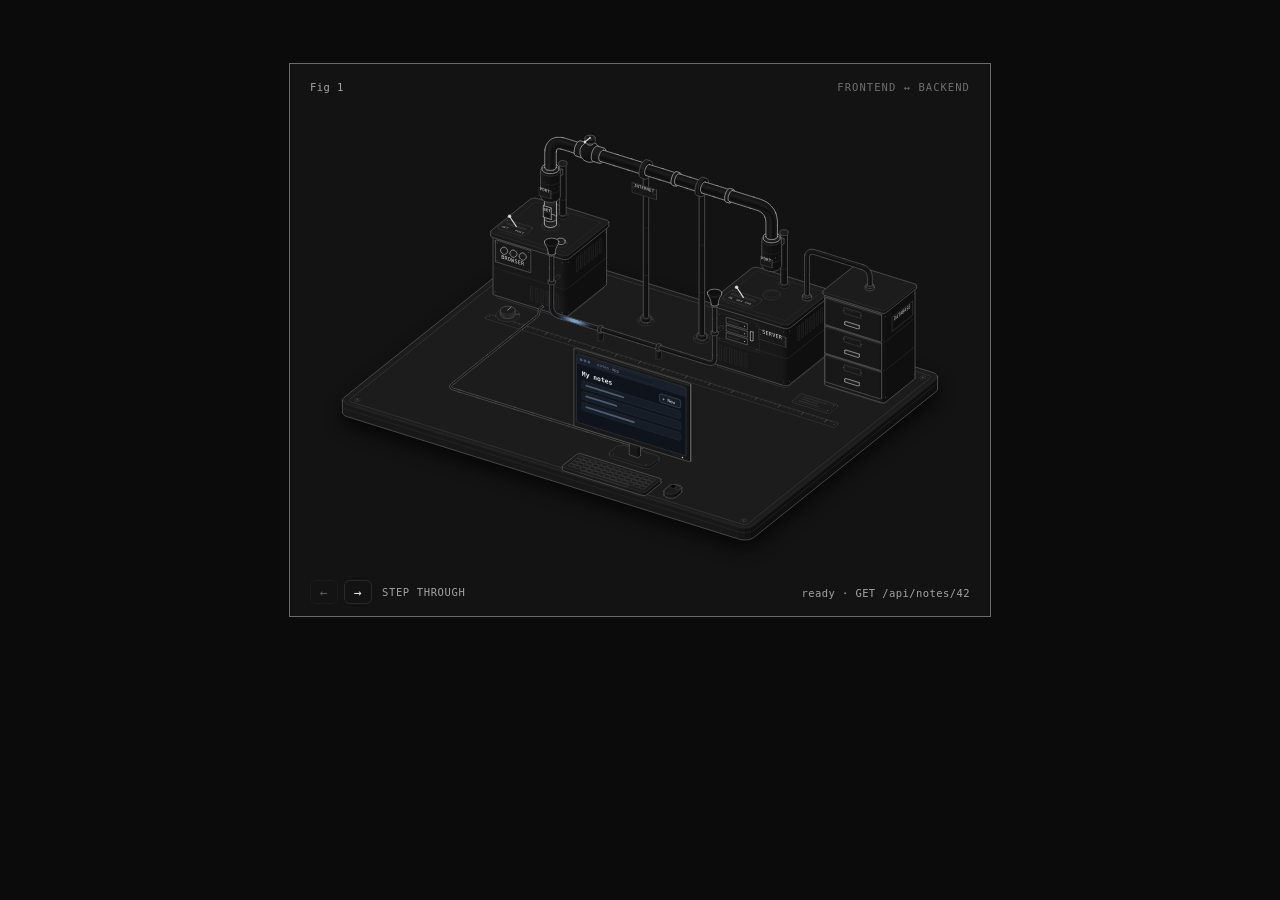
==== commit 03ed9d0a: "Home page: step-through arrows, no text under the card Arrows in the card's bottom-left step through" ====
--- a/fig1-pneumatic/fig1.html
+++ b/fig1-pneumatic/fig1.html
@@ -193,7 +193,26 @@
 .f1-tip strong{display:block;color:var(--anatomy-strong);font-weight:600;margin-bottom:2px}
 .f1-tip[hidden]{display:none}
 .f1-stage svg .it[data-zone]:not([data-zone="base"]),.f1-stage svg [data-part]{cursor:help}
-</style><figure class="iso-figure"><div class="iso-plate"><div class="iso-plate-corners" aria-hidden="true"><span class="iso-plate-corner" data-corner="fig">Fig 1</span><span class="iso-plate-corner" data-corner="title">Frontend ↔ backend</span><span class="iso-plate-corner" data-corner="hint">Space sends · click the screen to open it</span><span class="iso-plate-corner" data-corner="readout" data-readout>ready · GET /api/notes/42</span></div><div class="iso-stage f1-stage" tabindex="0" role="group" aria-label="Pneumatic tube system. Space or Enter sends a request. G or P picks GET or POST. F cycles the server fault: none, not found, server error. L cycles the line: New York to Ashburn, Los Angeles or London. C closes the connection so the next request opens a new one. Escape stops."><svg xmlns="http://www.w3.org/2000/svg" class="iso-svg" viewBox="0 0 640 440" role="img" aria-label="A pneumatic tube system on a bench. On the left, the browser station packs a canister and sends it up through an overhead tube to the server station on the right, which can pull a drawer from a filing cabinet beside it through a thin SQL line. The canister comes back with a coloured status band. A thin speaking tube along the front stays open between the two stations for live messages."><path class="iso-halo" d="M27.9 285.1L28.1 284L28.6 283L29.6 282.1L208.1 139.2L209.4 138.3L211 137.7L212.8 137.1L214.8 136.8L216.9 136.7L219 136.7L221.1 137L223 137.5L607 257.5L608.7 258.1L610.1 258.9L611.1 259.8L611.8 260.8L612.1 261.9L612.1 273.5L611.9 274.6L611.4 275.6L610.4 276.6L431.9 419.4L430.6 420.3L429 421L427.2 421.5L425.2 421.8L423.1 422L421 421.9L418.9 421.6L417 421.1L33 301.2L31.3 300.5L29.9 299.7L28.9 298.8L28.2 297.8L27.9 296.8Z"/><g class="iso-solid"><path class="iso-fill" d="M213.9 164.3L214.3 163.3L215.3 162.3L216.6 161.5L218.2 160.9L220.1 160.4L222.2 160.2L224.3 160.2L226.4 160.4L228.3 160.8L229.9 161.5L231.2 162.3L232.2 163.3L232.6 164.3L232.6 165.4L232.6 167.2L232.2 168.3L231.3 169.2L229.9 170L228.3 170.7L226.4 171.2L224.3 171.4L222.2 171.4L220.2 171.2L218.3 170.7L216.6 170.1L215.3 169.2L214.4 168.3L213.9 167.3L213.9 166.2Z"/><path class="iso-shade" data-shade="0" d="M231.3 169.2L229.9 170L229.9 168.2L231.3 167.3ZM229.9 170L228.3 170.7L228.3 168.8L229.9 168.2ZM232.6 167.2L232.2 168.3L232.2 166.4L232.6 165.4ZM232.2 168.3L231.3 169.2L231.3 167.3L232.2 166.4Z"/><path class="iso-shade" data-shade="1" d="M228.3 170.7L226.4 171.2L226.4 169.3L228.3 168.8ZM226.4 171.2L224.3 171.4L224.3 169.5L226.4 169.3ZM224.3 171.4L222.2 171.4L222.2 169.5L224.3 169.5Z"/><path class="iso-shade" data-shade="2" d="M222.2 171.4L220.2 171.2L220.2 169.3L222.2 169.5ZM220.2 171.2L218.3 170.7L218.3 168.8L220.2 169.3Z"/><path class="iso-shade" data-shade="3" d="M218.3 170.7L216.6 170.1L216.6 168.2L218.3 168.8ZM216.6 170.1L215.3 169.2L215.3 167.4L216.6 168.2ZM215.3 169.2L214.4 168.3L214.4 166.4L215.3 167.4ZM214.4 168.3L213.9 167.3L213.9 165.4L214.4 166.4ZM213.9 167.3L213.9 166.2L213.9 164.3L213.9 165.4Z"/><path class="iso-top" d="M231.3 167.3L229.9 168.2L228.3 168.8L226.4 169.3L224.3 169.5L222.2 169.5L220.2 169.3L218.3 168.8L216.6 168.2L215.3 167.4L214.4 166.4L213.9 165.4L213.9 164.3L214.3 163.3L215.3 162.3L216.6 161.5L218.2 160.9L220.1 160.4L222.2 160.2L224.3 160.2L226.4 160.4L228.3 160.8L229.9 161.5L231.2 162.3L232.2 163.3L232.6 164.3L232.6 165.4L232.2 166.4Z"/><path class="iso-line iso-crease" data-tone="faint" d="M232.6 165.4L232.2 166.4L231.3 167.3L229.9 168.2L228.3 168.8L226.4 169.3L224.3 169.5L222.2 169.5L220.2 169.3L218.3 168.8L216.6 168.2L215.3 167.4L214.4 166.4L213.9 165.4L213.9 164.3"/><path class="iso-line iso-edge" data-tone="lo" d="M213.9 164.3L214.3 163.3L215.3 162.3L216.6 161.5L218.2 160.9L220.1 160.4L222.2 160.2L224.3 160.2L226.4 160.4L228.3 160.8L229.9 161.5L231.2 162.3L232.2 163.3L232.6 164.3L232.6 165.4M232.6 167.2L232.2 168.3L231.3 169.2L229.9 170L228.3 170.7L226.4 171.2L224.3 171.4L222.2 171.4L220.2 171.2L218.3 170.7L216.6 170.1L215.3 169.2L214.4 168.3L213.9 167.3L213.9 166.2M213.9 164.3L213.9 166.2M232.6 165.4L232.6 167.2"/></g><g class="iso-solid"><path class="iso-fill" d="M216 160.5L216.4 159.7L217.1 159L218.1 158.3L219.4 157.8L220.8 157.4L222.4 157.3L224.1 157.3L225.6 157.4L227.1 157.8L228.4 158.3L229.4 158.9L230.1 159.7L230.5 160.5L230.5 161.3L230.5 165.2L230.1 166L229.4 166.8L228.4 167.4L227.1 167.9L225.7 168.3L224.1 168.5L222.5 168.5L220.9 168.3L219.4 167.9L218.1 167.4L217.1 166.8L216.4 166.1L216 165.3L216 164.4Z"/><path class="iso-shade" data-shade="0" d="M229.4 166.8L228.4 167.4L228.4 163.4L229.4 162.8ZM228.4 167.4L227.1 167.9L227.1 164L228.4 163.4ZM230.5 165.2L230.1 166L230.1 162.1L230.5 161.3ZM230.1 166L229.4 166.8L229.4 162.8L230.1 162.1Z"/><path class="iso-shade" data-shade="1" d="M227.1 167.9L225.7 168.3L225.7 164.3L227.1 164ZM225.7 168.3L224.1 168.5L224.1 164.5L225.7 164.3ZM224.1 168.5L222.5 168.5L222.5 164.5L224.1 164.5Z"/><path class="iso-shade" data-shade="2" d="M222.5 168.5L220.9 168.3L220.9 164.3L222.5 164.5ZM220.9 168.3L219.4 167.9L219.4 164L220.9 164.3Z"/><path class="iso-shade" data-shade="3" d="M219.4 167.9L218.1 167.4L218.1 163.5L219.4 164ZM218.1 167.4L217.1 166.8L217.1 162.8L218.1 163.5ZM217.1 166.8L216.4 166.1L216.4 162.1L217.1 162.8ZM216.4 166.1L216 165.3L216 161.3L216.4 162.1ZM216 165.3L216 164.4L216 160.5L216 161.3Z"/><path class="iso-top" d="M229.4 162.8L228.4 163.4L227.1 164L225.7 164.3L224.1 164.5L222.5 164.5L220.9 164.3L219.4 164L218.1 163.5L217.1 162.8L216.4 162.1L216 161.3L216 160.5L216.4 159.7L217.1 159L218.1 158.3L219.4 157.8L220.8 157.4L222.4 157.3L224.1 157.3L225.6 157.4L227.1 157.8L228.4 158.3L229.4 158.9L230.1 159.7L230.5 160.5L230.5 161.3L230.1 162.1Z"/><path class="iso-line iso-crease" data-tone="faint" d="M230.5 161.3L230.1 162.1L229.4 162.8L228.4 163.4L227.1 164L225.7 164.3L224.1 164.5L222.5 164.5L220.9 164.3L219.4 164L218.1 163.5L217.1 162.8L216.4 162.1L216 161.3L216 160.5"/><path class="iso-line iso-edge" data-tone="mid" d="M216 160.5L216.4 159.7L217.1 159L218.1 158.3L219.4 157.8L220.8 157.4L222.4 157.3L224.1 157.3L225.6 157.4L227.1 157.8L228.4 158.3L229.4 158.9L230.1 159.7L230.5 160.5L230.5 161.3M230.5 165.2L230.1 166L229.4 166.8L228.4 167.4L227.1 167.9L225.7 168.3L224.1 168.5L222.5 168.5L220.9 168.3L219.4 167.9L218.1 167.4L217.1 166.8L216.4 166.1L216 165.3L216 164.4M216 160.5L216 164.4M230.5 161.3L230.5 165.2"/></g><g class="iso-solid"><path class="iso-fill" d="M565.9 274.3L566.4 273.3L567.3 272.3L568.6 271.5L570.3 270.8L572.2 270.4L574.2 270.1L576.3 270.1L578.4 270.4L580.3 270.8L581.9 271.5L583.3 272.3L584.2 273.3L584.7 274.3L584.7 275.4L584.7 277.2L584.2 278.2L583.3 279.2L582 280L580.3 280.7L578.4 281.2L576.4 281.4L574.3 281.4L572.2 281.2L570.3 280.7L568.6 280L567.3 279.2L566.4 278.3L565.9 277.2L565.9 276.2Z"/><path class="iso-shade" data-shade="0" d="M583.3 279.2L582 280L582 278.2L583.3 277.3ZM582 280L580.3 280.7L580.3 278.8L582 278.2ZM584.7 277.2L584.2 278.2L584.2 276.4L584.7 275.4ZM584.2 278.2L583.3 279.2L583.3 277.3L584.2 276.4Z"/><path class="iso-shade" data-shade="1" d="M580.3 280.7L578.4 281.2L578.4 279.3L580.3 278.8ZM578.4 281.2L576.4 281.4L576.4 279.5L578.4 279.3ZM576.4 281.4L574.3 281.4L574.3 279.5L576.4 279.5Z"/><path class="iso-shade" data-shade="2" d="M574.3 281.4L572.2 281.2L572.2 279.3L574.3 279.5ZM572.2 281.2L570.3 280.7L570.3 278.8L572.2 279.3Z"/><path class="iso-shade" data-shade="3" d="M570.3 280.7L568.6 280L568.6 278.2L570.3 278.8ZM568.6 280L567.3 279.2L567.3 277.4L568.6 278.2ZM567.3 279.2L566.4 278.3L566.4 276.4L567.3 277.4ZM566.4 278.3L565.9 277.2L565.9 275.4L566.4 276.4ZM565.9 277.2L565.9 276.2L565.9 274.3L565.9 275.4Z"/><path class="iso-top" d="M583.3 277.3L582 278.2L580.3 278.8L578.4 279.3L576.4 279.5L574.3 279.5L572.2 279.3L570.3 278.8L568.6 278.2L567.3 277.4L566.4 276.4L565.9 275.4L565.9 274.3L566.4 273.3L567.3 272.3L568.6 271.5L570.3 270.8L572.2 270.4L574.2 270.1L576.3 270.1L578.4 270.4L580.3 270.8L581.9 271.5L583.3 272.3L584.2 273.3L584.7 274.3L584.7 275.4L584.2 276.4Z"/><path class="iso-line iso-crease" data-tone="faint" d="M584.7 275.4L584.2 276.4L583.3 277.3L582 278.2L580.3 278.8L578.4 279.3L576.4 279.5L574.3 279.5L572.2 279.3L570.3 278.8L568.6 278.2L567.3 277.4L566.4 276.4L565.9 275.4L565.9 274.3"/><path class="iso-line iso-edge" data-tone="lo" d="M565.9 274.3L566.4 273.3L567.3 272.3L568.6 271.5L570.3 270.8L572.2 270.4L574.2 270.1L576.3 270.1L578.4 270.4L580.3 270.8L581.9 271.5L583.3 272.3L584.2 273.3L584.7 274.3L584.7 275.4M584.7 277.2L584.2 278.2L583.3 279.2L582 280L580.3 280.7L578.4 281.2L576.4 281.4L574.3 281.4L572.2 281.2L570.3 280.7L568.6 280L567.3 279.2L566.4 278.3L565.9 277.2L565.9 276.2M565.9 274.3L565.9 276.2M584.7 275.4L584.7 277.2"/></g><g class="iso-solid"><path class="iso-fill" d="M568.1 270.5L568.4 269.7L569.1 268.9L570.1 268.3L571.4 267.8L572.9 267.4L574.5 267.3L576.1 267.2L577.7 267.4L579.1 267.8L580.4 268.3L581.4 268.9L582.2 269.7L582.5 270.5L582.5 271.3L582.5 275.2L582.2 276L581.5 276.8L580.5 277.4L579.2 277.9L577.7 278.3L576.1 278.5L574.5 278.5L572.9 278.3L571.4 277.9L570.2 277.4L569.1 276.8L568.4 276L568.1 275.3L568.1 274.4Z"/><path class="iso-shade" data-shade="0" d="M581.5 276.8L580.5 277.4L580.5 273.4L581.5 272.8ZM580.5 277.4L579.2 277.9L579.2 273.9L580.5 273.4ZM582.5 275.2L582.2 276L582.2 272.1L582.5 271.3ZM582.2 276L581.5 276.8L581.5 272.8L582.2 272.1Z"/><path class="iso-shade" data-shade="1" d="M579.2 277.9L577.7 278.3L577.7 274.3L579.2 273.9ZM577.7 278.3L576.1 278.5L576.1 274.5L577.7 274.3ZM576.1 278.5L574.5 278.5L574.5 274.5L576.1 274.5Z"/><path class="iso-shade" data-shade="2" d="M574.5 278.5L572.9 278.3L572.9 274.3L574.5 274.5ZM572.9 278.3L571.4 277.9L571.4 274L572.9 274.3Z"/><path class="iso-shade" data-shade="3" d="M571.4 277.9L570.2 277.4L570.2 273.4L571.4 274ZM570.2 277.4L569.1 276.8L569.1 272.8L570.2 273.4ZM569.1 276.8L568.4 276L568.4 272.1L569.1 272.8ZM568.4 276L568.1 275.3L568.1 271.3L568.4 272.1ZM568.1 275.3L568.1 274.4L568.1 270.5L568.1 271.3Z"/><path class="iso-top" d="M581.5 272.8L580.5 273.4L579.2 273.9L577.7 274.3L576.1 274.5L574.5 274.5L572.9 274.3L571.4 274L570.2 273.4L569.1 272.8L568.4 272.1L568.1 271.3L568.1 270.5L568.4 269.7L569.1 268.9L570.1 268.3L571.4 267.8L572.9 267.4L574.5 267.3L576.1 267.2L577.7 267.4L579.1 267.8L580.4 268.3L581.4 268.9L582.2 269.7L582.5 270.5L582.5 271.3L582.2 272.1Z"/><path class="iso-line iso-crease" data-tone="faint" d="M582.5 271.3L582.2 272.1L581.5 272.8L580.5 273.4L579.2 273.9L577.7 274.3L576.1 274.5L574.5 274.5L572.9 274.3L571.4 274L570.2 273.4L569.1 272.8L568.4 272.1L568.1 271.3L568.1 270.5"/><path class="iso-line iso-edge" data-tone="mid" d="M568.1 270.5L568.4 269.7L569.1 268.9L570.1 268.3L571.4 267.8L572.9 267.4L574.5 267.3L576.1 267.2L577.7 267.4L579.1 267.8L580.4 268.3L581.4 268.9L582.2 269.7L582.5 270.5L582.5 271.3M582.5 275.2L582.2 276L581.5 276.8L580.5 277.4L579.2 277.9L577.7 278.3L576.1 278.5L574.5 278.5L572.9 278.3L571.4 277.9L570.2 277.4L569.1 276.8L568.4 276L568.1 275.3L568.1 274.4M568.1 270.5L568.1 274.4M582.5 271.3L582.5 275.2"/></g><g class="iso-solid"><path class="iso-fill" d="M55.3 291.2L55.8 290.2L56.7 289.2L58 288.4L59.7 287.7L61.6 287.3L63.6 287L65.7 287L67.8 287.3L69.7 287.7L71.4 288.4L72.7 289.2L73.6 290.1L74.1 291.2L74.1 292.2L74.1 294.1L73.6 295.1L72.7 296.1L71.4 296.9L69.7 297.6L67.8 298L65.8 298.3L63.7 298.3L61.6 298L59.7 297.6L58.1 296.9L56.7 296.1L55.8 295.2L55.3 294.1L55.3 293.1Z"/><path class="iso-shade" data-shade="0" d="M72.7 296.1L71.4 296.9L71.4 295L72.7 294.2ZM71.4 296.9L69.7 297.6L69.7 295.7L71.4 295ZM74.1 294.1L73.6 295.1L73.6 293.3L74.1 292.2ZM73.6 295.1L72.7 296.1L72.7 294.2L73.6 293.3Z"/><path class="iso-shade" data-shade="1" d="M69.7 297.6L67.8 298L67.8 296.2L69.7 295.7ZM67.8 298L65.8 298.3L65.8 296.4L67.8 296.2ZM65.8 298.3L63.7 298.3L63.7 296.4L65.8 296.4Z"/><path class="iso-shade" data-shade="2" d="M63.7 298.3L61.6 298L61.6 296.2L63.7 296.4ZM61.6 298L59.7 297.6L59.7 295.7L61.6 296.2Z"/><path class="iso-shade" data-shade="3" d="M59.7 297.6L58.1 296.9L58.1 295.1L59.7 295.7ZM58.1 296.9L56.7 296.1L56.7 294.2L58.1 295.1ZM56.7 296.1L55.8 295.2L55.8 293.3L56.7 294.2ZM55.8 295.2L55.3 294.1L55.3 292.3L55.8 293.3ZM55.3 294.1L55.3 293.1L55.3 291.2L55.3 292.3Z"/><path class="iso-top" d="M72.7 294.2L71.4 295L69.7 295.7L67.8 296.2L65.8 296.4L63.7 296.4L61.6 296.2L59.7 295.7L58.1 295.1L56.7 294.2L55.8 293.3L55.3 292.3L55.3 291.2L55.8 290.2L56.7 289.2L58 288.4L59.7 287.7L61.6 287.3L63.6 287L65.7 287L67.8 287.3L69.7 287.7L71.4 288.4L72.7 289.2L73.6 290.1L74.1 291.2L74.1 292.2L73.6 293.3Z"/><path class="iso-line iso-crease" data-tone="faint" d="M74.1 292.2L73.6 293.3L72.7 294.2L71.4 295L69.7 295.7L67.8 296.2L65.8 296.4L63.7 296.4L61.6 296.2L59.7 295.7L58.1 295.1L56.7 294.2L55.8 293.3L55.3 292.3L55.3 291.2"/><path class="iso-line iso-edge" data-tone="lo" d="M55.3 291.2L55.8 290.2L56.7 289.2L58 288.4L59.7 287.7L61.6 287.3L63.6 287L65.7 287L67.8 287.3L69.7 287.7L71.4 288.4L72.7 289.2L73.6 290.1L74.1 291.2L74.1 292.2M74.1 294.1L73.6 295.1L72.7 296.1L71.4 296.9L69.7 297.6L67.8 298L65.8 298.3L63.7 298.3L61.6 298L59.7 297.6L58.1 296.9L56.7 296.1L55.8 295.2L55.3 294.1L55.3 293.1M55.3 291.2L55.3 293.1M74.1 292.2L74.1 294.1"/></g><g class="iso-solid"><path class="iso-fill" d="M57.5 287.3L57.8 286.6L58.5 285.8L59.5 285.2L60.8 284.7L62.3 284.3L63.9 284.1L65.5 284.1L67.1 284.3L68.6 284.7L69.8 285.2L70.9 285.8L71.6 286.5L71.9 287.3L71.9 288.1L71.9 292.1L71.6 292.9L70.9 293.6L69.9 294.3L68.6 294.8L67.1 295.1L65.5 295.3L63.9 295.3L62.3 295.2L60.9 294.8L59.6 294.3L58.6 293.7L57.8 292.9L57.5 292.1L57.5 291.3Z"/><path class="iso-shade" data-shade="0" d="M70.9 293.6L69.9 294.3L69.9 290.3L70.9 289.7ZM69.9 294.3L68.6 294.8L68.6 290.8L69.9 290.3ZM71.9 292.1L71.6 292.9L71.6 288.9L71.9 288.1ZM71.6 292.9L70.9 293.6L70.9 289.7L71.6 288.9Z"/><path class="iso-shade" data-shade="1" d="M68.6 294.8L67.1 295.1L67.1 291.2L68.6 290.8ZM67.1 295.1L65.5 295.3L65.5 291.4L67.1 291.2ZM65.5 295.3L63.9 295.3L63.9 291.4L65.5 291.4Z"/><path class="iso-shade" data-shade="2" d="M63.9 295.3L62.3 295.2L62.3 291.2L63.9 291.4ZM62.3 295.2L60.9 294.8L60.9 290.8L62.3 291.2Z"/><path class="iso-shade" data-shade="3" d="M60.9 294.8L59.6 294.3L59.6 290.3L60.9 290.8ZM59.6 294.3L58.6 293.7L58.6 289.7L59.6 290.3ZM58.6 293.7L57.8 292.9L57.8 289L58.6 289.7ZM57.8 292.9L57.5 292.1L57.5 288.2L57.8 289ZM57.5 292.1L57.5 291.3L57.5 287.3L57.5 288.2Z"/><path class="iso-top" d="M70.9 289.7L69.9 290.3L68.6 290.8L67.1 291.2L65.5 291.4L63.9 291.4L62.3 291.2L60.9 290.8L59.6 290.3L58.6 289.7L57.8 289L57.5 288.2L57.5 287.3L57.8 286.6L58.5 285.8L59.5 285.2L60.8 284.7L62.3 284.3L63.9 284.1L65.5 284.1L67.1 284.3L68.6 284.7L69.8 285.2L70.9 285.8L71.6 286.5L71.9 287.3L71.9 288.1L71.6 288.9Z"/><path class="iso-line iso-crease" data-tone="faint" d="M71.9 288.1L71.6 288.9L70.9 289.7L69.9 290.3L68.6 290.8L67.1 291.2L65.5 291.4L63.9 291.4L62.3 291.2L60.9 290.8L59.6 290.3L58.6 289.7L57.8 289L57.5 288.2L57.5 287.3"/><path class="iso-line iso-edge" data-tone="mid" d="M57.5 287.3L57.8 286.6L58.5 285.8L59.5 285.2L60.8 284.7L62.3 284.3L63.9 284.1L65.5 284.1L67.1 284.3L68.6 284.7L69.8 285.2L70.9 285.8L71.6 286.5L71.9 287.3L71.9 288.1M71.9 292.1L71.6 292.9L70.9 293.6L69.9 294.3L68.6 294.8L67.1 295.1L65.5 295.3L63.9 295.3L62.3 295.2L60.9 294.8L59.6 294.3L58.6 293.7L57.8 292.9L57.5 292.1L57.5 291.3M57.5 287.3L57.5 291.3M71.9 288.1L71.9 292.1"/></g><g class="iso-solid"><path class="iso-fill" d="M407.4 401.2L407.8 400.2L408.7 399.2L410.1 398.4L411.7 397.7L413.6 397.3L415.7 397L417.8 397L419.8 397.2L421.7 397.7L423.4 398.4L424.7 399.2L425.6 400.1L426.1 401.2L426.1 402.2L426.1 404.1L425.7 405.1L424.7 406.1L423.4 406.9L421.8 407.6L419.9 408L417.8 408.3L415.7 408.3L413.6 408L411.7 407.6L410.1 406.9L408.8 406.1L407.8 405.1L407.4 404.1L407.4 403.1Z"/><path class="iso-shade" data-shade="0" d="M424.7 406.1L423.4 406.9L423.4 405L424.7 404.2ZM423.4 406.9L421.8 407.6L421.8 405.7L423.4 405ZM426.1 404.1L425.7 405.1L425.7 403.3L426.1 402.2ZM425.7 405.1L424.7 406.1L424.7 404.2L425.7 403.3Z"/><path class="iso-shade" data-shade="1" d="M421.8 407.6L419.9 408L419.9 406.2L421.8 405.7ZM419.9 408L417.8 408.3L417.8 406.4L419.9 406.2ZM417.8 408.3L415.7 408.3L415.7 406.4L417.8 406.4Z"/><path class="iso-shade" data-shade="2" d="M415.7 408.3L413.6 408L413.6 406.2L415.7 406.4ZM413.6 408L411.7 407.6L411.7 405.7L413.6 406.2Z"/><path class="iso-shade" data-shade="3" d="M411.7 407.6L410.1 406.9L410.1 405L411.7 405.7ZM410.1 406.9L408.8 406.1L408.8 404.2L410.1 405ZM408.8 406.1L407.8 405.1L407.8 403.3L408.8 404.2ZM407.8 405.1L407.4 404.1L407.4 402.2L407.8 403.3ZM407.4 404.1L407.4 403.1L407.4 401.2L407.4 402.2Z"/><path class="iso-top" d="M424.7 404.2L423.4 405L421.8 405.7L419.9 406.2L417.8 406.4L415.7 406.4L413.6 406.2L411.7 405.7L410.1 405L408.8 404.2L407.8 403.3L407.4 402.2L407.4 401.2L407.8 400.2L408.7 399.2L410.1 398.4L411.7 397.7L413.6 397.3L415.7 397L417.8 397L419.8 397.2L421.7 397.7L423.4 398.4L424.7 399.2L425.6 400.1L426.1 401.2L426.1 402.2L425.7 403.3Z"/><path class="iso-line iso-crease" data-tone="faint" d="M426.1 402.2L425.7 403.3L424.7 404.2L423.4 405L421.8 405.7L419.9 406.2L417.8 406.4L415.7 406.4L413.6 406.2L411.7 405.7L410.1 405L408.8 404.2L407.8 403.3L407.4 402.2L407.4 401.2"/><path class="iso-line iso-edge" data-tone="lo" d="M407.4 401.2L407.8 400.2L408.7 399.2L410.1 398.4L411.7 397.7L413.6 397.3L415.7 397L417.8 397L419.8 397.2L421.7 397.7L423.4 398.4L424.7 399.2L425.6 400.1L426.1 401.2L426.1 402.2M426.1 404.1L425.7 405.1L424.7 406.1L423.4 406.9L421.8 407.6L419.9 408L417.8 408.3L415.7 408.3L413.6 408L411.7 407.6L410.1 406.9L408.8 406.1L407.8 405.1L407.4 404.1L407.4 403.1M407.4 401.2L407.4 403.1M426.1 402.2L426.1 404.1"/></g><g class="iso-solid"><path class="iso-fill" d="M409.5 397.3L409.9 396.5L410.6 395.8L411.6 395.2L412.9 394.7L414.3 394.3L415.9 394.1L417.5 394.1L419.1 394.3L420.6 394.6L421.9 395.2L422.9 395.8L423.6 396.5L424 397.3L424 398.1L424 402.1L423.6 402.9L422.9 403.6L421.9 404.3L420.6 404.8L419.2 405.1L417.6 405.3L415.9 405.3L414.4 405.1L412.9 404.8L411.6 404.3L410.6 403.6L409.9 402.9L409.5 402.1L409.5 401.3Z"/><path class="iso-shade" data-shade="0" d="M422.9 403.6L421.9 404.3L421.9 400.3L422.9 399.7ZM421.9 404.3L420.6 404.8L420.6 400.8L421.9 400.3ZM424 402.1L423.6 402.9L423.6 398.9L424 398.1ZM423.6 402.9L422.9 403.6L422.9 399.7L423.6 398.9Z"/><path class="iso-shade" data-shade="1" d="M420.6 404.8L419.2 405.1L419.2 401.2L420.6 400.8ZM419.2 405.1L417.6 405.3L417.6 401.4L419.2 401.2ZM417.6 405.3L415.9 405.3L415.9 401.4L417.6 401.4Z"/><path class="iso-shade" data-shade="2" d="M415.9 405.3L414.4 405.1L414.4 401.2L415.9 401.4ZM414.4 405.1L412.9 404.8L412.9 400.8L414.4 401.2Z"/><path class="iso-shade" data-shade="3" d="M412.9 404.8L411.6 404.3L411.6 400.3L412.9 400.8ZM411.6 404.3L410.6 403.6L410.6 399.7L411.6 400.3ZM410.6 403.6L409.9 402.9L409.9 398.9L410.6 399.7ZM409.9 402.9L409.5 402.1L409.5 398.2L409.9 398.9ZM409.5 402.1L409.5 401.3L409.5 397.3L409.5 398.2Z"/><path class="iso-top" d="M422.9 399.7L421.9 400.3L420.6 400.8L419.2 401.2L417.6 401.4L415.9 401.4L414.4 401.2L412.9 400.8L411.6 400.3L410.6 399.7L409.9 398.9L409.5 398.2L409.5 397.3L409.9 396.5L410.6 395.8L411.6 395.2L412.9 394.7L414.3 394.3L415.9 394.1L417.5 394.1L419.1 394.3L420.6 394.6L421.9 395.2L422.9 395.8L423.6 396.5L424 397.3L424 398.1L423.6 398.9Z"/><path class="iso-line iso-crease" data-tone="faint" d="M424 398.1L423.6 398.9L422.9 399.7L421.9 400.3L420.6 400.8L419.2 401.2L417.6 401.4L415.9 401.4L414.4 401.2L412.9 400.8L411.6 400.3L410.6 399.7L409.9 398.9L409.5 398.2L409.5 397.3"/><path class="iso-line iso-edge" data-tone="mid" d="M409.5 397.3L409.9 396.5L410.6 395.8L411.6 395.2L412.9 394.7L414.3 394.3L415.9 394.1L417.5 394.1L419.1 394.3L420.6 394.6L421.9 395.2L422.9 395.8L423.6 396.5L424 397.3L424 398.1M424 402.1L423.6 402.9L422.9 403.6L421.9 404.3L420.6 404.8L419.2 405.1L417.6 405.3L415.9 405.3L414.4 405.1L412.9 404.8L411.6 404.3L410.6 403.6L409.9 402.9L409.5 402.1L409.5 401.3M409.5 397.3L409.5 401.3M424 398.1L424 402.1"/></g><g class="iso-solid"><path class="iso-fill" d="M27.9 279.2L28.1 278.2L28.6 277.2L29.6 276.2L208.1 133.4L209.4 132.5L211 131.8L212.8 131.3L214.8 131L216.9 130.8L219 130.9L221.1 131.2L223 131.6L607 251.6L608.7 252.3L610.1 253.1L611.1 254L611.8 255L612.1 256L612.1 267.7L611.9 268.8L611.4 269.8L610.4 270.7L431.9 413.6L430.6 414.4L429 415.1L427.2 415.7L425.2 416L423.1 416.1L421 416.1L418.9 415.8L417 415.3L33 295.3L31.3 294.7L29.9 293.9L28.9 293L28.2 292L27.9 290.9Z"/><path class="iso-shade" data-shade="0" d="M612.1 267.7L611.9 268.8L611.9 257.1L612.1 256ZM611.9 268.8L611.4 269.8L611.4 258.1L611.9 257.1ZM611.4 269.8L610.4 270.7L610.4 259.1L611.4 258.1ZM610.4 270.7L431.9 413.6L431.9 401.9L610.4 259.1ZM431.9 413.6L430.6 414.4L430.6 402.8L431.9 401.9ZM430.6 414.4L429 415.1L429 403.5L430.6 402.8Z"/><path class="iso-shade" data-shade="1" d="M429 415.1L427.2 415.7L427.2 404L429 403.5ZM427.2 415.7L425.2 416L425.2 404.3L427.2 404ZM425.2 416L423.1 416.1L423.1 404.5L425.2 404.3Z"/><path class="iso-shade" data-shade="2" d="M423.1 416.1L421 416.1L421 404.4L423.1 404.5ZM421 416.1L418.9 415.8L418.9 404.1L421 404.4ZM418.9 415.8L417 415.3L417 403.6L418.9 404.1Z"/><path class="iso-shade" data-shade="3" d="M417 415.3L33 295.3L33 283.6L417 403.6ZM33 295.3L31.3 294.7L31.3 283L33 283.6ZM31.3 294.7L29.9 293.9L29.9 282.2L31.3 283ZM29.9 293.9L28.9 293L28.9 281.3L29.9 282.2ZM28.9 293L28.2 292L28.2 280.3L28.9 281.3ZM28.2 292L27.9 290.9L27.9 279.2L28.2 280.3Z"/><path class="iso-top" d="M607 251.6L608.7 252.3L610.1 253.1L611.1 254L611.8 255L612.1 256L611.9 257.1L611.4 258.1L610.4 259.1L431.9 401.9L430.6 402.8L429 403.5L427.2 404L425.2 404.3L423.1 404.5L421 404.4L418.9 404.1L417 403.6L33 283.6L31.3 283L29.9 282.2L28.9 281.3L28.2 280.3L27.9 279.2L28.1 278.2L28.6 277.2L29.6 276.2L208.1 133.4L209.4 132.5L211 131.8L212.8 131.3L214.8 131L216.9 130.8L219 130.9L221.1 131.2L223 131.6Z"/><path class="iso-line iso-crease" data-tone="faint" d="M612.1 256L611.9 257.1L611.4 258.1L610.4 259.1L431.9 401.9L430.6 402.8L429 403.5L427.2 404L425.2 404.3L423.1 404.5L421 404.4L418.9 404.1L417 403.6L33 283.6L31.3 283L29.9 282.2L28.9 281.3L28.2 280.3L27.9 279.2"/><path class="iso-line iso-bevel" data-tone="faint" d="M612.1 256L609.8 256.9L609.4 257.7L608.6 258.5L430.1 401.3L429 402L427.8 402.6L426.3 403L424.7 403.3L423 403.4L421.3 403.3L419.7 403.1L418.1 402.7L34.2 282.8L32.8 282.2L31.7 281.6L30.8 280.8L30.3 280L27.9 279.2"/><path class="iso-line" data-tone="faint" d="M612.1 260.7L611.9 261.8L611.4 262.8L610.4 263.7L431.9 406.6L430.6 407.4L429 408.1L427.2 408.6L425.2 409L423.1 409.1L421 409L418.9 408.8L417 408.3L33 288.3L31.3 287.7L29.9 286.9L28.9 286L28.2 285L27.9 283.9"/><path class="iso-line iso-edge" data-tone="mid" d="M27.9 279.2L28.1 278.2L28.6 277.2L29.6 276.2L208.1 133.4L209.4 132.5L211 131.8L212.8 131.3L214.8 131L216.9 130.8L219 130.9L221.1 131.2L223 131.6L607 251.6L608.7 252.3L610.1 253.1L611.1 254L611.8 255L612.1 256M612.1 267.7L611.9 268.8L611.4 269.8L610.4 270.7L431.9 413.6L430.6 414.4L429 415.1L427.2 415.7L425.2 416L423.1 416.1L421 416.1L418.9 415.8L417 415.3L33 295.3L31.3 294.7L29.9 293.9L28.9 293L28.2 292L27.9 290.9M612.1 256L612.1 267.7M27.9 279.2L27.9 290.9"/></g><path class="iso-line" data-tone="lo" d="M603.4 254.5L604.1 254.7L604.6 255L605 255.4L605.2 255.7L605.3 256.1L605.3 256.5L605.1 256.9L604.7 257.3L426.2 400.1L425.7 400.4L425.1 400.7L424.4 400.9L423.7 401L422.9 401.1L422.1 401.1L421.3 401L420.6 400.8L36.6 280.8L35.9 280.6L35.4 280.3L35 279.9L34.8 279.5L34.7 279.1L34.7 278.7L34.9 278.4L35.3 278L213.8 135.1L214.3 134.8L214.9 134.6L215.6 134.4L216.3 134.2L217.1 134.2L217.9 134.2L218.7 134.3L219.4 134.5Z"/><path class="iso-line" data-tone="lo" d="M220.6 138.9L219.8 139.3L218.8 139.5L217.6 139.5L216.5 139.3L215.7 138.9L215.2 138.4L215.2 137.8L215.6 137.3L216.4 136.9L217.4 136.6L218.6 136.6L219.7 136.8L220.5 137.2L221 137.7L221 138.3ZM600.1 257.4L599.3 257.8L598.2 258.1L597.1 258.1L596 257.9L595.2 257.5L594.7 257L594.7 256.4L595.1 255.8L595.9 255.4L596.9 255.2L598.1 255.2L599.1 255.4L600 255.8L600.5 256.3L600.5 256.9ZM44.9 279.4L44.1 279.9L43.1 280.1L41.9 280.1L40.9 279.9L40 279.5L39.5 279L39.5 278.4L39.9 277.9L40.7 277.4L41.8 277.2L42.9 277.2L44 277.4L44.8 277.8L45.3 278.3L45.3 278.9ZM424.4 398L423.6 398.4L422.6 398.7L421.4 398.7L420.3 398.5L419.5 398.1L419 397.5L419 397L419.4 396.4L420.2 396L421.2 395.8L422.4 395.7L423.5 395.9L424.3 396.3L424.8 396.9L424.8 397.5Z"/><g class="iso-dots" data-tone="mid"><circle cx="218.1" cy="138.1" r="0.5"/><circle cx="597.6" cy="256.6" r="0.5"/><circle cx="42.4" cy="278.6" r="0.5"/><circle cx="421.9" cy="397.2" r="0.5"/></g><g class="iso-solid"><path class="iso-fill" d="M168.3 197.7L168.6 197.4L171.4 195.1L171.9 194.8L172.6 194.8L173.3 194.9L513.9 301.3L514.3 301.5L514.5 301.9L514.5 302.6L514.3 302.9L511.4 305.2L510.9 305.4L510.3 305.5L509.6 305.4L169 199L168.5 198.7L168.3 198.4Z"/><path class="iso-shade" data-shade="0" d="M514.5 302.6L514.3 302.9L514.3 302.2L514.5 301.9ZM514.3 302.9L511.4 305.2L511.4 304.5L514.3 302.2ZM511.4 305.2L510.9 305.4L510.9 304.7L511.4 304.5Z"/><path class="iso-shade" data-shade="1" d="M510.9 305.4L510.3 305.5L510.3 304.8L510.9 304.7Z"/><path class="iso-shade" data-shade="2" d="M510.3 305.5L509.6 305.4L509.6 304.7L510.3 304.8Z"/><path class="iso-shade" data-shade="3" d="M509.6 305.4L169 199L169 198.3L509.6 304.7ZM169 199L168.5 198.7L168.5 198L169 198.3ZM168.5 198.7L168.3 198.4L168.3 197.7L168.5 198Z"/><path class="iso-top" d="M513.9 301.3L514.3 301.5L514.5 301.9L514.3 302.2L511.4 304.5L510.9 304.7L510.3 304.8L509.6 304.7L169 198.3L168.5 198L168.3 197.7L168.6 197.4L171.4 195.1L171.9 194.8L172.6 194.8L173.3 194.9Z"/><path class="iso-line iso-edge" data-tone="lo" d="M168.3 197.7L168.6 197.4L171.4 195.1L171.9 194.8L172.6 194.8L173.3 194.9L513.9 301.3L514.3 301.5L514.5 301.9M514.5 302.6L514.3 302.9L511.4 305.2L510.9 305.4L510.3 305.5L509.6 305.4L169 199L168.5 198.7L168.3 198.4M514.5 301.9L514.5 302.6M168.3 197.7L168.3 198.4"/></g><path class="iso-line" data-tone="lo" d="M179 196.7L177.7 197.7M188.1 199.5L186.8 200.5M192.7 200.9L191.4 202M197.3 202.4L196 203.4M201.8 203.8L200.6 204.8M211 206.7L209.7 207.7M215.6 208.1L214.3 209.1M220.1 209.5L218.8 210.5M224.7 210.9L223.4 212M233.8 213.8L232.6 214.8M238.4 215.2L237.1 216.3M243 216.7L241.7 217.7M247.6 218.1L246.3 219.1M256.7 220.9L255.4 222M261.3 222.4L260 223.4M265.8 223.8L264.6 224.8M270.4 225.2L269.1 226.3M279.6 228.1L278.3 229.1M284.1 229.5L282.8 230.5M288.7 230.9L287.4 232M293.3 232.4L292 233.4M302.4 235.2L301.1 236.2M307 236.6L305.7 237.7M311.6 238.1L310.3 239.1M316.1 239.5L314.9 240.5M325.3 242.4L324 243.4M329.9 243.8L328.6 244.8M334.4 245.2L333.1 246.2M339 246.6L337.7 247.7M348.1 249.5L346.9 250.5M352.7 250.9L351.4 252M357.3 252.4L356 253.4M361.9 253.8L360.6 254.8M371 256.6L369.7 257.7M375.6 258.1L374.3 259.1M380.1 259.5L378.9 260.5M384.7 260.9L383.4 262M393.9 263.8L392.6 264.8M398.4 265.2L397.1 266.2M403 266.6L401.7 267.7M407.6 268.1L406.3 269.1M416.7 270.9L415.4 272M421.3 272.4L420 273.4M425.9 273.8L424.6 274.8M430.4 275.2L429.1 276.2M439.6 278.1L438.3 279.1M444.1 279.5L442.9 280.5M448.7 280.9L447.4 282M453.3 282.4L452 283.4M462.4 285.2L461.2 286.2M467 286.6L465.7 287.7M471.6 288.1L470.3 289.1M476.2 289.5L474.9 290.5M485.3 292.4L484 293.4M489.9 293.8L488.6 294.8M494.4 295.2L493.2 296.2M499 296.6L497.7 297.7M508.2 299.5L506.9 300.5"/><path class="iso-line" data-tone="mid" d="M183.6 198.1L181.1 200M206.4 205.2L204 207.2M229.3 212.4L226.8 214.3M252.1 219.5L249.7 221.5M275 226.7L272.6 228.6M297.9 233.8L295.4 235.7M320.7 240.9L318.3 242.9M343.6 248.1L341.1 250M366.4 255.2L364 257.2M389.3 262.4L386.9 264.3M412.1 269.5L409.7 271.4M435 276.6L432.6 278.6M457.9 283.8L455.4 285.7M480.7 290.9L478.3 292.9M503.6 298.1L501.2 300"/><g class="iso-dots" data-tone="mid"><circle cx="172.3" cy="196.9" r="0.45"/><circle cx="510.6" cy="302.6" r="0.45"/></g><g class="iso-solid"><path class="iso-fill" d="M469.5 279.6L469.7 279.2L477.3 273.1L477.9 272.8L478.7 272.7L479.5 272.8L513.4 283.4L513.9 283.7L514.1 284.1L514.1 285.1L513.9 285.5L506.3 291.5L505.7 291.8L504.9 291.9L504.1 291.8L470.2 281.2L469.7 280.9L469.5 280.5Z"/><path class="iso-shade" data-shade="0" d="M514.1 285.1L513.9 285.5L513.9 284.5L514.1 284.1ZM513.9 285.5L506.3 291.5L506.3 290.6L513.9 284.5ZM506.3 291.5L505.7 291.8L505.7 290.9L506.3 290.6Z"/><path class="iso-shade" data-shade="1" d="M505.7 291.8L504.9 291.9L504.9 291L505.7 290.9Z"/><path class="iso-shade" data-shade="2" d="M504.9 291.9L504.1 291.8L504.1 290.8L504.9 291Z"/><path class="iso-shade" data-shade="3" d="M504.1 291.8L470.2 281.2L470.2 280.3L504.1 290.8ZM470.2 281.2L469.7 280.9L469.7 280L470.2 280.3ZM469.7 280.9L469.5 280.5L469.5 279.6L469.7 280Z"/><path class="iso-top" d="M513.4 283.4L513.9 283.7L514.1 284.1L513.9 284.5L506.3 290.6L505.7 290.9L504.9 291L504.1 290.8L470.2 280.3L469.7 280L469.5 279.6L469.7 279.2L477.3 273.1L477.9 272.8L478.7 272.7L479.5 272.8Z"/><path class="iso-line iso-edge" data-tone="lo" d="M469.5 279.6L469.7 279.2L477.3 273.1L477.9 272.8L478.7 272.7L479.5 272.8L513.4 283.4L513.9 283.7L514.1 284.1M514.1 285.1L513.9 285.5L506.3 291.5L505.7 291.8L504.9 291.9L504.1 291.8L470.2 281.2L469.7 280.9L469.5 280.5M514.1 284.1L514.1 285.1M469.5 279.6L469.5 280.5"/></g><path class="iso-line" data-tone="faint" d="M512.1 284.1L504.8 290L471.5 279.5L478.7 273.7Z"/><path class="iso-line" data-tone="lo" data-free="" d="M480.3 275.8L503.2 282.9M478.1 277.5L494.2 282.5M476 279.2L495.4 285.3"/><g class="iso-dots" data-tone="mid"><circle cx="510" cy="284.3" r="0.45"/><circle cx="504.2" cy="289" r="0.45"/></g><g class="f1-rig"><g class="it" data-name="browser.plinth" data-zone="client"><g class="iso-solid"><path class="iso-fill" d="M178.9 173.8L179.3 173.3L215 144.7L215.7 144.3L216.7 144.1L217.7 144.1L218.7 144.3L282.7 164.3L283.5 164.6L283.9 165.1L283.9 165.6L283.9 169.1L283.6 169.6L247.8 198.2L247.1 198.6L246.2 198.8L245.1 198.8L244.1 198.6L180.1 178.6L179.4 178.3L178.9 177.8L178.9 177.3Z"/><path class="iso-shade" data-shade="0" d="M283.9 169.1L283.6 169.6L283.6 166.1L283.9 165.6ZM283.6 169.6L247.8 198.2L247.8 194.7L283.6 166.1ZM247.8 198.2L247.1 198.6L247.1 195.1L247.8 194.7Z"/><path class="iso-shade" data-shade="1" d="M247.1 198.6L246.2 198.8L246.2 195.3L247.1 195.1ZM246.2 198.8L245.1 198.8L245.1 195.3L246.2 195.3Z"/><path class="iso-shade" data-shade="2" d="M245.1 198.8L244.1 198.6L244.1 195.1L245.1 195.3Z"/><path class="iso-shade" data-shade="3" d="M244.1 198.6L180.1 178.6L180.1 175.1L244.1 195.1ZM180.1 178.6L179.4 178.3L179.4 174.8L180.1 175.1ZM179.4 178.3L178.9 177.8L178.9 174.3L179.4 174.8ZM178.9 177.8L178.9 177.3L178.9 173.8L178.9 174.3Z"/><path class="iso-top" d="M282.7 164.3L283.5 164.6L283.9 165.1L283.9 165.6L283.6 166.1L247.8 194.7L247.1 195.1L246.2 195.3L245.1 195.3L244.1 195.1L180.1 175.1L179.4 174.8L178.9 174.3L178.9 173.8L179.3 173.3L215 144.7L215.7 144.3L216.7 144.1L217.7 144.1L218.7 144.3Z"/><path class="iso-line iso-crease" data-tone="faint" d="M283.9 165.6L283.6 166.1L247.8 194.7L247.1 195.1L246.2 195.3L245.1 195.3L244.1 195.1L180.1 175.1L179.4 174.8L178.9 174.3L178.9 173.8"/><path class="iso-line iso-edge" data-tone="lo" d="M178.9 173.8L179.3 173.3L215 144.7L215.7 144.3L216.7 144.1L217.7 144.1L218.7 144.3L282.7 164.3L283.5 164.6L283.9 165.1L283.9 165.6M283.9 169.1L283.6 169.6L247.8 198.2L247.1 198.6L246.2 198.8L245.1 198.8L244.1 198.6L180.1 178.6L179.4 178.3L178.9 177.8L178.9 177.3M283.9 165.6L283.9 169.1M178.9 173.8L178.9 177.3"/></g></g><g class="it" data-name="browser.body" data-zone="client"><g class="iso-solid"><path class="iso-fill" d="M175.7 116.9L175.8 116.4L176.3 115.9L213.4 86.2L214.1 85.8L214.9 85.5L215.9 85.3L217 85.3L218 85.4L219 85.6L285.3 106.3L286.1 106.6L286.7 107.1L287.1 107.6L287.2 108.1L287.2 165.3L287 165.8L286.6 166.3L249.4 196L248.7 196.4L247.9 196.7L246.9 196.9L245.8 196.9L244.8 196.9L243.8 196.6L177.6 175.9L176.7 175.6L176.1 175.2L175.8 174.7L175.7 174.1Z"/><path class="iso-shade" data-shade="0" d="M287.2 165.3L287 165.8L287 108.6L287.2 108.1ZM287 165.8L286.6 166.3L286.6 109.1L287 108.6ZM286.6 166.3L249.4 196L249.4 138.8L286.6 109.1ZM249.4 196L248.7 196.4L248.7 139.2L249.4 138.8ZM248.7 196.4L247.9 196.7L247.9 139.5L248.7 139.2Z"/><path class="iso-shade" data-shade="1" d="M247.9 196.7L246.9 196.9L246.9 139.7L247.9 139.5ZM246.9 196.9L245.8 196.9L245.8 139.7L246.9 139.7Z"/><path class="iso-shade" data-shade="2" d="M245.8 196.9L244.8 196.9L244.8 139.7L245.8 139.7ZM244.8 196.9L243.8 196.6L243.8 139.4L244.8 139.7Z"/><path class="iso-shade" data-shade="3" d="M243.8 196.6L177.6 175.9L177.6 118.7L243.8 139.4ZM177.6 175.9L176.7 175.6L176.7 118.4L177.6 118.7ZM176.7 175.6L176.1 175.2L176.1 118L176.7 118.4ZM176.1 175.2L175.8 174.7L175.8 117.5L176.1 118ZM175.8 174.7L175.7 174.1L175.7 116.9L175.8 117.5Z"/><path class="iso-top" d="M285.3 106.3L286.1 106.6L286.7 107.1L287.1 107.6L287.2 108.1L287 108.6L286.6 109.1L249.4 138.8L248.7 139.2L247.9 139.5L246.9 139.7L245.8 139.7L244.8 139.7L243.8 139.4L177.6 118.7L176.7 118.4L176.1 118L175.8 117.5L175.7 116.9L175.8 116.4L176.3 115.9L213.4 86.2L214.1 85.8L214.9 85.5L215.9 85.3L217 85.3L218 85.4L219 85.6Z"/><path class="iso-line iso-crease" data-tone="faint" d="M287.2 108.1L287 108.6L286.6 109.1L249.4 138.8L248.7 139.2L247.9 139.5L246.9 139.7L245.8 139.7L244.8 139.7L243.8 139.4L177.6 118.7L176.7 118.4L176.1 118L175.8 117.5L175.7 116.9"/><path class="iso-line iso-bevel" data-tone="faint" d="M287.2 108.1L286 108.4L285.6 108.8L248.5 138.5L248 138.8L247.4 139L246.7 139.2L245.9 139.2L245.1 139.1L244.4 139L178.2 118.3L177.5 118L177.1 117.7L176.8 117.4L175.7 116.9"/><path class="iso-line" data-tone="faint" d="M287.2 138.4L287 138.9L286.6 139.4L249.4 169.1L248.7 169.6L247.9 169.9L246.9 170L245.8 170.1L244.8 170L243.8 169.8L177.6 149.1L176.7 148.7L176.1 148.3L175.8 147.8L175.7 147.3"/><path class="iso-line iso-edge" data-tone="mid" d="M175.7 116.9L175.8 116.4L176.3 115.9L213.4 86.2L214.1 85.8L214.9 85.5L215.9 85.3L217 85.3L218 85.4L219 85.6L285.3 106.3L286.1 106.6L286.7 107.1L287.1 107.6L287.2 108.1M287.2 165.3L287 165.8L286.6 166.3L249.4 196L248.7 196.4L247.9 196.7L246.9 196.9L245.8 196.9L244.8 196.9L243.8 196.6L177.6 175.9L176.7 175.6L176.1 175.2L175.8 174.7L175.7 174.1M287.2 108.1L287.2 165.3M175.7 116.9L175.7 174.1"/></g><path class="iso-line" data-tone="faint" d="M213 181.2L214.8 181.7L214.8 167.7L213 167.2ZM218 182.7L219.8 183.3L219.8 169.3L218 168.7ZM223 184.3L224.9 184.9L224.9 170.9L223 170.3ZM228.1 185.9L229.9 186.4L229.9 172.4L228.1 171.9ZM233.1 187.4L234.9 188L234.9 174L233.1 173.4ZM238.1 189L240 189.6L240 175.6L238.1 175ZM281.6 134.1L280.1 135.2L280.1 121.2L281.6 120.1ZM277.8 137.1L276.4 138.2L276.4 124.2L277.8 123.1ZM274.1 140L272.7 141.2L272.7 127.2L274.1 126ZM270.4 143L269 144.2L269 130.1L270.4 129ZM266.7 146L265.3 147.1L265.3 133.1L266.7 132ZM263 149L261.6 150.1L261.6 136.1L263 134.9ZM259.3 151.9L257.8 153.1L257.8 139.1L259.3 137.9Z"/><g class="iso-dots" data-tone="mid"><circle cx="177.6" cy="172.4" r="0.45"/><circle cx="243.8" cy="193.1" r="0.45"/><circle cx="177.6" cy="123.4" r="0.45"/><circle cx="243.8" cy="144.1" r="0.45"/><circle cx="286.6" cy="162.8" r="0.45"/><circle cx="249.4" cy="192.5" r="0.45"/><circle cx="286.6" cy="113.8" r="0.45"/><circle cx="249.4" cy="143.5" r="0.45"/></g></g><g class="it" data-name="browser.deck" data-zone="client"><g class="iso-solid"><path class="iso-fill" d="M173.4 113.5L173.6 112.8L174.2 112.2L212 81.9L212.9 81.4L214.1 81L215.4 80.7L216.8 80.6L218.2 80.8L219.5 81L286.9 102.1L288 102.6L288.8 103.1L289.3 103.8L289.4 104.5L289.4 108L289.2 108.7L288.6 109.3L250.8 139.6L249.9 140.2L248.7 140.6L247.4 140.8L246 140.9L244.6 140.8L243.3 140.5L175.9 119.4L174.8 119L174 118.4L173.5 117.7L173.4 117Z"/><path class="iso-shade" data-shade="0" d="M289.4 108L289.2 108.7L289.2 105.2L289.4 104.5ZM289.2 108.7L288.6 109.3L288.6 105.8L289.2 105.2ZM288.6 109.3L250.8 139.6L250.8 136.1L288.6 105.8ZM250.8 139.6L249.9 140.2L249.9 136.7L250.8 136.1ZM249.9 140.2L248.7 140.6L248.7 137.1L249.9 136.7Z"/><path class="iso-shade" data-shade="1" d="M248.7 140.6L247.4 140.8L247.4 137.3L248.7 137.1ZM247.4 140.8L246 140.9L246 137.4L247.4 137.3Z"/><path class="iso-shade" data-shade="2" d="M246 140.9L244.6 140.8L244.6 137.3L246 137.4ZM244.6 140.8L243.3 140.5L243.3 137L244.6 137.3Z"/><path class="iso-shade" data-shade="3" d="M243.3 140.5L175.9 119.4L175.9 115.9L243.3 137ZM175.9 119.4L174.8 119L174.8 115.5L175.9 115.9ZM174.8 119L174 118.4L174 114.9L174.8 115.5ZM174 118.4L173.5 117.7L173.5 114.2L174 114.9ZM173.5 117.7L173.4 117L173.4 113.5L173.5 114.2Z"/><path class="iso-top" d="M286.9 102.1L288 102.6L288.8 103.1L289.3 103.8L289.4 104.5L289.2 105.2L288.6 105.8L250.8 136.1L249.9 136.7L248.7 137.1L247.4 137.3L246 137.4L244.6 137.3L243.3 137L175.9 115.9L174.8 115.5L174 114.9L173.5 114.2L173.4 113.5L173.6 112.8L174.2 112.2L212 81.9L212.9 81.4L214.1 81L215.4 80.7L216.8 80.6L218.2 80.8L219.5 81Z"/><path class="iso-line iso-crease" data-tone="faint" d="M289.4 104.5L289.2 105.2L288.6 105.8L250.8 136.1L249.9 136.7L248.7 137.1L247.4 137.3L246 137.4L244.6 137.3L243.3 137L175.9 115.9L174.8 115.5L174 114.9L173.5 114.2L173.4 113.5"/><path class="iso-line iso-bevel" data-tone="faint" d="M289.4 104.5L288.4 105.1L287.9 105.6L250.1 135.9L249.3 136.4L248.4 136.7L247.2 136.9L246 137L244.9 136.9L243.7 136.6L176.4 115.6L175.4 115.2L174.7 114.7L174.3 114.1L173.4 113.5"/><path class="iso-line iso-edge" data-tone="mid" d="M173.4 113.5L173.6 112.8L174.2 112.2L212 81.9L212.9 81.4L214.1 81L215.4 80.7L216.8 80.6L218.2 80.8L219.5 81L286.9 102.1L288 102.6L288.8 103.1L289.3 103.8L289.4 104.5M289.4 108L289.2 108.7L288.6 109.3L250.8 139.6L249.9 140.2L248.7 140.6L247.4 140.8L246 140.9L244.6 140.8L243.3 140.5L175.9 119.4L174.8 119L174 118.4L173.5 117.7L173.4 117M289.4 104.5L289.4 108M173.4 113.5L173.4 117"/></g><path class="iso-line" data-tone="faint" d="M281.3 104.7L245.6 133.3L181.6 113.3L217.3 84.7Z"/></g><g class="it" data-name="browser.post.collar" data-zone="client"><g class="iso-solid"><path class="iso-fill" d="M239.1 96.5L239.2 96L239.5 95.5L239.9 95L240.5 94.6L241.3 94.3L242.2 94.1L243.1 93.9L244.1 93.8L245.1 93.9L246.1 94L247 94.2L247.8 94.5L248.4 94.9L248.9 95.3L249.3 95.8L249.4 96.3L249.4 98.6L249.3 99.1L249.1 99.6L248.6 100.1L248 100.5L247.2 100.8L246.4 101.1L245.4 101.2L244.4 101.3L243.4 101.3L242.4 101.1L241.5 100.9L240.8 100.6L240.1 100.2L239.6 99.8L239.3 99.3L239.1 98.8Z"/><path class="iso-shade" data-shade="0" d="M249.4 98.6L249.3 99.1L249.1 99.6L248.6 100.1L248 100.5L247.2 100.8L246.4 101.1L245.4 101.2L244.4 101.3L244.4 99L245.4 98.9L246.4 98.7L247.2 98.5L248 98.1L248.6 97.7L249.1 97.3L249.3 96.8L249.4 96.3Z"/><path class="iso-shade" data-shade="1" d="M244.4 101.3L243.4 101.3L242.4 101.1L242.4 98.8L243.4 98.9L244.4 99Z"/><path class="iso-shade" data-shade="2" d="M242.4 101.1L241.5 100.9L240.8 100.6L240.8 98.3L241.5 98.6L242.4 98.8Z"/><path class="iso-shade" data-shade="3" d="M240.8 100.6L240.1 100.2L239.6 99.8L239.3 99.3L239.3 97L239.6 97.4L240.1 97.9L240.8 98.3Z"/><path class="iso-top" d="M239.3 99.3L239.1 98.8L239.1 96.5L239.3 97ZM248.6 97.7L248 98.1L247.2 98.5L246.4 98.7L245.4 98.9L244.4 99L243.4 98.9L242.4 98.8L241.5 98.6L240.8 98.3L240.1 97.9L239.6 97.4L239.3 97L239.1 96.5L239.2 96L239.5 95.5L239.9 95L240.5 94.6L241.3 94.3L242.2 94.1L243.1 93.9L244.1 93.8L245.1 93.9L246.1 94L247 94.2L247.8 94.5L248.4 94.9L248.9 95.3L249.3 95.8L249.4 96.3L249.3 96.8L249.1 97.3L248.6 97.7L244.3 96.4L244.3 96.4L244.3 96.4L244.3 96.4L244.3 96.4L244.3 96.4L244.3 96.4L244.3 96.4L244.3 96.4L244.3 96.4L244.3 96.4L244.3 96.4L244.3 96.4L244.3 96.4L244.3 96.4L244.3 96.4L244.3 96.4L244.3 96.4L244.3 96.4L244.3 96.4L244.3 96.4L244.3 96.4L244.3 96.4L244.3 96.4L244.3 96.4L244.3 96.4L244.3 96.4L244.3 96.4L244.3 96.4L244.3 96.4L244.3 96.4L244.3 96.4L244.3 96.4Z"/><path class="iso-line iso-crease" data-tone="faint" d="M249.4 96.4L249.2 97.1L248.6 97.8L247.6 98.3L246.4 98.7L245 98.9L243.5 98.9L242.1 98.7L240.9 98.3L240 97.8L239.3 97.1L239.1 96.4"/><path class="iso-line iso-edge" data-tone="lo" d="M239.1 96.5L239.2 96L239.5 95.5L239.9 95L240.5 94.6L241.3 94.3L242.2 94.1L243.1 93.9L244.1 93.8L245.1 93.9L246.1 94L247 94.2L247.8 94.5L248.4 94.9L248.9 95.3L249.3 95.8L249.4 96.3L249.4 98.6L249.3 99.1L249.1 99.6L248.6 100.1L248 100.5L247.2 100.8L246.4 101.1L245.4 101.2L244.4 101.3L243.4 101.3L242.4 101.1L241.5 100.9L240.8 100.6L240.1 100.2L239.6 99.8L239.3 99.3L239.1 98.8Z"/></g></g><g class="it" data-name="browser.post" data-zone="client"><g class="iso-solid"><path class="iso-fill" d="M241 47.4L241.1 47.1L241.2 46.8L241.5 46.5L241.9 46.3L242.4 46.1L242.9 45.9L243.5 45.8L244.2 45.8L244.8 45.8L245.4 45.9L246 46L246.5 46.2L246.9 46.4L247.2 46.7L247.4 47L247.5 47.3L247.5 96.3L247.5 96.7L247.3 97L247 97.2L246.6 97.5L246.1 97.7L245.6 97.9L245 98L244.4 98L243.7 98L243.1 97.9L242.5 97.8L242 97.6L241.6 97.3L241.3 97.1L241.1 96.8L241 96.4Z"/><path class="iso-shade" data-shade="0" d="M247.5 96.3L247.5 96.7L247.3 97L247 97.2L246.6 97.5L246.1 97.7L245.6 97.9L245 98L244.4 98L244.4 49L245 48.9L245.6 48.8L246.1 48.7L246.6 48.5L247 48.2L247.3 47.9L247.5 47.6L247.5 47.3Z"/><path class="iso-shade" data-shade="1" d="M244.4 98L243.7 98L243.1 97.9L243.1 48.9L243.7 49L244.4 49Z"/><path class="iso-shade" data-shade="2" d="M243.1 97.9L242.5 97.8L242 97.6L242 48.5L242.5 48.7L243.1 48.9Z"/><path class="iso-shade" data-shade="3" d="M242 97.6L241.6 97.3L241.3 97.1L241.1 96.8L241.1 47.7L241.3 48L241.6 48.3L242 48.5Z"/><path class="iso-top" d="M241.1 96.8L241 96.4L241 47.4L241.1 47.7ZM247 48.2L246.6 48.5L246.1 48.7L245.6 48.8L245 48.9L244.4 49L243.7 49L243.1 48.9L242.5 48.7L242 48.5L241.6 48.3L241.3 48L241.1 47.7L241 47.4L241.1 47.1L241.2 46.8L241.5 46.5L241.9 46.3L242.4 46.1L242.9 45.9L243.5 45.8L244.2 45.8L244.8 45.8L245.4 45.9L246 46L246.5 46.2L246.9 46.4L247.2 46.7L247.4 47L247.5 47.3L247.5 47.6L247.3 47.9L247 48.2L244.3 47.4L244.3 47.4L244.3 47.4L244.3 47.4L244.3 47.4L244.3 47.4L244.3 47.4L244.3 47.4L244.3 47.4L244.3 47.4L244.3 47.4L244.3 47.4L244.3 47.4L244.3 47.4L244.3 47.4L244.3 47.4L244.3 47.4L244.3 47.4L244.3 47.4L244.3 47.4L244.3 47.4L244.3 47.4L244.3 47.4L244.3 47.4L244.3 47.4L244.3 47.4L244.3 47.4L244.3 47.4L244.3 47.4L244.3 47.4L244.3 47.4L244.3 47.4L244.3 47.4Z"/><path class="iso-line iso-crease" data-tone="faint" d="M247.5 47.4L247.2 48.1L246.3 48.6L245 48.9L243.5 48.9L242.2 48.6L241.3 48.1L241 47.4"/><path class="iso-line" data-tone="faint" d="M247.4 81.6L247.2 81.9L246.7 82.3L246.1 82.5L245.4 82.7L244.7 82.8L243.9 82.8L243.1 82.7L242.4 82.5L241.8 82.3L241.4 81.9L241.1 81.6"/><path class="iso-line iso-edge" data-tone="mid" d="M241 47.4L241.1 47.1L241.2 46.8L241.5 46.5L241.9 46.3L242.4 46.1L242.9 45.9L243.5 45.8L244.2 45.8L244.8 45.8L245.4 45.9L246 46L246.5 46.2L246.9 46.4L247.2 46.7L247.4 47L247.5 47.3L247.5 96.3L247.5 96.7L247.3 97L247 97.2L246.6 97.5L246.1 97.7L245.6 97.9L245 98L244.4 98L243.7 98L243.1 97.9L242.5 97.8L242 97.6L241.6 97.3L241.3 97.1L241.1 96.8L241 96.4Z"/></g></g><g class="it" data-name="browser.cradle" data-zone="client"><g class="iso-solid"><path class="iso-fill" d="M223.8 106.9L223.9 106.2L224.4 105.5L225 104.8L225.9 104.2L227 103.7L228.2 103.4L229.5 103.1L231 102.9L232.4 102.9L233.9 103L235.3 103.2L236.6 103.5L237.7 103.9L238.7 104.5L239.5 105.1L240.1 105.7L240.4 106.5L240.5 107.2L240.5 108.6L240.3 109.3L239.9 110L239.2 110.7L238.3 111.2L237.3 111.7L236 112.1L234.7 112.4L233.3 112.6L231.8 112.6L230.4 112.5L229 112.3L227.7 112L226.5 111.5L225.5 111L224.7 110.4L224.2 109.7L223.8 109L223.8 108.3Z"/><path class="iso-shade" data-shade="0" d="M240.5 108.3L240.4 109.1L239.9 109.9L239.2 110.7L238.2 111.3L237 111.8L235.6 112.3L234 112.5L232.4 112.6L232.4 111.2L234 111.1L235.6 110.9L237 110.4L238.2 109.9L239.2 109.3L239.9 108.5L240.4 107.7L240.5 106.9Z"/><path class="iso-shade" data-shade="1" d="M232.4 112.6L230.7 112.6L229.2 112.3L229.2 110.9L230.7 111.2L232.4 111.2Z"/><path class="iso-shade" data-shade="2" d="M229.2 112.3L227.7 112L226.4 111.5L226.4 110.1L227.7 110.6L229.2 110.9Z"/><path class="iso-shade" data-shade="3" d="M226.4 111.5L225.3 110.9L224.5 110.2L224 109.4L224 108L224.5 108.8L225.3 109.5L226.4 110.1Z"/><path class="iso-top" d="M224 109.4L223.8 108.6L223.8 107.2L224 108ZM239.2 109.3L238.2 109.9L237 110.4L235.6 110.9L234 111.1L232.4 111.2L230.7 111.2L229.2 110.9L227.7 110.6L226.4 110.1L225.3 109.5L224.5 108.8L224 108L223.8 107.2L223.9 106.4L224.3 105.6L225 104.8L226 104.2L227.3 103.6L228.7 103.2L230.2 103L231.9 102.9L233.5 102.9L235.1 103.1L236.6 103.5L237.8 104L238.9 104.6L239.7 105.3L240.3 106.1L240.5 106.9L240.4 107.7L239.9 108.5L239.2 109.3L232.1 107L232.1 107L232.1 107L232.1 107L232.1 107L232.1 107L232.1 107L232.1 107L232.1 107L232.1 107L232.1 107L232.1 107L232.1 107L232.1 107L232.1 107L232.1 107L232.1 107L232.1 107L232.1 107L232.1 107L232.1 107L232.1 107L232.1 107L232.1 107L232.1 107L232.1 107L232.1 107L232.1 107L232.1 107L232.1 107L232.1 107L232.1 107L232.1 107Z"/><path class="iso-line iso-crease" data-tone="faint" d="M240.5 107L240.4 107.8L240 108.5L239.4 109.1L238.5 109.7L237.5 110.2L236.3 110.7L235 111L233.6 111.2L232.1 111.2L230.7 111.2L229.3 111L227.9 110.7L226.8 110.2L225.7 109.7L224.9 109.1L224.3 108.5L223.9 107.8L223.8 107"/><path class="iso-line iso-edge" data-tone="lo" d="M223.8 106.9L223.9 106.2L224.4 105.5L225 104.8L225.9 104.2L227 103.7L228.2 103.4L229.5 103.1L231 102.9L232.4 102.9L233.9 103L235.3 103.2L236.6 103.5L237.7 103.9L238.7 104.5L239.5 105.1L240.1 105.7L240.4 106.5L240.5 107.2L240.5 108.6L240.3 109.3L239.9 110L239.2 110.7L238.3 111.2L237.3 111.7L236 112.1L234.7 112.4L233.3 112.6L231.8 112.6L230.4 112.5L229 112.3L227.7 112L226.5 111.5L225.5 111L224.7 110.4L224.2 109.7L223.8 109L223.8 108.3Z"/></g><path class="iso-line" data-tone="faint" d="M237.4 108.7L236.8 109.1L236.1 109.4L235.3 109.7L234.4 109.9L233.5 110.1L232.6 110.1L231.6 110.1L230.6 110L229.7 109.9L228.8 109.7L228.1 109.4L227.4 109L226.8 108.6L226.4 108.2L226.1 107.7L225.9 107.3L225.9 106.8L226.1 106.3L226.4 105.8L226.9 105.4L227.4 105L228.1 104.7L228.9 104.4L229.8 104.2L230.7 104L231.7 103.9L232.7 104L233.6 104L234.5 104.2L235.4 104.4L236.2 104.7L236.9 105L237.4 105.4L237.9 105.9L238.2 106.3L238.3 106.8L238.3 107.3L238.1 107.8L237.8 108.3Z"/></g><g class="it" data-name="knob.dial" data-zone="client"><g class="iso-solid"><path class="iso-fill" d="M178.5 195.2L178.6 194.5L178.9 193.8L179.3 193.1L179.9 192.4L180.7 191.8L181.7 191.2L182.7 190.7L183.9 190.2L185.2 189.9L186.6 189.6L188.1 189.4L189.5 189.3L191 189.4L192.5 189.5L193.9 189.7L195.3 189.9L196.6 190.3L197.8 190.8L198.8 191.3L199.7 191.9L200.5 192.5L201.1 193.2L201.5 193.9L201.7 194.7L201.7 195.4L201.7 196.3L201.5 197.1L201.2 197.8L200.7 198.5L200 199.1L199.1 199.7L198.1 200.3L196.9 200.8L195.7 201.2L194.3 201.5L192.9 201.7L191.5 201.8L190 201.9L188.5 201.8L187 201.7L185.6 201.4L184.3 201.1L183.1 200.7L181.9 200.2L181 199.6L180.1 199L179.5 198.3L179 197.6L178.7 196.9L178.5 196.2Z"/><path class="iso-shade" data-shade="0" d="M201.7 195.9L201.6 197L201 198.1L200 199.1L198.6 200L196.9 200.8L194.9 201.4L192.7 201.7L190.5 201.9L190.5 200.9L192.7 200.8L194.9 200.4L196.9 199.9L198.6 199.1L200 198.2L201 197.2L201.6 196.1L201.7 195Z"/><path class="iso-shade" data-shade="1" d="M190.5 201.9L188.2 201.8L186 201.5L186 200.6L188.2 200.9L190.5 200.9Z"/><path class="iso-shade" data-shade="2" d="M186 201.5L184 201L182.2 200.3L182.2 199.4L184 200L186 200.6Z"/><path class="iso-shade" data-shade="3" d="M182.2 200.3L180.7 199.4L179.6 198.4L178.8 197.4L178.8 196.4L179.6 197.5L180.7 198.5L182.2 199.4Z"/><path class="iso-top" d="M178.8 197.4L178.5 196.2L178.5 195.3L178.8 196.4ZM200 198.2L198.6 199.1L196.9 199.9L194.9 200.4L192.7 200.8L190.5 200.9L188.2 200.9L186 200.6L184 200L182.2 199.4L180.7 198.5L179.6 197.5L178.8 196.4L178.5 195.3L178.7 194.2L179.3 193.1L180.3 192.1L181.7 191.2L183.4 190.4L185.4 189.9L187.5 189.5L189.8 189.3L192 189.4L194.2 189.7L196.3 190.2L198.1 190.9L199.6 191.8L200.7 192.8L201.4 193.8L201.7 195L201.6 196.1L201 197.2L200 198.2L190.1 195.1L190.1 195.1L190.1 195.1L190.1 195.1L190.1 195.1L190.1 195.1L190.1 195.1L190.1 195.1L190.1 195.1L190.1 195.1L190.1 195.1L190.1 195.1L190.1 195.1L190.1 195.1L190.1 195.1L190.1 195.1L190.1 195.1L190.1 195.1L190.1 195.1L190.1 195.1L190.1 195.1L190.1 195.1L190.1 195.1L190.1 195.1L190.1 195.1L190.1 195.1L190.1 195.1L190.1 195.1L190.1 195.1L190.1 195.1L190.1 195.1L190.1 195.1L190.1 195.1Z"/><path class="iso-line iso-crease" data-tone="faint" d="M201.7 195.1L201.6 195.9L201.4 196.6L200.9 197.3L200.3 197.9L199.5 198.5L198.6 199.1L197.5 199.6L196.3 200L195.1 200.4L193.7 200.6L192.3 200.8L190.9 200.9L189.4 200.9L188 200.8L186.5 200.6L185.2 200.4L183.9 200L182.7 199.6L181.7 199.1L180.7 198.5L180 197.9L179.3 197.3L178.9 196.6L178.6 195.9L178.5 195.1"/><path class="iso-line iso-edge" data-tone="lo" d="M178.5 195.2L178.6 194.5L178.9 193.8L179.3 193.1L179.9 192.4L180.7 191.8L181.7 191.2L182.7 190.7L183.9 190.2L185.2 189.9L186.6 189.6L188.1 189.4L189.5 189.3L191 189.4L192.5 189.5L193.9 189.7L195.3 189.9L196.6 190.3L197.8 190.8L198.8 191.3L199.7 191.9L200.5 192.5L201.1 193.2L201.5 193.9L201.7 194.7L201.7 195.4L201.7 196.3L201.5 197.1L201.2 197.8L200.7 198.5L200 199.1L199.1 199.7L198.1 200.3L196.9 200.8L195.7 201.2L194.3 201.5L192.9 201.7L191.5 201.8L190 201.9L188.5 201.8L187 201.7L185.6 201.4L184.3 201.1L183.1 200.7L181.9 200.2L181 199.6L180.1 199L179.5 198.3L179 197.6L178.7 196.9L178.5 196.2Z"/></g><path class="iso-line" data-tone="mid" d="M187.3 191.1L186.2 189.7M194.6 191.5L196.3 190.2M198.6 194.7L201.6 194.5"/></g><g class="it" data-name="display.cable.end" data-zone="view"><g class="iso-dots" data-tone="hi"><circle cx="224.4" cy="187.1" r="0.849084986951815"/></g></g><g class="it" data-name="method.plate" data-zone="client"><g class="iso-solid"><path class="iso-fill" d="M180.8 108.9L181 108.5L188.8 102.3L189.3 102L190 101.9L190.7 102L213.6 109.2L214 109.4L214.2 109.8L214.2 111.2L214 111.5L206.1 117.8L205.6 118L204.9 118.1L204.3 118L181.4 110.9L180.9 110.6L180.8 110.3Z"/><path class="iso-shade" data-shade="0" d="M214.2 111.2L214 111.5L214 110.1L214.2 109.8ZM214 111.5L206.1 117.8L206.1 116.4L214 110.1ZM206.1 117.8L205.6 118L205.6 116.6L206.1 116.4Z"/><path class="iso-shade" data-shade="1" d="M205.6 118L204.9 118.1L204.9 116.7L205.6 116.6Z"/><path class="iso-shade" data-shade="2" d="M204.9 118.1L204.3 118L204.3 116.6L204.9 116.7Z"/><path class="iso-shade" data-shade="3" d="M204.3 118L181.4 110.9L181.4 109.5L204.3 116.6ZM181.4 110.9L180.9 110.6L180.9 109.2L181.4 109.5ZM180.9 110.6L180.8 110.3L180.8 108.9L180.9 109.2Z"/><path class="iso-top" d="M213.6 109.2L214 109.4L214.2 109.8L214 110.1L206.1 116.4L205.6 116.6L204.9 116.7L204.3 116.6L181.4 109.5L180.9 109.2L180.8 108.9L181 108.5L188.8 102.3L189.3 102L190 101.9L190.7 102Z"/><path class="iso-line iso-crease" data-tone="faint" d="M214.2 109.8L214 110.1L206.1 116.4L205.6 116.6L204.9 116.7L204.3 116.6L181.4 109.5L180.9 109.2L180.8 108.9"/><path class="iso-line iso-edge" data-tone="lo" d="M180.8 108.9L181 108.5L188.8 102.3L189.3 102L190 101.9L190.7 102L213.6 109.2L214 109.4L214.2 109.8M214.2 111.2L214 111.5L206.1 117.8L205.6 118L204.9 118.1L204.3 118L181.4 110.9L180.9 110.6L180.8 110.3M214.2 109.8L214.2 111.2M180.8 108.9L180.8 110.3"/></g><path class="iso-line" data-tone="lo" d="M208 110.8L208.4 111L208.5 111.3L208.4 111.5L208.4 111.5L208 111.7L207.4 111.8L206.9 111.7L189.1 106.1L188.7 105.9L188.6 105.7L188.7 105.4L188.7 105.4L189.1 105.2L189.7 105.1L190.2 105.2Z"/><g class="iso-dots" data-tone="mid"><circle cx="190.1" cy="102.8" r="0.4"/><circle cx="204.9" cy="115.9" r="0.4"/></g><text class="iso-face-text" data-tone="hi" transform="matrix(1.1430 0.3571 -0.7142 0.5715 186.89 109.89)" font-size="2.9" text-anchor="middle">GET</text><text class="iso-face-text" data-tone="hi" transform="matrix(1.1430 0.3571 -0.7142 0.5715 201.07 114.32)" font-size="2.9" text-anchor="middle">POST</text></g><g data-part="lever-method"><path class="iso-line f1-rod" data-tone="hi" d="M198.6 108.5L191.9 98.4"/><g class="iso-dots" data-tone="hi"><circle cx="191.9" cy="98.4" r="1.7"/></g></g><g class="it" data-name="knob" data-zone="client"><g class="iso-solid"><path class="iso-fill" d="M182.9 190.6L182.9 189.9L183.3 189.2L184 188.5L184.8 188L185.9 187.5L187.1 187.1L188.5 186.9L189.9 186.8L191.3 186.9L192.7 187.1L194 187.4L195.1 187.8L196.1 188.4L196.8 189L197.2 189.6L197.4 190.4L197.4 195L197.3 195.7L196.9 196.4L196.3 197.1L195.4 197.6L194.4 198.1L193.1 198.5L191.8 198.7L190.3 198.8L188.9 198.7L187.5 198.5L186.3 198.2L185.1 197.8L184.2 197.2L183.5 196.6L183 196L182.9 195.2Z"/><path class="iso-shade" data-shade="0" d="M197.4 195L197.3 195.7L196.9 196.4L196.3 197.1L195.4 197.6L194.4 198.1L193.1 198.5L191.8 198.7L190.3 198.8L190.3 194.1L191.8 194L193.1 193.8L194.4 193.4L195.4 193L196.3 192.4L196.9 191.8L197.3 191.1L197.4 190.4Z"/><path class="iso-shade" data-shade="1" d="M190.3 198.8L188.9 198.7L187.5 198.5L187.5 193.9L188.9 194.1L190.3 194.1Z"/><path class="iso-shade" data-shade="2" d="M187.5 198.5L186.3 198.2L185.1 197.8L185.1 193.1L186.3 193.6L187.5 193.9Z"/><path class="iso-shade" data-shade="3" d="M185.1 197.8L184.2 197.2L183.5 196.6L183 196L183 191.3L183.5 192L184.2 192.6L185.1 193.1Z"/><path class="iso-top" d="M183 196L182.9 195.2L182.9 190.6L183 191.3ZM196.3 192.4L195.4 193L194.4 193.4L193.1 193.8L191.8 194L190.3 194.1L188.9 194.1L187.5 193.9L186.3 193.6L185.1 193.1L184.2 192.6L183.5 192L183 191.3L182.9 190.6L182.9 189.9L183.3 189.2L184 188.5L184.8 188L185.9 187.5L187.1 187.1L188.5 186.9L189.9 186.8L191.3 186.9L192.7 187.1L194 187.4L195.1 187.8L196.1 188.4L196.8 189L197.2 189.6L197.4 190.4L197.3 191.1L196.9 191.8L196.3 192.4L190.1 190.5L190.1 190.5L190.1 190.5L190.1 190.5L190.1 190.5L190.1 190.5L190.1 190.5L190.1 190.5L190.1 190.5L190.1 190.5L190.1 190.5L190.1 190.5L190.1 190.5L190.1 190.5L190.1 190.5L190.1 190.5L190.1 190.5L190.1 190.5L190.1 190.5L190.1 190.5L190.1 190.5L190.1 190.5L190.1 190.5L190.1 190.5L190.1 190.5L190.1 190.5L190.1 190.5L190.1 190.5L190.1 190.5L190.1 190.5L190.1 190.5L190.1 190.5L190.1 190.5Z"/><path class="iso-line iso-crease" data-tone="faint" d="M197.4 190.5L197.3 191.2L196.8 191.9L196.2 192.5L195.3 193L194.2 193.5L192.9 193.8L191.5 194L190.1 194.1L188.7 194L187.3 193.8L186.1 193.5L185 193L184.1 192.5L183.4 191.9L183 191.2L182.8 190.5"/><path class="iso-line iso-edge" data-tone="mid" d="M182.9 190.6L182.9 189.9L183.3 189.2L184 188.5L184.8 188L185.9 187.5L187.1 187.1L188.5 186.9L189.9 186.8L191.3 186.9L192.7 187.1L194 187.4L195.1 187.8L196.1 188.4L196.8 189L197.2 189.6L197.4 190.4L197.4 195L197.3 195.7L196.9 196.4L196.3 197.1L195.4 197.6L194.4 198.1L193.1 198.5L191.8 198.7L190.3 198.8L188.9 198.7L187.5 198.5L186.3 198.2L185.1 197.8L184.2 197.2L183.5 196.6L183 196L182.9 195.2Z"/></g><path class="iso-line" data-tone="lo" d="M196.3 196.6L196.3 192.9M195.6 197.1L195.6 193.3M194.8 197.5L194.8 193.7M193.9 197.8L193.9 194.1M192.9 198L192.9 194.3M191.8 198.2L191.8 194.5M190.6 198.3L190.6 194.6M189.5 198.3L189.5 194.6M188.4 198.2L188.4 194.5M187.3 198L187.3 194.3M186.3 197.8L186.3 194M185.4 197.4L185.4 193.7M184.6 197L184.6 193.3M183.9 196.5L183.9 192.8M183.4 196L183.4 192.3M183 195.5L183 191.8M197.2 195.5L197.2 191.8M196.8 196.1L196.8 192.4"/></g><g data-part="pointer"><path class="iso-line" data-tone="hi" data-free="end" d="M190.1 190.5L193.4 187.8"/></g><g class="it" data-name="display.cable:0" data-zone="view"><g class="tb"><path class="tb-body" d="M223.8 186.3L223.3 186.8L222.7 187.2L222.1 187.7L221.5 188.2L220.8 189.1L220.2 190.2L220 191.4L219.9 192.4L219.9 193.3L219.7 194.2L219.3 194.9L218.9 195.4L218.4 195.8L217.8 196.3L217.2 196.7L216.7 197.2L216.1 197.6L215.5 198.1L215 198.6L214.4 199L214.3 199.1L215.4 200.6L215.6 200.5L216.1 200L216.7 199.6L217.3 199.1L217.9 198.7L218.4 198.2L219 197.7L219.6 197.3L220.2 196.7L220.9 195.9L221.4 194.8L221.7 193.6L221.8 192.5L221.8 191.7L222 190.8L222.4 190.1L222.8 189.6L223.3 189.2L223.9 188.7L224.4 188.3L225 187.8ZM225.1 187.7L225.2 187.5L225.2 187.4L225.2 187.2L225.2 187L225.1 186.8L225 186.6L224.8 186.5L224.6 186.4L224.5 186.3L224.3 186.2L224.1 186.2L224 186.2L223.8 186.3L223.7 186.4L223.6 186.6L223.6 186.8L223.6 186.9L223.7 187.1L223.8 187.3L223.9 187.5L224 187.6L224.2 187.8L224.4 187.9L224.5 187.9L224.7 187.9L224.9 187.9L225 187.8Z"/><path class="iso-line tb-edge" data-tone="mid" d="M223.8 186.3L223.3 186.8L222.7 187.2L222.1 187.7L221.5 188.2L220.8 189.1L220.2 190.2L220 191.4L219.9 192.4L219.9 193.3L219.7 194.2L219.3 194.9L218.9 195.4L218.4 195.8L217.8 196.3L217.2 196.7L216.7 197.2L216.1 197.6L215.5 198.1L215 198.6L214.4 199L214.3 199.1M225 187.8L224.4 188.3L223.9 188.7L223.3 189.2L222.8 189.6L222.4 190.1L222 190.8L221.8 191.7L221.8 192.5L221.7 193.6L221.4 194.8L220.9 195.9L220.2 196.7L219.6 197.3L219 197.7L218.4 198.2L217.9 198.7L217.3 199.1L216.7 199.6L216.1 200L215.6 200.5L215.4 200.6M223.8 186.3L224 186.2L224.1 186.2L224.3 186.2L224.5 186.3L224.6 186.4L224.8 186.5L225 186.6L225.1 186.8L225.2 187L225.2 187.2L225.2 187.4L225.2 187.5L225.1 187.7L225 187.8"/></g></g><g class="it" data-name="browser.panel" data-zone="client"><g class="iso-solid"><path class="iso-fill" d="M178.2 122L178.3 121.8L178.4 121.7L178.7 121.5L179.2 121.6L212.5 132L212.8 132.2L212.8 153.2L212.7 153.4L212.6 153.5L212.2 153.6L211.8 153.6L178.4 143.1L178.2 143Z"/><path class="iso-shade" data-shade="0" d="M212.8 153.2L212.7 153.4L212.7 132.4L212.8 132.2ZM212.7 153.4L212.6 153.5L212.6 132.5L212.7 132.4ZM212.6 153.5L212.2 153.6L212.2 132.6L212.6 132.5Z"/><path class="iso-shade" data-shade="2" d="M212.2 153.6L211.8 153.6L211.8 132.6L212.2 132.6Z"/><path class="iso-shade" data-shade="3" d="M211.8 153.6L178.4 143.1L178.4 122.1L211.8 132.6ZM178.4 143.1L178.2 143L178.2 122L178.4 122.1Z"/><path class="iso-top" d="M212.5 132L212.8 132.2L212.7 132.4L212.6 132.5L212.2 132.6L211.8 132.6L178.4 122.1L178.2 122L178.3 121.8L178.4 121.7L178.7 121.5L179.2 121.6Z"/><path class="iso-line iso-crease" data-tone="faint" d="M212.8 132.2L212.7 132.4L212.6 132.5L212.2 132.6L211.8 132.6L178.4 122.1L178.2 122"/><path class="iso-line iso-edge" data-tone="mid" d="M178.2 122L178.3 121.8L178.4 121.7L178.7 121.5L179.2 121.6L212.5 132L212.8 132.2M212.8 153.2L212.7 153.4L212.6 153.5L212.2 153.6L211.8 153.6L178.4 143.1L178.2 143M212.8 132.2L212.8 153.2M178.2 122L178.2 143"/></g><text class="iso-face-text" data-tone="hi" transform="matrix(1.1430 0.3571 0.0000 1.1672 195.11 143.47)" font-size="4.4" text-anchor="middle">BROWSER</text><g class="iso-dots" data-tone="mid"><circle cx="179.8" cy="124.4" r="0.42"/><circle cx="210.4" cy="134" r="0.42"/><circle cx="179.8" cy="141.7" r="0.42"/><circle cx="210.4" cy="151.3" r="0.42"/></g></g><g class="it" data-name="browser.lamp.ok" data-zone="client" data-lamp="ok"><g class="iso-solid"><path class="iso-fill" d="M183.2 131.7L183.2 131.2L183.4 130.6L183.7 130.2L184 129.9L185 129.1L185.5 128.8L186 128.7L186.5 128.7L187.1 128.8L187.7 129.1L188.3 129.4L188.8 129.8L189.2 130.4L189.6 130.9L189.9 131.6L190 132.2L190.1 132.8L190 133.4L189.9 133.9L189.6 134.3L189.2 134.7L188.2 135.5L187.8 135.7L187.3 135.8L186.7 135.8L186.1 135.7L185.5 135.4L185 135.1L184.5 134.7L184 134.1L183.7 133.6L183.4 133L183.2 132.3Z"/><path class="iso-shade" data-shade="0" d="M189.6 130.9L189.9 131.6L190 132.2L190.1 132.8L190 133.4L189.9 133.9L189.6 134.3L189.2 134.7L188.2 135.5L188.6 135.1L188.9 134.7L189 134.2L189.1 133.6L189 133L188.9 132.4L188.6 131.7Z"/><path class="iso-shade" data-shade="1" d="M189.2 130.4L189.6 130.9L188.6 131.7L188.2 131.2Z"/><path class="iso-shade" data-shade="2" d="M188.8 129.8L189.2 130.4L188.2 131.2L187.8 130.6ZM183.2 131.7L183.2 131.2L183.4 130.6L183.7 130.2L184 129.9L184.5 129.6L185 129.5L185.5 129.5L186.1 129.6L186.7 129.9L187.3 130.2L187.8 130.6L188.2 131.2L188.6 131.7L188.9 132.4L189 133L189.1 133.6L189 134.2L188.9 134.7L188.6 135.1L188.2 135.5L187.8 135.7L187.3 135.8L186.7 135.8L186.1 135.7L185.5 135.4L185 135.1L184.5 134.7L184 134.1L183.7 133.6L183.4 133L183.2 132.3L183.2 131.7L186.1 132.7L186.1 132.7L186.1 132.7L186.1 132.7L186.1 132.7L186.1 132.7L186.1 132.7L186.1 132.7L186.1 132.7L186.1 132.7L186.1 132.7L186.1 132.7L186.1 132.7L186.1 132.7L186.1 132.7L186.1 132.7L186.1 132.7L186.1 132.7L186.1 132.7L186.1 132.7L186.1 132.7L186.1 132.7L186.1 132.7L186.1 132.7L186.1 132.7L186.1 132.7L186.1 132.7L186.1 132.7L186.1 132.7L186.1 132.7L186.1 132.7L186.1 132.7L186.1 132.7Z"/><path class="iso-shade" data-shade="3" d="M187.7 129.1L188.3 129.4L188.8 129.8L187.8 130.6L187.3 130.2L186.7 129.9Z"/><path class="iso-top" d="M185 129.1L185.5 128.8L186 128.7L186.5 128.7L187.1 128.8L187.7 129.1L186.7 129.9L186.1 129.6L185.5 129.5L185 129.5L184.5 129.6L184 129.9Z"/><path class="iso-line iso-crease" data-tone="faint" d="M183.9 129.9L184.9 129.5L186 129.6L187.1 130.1L188.1 131L188.8 132.2L189.1 133.5L188.9 134.6L188.3 135.4"/><path class="iso-line iso-edge" data-tone="hi" d="M183.2 131.7L183.2 131.2L183.4 130.6L183.7 130.2L184 129.9L185 129.1L185.5 128.8L186 128.7L186.5 128.7L187.1 128.8L187.7 129.1L188.3 129.4L188.8 129.8L189.2 130.4L189.6 130.9L189.9 131.6L190 132.2L190.1 132.8L190 133.4L189.9 133.9L189.6 134.3L189.2 134.7L188.2 135.5L187.8 135.7L187.3 135.8L186.7 135.8L186.1 135.7L185.5 135.4L185 135.1L184.5 134.7L184 134.1L183.7 133.6L183.4 133L183.2 132.3Z"/></g><path class="iso-line" data-tone="faint" d="M184.4 132.1L184.5 131.7L184.6 131.3L184.9 131L185.3 130.9L185.7 130.8L186.1 130.9L186.6 131.1L187 131.4L187.3 131.8L187.6 132.2L187.8 132.7L187.8 133.2L187.8 133.6L187.6 134L187.3 134.3L187 134.4L186.6 134.5L186.1 134.4L185.7 134.2L185.3 133.9L184.9 133.5L184.6 133.1L184.5 132.6Z"/></g><g class="it" data-name="browser.post.cap" data-zone="client"><g class="iso-solid"><path class="iso-fill" d="M240.2 45.8L240.3 45.4L240.5 45L240.8 44.7L241.3 44.4L241.9 44.1L242.6 43.9L243.4 43.8L244.1 43.7L244.9 43.7L245.7 43.8L246.4 44L247 44.3L247.6 44.6L248 44.9L248.2 45.3L248.3 45.7L248.3 47.3L248.3 47.7L248 48.1L247.7 48.4L247.2 48.8L246.6 49L245.9 49.2L245.2 49.3L244.4 49.4L243.6 49.4L242.8 49.3L242.1 49.1L241.5 48.8L241 48.5L240.6 48.2L240.3 47.8L240.2 47.4Z"/><path class="iso-shade" data-shade="0" d="M248.3 47.3L248.3 47.7L248 48.1L247.7 48.4L247.2 48.8L246.6 49L245.9 49.2L245.2 49.3L244.4 49.4L244.4 47.8L245.2 47.7L245.9 47.6L246.6 47.4L247.2 47.1L247.7 46.8L248 46.5L248.3 46.1L248.3 45.7Z"/><path class="iso-shade" data-shade="1" d="M244.4 49.4L243.6 49.4L242.8 49.3L242.8 47.6L243.6 47.7L244.4 47.8Z"/><path class="iso-shade" data-shade="2" d="M242.8 49.3L242.1 49.1L241.5 48.8L241.5 47.2L242.1 47.5L242.8 47.6Z"/><path class="iso-shade" data-shade="3" d="M241.5 48.8L241 48.5L240.6 48.2L240.3 47.8L240.3 46.2L240.6 46.6L241 46.9L241.5 47.2Z"/><path class="iso-top" d="M240.3 47.8L240.2 47.4L240.2 45.8L240.3 46.2ZM247.7 46.8L247.2 47.1L246.6 47.4L245.9 47.6L245.2 47.7L244.4 47.8L243.6 47.7L242.8 47.6L242.1 47.5L241.5 47.2L241 46.9L240.6 46.6L240.3 46.2L240.2 45.8L240.3 45.4L240.5 45L240.8 44.7L241.3 44.4L241.9 44.1L242.6 43.9L243.4 43.8L244.1 43.7L244.9 43.7L245.7 43.8L246.4 44L247 44.3L247.6 44.6L248 44.9L248.2 45.3L248.3 45.7L248.3 46.1L248 46.5L247.7 46.8L244.3 45.7L244.3 45.7L244.3 45.7L244.3 45.7L244.3 45.7L244.3 45.7L244.3 45.7L244.3 45.7L244.3 45.7L244.3 45.7L244.3 45.7L244.3 45.7L244.3 45.7L244.3 45.7L244.3 45.7L244.3 45.7L244.3 45.7L244.3 45.7L244.3 45.7L244.3 45.7L244.3 45.7L244.3 45.7L244.3 45.7L244.3 45.7L244.3 45.7L244.3 45.7L244.3 45.7L244.3 45.7L244.3 45.7L244.3 45.7L244.3 45.7L244.3 45.7L244.3 45.7Z"/><path class="iso-line iso-crease" data-tone="faint" d="M248.3 45.7L248.1 46.4L247.4 47L246.3 47.5L245 47.7L243.6 47.7L242.2 47.5L241.2 47L240.5 46.4L240.2 45.7"/><path class="iso-line iso-edge" data-tone="mid" d="M240.2 45.8L240.3 45.4L240.5 45L240.8 44.7L241.3 44.4L241.9 44.1L242.6 43.9L243.4 43.8L244.1 43.7L244.9 43.7L245.7 43.8L246.4 44L247 44.3L247.6 44.6L248 44.9L248.2 45.3L248.3 45.7L248.3 47.3L248.3 47.7L248 48.1L247.7 48.4L247.2 48.8L246.6 49L245.9 49.2L245.2 49.3L244.4 49.4L243.6 49.4L242.8 49.3L242.1 49.1L241.5 48.8L241 48.5L240.6 48.2L240.3 47.8L240.2 47.4Z"/></g></g><g class="it" data-name="post-48.foot" data-zone="wire"><g class="iso-solid"><path class="iso-fill" d="M317.8 200.5L317.9 199.8L318.3 199L319 198.4L319.9 197.8L321 197.3L322.3 196.9L323.7 196.6L325.1 196.5L326.6 196.5L328.1 196.6L329.5 196.9L330.7 197.3L331.8 197.8L332.7 198.4L333.4 199.1L333.8 199.8L333.9 200.5L333.9 201.9L333.8 202.7L333.4 203.4L332.7 204.1L331.8 204.7L330.7 205.2L329.4 205.5L328 205.8L326.6 205.9L325.1 205.9L323.6 205.8L322.2 205.5L320.9 205.1L319.8 204.6L319 204L318.3 203.4L317.9 202.6L317.8 201.9Z"/><path class="iso-shade" data-shade="0" d="M333.9 201.8L333.8 202.6L333.4 203.4L332.7 204.1L331.7 204.7L330.5 205.2L329.2 205.6L327.7 205.9L326.1 206L326.1 204.6L327.7 204.5L329.2 204.2L330.5 203.8L331.7 203.3L332.7 202.7L333.4 202L333.8 201.2L333.9 200.4Z"/><path class="iso-shade" data-shade="1" d="M326.1 206L324.5 205.9L323 205.7L323 204.3L324.5 204.5L326.1 204.6Z"/><path class="iso-shade" data-shade="2" d="M323 205.7L321.6 205.3L320.3 204.9L320.3 203.5L321.6 203.9L323 204.3Z"/><path class="iso-shade" data-shade="3" d="M320.3 204.9L319.3 204.3L318.5 203.6L318 202.8L318 201.4L318.5 202.2L319.3 202.9L320.3 203.5Z"/><path class="iso-top" d="M318 202.8L317.8 202L317.8 200.6L318 201.4ZM332.7 202.7L331.7 203.3L330.5 203.8L329.2 204.2L327.7 204.5L326.1 204.6L324.5 204.5L323 204.3L321.6 203.9L320.3 203.5L319.3 202.9L318.5 202.2L318 201.4L317.8 200.6L317.9 199.9L318.3 199.1L319 198.4L320 197.7L321.1 197.2L322.5 196.8L324 196.6L325.6 196.5L327.2 196.5L328.7 196.7L330.1 197.1L331.4 197.6L332.4 198.2L333.2 198.9L333.7 199.6L333.9 200.4L333.8 201.2L333.4 202L332.7 202.7L325.8 200.5L325.8 200.5L325.8 200.5L325.8 200.5L325.8 200.5L325.8 200.5L325.8 200.5L325.8 200.5L325.8 200.5L325.8 200.5L325.8 200.5L325.8 200.5L325.8 200.5L325.8 200.5L325.8 200.5L325.8 200.5L325.8 200.5L325.8 200.5L325.8 200.5L325.8 200.5L325.8 200.5L325.8 200.5L325.8 200.5L325.8 200.5L325.8 200.5L325.8 200.5L325.8 200.5L325.8 200.5L325.8 200.5L325.8 200.5L325.8 200.5L325.8 200.5L325.8 200.5Z"/><path class="iso-line iso-crease" data-tone="faint" d="M333.9 200.5L333.8 201.3L333.4 202L332.7 202.6L331.8 203.2L330.7 203.7L329.4 204.1L328.1 204.4L326.6 204.5L325.1 204.5L323.6 204.4L322.2 204.1L321 203.7L319.9 203.2L319 202.6L318.3 202L317.9 201.3L317.8 200.5"/><path class="iso-line iso-edge" data-tone="lo" d="M317.8 200.5L317.9 199.8L318.3 199L319 198.4L319.9 197.8L321 197.3L322.3 196.9L323.7 196.6L325.1 196.5L326.6 196.5L328.1 196.6L329.5 196.9L330.7 197.3L331.8 197.8L332.7 198.4L333.4 199.1L333.8 199.8L333.9 200.5L333.9 201.9L333.8 202.7L333.4 203.4L332.7 204.1L331.8 204.7L330.7 205.2L329.4 205.5L328 205.8L326.6 205.9L325.1 205.9L323.6 205.8L322.2 205.5L320.9 205.1L319.8 204.6L319 204L318.3 203.4L317.9 202.6L317.8 201.9Z"/></g><g class="iso-dots" data-tone="mid"><circle cx="327.2" cy="203.5" r="0.42"/><circle cx="319.8" cy="201.2" r="0.42"/><circle cx="324.5" cy="197.5" r="0.42"/><circle cx="331.9" cy="199.8" r="0.42"/></g></g><g class="it" data-name="post-48.collar" data-zone="wire"><g class="iso-solid"><path class="iso-fill" d="M321 197.3L321.1 196.8L321.3 196.4L321.7 196L322.3 195.6L323 195.3L323.9 195L324.8 194.9L325.7 194.8L326.6 194.9L327.6 195L328.4 195.2L329.2 195.5L329.8 195.8L330.3 196.3L330.6 196.7L330.7 197.2L330.7 200.4L330.6 200.9L330.4 201.4L330 201.8L329.4 202.2L328.7 202.5L327.8 202.7L326.9 202.9L326 202.9L325 202.9L324.1 202.8L323.3 202.6L322.5 202.3L321.9 201.9L321.4 201.5L321.1 201.1L321 200.6Z"/><path class="iso-shade" data-shade="0" d="M330.7 200.4L330.6 200.9L330.4 201.4L330 201.8L329.4 202.2L328.7 202.5L327.8 202.7L326.9 202.9L326 202.9L326 199.7L326.9 199.6L327.8 199.5L328.7 199.2L329.4 198.9L330 198.5L330.4 198.1L330.6 197.7L330.7 197.2Z"/><path class="iso-shade" data-shade="1" d="M326 202.9L325 202.9L324.1 202.8L324.1 199.5L325 199.6L326 199.7Z"/><path class="iso-shade" data-shade="2" d="M324.1 202.8L323.3 202.6L322.5 202.3L322.5 199L323.3 199.3L324.1 199.5Z"/><path class="iso-shade" data-shade="3" d="M322.5 202.3L321.9 201.9L321.4 201.5L321.1 201.1L321.1 197.8L321.4 198.2L321.9 198.7L322.5 199Z"/><path class="iso-top" d="M321.1 201.1L321 200.6L321 197.3L321.1 197.8ZM330 198.5L329.4 198.9L328.7 199.2L327.8 199.5L326.9 199.6L326 199.7L325 199.6L324.1 199.5L323.3 199.3L322.5 199L321.9 198.7L321.4 198.2L321.1 197.8L321 197.3L321.1 196.8L321.3 196.4L321.7 196L322.3 195.6L323 195.3L323.9 195L324.8 194.9L325.7 194.8L326.6 194.9L327.6 195L328.4 195.2L329.2 195.5L329.8 195.8L330.3 196.3L330.6 196.7L330.7 197.2L330.6 197.7L330.4 198.1L330 198.5L325.8 197.3L325.8 197.3L325.8 197.3L325.8 197.3L325.8 197.3L325.8 197.3L325.8 197.3L325.8 197.3L325.8 197.3L325.8 197.3L325.8 197.3L325.8 197.3L325.8 197.3L325.8 197.3L325.8 197.3L325.8 197.3L325.8 197.3L325.8 197.3L325.8 197.3L325.8 197.3L325.8 197.3L325.8 197.3L325.8 197.3L325.8 197.3L325.8 197.3L325.8 197.3L325.8 197.3L325.8 197.3L325.8 197.3L325.8 197.3L325.8 197.3L325.8 197.3L325.8 197.3Z"/><path class="iso-line iso-crease" data-tone="faint" d="M330.7 197.3L330.5 197.9L329.9 198.6L329 199.1L327.9 199.5L326.5 199.7L325.2 199.7L323.8 199.5L322.7 199.1L321.8 198.6L321.2 197.9L321 197.3"/><path class="iso-line iso-edge" data-tone="mid" d="M321 197.3L321.1 196.8L321.3 196.4L321.7 196L322.3 195.6L323 195.3L323.9 195L324.8 194.9L325.7 194.8L326.6 194.9L327.6 195L328.4 195.2L329.2 195.5L329.8 195.8L330.3 196.3L330.6 196.7L330.7 197.2L330.7 200.4L330.6 200.9L330.4 201.4L330 201.8L329.4 202.2L328.7 202.5L327.8 202.7L326.9 202.9L326 202.9L325 202.9L324.1 202.8L323.3 202.6L322.5 202.3L321.9 201.9L321.4 201.5L321.1 201.1L321 200.6Z"/></g></g><g class="it" data-name="browser.arm" data-zone="client"><g class="iso-solid"><path class="iso-fill" d="M235.7 56.1L235.7 55.9L240.9 51.7L241.3 51.6L241.7 51.7L244 52.4L244.2 52.5L244.2 57.2L244.1 57.4L238.9 61.6L238.6 61.7L238.2 61.7L235.9 61L235.7 60.8Z"/><path class="iso-shade" data-shade="0" d="M244.2 57.2L244.1 57.4L244.1 52.7L244.2 52.5ZM244.1 57.4L238.9 61.6L238.9 56.9L244.1 52.7ZM238.9 61.6L238.6 61.7L238.6 57L238.9 56.9Z"/><path class="iso-shade" data-shade="2" d="M238.6 61.7L238.2 61.7L238.2 57L238.6 57Z"/><path class="iso-shade" data-shade="3" d="M238.2 61.7L235.9 61L235.9 56.3L238.2 57ZM235.9 61L235.7 60.8L235.7 56.1L235.9 56.3Z"/><path class="iso-top" d="M244 52.4L244.2 52.5L244.1 52.7L238.9 56.9L238.6 57L238.2 57L235.9 56.3L235.7 56.1L235.7 55.9L240.9 51.7L241.3 51.6L241.7 51.7Z"/><path class="iso-line iso-crease" data-tone="faint" d="M244.2 52.5L244.1 52.7L238.9 56.9L238.6 57L238.2 57L235.9 56.3L235.7 56.1"/><path class="iso-line iso-edge" data-tone="mid" d="M235.7 56.1L235.7 55.9L240.9 51.7L241.3 51.6L241.7 51.7L244 52.4L244.2 52.5M244.2 57.2L244.1 57.4L238.9 61.6L238.6 61.7L238.2 61.7L235.9 61L235.7 60.8M244.2 52.5L244.2 57.2M235.7 56.1L235.7 60.8"/></g><g class="iso-dots" data-tone="mid"><circle cx="241.4" cy="53.2" r="0.4"/><circle cx="239" cy="55.1" r="0.4"/></g></g><g class="it" data-name="browser.lamp.warn" data-zone="client" data-lamp="warn"><g class="iso-solid"><path class="iso-fill" d="M192.3 134.6L192.4 134L192.5 133.5L192.8 133.1L193.2 132.7L194.2 131.9L194.6 131.7L195.1 131.6L195.7 131.6L196.3 131.7L196.8 131.9L197.4 132.3L197.9 132.7L198.4 133.2L198.7 133.8L199 134.4L199.2 135L199.2 135.6L199.2 136.2L199 136.7L198.7 137.2L198.4 137.5L197.4 138.3L196.9 138.6L196.4 138.7L195.8 138.7L195.3 138.5L194.7 138.3L194.1 138L193.6 137.5L193.2 137L192.8 136.4L192.5 135.8L192.4 135.2Z"/><path class="iso-shade" data-shade="0" d="M198.7 133.8L199 134.4L199.2 135L199.2 135.6L199.2 136.2L199 136.7L198.7 137.2L198.4 137.5L197.4 138.3L197.7 138L198 137.5L198.2 137L198.2 136.4L198.2 135.8L198 135.2L197.7 134.6Z"/><path class="iso-shade" data-shade="1" d="M198.4 133.2L198.7 133.8L197.7 134.6L197.4 134Z"/><path class="iso-shade" data-shade="2" d="M197.9 132.7L198.4 133.2L197.4 134L196.9 133.5ZM192.3 134.6L192.4 134L192.5 133.5L192.8 133.1L193.2 132.7L193.6 132.5L194.1 132.4L194.7 132.4L195.3 132.5L195.8 132.7L196.4 133.1L196.9 133.5L197.4 134L197.7 134.6L198 135.2L198.2 135.8L198.2 136.4L198.2 137L198 137.5L197.7 138L197.4 138.3L196.9 138.6L196.4 138.7L195.8 138.7L195.3 138.5L194.7 138.3L194.1 138L193.6 137.5L193.2 137L192.8 136.4L192.5 135.8L192.4 135.2L192.3 134.6L195.3 135.5L195.3 135.5L195.3 135.5L195.3 135.5L195.3 135.5L195.3 135.5L195.3 135.5L195.3 135.5L195.3 135.5L195.3 135.5L195.3 135.5L195.3 135.5L195.3 135.5L195.3 135.5L195.3 135.5L195.3 135.5L195.3 135.5L195.3 135.5L195.3 135.5L195.3 135.5L195.3 135.5L195.3 135.5L195.3 135.5L195.3 135.5L195.3 135.5L195.3 135.5L195.3 135.5L195.3 135.5L195.3 135.5L195.3 135.5L195.3 135.5L195.3 135.5L195.3 135.5Z"/><path class="iso-shade" data-shade="3" d="M196.8 131.9L197.4 132.3L197.9 132.7L196.9 133.5L196.4 133.1L195.8 132.7Z"/><path class="iso-top" d="M194.2 131.9L194.6 131.7L195.1 131.6L195.7 131.6L196.3 131.7L196.8 131.9L195.8 132.7L195.3 132.5L194.7 132.4L194.1 132.4L193.6 132.5L193.2 132.7Z"/><path class="iso-line iso-crease" data-tone="faint" d="M193.1 132.8L194 132.4L195.1 132.4L196.3 133L197.3 133.9L198 135.1L198.2 136.3L198.1 137.4L197.5 138.2"/><path class="iso-line iso-edge" data-tone="hi" d="M192.3 134.6L192.4 134L192.5 133.5L192.8 133.1L193.2 132.7L194.2 131.9L194.6 131.7L195.1 131.6L195.7 131.6L196.3 131.7L196.8 131.9L197.4 132.3L197.9 132.7L198.4 133.2L198.7 133.8L199 134.4L199.2 135L199.2 135.6L199.2 136.2L199 136.7L198.7 137.2L198.4 137.5L197.4 138.3L196.9 138.6L196.4 138.7L195.8 138.7L195.3 138.5L194.7 138.3L194.1 138L193.6 137.5L193.2 137L192.8 136.4L192.5 135.8L192.4 135.2Z"/></g><path class="iso-line" data-tone="faint" d="M193.6 135L193.6 134.5L193.8 134.2L194.1 133.9L194.4 133.7L194.8 133.7L195.3 133.8L195.7 134L196.1 134.3L196.5 134.7L196.8 135.1L196.9 135.6L197 136L196.9 136.5L196.8 136.9L196.5 137.1L196.1 137.3L195.7 137.3L195.3 137.3L194.8 137.1L194.4 136.8L194.1 136.4L193.8 135.9L193.6 135.4Z"/></g><g class="it" data-name="browser.lamp.fail" data-zone="client" data-lamp="fail"><g class="iso-solid"><path class="iso-fill" d="M201.4 137.4L201.5 136.9L201.7 136.3L201.9 135.9L202.3 135.6L203.3 134.8L203.8 134.5L204.3 134.4L204.8 134.4L205.4 134.5L206 134.8L206.5 135.1L207.1 135.6L207.5 136.1L207.9 136.7L208.2 137.3L208.3 137.9L208.4 138.5L208.3 139.1L208.2 139.6L207.9 140L207.5 140.4L206.5 141.2L206.1 141.4L205.5 141.5L205 141.5L204.4 141.4L203.8 141.2L203.3 140.8L202.8 140.4L202.3 139.9L201.9 139.3L201.7 138.7L201.5 138Z"/><path class="iso-shade" data-shade="0" d="M207.9 136.7L208.2 137.3L208.3 137.9L208.4 138.5L208.3 139.1L208.2 139.6L207.9 140L207.5 140.4L206.5 141.2L206.9 140.8L207.2 140.4L207.3 139.9L207.4 139.3L207.3 138.7L207.2 138.1L206.9 137.5Z"/><path class="iso-shade" data-shade="1" d="M207.5 136.1L207.9 136.7L206.9 137.5L206.5 136.9Z"/><path class="iso-shade" data-shade="2" d="M207.1 135.6L207.5 136.1L206.5 136.9L206.1 136.4ZM201.4 137.4L201.5 136.9L201.7 136.3L201.9 135.9L202.3 135.6L202.8 135.3L203.3 135.2L203.8 135.2L204.4 135.3L205 135.6L205.5 135.9L206.1 136.4L206.5 136.9L206.9 137.5L207.2 138.1L207.3 138.7L207.4 139.3L207.3 139.9L207.2 140.4L206.9 140.8L206.5 141.2L206.1 141.4L205.5 141.5L205 141.5L204.4 141.4L203.8 141.2L203.3 140.8L202.8 140.4L202.3 139.9L201.9 139.3L201.7 138.7L201.5 138L201.4 137.4L204.4 138.4L204.4 138.4L204.4 138.4L204.4 138.4L204.4 138.4L204.4 138.4L204.4 138.4L204.4 138.4L204.4 138.4L204.4 138.4L204.4 138.4L204.4 138.4L204.4 138.4L204.4 138.4L204.4 138.4L204.4 138.4L204.4 138.4L204.4 138.4L204.4 138.4L204.4 138.4L204.4 138.4L204.4 138.4L204.4 138.4L204.4 138.4L204.4 138.4L204.4 138.4L204.4 138.4L204.4 138.4L204.4 138.4L204.4 138.4L204.4 138.4L204.4 138.4L204.4 138.4Z"/><path class="iso-shade" data-shade="3" d="M206 134.8L206.5 135.1L207.1 135.6L206.1 136.4L205.5 135.9L205 135.6Z"/><path class="iso-top" d="M203.3 134.8L203.8 134.5L204.3 134.4L204.8 134.4L205.4 134.5L206 134.8L205 135.6L204.4 135.3L203.8 135.2L203.3 135.2L202.8 135.3L202.3 135.6Z"/><path class="iso-line iso-crease" data-tone="faint" d="M202.2 135.6L203.2 135.2L204.3 135.3L205.4 135.8L206.4 136.8L207.1 137.9L207.4 139.2L207.2 140.3L206.6 141.1"/><path class="iso-line iso-edge" data-tone="hi" d="M201.4 137.4L201.5 136.9L201.7 136.3L201.9 135.9L202.3 135.6L203.3 134.8L203.8 134.5L204.3 134.4L204.8 134.4L205.4 134.5L206 134.8L206.5 135.1L207.1 135.6L207.5 136.1L207.9 136.7L208.2 137.3L208.3 137.9L208.4 138.5L208.3 139.1L208.2 139.6L207.9 140L207.5 140.4L206.5 141.2L206.1 141.4L205.5 141.5L205 141.5L204.4 141.4L203.8 141.2L203.3 140.8L202.8 140.4L202.3 139.9L201.9 139.3L201.7 138.7L201.5 138Z"/></g><path class="iso-line" data-tone="faint" d="M202.7 137.8L202.8 137.4L202.9 137L203.2 136.8L203.6 136.6L204 136.5L204.4 136.6L204.9 136.8L205.3 137.1L205.6 137.5L205.9 138L206.1 138.4L206.1 138.9L206.1 139.3L205.9 139.7L205.6 140L205.3 140.2L204.9 140.2L204.4 140.1L204 139.9L203.6 139.6L203.2 139.2L202.9 138.8L202.8 138.3Z"/></g><g class="it" data-name="display.cable:1" data-zone="view"><g class="tb"><path class="tb-body" d="M215 198.5L215 198.6L214.4 199L213.8 199.5L213.2 199.9L212.7 200.4L212.1 200.8L211.5 201.3L211 201.8L210.4 202.2L209.8 202.7L209.2 203.1L208.7 203.6L208.1 204L207.5 204.5L207 205L206.4 205.4L205.8 205.9L205.2 206.3L204.7 206.8L204.1 207.2L203.5 207.7L203.1 208L204.3 209.5L204.7 209.2L205.3 208.7L205.9 208.3L206.4 207.8L207 207.3L207.6 206.9L208.1 206.4L208.7 206L209.3 205.5L209.9 205.1L210.4 204.6L211 204.1L211.6 203.7L212.1 203.2L212.7 202.8L213.3 202.3L213.9 201.9L214.4 201.4L215 200.9L215.6 200.5L216.1 200L216.2 200Z"/><path class="iso-line tb-edge" data-tone="mid" d="M215 198.5L215 198.6L214.4 199L213.8 199.5L213.2 199.9L212.7 200.4L212.1 200.8L211.5 201.3L211 201.8L210.4 202.2L209.8 202.7L209.2 203.1L208.7 203.6L208.1 204L207.5 204.5L207 205L206.4 205.4L205.8 205.9L205.2 206.3L204.7 206.8L204.1 207.2L203.5 207.7L203.1 208M216.2 200L216.1 200L215.6 200.5L215 200.9L214.4 201.4L213.9 201.9L213.3 202.3L212.7 202.8L212.1 203.2L211.6 203.7L211 204.1L210.4 204.6L209.9 205.1L209.3 205.5L208.7 206L208.1 206.4L207.6 206.9L207 207.3L206.4 207.8L205.9 208.3L205.3 208.7L204.7 209.2L204.3 209.5"/></g></g><g data-part="can-browser" class="f1-can"><g class="iso-solid" data-lit=""><path class="iso-fill" d="M226.2 84.5L226.3 83.9L226.6 83.3L227.1 82.8L227.8 82.4L228.7 82L229.3 81.7L230.1 81.5L231 81.3L232 81.3L232.9 81.3L233.8 81.4L234.7 81.6L235.4 81.9L236.2 82.2L237 82.7L237.5 83.2L237.9 83.7L238 84.3L238 106.2L238 106.8L237.7 107.4L237.2 107.9L236.4 108.4L235.6 108.8L234.9 109L234.1 109.3L233.2 109.4L232.3 109.5L231.3 109.4L230.4 109.3L229.6 109.1L228.8 108.8L228.1 108.5L227.3 108.1L226.7 107.6L226.3 107L226.2 106.4Z"/><path class="iso-shade" data-shade="0" d="M234.9 109L234.1 109.3L233.2 109.4L232.3 109.5L231.3 109.4L230.4 109.3L229.6 109.1L228.8 108.8L228.1 108.5L229 108.9L230 109.1L231.1 109.3L232.3 109.3L233.5 109.2L234.6 109L235.6 108.8ZM238 106.2L238 106.8L237.7 107.4L237.2 107.9L236.4 108.4L235.6 108.8L234.6 109L233.5 109.2L232.3 109.3L232.3 107.4L233.5 107.4L234.6 107.2L235.6 106.9L236.4 106.5L237.2 106L237.7 105.5L238 105L238 104.4ZM237.5 104.4L237.4 104.9L237.2 105.4L236.7 105.9L236 106.3L235.3 106.7L234.3 106.9L233.3 107.1L232.3 107.2L232.3 89L233.3 88.9L234.3 88.7L235.3 88.5L236 88.1L236.7 87.7L237.2 87.2L237.4 86.7L237.5 86.2ZM238 86.2L238 86.8L237.7 87.3L237.2 87.8L236.4 88.3L235.6 88.7L234.6 89L233.5 89.2L232.3 89.2L232.3 87.4L233.5 87.3L234.6 87.1L235.6 86.8L236.4 86.4L237.2 86L237.7 85.4L238 84.9L238 84.3Z"/><path class="iso-shade" data-shade="1" d="M232.3 109.3L231.1 109.3L230 109.1L230 107.2L231.1 107.4L232.3 107.4ZM232.3 107.2L231.2 107.1L230.2 107L230.2 88.8L231.2 88.9L232.3 89ZM232.3 89.2L231.1 89.2L230 89L230 87.2L231.1 87.3L232.3 87.4Z"/><path class="iso-shade" data-shade="2" d="M230 109.1L229 108.9L228.1 108.5L228.1 106.6L229 107L230 107.2ZM230.2 107L229.3 106.8L228.4 106.4L228.4 88.2L229.3 88.6L230.2 88.8ZM230 89L229 88.8L228.1 88.4L228.1 86.6L229 86.9L230 87.2ZM236.2 82.2L237 82.7L237.5 83.2L237.9 83.7L238 84.3L238 84.9L237.7 85.4L237.2 86L236.4 86.4L235.6 86.8L234.9 85.7L235.7 85.4L236.2 85L236.7 84.6L236.9 84.1L237 83.6L236.8 83.2L236.5 82.7L236.1 82.3L235.4 81.9Z"/><path class="iso-shade" data-shade="3" d="M228.1 108.5L227.3 108.1L226.7 107.6L226.3 107L226.3 105.1L226.7 105.7L227.3 106.2L228.1 106.6ZM228.4 106.4L227.7 106L227.2 105.6L226.9 105.1L226.9 86.9L227.2 87.4L227.7 87.8L228.4 88.2ZM228.1 88.4L227.3 88L226.7 87.5L226.3 86.9L226.3 85.1L226.7 85.6L227.3 86.1L228.1 86.6ZM235.6 86.8L234.6 87.1L233.5 87.3L232.3 87.4L232.3 86.1L233.2 86.1L234.1 85.9L234.9 85.7Z"/><path class="iso-top" d="M226.3 107L226.2 106.4L226.2 104.6L226.3 105.1ZM237.2 106L236.4 106.5L235.6 106.9L234.6 107.2L233.5 107.4L232.3 107.4L231.1 107.4L230 107.2L229 107L228.1 106.6L227.3 106.2L226.7 105.7L226.3 105.1L226.2 104.6L226.3 104L226.6 103.4L227.1 102.9L227.8 102.4L228.7 102.1L229.7 101.8L230.8 101.6L231.9 101.5L233.1 101.5L234.2 101.7L235.3 102L236.2 102.3L237 102.8L237.5 103.3L237.9 103.8L238 104.4L238 105L237.7 105.5L237.2 106L236.7 105.9L237.2 105.4L237.4 104.9L237.5 104.4L237.4 103.9L237 103.4L236.5 102.9L235.8 102.5L235 102.2L234 102L233 101.8L232 101.8L230.9 101.8L229.9 102L229 102.3L228.2 102.6L227.6 103L227.1 103.5L226.8 104L226.7 104.6L226.9 105.1L227.2 105.6L227.7 106L228.4 106.4L229.3 106.8L230.2 107L231.2 107.1L232.3 107.2L233.3 107.1L234.3 106.9L235.3 106.7L236 106.3L236.7 105.9ZM226.9 105.1L226.7 104.6L226.7 86.3L226.9 86.9ZM226.3 86.9L226.2 86.4L226.2 84.5L226.3 85.1ZM232.3 87.4L231.1 87.3L230 87.2L229 86.9L228.1 86.6L227.3 86.1L226.7 85.6L226.3 85.1L226.2 84.5L226.3 83.9L226.6 83.3L227.1 82.8L227.8 82.4L228.7 82L229.3 81.7L228.6 82L228 82.4L227.6 82.8L227.3 83.3L227.3 83.8L227.4 84.2L227.7 84.7L228.2 85.1L228.8 85.5L229.6 85.8L230.4 86L231.3 86.1L232.3 86.1ZM236.2 85L235.7 85.4L234.9 85.7L234.1 85.9L233.2 86.1L232.3 86.1L231.3 86.1L230.4 86L229.6 85.8L228.8 85.5L228.2 85.1L227.7 84.7L227.4 84.2L227.3 83.8L227.3 83.3L227.6 82.8L228 82.4L228.6 82L229.3 81.7L230.1 81.5L231 81.3L232 81.3L232.9 81.3L233.8 81.4L234.7 81.6L235.4 81.9L236.1 82.3L236.5 82.7L236.8 83.2L237 83.6L236.9 84.1L236.7 84.6L236.2 85L232.1 83.7L232.1 83.7L232.1 83.7L232.1 83.7L232.1 83.7L232.1 83.7L232.1 83.7L232.1 83.7L232.1 83.7L232.1 83.7L232.1 83.7L232.1 83.7L232.1 83.7L232.1 83.7L232.1 83.7L232.1 83.7L232.1 83.7L232.1 83.7L232.1 83.7L232.1 83.7L232.1 83.7L232.1 83.7L232.1 83.7L232.1 83.7L232.1 83.7L232.1 83.7L232.1 83.7L232.1 83.7L232.1 83.7L232.1 83.7L232.1 83.7L232.1 83.7L232.1 83.7Z"/><path class="iso-line iso-crease" data-tone="faint" d="M235.9 108.6L234.8 109L233.5 109.2L232.1 109.3L230.8 109.2L229.5 109L228.3 108.6M238.1 104.5L237.9 105.2L237.4 105.9L236.6 106.4L235.5 106.9L234.2 107.2L232.8 107.4L231.4 107.4L230 107.2L228.8 106.9L227.7 106.4L226.9 105.9L226.4 105.2L226.2 104.5M237.5 104.5L237.3 105.2L236.8 105.8L235.9 106.4L234.8 106.8L233.5 107.1L232.1 107.2L230.7 107.1L229.4 106.8L228.3 106.4L227.5 105.8L226.9 105.2L226.7 104.5M238.1 84.4L237.9 85.1L237.4 85.8L236.6 86.4L235.5 86.8L234.2 87.2L232.8 87.3L231.4 87.3L230 87.2L228.8 86.8L227.7 86.4L226.9 85.8L226.4 85.1L226.2 84.4M235.2 81.8L236.2 82.4L236.8 83.1L237 83.8L236.7 84.5L236 85.2L234.9 85.7L233.6 86L232.1 86.1L230.7 86L229.3 85.7L228.3 85.2L227.6 84.5L227.3 83.8L227.4 83.1L228 82.4L229 81.8"/><path class="iso-line" data-tone="faint" d="M238 105.8L237.7 106.5L237 107.1L236 107.6L234.9 108L233.5 108.3L232.1 108.4L230.7 108.3L229.4 108L228.2 107.6L227.2 107.1L226.6 106.5L226.2 105.8M238 85.7L237.7 86.4L237 87L236 87.6L234.9 88L233.5 88.2L232.1 88.3L230.7 88.2L229.4 88L228.2 87.6L227.2 87L226.6 86.4L226.2 85.7"/><path class="iso-line iso-edge" data-tone="hi" d="M226.2 84.5L226.3 83.9L226.6 83.3L227.1 82.8L227.8 82.4L228.7 82L229.3 81.7L230.1 81.5L231 81.3L232 81.3L232.9 81.3L233.8 81.4L234.7 81.6L235.4 81.9L236.2 82.2L237 82.7L237.5 83.2L237.9 83.7L238 84.3L238 106.2L238 106.8L237.7 107.4L237.2 107.9L236.4 108.4L235.6 108.8L234.9 109L234.1 109.3L233.2 109.4L232.3 109.5L231.3 109.4L230.4 109.3L229.6 109.1L228.8 108.8L228.1 108.5L227.3 108.1L226.7 107.6L226.3 107L226.2 106.4Z"/></g><g class="f1-band"><g class="iso-solid"><path class="iso-fill" d="M226.4 99.4L226.5 98.9L226.8 98.3L227.3 97.8L228 97.4L228.8 97L229.8 96.7L230.8 96.5L231.9 96.5L233.1 96.5L234.2 96.7L235.2 96.9L236 97.3L236.8 97.7L237.3 98.2L237.7 98.7L237.8 99.2L237.8 100.9L237.8 101.4L237.5 102L237 102.5L236.3 102.9L235.4 103.3L234.5 103.6L233.4 103.8L232.3 103.8L231.2 103.8L230.1 103.6L229.1 103.4L228.2 103.1L227.5 102.6L226.9 102.1L226.5 101.6L226.4 101.1Z"/><path class="iso-shade" data-shade="0" d="M237.8 100.9L237.8 101.4L237.5 102L237 102.5L236.3 102.9L235.4 103.3L234.5 103.6L233.4 103.8L232.3 103.8L232.3 102.2L233.4 102.1L234.5 101.9L235.4 101.7L236.3 101.3L237 100.9L237.5 100.4L237.8 99.8L237.8 99.2Z"/><path class="iso-shade" data-shade="1" d="M232.3 103.8L231.2 103.8L230.1 103.6L230.1 102L231.2 102.2L232.3 102.2Z"/><path class="iso-shade" data-shade="2" d="M230.1 103.6L229.1 103.4L228.2 103.1L228.2 101.4L229.1 101.8L230.1 102Z"/><path class="iso-shade" data-shade="3" d="M228.2 103.1L227.5 102.6L226.9 102.1L226.5 101.6L226.5 100L226.9 100.5L227.5 101L228.2 101.4Z"/><path class="iso-top" d="M226.5 101.6L226.4 101.1L226.4 99.4L226.5 100ZM237 100.9L236.3 101.3L235.4 101.7L234.5 101.9L233.4 102.1L232.3 102.2L231.2 102.2L230.1 102L229.1 101.8L228.2 101.4L227.5 101L226.9 100.5L226.5 100L226.4 99.4L226.5 98.9L226.8 98.3L227.3 97.8L228 97.4L228.8 97L229.8 96.7L230.8 96.5L231.9 96.5L233.1 96.5L234.2 96.7L235.2 96.9L236 97.3L236.8 97.7L237.3 98.2L237.7 98.7L237.8 99.2L237.8 99.8L237.5 100.4L237 100.9L232.1 99.3L232.1 99.3L232.1 99.3L232.1 99.3L232.1 99.3L232.1 99.3L232.1 99.3L232.1 99.3L232.1 99.3L232.1 99.3L232.1 99.3L232.1 99.3L232.1 99.3L232.1 99.3L232.1 99.3L232.1 99.3L232.1 99.3L232.1 99.3L232.1 99.3L232.1 99.3L232.1 99.3L232.1 99.3L232.1 99.3L232.1 99.3L232.1 99.3L232.1 99.3L232.1 99.3L232.1 99.3L232.1 99.3L232.1 99.3L232.1 99.3L232.1 99.3L232.1 99.3Z"/><path class="iso-line iso-crease" data-tone="faint" d="M237.9 99.3L237.7 100.1L237.1 100.8L236.2 101.4L235 101.8L233.6 102.1L232.1 102.2L230.6 102.1L229.3 101.8L228.1 101.4L227.2 100.8L226.6 100.1L226.4 99.3"/><path class="iso-line iso-edge" data-tone="hi" d="M226.4 99.4L226.5 98.9L226.8 98.3L227.3 97.8L228 97.4L228.8 97L229.8 96.7L230.8 96.5L231.9 96.5L233.1 96.5L234.2 96.7L235.2 96.9L236 97.3L236.8 97.7L237.3 98.2L237.7 98.7L237.8 99.2L237.8 100.9L237.8 101.4L237.5 102L237 102.5L236.3 102.9L235.4 103.3L234.5 103.6L233.4 103.8L232.3 103.8L231.2 103.8L230.1 103.6L229.1 103.4L228.2 103.1L227.5 102.6L226.9 102.1L226.5 101.6L226.4 101.1Z"/></g></g><g class="iso-solid"><path class="iso-fill" d="M225.1 88L225.6 88L232.8 90.2L232.9 90.5L232.9 101.4L232.4 101.5L225.2 99.2L225.1 99Z"/><path class="iso-shade" data-shade="1" d="M232.9 101.4L232.4 101.5L232.4 90.5L232.9 90.5Z"/><path class="iso-shade" data-shade="3" d="M232.4 101.5L225.2 99.2L225.2 88.3L232.4 90.5ZM225.2 99.2L225.1 99L225.1 88L225.2 88.3Z"/><path class="iso-top" d="M232.8 90.2L232.9 90.5L232.9 90.5L232.4 90.5L225.2 88.3L225.1 88L225.1 88L225.6 88Z"/><path class="iso-line iso-crease" data-tone="faint" d="M232.9 90.5L232.4 90.5L225.2 88.3L225.1 88"/><path class="iso-line iso-bevel" data-tone="faint" d="M232.9 90.5L232.4 90.4L225.4 88.2L225.1 88"/><path class="iso-line iso-edge" data-tone="hi" d="M225.1 88L225.1 88L225.6 88L232.8 90.2L232.9 90.5L232.9 90.5M232.9 101.4L232.4 101.5L225.2 99.2L225.1 99M232.9 90.5L232.9 101.4M225.1 88L225.1 99"/></g><path class="f1-window" d="M225.8 94.3L231.8 96.2L231.8 100.4L225.8 98.5Z"/><g class="f1-json"><path class="iso-line" data-tone="hi" data-free="" d="M226.5 95.5L231.3 97M226.5 96.7L229.9 97.8M226.5 97.9L230.6 99.2"/></g><g class="f1-method" data-for="GET" transform="matrix(1.1430 0.3571 0.0000 1.1672 228.79 92.20)"><text class="f1-tag" x="0" y="1.15" text-anchor="middle" font-size="3.2">GET</text></g><g class="f1-method" data-for="POST" transform="matrix(1.1430 0.3571 0.0000 1.1672 228.79 92.20)"><text class="f1-tag" x="0" y="1.15" text-anchor="middle" font-size="3.2">POST</text></g></g><g class="it" data-name="browser.receiver" data-zone="client"><g class="iso-solid"><path class="iso-fill" d="M222.4 54.2L222.6 53.4L223.1 51.6L223.4 50.9L224 50.3L224.7 49.7L225.7 49.2L226.7 48.7L227.9 48.3L229.2 48.1L230.6 47.9L232 47.8L233.4 47.9L234.7 48L236.1 48.3L237.3 48.6L238.4 49.1L239.3 49.6L240.1 50.2L240.7 50.8L241.1 51.5L241.6 53.3L241.8 54L241.8 78.5L241.8 79.3L241.5 80L241 80.7L240 82.1L239.4 82.7L238.7 83.2L237.7 83.7L236.6 84.1L235.5 84.4L234.2 84.6L232.9 84.7L231.6 84.7L230.3 84.6L229 84.5L227.8 84.2L226.7 83.8L225.8 83.3L225 82.8L224.3 82.3L223.8 81.6L222.8 80.2L222.5 79.4L222.4 78.7Z"/><path class="iso-shade" data-shade="0" d="M240.7 80.3L240.6 81.1L240.2 82L239.4 82.7L238.4 83.4L237.1 83.9L235.7 84.4L234.1 84.6L232.4 84.7L232.4 83.1L234.1 83L235.7 82.7L237.1 82.3L238.4 81.7L239.4 81.1L240.2 80.3L240.6 79.5L240.7 78.7ZM241.8 78.6L241.7 79.6L241.2 80.5L240.4 81.4L239.2 82.1L237.8 82.7L236.1 83.2L234.3 83.5L232.4 83.6L232.4 59.1L234.3 59L236.1 58.7L237.8 58.2L239.2 57.6L240.4 56.9L241.2 56L241.7 55.1L241.8 54.1ZM241.3 54.1L241.2 55L240.7 55.9L239.9 56.7L238.8 57.4L237.4 58L235.9 58.5L234.2 58.7L232.4 58.9L232.4 57L234.2 56.9L235.9 56.6L237.4 56.1L238.8 55.6L239.9 54.8L240.7 54L241.2 53.2L241.3 52.3Z"/><path class="iso-shade" data-shade="1" d="M232.4 84.7L230.7 84.7L229.1 84.5L229.1 82.8L230.7 83L232.4 83.1ZM232.4 83.6L230.5 83.6L228.7 83.3L228.7 58.8L230.5 59.1L232.4 59.1ZM232.4 58.9L230.6 58.8L228.9 58.6L228.9 56.7L230.6 56.9L232.4 57Z"/><path class="iso-shade" data-shade="2" d="M229.1 84.5L227.6 84.1L226.2 83.6L226.2 81.9L227.6 82.5L229.1 82.8ZM228.7 83.3L227 82.9L225.5 82.3L225.5 57.8L227 58.4L228.7 58.8ZM228.9 58.6L227.3 58.2L225.8 57.6L225.8 55.8L227.3 56.3L228.9 56.7Z"/><path class="iso-shade" data-shade="3" d="M226.2 83.6L225.1 82.9L224.3 82.2L223.7 81.4L223.7 79.8L224.3 80.6L225.1 81.3L226.2 81.9ZM225.5 82.3L224.2 81.6L223.3 80.8L222.7 79.9L222.7 55.4L223.3 56.3L224.2 57.1L225.5 57.8ZM225.8 57.6L224.7 56.9L223.8 56.2L223.2 55.3L223.2 53.4L223.8 54.3L224.7 55.1L225.8 55.8Z"/><path class="iso-top" d="M223.7 81.4L223.5 80.6L223.5 78.9L223.7 79.8ZM222.7 79.9L222.4 78.9L222.4 54.4L222.7 55.4ZM240.4 56.9L239.2 57.6L237.8 58.2L236.1 58.7L234.3 59L232.4 59.1L230.5 59.1L228.7 58.8L227 58.4L225.5 57.8L224.2 57.1L223.3 56.3L222.7 55.4L222.4 54.4L222.6 53.5L223 52.6L223.9 51.7L225.1 51L226.5 50.3L228.1 49.9L229.9 49.6L231.8 49.4L233.7 49.5L235.6 49.7L237.3 50.2L238.8 50.7L240 51.5L241 52.3L241.6 53.2L241.8 54.1L241.7 55.1L241.2 56L240.4 56.9L239.9 56.7L240.7 55.9L241.2 55L241.3 54.1L241.1 53.3L240.5 52.4L239.6 51.6L238.4 50.9L237 50.4L235.4 50L233.6 49.8L231.8 49.7L230.1 49.8L228.4 50.1L226.8 50.6L225.4 51.1L224.4 51.9L223.6 52.7L223.1 53.5L223 54.4L223.2 55.3L223.8 56.2L224.7 56.9L225.8 57.6L227.3 58.2L228.9 58.6L230.6 58.8L232.4 58.9L234.2 58.7L235.9 58.5L237.4 58L238.8 57.4L239.9 56.7ZM223.2 55.3L223 54.4L223 52.6L223.2 53.4ZM239.9 54.8L238.8 55.6L237.4 56.1L235.9 56.6L234.2 56.9L232.4 57L230.6 56.9L228.9 56.7L227.3 56.3L225.8 55.8L224.7 55.1L223.8 54.3L223.2 53.4L223 52.6L223.1 51.7L223.6 50.8L224.4 50L225.4 49.3L226.8 48.7L228.4 48.2L230.1 48L231.8 47.8L233.6 47.9L235.4 48.1L237 48.5L238.4 49.1L239.6 49.8L240.5 50.5L241.1 51.4L241.3 52.3L241.2 53.2L240.7 54L239.9 54.8L232.1 52.4L232.1 52.4L232.1 52.4L232.1 52.4L232.1 52.4L232.1 52.4L232.1 52.4L232.1 52.4L232.1 52.4L232.1 52.4L232.1 52.4L232.1 52.4L232.1 52.4L232.1 52.4L232.1 52.4L232.1 52.4L232.1 52.4L232.1 52.4L232.1 52.4L232.1 52.4L232.1 52.4L232.1 52.4L232.1 52.4L232.1 52.4L232.1 52.4L232.1 52.4L232.1 52.4L232.1 52.4L232.1 52.4L232.1 52.4L232.1 52.4L232.1 52.4L232.1 52.4Z"/><path class="iso-line iso-crease" data-tone="faint" d="M241.8 54.3L241.7 55L241.4 55.7L240.9 56.4L240.1 57L239.2 57.6L238.2 58.1L237 58.5L235.7 58.8L234.3 59L232.8 59.1L231.4 59.1L230 59L228.6 58.8L227.3 58.5L226.1 58.1L225 57.6L224.1 57L223.4 56.4L222.8 55.7L222.5 55L222.4 54.3M241.3 54.3L241.2 55L240.8 55.7L240.3 56.4L239.5 57L238.6 57.5L237.5 58L236.3 58.4L235 58.6L233.6 58.8L232.1 58.9L230.7 58.8L229.3 58.6L228 58.4L226.7 58L225.6 57.5L224.7 57L224 56.4L223.4 55.7L223.1 55L223 54.3M241.3 52.4L241.2 53.1L240.8 53.8L240.3 54.5L239.5 55.1L238.6 55.7L237.5 56.1L236.3 56.5L235 56.8L233.6 56.9L232.1 57L230.7 56.9L229.3 56.8L228 56.5L226.7 56.1L225.6 55.7L224.7 55.1L224 54.5L223.4 53.8L223.1 53.1L223 52.4"/><path class="iso-line" data-tone="faint" d="M241.8 71.5L241.6 72.2L241.1 72.9L240.5 73.5L239.7 74.1L238.7 74.7L237.6 75.1L236.3 75.5L235 75.7L233.6 75.9L232.1 75.9L230.7 75.9L229.3 75.7L227.9 75.5L226.7 75.1L225.6 74.7L224.6 74.1L223.8 73.5L223.1 72.9L222.7 72.2L222.5 71.5M241.8 63.3L241.6 64L241.1 64.7L240.5 65.4L239.7 66L238.7 66.5L237.6 66.9L236.3 67.3L235 67.6L233.6 67.7L232.1 67.8L230.7 67.7L229.3 67.6L227.9 67.3L226.7 66.9L225.6 66.5L224.6 66L223.8 65.4L223.1 64.7L222.7 64L222.5 63.3"/><path class="iso-line iso-edge" data-tone="mid" d="M222.4 54.2L222.6 53.4L223.1 51.6L223.4 50.9L224 50.3L224.7 49.7L225.7 49.2L226.7 48.7L227.9 48.3L229.2 48.1L230.6 47.9L232 47.8L233.4 47.9L234.7 48L236.1 48.3L237.3 48.6L238.4 49.1L239.3 49.6L240.1 50.2L240.7 50.8L241.1 51.5L241.6 53.3L241.8 54L241.8 78.5L241.8 79.3L241.5 80L241 80.7L240 82.1L239.4 82.7L238.7 83.2L237.7 83.7L236.6 84.1L235.5 84.4L234.2 84.6L232.9 84.7L231.6 84.7L230.3 84.6L229 84.5L227.8 84.2L226.7 83.8L225.8 83.3L225 82.8L224.3 82.3L223.8 81.6L222.8 80.2L222.5 79.4L222.4 78.7Z"/></g><g class="iso-dots" data-tone="mid"><circle cx="240.4" cy="69.6" r="0.42"/><circle cx="235.8" cy="71.5" r="0.42"/><circle cx="229.8" cy="71.7" r="0.42"/><circle cx="224.7" cy="70.1" r="0.42"/></g></g><g class="it" data-name="speak:3" data-zone="socket" data-route="speak" data-chunk="3" data-s="49.28"><g class="tb"><path class="tb-body" d="M231.1 182.2L231.1 182.3L231.1 183.3L231.1 184.2L231.1 185.1L231.1 186.1L231.1 187L231.1 188.1L231.2 189.2L231.4 190.4L231.8 191.6L232.3 192.8L233 193.9L233.8 195L234.8 196L235.8 196.8L236.9 197.4L237.9 197.9L239 198.3L240 198.6L240.9 198.9L241.8 199.2L242.7 199.5L243.1 199.6L244.4 195.5L244 195.4L243.1 195.1L242.2 194.8L241.3 194.5L240.4 194.2L239.7 193.9L238.9 193.6L238.2 193.2L237.6 192.7L237 192.2L236.6 191.5L236.2 190.8L235.9 190.1L235.7 189.4L235.5 188.6L235.4 187.8L235.4 187L235.4 186.1L235.4 185.1L235.4 184.2L235.4 183.3L235.4 182.3L235.4 182.2Z"/><path class="tb-shine" d="M232.2 181.7L232.2 182.3L232.2 183.3L232.2 184.2L232.2 185.1L232.2 186.1L232.2 187L232.3 188L232.5 189L232.7 190.1L233.1 191.1L233.7 192.1L234.3 193L235.1 193.8L236 194.5L236.9 195.1L237.9 195.5L238.8 195.9L239.7 196.2L240.7 196.5L241.6 196.8L242.5 197.1L243.4 197.4L244.3 197.6L244.3 197.6L244.6 196.7L244.6 196.6L243.7 196.4L242.8 196.1L241.9 195.8L241 195.5L240.1 195.2L239.2 195L238.4 194.6L237.5 194.2L236.7 193.7L235.9 193.1L235.2 192.4L234.6 191.6L234.1 190.8L233.7 189.8L233.5 188.9L233.3 187.9L233.3 187L233.3 186.1L233.3 185.1L233.3 184.2L233.3 183.3L233.3 182.3L233.3 181.7Z"/><path class="tb-shade" d="M233.6 181.7L233.6 182.3L233.6 183.3L233.6 184.2L233.6 185.1L233.6 186.1L233.6 187L233.5 187.9L233.5 188.9L233.6 189.9L233.7 190.9L234 191.9L234.4 193L235 194L235.7 194.9L236.5 195.7L237.4 196.4L238.3 197L239.3 197.4L240.2 197.8L241.2 198.1L242.1 198.4L243 198.7L243.9 198.9L243.9 198.9L244.2 198.1L244.2 198.1L243.2 197.8L242.3 197.5L241.4 197.3L240.5 197L239.6 196.6L238.7 196.2L237.8 195.7L237 195L236.2 194.3L235.6 193.4L235.1 192.5L234.8 191.5L234.5 190.6L234.4 189.7L234.4 188.8L234.4 187.9L234.4 187L234.4 186.1L234.4 185.1L234.4 184.2L234.4 183.3L234.4 182.3L234.4 181.7Z"/><path class="iso-line tb-edge" data-tone="mid" d="M231.1 182.2L231.1 182.3L231.1 183.3L231.1 184.2L231.1 185.1L231.1 186.1L231.1 187L231.1 188.1L231.2 189.2L231.4 190.4L231.8 191.6L232.3 192.8L233 193.9L233.8 195L234.8 196L235.8 196.8L236.9 197.4L237.9 197.9L239 198.3L240 198.6L240.9 198.9L241.8 199.2L242.7 199.5L243.1 199.6M235.4 182.2L235.4 182.3L235.4 183.3L235.4 184.2L235.4 185.1L235.4 186.1L235.4 187L235.4 187.8L235.5 188.6L235.7 189.4L235.9 190.1L236.2 190.8L236.6 191.5L237 192.2L237.6 192.7L238.2 193.2L238.9 193.6L239.7 193.9L240.4 194.2L241.3 194.5L242.2 194.8L243.1 195.1L244 195.4L244.4 195.5"/></g></g><g class="it" data-name="browser.receiver.plate" data-zone="client"><g class="iso-solid"><path class="iso-fill" d="M221 70.4L221.1 70.3L221.3 70.2L221.6 70.2L232.4 73.6L232.6 73.7L232.6 81L232.5 81.1L232.3 81.2L232.1 81.2L221.2 77.8L221 77.7Z"/><path class="iso-shade" data-shade="0" d="M232.6 81L232.5 81.1L232.5 73.9L232.6 73.7ZM232.5 81.1L232.3 81.2L232.3 73.9L232.5 73.9Z"/><path class="iso-shade" data-shade="2" d="M232.3 81.2L232.1 81.2L232.1 73.9L232.3 73.9Z"/><path class="iso-shade" data-shade="3" d="M232.1 81.2L221.2 77.8L221.2 70.5L232.1 73.9ZM221.2 77.8L221 77.7L221 70.4L221.2 70.5Z"/><path class="iso-top" d="M232.4 73.6L232.6 73.7L232.5 73.9L232.5 73.9L232.3 73.9L232.1 73.9L221.2 70.5L221 70.4L221.1 70.3L221.1 70.3L221.3 70.2L221.6 70.2Z"/><path class="iso-line iso-crease" data-tone="faint" d="M232.6 73.7L232.5 73.9M232.5 73.9L232.3 73.9L232.1 73.9L221.2 70.5L221 70.4"/><path class="iso-line iso-edge" data-tone="lo" d="M232.5 73.9L232.5 73.9M221 70.4L221.1 70.3L221.1 70.3L221.3 70.2L221.6 70.2L232.4 73.6L232.6 73.7M232.6 81L232.5 81.1M232.5 81.1L232.3 81.2L232.1 81.2L221.2 77.8L221 77.7M232.6 73.7L232.6 81M232.5 73.9L232.5 81.1M232.5 73.9L232.5 81.1M221 70.4L221 77.7"/></g><text class="iso-face-text" data-tone="hi" transform="matrix(1.1430 0.3571 0.0000 1.1672 226.61 74.22)" font-size="3.4" text-anchor="middle">PORT</text></g><g class="it" data-name="browser.send.housing" data-zone="client"><g class="iso-solid"><path class="iso-fill" d="M236.2 124.1L236.3 123.5L236.6 123L237.1 122.4L237.8 122L238.7 121.6L239.7 121.3L240.8 121.1L241.9 121L243.1 121.1L244.2 121.2L245.3 121.5L246.2 121.8L247 122.3L247.5 122.8L247.9 123.3L248.1 123.9L248.1 125.8L248 126.4L247.7 126.9L247.2 127.4L246.4 127.9L245.6 128.3L244.6 128.6L243.5 128.8L242.3 128.8L241.1 128.8L240 128.6L239 128.4L238.1 128L237.3 127.6L236.7 127.1L236.3 126.5L236.2 126Z"/><path class="iso-shade" data-shade="0" d="M248.1 125.8L248 126.4L247.7 126.9L247.2 127.4L246.4 127.9L245.6 128.3L244.6 128.6L243.5 128.8L242.3 128.8L242.3 127L243.5 126.9L244.6 126.7L245.6 126.4L246.4 126L247.2 125.6L247.7 125.1L248 124.5L248.1 123.9Z"/><path class="iso-shade" data-shade="1" d="M242.3 128.8L241.1 128.8L240 128.6L240 126.8L241.1 126.9L242.3 127Z"/><path class="iso-shade" data-shade="2" d="M240 128.6L239 128.4L238.1 128L238.1 126.2L239 126.5L240 126.8Z"/><path class="iso-shade" data-shade="3" d="M238.1 128L237.3 127.6L236.7 127.1L236.3 126.5L236.3 124.7L236.7 125.2L237.3 125.7L238.1 126.2Z"/><path class="iso-top" d="M236.3 126.5L236.2 126L236.2 124.1L236.3 124.7ZM247.2 125.6L246.4 126L245.6 126.4L244.6 126.7L243.5 126.9L242.3 127L241.1 126.9L240 126.8L239 126.5L238.1 126.2L237.3 125.7L236.7 125.2L236.3 124.7L236.2 124.1L236.3 123.5L236.6 123L237.1 122.4L237.8 122L238.7 121.6L239.7 121.3L240.8 121.1L241.9 121L243.1 121.1L244.2 121.2L245.3 121.5L246.2 121.8L247 122.3L247.5 122.8L247.9 123.3L248.1 123.9L248 124.5L247.7 125.1L247.2 125.6L242.1 124L242.1 124L242.1 124L242.1 124L242.1 124L242.1 124L242.1 124L242.1 124L242.1 124L242.1 124L242.1 124L242.1 124L242.1 124L242.1 124L242.1 124L242.1 124L242.1 124L242.1 124L242.1 124L242.1 124L242.1 124L242.1 124L242.1 124L242.1 124L242.1 124L242.1 124L242.1 124L242.1 124L242.1 124L242.1 124L242.1 124L242.1 124L242.1 124Z"/><path class="iso-line iso-crease" data-tone="faint" d="M248.1 124L247.9 124.7L247.4 125.4L246.6 126L245.5 126.4L244.2 126.8L242.8 126.9L241.4 126.9L240 126.8L238.8 126.4L237.7 126L236.9 125.4L236.4 124.7L236.2 124"/><path class="iso-line iso-edge" data-tone="lo" d="M236.2 124.1L236.3 123.5L236.6 123L237.1 122.4L237.8 122L238.7 121.6L239.7 121.3L240.8 121.1L241.9 121L243.1 121.1L244.2 121.2L245.3 121.5L246.2 121.8L247 122.3L247.5 122.8L247.9 123.3L248.1 123.9L248.1 125.8L248 126.4L247.7 126.9L247.2 127.4L246.4 127.9L245.6 128.3L244.6 128.6L243.5 128.8L242.3 128.8L241.1 128.8L240 128.6L239 128.4L238.1 128L237.3 127.6L236.7 127.1L236.3 126.5L236.2 126Z"/></g></g><g data-part="send"><g class="iso-solid"><path class="iso-fill" d="M237.8 122.2L237.9 121.8L238.1 121.4L238.5 121L239 120.7L239.6 120.4L240.4 120.2L241.2 120L242 120L242.8 120L243.7 120.1L244.4 120.3L245.1 120.6L245.6 120.9L246.1 121.2L246.3 121.6L246.4 122.1L246.4 123.9L246.4 124.4L246.2 124.8L245.8 125.1L245.3 125.5L244.6 125.8L243.9 126L243.1 126.1L242.3 126.2L241.4 126.1L240.6 126L239.8 125.8L239.2 125.6L238.6 125.3L238.2 124.9L237.9 124.5L237.8 124.1Z"/><path class="iso-shade" data-shade="0" d="M245.8 125.1L245.3 125.5L245.3 123.6L245.8 123.3ZM245.3 125.5L244.6 125.8L244.6 123.9L245.3 123.6ZM246.4 123.9L246.4 124.4L246.4 122.5L246.4 122.1ZM246.4 124.4L246.2 124.8L246.2 122.9L246.4 122.5ZM246.2 124.8L245.8 125.1L245.8 123.3L246.2 122.9Z"/><path class="iso-shade" data-shade="1" d="M244.6 125.8L243.9 126L243.9 124.1L244.6 123.9ZM243.9 126L243.1 126.1L243.1 124.2L243.9 124.1ZM243.1 126.1L242.3 126.2L242.3 124.3L243.1 124.2Z"/><path class="iso-shade" data-shade="2" d="M242.3 126.2L241.4 126.1L241.4 124.3L242.3 124.3ZM241.4 126.1L240.6 126L240.6 124.2L241.4 124.3ZM240.6 126L239.8 125.8L239.8 124L240.6 124.2Z"/><path class="iso-shade" data-shade="3" d="M239.8 125.8L239.2 125.6L239.2 123.7L239.8 124ZM239.2 125.6L238.6 125.3L238.6 123.4L239.2 123.7ZM238.6 125.3L238.2 124.9L238.2 123L238.6 123.4ZM238.2 124.9L237.9 124.5L237.9 122.6L238.2 123ZM237.9 124.5L237.8 124.1L237.8 122.2L237.9 122.6Z"/><path class="iso-top" d="M245.8 123.3L245.3 123.6L244.6 123.9L243.9 124.1L243.1 124.2L242.3 124.3L241.4 124.3L240.6 124.2L239.8 124L239.2 123.7L238.6 123.4L238.2 123L237.9 122.6L237.8 122.2L237.9 121.8L238.1 121.4L238.5 121L239 120.7L239.6 120.4L240.4 120.2L241.2 120L242 120L242.8 120L243.7 120.1L244.4 120.3L245.1 120.6L245.6 120.9L246.1 121.2L246.3 121.6L246.4 122.1L246.4 122.5L246.2 122.9Z"/><path class="iso-line iso-crease" data-tone="faint" d="M246.4 122.1L246.4 122.5L246.2 122.9L245.8 123.3L245.3 123.6L244.6 123.9L243.9 124.1L243.1 124.2L242.3 124.3L241.4 124.3L240.6 124.2L239.8 124L239.2 123.7L238.6 123.4L238.2 123L237.9 122.6L237.8 122.2"/><path class="iso-line iso-bevel" data-tone="faint" d="M246.4 122.1L246 122.5L245.8 122.8L245.4 123.2L245 123.5L244.4 123.7L243.7 123.9L243 124L242.2 124.1L241.5 124.1L240.7 124L240.1 123.8L239.4 123.6L238.9 123.3L238.6 122.9L238.3 122.6L237.8 122.2"/><path class="iso-line iso-edge" data-tone="hi" d="M237.8 122.2L237.9 121.8L238.1 121.4L238.5 121L239 120.7L239.6 120.4L240.4 120.2L241.2 120L242 120L242.8 120L243.7 120.1L244.4 120.3L245.1 120.6L245.6 120.9L246.1 121.2L246.3 121.6L246.4 122.1M246.4 123.9L246.4 124.4L246.2 124.8L245.8 125.1L245.3 125.5L244.6 125.8L243.9 126L243.1 126.1L242.3 126.2L241.4 126.1L240.6 126L239.8 125.8L239.2 125.6L238.6 125.3L238.2 124.9L237.9 124.5L237.8 124.1M237.8 122.2L237.8 124.1M246.4 122.1L246.4 123.9"/></g></g><g class="it" data-name="main.flange0" data-zone="wire"><g class="iso-solid"><path class="iso-fill" d="M223.9 50.7L224 49.9L224.4 49.2L225 48.5L225.8 47.9L226.8 47.4L228 47L229.4 46.7L230.8 46.5L232.3 46.4L233.8 46.5L235.2 46.7L236.5 47.1L237.7 47.5L238.7 48.1L239.4 48.7L240 49.4L240.3 50.1L240.3 50.8L240.3 52.7L240.1 53.4L239.6 54.1L238.9 54.7L238 55.3L236.8 55.8L235.5 56.2L234.2 56.4L232.7 56.5L231.2 56.5L229.8 56.4L228.4 56.1L227.2 55.7L226.1 55.2L225.2 54.6L224.5 54L224.1 53.3L223.9 52.5Z"/><path class="iso-shade" data-shade="0" d="M240.3 52.3L240.2 53.1L239.8 53.9L239.1 54.6L238.1 55.2L236.9 55.8L235.5 56.2L234 56.4L232.4 56.5L232.4 54.7L234 54.6L235.5 54.3L236.9 53.9L238.1 53.4L239.1 52.7L239.8 52L240.2 51.2L240.3 50.4Z"/><path class="iso-shade" data-shade="1" d="M232.4 56.5L230.8 56.5L229.2 56.3L229.2 54.4L230.8 54.6L232.4 54.7Z"/><path class="iso-shade" data-shade="2" d="M229.2 56.3L227.8 55.9L226.5 55.4L226.5 53.5L227.8 54L229.2 54.4Z"/><path class="iso-shade" data-shade="3" d="M226.5 55.4L225.4 54.8L224.6 54.1L224.1 53.3L224.1 51.5L224.6 52.2L225.4 52.9L226.5 53.5Z"/><path class="iso-top" d="M224.1 53.3L223.9 52.5L223.9 50.7L224.1 51.5ZM236.5 47.1L237.8 47.6L238.8 48.2L239.6 48.9L240.1 49.6L240.3 50.4L240.2 51.2L239.8 52L239.1 52.7L238.1 53.4L236.9 53.9L235.5 54.3L234 54.6L232.4 54.7L230.8 54.6L229.2 54.4L227.8 54L226.5 53.5L225.4 52.9L224.6 52.2L224.1 51.5L223.9 50.7L224 49.9L224.4 49.1L225.2 48.4L226.1 47.7L227.3 47.2L228.7 46.8L230.3 46.5L231.9 46.4L233.5 46.5L235 46.7L236.5 47.1L232.1 50.6L232.1 50.6L232.1 50.6L232.1 50.6L232.1 50.6L232.1 50.6L232.1 50.6L232.1 50.6L232.1 50.6L232.1 50.6L232.1 50.6L232.1 50.6L232.1 50.6L232.1 50.6L232.1 50.6L232.1 50.6L232.1 50.6L232.1 50.6L232.1 50.6L232.1 50.6L232.1 50.6L232.1 50.6L232.1 50.6L232.1 50.6L232.1 50.6L232.1 50.6L232.1 50.6L232.1 50.6L232.1 50.6L232.1 50.6L232.1 50.6L232.1 50.6L232.1 50.6Z"/><path class="iso-line iso-crease" data-tone="faint" d="M240.3 50.6L240.2 51.3L239.8 52L239.2 52.6L238.4 53.2L237.4 53.7L236.2 54.1L234.9 54.4L233.5 54.6L232.1 54.7L230.7 54.6L229.3 54.4L228 54.1L226.8 53.7L225.8 53.2L225 52.6L224.4 52L224 51.3L223.9 50.6"/><path class="iso-line iso-edge" data-tone="hi" d="M223.9 50.7L224 49.9L224.4 49.2L225 48.5L225.8 47.9L226.8 47.4L228 47L229.4 46.7L230.8 46.5L232.3 46.4L233.8 46.5L235.2 46.7L236.5 47.1L237.7 47.5L238.7 48.1L239.4 48.7L240 49.4L240.3 50.1L240.3 50.8L240.3 52.7L240.1 53.4L239.6 54.1L238.9 54.7L238 55.3L236.8 55.8L235.5 56.2L234.2 56.4L232.7 56.5L231.2 56.5L229.8 56.4L228.4 56.1L227.2 55.7L226.1 55.2L225.2 54.6L224.5 54L224.1 53.3L223.9 52.5Z"/></g><g class="iso-dots" data-tone="mid"><circle cx="235.5" cy="47.8" r="0.42"/><circle cx="238.5" cy="50.7" r="0.42"/><circle cx="235.1" cy="53.4" r="0.42"/><circle cx="228.7" cy="53.3" r="0.42"/><circle cx="225.7" cy="50.4" r="0.42"/><circle cx="229.1" cy="47.7" r="0.42"/></g></g><g class="it" data-name="speak:4" data-zone="socket" data-route="speak" data-chunk="4" data-s="65.46"><g class="tb"><path class="tb-body" d="M241.9 199.2L242.7 199.5L243.6 199.8L244.6 200.1L245.5 200.3L246.4 200.6L247.3 200.9L248.2 201.2L249.1 201.5L250 201.8L250.9 202.1L251.9 202.3L252.8 202.6L253.7 202.9L254.6 203.2L255.5 203.5L256.4 203.8L257.3 204.1L258.3 204.3L259.2 204.6L260.1 204.9L261 205.2L261.6 205.4L262.9 201.3L262.3 201.1L261.4 200.8L260.5 200.5L259.5 200.2L258.6 199.9L257.7 199.7L256.8 199.4L255.9 199.1L255 198.8L254.1 198.5L253.1 198.2L252.2 197.9L251.3 197.7L250.4 197.4L249.5 197.1L248.6 196.8L247.7 196.5L246.8 196.2L245.8 195.9L244.9 195.7L244 195.4L243.2 195.1Z"/><path class="tb-shine" d="M242 196.9L242.5 197.1L243.4 197.4L244.3 197.6L245.2 197.9L246.1 198.2L247 198.5L248 198.8L248.9 199.1L249.8 199.3L250.7 199.6L251.6 199.9L252.5 200.2L253.4 200.5L254.4 200.8L255.3 201.1L256.2 201.3L257.1 201.6L258 201.9L258.9 202.2L259.8 202.5L260.8 202.8L261.7 203.1L262.6 203.3L262.8 203.4L263.1 202.4L262.9 202.4L262 202.1L261.1 201.8L260.2 201.5L259.2 201.2L258.3 200.9L257.4 200.6L256.5 200.4L255.6 200.1L254.7 199.8L253.8 199.5L252.8 199.2L251.9 198.9L251 198.6L250.1 198.4L249.2 198.1L248.3 197.8L247.4 197.5L246.4 197.2L245.5 196.9L244.6 196.6L243.7 196.4L242.8 196.1L242.3 195.9Z"/><path class="tb-shade" d="M241.6 198.2L242.1 198.4L243 198.7L243.9 198.9L244.8 199.2L245.7 199.5L246.6 199.8L247.6 200.1L248.5 200.4L249.4 200.6L250.3 200.9L251.2 201.2L252.1 201.5L253 201.8L254 202.1L254.9 202.4L255.8 202.6L256.7 202.9L257.6 203.2L258.5 203.5L259.4 203.8L260.4 204.1L261.3 204.4L262.2 204.6L262.4 204.7L262.7 203.9L262.4 203.8L261.5 203.5L260.6 203.3L259.7 203L258.8 202.7L257.9 202.4L257 202.1L256 201.8L255.1 201.5L254.2 201.3L253.3 201L252.4 200.7L251.5 200.4L250.6 200.1L249.6 199.8L248.7 199.5L247.8 199.3L246.9 199L246 198.7L245.1 198.4L244.2 198.1L243.2 197.8L242.3 197.5L241.9 197.4Z"/><path class="iso-line tb-edge" data-tone="mid" d="M241.9 199.2L242.7 199.5L243.6 199.8L244.6 200.1L245.5 200.3L246.4 200.6L247.3 200.9L248.2 201.2L249.1 201.5L250 201.8L250.9 202.1L251.9 202.3L252.8 202.6L253.7 202.9L254.6 203.2L255.5 203.5L256.4 203.8L257.3 204.1L258.3 204.3L259.2 204.6L260.1 204.9L261 205.2L261.6 205.4M243.2 195.1L244 195.4L244.9 195.7L245.8 195.9L246.8 196.2L247.7 196.5L248.6 196.8L249.5 197.1L250.4 197.4L251.3 197.7L252.2 197.9L253.1 198.2L254.1 198.5L255 198.8L255.9 199.1L256.8 199.4L257.7 199.7L258.6 199.9L259.5 200.2L260.5 200.5L261.4 200.8L262.3 201.1L262.9 201.3"/></g></g><g class="it" data-name="speak.bracket0" data-zone="socket"><g class="iso-solid"><path class="iso-fill" d="M234.1 159.8L234.2 159.6L239 155.8L239.3 155.6L239.7 155.7L241.1 156.1L241.3 156.3L241.3 158.6L241.3 158.8L236.4 162.7L236.1 162.8L235.7 162.7L234.3 162.3L234.1 162.1Z"/><path class="iso-shade" data-shade="0" d="M241.3 158.6L241.3 158.8L241.3 156.5L241.3 156.3ZM241.3 158.8L236.4 162.7L236.4 160.3L241.3 156.5ZM236.4 162.7L236.1 162.8L236.1 160.4L236.4 160.3Z"/><path class="iso-shade" data-shade="2" d="M236.1 162.8L235.7 162.7L235.7 160.4L236.1 160.4Z"/><path class="iso-shade" data-shade="3" d="M235.7 162.7L234.3 162.3L234.3 160L235.7 160.4ZM234.3 162.3L234.1 162.1L234.1 159.8L234.3 160Z"/><path class="iso-top" d="M241.1 156.1L241.3 156.3L241.3 156.5L236.4 160.3L236.1 160.4L235.7 160.4L234.3 160L234.1 159.8L234.2 159.6L239 155.8L239.3 155.6L239.7 155.7Z"/><path class="iso-line iso-crease" data-tone="faint" d="M241.3 156.3L241.3 156.5L236.4 160.3L236.1 160.4L235.7 160.4L234.3 160L234.1 159.8"/><path class="iso-line iso-edge" data-tone="lo" d="M234.1 159.8L234.2 159.6L239 155.8L239.3 155.6L239.7 155.7L241.1 156.1L241.3 156.3M241.3 158.6L241.3 158.8L236.4 162.7L236.1 162.8L235.7 162.7L234.3 162.3L234.1 162.1M241.3 156.3L241.3 158.6M234.1 159.8L234.1 162.1"/></g></g><g class="it" data-name="speak:2" data-zone="socket" data-route="speak" data-chunk="2" data-s="33.09"><g class="tb"><path class="tb-body" d="M231.1 163.9L231.1 164.6L231.1 165.5L231.1 166.5L231.1 167.4L231.1 168.3L231.1 169.3L231.1 170.2L231.1 171.1L231.1 172.1L231.1 173L231.1 173.9L231.1 174.9L231.1 175.8L231.1 176.7L231.1 177.7L231.1 178.6L231.1 179.5L231.1 180.5L231.1 181.4L231.1 182.3L231.1 183.3L231.1 183.4L235.4 183.4L235.4 183.3L235.4 182.3L235.4 181.4L235.4 180.5L235.4 179.5L235.4 178.6L235.4 177.7L235.4 176.7L235.4 175.8L235.4 174.9L235.4 173.9L235.4 173L235.4 172.1L235.4 171.1L235.4 170.2L235.4 169.3L235.4 168.3L235.4 167.4L235.4 166.5L235.4 165.5L235.4 164.6L235.4 163.9ZM235.4 163.9L235.4 163.7L235.2 163.5L235 163.3L234.6 163.1L234.2 163L233.8 162.9L233.3 162.9L232.8 162.9L232.3 163L231.9 163.1L231.6 163.3L231.3 163.5L231.2 163.7L231.1 163.9L231.2 164.2L231.3 164.4L231.6 164.6L231.9 164.8L232.3 164.9L232.8 165L233.3 165L233.8 165L234.2 164.9L234.6 164.8L235 164.6L235.2 164.4L235.4 164.2Z"/><path class="tb-shine" d="M232.2 163.9L232.2 164.6L232.2 165.5L232.2 166.5L232.2 167.4L232.2 168.3L232.2 169.3L232.2 170.2L232.2 171.1L232.2 172.1L232.2 173L232.2 173.9L232.2 174.9L232.2 175.8L232.2 176.7L232.2 177.7L232.2 178.6L232.2 179.5L232.2 180.5L232.2 181.4L232.2 182.3L232.2 183.3L232.2 184L233.3 184L233.3 183.3L233.3 182.3L233.3 181.4L233.3 180.5L233.3 179.5L233.3 178.6L233.3 177.7L233.3 176.7L233.3 175.8L233.3 174.9L233.3 173.9L233.3 173L233.3 172.1L233.3 171.1L233.3 170.2L233.3 169.3L233.3 168.3L233.3 167.4L233.3 166.5L233.3 165.5L233.3 164.6L233.3 163.9L233.3 165L232.8 165L232.3 164.9L232.2 164.9Z"/><path class="tb-shade" d="M233.6 163.9L233.6 164.6L233.6 165.5L233.6 166.5L233.6 167.4L233.6 168.3L233.6 169.3L233.6 170.2L233.6 171.1L233.6 172.1L233.6 173L233.6 173.9L233.6 174.9L233.6 175.8L233.6 176.7L233.6 177.7L233.6 178.6L233.6 179.5L233.6 180.5L233.6 181.4L233.6 182.3L233.6 183.3L233.6 184L234.4 184L234.4 183.3L234.4 182.3L234.4 181.4L234.4 180.5L234.4 179.5L234.4 178.6L234.4 177.7L234.4 176.7L234.4 175.8L234.4 174.9L234.4 173.9L234.4 173L234.4 172.1L234.4 171.1L234.4 170.2L234.4 169.3L234.4 168.3L234.4 167.4L234.4 166.5L234.4 165.5L234.4 164.6L234.4 163.9L234.4 164.8L234.2 164.9L233.8 165L233.6 165Z"/><path class="iso-line tb-edge" data-tone="mid" d="M231.1 163.9L231.1 164.6L231.1 165.5L231.1 166.5L231.1 167.4L231.1 168.3L231.1 169.3L231.1 170.2L231.1 171.1L231.1 172.1L231.1 173L231.1 173.9L231.1 174.9L231.1 175.8L231.1 176.7L231.1 177.7L231.1 178.6L231.1 179.5L231.1 180.5L231.1 181.4L231.1 182.3L231.1 183.3L231.1 183.4M235.4 163.9L235.4 164.6L235.4 165.5L235.4 166.5L235.4 167.4L235.4 168.3L235.4 169.3L235.4 170.2L235.4 171.1L235.4 172.1L235.4 173L235.4 173.9L235.4 174.9L235.4 175.8L235.4 176.7L235.4 177.7L235.4 178.6L235.4 179.5L235.4 180.5L235.4 181.4L235.4 182.3L235.4 183.3L235.4 183.4M235.4 163.9L235.4 163.7L235.2 163.5L235 163.3L234.6 163.1L234.2 163L233.8 162.9L233.3 162.9L232.8 162.9L232.3 163L231.9 163.1L231.6 163.3L231.3 163.5L231.2 163.7L231.1 163.9M231.1 163.9L231.2 164.2L231.3 164.4L231.6 164.6L231.9 164.8L232.3 164.9L232.8 165L233.3 165L233.8 165L234.2 164.9L234.6 164.8L235 164.6L235.2 164.4L235.4 164.2L235.4 163.9"/></g></g><g class="it" data-name="display.cable:2" data-zone="view"><g class="tb"><path class="tb-body" d="M203.8 207.5L203.5 207.7L203 208.2L202.4 208.6L201.8 209.1L201.2 209.5L200.7 210L200.1 210.4L199.5 210.9L199 211.4L198.4 211.8L197.8 212.3L197.2 212.7L196.7 213.2L196.1 213.6L195.5 214.1L195 214.6L194.4 215L193.8 215.5L193.2 215.9L192.7 216.4L192.1 216.8L191.9 217L193.1 218.5L193.3 218.3L193.9 217.9L194.4 217.4L195 216.9L195.6 216.5L196.1 216L196.7 215.6L197.3 215.1L197.9 214.7L198.4 214.2L199 213.7L199.6 213.3L200.1 212.8L200.7 212.4L201.3 211.9L201.9 211.5L202.4 211L203 210.5L203.6 210.1L204.1 209.6L204.7 209.2L205 209Z"/><path class="iso-line tb-edge" data-tone="mid" d="M203.8 207.5L203.5 207.7L203 208.2L202.4 208.6L201.8 209.1L201.2 209.5L200.7 210L200.1 210.4L199.5 210.9L199 211.4L198.4 211.8L197.8 212.3L197.2 212.7L196.7 213.2L196.1 213.6L195.5 214.1L195 214.6L194.4 215L193.8 215.5L193.2 215.9L192.7 216.4L192.1 216.8L191.9 217M205 209L204.7 209.2L204.1 209.6L203.6 210.1L203 210.5L202.4 211L201.9 211.5L201.3 211.9L200.7 212.4L200.1 212.8L199.6 213.3L199 213.7L198.4 214.2L197.9 214.7L197.3 215.1L196.7 215.6L196.1 216L195.6 216.5L195 216.9L194.4 217.4L193.9 217.9L193.3 218.3L193.1 218.5"/></g></g><g class="it" data-name="main:0" data-zone="wire" data-route="main" data-chunk="0" data-s="8.73"><g class="tb"><path class="tb-body" d="M237.8 50.6L237.8 49.5L237.8 48L237.8 46.5L237.8 45.1L237.8 43.6L237.8 42.1L237.8 40.6L237.8 39.2L237.8 37.8L237.8 36.5L237.9 35.4L238 34.4L226.9 32.4L226.6 34.2L226.5 36L226.5 37.6L226.5 39.2L226.5 40.6L226.5 42.1L226.5 43.6L226.5 45.1L226.5 46.5L226.5 48L226.5 49.5L226.5 50.6ZM226.6 51.2L227 51.8L227.7 52.3L228.6 52.8L229.7 53.1L230.9 53.3L232.1 53.4L233.4 53.3L234.6 53.1L235.7 52.8L236.5 52.3L237.2 51.8L237.6 51.2L237.8 50.6L237.6 49.9L237.2 49.3L236.5 48.8L235.7 48.3L234.6 48L233.4 47.8L232.1 47.7L230.9 47.8L229.7 48L228.6 48.3L227.7 48.8L227 49.3L226.6 49.9L226.5 50.6Z"/><path class="tb-shine" d="M232.1 50.6L232.1 49.5L232.1 48L232.1 46.5L232.1 45.1L232.1 43.6L232.1 42.1L232.1 40.6L232.1 39.2L232.1 37.7L232.1 36.2L232 34.8L232.1 33.3L232.2 32.8L229.5 32.2L229.4 32.8L229.3 34.5L229.3 36.1L229.4 37.7L229.4 39.2L229.4 40.6L229.4 42.1L229.4 43.6L229.4 45.1L229.4 46.5L229.4 48L229.4 49.5L229.4 50.6L229.4 53L229.7 53.1L230.9 53.3L232.1 53.4Z"/><path class="tb-shade" d="M235.2 50.6L235.2 49.5L235.2 48L235.2 46.5L235.2 45.1L235.2 43.6L235.2 42.1L235.2 40.6L235.2 39.2L235.2 37.7L235.4 36.4L235.6 35.1L236 34L236.1 33.7L233.9 33.2L233.7 33.6L233.3 34.9L233.1 36.3L233 37.7L232.9 39.2L232.9 40.6L232.9 42.1L232.9 43.6L232.9 45.1L232.9 46.5L232.9 48L232.9 49.5L232.9 50.6L232.9 53.3L233.4 53.3L234.6 53.1L235.2 52.9Z"/><path class="iso-line tb-edge" data-tone="hi" d="M237.8 50.6L237.8 49.5L237.8 48L237.8 46.5L237.8 45.1L237.8 43.6L237.8 42.1L237.8 40.6L237.8 39.2L237.8 37.8L237.8 36.5L237.9 35.4L238 34.4M226.5 50.6L226.5 49.5L226.5 48L226.5 46.5L226.5 45.1L226.5 43.6L226.5 42.1L226.5 40.6L226.5 39.2L226.5 37.6L226.5 36L226.6 34.2L226.9 32.4M237.8 50.6L237.6 51.2L237.2 51.8L236.5 52.3L235.7 52.8L234.6 53.1L233.4 53.3L232.1 53.4L230.9 53.3L229.7 53.1L228.6 52.8L227.7 52.3L227 51.8L226.6 51.2L226.5 50.6"/></g></g><g class="it" data-name="speak.collar0" data-zone="socket"><g class="iso-solid"><path class="iso-fill" d="M229.8 161.6L229.8 161.3L230 161L230.3 160.7L230.7 160.4L231.2 160.2L231.8 160L232.5 159.9L233.2 159.8L233.8 159.9L234.5 160L235.1 160.1L235.7 160.3L236.1 160.6L236.5 160.9L236.7 161.2L236.8 161.5L236.8 163.9L236.7 164.2L236.5 164.5L236.2 164.9L235.8 165.1L235.3 165.4L234.7 165.5L234.1 165.6L233.4 165.7L232.7 165.7L232 165.6L231.4 165.4L230.9 165.2L230.4 164.9L230.1 164.6L229.9 164.3L229.8 164Z"/><path class="iso-shade" data-shade="0" d="M236.8 163.9L236.7 164.2L236.5 164.5L236.2 164.9L235.8 165.1L235.3 165.4L234.7 165.5L234.1 165.6L233.4 165.7L233.4 163.3L234.1 163.3L234.7 163.2L235.3 163L235.8 162.8L236.2 162.5L236.5 162.2L236.7 161.9L236.8 161.5Z"/><path class="iso-shade" data-shade="1" d="M233.4 165.7L232.7 165.7L232 165.6L232 163.2L232.7 163.3L233.4 163.3Z"/><path class="iso-shade" data-shade="2" d="M232 165.6L231.4 165.4L230.9 165.2L230.9 162.9L231.4 163.1L232 163.2Z"/><path class="iso-shade" data-shade="3" d="M230.9 165.2L230.4 164.9L230.1 164.6L229.9 164.3L229.9 162L230.1 162.3L230.4 162.6L230.9 162.9Z"/><path class="iso-top" d="M229.9 164.3L229.8 164L229.8 161.6L229.9 162ZM236.2 162.5L235.8 162.8L235.3 163L234.7 163.2L234.1 163.3L233.4 163.3L232.7 163.3L232 163.2L231.4 163.1L230.9 162.9L230.4 162.6L230.1 162.3L229.9 162L229.8 161.6L229.8 161.3L230 161L230.3 160.7L230.7 160.4L231.2 160.2L231.8 160L232.5 159.9L233.2 159.8L233.8 159.9L234.5 160L235.1 160.1L235.7 160.3L236.1 160.6L236.5 160.9L236.7 161.2L236.8 161.5L236.7 161.9L236.5 162.2L236.2 162.5L235.1 162.2L235.3 162L235.4 161.8L235.4 161.6L235.4 161.4L235.2 161.2L235 161L234.7 160.8L234.4 160.7L234 160.6L233.6 160.5L233.2 160.5L232.8 160.5L232.4 160.6L232 160.7L231.7 160.9L231.4 161L231.3 161.2L231.1 161.4L231.1 161.6L231.2 161.8L231.3 162L231.5 162.2L231.8 162.4L232.1 162.5L232.5 162.6L232.9 162.7L233.3 162.7L233.8 162.6L234.2 162.6L234.5 162.5L234.8 162.3L235.1 162.2Z"/><path class="iso-line iso-crease" data-tone="faint" d="M236.8 161.6L236.5 162.3L235.7 162.8L234.6 163.2L233.3 163.3L231.9 163.2L230.8 162.8L230 162.3L229.8 161.6"/><path class="iso-line iso-edge" data-tone="mid" d="M229.8 161.6L229.8 161.3L230 161L230.3 160.7L230.7 160.4L231.2 160.2L231.8 160L232.5 159.9L233.2 159.8L233.8 159.9L234.5 160L235.1 160.1L235.7 160.3L236.1 160.6L236.5 160.9L236.7 161.2L236.8 161.5L236.8 163.9L236.7 164.2L236.5 164.5L236.2 164.9L235.8 165.1L235.3 165.4L234.7 165.5L234.1 165.6L233.4 165.7L232.7 165.7L232 165.6L231.4 165.4L230.9 165.2L230.4 164.9L230.1 164.6L229.9 164.3L229.8 164Z"/></g></g><g class="it" data-name="post0.foot" data-zone="wire"><g class="iso-solid"><path class="iso-fill" d="M372.6 217.6L372.8 216.9L373.2 216.2L373.8 215.5L374.8 214.9L375.9 214.4L377.1 214L378.5 213.8L380 213.6L381.5 213.6L383 213.8L384.3 214L385.6 214.4L386.7 214.9L387.6 215.5L388.3 216.2L388.7 216.9L388.8 217.7L388.8 219.1L388.6 219.8L388.2 220.5L387.6 221.2L386.7 221.8L385.6 222.3L384.3 222.7L382.9 223L381.4 223.1L379.9 223.1L378.5 222.9L377.1 222.7L375.8 222.3L374.7 221.8L373.8 221.2L373.2 220.5L372.8 219.8L372.6 219Z"/><path class="iso-shade" data-shade="0" d="M388.8 218.9L388.7 219.7L388.3 220.5L387.6 221.2L386.6 221.8L385.4 222.4L384 222.7L382.5 223L381 223.1L381 221.7L382.5 221.6L384 221.3L385.4 221L386.6 220.4L387.6 219.8L388.3 219.1L388.7 218.3L388.8 217.5Z"/><path class="iso-shade" data-shade="1" d="M381 223.1L379.4 223L377.8 222.8L377.8 221.4L379.4 221.6L381 221.7Z"/><path class="iso-shade" data-shade="2" d="M377.8 222.8L376.4 222.5L375.2 222L375.2 220.6L376.4 221.1L377.8 221.4Z"/><path class="iso-shade" data-shade="3" d="M375.2 222L374.1 221.4L373.3 220.7L372.8 220L372.8 218.6L373.3 219.3L374.1 220L375.2 220.6Z"/><path class="iso-top" d="M372.8 220L372.6 219.2L372.6 217.8L372.8 218.6ZM387.6 219.8L386.6 220.4L385.4 221L384 221.3L382.5 221.6L381 221.7L379.4 221.6L377.8 221.4L376.4 221.1L375.2 220.6L374.1 220L373.3 219.3L372.8 218.6L372.6 217.8L372.7 217L373.1 216.2L373.8 215.5L374.8 214.9L376 214.4L377.4 214L378.9 213.7L380.5 213.6L382 213.7L383.6 213.9L385 214.2L386.2 214.7L387.3 215.3L388.1 216L388.6 216.7L388.8 217.5L388.7 218.3L388.3 219.1L387.6 219.8L380.7 217.7L380.7 217.7L380.7 217.7L380.7 217.7L380.7 217.7L380.7 217.7L380.7 217.7L380.7 217.7L380.7 217.7L380.7 217.7L380.7 217.7L380.7 217.7L380.7 217.7L380.7 217.7L380.7 217.7L380.7 217.7L380.7 217.7L380.7 217.7L380.7 217.7L380.7 217.7L380.7 217.7L380.7 217.7L380.7 217.7L380.7 217.7L380.7 217.7L380.7 217.7L380.7 217.7L380.7 217.7L380.7 217.7L380.7 217.7L380.7 217.7L380.7 217.7L380.7 217.7Z"/><path class="iso-line iso-crease" data-tone="faint" d="M388.8 217.7L388.7 218.4L388.2 219.1L387.6 219.8L386.7 220.4L385.6 220.9L384.3 221.3L382.9 221.5L381.5 221.7L380 221.7L378.5 221.5L377.1 221.3L375.8 220.9L374.7 220.4L373.8 219.8L373.2 219.1L372.8 218.4L372.6 217.7"/><path class="iso-line iso-edge" data-tone="lo" d="M372.6 217.6L372.8 216.9L373.2 216.2L373.8 215.5L374.8 214.9L375.9 214.4L377.1 214L378.5 213.8L380 213.6L381.5 213.6L383 213.8L384.3 214L385.6 214.4L386.7 214.9L387.6 215.5L388.3 216.2L388.7 216.9L388.8 217.7L388.8 219.1L388.6 219.8L388.2 220.5L387.6 221.2L386.7 221.8L385.6 222.3L384.3 222.7L382.9 223L381.4 223.1L379.9 223.1L378.5 222.9L377.1 222.7L375.8 222.3L374.7 221.8L373.8 221.2L373.2 220.5L372.8 219.8L372.6 219Z"/></g><g class="iso-dots" data-tone="mid"><circle cx="382.1" cy="220.7" r="0.42"/><circle cx="374.7" cy="218.4" r="0.42"/><circle cx="379.3" cy="214.6" r="0.42"/><circle cx="386.7" cy="217" r="0.42"/></g></g><g class="it" data-name="speak:5" data-zone="socket" data-route="speak" data-chunk="5" data-s="81.64"><g class="tb"><path class="tb-body" d="M260.4 205L261 205.2L261.9 205.5L262.8 205.8L263.7 206.1L264.7 206.3L265.6 206.6L266.5 206.9L267.4 207.2L268.3 207.5L269.2 207.8L270.1 208.1L271.1 208.3L272 208.6L272.9 208.9L273.8 209.2L274.7 209.5L275.6 209.8L276.5 210.1L277.5 210.3L278.4 210.6L279.3 210.9L279.5 211L280.8 206.9L280.6 206.8L279.7 206.5L278.7 206.2L277.8 205.9L276.9 205.7L276 205.4L275.1 205.1L274.2 204.8L273.3 204.5L272.3 204.2L271.4 203.9L270.5 203.7L269.6 203.4L268.7 203.1L267.8 202.8L266.9 202.5L265.9 202.2L265 201.9L264.1 201.7L263.2 201.4L262.3 201.1L261.7 200.9ZM280.6 206.8L280.3 206.9L280.1 207.1L279.8 207.4L279.6 207.8L279.4 208.2L279.2 208.6L279.1 209.1L279 209.5L279 210L279.1 210.3L279.2 210.6L279.3 210.9L279.5 211L279.7 211L280 210.9L280.2 210.7L280.5 210.4L280.7 210.1L280.9 209.7L281.1 209.2L281.2 208.8L281.3 208.3L281.3 207.9L281.2 207.5L281.1 207.2L281 207L280.8 206.9Z"/><path class="tb-shine" d="M260.5 202.7L260.8 202.8L261.7 203.1L262.6 203.3L263.5 203.6L264.4 203.9L265.3 204.2L266.2 204.5L267.2 204.8L268.1 205.1L269 205.3L269.9 205.6L270.8 205.9L271.7 206.2L272.6 206.5L273.6 206.8L274.5 207.1L275.4 207.3L276.3 207.6L277.2 207.9L278.1 208.2L279 208.5L279.9 208.8L280.2 208.8L279.2 208.5L279.4 208.2L279.6 207.8L279.7 207.6L280.5 207.9L280.3 207.8L279.3 207.5L278.4 207.2L277.5 206.9L276.6 206.6L275.7 206.4L274.8 206.1L273.9 205.8L272.9 205.5L272 205.2L271.1 204.9L270.2 204.6L269.3 204.4L268.4 204.1L267.5 203.8L266.5 203.5L265.6 203.2L264.7 202.9L263.8 202.6L262.9 202.4L262 202.1L261.1 201.8L260.8 201.7Z"/><path class="tb-shade" d="M260.1 204L260.4 204.1L261.3 204.4L262.2 204.6L263.1 204.9L264 205.2L264.9 205.5L265.8 205.8L266.7 206.1L267.7 206.4L268.6 206.6L269.5 206.9L270.4 207.2L271.3 207.5L272.2 207.8L273.1 208.1L274.1 208.4L275 208.6L275.9 208.9L276.8 209.2L277.7 209.5L278.6 209.8L279.5 210.1L279.8 210.1L279 209.9L279 209.5L279.1 209.1L279.1 209L280 209.3L279.8 209.2L278.9 209L278 208.7L277.1 208.4L276.1 208.1L275.2 207.8L274.3 207.5L273.4 207.2L272.5 207L271.6 206.7L270.7 206.4L269.7 206.1L268.8 205.8L267.9 205.5L267 205.3L266.1 205L265.2 204.7L264.3 204.4L263.3 204.1L262.4 203.8L261.5 203.5L260.6 203.3L260.4 203.2Z"/><path class="iso-line tb-edge" data-tone="mid" d="M260.4 205L261 205.2L261.9 205.5L262.8 205.8L263.7 206.1L264.7 206.3L265.6 206.6L266.5 206.9L267.4 207.2L268.3 207.5L269.2 207.8L270.1 208.1L271.1 208.3L272 208.6L272.9 208.9L273.8 209.2L274.7 209.5L275.6 209.8L276.5 210.1L277.5 210.3L278.4 210.6L279.3 210.9L279.5 211M261.7 200.9L262.3 201.1L263.2 201.4L264.1 201.7L265 201.9L265.9 202.2L266.9 202.5L267.8 202.8L268.7 203.1L269.6 203.4L270.5 203.7L271.4 203.9L272.3 204.2L273.3 204.5L274.2 204.8L275.1 205.1L276 205.4L276.9 205.7L277.8 205.9L278.7 206.2L279.7 206.5L280.6 206.8L280.8 206.9M280.8 206.9L281 207L281.1 207.2L281.2 207.5L281.3 207.9L281.3 208.3L281.2 208.8L281.1 209.2L280.9 209.7L280.7 210.1L280.5 210.4L280.2 210.7L280 210.9L279.7 211L279.5 211M279.5 211L279.3 210.9L279.2 210.6L279.1 210.3L279 210L279 209.5L279.1 209.1L279.2 208.6L279.4 208.2L279.6 207.8L279.8 207.4L280.1 207.1L280.3 206.9L280.6 206.8L280.8 206.9"/></g></g><g class="it" data-name="post0.collar" data-zone="wire"><g class="iso-solid"><path class="iso-fill" d="M375.9 214.5L375.9 214L376.2 213.5L376.6 213.1L377.2 212.7L377.9 212.4L378.7 212.2L379.6 212L380.6 212L381.5 212L382.4 212.1L383.3 212.3L384 212.6L384.7 213L385.1 213.4L385.4 213.8L385.6 214.3L385.6 217.6L385.5 218.1L385.2 218.5L384.8 218.9L384.2 219.3L383.5 219.6L382.7 219.9L381.8 220L380.9 220.1L379.9 220.1L379 219.9L378.1 219.7L377.4 219.4L376.8 219.1L376.3 218.7L376 218.2L375.9 217.7Z"/><path class="iso-shade" data-shade="0" d="M385.6 217.6L385.5 218.1L385.2 218.5L384.8 218.9L384.2 219.3L383.5 219.6L382.7 219.9L381.8 220L380.9 220.1L380.9 216.8L381.8 216.8L382.7 216.6L383.5 216.4L384.2 216.1L384.8 215.7L385.2 215.3L385.5 214.8L385.6 214.3Z"/><path class="iso-shade" data-shade="1" d="M380.9 220.1L379.9 220.1L379 219.9L379 216.7L379.9 216.8L380.9 216.8Z"/><path class="iso-shade" data-shade="2" d="M379 219.9L378.1 219.7L377.4 219.4L377.4 216.2L378.1 216.4L379 216.7Z"/><path class="iso-shade" data-shade="3" d="M377.4 219.4L376.8 219.1L376.3 218.7L376 218.2L376 214.9L376.3 215.4L376.8 215.8L377.4 216.2Z"/><path class="iso-top" d="M376 218.2L375.9 217.7L375.9 214.5L376 214.9ZM384.8 215.7L384.2 216.1L383.5 216.4L382.7 216.6L381.8 216.8L380.9 216.8L379.9 216.8L379 216.7L378.1 216.4L377.4 216.2L376.8 215.8L376.3 215.4L376 214.9L375.9 214.5L375.9 214L376.2 213.5L376.6 213.1L377.2 212.7L377.9 212.4L378.7 212.2L379.6 212L380.6 212L381.5 212L382.4 212.1L383.3 212.3L384 212.6L384.7 213L385.1 213.4L385.4 213.8L385.6 214.3L385.5 214.8L385.2 215.3L384.8 215.7L380.7 214.4L380.7 214.4L380.7 214.4L380.7 214.4L380.7 214.4L380.7 214.4L380.7 214.4L380.7 214.4L380.7 214.4L380.7 214.4L380.7 214.4L380.7 214.4L380.7 214.4L380.7 214.4L380.7 214.4L380.7 214.4L380.7 214.4L380.7 214.4L380.7 214.4L380.7 214.4L380.7 214.4L380.7 214.4L380.7 214.4L380.7 214.4L380.7 214.4L380.7 214.4L380.7 214.4L380.7 214.4L380.7 214.4L380.7 214.4L380.7 214.4L380.7 214.4L380.7 214.4Z"/><path class="iso-line iso-crease" data-tone="faint" d="M385.6 214.4L385.4 215.1L384.8 215.7L383.9 216.2L382.7 216.6L381.4 216.8L380 216.8L378.7 216.6L377.5 216.2L376.6 215.7L376.1 215.1L375.9 214.4"/><path class="iso-line iso-edge" data-tone="mid" d="M375.9 214.5L375.9 214L376.2 213.5L376.6 213.1L377.2 212.7L377.9 212.4L378.7 212.2L379.6 212L380.6 212L381.5 212L382.4 212.1L383.3 212.3L384 212.6L384.7 213L385.1 213.4L385.4 213.8L385.6 214.3L385.6 217.6L385.5 218.1L385.2 218.5L384.8 218.9L384.2 219.3L383.5 219.6L382.7 219.9L381.8 220L380.9 220.1L379.9 220.1L379 219.9L378.1 219.7L377.4 219.4L376.8 219.1L376.3 218.7L376 218.2L375.9 217.7Z"/></g></g><g class="it" data-name="speak.foot-62" data-zone="socket"><g class="iso-solid"><path class="iso-fill" d="M278.5 212.8L278.5 212.6L280.8 210.8L281.2 210.7L281.6 210.7L283.8 211.4L284.1 211.6L284.1 219.2L284 219.4L281.7 221.2L281.4 221.3L281 221.3L278.7 220.6L278.5 220.4Z"/><path class="iso-shade" data-shade="0" d="M284.1 219.2L284 219.4L284 211.8L284.1 211.6ZM284 219.4L281.7 221.2L281.7 213.6L284 211.8ZM281.7 221.2L281.4 221.3L281.4 213.7L281.7 213.6Z"/><path class="iso-shade" data-shade="2" d="M281.4 221.3L281 221.3L281 213.7L281.4 213.7Z"/><path class="iso-shade" data-shade="3" d="M281 221.3L278.7 220.6L278.7 213L281 213.7ZM278.7 220.6L278.5 220.4L278.5 212.8L278.7 213Z"/><path class="iso-top" d="M283.8 211.4L284.1 211.6L284 211.8L281.7 213.6L281.4 213.7L281 213.7L278.7 213L278.5 212.8L278.5 212.6L280.8 210.8L281.2 210.7L281.6 210.7Z"/><path class="iso-line iso-crease" data-tone="faint" d="M284.1 211.6L284 211.8L281.7 213.6L281.4 213.7L281 213.7L278.7 213L278.5 212.8"/><path class="iso-line iso-edge" data-tone="lo" d="M278.5 212.8L278.5 212.6L280.8 210.8L281.2 210.7L281.6 210.7L283.8 211.4L284.1 211.6M284.1 219.2L284 219.4L281.7 221.2L281.4 221.3L281 221.3L278.7 220.6L278.5 220.4M284.1 211.6L284.1 219.2M278.5 212.8L278.5 220.4"/></g></g><g class="it" data-name="speak:1" data-zone="socket" data-route="speak" data-chunk="1" data-s="17.55"><g class="tb"><path class="tb-body" d="M231.1 148.3L231.1 148.7L231.1 149.7L231.1 150.6L231.1 151.5L231.1 152.5L231.1 153.4L231.1 154.3L231.1 155.3L231.1 156.2L231.1 157.1L231.1 158.1L231.1 159L231.1 159.9L231.1 160.9L231.1 161.6L235.4 161.6L235.4 160.9L235.4 159.9L235.4 159L235.4 158.1L235.4 157.1L235.4 156.2L235.4 155.3L235.4 154.3L235.4 153.4L235.4 152.5L235.4 151.5L235.4 150.6L235.4 149.7L235.4 148.7L235.4 148.3ZM235.4 161.6L235.4 161.4L235.2 161.1L235 160.9L234.6 160.8L234.2 160.6L233.8 160.5L233.3 160.5L232.8 160.5L232.3 160.6L231.9 160.8L231.6 160.9L231.3 161.1L231.2 161.4L231.1 161.6L231.2 161.8L231.3 162.1L231.6 162.3L231.9 162.4L232.3 162.6L232.8 162.6L233.3 162.7L233.8 162.6L234.2 162.6L234.6 162.4L235 162.3L235.2 162.1L235.4 161.8Z"/><path class="tb-shine" d="M232.2 147.7L232.2 147.8L232.2 148.7L232.2 149.7L232.2 150.6L232.2 151.5L232.2 152.5L232.2 153.4L232.2 154.3L232.2 155.3L232.2 156.2L232.2 157.1L232.2 158.1L232.2 159L232.2 159.9L232.2 160.9L232.2 161.6L232.2 162.5L232.3 162.6L232.8 162.6L233.3 162.7L233.3 161.6L233.3 160.9L233.3 159.9L233.3 159L233.3 158.1L233.3 157.1L233.3 156.2L233.3 155.3L233.3 154.3L233.3 153.4L233.3 152.5L233.3 151.5L233.3 150.6L233.3 149.7L233.3 148.7L233.3 147.8L233.3 147.7Z"/><path class="tb-shade" d="M233.6 147.7L233.6 147.8L233.6 148.7L233.6 149.7L233.6 150.6L233.6 151.5L233.6 152.5L233.6 153.4L233.6 154.3L233.6 155.3L233.6 156.2L233.6 157.1L233.6 158.1L233.6 159L233.6 159.9L233.6 160.9L233.6 161.6L233.6 162.7L233.8 162.6L234.2 162.6L234.4 162.5L234.4 161.6L234.4 160.9L234.4 159.9L234.4 159L234.4 158.1L234.4 157.1L234.4 156.2L234.4 155.3L234.4 154.3L234.4 153.4L234.4 152.5L234.4 151.5L234.4 150.6L234.4 149.7L234.4 148.7L234.4 147.8L234.4 147.7Z"/><path class="iso-line tb-edge" data-tone="mid" d="M231.1 148.3L231.1 148.7L231.1 149.7L231.1 150.6L231.1 151.5L231.1 152.5L231.1 153.4L231.1 154.3L231.1 155.3L231.1 156.2L231.1 157.1L231.1 158.1L231.1 159L231.1 159.9L231.1 160.9L231.1 161.6M235.4 148.3L235.4 148.7L235.4 149.7L235.4 150.6L235.4 151.5L235.4 152.5L235.4 153.4L235.4 154.3L235.4 155.3L235.4 156.2L235.4 157.1L235.4 158.1L235.4 159L235.4 159.9L235.4 160.9L235.4 161.6M231.1 161.6L231.2 161.8L231.3 162.1L231.6 162.3L231.9 162.4L232.3 162.6L232.8 162.6L233.3 162.7L233.8 162.6L234.2 162.6L234.6 162.4L235 162.3L235.2 162.1L235.4 161.8L235.4 161.6"/></g></g><g class="it" data-name="main:1" data-zone="wire" data-route="main" data-chunk="1" data-s="23"><g class="tb"><path class="tb-body" d="M237.9 35.2L238 34.4L238.2 33.7L238.4 33.1L238.6 32.7L238.7 32.5L238.8 32.4L238.9 32.4L239.2 32.3L239.7 32.2L240.4 32.2L241.2 32.3L242.2 32.4L242.5 32.5L245 21.5L244.5 21.3L242.6 21L240.7 20.9L238.6 20.9L236.5 21.3L234.3 22L232.2 23.2L230.5 24.8L229.1 26.6L228 28.5L227.3 30.4L226.9 32.4L226.7 33.9Z"/><path class="tb-shine" d="M232 35.1L232 34.8L232.1 33.3L232.2 31.9L232.5 30.5L233.1 29.2L233.8 27.9L234.9 26.9L236.2 26.2L237.6 25.8L239.1 25.7L240.5 25.8L242 26.1L243.4 26.5L244.4 26.8L245.1 24.2L244 23.8L242.3 23.4L240.6 23.1L238.8 23L236.9 23.2L235.1 23.7L233.3 24.7L231.8 26.1L230.8 27.7L230.1 29.4L229.6 31.1L229.4 32.8L229.3 34.5L229.3 34.8Z"/><path class="tb-shade" d="M235.5 35.4L235.6 35.1L236 34L236.4 33.1L237 32.5L237.5 32L237.9 31.8L238.2 31.6L238.5 31.4L238.9 31.1L239.6 30.8L240.4 30.5L241.4 30.4L242.6 30.4L243.5 30.5L244 28.3L243.1 28.2L241.7 28.2L240.5 28.3L239.3 28.5L238.4 28.9L237.6 29.3L236.9 29.8L236.3 30.2L235.6 30.8L234.9 31.5L234.2 32.5L233.7 33.6L233.3 34.9L233.3 35.2Z"/><path class="iso-line tb-edge" data-tone="hi" d="M237.9 35.2L238 34.4L238.2 33.7L238.4 33.1L238.6 32.7L238.7 32.5L238.8 32.4L238.9 32.4L239.2 32.3L239.7 32.2L240.4 32.2L241.2 32.3L242.2 32.4L242.5 32.5M226.7 33.9L226.9 32.4L227.3 30.4L228 28.5L229.1 26.6L230.5 24.8L232.2 23.2L234.3 22L236.5 21.3L238.6 20.9L240.7 20.9L242.6 21L244.5 21.3L245 21.5"/></g></g><g class="it" data-name="speak.clip-62" data-zone="socket"><g class="iso-solid"><path class="iso-fill" d="M278.3 210.4L278.3 209.8L278.4 209.1L278.6 208.5L278.8 207.8L279.1 207.2L279.4 206.7L279.8 206.2L280.1 205.9L280.5 205.7L280.8 205.5L281.2 205.6L283.5 206.3L283.7 206.4L284 206.7L284.1 207.1L284.2 207.6L284.3 208.1L284.2 208.8L284.1 209.4L284 210.1L283.7 210.7L283.5 211.3L283.1 211.9L282.8 212.3L282.4 212.7L282.1 212.9L281.7 213L281.4 213L279.1 212.3L278.8 212.1L278.6 211.8L278.4 211.5L278.3 211Z"/><path class="iso-shade" data-shade="0" d="M279.1 212.3L278.8 212.1L278.6 211.8L278.4 211.5L280.7 212.2L280.9 212.6L281.1 212.8L281.4 213ZM280.6 211.1L280.6 210.5L280.7 209.8L280.9 209.2L281.1 208.5L281.4 207.9L281.7 207.4L282.1 206.9L282.4 206.6L282.8 206.4L283.1 206.3L283.5 206.3L283.7 206.4L284 206.7L284.1 207.1L284.2 207.6L284.3 208.1L284.2 208.8L284.1 209.4L284 210.1L283.7 210.7L283.5 211.3L283.1 211.9L282.8 212.3L282.4 212.7L282.1 212.9L281.7 213L281.4 213L281.1 212.8L280.9 212.6L280.7 212.2L280.6 211.7L280.6 211.1L281.3 210.5L281.3 210.9L281.4 211.2L281.5 211.4L281.6 211.6L281.8 211.7L282 211.7L282.2 211.6L282.4 211.5L282.6 211.3L282.9 211L283.1 210.7L283.2 210.3L283.4 209.9L283.5 209.5L283.5 209.1L283.6 208.7L283.5 208.4L283.5 208.1L283.4 207.8L283.2 207.7L283.1 207.6L282.9 207.6L282.6 207.6L282.4 207.8L282.2 208L282 208.3L281.8 208.6L281.6 209L281.5 209.4L281.4 209.8L281.3 210.2L281.3 210.5Z"/><path class="iso-shade" data-shade="1" d="M278.4 211.5L278.3 211L280.6 211.7L280.7 212.2Z"/><path class="iso-shade" data-shade="2" d="M278.3 211L278.3 210.4L278.3 209.8L280.6 210.5L280.6 211.1L280.6 211.7Z"/><path class="iso-shade" data-shade="3" d="M278.3 209.8L278.4 209.1L280.7 209.8L280.6 210.5ZM280.8 205.5L281.2 205.6L283.5 206.3L283.1 206.3Z"/><path class="iso-top" d="M278.4 209.1L278.6 208.5L278.8 207.8L279.1 207.2L279.4 206.7L279.8 206.2L280.1 205.9L280.5 205.7L280.8 205.5L283.1 206.3L282.8 206.4L282.4 206.6L282.1 206.9L281.7 207.4L281.4 207.9L281.1 208.5L280.9 209.2L280.7 209.8Z"/><path class="iso-line iso-crease" data-tone="faint" d="M281.4 213L280.9 212.5L280.6 211.7L280.6 210.5L280.9 209.2L281.4 207.9L282.1 206.9L282.8 206.4L283.5 206.3"/><path class="iso-line iso-edge" data-tone="mid" d="M278.3 210.4L278.3 209.8L278.4 209.1L278.6 208.5L278.8 207.8L279.1 207.2L279.4 206.7L279.8 206.2L280.1 205.9L280.5 205.7L280.8 205.5L281.2 205.6L283.5 206.3L283.7 206.4L284 206.7L284.1 207.1L284.2 207.6L284.3 208.1L284.2 208.8L284.1 209.4L284 210.1L283.7 210.7L283.5 211.3L283.1 211.9L282.8 212.3L282.4 212.7L282.1 212.9L281.7 213L281.4 213L279.1 212.3L278.8 212.1L278.6 211.8L278.4 211.5L278.3 211Z"/></g></g><g class="it" data-name="display.cable:3" data-zone="view"><g class="tb"><path class="tb-body" d="M192.6 216.4L192.1 216.8L191.5 217.3L191 217.8L190.4 218.2L189.8 218.7L189.2 219.1L188.7 219.6L188.1 220L187.5 220.5L187 221L186.4 221.4L185.8 221.9L185.2 222.3L184.7 222.8L184.1 223.2L183.5 223.7L183 224.2L182.4 224.6L181.8 225.1L181.2 225.5L180.8 225.9L181.9 227.4L182.4 227L183 226.5L183.6 226.1L184.1 225.6L184.7 225.2L185.3 224.7L185.8 224.3L186.4 223.8L187 223.3L187.6 222.9L188.1 222.4L188.7 222L189.3 221.5L189.9 221.1L190.4 220.6L191 220.1L191.6 219.7L192.1 219.2L192.7 218.8L193.3 218.3L193.8 217.9Z"/><path class="iso-line tb-edge" data-tone="mid" d="M192.6 216.4L192.1 216.8L191.5 217.3L191 217.8L190.4 218.2L189.8 218.7L189.2 219.1L188.7 219.6L188.1 220L187.5 220.5L187 221L186.4 221.4L185.8 221.9L185.2 222.3L184.7 222.8L184.1 223.2L183.5 223.7L183 224.2L182.4 224.6L181.8 225.1L181.2 225.5L180.8 225.9M193.8 217.9L193.3 218.3L192.7 218.8L192.1 219.2L191.6 219.7L191 220.1L190.4 220.6L189.9 221.1L189.3 221.5L188.7 222L188.1 222.4L187.6 222.9L187 223.3L186.4 223.8L185.8 224.3L185.3 224.7L184.7 225.2L184.1 225.6L183.6 226.1L183 226.5L182.4 227L181.9 227.4"/></g></g><g class="it" data-name="speak:0" data-zone="socket" data-route="speak" data-chunk="0" data-s="6.65"><g class="tb"><path class="tb-body" d="M231.1 136.1L231.1 136.6L231.1 137.5L231.1 138.5L231.1 139.4L231.1 140.3L231.1 141.3L231.1 142.2L231.1 143.1L231.1 144.1L231.1 145L231.1 145.9L231.1 146.9L231.1 147.8L231.1 148.7L231.1 149.5L235.4 149.5L235.4 148.7L235.4 147.8L235.4 146.9L235.4 145.9L235.4 145L235.4 144.1L235.4 143.1L235.4 142.2L235.4 141.3L235.4 140.3L235.4 139.4L235.4 138.5L235.4 137.5L235.4 136.6L235.4 136.1ZM235.4 136.1L235.4 135.9L235.2 135.7L235 135.5L234.6 135.3L234.2 135.2L233.8 135.1L233.3 135.1L232.8 135.1L232.3 135.2L231.9 135.3L231.6 135.5L231.3 135.7L231.2 135.9L231.1 136.1L231.2 136.4L231.3 136.6L231.6 136.8L231.9 137L232.3 137.1L232.8 137.2L233.3 137.2L233.8 137.2L234.2 137.1L234.6 137L235 136.8L235.2 136.6L235.4 136.4Z"/><path class="tb-shine" d="M232.2 136.1L232.2 136.6L232.2 137.5L232.2 138.5L232.2 139.4L232.2 140.3L232.2 141.3L232.2 142.2L232.2 143.1L232.2 144.1L232.2 145L232.2 145.9L232.2 146.9L232.2 147.8L232.2 148.7L232.2 149.7L232.2 150L233.3 150L233.3 149.7L233.3 148.7L233.3 147.8L233.3 146.9L233.3 145.9L233.3 145L233.3 144.1L233.3 143.1L233.3 142.2L233.3 141.3L233.3 140.3L233.3 139.4L233.3 138.5L233.3 137.5L233.3 136.6L233.3 136.1L233.3 137.2L232.8 137.2L232.3 137.1L232.2 137.1Z"/><path class="tb-shade" d="M233.6 136.1L233.6 136.6L233.6 137.5L233.6 138.5L233.6 139.4L233.6 140.3L233.6 141.3L233.6 142.2L233.6 143.1L233.6 144.1L233.6 145L233.6 145.9L233.6 146.9L233.6 147.8L233.6 148.7L233.6 149.7L233.6 150L234.4 150L234.4 149.7L234.4 148.7L234.4 147.8L234.4 146.9L234.4 145.9L234.4 145L234.4 144.1L234.4 143.1L234.4 142.2L234.4 141.3L234.4 140.3L234.4 139.4L234.4 138.5L234.4 137.5L234.4 136.6L234.4 136.1L234.4 137L234.2 137.1L233.8 137.2L233.6 137.2Z"/><path class="iso-line tb-edge" data-tone="mid" d="M231.1 136.1L231.1 136.6L231.1 137.5L231.1 138.5L231.1 139.4L231.1 140.3L231.1 141.3L231.1 142.2L231.1 143.1L231.1 144.1L231.1 145L231.1 145.9L231.1 146.9L231.1 147.8L231.1 148.7L231.1 149.5M235.4 136.1L235.4 136.6L235.4 137.5L235.4 138.5L235.4 139.4L235.4 140.3L235.4 141.3L235.4 142.2L235.4 143.1L235.4 144.1L235.4 145L235.4 145.9L235.4 146.9L235.4 147.8L235.4 148.7L235.4 149.5M235.4 136.1L235.4 135.9L235.2 135.7L235 135.5L234.6 135.3L234.2 135.2L233.8 135.1L233.3 135.1L232.8 135.1L232.3 135.2L231.9 135.3L231.6 135.5L231.3 135.7L231.2 135.9L231.1 136.1M231.1 136.1L231.2 136.4L231.3 136.6L231.6 136.8L231.9 137L232.3 137.1L232.8 137.2L233.3 137.2L233.8 137.2L234.2 137.1L234.6 137L235 136.8L235.2 136.6L235.4 136.4L235.4 136.1"/></g></g><g class="it" data-name="post-48" data-zone="wire"><g class="iso-solid"><path class="iso-fill" d="M323.2 60.4L323.2 60.1L323.3 59.9L323.6 59.6L323.9 59.4L324.3 59.3L324.7 59.1L325.2 59L325.8 59L326.3 59L326.8 59.1L327.3 59.2L327.7 59.4L328 59.6L328.3 59.8L328.5 60L328.5 60.3L328.5 197.2L328.5 197.5L328.4 197.7L328.1 198L327.8 198.2L327.4 198.3L327 198.5L326.5 198.6L325.9 198.6L325.4 198.6L324.9 198.5L324.4 198.4L324 198.2L323.7 198L323.4 197.8L323.2 197.6L323.2 197.3Z"/><path class="iso-shade" data-shade="0" d="M328.5 197.2L328.5 197.5L328.4 197.7L328.1 198L327.8 198.2L327.4 198.3L327 198.5L326.5 198.6L325.9 198.6L325.9 61.7L326.5 61.7L327 61.6L327.4 61.4L327.8 61.3L328.1 61.1L328.4 60.8L328.5 60.6L328.5 60.3Z"/><path class="iso-shade" data-shade="1" d="M325.9 198.6L325.4 198.6L324.9 198.5L324.9 61.6L325.4 61.7L325.9 61.7Z"/><path class="iso-shade" data-shade="2" d="M324.9 198.5L324.4 198.4L324 198.2L324 61.3L324.4 61.5L324.9 61.6Z"/><path class="iso-shade" data-shade="3" d="M324 198.2L323.7 198L323.4 197.8L323.2 197.6L323.2 60.7L323.4 60.9L323.7 61.1L324 61.3Z"/><path class="iso-top" d="M323.2 197.6L323.2 197.3L323.2 60.4L323.2 60.7ZM328.1 61.1L327.8 61.3L327.4 61.4L327 61.6L326.5 61.7L325.9 61.7L325.4 61.7L324.9 61.6L324.4 61.5L324 61.3L323.7 61.1L323.4 60.9L323.2 60.7L323.2 60.4L323.2 60.1L323.3 59.9L323.6 59.6L323.9 59.4L324.3 59.3L324.7 59.1L325.2 59L325.8 59L326.3 59L326.8 59.1L327.3 59.2L327.7 59.4L328 59.6L328.3 59.8L328.5 60L328.5 60.3L328.5 60.6L328.4 60.8L328.1 61.1L325.8 60.3L325.8 60.3L325.8 60.3L325.8 60.3L325.8 60.3L325.8 60.3L325.8 60.3L325.8 60.3L325.8 60.3L325.8 60.3L325.8 60.3L325.8 60.3L325.8 60.3L325.8 60.3L325.8 60.3L325.8 60.3L325.8 60.3L325.8 60.3L325.8 60.3L325.8 60.3L325.8 60.3L325.8 60.3L325.8 60.3L325.8 60.3L325.8 60.3L325.8 60.3L325.8 60.3L325.8 60.3L325.8 60.3L325.8 60.3L325.8 60.3L325.8 60.3L325.8 60.3Z"/><path class="iso-line iso-crease" data-tone="faint" d="M328.5 60.3L328.2 61L327.2 61.5L325.8 61.7L324.5 61.5L323.5 61L323.1 60.3"/><path class="iso-line" data-tone="faint" d="M328.5 155.6L328.2 155.9L327.9 156.1L327.4 156.3L326.8 156.5L326.2 156.6L325.5 156.6L324.9 156.5L324.3 156.3L323.8 156.1L323.5 155.9L323.2 155.6M328.5 108.9L328.2 109.2L327.9 109.4L327.4 109.7L326.8 109.8L326.2 109.9L325.5 109.9L324.9 109.8L324.3 109.7L323.8 109.4L323.5 109.2L323.2 108.9"/><path class="iso-line iso-edge" data-tone="mid" d="M323.2 60.4L323.2 60.1L323.3 59.9L323.6 59.6L323.9 59.4L324.3 59.3L324.7 59.1L325.2 59L325.8 59L326.3 59L326.8 59.1L327.3 59.2L327.7 59.4L328 59.6L328.3 59.8L328.5 60L328.5 60.3L328.5 197.2L328.5 197.5L328.4 197.7L328.1 198L327.8 198.2L327.4 198.3L327 198.5L326.5 198.6L325.9 198.6L325.4 198.6L324.9 198.5L324.4 198.4L324 198.2L323.7 198L323.4 197.8L323.2 197.6L323.2 197.3Z"/></g></g><g class="it" data-name="speak:6" data-zone="socket" data-route="speak" data-chunk="6" data-s="99.73"><g class="tb"><path class="tb-body" d="M281.8 211.7L282 211.8L282.9 212.1L283.8 212.3L284.8 212.6L285.7 212.9L286.6 213.2L287.5 213.5L288.4 213.8L289.3 214.1L290.2 214.3L291.2 214.6L292.1 214.9L293 215.2L293.9 215.5L294.8 215.8L295.7 216L296.6 216.3L297.6 216.6L298.5 216.9L299.4 217.2L300.3 217.5L300.6 217.6L301.9 213.5L301.6 213.4L300.7 213.1L299.8 212.8L298.8 212.5L297.9 212.2L297 211.9L296.1 211.6L295.2 211.4L294.3 211.1L293.4 210.8L292.4 210.5L291.5 210.2L290.6 209.9L289.7 209.6L288.8 209.4L287.9 209.1L287 208.8L286 208.5L285.1 208.2L284.2 207.9L283.3 207.6L283.1 207.6ZM282.8 207.6L282.6 207.7L282.3 207.8L282.1 208.1L281.9 208.5L281.7 208.9L281.5 209.3L281.4 209.8L281.3 210.3L281.3 210.7L281.3 211.1L281.4 211.4L281.6 211.6L281.8 211.7L282 211.7L282.3 211.6L282.5 211.4L282.8 211.1L283 210.8L283.2 210.4L283.4 209.9L283.5 209.5L283.6 209L283.6 208.6L283.5 208.2L283.4 207.9L283.3 207.7L283.1 207.6Z"/><path class="tb-shine" d="M282.5 209.6L282.7 209.6L283.6 209.9L284.5 210.2L285.4 210.5L286.3 210.8L287.3 211.1L288.2 211.3L289.1 211.6L290 211.9L290.9 212.2L291.8 212.5L292.7 212.8L293.7 213.1L294.6 213.3L295.5 213.6L296.4 213.9L297.3 214.2L298.2 214.5L299.1 214.8L300.1 215.1L301 215.3L301.9 215.6L301.9 215.6L302.2 214.6L302.2 214.6L301.3 214.4L300.4 214.1L299.4 213.8L298.5 213.5L297.6 213.2L296.7 212.9L295.8 212.6L294.9 212.4L294 212.1L293 211.8L292.1 211.5L291.2 211.2L290.3 210.9L289.4 210.6L288.5 210.4L287.6 210.1L286.7 209.8L285.7 209.5L284.8 209.2L283.9 208.9L283 208.6L282.8 208.6L282 208.3L281.9 208.5L281.7 208.9L281.5 209.3Z"/><path class="tb-shade" d="M282.1 210.9L282.3 210.9L283.2 211.2L284.1 211.5L285 211.8L285.9 212.1L286.9 212.4L287.8 212.6L288.7 212.9L289.6 213.2L290.5 213.5L291.4 213.8L292.3 214.1L293.2 214.4L294.2 214.6L295.1 214.9L296 215.2L296.9 215.5L297.8 215.8L298.7 216.1L299.6 216.4L300.6 216.6L301.5 216.9L301.5 216.9L301.7 216.1L301.7 216.1L300.8 215.8L299.9 215.5L299 215.2L298.1 215L297.2 214.7L296.2 214.4L295.3 214.1L294.4 213.8L293.5 213.5L292.6 213.2L291.7 213L290.8 212.7L289.9 212.4L288.9 212.1L288 211.8L287.1 211.5L286.2 211.2L285.3 211L284.4 210.7L283.5 210.4L282.5 210.1L282.3 210L281.4 209.7L281.4 209.8L281.3 210.3L281.3 210.6Z"/><path class="iso-line tb-edge" data-tone="mid" d="M281.8 211.7L282 211.8L282.9 212.1L283.8 212.3L284.8 212.6L285.7 212.9L286.6 213.2L287.5 213.5L288.4 213.8L289.3 214.1L290.2 214.3L291.2 214.6L292.1 214.9L293 215.2L293.9 215.5L294.8 215.8L295.7 216L296.6 216.3L297.6 216.6L298.5 216.9L299.4 217.2L300.3 217.5L300.6 217.6M283.1 207.6L283.3 207.6L284.2 207.9L285.1 208.2L286 208.5L287 208.8L287.9 209.1L288.8 209.4L289.7 209.6L290.6 209.9L291.5 210.2L292.4 210.5L293.4 210.8L294.3 211.1L295.2 211.4L296.1 211.6L297 211.9L297.9 212.2L298.8 212.5L299.8 212.8L300.7 213.1L301.6 213.4L301.9 213.5M281.8 211.7L281.6 211.6L281.4 211.4L281.3 211.1L281.3 210.7L281.3 210.3L281.4 209.8L281.5 209.3L281.7 208.9L281.9 208.5L282.1 208.1L282.3 207.8L282.6 207.7L282.8 207.6L283.1 207.6"/></g></g><g class="it" data-name="speak.flange0" data-zone="socket"><g class="iso-solid"><path class="iso-fill" d="M230 134.8L230.1 134.5L230.2 134.2L230.5 133.9L230.9 133.6L231.4 133.4L231.9 133.3L232.5 133.2L233.2 133.1L233.8 133.2L234.4 133.2L235 133.4L235.5 133.6L235.9 133.8L236.2 134.1L236.4 134.4L236.5 134.7L236.5 136.1L236.5 136.4L236.3 136.7L236 137L235.6 137.3L235.1 137.5L234.6 137.6L234 137.7L233.4 137.8L232.7 137.7L232.1 137.7L231.6 137.5L231.1 137.3L230.6 137.1L230.3 136.8L230.1 136.5L230 136.2Z"/><path class="iso-shade" data-shade="0" d="M233.4 136.4L234 136.3L234.6 136.2L235.1 136.1L235.6 135.9L236 135.6L236.3 135.3L236.5 135L236.5 134.7L236.5 136.1L236.5 136.4L236.3 136.7L236 137L235.6 137.3L235.1 137.5L234.6 137.6L234 137.7L233.4 137.8Z"/><path class="iso-shade" data-shade="1" d="M232.1 136.3L232.7 136.3L233.4 136.4L233.4 137.8L232.7 137.7L232.1 137.7Z"/><path class="iso-shade" data-shade="2" d="M231.1 135.9L231.6 136.1L232.1 136.3L232.1 137.7L231.6 137.5L231.1 137.3Z"/><path class="iso-shade" data-shade="3" d="M230.1 135.1L230.3 135.4L230.6 135.7L231.1 135.9L231.1 137.3L230.6 137.1L230.3 136.8L230.1 136.5Z"/><path class="iso-top" d="M233.3 134.7L233.3 134.7L233.3 134.7L233.3 134.7L233.3 134.7L233.3 134.7L233.3 134.7L233.3 134.7L233.3 134.7L233.3 134.7L233.3 134.7L233.3 134.7L233.3 134.7L233.3 134.7L233.3 134.7L233.3 134.7L233.3 134.7L233.3 134.7L233.3 134.7L233.3 134.7L233.3 134.7L233.3 134.7L233.3 134.7L233.3 134.7L233.3 134.7L233.3 134.7L233.3 134.7L233.3 134.7L233.3 134.7L233.3 134.7L233.3 134.7L233.3 134.7L233.3 134.7L231.6 136.1L231.1 135.9L230.6 135.7L230.3 135.4L230.1 135.1L230 134.8L230.1 134.5L230.2 134.2L230.5 133.9L230.9 133.6L231.4 133.4L231.9 133.3L232.5 133.2L233.2 133.1L233.8 133.2L234.4 133.2L235 133.4L235.5 133.6L235.9 133.8L236.2 134.1L236.4 134.4L236.5 134.7L236.5 135L236.3 135.3L236 135.6L235.6 135.9L235.1 136.1L234.6 136.2L234 136.3L233.4 136.4L232.7 136.3L232.1 136.3L231.6 136.1ZM230 134.8L230.1 135.1L230.1 136.5L230 136.2Z"/><path class="iso-line iso-crease" data-tone="faint" d="M230 134.7L230.4 135.5L231.3 136L232.6 136.3L234 136.3L235.3 136L236.2 135.5L236.5 134.7"/><path class="iso-line iso-edge" data-tone="mid" d="M230 134.8L230.1 134.5L230.2 134.2L230.5 133.9L230.9 133.6L231.4 133.4L231.9 133.3L232.5 133.2L233.2 133.1L233.8 133.2L234.4 133.2L235 133.4L235.5 133.6L235.9 133.8L236.2 134.1L236.4 134.4L236.5 134.7L236.5 136.1L236.5 136.4L236.3 136.7L236 137L235.6 137.3L235.1 137.5L234.6 137.6L234 137.7L233.4 137.8L232.7 137.7L232.1 137.7L231.6 137.5L231.1 137.3L230.6 137.1L230.3 136.8L230.1 136.5L230 136.2Z"/></g></g><g class="it" data-name="main:2" data-zone="wire" data-route="main" data-chunk="2" data-s="37.27"><g class="tb"><path class="tb-body" d="M241.7 32.3L242.2 32.4L243.4 32.7L244.6 33.1L246 33.5L247.4 33.9L248.9 34.4L250.3 34.8L251.8 35.3L253.2 35.8L254.6 36.2L256.1 36.7L257.5 37.1L257.8 37.2L261.2 26.4L260.9 26.3L259.5 25.8L258 25.4L256.6 24.9L255.1 24.5L253.7 24L252.2 23.6L250.8 23.1L249.4 22.7L247.8 22.2L246.2 21.8L244.5 21.3L243.6 21.2ZM260.6 26.3L259.9 26.6L259.3 27.1L258.6 27.8L258 28.7L257.4 29.8L257 31L256.7 32.2L256.5 33.4L256.5 34.5L256.6 35.5L256.9 36.3L257.3 36.9L257.8 37.2L258.4 37.2L259 37L259.7 36.5L260.4 35.8L261 34.8L261.5 33.7L262 32.6L262.3 31.3L262.5 30.1L262.5 29L262.4 28L262.1 27.3L261.7 26.7L261.2 26.4Z"/><path class="tb-shine" d="M242.1 26.2L243.4 26.5L244.9 26.9L246.3 27.4L247.7 27.9L249.2 28.3L250.6 28.8L252.1 29.2L253.5 29.7L254.9 30.1L256.4 30.6L257.8 31L259.3 31.5L259.6 31.6L257.1 30.8L257.4 29.8L258 28.7L258.3 28.3L260.4 29L260.1 28.9L258.6 28.4L257.2 28L255.8 27.5L254.3 27.1L252.9 26.6L251.4 26.2L250 25.7L248.5 25.3L247.1 24.8L245.6 24.3L244 23.8L242.5 23.5Z"/><path class="tb-shade" d="M241.5 30.4L242.6 30.4L243.9 30.6L245.3 30.9L246.7 31.3L248.1 31.7L249.6 32.2L251 32.6L252.4 33.1L253.9 33.5L255.3 34L256.8 34.5L258.2 34.9L258.5 35L256.5 34.4L256.5 33.4L256.7 32.2L256.7 32.1L259.2 32.8L258.9 32.7L257.4 32.3L256 31.8L254.6 31.4L253.1 30.9L251.7 30.5L250.2 30L248.8 29.6L247.3 29.1L245.9 28.7L244.5 28.4L243.1 28.2L241.8 28.2Z"/><path class="iso-line tb-edge" data-tone="hi" d="M241.7 32.3L242.2 32.4L243.4 32.7L244.6 33.1L246 33.5L247.4 33.9L248.9 34.4L250.3 34.8L251.8 35.3L253.2 35.8L254.6 36.2L256.1 36.7L257.5 37.1L257.8 37.2M243.6 21.2L244.5 21.3L246.2 21.8L247.8 22.2L249.4 22.7L250.8 23.1L252.2 23.6L253.7 24L255.1 24.5L256.6 24.9L258 25.4L259.5 25.8L260.9 26.3L261.2 26.4M261.2 26.4L261.7 26.7L262.1 27.3L262.4 28L262.5 29L262.5 30.1L262.3 31.3L262 32.6L261.5 33.7L261 34.8L260.4 35.8L259.7 36.5L259 37L258.4 37.2L257.8 37.2M257.8 37.2L257.3 36.9L256.9 36.3L256.6 35.5L256.5 34.5L256.5 33.4L256.7 32.2L257 31L257.4 29.8L258 28.7L258.6 27.8L259.3 27.1L259.9 26.6L260.6 26.3L261.2 26.4"/></g></g><g class="it" data-name="speak.mouth0" data-zone="socket"><g class="iso-solid" data-seamless=""><path class="iso-fill" d="M229.8 134.7L229.8 134.6L229.8 134.5L229.8 134.4L229.8 134.3L229.8 134.2L229.7 134.1L229.7 134L229.7 133.9L229.7 133.8L229.7 133.7L229.7 133.5L229.7 133.4L229.7 133.3L229.7 133.2L229.7 133.1L229.6 133L229.6 132.9L229.6 132.8L229.6 132.7L229.6 132.6L229.6 132.5L229.6 132.3L229.5 132.2L229.5 132.1L229.5 132L229.5 131.9L229.4 131.8L229.4 131.7L229.4 131.6L229.4 131.5L229.3 131.4L229.3 131.3L229.3 131.2L229.3 131.1L229.2 131L229.2 130.8L229.2 130.7L229.1 130.6L229.1 130.5L229.1 130.4L229 130.3L229 130.2L229 130.1L228.9 130L228.9 129.9L228.8 129.8L228.8 129.7L228.8 129.6L228.7 129.5L228.7 129.4L228.6 129.3L228.6 129.2L228.5 129.1L228.5 129L228.5 128.9L228.4 128.8L228.4 128.7L228.3 128.6L228.3 128.5L228.2 128.4L228.2 128.3L228.1 128.2L228.1 128.1L228 128L228 127.9L227.9 127.8L227.8 127.7L227.8 127.6L227.7 127.5L227.7 127.4L227.6 127.3L227.6 127.2L227.5 127.1L227.4 127L227.4 126.9L227.3 126.8L227.3 126.7L227.2 126.7L227.2 126.6L227.1 126.5L227 126.4L227 126.3L226.9 126.2L226.8 126.1L226.8 126L226.7 125.9L226.3 124.6L226.3 124.5L226.3 124.4L226.3 124.2L226.3 124.1L226.3 124L226.3 123.9L226.3 123.8L226.3 123.7L226.3 123.5L226.3 123.5L226.3 123.3L226.3 123.1L226.4 122.9L226.5 122.6L226.6 122.4L226.8 122.2L227 122L227.2 121.8L227.4 121.6L227.7 121.4L228 121.2L228.3 121.1L228.7 120.9L229 120.8L229.4 120.6L229.8 120.5L230.2 120.4L230.6 120.3L231 120.2L231.5 120.2L231.9 120.1L232.4 120.1L232.8 120L233.3 120L233.7 120L234.2 120.1L234.6 120.1L235.1 120.2L235.5 120.2L236 120.3L236.4 120.4L236.8 120.5L237.2 120.6L237.5 120.8L237.9 120.9L238.2 121.1L238.5 121.2L238.8 121.4L239.1 121.6L239.3 121.8L239.6 122L239.7 122.2L239.9 122.4L240 122.6L240.1 122.9L240.2 123.1L240.3 123.3L240.3 123.5L240.3 123.5L240.3 123.7L240.3 123.8L240.3 123.9L240.3 124L240.3 124.1L240.3 124.2L240.3 124.4L240.3 124.5L240.3 124.6L239.8 125.9L239.8 126L239.7 126.1L239.6 126.2L239.6 126.3L239.5 126.4L239.5 126.5L239.4 126.6L239.3 126.7L239.3 126.7L239.2 126.8L239.2 126.9L239.1 127L239 127.1L239 127.2L238.9 127.3L238.9 127.4L238.8 127.5L238.8 127.6L238.7 127.7L238.6 127.8L238.6 127.9L238.5 128L238.5 128.1L238.4 128.2L238.4 128.3L238.3 128.4L238.3 128.5L238.2 128.6L238.2 128.7L238.1 128.8L238.1 128.9L238 129L238 129.1L238 129.2L237.9 129.3L237.9 129.4L237.8 129.5L237.8 129.6L237.7 129.7L237.7 129.8L237.7 129.9L237.6 130L237.6 130.1L237.6 130.2L237.5 130.3L237.5 130.4L237.4 130.5L237.4 130.6L237.4 130.7L237.3 130.8L237.3 131L237.3 131.1L237.3 131.2L237.2 131.3L237.2 131.4L237.2 131.5L237.1 131.6L237.1 131.7L237.1 131.8L237.1 131.9L237.1 132L237 132.1L237 132.2L237 132.3L237 132.5L237 132.6L236.9 132.7L236.9 132.8L236.9 132.9L236.9 133L236.9 133.1L236.9 133.2L236.9 133.3L236.8 133.4L236.8 133.5L236.8 133.7L236.8 133.8L236.8 133.9L236.8 134L236.8 134.1L236.8 134.2L236.8 134.3L236.8 134.4L236.8 134.5L236.8 134.6L236.8 134.7L236.8 134.7L236.8 134.9L236.7 135L236.7 135.1L236.7 135.2L236.6 135.3L236.5 135.4L236.4 135.5L236.3 135.6L236.2 135.7L236.1 135.8L235.9 135.9L235.7 136L235.6 136.1L235.4 136.1L235.2 136.2L235 136.3L234.8 136.3L234.6 136.4L234.4 136.4L234.2 136.4L234 136.5L233.7 136.5L233.5 136.5L233.3 136.5L233 136.5L232.8 136.5L232.6 136.5L232.4 136.4L232.1 136.4L231.9 136.4L231.7 136.3L231.5 136.3L231.3 136.2L231.1 136.1L231 136.1L230.8 136L230.6 135.9L230.5 135.8L230.4 135.7L230.2 135.6L230.1 135.5L230 135.4L230 135.3L229.9 135.2L229.8 135.1L229.8 135L229.8 134.9L229.8 134.7Z"/><path class="iso-shade" data-shade="0" d="M236.8 134.8L236.7 135L236.6 135.2L236.5 135.4L236.3 135.6L236 135.8L235.7 136L235.4 136.1L235 136.3L234.6 136.4L234.2 136.4L233.7 136.5L233.3 136.5L233.2 136.2L233.2 136.1L233.1 136L233.1 136L233.1 135.7L233.1 135.7L233 135.4L232.9 135.1L232.8 134.9L232.8 134.9L232.8 134.6L232.7 134.3L232.6 134.1L232.6 134.1L232.5 133.8L232.4 133.6L232.3 133.3L232.3 133.3L232.2 133L232.1 132.8L232 132.5L232 132.5L232 132.5L232 132.4L231.9 132.3L231.8 132L231.7 131.8L231.7 131.8L231.6 131.5L231.4 131.3L231.3 131L231.3 131L231.1 130.8L231 130.5L230.8 130.3L230.8 130.3L230.7 130L230.5 129.8L230.3 129.5L230.3 129.5L230.1 129.3L229.9 129L229.7 128.7L229.7 128.7L229.5 128.5L229.2 128.2L229 128L229 128L228.7 127.7L228.5 127.4L228.2 127.1L228.2 127.1L233.3 128.2L233.3 128.1L233.3 128L233.3 127.8L233.3 127.4L233.3 127L234.2 127L235.1 126.9L236 126.8L236.8 126.6L237.5 126.3L238.2 126L238.8 125.7L239.3 125.3L239.7 124.9L240 124.5L240.2 124L240.3 123.5L240.3 123.9L240.3 124.3L240.3 124.5L240.3 124.6L240.3 124.7L240.3 124.7L239.9 125.9L239.7 126.1L239.5 126.4L239.3 126.6L239.4 126.5L239.2 126.8L239.1 127L238.9 127.3L239 127.2L238.8 127.5L238.7 127.7L238.5 128L238.6 127.9L238.4 128.2L238.3 128.4L238.2 128.7L238.2 128.6L238.1 128.9L238 129.1L237.9 129.4L237.9 129.3L237.8 129.6L237.7 129.9L237.6 130.1L237.6 130.1L237.5 130.4L237.4 130.6L237.4 130.8L237.4 130.8L237.3 130.9L237.3 130.8L237.3 131.1L237.2 131.4L237.1 131.7L237.1 131.6L237.1 131.9L237 132.2L237 132.4L237 132.4L236.9 132.7L236.9 132.9L236.9 133.2L236.9 133.2L236.8 133.4L236.8 133.7L236.8 134L236.8 133.9L236.8 134.2L236.8 134.3L236.8 134.4L236.8 134.5Z"/><path class="iso-shade" data-shade="1" d="M233.3 136.5L232.9 136.5L232.5 136.5L232.2 136.4L232.1 136.1L232.1 136L232 135.9L232 135.8L232 135.5L232 135.5L231.9 135.3L231.8 135L231.7 134.7L231.7 134.7L231.6 134.4L231.5 134.1L231.4 133.9L231.4 133.9L231.3 133.6L231.2 133.3L231.1 133L231.1 133L231 132.7L230.8 132.5L230.7 132.2L230.7 132.2L230.7 132.1L230.6 132L230.6 131.9L230.4 131.6L230.3 131.3L230.3 131.3L230.1 131L229.9 130.7L229.7 130.4L229.7 130.4L229.5 130.1L229.3 129.8L229.1 129.5L229.1 129.5L228.9 129.2L228.7 128.8L228.4 128.5L228.4 128.5L228.2 128.1L227.9 127.7L227.6 127.3L227.6 127.3L227.5 127L227.3 126.8L227.1 126.5L227.2 126.6L227 126.4L226.8 126.1L226.7 125.9L226.3 124.7L231.1 128L231.1 127.9L231.1 127.8L231.1 127.7L231.1 127.3L231.1 126.9L231.8 127L232.5 127L233.3 127L233.3 127.4L233.3 127.8L233.3 128L233.3 128.1L233.3 128.2L228.2 127.1L228.2 127.1L228.5 127.4L228.7 127.7L229 128L229 128L229.2 128.2L229.5 128.5L229.7 128.7L229.7 128.7L229.9 129L230.1 129.3L230.3 129.5L230.3 129.5L230.5 129.8L230.7 130L230.8 130.3L230.8 130.3L231 130.5L231.1 130.8L231.3 131L231.3 131L231.4 131.3L231.6 131.5L231.7 131.8L231.7 131.8L231.8 132L231.9 132.3L232 132.4L232 132.5L232 132.5L232 132.5L232.1 132.8L232.2 133L232.3 133.3L232.3 133.3L232.4 133.6L232.5 133.8L232.6 134.1L232.6 134.1L232.7 134.3L232.8 134.6L232.8 134.9L232.8 134.9L232.9 135.1L233 135.4L233.1 135.7L233.1 135.7L233.1 136L233.1 136L233.2 136.1L233.2 136.2Z"/><path class="iso-shade" data-shade="2" d="M232.2 136.4L231.9 136.4L231.5 136.3L231.2 136.2L231 136.1L230.9 135.8L230.9 135.6L230.8 135.5L230.8 135.5L230.7 135.1L230.7 135.1L230.6 134.8L230.6 134.5L230.5 134.2L230.5 134.2L230.4 133.9L230.2 133.6L230.1 133.2L230.1 133.2L230 132.9L229.9 132.6L229.7 132.2L229.7 132.2L229.6 131.8L229.4 131.4L229.2 131L229.2 131L229.2 130.9L229.2 130.8L229.1 130.6L229 130.4L228.9 130.1L229 130.1L228.9 129.9L228.8 129.6L228.7 129.3L228.7 129.4L228.6 129.1L228.5 128.9L228.3 128.6L228.4 128.7L228.2 128.4L228.1 128.2L228 127.9L228 128L227.9 127.7L227.7 127.5L227.6 127.2L227.6 127.3L227.9 127.7L228.2 128.1L228.4 128.5L228.4 128.5L228.7 128.8L228.9 129.2L229.1 129.5L229.1 129.5L229.3 129.8L229.5 130.1L229.7 130.4L229.7 130.4L229.9 130.7L230.1 131L230.3 131.3L230.3 131.3L230.4 131.6L230.6 131.9L230.6 132L230.7 132.1L230.7 132.2L230.7 132.2L230.8 132.5L231 132.7L231.1 133L231.1 133L231.2 133.3L231.3 133.6L231.4 133.9L231.4 133.9L231.5 134.1L231.6 134.4L231.7 134.7L231.7 134.7L231.8 135L231.9 135.3L232 135.5L232 135.5L232 135.8L232 135.9L232.1 136L232.1 136.1ZM227.6 127.2L227.6 127.2L227.6 127.2L227.6 127.3ZM229.8 127.8L229.8 127.8L228.7 127.3L229.2 127.5L229.8 127.7L230.4 127.9L231.1 128ZM231.1 128L230.4 127.9L229.8 127.7L229.2 127.5L228.7 127.3L228.7 127.3L228.7 127.2L228.7 127L228.7 126.6L228.7 126.2L229.2 126.4L229.8 126.6L230.4 126.7L231.1 126.9L231.1 127.3L231.1 127.7L231.1 127.8L231.1 127.9Z"/><path class="iso-shade" data-shade="3" d="M231 136.1L230.7 135.9L230.4 135.8L230.2 135.6L230 135.4L229.9 135.2L229.8 134.7L229.8 134.4L229.8 134.3L229.8 134.2L229.7 133.9L229.7 134L229.7 133.7L229.7 133.4L229.7 133.2L229.7 133.2L229.6 132.9L229.6 132.7L229.6 132.4L229.6 132.4L229.5 132.2L229.5 131.9L229.4 131.6L229.4 131.7L229.3 131.4L229.3 131.1L229.2 130.8L229.2 130.9L229.2 130.8L229.2 130.9L229.2 131L229.2 131L229.4 131.4L229.6 131.8L229.7 132.2L229.7 132.2L229.9 132.6L230 132.9L230.1 133.2L230.1 133.2L230.2 133.6L230.4 133.9L230.5 134.2L230.5 134.2L230.6 134.5L230.6 134.8L230.7 135.1L230.7 135.1L230.8 135.5L230.8 135.5L230.9 135.6L230.9 135.8ZM229.2 130.9L229.2 130.8L229.2 130.8L229.2 130.8ZM228.7 127.3L228.1 127L227.5 126.7L227.1 126.3L226.7 125.9L226.5 125.5L227.3 126.6L227.3 126.6ZM228.7 127.3L228.1 127L227.5 126.7L227.1 126.3L226.7 125.9L226.5 125.5L226.5 125.5L226.5 125.4L226.5 125.2L226.5 124.8L226.5 124.4L226.7 124.8L227.1 125.2L227.5 125.6L228.1 125.9L228.7 126.2L228.7 126.6L228.7 127L228.7 127.2L228.7 127.3Z"/><path class="iso-top" d="M229.9 135.2L229.8 135L229.8 134.8L229.8 134.5L229.8 134.4L229.8 134.4L229.8 134.7ZM229.8 134.4L229.8 134.4L229.8 134.3L229.8 134.3ZM226.3 125.2L226.3 125.2L226.3 124.7L226.3 125.1L226.5 125.5ZM226.5 125.5L226.3 125.1L226.3 124.7L226.3 124.6L226.3 124.5L226.3 124.3L226.3 123.9L226.3 123.5L226.3 124L226.5 124.4L226.5 124.8L226.5 125.2L226.5 125.4L226.5 125.5ZM239.2 125.4L238.4 125.9L237.3 126.4L236.1 126.7L234.8 127L233.5 127L232.1 127L230.8 126.8L229.6 126.5L228.5 126.1L227.6 125.6L226.9 125L226.4 124.3L226.3 123.7L226.4 123L226.7 122.3L227.3 121.7L228.2 121.1L229.2 120.7L230.4 120.3L231.7 120.1L233.1 120L234.4 120.1L235.8 120.3L237 120.6L238.1 121L239 121.5L239.7 122.1L240.1 122.8L240.3 123.4L240.2 124.1L239.8 124.8L239.2 125.4L233.3 123.5L233.3 123.5L233.3 123.5L233.3 123.5L233.3 123.5L233.3 123.5L233.3 123.5L233.3 123.5L233.3 123.5L233.3 123.5L233.3 123.5L233.3 123.5L233.3 123.5L233.3 123.5L233.3 123.5L233.3 123.5L233.3 123.5L233.3 123.5L233.3 123.5L233.3 123.5L233.3 123.5L233.3 123.5L233.3 123.5L233.3 123.5L233.3 123.5L233.3 123.5L233.3 123.5L233.3 123.5L233.3 123.5L233.3 123.5L233.3 123.5L233.3 123.5L233.3 123.5Z"/><path class="iso-line iso-crease" data-tone="faint" d="M239.9 125.9L239.3 126.5L238.4 127.1L237.3 127.6L236.1 127.9L234.7 128.1L233.3 128.2L231.8 128.1L230.5 127.9L229.2 127.6L228.1 127.1L227.3 126.5L226.7 125.9M240.3 123.5L240.1 124.3L239.7 125L238.9 125.6L238 126.1L236.8 126.6L235.4 126.9L234 127L232.5 127L231.1 126.9L229.8 126.6L228.6 126.1L227.6 125.6L226.9 125L226.4 124.3L226.3 123.5"/><path class="iso-line iso-edge" data-tone="hi" d="M229.8 134.7L229.8 134.6L229.8 134.5L229.8 134.4L229.8 134.3L229.8 134.2L229.7 134.1L229.7 134L229.7 133.9L229.7 133.8L229.7 133.7L229.7 133.5L229.7 133.4L229.7 133.3L229.7 133.2L229.7 133.1L229.6 133L229.6 132.9L229.6 132.8L229.6 132.7L229.6 132.6L229.6 132.5L229.6 132.3L229.5 132.2L229.5 132.1L229.5 132L229.5 131.9L229.4 131.8L229.4 131.7L229.4 131.6L229.4 131.5L229.3 131.4L229.3 131.3L229.3 131.2L229.3 131.1L229.2 131L229.2 130.8L229.2 130.7L229.1 130.6L229.1 130.5L229.1 130.4L229 130.3L229 130.2L229 130.1L228.9 130L228.9 129.9L228.8 129.8L228.8 129.7L228.8 129.6L228.7 129.5L228.7 129.4L228.6 129.3L228.6 129.2L228.5 129.1L228.5 129L228.5 128.9L228.4 128.8L228.4 128.7L228.3 128.6L228.3 128.5L228.2 128.4L228.2 128.3L228.1 128.2L228.1 128.1L228 128L228 127.9L227.9 127.8L227.8 127.7L227.8 127.6L227.7 127.5L227.7 127.4L227.6 127.3L227.6 127.2L227.5 127.1L227.4 127L227.4 126.9L227.3 126.8L227.3 126.7L227.2 126.7L227.2 126.6L227.1 126.5L227 126.4L227 126.3L226.9 126.2L226.8 126.1L226.8 126L226.7 125.9L226.3 124.6L226.3 124.5L226.3 124.4L226.3 124.2L226.3 124.1L226.3 124L226.3 123.9L226.3 123.8L226.3 123.7L226.3 123.5M236.8 134.7L236.8 134.6L236.8 134.5L236.8 134.4L236.8 134.3L236.8 134.2L236.8 134.1L236.8 134L236.8 133.9L236.8 133.8L236.8 133.7L236.8 133.5L236.8 133.4L236.9 133.3L236.9 133.2L236.9 133.1L236.9 133L236.9 132.9L236.9 132.8L236.9 132.7L237 132.6L237 132.5L237 132.3L237 132.2L237 132.1L237.1 132L237.1 131.9L237.1 131.8L237.1 131.7L237.1 131.6L237.2 131.5L237.2 131.4L237.2 131.3L237.3 131.2L237.3 131.1L237.3 131L237.3 130.8L237.4 130.7L237.4 130.6L237.4 130.5L237.5 130.4L237.5 130.3L237.6 130.2L237.6 130.1L237.6 130L237.7 129.9L237.7 129.8L237.7 129.7L237.8 129.6L237.8 129.5L237.9 129.4L237.9 129.3L238 129.2L238 129.1L238 129L238.1 128.9L238.1 128.8L238.2 128.7L238.2 128.6L238.3 128.5L238.3 128.4L238.4 128.3L238.4 128.2L238.5 128.1L238.5 128L238.6 127.9L238.6 127.8L238.7 127.7L238.8 127.6L238.8 127.5L238.9 127.4L238.9 127.3L239 127.2L239 127.1L239.1 127L239.2 126.9L239.2 126.8L239.3 126.7L239.3 126.7L239.4 126.6L239.5 126.5L239.5 126.4L239.6 126.3L239.6 126.2L239.7 126.1L239.8 126L239.8 125.9L240.3 124.6L240.3 124.5L240.3 124.4L240.3 124.2L240.3 124.1L240.3 124L240.3 123.9L240.3 123.8L240.3 123.7L240.3 123.5M226.3 123.5L226.3 123.3L226.3 123.1L226.4 122.9L226.5 122.6L226.6 122.4L226.8 122.2L227 122L227.2 121.8L227.4 121.6L227.7 121.4L228 121.2L228.3 121.1L228.7 120.9L229 120.8L229.4 120.6L229.8 120.5L230.2 120.4L230.6 120.3L231 120.2L231.5 120.2L231.9 120.1L232.4 120.1L232.8 120L233.3 120L233.7 120L234.2 120.1L234.6 120.1L235.1 120.2L235.5 120.2L236 120.3L236.4 120.4L236.8 120.5L237.2 120.6L237.5 120.8L237.9 120.9L238.2 121.1L238.5 121.2L238.8 121.4L239.1 121.6L239.3 121.8L239.6 122L239.7 122.2L239.9 122.4L240 122.6L240.1 122.9L240.2 123.1L240.3 123.3L240.3 123.5M236.8 134.7L236.8 134.9L236.7 135L236.7 135.1L236.7 135.2L236.6 135.3L236.5 135.4L236.4 135.5L236.3 135.6L236.2 135.7L236.1 135.8L235.9 135.9L235.7 136L235.6 136.1L235.4 136.1L235.2 136.2L235 136.3L234.8 136.3L234.6 136.4L234.4 136.4L234.2 136.4L234 136.5L233.7 136.5L233.5 136.5L233.3 136.5L233 136.5L232.8 136.5L232.6 136.5L232.4 136.4L232.1 136.4L231.9 136.4L231.7 136.3L231.5 136.3L231.3 136.2L231.1 136.1L231 136.1L230.8 136L230.6 135.9L230.5 135.8L230.4 135.7L230.2 135.6L230.1 135.5L230 135.4L230 135.3L229.9 135.2L229.8 135.1L229.8 135L229.8 134.9L229.8 134.7"/></g><path class="f1-void" d="M238.4 125.2L237.8 125.5L237.2 125.9L236.4 126.1L235.5 126.4L234.6 126.5L233.7 126.6L232.7 126.6L231.8 126.5L230.9 126.3L230.1 126.1L229.3 125.8L228.6 125.5L228.1 125.1L227.6 124.7L227.4 124.2L227.2 123.8L227.2 123.3L227.4 122.8L227.7 122.4L228.1 121.9L228.7 121.6L229.4 121.2L230.1 120.9L231 120.7L231.9 120.6L232.8 120.5L233.8 120.5L234.7 120.6L235.6 120.8L236.5 121L237.3 121.3L237.9 121.6L238.5 122L238.9 122.4L239.2 122.9L239.3 123.3L239.3 123.8L239.2 124.3L238.9 124.7Z"/></g><g class="it" data-name="valve.collar-1" data-zone="wire"><g class="iso-solid"><path class="iso-fill" d="M255.3 35.1L255.4 33.8L255.6 32.3L256 30.9L256.5 29.5L257.1 28.2L257.7 27L258.5 26L259.3 25.2L260.1 24.6L260.8 24.3L261.5 24.3L267.8 26.2L268.4 26.5L269 26.9L269.4 27.7L269.7 28.6L269.9 29.8L269.9 31.1L269.7 32.5L269.4 33.9L269 35.3L268.4 36.7L267.8 37.9L267.1 39.1L266.3 40L265.5 40.7L264.8 41.1L264 41.3L263.3 41.2L257.1 39.2L256.5 38.8L256 38.2L255.6 37.4L255.4 36.3Z"/><path class="iso-shade" data-shade="0" d="M257.2 39.2L256.5 38.9L256 38.3L255.6 37.4L261.9 39.4L262.3 40.3L262.8 40.9L263.4 41.2ZM261.6 37.1L261.7 35.7L261.9 34.2L262.3 32.7L262.8 31.3L263.4 29.9L264.1 28.8L264.9 27.7L265.7 27L266.5 26.5L267.3 26.2L268 26.3L268.7 26.6L269.2 27.2L269.6 28.1L269.8 29.2L269.9 30.4L269.8 31.8L269.6 33.3L269.2 34.7L268.7 36.2L268 37.5L267.3 38.7L266.5 39.7L265.7 40.5L264.9 41L264.1 41.3L263.4 41.2L262.8 40.9L262.3 40.3L261.9 39.4L261.7 38.3L261.6 37.1L265.7 33.7L265.7 33.7L265.7 33.7L265.7 33.7L265.7 33.7L265.7 33.7L265.7 33.7L265.7 33.7L265.7 33.7L265.7 33.7L265.7 33.7L265.7 33.7L265.7 33.7L265.7 33.7L265.7 33.7L265.7 33.7L265.7 33.7L265.7 33.7L265.7 33.7L265.7 33.7L265.7 33.7L265.7 33.7L265.7 33.7L265.7 33.7L265.7 33.7L265.7 33.7L265.7 33.7L265.7 33.7L265.7 33.7L265.7 33.7L265.7 33.7L265.7 33.7L265.7 33.7Z"/><path class="iso-shade" data-shade="1" d="M255.6 37.4L255.4 36.4L261.7 38.3L261.9 39.4Z"/><path class="iso-shade" data-shade="2" d="M255.4 36.4L255.3 35.1L255.4 33.7L261.7 35.7L261.6 37.1L261.7 38.3Z"/><path class="iso-shade" data-shade="3" d="M255.4 33.7L255.6 32.3L261.9 34.2L261.7 35.7ZM261 24.3L261.8 24.3L268 26.3L267.3 26.2Z"/><path class="iso-top" d="M255.6 32.3L256 30.8L256.5 29.3L257.2 28L257.9 26.8L258.7 25.8L259.5 25L260.3 24.5L261 24.3L267.3 26.2L266.5 26.5L265.7 27L264.9 27.7L264.1 28.8L263.4 29.9L262.8 31.3L262.3 32.7L261.9 34.2Z"/><path class="iso-line iso-crease" data-tone="faint" d="M263.4 41.2L262.8 40.9L262.3 40.3L261.9 39.5L261.7 38.5L261.6 37.4L261.6 36.1L261.8 34.7L262.1 33.4L262.5 32L263.1 30.7L263.7 29.5L264.4 28.4L265.1 27.5L265.9 26.8L266.7 26.4L267.4 26.2L268.1 26.3"/><path class="iso-line iso-edge" data-tone="hi" d="M255.3 35.1L255.4 33.8L255.6 32.3L256 30.9L256.5 29.5L257.1 28.2L257.7 27L258.5 26L259.3 25.2L260.1 24.6L260.8 24.3L261.5 24.3L267.8 26.2L268.4 26.5L269 26.9L269.4 27.7L269.7 28.6L269.9 29.8L269.9 31.1L269.7 32.5L269.4 33.9L269 35.3L268.4 36.7L267.8 37.9L267.1 39.1L266.3 40L265.5 40.7L264.8 41.1L264 41.3L263.3 41.2L257.1 39.2L256.5 38.8L256 38.2L255.6 37.4L255.4 36.3Z"/></g><g class="iso-dots" data-tone="mid"><circle cx="256" cy="34.6" r="0.4"/><circle cx="257.7" cy="28.2" r="0.4"/><circle cx="261.2" cy="25.4" r="0.4"/><circle cx="263" cy="29" r="0.4"/><circle cx="261.2" cy="35.3" r="0.4"/><circle cx="257.7" cy="38.1" r="0.4"/></g></g><g class="it" data-name="speak:7" data-zone="socket" data-route="speak" data-chunk="7" data-s="115.73"><g class="tb"><path class="tb-body" d="M299.5 217.2L300.3 217.5L301.2 217.8L302.1 218L303 218.3L304 218.6L304.9 218.9L305.8 219.2L306.7 219.5L307.6 219.8L308.5 220L309.4 220.3L310.4 220.6L311.3 220.9L312.2 221.2L313.1 221.5L314 221.8L314.9 222L315.8 222.3L316.7 222.6L317.7 222.9L318.6 223.2L318.9 223.3L320.2 219.2L319.9 219.1L318.9 218.8L318 218.5L317.1 218.2L316.2 217.9L315.3 217.6L314.4 217.4L313.5 217.1L312.6 216.8L311.6 216.5L310.7 216.2L309.8 215.9L308.9 215.6L308 215.4L307.1 215.1L306.2 214.8L305.2 214.5L304.3 214.2L303.4 213.9L302.5 213.6L301.6 213.4L300.8 213.1Z"/><path class="tb-shine" d="M299.6 214.9L300.1 215.1L301 215.3L301.9 215.6L302.8 215.9L303.7 216.2L304.6 216.5L305.5 216.8L306.4 217.1L307.4 217.3L308.3 217.6L309.2 217.9L310.1 218.2L311 218.5L311.9 218.8L312.8 219.1L313.8 219.3L314.7 219.6L315.6 219.9L316.5 220.2L317.4 220.5L318.3 220.8L319.2 221L320.2 221.3L320.2 221.3L320.5 220.4L320.5 220.3L319.6 220.1L318.6 219.8L317.7 219.5L316.8 219.2L315.9 218.9L315 218.6L314.1 218.3L313.2 218.1L312.2 217.8L311.3 217.5L310.4 217.2L309.5 216.9L308.6 216.6L307.7 216.3L306.8 216.1L305.8 215.8L304.9 215.5L304 215.2L303.1 214.9L302.2 214.6L301.3 214.4L300.4 214.1L299.9 213.9Z"/><path class="tb-shade" d="M299.2 216.2L299.6 216.4L300.6 216.6L301.5 216.9L302.4 217.2L303.3 217.5L304.2 217.8L305.1 218.1L306 218.4L307 218.6L307.9 218.9L308.8 219.2L309.7 219.5L310.6 219.8L311.5 220.1L312.4 220.3L313.4 220.6L314.3 220.9L315.2 221.2L316.1 221.5L317 221.8L317.9 222.1L318.8 222.3L319.8 222.6L319.8 222.6L320 221.8L320 221.8L319.1 221.5L318.2 221.2L317.3 221L316.4 220.7L315.4 220.4L314.5 220.1L313.6 219.8L312.7 219.5L311.8 219.2L310.9 219L310 218.7L309 218.4L308.1 218.1L307.2 217.8L306.3 217.5L305.4 217.2L304.5 217L303.6 216.7L302.6 216.4L301.7 216.1L300.8 215.8L299.9 215.5L299.5 215.4Z"/><path class="iso-line tb-edge" data-tone="mid" d="M299.5 217.2L300.3 217.5L301.2 217.8L302.1 218L303 218.3L304 218.6L304.9 218.9L305.8 219.2L306.7 219.5L307.6 219.8L308.5 220L309.4 220.3L310.4 220.6L311.3 220.9L312.2 221.2L313.1 221.5L314 221.8L314.9 222L315.8 222.3L316.7 222.6L317.7 222.9L318.6 223.2L318.9 223.3M300.8 213.1L301.6 213.4L302.5 213.6L303.4 213.9L304.3 214.2L305.2 214.5L306.2 214.8L307.1 215.1L308 215.4L308.9 215.6L309.8 215.9L310.7 216.2L311.6 216.5L312.6 216.8L313.5 217.1L314.4 217.4L315.3 217.6L316.2 217.9L317.1 218.2L318 218.5L318.9 218.8L319.9 219.1L320.2 219.2"/></g></g><g class="it" data-name="display.cable:4" data-zone="view"><g class="tb"><path class="tb-body" d="M181.5 225.4L181.2 225.5L180.7 226L180.1 226.4L179.5 226.9L179 227.4L178.4 227.8L177.8 228.3L177.2 228.7L176.7 229.2L176.1 229.7L175.5 230.1L175 230.6L174.4 231L173.8 231.5L173.2 231.9L172.7 232.4L172.1 232.9L171.5 233.3L171 233.8L170.4 234.2L169.8 234.7L169.6 234.9L170.8 236.3L171 236.2L171.6 235.7L172.1 235.2L172.7 234.8L173.3 234.3L173.8 233.9L174.4 233.4L175 233L175.6 232.5L176.1 232L176.7 231.6L177.3 231.1L177.8 230.7L178.4 230.2L179 229.8L179.6 229.3L180.1 228.8L180.7 228.4L181.3 227.9L181.8 227.5L182.4 227L182.6 226.8Z"/><path class="iso-line tb-edge" data-tone="mid" d="M181.5 225.4L181.2 225.5L180.7 226L180.1 226.4L179.5 226.9L179 227.4L178.4 227.8L177.8 228.3L177.2 228.7L176.7 229.2L176.1 229.7L175.5 230.1L175 230.6L174.4 231L173.8 231.5L173.2 231.9L172.7 232.4L172.1 232.9L171.5 233.3L171 233.8L170.4 234.2L169.8 234.7L169.6 234.9M182.6 226.8L182.4 227L181.8 227.5L181.3 227.9L180.7 228.4L180.1 228.8L179.6 229.3L179 229.8L178.4 230.2L177.8 230.7L177.3 231.1L176.7 231.6L176.1 232L175.6 232.5L175 233L174.4 233.4L173.8 233.9L173.3 234.3L172.7 234.8L172.1 235.2L171.6 235.7L171 236.2L170.8 236.3"/></g></g><g class="it" data-name="valve" data-zone="wire"><g class="iso-solid" data-seamless=""><path class="iso-fill" d="M261 35.4L261.1 34.1L261.3 32.8L261.8 31.6L262.3 30.4L263.1 29.3L263.9 28.3L264.9 27.5L266 26.7L267.2 26.2L268.4 25.7L269.7 25.5L271 25.4L272.3 25.5L273.6 25.7L274.8 26.2L276 26.7L277.1 27.5L278 28.3L278.9 29.3L279.6 30.4L280.2 31.6L280.6 32.8L280.9 34.1L281 35.4L280.9 36.7L280.6 38L280.2 39.2L279.6 40.4L278.9 41.4L278 42.4L277.1 43.3L276 44L274.8 44.6L273.6 45L272.3 45.3L271 45.4L269.7 45.3L268.4 45L267.2 44.6L266 44L264.9 43.3L263.9 42.4L263.1 41.4L262.3 40.4L261.8 39.2L261.3 38L261.1 36.7Z"/><path class="iso-shade" data-shade="0" d="M261 35.4L261.1 34.1L261.3 32.8L261.8 31.6L262.3 30.4L263.1 29.3L263.9 28.3L264.9 27.5L266 26.7L267.2 26.2L268.4 25.7L269.7 25.5L271 25.4L272.3 25.5L273.6 25.7L274.8 26.2L276 26.7L277.1 27.5L278 28.3L278.9 29.3L279.6 30.4L280.2 31.6L280.6 32.8L280.9 34.1L281 35.4L280.9 36.7L280.6 38L280.2 39.2L279.6 40.4L278.9 41.4L278 42.4L277.1 43.3L276 44L274.8 44.6L273.6 45L272.3 45.3L271 45.4L269.7 45.3L268.4 45L267.2 44.6L266 44L264.9 43.3L263.9 42.4L263.1 41.4L262.3 40.4L261.8 39.2L261.3 38L261.1 36.7Z"/><path class="iso-shade" data-shade="1" d="M261 35.4L261.1 34.1L261.3 32.8L261.8 31.6L262.3 30.4L263.1 29.3L263.9 28.3L264.9 27.5L266 26.7L267.2 26.2L268.4 25.7L269.7 25.5L271 25.4L272.3 25.5L273.6 25.7L274.8 26.2L276 26.7L276.6 27.2L277 27.6L277.1 28L277.2 28.6L277.1 29.3L277 30.1L276.6 30.9L276.2 31.8L275.7 32.7L275 33.7L274.3 34.6L273.5 35.6L272.6 36.5L271.6 37.4L270.7 38.2L269.7 38.9L268.7 39.6L267.8 40.2L266.8 40.6L266 41L265.1 41.2L264.4 41.3L263.8 41.3L263.2 41.2L262.8 40.9L262.3 40.4L261.8 39.2L261.3 38L261.1 36.7Z"/><path class="iso-shade" data-shade="2" d="M261 35.4L261.1 34.1L261.3 32.8L261.8 31.6L262.3 30.4L263.1 29.3L263.9 28.3L264.9 27.5L266 26.7L267.2 26.2L268.4 25.7L269.7 25.5L271 25.4L272.3 25.5L273.6 25.7L274.3 26L274.7 26.2L275 26.6L275.2 27L275.3 27.6L275.2 28.2L275 28.9L274.7 29.7L274.3 30.5L273.8 31.4L273.2 32.2L272.5 33.1L271.8 34L271 34.9L270.1 35.7L269.2 36.4L268.3 37.1L267.4 37.7L266.5 38.3L265.6 38.7L264.8 39L264.1 39.2L263.4 39.3L262.8 39.3L262.3 39.2L261.9 39L261.6 38.6L261.3 38L261.1 36.7Z"/><path class="iso-shade" data-shade="3" d="M261 35.4L261.1 34.1L261.3 32.8L261.8 31.6L262.3 30.4L263.1 29.3L263.9 28.3L264.9 27.5L266 26.7L267.2 26.2L268.4 25.7L269.7 25.5L271 25.4L271.8 25.4L272.2 25.6L272.6 25.8L272.8 26.1L273 26.5L273 26.9L273 27.5L272.8 28.1L272.6 28.8L272.2 29.5L271.8 30.2L271.3 31L270.7 31.7L270 32.5L269.3 33.2L268.6 33.9L267.8 34.6L267 35.2L266.2 35.7L265.5 36.2L264.7 36.5L264 36.8L263.4 37L262.8 37.1L262.3 37.1L261.8 37L261.5 36.8L261.2 36.5L261.1 36.1Z"/><path class="iso-top" d=""/><path class="iso-line iso-edge" data-tone="hi" d="M261 35.4L261.1 34.1L261.3 32.8L261.8 31.6L262.3 30.4L263.1 29.3L263.9 28.3L264.9 27.5L266 26.7L267.2 26.2L268.4 25.7L269.7 25.5L271 25.4L272.3 25.5L273.6 25.7L274.8 26.2L276 26.7L277.1 27.5L278 28.3L278.9 29.3L279.6 30.4L280.2 31.6L280.6 32.8L280.9 34.1L281 35.4L280.9 36.7L280.6 38L280.2 39.2L279.6 40.4L278.9 41.4L278 42.4L277.1 43.3L276 44L274.8 44.6L273.6 45L272.3 45.3L271 45.4L269.7 45.3L268.4 45L267.2 44.6L266 44L264.9 43.3L263.9 42.4L263.1 41.4L262.3 40.4L261.8 39.2L261.3 38L261.1 36.7Z"/></g></g><g class="it" data-name="valve.collar1" data-zone="wire"><g class="iso-solid"><path class="iso-fill" d="M272.1 40.3L272.2 39L272.4 37.6L272.8 36.1L273.2 34.7L273.8 33.4L274.5 32.2L275.3 31.2L276 30.4L276.8 29.8L277.6 29.5L278.3 29.5L284.6 31.5L285.2 31.7L285.8 32.2L286.2 32.9L286.5 33.9L286.6 35L286.6 36.3L286.5 37.7L286.2 39.1L285.8 40.6L285.2 41.9L284.6 43.2L283.9 44.3L283.1 45.2L282.3 45.9L281.5 46.3L280.8 46.5L280.1 46.4L273.8 44.5L273.2 44.1L272.8 43.5L272.4 42.6L272.2 41.6Z"/><path class="iso-shade" data-shade="0" d="M273.9 44.5L273.3 44.1L272.8 43.5L272.4 42.7L278.7 44.6L279.1 45.5L279.6 46.1L280.2 46.4ZM278.4 42.3L278.4 40.9L278.7 39.4L279.1 38L279.6 36.5L280.2 35.2L280.9 34L281.7 33L282.5 32.2L283.3 31.7L284.1 31.5L284.8 31.5L285.4 31.8L285.9 32.5L286.3 33.3L286.6 34.4L286.6 35.7L286.6 37L286.3 38.5L285.9 40L285.4 41.4L284.8 42.8L284.1 44L283.3 45L282.5 45.7L281.7 46.3L280.9 46.5L280.2 46.4L279.6 46.1L279.1 45.5L278.7 44.6L278.4 43.5L278.4 42.3L282.5 39L282.5 39L282.5 39L282.5 39L282.5 39L282.5 39L282.5 39L282.5 39L282.5 39L282.5 39L282.5 39L282.5 39L282.5 39L282.5 39L282.5 39L282.5 39L282.5 39L282.5 39L282.5 39L282.5 39L282.5 39L282.5 39L282.5 39L282.5 39L282.5 39L282.5 39L282.5 39L282.5 39L282.5 39L282.5 39L282.5 39L282.5 39L282.5 39Z"/><path class="iso-shade" data-shade="1" d="M272.4 42.7L272.2 41.6L278.4 43.5L278.7 44.6Z"/><path class="iso-shade" data-shade="2" d="M272.2 41.6L272.1 40.3L272.2 38.9L278.4 40.9L278.4 42.3L278.4 43.5Z"/><path class="iso-shade" data-shade="3" d="M272.2 38.9L272.4 37.5L278.7 39.4L278.4 40.9ZM277.8 29.5L278.5 29.5L284.8 31.5L284.1 31.5Z"/><path class="iso-top" d="M272.4 37.5L272.8 36L273.3 34.6L273.9 33.2L274.7 32L275.4 31L276.2 30.2L277 29.7L277.8 29.5L284.1 31.5L283.3 31.7L282.5 32.2L281.7 33L280.9 34L280.2 35.2L279.6 36.5L279.1 38L278.7 39.4Z"/><path class="iso-line iso-crease" data-tone="faint" d="M280.2 46.4L279.6 46.1L279.1 45.5L278.7 44.8L278.5 43.8L278.4 42.6L278.4 41.3L278.6 40L278.9 38.6L279.3 37.2L279.8 35.9L280.5 34.7L281.2 33.6L281.9 32.7L282.7 32.1L283.4 31.6L284.2 31.4L284.8 31.5"/><path class="iso-line iso-edge" data-tone="hi" d="M272.1 40.3L272.2 39L272.4 37.6L272.8 36.1L273.2 34.7L273.8 33.4L274.5 32.2L275.3 31.2L276 30.4L276.8 29.8L277.6 29.5L278.3 29.5L284.6 31.5L285.2 31.7L285.8 32.2L286.2 32.9L286.5 33.9L286.6 35L286.6 36.3L286.5 37.7L286.2 39.1L285.8 40.6L285.2 41.9L284.6 43.2L283.9 44.3L283.1 45.2L282.3 45.9L281.5 46.3L280.8 46.5L280.1 46.4L273.8 44.5L273.2 44.1L272.8 43.5L272.4 42.6L272.2 41.6Z"/></g><g class="iso-dots" data-tone="mid"><circle cx="279" cy="41.8" r="0.4"/><circle cx="280.8" cy="35.4" r="0.4"/><circle cx="284.3" cy="32.6" r="0.4"/><circle cx="286" cy="36.2" r="0.4"/><circle cx="284.3" cy="42.5" r="0.4"/><circle cx="280.8" cy="45.3" r="0.4"/></g></g><g class="it" data-name="valve.neck" data-zone="wire"><g class="iso-solid"><path class="iso-fill" d="M268 24.9L268.1 24.6L268.2 24.3L268.5 24.1L268.8 23.9L269.3 23.7L269.8 23.5L270.3 23.4L270.9 23.4L271.5 23.4L272 23.5L272.6 23.6L273 23.8L273.4 24L273.7 24.3L273.9 24.5L273.9 24.8L273.9 27.1L273.9 27.4L273.8 27.7L273.5 27.9L273.1 28.1L272.7 28.3L272.2 28.5L271.6 28.6L271.1 28.6L270.5 28.6L269.9 28.5L269.4 28.4L269 28.2L268.6 28L268.3 27.7L268.1 27.5L268 27.2Z"/><path class="iso-shade" data-shade="0" d="M273.9 27.1L273.9 27.4L273.8 27.7L273.5 27.9L273.1 28.1L272.7 28.3L272.2 28.5L271.6 28.6L271.1 28.6L271.1 26.4L271.6 26.3L272.2 26.2L272.7 26.1L273.1 25.9L273.5 25.7L273.8 25.4L273.9 25.1L273.9 24.8Z"/><path class="iso-shade" data-shade="1" d="M271.1 28.6L270.5 28.6L269.9 28.5L269.9 26.3L270.5 26.3L271.1 26.4Z"/><path class="iso-shade" data-shade="2" d="M269.9 28.5L269.4 28.4L269 28.2L269 26L269.4 26.1L269.9 26.3Z"/><path class="iso-shade" data-shade="3" d="M269 28.2L268.6 28L268.3 27.7L268.1 27.5L268.1 25.2L268.3 25.5L268.6 25.7L269 26Z"/><path class="iso-top" d="M268.1 27.5L268 27.2L268 24.9L268.1 25.2ZM273.5 25.7L273.1 25.9L272.7 26.1L272.2 26.2L271.6 26.3L271.1 26.4L270.5 26.3L269.9 26.3L269.4 26.1L269 26L268.6 25.7L268.3 25.5L268.1 25.2L268 24.9L268.1 24.6L268.2 24.3L268.5 24.1L268.8 23.9L269.3 23.7L269.8 23.5L270.3 23.4L270.9 23.4L271.5 23.4L272 23.5L272.6 23.6L273 23.8L273.4 24L273.7 24.3L273.9 24.5L273.9 24.8L273.9 25.1L273.8 25.4L273.5 25.7L271 24.9L271 24.9L271 24.9L271 24.9L271 24.9L271 24.9L271 24.9L271 24.9L271 24.9L271 24.9L271 24.9L271 24.9L271 24.9L271 24.9L271 24.9L271 24.9L271 24.9L271 24.9L271 24.9L271 24.9L271 24.9L271 24.9L271 24.9L271 24.9L271 24.9L271 24.9L271 24.9L271 24.9L271 24.9L271 24.9L271 24.9L271 24.9L271 24.9Z"/><path class="iso-line iso-crease" data-tone="faint" d="M273.9 24.9L273.7 25.5L272.8 26L271.6 26.3L270.3 26.3L269.1 26L268.3 25.5L268 24.9"/><path class="iso-line iso-edge" data-tone="hi" d="M268 24.9L268.1 24.6L268.2 24.3L268.5 24.1L268.8 23.9L269.3 23.7L269.8 23.5L270.3 23.4L270.9 23.4L271.5 23.4L272 23.5L272.6 23.6L273 23.8L273.4 24L273.7 24.3L273.9 24.5L273.9 24.8L273.9 27.1L273.9 27.4L273.8 27.7L273.5 27.9L273.1 28.1L272.7 28.3L272.2 28.5L271.6 28.6L271.1 28.6L270.5 28.6L269.9 28.5L269.4 28.4L269 28.2L268.6 28L268.3 27.7L268.1 27.5L268 27.2Z"/></g></g><g class="it" data-name="speak:8" data-zone="socket" data-route="speak" data-chunk="8" data-s="131.73"><g class="tb"><path class="tb-body" d="M317.8 222.9L318.6 223.2L319.5 223.5L320.4 223.8L321.3 224L322.2 224.3L323.1 224.6L324.1 224.9L325 225.2L325.9 225.5L326.8 225.8L327.7 226L328.6 226.3L329.5 226.6L330.5 226.9L331.4 227.2L332.3 227.5L333.2 227.8L334.1 228L335 228.3L335.9 228.6L336.6 228.8L337.9 224.7L337.2 224.5L336.3 224.2L335.4 223.9L334.5 223.6L333.6 223.4L332.7 223.1L331.7 222.8L330.8 222.5L329.9 222.2L329 221.9L328.1 221.6L327.2 221.4L326.3 221.1L325.3 220.8L324.4 220.5L323.5 220.2L322.6 219.9L321.7 219.6L320.8 219.4L319.9 219.1L319.1 218.8ZM337.7 224.7L337.5 224.8L337.2 225L337 225.3L336.7 225.6L336.5 226L336.3 226.5L336.2 226.9L336.2 227.4L336.1 227.8L336.2 228.2L336.3 228.5L336.5 228.7L336.6 228.8L336.9 228.8L337.1 228.8L337.4 228.6L337.6 228.3L337.9 227.9L338.1 227.5L338.2 227.1L338.4 226.6L338.4 226.1L338.4 225.7L338.4 225.3L338.3 225L338.1 224.8L337.9 224.7Z"/><path class="tb-shine" d="M317.9 220.6L318.3 220.8L319.2 221L320.2 221.3L321.1 221.6L322 221.9L322.9 222.2L323.8 222.5L324.7 222.8L325.6 223L326.6 223.3L327.5 223.6L328.4 223.9L329.3 224.2L330.2 224.5L331.1 224.8L332 225L333 225.3L333.9 225.6L334.8 225.9L335.7 226.2L336.6 226.5L337.3 226.7L336.4 226.4L336.5 226L336.7 225.6L336.8 225.5L337.6 225.7L336.9 225.5L336 225.2L335.1 224.9L334.2 224.6L333.3 224.3L332.3 224.1L331.4 223.8L330.5 223.5L329.6 223.2L328.7 222.9L327.8 222.6L326.9 222.3L325.9 222.1L325 221.8L324.1 221.5L323.2 221.2L322.3 220.9L321.4 220.6L320.5 220.3L319.6 220.1L318.6 219.8L318.2 219.6Z"/><path class="tb-shade" d="M317.5 221.9L317.9 222.1L318.8 222.3L319.8 222.6L320.7 222.9L321.6 223.2L322.5 223.5L323.4 223.8L324.3 224.1L325.2 224.3L326.1 224.6L327.1 224.9L328 225.2L328.9 225.5L329.8 225.8L330.7 226.1L331.6 226.3L332.5 226.6L333.5 226.9L334.4 227.2L335.3 227.5L336.2 227.8L336.9 228L336.1 227.8L336.2 227.4L336.2 226.9L336.2 226.9L337.2 227.2L336.5 226.9L335.5 226.7L334.6 226.4L333.7 226.1L332.8 225.8L331.9 225.5L331 225.2L330.1 225L329.1 224.7L328.2 224.4L327.3 224.1L326.4 223.8L325.5 223.5L324.6 223.2L323.7 223L322.8 222.7L321.8 222.4L320.9 222.1L320 221.8L319.1 221.5L318.2 221.2L317.7 221.1Z"/><path class="iso-line tb-edge" data-tone="mid" d="M317.8 222.9L318.6 223.2L319.5 223.5L320.4 223.8L321.3 224L322.2 224.3L323.1 224.6L324.1 224.9L325 225.2L325.9 225.5L326.8 225.8L327.7 226L328.6 226.3L329.5 226.6L330.5 226.9L331.4 227.2L332.3 227.5L333.2 227.8L334.1 228L335 228.3L335.9 228.6L336.6 228.8M319.1 218.8L319.9 219.1L320.8 219.4L321.7 219.6L322.6 219.9L323.5 220.2L324.4 220.5L325.3 220.8L326.3 221.1L327.2 221.4L328.1 221.6L329 221.9L329.9 222.2L330.8 222.5L331.7 222.8L332.7 223.1L333.6 223.4L334.5 223.6L335.4 223.9L336.3 224.2L337.2 224.5L337.9 224.7M337.9 224.7L338.1 224.8L338.3 225L338.4 225.3L338.4 225.7L338.4 226.1L338.4 226.6L338.2 227.1L338.1 227.5L337.9 227.9L337.6 228.3L337.4 228.6L337.1 228.8L336.9 228.8L336.6 228.8M336.6 228.8L336.5 228.7L336.3 228.5L336.2 228.2L336.1 227.8L336.2 227.4L336.2 226.9L336.3 226.5L336.5 226L336.7 225.6L337 225.3L337.2 225L337.5 224.8L337.7 224.7L337.9 224.7"/></g></g><g class="it" data-name="valve.actuator" data-zone="wire"><g class="iso-solid"><path class="iso-fill" d="M265.9 21.4L265.9 20.9L266.2 20.5L266.6 20L267.3 19.6L268 19.3L268.9 19L269.8 18.9L270.8 18.8L271.8 18.8L272.8 19L273.7 19.2L274.5 19.5L275.2 19.9L275.7 20.3L276 20.8L276.1 21.3L276.1 24.8L276 25.3L275.8 25.8L275.3 26.2L274.7 26.6L274 27L273.1 27.2L272.1 27.4L271.1 27.4L270.1 27.4L269.2 27.3L268.3 27L267.5 26.7L266.8 26.4L266.3 25.9L266 25.4L265.9 25Z"/><path class="iso-shade" data-shade="0" d="M276.1 24.8L276 25.3L275.8 25.8L275.3 26.2L274.7 26.6L274 27L273.1 27.2L272.1 27.4L271.1 27.4L271.1 23.9L272.1 23.9L273.1 23.7L274 23.5L274.7 23.1L275.3 22.7L275.8 22.3L276 21.8L276.1 21.3Z"/><path class="iso-shade" data-shade="1" d="M271.1 27.4L270.1 27.4L269.2 27.3L269.2 23.8L270.1 23.9L271.1 23.9Z"/><path class="iso-shade" data-shade="2" d="M269.2 27.3L268.3 27L267.5 26.7L267.5 23.2L268.3 23.5L269.2 23.8Z"/><path class="iso-shade" data-shade="3" d="M267.5 26.7L266.8 26.4L266.3 25.9L266 25.4L266 21.9L266.3 22.4L266.8 22.9L267.5 23.2Z"/><path class="iso-top" d="M266 25.4L265.9 25L265.9 21.4L266 21.9ZM275.3 22.7L274.7 23.1L274 23.5L273.1 23.7L272.1 23.9L271.1 23.9L270.1 23.9L269.2 23.8L268.3 23.5L267.5 23.2L266.8 22.9L266.3 22.4L266 21.9L265.9 21.4L265.9 20.9L266.2 20.5L266.6 20L267.3 19.6L268 19.3L268.9 19L269.8 18.9L270.8 18.8L271.8 18.8L272.8 19L273.7 19.2L274.5 19.5L275.2 19.9L275.7 20.3L276 20.8L276.1 21.3L276 21.8L275.8 22.3L275.3 22.7L271 21.4L271 21.4L271 21.4L271 21.4L271 21.4L271 21.4L271 21.4L271 21.4L271 21.4L271 21.4L271 21.4L271 21.4L271 21.4L271 21.4L271 21.4L271 21.4L271 21.4L271 21.4L271 21.4L271 21.4L271 21.4L271 21.4L271 21.4L271 21.4L271 21.4L271 21.4L271 21.4L271 21.4L271 21.4L271 21.4L271 21.4L271 21.4L271 21.4Z"/><path class="iso-line iso-crease" data-tone="faint" d="M276.1 21.4L275.9 22.1L275.3 22.8L274.3 23.3L273.1 23.7L271.7 23.9L270.3 23.9L268.9 23.7L267.6 23.3L266.7 22.8L266.1 22.1L265.9 21.4"/><path class="iso-line iso-bevel" data-tone="faint" d="M276.1 21.4L275.3 22.1L274.7 22.7L273.7 23.2L272.4 23.6L271 23.7L269.6 23.6L268.3 23.2L267.3 22.7L266.6 22.1L265.9 21.4"/><path class="iso-line iso-edge" data-tone="mid" d="M265.9 21.4L265.9 20.9L266.2 20.5L266.6 20L267.3 19.6L268 19.3L268.9 19L269.8 18.9L270.8 18.8L271.8 18.8L272.8 19L273.7 19.2L274.5 19.5L275.2 19.9L275.7 20.3L276 20.8L276.1 21.3L276.1 24.8L276 25.3L275.8 25.8L275.3 26.2L274.7 26.6L274 27L273.1 27.2L272.1 27.4L271.1 27.4L270.1 27.4L269.2 27.3L268.3 27L267.5 26.7L266.8 26.4L266.3 25.9L266 25.4L265.9 25Z"/></g><g class="iso-dots" data-tone="mid"><circle cx="271.9" cy="23.3" r="0.4"/><circle cx="267" cy="21.8" r="0.4"/><circle cx="270.1" cy="19.4" r="0.4"/><circle cx="274.9" cy="20.9" r="0.4"/></g></g><g data-part="handle"><path class="iso-line f1-rod" data-tone="hi" d="M271 21.4L266 25.4"/><g class="iso-dots" data-tone="hi"><circle cx="266" cy="25.4" r="1.3"/></g><g class="iso-dots" data-tone="mid"><circle cx="271" cy="21.4" r="1.1"/></g></g><g class="it" data-name="speak.foot-12" data-zone="socket"><g class="iso-solid"><path class="iso-fill" d="M335.6 230.7L335.7 230.5L338 228.6L338.3 228.5L338.7 228.5L341 229.3L341.2 229.4L341.2 237L341.2 237.2L338.9 239L338.5 239.2L338.1 239.1L335.9 238.4L335.6 238.3Z"/><path class="iso-shade" data-shade="0" d="M341.2 237L341.2 237.2L341.2 229.6L341.2 229.4ZM341.2 237.2L338.9 239L338.9 231.5L341.2 229.6ZM338.9 239L338.5 239.2L338.5 231.6L338.9 231.5Z"/><path class="iso-shade" data-shade="2" d="M338.5 239.2L338.1 239.1L338.1 231.5L338.5 231.6Z"/><path class="iso-shade" data-shade="3" d="M338.1 239.1L335.9 238.4L335.9 230.8L338.1 231.5ZM335.9 238.4L335.6 238.3L335.6 230.7L335.9 230.8Z"/><path class="iso-top" d="M341 229.3L341.2 229.4L341.2 229.6L338.9 231.5L338.5 231.6L338.1 231.5L335.9 230.8L335.6 230.7L335.7 230.5L338 228.6L338.3 228.5L338.7 228.5Z"/><path class="iso-line iso-crease" data-tone="faint" d="M341.2 229.4L341.2 229.6L338.9 231.5L338.5 231.6L338.1 231.5L335.9 230.8L335.6 230.7"/><path class="iso-line iso-edge" data-tone="lo" d="M335.6 230.7L335.7 230.5L338 228.6L338.3 228.5L338.7 228.5L341 229.3L341.2 229.4M341.2 237L341.2 237.2L338.9 239L338.5 239.2L338.1 239.1L335.9 238.4L335.6 238.3M341.2 229.4L341.2 237M335.6 230.7L335.6 238.3"/></g></g><g class="it" data-name="main:3" data-zone="wire" data-route="main" data-chunk="3" data-s="70.63"><g class="tb"><path class="tb-body" d="M280.8 44.4L282 44.8L283.5 45.2L284.9 45.7L286.4 46.1L287.8 46.6L289.3 47L290.7 47.5L292.1 47.9L293.6 48.4L295 48.8L295.3 48.9L298.7 38.1L298.4 38L297 37.6L295.5 37.1L294.1 36.7L292.6 36.2L291.2 35.8L289.7 35.3L288.3 34.9L286.9 34.4L285.4 34L284.2 33.6ZM283.6 33.5L283 33.8L282.3 34.3L281.6 35L281 35.9L280.5 37L280 38.2L279.7 39.4L279.6 40.6L279.5 41.7L279.7 42.7L279.9 43.5L280.3 44.1L280.8 44.4L281.4 44.4L282.1 44.2L282.8 43.7L283.4 43L284 42L284.6 40.9L285 39.8L285.3 38.5L285.5 37.3L285.5 36.2L285.4 35.2L285.1 34.5L284.7 33.9L284.2 33.6Z"/><path class="tb-shine" d="M282.6 38.8L283.8 39.2L285.2 39.6L286.7 40.1L288.1 40.5L289.6 41L291 41.4L292.4 41.9L293.9 42.3L295.3 42.8L296.8 43.2L297.6 43.5L298.4 40.9L297.6 40.6L296.1 40.2L294.7 39.7L293.3 39.3L291.8 38.8L290.4 38.4L288.9 37.9L287.5 37.5L286 37L284.6 36.6L283.4 36.2L281.3 35.5L281 35.9L280.5 37L280.1 38Z"/><path class="tb-shade" d="M281.5 42.2L282.7 42.6L284.2 43L285.6 43.5L287.1 43.9L288.5 44.4L289.9 44.8L291.4 45.3L292.8 45.7L294.3 46.2L295.7 46.6L296.5 46.9L297.2 44.7L296.4 44.5L294.9 44L293.5 43.6L292.1 43.1L290.6 42.7L289.2 42.2L287.7 41.8L286.3 41.3L284.8 40.9L283.4 40.4L282.2 40L279.8 39.3L279.7 39.4L279.6 40.6L279.5 41.6Z"/><path class="iso-line tb-edge" data-tone="hi" d="M280.8 44.4L282 44.8L283.5 45.2L284.9 45.7L286.4 46.1L287.8 46.6L289.3 47L290.7 47.5L292.1 47.9L293.6 48.4L295 48.8L295.3 48.9M284.2 33.6L285.4 34L286.9 34.4L288.3 34.9L289.7 35.3L291.2 35.8L292.6 36.2L294.1 36.7L295.5 37.1L297 37.6L298.4 38L298.7 38.1M280.8 44.4L280.3 44.1L279.9 43.5L279.7 42.7L279.5 41.7L279.6 40.6L279.7 39.4L280 38.2L280.5 37L281 35.9L281.6 35L282.3 34.3L283 33.8L283.6 33.5L284.2 33.6"/></g></g><g class="it" data-name="speak.clip-12" data-zone="socket"><g class="iso-solid"><path class="iso-fill" d="M335.4 228.3L335.5 227.6L335.6 227L335.7 226.3L336 225.7L336.2 225.1L336.6 224.5L336.9 224.1L337.3 223.7L337.6 223.5L338 223.4L338.3 223.4L340.6 224.1L340.9 224.3L341.1 224.6L341.3 225L341.4 225.4L341.4 226L341.4 226.6L341.3 227.3L341.1 227.9L340.9 228.6L340.6 229.2L340.3 229.7L339.9 230.2L339.6 230.5L339.2 230.8L338.9 230.9L338.5 230.8L336.2 230.1L336 230L335.7 229.7L335.6 229.3L335.5 228.8Z"/><path class="iso-shade" data-shade="0" d="M336.2 230.1L336 230L335.7 229.7L335.6 229.3L337.9 230L338 230.4L338.3 230.7L338.5 230.8ZM337.7 229L337.7 228.4L337.9 227.7L338 227L338.3 226.4L338.5 225.8L338.9 225.3L339.2 224.8L339.6 224.5L339.9 224.2L340.3 224.1L340.6 224.1L340.9 224.3L341.1 224.6L341.3 225L341.4 225.4L341.4 226L341.4 226.6L341.3 227.3L341.1 227.9L340.9 228.6L340.6 229.2L340.3 229.7L339.9 230.2L339.6 230.5L339.2 230.8L338.9 230.9L338.5 230.8L338.3 230.7L338 230.4L337.9 230L337.7 229.5L337.7 229L338.4 228.4L338.4 228.7L338.5 229L338.6 229.3L338.8 229.5L338.9 229.5L339.1 229.6L339.3 229.5L339.6 229.4L339.8 229.1L340 228.9L340.2 228.5L340.4 228.2L340.5 227.8L340.6 227.4L340.7 227L340.7 226.6L340.7 226.2L340.6 225.9L340.5 225.7L340.4 225.5L340.2 225.4L340 225.4L339.8 225.5L339.6 225.6L339.3 225.8L339.1 226.1L338.9 226.4L338.8 226.8L338.6 227.2L338.5 227.6L338.4 228L338.4 228.4Z"/><path class="iso-shade" data-shade="1" d="M335.6 229.3L335.5 228.8L337.7 229.5L337.9 230Z"/><path class="iso-shade" data-shade="2" d="M335.5 228.8L335.4 228.3L335.5 227.6L337.7 228.4L337.7 229L337.7 229.5Z"/><path class="iso-shade" data-shade="3" d="M335.5 227.6L335.6 227L337.9 227.7L337.7 228.4ZM338 223.4L338.3 223.4L340.6 224.1L340.3 224.1Z"/><path class="iso-top" d="M335.6 227L335.7 226.3L336 225.7L336.2 225.1L336.6 224.5L336.9 224.1L337.3 223.7L337.6 223.5L338 223.4L340.3 224.1L339.9 224.2L339.6 224.5L339.2 224.8L338.9 225.3L338.5 225.8L338.3 226.4L338 227L337.9 227.7Z"/><path class="iso-line iso-crease" data-tone="faint" d="M338.5 230.8L338 230.4L337.7 229.5L337.7 228.3L338 227L338.5 225.8L339.2 224.8L339.9 224.2L340.6 224.1"/><path class="iso-line iso-edge" data-tone="mid" d="M335.4 228.3L335.5 227.6L335.6 227L335.7 226.3L336 225.7L336.2 225.1L336.6 224.5L336.9 224.1L337.3 223.7L337.6 223.5L338 223.4L338.3 223.4L340.6 224.1L340.9 224.3L341.1 224.6L341.3 225L341.4 225.4L341.4 226L341.4 226.6L341.3 227.3L341.1 227.9L340.9 228.6L340.6 229.2L340.3 229.7L339.9 230.2L339.6 230.5L339.2 230.8L338.9 230.9L338.5 230.8L336.2 230.1L336 230L335.7 229.7L335.6 229.3L335.5 228.8Z"/></g></g><g class="it" data-name="server.plinth" data-zone="server"><g class="iso-solid"><path class="iso-fill" d="M396.1 241.6L396.4 241.1L432.1 212.6L432.9 212.2L433.8 212L434.9 211.9L435.9 212.1L499.9 232.1L500.6 232.5L501.1 233L501.1 233.5L501.1 237L500.7 237.5L465 266.1L464.3 266.4L463.3 266.7L462.3 266.7L461.3 266.5L397.3 246.5L396.5 246.1L396.1 245.6L396.1 245.1Z"/><path class="iso-shade" data-shade="0" d="M501.1 237L500.7 237.5L500.7 234L501.1 233.5ZM500.7 237.5L465 266.1L465 262.6L500.7 234ZM465 266.1L464.3 266.4L464.3 262.9L465 262.6Z"/><path class="iso-shade" data-shade="1" d="M464.3 266.4L463.3 266.7L463.3 263.2L464.3 262.9ZM463.3 266.7L462.3 266.7L462.3 263.2L463.3 263.2Z"/><path class="iso-shade" data-shade="2" d="M462.3 266.7L461.3 266.5L461.3 263L462.3 263.2Z"/><path class="iso-shade" data-shade="3" d="M461.3 266.5L397.3 246.5L397.3 243L461.3 263ZM397.3 246.5L396.5 246.1L396.5 242.6L397.3 243ZM396.5 246.1L396.1 245.6L396.1 242.1L396.5 242.6ZM396.1 245.6L396.1 245.1L396.1 241.6L396.1 242.1Z"/><path class="iso-top" d="M499.9 232.1L500.6 232.5L501.1 233L501.1 233.5L500.7 234L465 262.6L464.3 262.9L463.3 263.2L462.3 263.2L461.3 263L397.3 243L396.5 242.6L396.1 242.1L396.1 241.6L396.4 241.1L432.1 212.6L432.9 212.2L433.8 212L434.9 211.9L435.9 212.1Z"/><path class="iso-line iso-crease" data-tone="faint" d="M501.1 233.5L500.7 234L465 262.6L464.3 262.9L463.3 263.2L462.3 263.2L461.3 263L397.3 243L396.5 242.6L396.1 242.1L396.1 241.6"/><path class="iso-line iso-edge" data-tone="lo" d="M396.1 241.6L396.4 241.1L432.1 212.6L432.9 212.2L433.8 212L434.9 211.9L435.9 212.1L499.9 232.1L500.6 232.5L501.1 233L501.1 233.5M501.1 237L500.7 237.5L465 266.1L464.3 266.4L463.3 266.7L462.3 266.7L461.3 266.5L397.3 246.5L396.5 246.1L396.1 245.6L396.1 245.1M501.1 233.5L501.1 237M396.1 241.6L396.1 245.1"/></g></g><g class="it" data-name="display.cable:5" data-zone="view"><g class="tb"><path class="tb-body" d="M170.3 234.3L169.8 234.7L169.2 235.1L168.7 235.6L168.1 236.1L167.5 236.5L167 237L166.4 237.4L165.8 237.9L165.2 238.3L164.7 238.8L164.1 239.3L163.5 239.7L163 240.2L162.4 240.6L161.8 241.1L161.2 241.5L160.7 242L160.1 242.5L159.5 242.9L159 243.4L158.4 243.8L159.6 245.3L160.1 244.8L160.7 244.4L161.3 243.9L161.8 243.5L162.4 243L163 242.6L163.6 242.1L164.1 241.6L164.7 241.2L165.3 240.7L165.8 240.3L166.4 239.8L167 239.4L167.6 238.9L168.1 238.4L168.7 238L169.3 237.5L169.8 237.1L170.4 236.6L171 236.2L171.5 235.8Z"/><path class="iso-line tb-edge" data-tone="mid" d="M170.3 234.3L169.8 234.7L169.2 235.1L168.7 235.6L168.1 236.1L167.5 236.5L167 237L166.4 237.4L165.8 237.9L165.2 238.3L164.7 238.8L164.1 239.3L163.5 239.7L163 240.2L162.4 240.6L161.8 241.1L161.2 241.5L160.7 242L160.1 242.5L159.5 242.9L159 243.4L158.4 243.8M171.5 235.8L171 236.2L170.4 236.6L169.8 237.1L169.3 237.5L168.7 238L168.1 238.4L167.6 238.9L167 239.4L166.4 239.8L165.8 240.3L165.3 240.7L164.7 241.2L164.1 241.6L163.6 242.1L163 242.6L162.4 243L161.8 243.5L161.3 243.9L160.7 244.4L160.1 244.8L159.6 245.3"/></g></g><g class="it" data-name="post0" data-zone="wire"><g class="iso-solid"><path class="iso-fill" d="M378 77.5L378 77.3L378.2 77L378.4 76.8L378.7 76.6L379.1 76.4L379.6 76.3L380.1 76.2L380.6 76.1L381.2 76.2L381.7 76.2L382.1 76.3L382.6 76.5L382.9 76.7L383.2 76.9L383.3 77.2L383.4 77.4L383.4 214.3L383.4 214.6L383.2 214.9L383 215.1L382.7 215.3L382.3 215.5L381.8 215.6L381.3 215.7L380.8 215.7L380.3 215.7L379.8 215.7L379.3 215.5L378.9 215.4L378.5 215.2L378.2 214.9L378.1 214.7L378 214.4Z"/><path class="iso-shade" data-shade="0" d="M383.4 214.3L383.4 214.6L383.2 214.9L383 215.1L382.7 215.3L382.3 215.5L381.8 215.6L381.3 215.7L380.8 215.7L380.8 78.8L381.3 78.8L381.8 78.7L382.3 78.6L382.7 78.4L383 78.2L383.2 78L383.4 77.7L383.4 77.4Z"/><path class="iso-shade" data-shade="1" d="M380.8 215.7L380.3 215.7L379.8 215.7L379.8 78.7L380.3 78.8L380.8 78.8Z"/><path class="iso-shade" data-shade="2" d="M379.8 215.7L379.3 215.5L378.9 215.4L378.9 78.5L379.3 78.6L379.8 78.7Z"/><path class="iso-shade" data-shade="3" d="M378.9 215.4L378.5 215.2L378.2 214.9L378.1 214.7L378.1 77.8L378.2 78L378.5 78.3L378.9 78.5Z"/><path class="iso-top" d="M378.1 214.7L378 214.4L378 77.5L378.1 77.8ZM383 78.2L382.7 78.4L382.3 78.6L381.8 78.7L381.3 78.8L380.8 78.8L380.3 78.8L379.8 78.7L379.3 78.6L378.9 78.5L378.5 78.3L378.2 78L378.1 77.8L378 77.5L378 77.3L378.2 77L378.4 76.8L378.7 76.6L379.1 76.4L379.6 76.3L380.1 76.2L380.6 76.1L381.2 76.2L381.7 76.2L382.1 76.3L382.6 76.5L382.9 76.7L383.2 76.9L383.3 77.2L383.4 77.4L383.4 77.7L383.2 78L383 78.2L380.7 77.5L380.7 77.5L380.7 77.5L380.7 77.5L380.7 77.5L380.7 77.5L380.7 77.5L380.7 77.5L380.7 77.5L380.7 77.5L380.7 77.5L380.7 77.5L380.7 77.5L380.7 77.5L380.7 77.5L380.7 77.5L380.7 77.5L380.7 77.5L380.7 77.5L380.7 77.5L380.7 77.5L380.7 77.5L380.7 77.5L380.7 77.5L380.7 77.5L380.7 77.5L380.7 77.5L380.7 77.5L380.7 77.5L380.7 77.5L380.7 77.5L380.7 77.5L380.7 77.5Z"/><path class="iso-line iso-crease" data-tone="faint" d="M383.4 77.5L383 78.2L382.1 78.7L380.7 78.8L379.4 78.7L378.4 78.2L378 77.5"/><path class="iso-line" data-tone="faint" d="M383.3 172.7L383.1 173L382.7 173.3L382.2 173.5L381.7 173.6L381 173.7L380.4 173.7L379.8 173.6L379.2 173.5L378.7 173.3L378.3 173L378.1 172.7M383.3 126L383.1 126.3L382.7 126.6L382.2 126.8L381.7 126.9L381 127L380.4 127L379.8 126.9L379.2 126.8L378.7 126.6L378.3 126.3L378.1 126"/><path class="iso-line iso-edge" data-tone="mid" d="M378 77.5L378 77.3L378.2 77L378.4 76.8L378.7 76.6L379.1 76.4L379.6 76.3L380.1 76.2L380.6 76.1L381.2 76.2L381.7 76.2L382.1 76.3L382.6 76.5L382.9 76.7L383.2 76.9L383.3 77.2L383.4 77.4L383.4 214.3L383.4 214.6L383.2 214.9L383 215.1L382.7 215.3L382.3 215.5L381.8 215.6L381.3 215.7L380.8 215.7L380.3 215.7L379.8 215.7L379.3 215.5L378.9 215.4L378.5 215.2L378.2 214.9L378.1 214.7L378 214.4Z"/></g></g><g class="it" data-name="speak:9" data-zone="socket" data-route="speak" data-chunk="9" data-s="150.57"><g class="tb"><path class="tb-body" d="M338.9 229.5L339.6 229.8L340.5 230L341.4 230.3L342.3 230.6L343.2 230.9L344.2 231.2L345.1 231.5L346 231.8L346.9 232L347.8 232.3L348.7 232.6L349.6 232.9L350.6 233.2L351.5 233.5L352.4 233.8L353.3 234L354.2 234.3L355.1 234.6L356 234.9L357 235.2L357.9 235.5L358.8 235.8L359.7 236L359.7 236L361 231.9L361 231.9L360.1 231.6L359.2 231.3L358.2 231.1L357.3 230.8L356.4 230.5L355.5 230.2L354.6 229.9L353.7 229.6L352.8 229.3L351.8 229.1L350.9 228.8L350 228.5L349.1 228.2L348.2 227.9L347.3 227.6L346.4 227.4L345.4 227.1L344.5 226.8L343.6 226.5L342.7 226.2L341.8 225.9L340.9 225.6L340.2 225.4ZM340 225.4L339.7 225.5L339.5 225.7L339.2 226L339 226.3L338.8 226.7L338.6 227.2L338.5 227.7L338.4 228.1L338.4 228.5L338.5 228.9L338.6 229.2L338.7 229.4L338.9 229.5L339.2 229.6L339.4 229.5L339.7 229.3L339.9 229L340.1 228.6L340.4 228.2L340.5 227.8L340.6 227.3L340.7 226.9L340.7 226.4L340.7 226.1L340.6 225.8L340.4 225.5L340.2 225.4Z"/><path class="tb-shine" d="M339.6 227.4L340.3 227.6L341.2 227.9L342.1 228.2L343 228.5L343.9 228.8L344.8 229L345.7 229.3L346.7 229.6L347.6 229.9L348.5 230.2L349.4 230.5L350.3 230.8L351.2 231L352.1 231.3L353.1 231.6L354 231.9L354.9 232.2L355.8 232.5L356.7 232.8L357.6 233L358.5 233.3L359.5 233.6L360.4 233.9L361 234.1L361.3 233.1L360.7 232.9L359.8 232.6L358.8 232.3L357.9 232.1L357 231.8L356.1 231.5L355.2 231.2L354.3 230.9L353.4 230.6L352.5 230.3L351.5 230.1L350.6 229.8L349.7 229.5L348.8 229.2L347.9 228.9L347 228.6L346.1 228.3L345.1 228.1L344.2 227.8L343.3 227.5L342.4 227.2L341.5 226.9L340.6 226.6L339.9 226.4L339.1 226.2L339 226.3L338.8 226.7L338.7 227.1Z"/><path class="tb-shade" d="M339.2 228.7L339.9 228.9L340.8 229.2L341.7 229.5L342.6 229.8L343.5 230.1L344.4 230.3L345.3 230.6L346.3 230.9L347.2 231.2L348.1 231.5L349 231.8L349.9 232.1L350.8 232.3L351.7 232.6L352.7 232.9L353.6 233.2L354.5 233.5L355.4 233.8L356.3 234.1L357.2 234.3L358.1 234.6L359 234.9L360 235.2L360.5 235.4L360.8 234.6L360.2 234.4L359.3 234.1L358.4 233.8L357.5 233.5L356.6 233.2L355.6 232.9L354.7 232.7L353.8 232.4L352.9 232.1L352 231.8L351.1 231.5L350.2 231.2L349.3 230.9L348.3 230.7L347.4 230.4L346.5 230.1L345.6 229.8L344.7 229.5L343.8 229.2L342.9 228.9L341.9 228.7L341 228.4L340.1 228.1L339.4 227.9L338.5 227.6L338.5 227.7L338.4 228.1L338.4 228.5Z"/><path class="iso-line tb-edge" data-tone="mid" d="M338.9 229.5L339.6 229.8L340.5 230L341.4 230.3L342.3 230.6L343.2 230.9L344.2 231.2L345.1 231.5L346 231.8L346.9 232L347.8 232.3L348.7 232.6L349.6 232.9L350.6 233.2L351.5 233.5L352.4 233.8L353.3 234L354.2 234.3L355.1 234.6L356 234.9L357 235.2L357.9 235.5L358.8 235.8L359.7 236L359.7 236M340.2 225.4L340.9 225.6L341.8 225.9L342.7 226.2L343.6 226.5L344.5 226.8L345.4 227.1L346.4 227.4L347.3 227.6L348.2 227.9L349.1 228.2L350 228.5L350.9 228.8L351.8 229.1L352.8 229.3L353.7 229.6L354.6 229.9L355.5 230.2L356.4 230.5L357.3 230.8L358.2 231.1L359.2 231.3L360.1 231.6L361 231.9L361 231.9M338.9 229.5L338.7 229.4L338.6 229.2L338.5 228.9L338.4 228.5L338.4 228.1L338.5 227.7L338.6 227.2L338.8 226.7L339 226.3L339.2 226L339.5 225.7L339.7 225.5L340 225.4L340.2 225.4"/></g></g><g class="it" data-name="main:4" data-zone="wire" data-route="main" data-chunk="4" data-s="82.77"><g class="tb"><path class="tb-body" d="M294.1 48.5L295 48.8L296.5 49.3L297.9 49.7L299.4 50.2L300.8 50.6L302.2 51.1L303.7 51.5L305.1 52L306.6 52.4L308 52.9L309.2 53.2L312.5 42.4L311.4 42.1L309.9 41.6L308.5 41.2L307.1 40.7L305.6 40.3L304.2 39.8L302.7 39.4L301.3 38.9L299.8 38.5L298.4 38L297.5 37.7Z"/><path class="tb-shine" d="M295.3 42.8L295.3 42.8L296.8 43.2L298.2 43.7L299.7 44.1L301.1 44.6L302.5 45L304 45.5L305.4 45.9L306.9 46.4L308.3 46.8L309.8 47.3L311.2 47.7L311.5 47.8L312.3 45.2L312 45.1L310.6 44.7L309.1 44.2L307.7 43.8L306.2 43.3L304.8 42.9L303.4 42.4L301.9 42L300.5 41.5L299 41.1L297.6 40.6L296.1 40.2L296.1 40.2Z"/><path class="tb-shade" d="M294.3 46.2L294.3 46.2L295.7 46.6L297.2 47.1L298.6 47.5L300 48L301.5 48.4L302.9 48.9L304.4 49.3L305.8 49.8L307.3 50.2L308.7 50.7L310.1 51.1L310.4 51.2L311.1 49L310.8 49L309.4 48.5L307.9 48.1L306.5 47.6L305 47.2L303.6 46.7L302.2 46.3L300.7 45.8L299.3 45.4L297.8 44.9L296.4 44.5L294.9 44L294.9 44Z"/><path class="iso-line tb-edge" data-tone="hi" d="M294.1 48.5L295 48.8L296.5 49.3L297.9 49.7L299.4 50.2L300.8 50.6L302.2 51.1L303.7 51.5L305.1 52L306.6 52.4L308 52.9L309.2 53.2M297.5 37.7L298.4 38L299.8 38.5L301.3 38.9L302.7 39.4L304.2 39.8L305.6 40.3L307.1 40.7L308.5 41.2L309.9 41.6L311.4 42.1L312.5 42.4"/></g></g><g class="it" data-name="post.tag" data-zone="wire"><g class="iso-solid"><path class="iso-fill" d="M312.2 65.4L312.2 65.3L312.5 65.2L312.8 65.2L336.1 72.5L336.3 72.6L336.3 81.9L336.2 82.1L336 82.2L335.6 82.2L312.3 74.9L312.2 74.7Z"/><path class="iso-shade" data-shade="0" d="M336.3 81.9L336.2 82.1L336.2 72.8L336.3 72.6ZM336.2 82.1L336 82.2L336 72.8L336.2 72.8Z"/><path class="iso-shade" data-shade="2" d="M336 82.2L335.6 82.2L335.6 72.8L336 72.8Z"/><path class="iso-shade" data-shade="3" d="M335.6 82.2L312.3 74.9L312.3 65.5L335.6 72.8ZM312.3 74.9L312.2 74.7L312.2 65.4L312.3 65.5Z"/><path class="iso-top" d="M336.1 72.5L336.3 72.6L336.2 72.8L336.2 72.8L336 72.8L335.6 72.8L312.3 65.5L312.2 65.4L312.2 65.3L312.2 65.3L312.5 65.2L312.8 65.2Z"/><path class="iso-line iso-crease" data-tone="faint" d="M336.3 72.6L336.2 72.8M336.2 72.8L336 72.8L335.6 72.8L312.3 65.5L312.2 65.4"/><path class="iso-line iso-edge" data-tone="lo" d="M336.2 72.8L336.2 72.8M312.2 65.4L312.2 65.3L312.2 65.3L312.5 65.2L312.8 65.2L336.1 72.5L336.3 72.6M336.3 81.9L336.2 82.1M336.2 82.1L336 82.2L335.6 82.2L312.3 74.9L312.2 74.7M336.3 72.6L336.3 81.9M336.2 72.8L336.2 82.1M336.2 72.8L336.2 82.1M312.2 65.4L312.2 74.7"/></g><text class="iso-face-text" data-tone="hi" transform="matrix(1.1430 0.3571 0.0000 1.1672 323.97 72.22)" font-size="3.4" text-anchor="middle">INTERNET</text><g class="iso-dots" data-tone="mid"><circle cx="313.2" cy="70.5" r="0.4"/><circle cx="334.7" cy="77.2" r="0.4"/></g></g><g class="it" data-name="main:5" data-zone="wire" data-route="main" data-chunk="5" data-s="94.9"><g class="tb"><path class="tb-body" d="M308 52.9L309.4 53.3L310.9 53.8L312.3 54.2L313.8 54.7L315.2 55.1L316.7 55.6L318.1 56L319.5 56.5L321 56.9L322.4 57.4L322.5 57.4L325.8 46.6L325.8 46.6L324.4 46.1L322.9 45.7L321.5 45.2L320 44.8L318.6 44.3L317.2 43.9L315.7 43.4L314.3 43L312.8 42.5L311.4 42.1ZM325.2 46.5L324.6 46.8L323.9 47.3L323.3 48L322.6 48.9L322.1 50L321.7 51.2L321.3 52.4L321.2 53.6L321.1 54.7L321.3 55.7L321.5 56.5L321.9 57.1L322.5 57.4L323 57.4L323.7 57.2L324.4 56.7L325 56L325.6 55L326.2 53.9L326.6 52.8L326.9 51.5L327.1 50.3L327.1 49.2L327 48.2L326.7 47.5L326.3 46.9L325.8 46.6Z"/><path class="tb-shine" d="M309.2 47.1L309.8 47.3L311.2 47.7L312.6 48.2L314.1 48.6L315.5 49.1L317 49.5L318.4 50L319.9 50.4L321.3 50.9L322.7 51.3L324.2 51.8L324.2 51.8L321.7 51L322.1 50L322.6 48.9L322.9 48.5L325 49.2L325 49.2L323.5 48.7L322.1 48.3L320.7 47.8L319.2 47.4L317.8 46.9L316.3 46.5L314.9 46L313.5 45.6L312 45.1L310.6 44.7L310 44.5Z"/><path class="tb-shade" d="M308.1 50.5L308.7 50.7L310.1 51.1L311.6 51.6L313 52L314.5 52.5L315.9 52.9L317.3 53.4L318.8 53.8L320.2 54.3L321.7 54.7L323.1 55.2L323.1 55.2L321.2 54.6L321.2 53.6L321.3 52.4L321.4 52.3L323.8 53L323.8 53L322.3 52.6L320.9 52.1L319.5 51.7L318 51.2L316.6 50.8L315.1 50.3L313.7 49.9L312.3 49.4L310.8 49L309.4 48.5L308.8 48.3Z"/><path class="iso-line tb-edge" data-tone="hi" d="M308 52.9L309.4 53.3L310.9 53.8L312.3 54.2L313.8 54.7L315.2 55.1L316.7 55.6L318.1 56L319.5 56.5L321 56.9L322.4 57.4L322.5 57.4M311.4 42.1L312.8 42.5L314.3 43L315.7 43.4L317.2 43.9L318.6 44.3L320 44.8L321.5 45.2L322.9 45.7L324.4 46.1L325.8 46.6L325.8 46.6M325.8 46.6L326.3 46.9L326.7 47.5L327 48.2L327.1 49.2L327.1 50.3L326.9 51.5L326.6 52.8L326.2 53.9L325.6 55L325 56L324.4 56.7L323.7 57.2L323 57.4L322.5 57.4M322.5 57.4L321.9 57.1L321.5 56.5L321.3 55.7L321.1 54.7L321.2 53.6L321.3 52.4L321.7 51.2L322.1 50L322.6 48.9L323.3 48L323.9 47.3L324.6 46.8L325.2 46.5L325.8 46.6"/></g></g><g class="it" data-name="speak:10" data-zone="socket" data-route="speak" data-chunk="10" data-s="168.26"><g class="tb"><path class="tb-body" d="M358.6 235.7L358.8 235.8L359.7 236L360.6 236.3L361.5 236.6L362.4 236.9L363.4 237.2L364.3 237.5L365.2 237.7L366.1 238L367 238.3L367.9 238.6L368.8 238.9L369.8 239.2L370.7 239.5L371.6 239.7L372.5 240L373.4 240.3L374.3 240.6L375.2 240.9L376.1 241.2L377.1 241.5L378 241.7L378.9 242L379.8 242.3L379.9 242.4L381.2 238.2L381.1 238.2L380.2 237.9L379.3 237.6L378.3 237.3L377.4 237.1L376.5 236.8L375.6 236.5L374.7 236.2L373.8 235.9L372.9 235.6L372 235.3L371 235.1L370.1 234.8L369.2 234.5L368.3 234.2L367.4 233.9L366.5 233.6L365.6 233.3L364.6 233.1L363.7 232.8L362.8 232.5L361.9 232.2L361 231.9L360.1 231.6L359.9 231.6Z"/><path class="tb-shine" d="M358.7 233.4L359.5 233.6L360.4 233.9L361.3 234.2L362.2 234.5L363.1 234.8L364 235L364.9 235.3L365.9 235.6L366.8 235.9L367.7 236.2L368.6 236.5L369.5 236.8L370.4 237L371.3 237.3L372.2 237.6L373.2 237.9L374.1 238.2L375 238.5L375.9 238.8L376.8 239L377.7 239.3L378.6 239.6L379.6 239.9L380.5 240.2L381.2 240.4L381.5 239.4L380.8 239.2L379.9 238.9L379 238.6L378 238.3L377.1 238L376.2 237.8L375.3 237.5L374.4 237.2L373.5 236.9L372.6 236.6L371.6 236.3L370.7 236.1L369.8 235.8L368.9 235.5L368 235.2L367.1 234.9L366.2 234.6L365.2 234.3L364.3 234.1L363.4 233.8L362.5 233.5L361.6 233.2L360.7 232.9L359.8 232.6L359 232.4Z"/><path class="tb-shade" d="M358.3 234.7L359 234.9L360 235.2L360.9 235.5L361.8 235.8L362.7 236.1L363.6 236.3L364.5 236.6L365.4 236.9L366.4 237.2L367.3 237.5L368.2 237.8L369.1 238.1L370 238.3L370.9 238.6L371.8 238.9L372.8 239.2L373.7 239.5L374.6 239.8L375.5 240.1L376.4 240.3L377.3 240.6L378.2 240.9L379.2 241.2L380.1 241.5L380.8 241.7L381 240.9L380.3 240.7L379.4 240.4L378.5 240.1L377.6 239.8L376.7 239.5L375.8 239.2L374.8 238.9L373.9 238.7L373 238.4L372.1 238.1L371.2 237.8L370.3 237.5L369.4 237.2L368.4 236.9L367.5 236.7L366.6 236.4L365.7 236.1L364.8 235.8L363.9 235.5L363 235.2L362 234.9L361.1 234.7L360.2 234.4L359.3 234.1L358.5 233.8Z"/><path class="iso-line tb-edge" data-tone="mid" d="M358.6 235.7L358.8 235.8L359.7 236L360.6 236.3L361.5 236.6L362.4 236.9L363.4 237.2L364.3 237.5L365.2 237.7L366.1 238L367 238.3L367.9 238.6L368.8 238.9L369.8 239.2L370.7 239.5L371.6 239.7L372.5 240L373.4 240.3L374.3 240.6L375.2 240.9L376.1 241.2L377.1 241.5L378 241.7L378.9 242L379.8 242.3L379.9 242.4M359.9 231.6L360.1 231.6L361 231.9L361.9 232.2L362.8 232.5L363.7 232.8L364.6 233.1L365.6 233.3L366.5 233.6L367.4 233.9L368.3 234.2L369.2 234.5L370.1 234.8L371 235.1L372 235.3L372.9 235.6L373.8 235.9L374.7 236.2L375.6 236.5L376.5 236.8L377.4 237.1L378.3 237.3L379.3 237.6L380.2 237.9L381.1 238.2L381.2 238.2"/></g></g><g class="it" data-name="display.cable:6" data-zone="view"><g class="tb"><path class="tb-body" d="M159.1 243.2L159 243.4L158.4 243.8L157.8 244.3L157.2 244.7L156.7 245.2L156.1 245.7L155.5 246.1L154.9 246.6L154.4 247L153.8 247.5L153.2 247.9L152.7 248.4L152.1 248.9L151.5 249.3L150.9 249.8L150.4 250.2L149.8 250.7L149.2 251.1L148.7 251.6L148.1 252.1L147.5 252.5L147.2 252.7L148.4 254.2L148.7 254L149.3 253.5L149.8 253.1L150.4 252.6L151 252.2L151.6 251.7L152.1 251.2L152.7 250.8L153.3 250.3L153.8 249.9L154.4 249.4L155 249L155.6 248.5L156.1 248L156.7 247.6L157.3 247.1L157.8 246.7L158.4 246.2L159 245.8L159.6 245.3L160.1 244.8L160.3 244.7Z"/><path class="iso-line tb-edge" data-tone="mid" d="M159.1 243.2L159 243.4L158.4 243.8L157.8 244.3L157.2 244.7L156.7 245.2L156.1 245.7L155.5 246.1L154.9 246.6L154.4 247L153.8 247.5L153.2 247.9L152.7 248.4L152.1 248.9L151.5 249.3L150.9 249.8L150.4 250.2L149.8 250.7L149.2 251.1L148.7 251.6L148.1 252.1L147.5 252.5L147.2 252.7M160.3 244.7L160.1 244.8L159.6 245.3L159 245.8L158.4 246.2L157.8 246.7L157.3 247.1L156.7 247.6L156.1 248L155.6 248.5L155 249L154.4 249.4L153.8 249.9L153.3 250.3L152.7 250.8L152.1 251.2L151.6 251.7L151 252.2L150.4 252.6L149.8 253.1L149.3 253.5L148.7 254L148.4 254.2"/></g></g><g class="it" data-name="post-48.clamp" data-zone="wire"><g class="iso-solid"><path class="iso-fill" d="M319.1 56L319.2 54.7L319.4 53.3L319.7 51.8L320.1 50.4L320.6 49L321.2 47.7L321.9 46.5L322.6 45.4L323.3 44.5L324.1 43.8L324.9 43.3L325.7 43L326.4 42.9L327.1 43L330.5 44.1L331.1 44.4L331.6 45L332 45.8L332.3 46.7L332.5 47.8L332.6 49.1L332.5 50.4L332.3 51.8L332 53.2L331.6 54.6L331.1 56L330.5 57.3L329.8 58.5L329.1 59.6L328.3 60.5L327.6 61.2L326.8 61.7L326 62.1L325.3 62.2L324.6 62L321.2 60.9L320.6 60.6L320.1 60L319.7 59.3L319.4 58.3L319.2 57.2Z"/><path class="iso-shade" data-shade="0" d="M321.4 61L320.6 60.6L320 59.8L319.5 58.8L322.9 59.9L323.4 60.9L324 61.7L324.8 62.1ZM322.6 57.1L322.7 55.4L322.9 53.6L323.4 51.8L324 50.1L324.8 48.5L325.6 47L326.6 45.8L327.6 44.9L328.5 44.3L329.5 44L330.3 44L331.1 44.4L331.7 45.2L332.2 46.2L332.5 47.5L332.6 49.1L332.5 50.7L332.2 52.5L331.7 54.3L331.1 56L330.3 57.6L329.5 59.1L328.5 60.3L327.6 61.2L326.6 61.8L325.6 62.1L324.8 62.1L324 61.7L323.4 60.9L322.9 59.9L322.7 58.6L322.6 57.1L324.6 55.5L324.6 56.4L324.8 57.1L325.1 57.8L325.4 58.2L325.9 58.5L326.4 58.5L327 58.3L327.6 58L328.1 57.4L328.7 56.7L329.2 55.8L329.7 54.8L330.1 53.8L330.3 52.7L330.5 51.7L330.6 50.7L330.5 49.7L330.3 49L330.1 48.3L329.7 47.9L329.2 47.6L328.7 47.6L328.1 47.8L327.6 48.2L327 48.7L326.4 49.4L325.9 50.3L325.4 51.3L325.1 52.3L324.8 53.4L324.6 54.5L324.6 55.5Z"/><path class="iso-shade" data-shade="1" d="M319.5 58.8L319.2 57.5L322.7 58.6L322.9 59.9Z"/><path class="iso-shade" data-shade="2" d="M319.2 57.5L319.1 56L319.2 54.3L322.7 55.4L322.6 57.1L322.7 58.6Z"/><path class="iso-shade" data-shade="3" d="M319.2 54.3L319.5 52.6L322.9 53.6L322.7 55.4ZM326 42.9L326.9 43L330.3 44L329.5 44Z"/><path class="iso-top" d="M319.5 52.6L320 50.8L320.6 49L321.4 47.4L322.2 46L323.2 44.8L324.1 43.8L325.1 43.2L326 42.9L329.5 44L328.5 44.3L327.6 44.9L326.6 45.8L325.6 47L324.8 48.5L324 50.1L323.4 51.8L322.9 53.6Z"/><path class="iso-line iso-crease" data-tone="faint" d="M324.7 62.1L324.1 61.7L323.6 61.2L323.2 60.5L322.9 59.6L322.6 58.5L322.6 57.3L322.6 56L322.8 54.6L323 53.2L323.4 51.8L323.9 50.4L324.5 49L325.2 47.8L325.9 46.7L326.6 45.8L327.4 45L328.2 44.4L329 44.1L329.7 44L330.4 44"/><path class="iso-line iso-edge" data-tone="mid" d="M319.1 56L319.2 54.7L319.4 53.3L319.7 51.8L320.1 50.4L320.6 49L321.2 47.7L321.9 46.5L322.6 45.4L323.3 44.5L324.1 43.8L324.9 43.3L325.7 43L326.4 42.9L327.1 43L330.5 44.1L331.1 44.4L331.6 45L332 45.8L332.3 46.7L332.5 47.8L332.6 49.1L332.5 50.4L332.3 51.8L332 53.2L331.6 54.6L331.1 56L330.5 57.3L329.8 58.5L329.1 59.6L328.3 60.5L327.6 61.2L326.8 61.7L326 62.1L325.3 62.2L324.6 62L321.2 60.9L320.6 60.6L320.1 60L319.7 59.3L319.4 58.3L319.2 57.2Z"/></g></g><g class="it" data-name="server.body" data-zone="server"><g class="iso-solid"><path class="iso-fill" d="M392.8 184.8L393 184.3L393.4 183.8L430.6 154.1L431.2 153.7L432.1 153.4L433.1 153.2L434.1 153.1L435.2 153.2L436.1 153.4L502.4 174.1L503.2 174.5L503.9 174.9L504.2 175.4L504.3 175.9L504.3 233.1L504.2 233.6L503.7 234.1L466.6 263.8L465.9 264.2L465 264.6L464.1 264.7L463 264.8L462 264.7L461 264.5L394.7 243.8L393.9 243.4L393.3 243L392.9 242.5L392.8 242Z"/><path class="iso-shade" data-shade="0" d="M504.3 233.1L504.2 233.6L504.2 176.5L504.3 175.9ZM504.2 233.6L503.7 234.1L503.7 176.9L504.2 176.5ZM503.7 234.1L466.6 263.8L466.6 206.6L503.7 176.9ZM466.6 263.8L465.9 264.2L465.9 207.1L466.6 206.6ZM465.9 264.2L465 264.6L465 207.4L465.9 207.1Z"/><path class="iso-shade" data-shade="1" d="M465 264.6L464.1 264.7L464.1 207.5L465 207.4ZM464.1 264.7L463 264.8L463 207.6L464.1 207.5Z"/><path class="iso-shade" data-shade="2" d="M463 264.8L462 264.7L462 207.5L463 207.6ZM462 264.7L461 264.5L461 207.3L462 207.5Z"/><path class="iso-shade" data-shade="3" d="M461 264.5L394.7 243.8L394.7 186.6L461 207.3ZM394.7 243.8L393.9 243.4L393.9 186.2L394.7 186.6ZM393.9 243.4L393.3 243L393.3 185.8L393.9 186.2ZM393.3 243L392.9 242.5L392.9 185.3L393.3 185.8ZM392.9 242.5L392.8 242L392.8 184.8L392.9 185.3Z"/><path class="iso-top" d="M502.4 174.1L503.2 174.5L503.9 174.9L504.2 175.4L504.3 175.9L504.2 176.5L503.7 176.9L466.6 206.6L465.9 207.1L465 207.4L464.1 207.5L463 207.6L462 207.5L461 207.3L394.7 186.6L393.9 186.2L393.3 185.8L392.9 185.3L392.8 184.8L393 184.3L393.4 183.8L430.6 154.1L431.2 153.7L432.1 153.4L433.1 153.2L434.1 153.1L435.2 153.2L436.1 153.4Z"/><path class="iso-line iso-crease" data-tone="faint" d="M504.3 175.9L504.2 176.5L503.7 176.9L466.6 206.6L465.9 207.1L465 207.4L464.1 207.5L463 207.6L462 207.5L461 207.3L394.7 186.6L393.9 186.2L393.3 185.8L392.9 185.3L392.8 184.8"/><path class="iso-line iso-bevel" data-tone="faint" d="M504.3 175.9L503.1 176.3L502.8 176.7L465.7 206.3L465.2 206.7L464.5 206.9L463.8 207L463 207.1L462.3 207L461.5 206.8L395.3 186.1L394.7 185.9L394.2 185.6L394 185.2L392.8 184.8"/><path class="iso-line" data-tone="faint" d="M504.3 206.3L504.2 206.8L503.7 207.3L466.6 237L465.9 237.4L465 237.7L464.1 237.9L463 237.9L462 237.9L461 237.6L394.7 216.9L393.9 216.6L393.3 216.2L392.9 215.7L392.8 215.1"/><path class="iso-line iso-edge" data-tone="mid" d="M392.8 184.8L393 184.3L393.4 183.8L430.6 154.1L431.2 153.7L432.1 153.4L433.1 153.2L434.1 153.1L435.2 153.2L436.1 153.4L502.4 174.1L503.2 174.5L503.9 174.9L504.2 175.4L504.3 175.9M504.3 233.1L504.2 233.6L503.7 234.1L466.6 263.8L465.9 264.2L465 264.6L464.1 264.7L463 264.8L462 264.7L461 264.5L394.7 243.8L393.9 243.4L393.3 243L392.9 242.5L392.8 242M504.3 175.9L504.3 233.1M392.8 184.8L392.8 242"/></g><path class="iso-line" data-tone="faint" d="M398.1 239L400 239.6L400 225.6L398.1 225ZM403.2 240.6L405 241.2L405 227.1L403.2 226.6ZM408.2 242.2L410 242.7L410 228.7L408.2 228.1ZM413.2 243.7L415.1 244.3L415.1 230.3L413.2 229.7ZM418.3 245.3L420.1 245.9L420.1 231.9L418.3 231.3ZM423.3 246.9L425.1 247.4L425.1 233.4L423.3 232.9ZM498.7 201.9L497.3 203.1L497.3 189.1L498.7 187.9ZM495 204.9L493.6 206.1L493.6 192.1L495 190.9ZM491.3 207.9L489.9 209L489.9 195L491.3 193.9ZM487.6 210.9L486.1 212L486.1 198L487.6 196.9ZM483.9 213.8L482.4 215L482.4 201L483.9 199.8ZM480.1 216.8L478.7 217.9L478.7 203.9L480.1 202.8ZM476.4 219.8L475 220.9L475 206.9L476.4 205.8ZM395.9 219.6L437 232.5L437 204.5L395.9 191.6Z"/><g class="iso-dots" data-tone="mid"><circle cx="394.7" cy="240.3" r="0.45"/><circle cx="461" cy="261" r="0.45"/><circle cx="394.7" cy="191.2" r="0.45"/><circle cx="461" cy="212" r="0.45"/><circle cx="503.7" cy="230.6" r="0.45"/><circle cx="466.6" cy="260.3" r="0.45"/><circle cx="503.7" cy="181.6" r="0.45"/><circle cx="466.6" cy="211.3" r="0.45"/><circle cx="398.1" cy="218" r="0.45"/><circle cx="434.7" cy="229.4" r="0.45"/><circle cx="398.1" cy="194.7" r="0.45"/><circle cx="434.7" cy="206.1" r="0.45"/></g></g><g class="it" data-name="main:6" data-zone="wire" data-route="main" data-chunk="6" data-s="109.79"><g class="tb"><path class="tb-body" d="M325.9 58.5L326.8 58.7L328.2 59.2L329.6 59.6L331.1 60.1L332.5 60.5L334 61L335.4 61.4L336.9 61.9L338.3 62.3L339.7 62.8L339.8 62.8L343.1 52L343.1 52L341.7 51.5L340.2 51.1L338.8 50.6L337.3 50.2L335.9 49.7L334.5 49.3L333 48.8L331.6 48.4L330.1 47.9L329.3 47.7ZM328.7 47.6L328 47.9L327.3 48.4L326.7 49.1L326.1 50L325.5 51.1L325.1 52.3L324.8 53.5L324.6 54.7L324.6 55.8L324.7 56.8L325 57.6L325.4 58.2L325.9 58.5L326.5 58.5L327.1 58.3L327.8 57.8L328.5 57L329.1 56.1L329.6 55L330 53.8L330.4 52.6L330.5 51.4L330.6 50.3L330.4 49.3L330.2 48.5L329.8 48L329.3 47.7Z"/><path class="tb-shine" d="M327.6 52.8L328.5 53.1L330 53.6L331.4 54L332.8 54.5L334.3 54.9L335.7 55.4L337.2 55.8L338.6 56.3L340 56.7L341.5 57.2L342.1 57.4L342.9 54.8L342.3 54.6L340.9 54.1L339.4 53.7L338 53.2L336.5 52.8L335.1 52.3L333.6 51.9L332.2 51.4L330.8 51L329.3 50.5L328.4 50.3L326.3 49.6L326.1 50L325.5 51.1L325.2 52.1Z"/><path class="tb-shade" d="M326.6 56.3L327.4 56.5L328.9 57L330.3 57.4L331.8 57.9L333.2 58.3L334.7 58.8L336.1 59.2L337.5 59.7L339 60.1L340.4 60.6L341 60.8L341.7 58.6L341.1 58.4L339.7 58L338.2 57.5L336.8 57.1L335.3 56.6L333.9 56.2L332.4 55.7L331 55.3L329.6 54.8L328.1 54.4L327.2 54.1L324.8 53.3L324.8 53.5L324.6 54.7L324.6 55.6Z"/><path class="iso-line tb-edge" data-tone="hi" d="M325.9 58.5L326.8 58.7L328.2 59.2L329.6 59.6L331.1 60.1L332.5 60.5L334 61L335.4 61.4L336.9 61.9L338.3 62.3L339.7 62.8L339.8 62.8M329.3 47.7L330.1 47.9L331.6 48.4L333 48.8L334.5 49.3L335.9 49.7L337.3 50.2L338.8 50.6L340.2 51.1L341.7 51.5L343.1 52L343.1 52M325.9 58.5L325.4 58.2L325 57.6L324.7 56.8L324.6 55.8L324.6 54.7L324.8 53.5L325.1 52.3L325.5 51.1L326.1 50L326.7 49.1L327.3 48.4L328 47.9L328.7 47.6L329.3 47.7"/></g></g><g class="it" data-name="speak:11" data-zone="socket" data-route="speak" data-chunk="11" data-s="185.94"><g class="tb"><path class="tb-body" d="M378.8 242L378.9 242L379.8 242.3L380.7 242.6L381.6 242.9L382.5 243.2L383.5 243.5L384.4 243.7L385.3 244L386.3 244.3L387.3 244.6L388.5 244.7L389.6 244.8L390.9 244.6L392.1 244.2L393.2 243.4L394.1 242.5L394.7 241.4L395.1 240.2L395.3 239.1L395.4 238.1L395.4 237L395.4 236.1L395.4 235.1L395.4 234.2L395.4 234L391.1 234L391.1 234.2L391.1 235.1L391.1 236.1L391.1 237L391.1 237.8L391 238.5L390.9 239.1L390.8 239.6L390.6 239.9L390.4 240.2L390.2 240.3L389.9 240.4L389.4 240.5L388.8 240.4L388.2 240.3L387.4 240.2L386.6 239.9L385.7 239.6L384.7 239.3L383.8 239.1L382.9 238.8L382 238.5L381.1 238.2L380.2 237.9L380.1 237.9Z"/><path class="tb-shine" d="M378.9 239.7L379.6 239.9L380.5 240.2L381.4 240.5L382.3 240.8L383.2 241L384.1 241.3L385 241.6L386 241.9L386.9 242.1L387.8 242.3L388.7 242.4L389.5 242.3L390.3 242.1L390.9 241.9L391.5 241.5L392 241L392.5 240.4L392.8 239.6L393.1 238.8L393.2 237.9L393.3 237L393.3 236.1L393.3 235.1L393.3 234.2L393.3 233.4L392.2 233.4L392.2 234.2L392.2 235.1L392.2 236.1L392.2 237L392.2 237.9L392 238.7L391.8 239.4L391.5 240L391.2 240.4L390.8 240.7L390.5 240.9L390 241.1L389.5 241.3L388.8 241.3L388 241.3L387.1 241.1L386.3 240.9L385.4 240.6L384.4 240.3L383.5 240L382.6 239.8L381.7 239.5L380.8 239.2L379.9 238.9L379.2 238.7Z"/><path class="tb-shade" d="M378.5 241L379.2 241.2L380.1 241.5L381 241.8L381.9 242L382.8 242.3L383.7 242.6L384.6 242.9L385.6 243.2L386.5 243.5L387.5 243.8L388.5 244.1L389.6 244.2L390.8 244.1L391.9 243.8L392.9 243.1L393.7 242.2L394.2 241.1L394.4 240.1L394.5 239L394.5 238L394.5 237L394.5 236.1L394.5 235.1L394.5 234.2L394.5 233.4L393.6 233.4L393.6 234.2L393.6 235.1L393.6 236.1L393.6 237L393.6 238L393.6 238.9L393.6 239.8L393.4 240.8L393 241.7L392.4 242.5L391.5 243L390.6 243.3L389.6 243.3L388.6 243.2L387.7 243L386.7 242.7L385.8 242.4L384.9 242.1L384 241.8L383.1 241.5L382.2 241.2L381.2 240.9L380.3 240.7L379.4 240.4L378.7 240.2Z"/><path class="iso-line tb-edge" data-tone="mid" d="M378.8 242L378.9 242L379.8 242.3L380.7 242.6L381.6 242.9L382.5 243.2L383.5 243.5L384.4 243.7L385.3 244L386.3 244.3L387.3 244.6L388.5 244.7L389.6 244.8L390.9 244.6L392.1 244.2L393.2 243.4L394.1 242.5L394.7 241.4L395.1 240.2L395.3 239.1L395.4 238.1L395.4 237L395.4 236.1L395.4 235.1L395.4 234.2L395.4 234M380.1 237.9L380.2 237.9L381.1 238.2L382 238.5L382.9 238.8L383.8 239.1L384.7 239.3L385.7 239.6L386.6 239.9L387.4 240.2L388.2 240.3L388.8 240.4L389.4 240.5L389.9 240.4L390.2 240.3L390.4 240.2L390.6 239.9L390.8 239.6L390.9 239.1L391 238.5L391.1 237.8L391.1 237L391.1 236.1L391.1 235.1L391.1 234.2L391.1 234"/></g></g><g class="it" data-name="main:7" data-zone="wire" data-route="main" data-chunk="7" data-s="121.44"><g class="tb"><path class="tb-body" d="M338.6 62.4L339.7 62.8L341.2 63.2L342.6 63.7L344.1 64.1L345.5 64.6L346.9 65L348.4 65.5L349.8 65.9L351.3 66.4L352.5 66.8L355.9 56L354.7 55.6L353.2 55.1L351.8 54.7L350.3 54.2L348.9 53.8L347.4 53.3L346 52.9L344.6 52.4L343.1 52L342 51.6ZM355.3 55.9L354.6 56.2L354 56.7L353.3 57.4L352.7 58.3L352.1 59.4L351.7 60.6L351.4 61.8L351.2 63L351.2 64.1L351.3 65.1L351.6 65.9L352 66.5L352.5 66.8L353.1 66.8L353.7 66.6L354.4 66.1L355.1 65.3L355.7 64.4L356.2 63.3L356.7 62.1L357 60.9L357.2 59.7L357.2 58.6L357.1 57.6L356.8 56.8L356.4 56.3L355.9 56Z"/><path class="tb-shine" d="M339.8 56.7L340 56.7L341.5 57.2L342.9 57.6L344.4 58.1L345.8 58.5L347.3 59L348.7 59.4L350.1 59.9L351.6 60.3L353 60.8L354.3 61.2L351.8 60.4L352.1 59.4L352.7 58.3L353 57.9L355.1 58.6L353.8 58.2L352.4 57.7L351 57.3L349.5 56.8L348.1 56.4L346.6 55.9L345.2 55.5L343.7 55L342.3 54.6L340.9 54.1L340.6 54.1Z"/><path class="tb-shade" d="M338.7 60.1L339 60.1L340.4 60.6L341.9 61L343.3 61.5L344.8 61.9L346.2 62.4L347.6 62.8L349.1 63.3L350.5 63.7L352 64.2L353.2 64.6L351.2 64L351.2 63L351.4 61.8L351.4 61.7L353.9 62.4L352.6 62L351.2 61.6L349.8 61.1L348.3 60.7L346.9 60.2L345.4 59.8L344 59.3L342.5 58.9L341.1 58.4L339.7 58L339.4 57.9Z"/><path class="iso-line tb-edge" data-tone="hi" d="M338.6 62.4L339.7 62.8L341.2 63.2L342.6 63.7L344.1 64.1L345.5 64.6L346.9 65L348.4 65.5L349.8 65.9L351.3 66.4L352.5 66.8M342 51.6L343.1 52L344.6 52.4L346 52.9L347.4 53.3L348.9 53.8L350.3 54.2L351.8 54.7L353.2 55.1L354.7 55.6L355.9 56M355.9 56L356.4 56.3L356.8 56.8L357.1 57.6L357.2 58.6L357.2 59.7L357 60.9L356.7 62.1L356.2 63.3L355.7 64.4L355.1 65.3L354.4 66.1L353.7 66.6L353.1 66.8L352.5 66.8M352.5 66.8L352 66.5L351.6 65.9L351.3 65.1L351.2 64.1L351.2 63L351.4 61.8L351.7 60.6L352.1 59.4L352.7 58.3L353.3 57.4L354 56.7L354.6 56.2L355.3 55.9L355.9 56"/></g></g><g class="it" data-name="display.cable:7" data-zone="view"><g class="tb"><path class="tb-body" d="M148 252.2L147.5 252.5L146.9 253L146.4 253.4L145.8 253.9L145.2 254.3L144.7 254.8L144.1 255.3L143.5 255.7L142.9 256.2L142.4 256.6L141.8 257.1L141.2 257.5L140.7 258L140.1 258.5L139.5 258.9L138.9 259.4L138.4 259.8L137.8 260.3L137.2 260.7L136.7 261.2L136.1 261.7L136.1 261.7L137.3 263.2L137.3 263.1L137.8 262.7L138.4 262.2L139 261.8L139.6 261.3L140.1 260.9L140.7 260.4L141.3 259.9L141.8 259.5L142.4 259L143 258.6L143.6 258.1L144.1 257.6L144.7 257.2L145.3 256.7L145.8 256.3L146.4 255.8L147 255.4L147.6 254.9L148.1 254.4L148.7 254L149.1 253.6Z"/><path class="iso-line tb-edge" data-tone="mid" d="M148 252.2L147.5 252.5L146.9 253L146.4 253.4L145.8 253.9L145.2 254.3L144.7 254.8L144.1 255.3L143.5 255.7L142.9 256.2L142.4 256.6L141.8 257.1L141.2 257.5L140.7 258L140.1 258.5L139.5 258.9L138.9 259.4L138.4 259.8L137.8 260.3L137.2 260.7L136.7 261.2L136.1 261.7L136.1 261.7M149.1 253.6L148.7 254L148.1 254.4L147.6 254.9L147 255.4L146.4 255.8L145.8 256.3L145.3 256.7L144.7 257.2L144.1 257.6L143.6 258.1L143 258.6L142.4 259L141.8 259.5L141.3 259.9L140.7 260.4L140.1 260.9L139.6 261.3L139 261.8L138.4 262.2L137.8 262.7L137.3 263.1L137.3 263.2"/></g></g><g class="it" data-name="main.coupling-22" data-zone="wire"><g class="iso-solid"><path class="iso-fill" d="M350.5 64.3L350.5 63.1L350.8 61.8L351.1 60.5L351.6 59.2L352.1 58L352.8 56.9L353.5 56L354.2 55.3L354.9 54.8L355.6 54.6L356.3 54.7L359 55.5L359.6 55.8L360 56.4L360.4 57.2L360.6 58.1L360.6 59.3L360.6 60.5L360.4 61.8L360 63.1L359.6 64.4L359 65.6L358.4 66.7L357.7 67.6L356.9 68.3L356.2 68.8L355.5 69L354.9 68.9L352.1 68.1L351.6 67.8L351.1 67.2L350.8 66.4L350.5 65.5Z"/><path class="iso-shade" data-shade="0" d="M352.1 68.1L351.6 67.8L351.1 67.2L350.8 66.4L353.5 67.3L353.8 68.1L354.3 68.6L354.9 68.9ZM353.2 65.2L353.3 64L353.5 62.7L353.8 61.3L354.3 60L354.9 58.8L355.5 57.8L356.2 56.9L356.9 56.2L357.7 55.7L358.4 55.5L359 55.5L359.6 55.8L360 56.4L360.4 57.2L360.6 58.1L360.6 59.3L360.6 60.5L360.4 61.8L360 63.1L359.6 64.4L359 65.6L358.4 66.7L357.7 67.6L356.9 68.3L356.2 68.8L355.5 69L354.9 68.9L354.3 68.6L353.8 68.1L353.5 67.3L353.3 66.3L353.2 65.2L353.9 64.6L354 65.5L354.2 66.3L354.4 67L354.8 67.4L355.3 67.6L355.8 67.7L356.3 67.5L356.9 67.1L357.5 66.6L358.1 65.8L358.6 65L359.1 64L359.4 63L359.7 61.9L359.9 60.8L359.9 59.8L359.9 58.9L359.7 58.1L359.4 57.5L359.1 57.1L358.6 56.8L358.1 56.8L357.5 57L356.9 57.3L356.3 57.9L355.8 58.6L355.3 59.5L354.8 60.5L354.4 61.5L354.2 62.6L354 63.6L353.9 64.6Z"/><path class="iso-shade" data-shade="1" d="M350.8 66.4L350.5 65.5L353.3 66.3L353.5 67.3Z"/><path class="iso-shade" data-shade="2" d="M350.5 65.5L350.5 64.3L350.5 63.1L353.3 64L353.2 65.2L353.3 66.3Z"/><path class="iso-shade" data-shade="3" d="M350.5 63.1L350.8 61.8L353.5 62.7L353.3 64ZM355.6 54.6L356.3 54.7L359 55.5L358.4 55.5Z"/><path class="iso-top" d="M350.8 61.8L351.1 60.5L351.6 59.2L352.1 58L352.8 56.9L353.5 56L354.2 55.3L354.9 54.8L355.6 54.6L358.4 55.5L357.7 55.7L356.9 56.2L356.2 56.9L355.5 57.8L354.9 58.8L354.3 60L353.8 61.3L353.5 62.7Z"/><path class="iso-line iso-crease" data-tone="faint" d="M354.8 68.9L354.3 68.6L353.8 68L353.4 67.1L353.3 66L353.2 64.7L353.4 63.4L353.7 62L354.1 60.6L354.7 59.3L355.3 58.1L356.1 57L356.8 56.3L357.6 55.7L358.3 55.5L359 55.5"/><path class="iso-line iso-edge" data-tone="hi" d="M350.5 64.3L350.5 63.1L350.8 61.8L351.1 60.5L351.6 59.2L352.1 58L352.8 56.9L353.5 56L354.2 55.3L354.9 54.8L355.6 54.6L356.3 54.7L359 55.5L359.6 55.8L360 56.4L360.4 57.2L360.6 58.1L360.6 59.3L360.6 60.5L360.4 61.8L360 63.1L359.6 64.4L359 65.6L358.4 66.7L357.7 67.6L356.9 68.3L356.2 68.8L355.5 69L354.9 68.9L352.1 68.1L351.6 67.8L351.1 67.2L350.8 66.4L350.5 65.5Z"/></g></g><g class="it" data-name="server.deck" data-zone="server"><g class="iso-solid"><path class="iso-fill" d="M390.5 181.4L390.8 180.7L391.4 180L429.2 149.8L430.1 149.2L431.2 148.8L432.6 148.6L434 148.5L435.4 148.6L436.6 148.9L504.1 170L505.2 170.4L506 171L506.5 171.6L506.6 172.3L506.6 175.8L506.4 176.5L505.8 177.2L467.9 207.5L467 208L465.9 208.4L464.6 208.7L463.2 208.7L461.8 208.6L460.5 208.3L393.1 187.3L392 186.8L391.2 186.2L390.7 185.6L390.5 184.9Z"/><path class="iso-shade" data-shade="0" d="M506.6 175.8L506.4 176.5L506.4 173L506.6 172.3ZM506.4 176.5L505.8 177.2L505.8 173.7L506.4 173ZM505.8 177.2L467.9 207.5L467.9 204L505.8 173.7ZM467.9 207.5L467 208L467 204.5L467.9 204ZM467 208L465.9 208.4L465.9 204.9L467 204.5Z"/><path class="iso-shade" data-shade="1" d="M465.9 208.4L464.6 208.7L464.6 205.2L465.9 204.9ZM464.6 208.7L463.2 208.7L463.2 205.2L464.6 205.2Z"/><path class="iso-shade" data-shade="2" d="M463.2 208.7L461.8 208.6L461.8 205.1L463.2 205.2ZM461.8 208.6L460.5 208.3L460.5 204.8L461.8 205.1Z"/><path class="iso-shade" data-shade="3" d="M460.5 208.3L393.1 187.3L393.1 183.8L460.5 204.8ZM393.1 187.3L392 186.8L392 183.3L393.1 183.8ZM392 186.8L391.2 186.2L391.2 182.7L392 183.3ZM391.2 186.2L390.7 185.6L390.7 182.1L391.2 182.7ZM390.7 185.6L390.5 184.9L390.5 181.4L390.7 182.1Z"/><path class="iso-top" d="M504.1 170L505.2 170.4L506 171L506.5 171.6L506.6 172.3L506.4 173L505.8 173.7L467.9 204L467 204.5L465.9 204.9L464.6 205.2L463.2 205.2L461.8 205.1L460.5 204.8L393.1 183.8L392 183.3L391.2 182.7L390.7 182.1L390.5 181.4L390.8 180.7L391.4 180L429.2 149.8L430.1 149.2L431.2 148.8L432.6 148.6L434 148.5L435.4 148.6L436.6 148.9Z"/><path class="iso-line iso-crease" data-tone="faint" d="M506.6 172.3L506.4 173L505.8 173.7L467.9 204L467 204.5L465.9 204.9L464.6 205.2L463.2 205.2L461.8 205.1L460.5 204.8L393.1 183.8L392 183.3L391.2 182.7L390.7 182.1L390.5 181.4"/><path class="iso-line iso-bevel" data-tone="faint" d="M506.6 172.3L505.6 172.9L505.1 173.5L467.3 203.7L466.5 204.2L465.5 204.6L464.4 204.8L463.2 204.8L462 204.7L460.9 204.5L393.5 183.4L392.6 183L391.9 182.5L391.5 182L390.5 181.4"/><path class="iso-line iso-edge" data-tone="mid" d="M390.5 181.4L390.8 180.7L391.4 180L429.2 149.8L430.1 149.2L431.2 148.8L432.6 148.6L434 148.5L435.4 148.6L436.6 148.9L504.1 170L505.2 170.4L506 171L506.5 171.6L506.6 172.3M506.6 175.8L506.4 176.5L505.8 177.2L467.9 207.5L467 208L465.9 208.4L464.6 208.7L463.2 208.7L461.8 208.6L460.5 208.3L393.1 187.3L392 186.8L391.2 186.2L390.7 185.6L390.5 184.9M506.6 172.3L506.6 175.8M390.5 181.4L390.5 184.9"/></g><path class="iso-line" data-tone="faint" d="M498.4 172.6L462.7 201.1L398.7 181.2L434.4 152.6Z"/></g><g class="it" data-name="server.post.collar" data-zone="server"><g class="iso-solid"><path class="iso-fill" d="M456.3 164.3L456.4 163.8L456.6 163.3L457.1 162.9L457.7 162.5L458.5 162.2L459.3 161.9L460.3 161.7L461.3 161.7L462.3 161.7L463.2 161.8L464.1 162.1L464.9 162.4L465.6 162.8L466.1 163.2L466.4 163.7L466.5 164.2L466.5 166.5L466.5 167L466.2 167.5L465.8 167.9L465.2 168.3L464.4 168.7L463.5 168.9L462.6 169.1L461.6 169.1L460.6 169.1L459.6 169L458.7 168.7L457.9 168.4L457.3 168.1L456.8 167.6L456.4 167.2L456.3 166.7Z"/><path class="iso-shade" data-shade="0" d="M466.5 166.5L466.5 167L466.2 167.5L465.8 167.9L465.2 168.3L464.4 168.7L463.5 168.9L462.6 169.1L461.6 169.1L461.6 166.8L462.6 166.7L463.5 166.6L464.4 166.3L465.2 166L465.8 165.6L466.2 165.1L466.5 164.7L466.5 164.2Z"/><path class="iso-shade" data-shade="1" d="M461.6 169.1L460.6 169.1L459.6 169L459.6 166.6L460.6 166.8L461.6 166.8Z"/><path class="iso-shade" data-shade="2" d="M459.6 169L458.7 168.7L457.9 168.4L457.9 166.1L458.7 166.4L459.6 166.6Z"/><path class="iso-shade" data-shade="3" d="M457.9 168.4L457.3 168.1L456.8 167.6L456.4 167.2L456.4 164.8L456.8 165.3L457.3 165.7L457.9 166.1Z"/><path class="iso-top" d="M456.4 167.2L456.3 166.7L456.3 164.3L456.4 164.8ZM465.8 165.6L465.2 166L464.4 166.3L463.5 166.6L462.6 166.7L461.6 166.8L460.6 166.8L459.6 166.6L458.7 166.4L457.9 166.1L457.3 165.7L456.8 165.3L456.4 164.8L456.3 164.3L456.4 163.8L456.6 163.3L457.1 162.9L457.7 162.5L458.5 162.2L459.3 161.9L460.3 161.7L461.3 161.7L462.3 161.7L463.2 161.8L464.1 162.1L464.9 162.4L465.6 162.8L466.1 163.2L466.4 163.7L466.5 164.2L466.5 164.7L466.2 165.1L465.8 165.6L461.4 164.2L461.4 164.2L461.4 164.2L461.4 164.2L461.4 164.2L461.4 164.2L461.4 164.2L461.4 164.2L461.4 164.2L461.4 164.2L461.4 164.2L461.4 164.2L461.4 164.2L461.4 164.2L461.4 164.2L461.4 164.2L461.4 164.2L461.4 164.2L461.4 164.2L461.4 164.2L461.4 164.2L461.4 164.2L461.4 164.2L461.4 164.2L461.4 164.2L461.4 164.2L461.4 164.2L461.4 164.2L461.4 164.2L461.4 164.2L461.4 164.2L461.4 164.2L461.4 164.2Z"/><path class="iso-line iso-crease" data-tone="faint" d="M466.5 164.2L466.3 165L465.7 165.6L464.8 166.2L463.6 166.6L462.2 166.8L460.7 166.8L459.3 166.6L458.1 166.2L457.1 165.6L456.5 165L456.3 164.2"/><path class="iso-line iso-edge" data-tone="lo" d="M456.3 164.3L456.4 163.8L456.6 163.3L457.1 162.9L457.7 162.5L458.5 162.2L459.3 161.9L460.3 161.7L461.3 161.7L462.3 161.7L463.2 161.8L464.1 162.1L464.9 162.4L465.6 162.8L466.1 163.2L466.4 163.7L466.5 164.2L466.5 166.5L466.5 167L466.2 167.5L465.8 167.9L465.2 168.3L464.4 168.7L463.5 168.9L462.6 169.1L461.6 169.1L460.6 169.1L459.6 169L458.7 168.7L457.9 168.4L457.3 168.1L456.8 167.6L456.4 167.2L456.3 166.7Z"/></g></g><g class="it" data-name="server.post" data-zone="server"><g class="iso-solid"><path class="iso-fill" d="M458.2 115.3L458.2 115L458.4 114.6L458.7 114.4L459.1 114.1L459.5 113.9L460.1 113.7L460.7 113.6L461.3 113.6L462 113.6L462.6 113.7L463.1 113.8L463.6 114L464.1 114.3L464.4 114.6L464.6 114.9L464.7 115.2L464.7 164.2L464.6 164.5L464.5 164.8L464.2 165.1L463.8 165.3L463.3 165.6L462.8 165.7L462.2 165.8L461.5 165.9L460.9 165.8L460.3 165.8L459.7 165.6L459.2 165.4L458.8 165.2L458.5 164.9L458.3 164.6L458.2 164.3Z"/><path class="iso-shade" data-shade="0" d="M464.7 164.2L464.6 164.5L464.5 164.8L464.2 165.1L463.8 165.3L463.3 165.6L462.8 165.7L462.2 165.8L461.5 165.9L461.5 116.8L462.2 116.8L462.8 116.7L463.3 116.5L463.8 116.3L464.2 116.1L464.5 115.8L464.6 115.5L464.7 115.2Z"/><path class="iso-shade" data-shade="1" d="M461.5 165.9L460.9 165.8L460.3 165.8L460.3 116.7L460.9 116.8L461.5 116.8Z"/><path class="iso-shade" data-shade="2" d="M460.3 165.8L459.7 165.6L459.2 165.4L459.2 116.4L459.7 116.6L460.3 116.7Z"/><path class="iso-shade" data-shade="3" d="M459.2 165.4L458.8 165.2L458.5 164.9L458.3 164.6L458.3 115.6L458.5 115.9L458.8 116.2L459.2 116.4Z"/><path class="iso-top" d="M458.3 164.6L458.2 164.3L458.2 115.3L458.3 115.6ZM464.2 116.1L463.8 116.3L463.3 116.5L462.8 116.7L462.2 116.8L461.5 116.8L460.9 116.8L460.3 116.7L459.7 116.6L459.2 116.4L458.8 116.2L458.5 115.9L458.3 115.6L458.2 115.3L458.2 115L458.4 114.6L458.7 114.4L459.1 114.1L459.5 113.9L460.1 113.7L460.7 113.6L461.3 113.6L462 113.6L462.6 113.7L463.1 113.8L463.6 114L464.1 114.3L464.4 114.6L464.6 114.9L464.7 115.2L464.6 115.5L464.5 115.8L464.2 116.1L461.4 115.2L461.4 115.2L461.4 115.2L461.4 115.2L461.4 115.2L461.4 115.2L461.4 115.2L461.4 115.2L461.4 115.2L461.4 115.2L461.4 115.2L461.4 115.2L461.4 115.2L461.4 115.2L461.4 115.2L461.4 115.2L461.4 115.2L461.4 115.2L461.4 115.2L461.4 115.2L461.4 115.2L461.4 115.2L461.4 115.2L461.4 115.2L461.4 115.2L461.4 115.2L461.4 115.2L461.4 115.2L461.4 115.2L461.4 115.2L461.4 115.2L461.4 115.2L461.4 115.2Z"/><path class="iso-line iso-crease" data-tone="faint" d="M464.7 115.2L464.3 115.9L463.4 116.5L462.1 116.8L460.7 116.8L459.4 116.5L458.5 115.9L458.2 115.2"/><path class="iso-line" data-tone="faint" d="M464.6 149.4L464.3 149.8L463.9 150.1L463.3 150.4L462.6 150.6L461.8 150.7L461 150.7L460.3 150.6L459.5 150.4L459 150.1L458.5 149.8L458.3 149.4"/><path class="iso-line iso-edge" data-tone="mid" d="M458.2 115.3L458.2 115L458.4 114.6L458.7 114.4L459.1 114.1L459.5 113.9L460.1 113.7L460.7 113.6L461.3 113.6L462 113.6L462.6 113.7L463.1 113.8L463.6 114L464.1 114.3L464.4 114.6L464.6 114.9L464.7 115.2L464.7 164.2L464.6 164.5L464.5 164.8L464.2 165.1L463.8 165.3L463.3 165.6L462.8 165.7L462.2 165.8L461.5 165.9L460.9 165.8L460.3 165.8L459.7 165.6L459.2 165.4L458.8 165.2L458.5 164.9L458.3 164.6L458.2 164.3Z"/></g></g><g class="it" data-name="server.cradle" data-zone="server"><g class="iso-solid"><path class="iso-fill" d="M440.9 174.7L441.1 174L441.5 173.3L442.2 172.7L443.1 172.1L444.1 171.6L445.4 171.2L446.7 170.9L448.1 170.8L449.6 170.7L451 170.8L452.4 171L453.7 171.3L454.9 171.8L455.9 172.3L456.7 172.9L457.2 173.6L457.6 174.3L457.6 175L457.6 176.4L457.5 177.2L457 177.9L456.4 178.5L455.5 179.1L454.4 179.6L453.2 180L451.9 180.3L450.4 180.4L449 180.5L447.5 180.4L446.2 180.2L444.9 179.8L443.7 179.4L442.7 178.9L441.9 178.3L441.3 177.6L441 176.9L440.9 176.1Z"/><path class="iso-shade" data-shade="0" d="M457.6 176.2L457.5 177L457.1 177.8L456.4 178.5L455.4 179.2L454.1 179.7L452.7 180.1L451.2 180.4L449.5 180.5L449.5 179.1L451.2 179L452.7 178.7L454.1 178.3L455.4 177.8L456.4 177.1L457.1 176.4L457.5 175.6L457.6 174.8Z"/><path class="iso-shade" data-shade="1" d="M449.5 180.5L447.9 180.4L446.3 180.2L446.3 178.8L447.9 179L449.5 179.1Z"/><path class="iso-shade" data-shade="2" d="M446.3 180.2L444.9 179.8L443.6 179.3L443.6 177.9L444.9 178.4L446.3 178.8Z"/><path class="iso-shade" data-shade="3" d="M443.6 179.3L442.5 178.7L441.7 178L441.1 177.2L441.1 175.8L441.7 176.6L442.5 177.3L443.6 177.9Z"/><path class="iso-top" d="M441.1 177.2L440.9 176.4L440.9 175L441.1 175.8ZM456.4 177.1L455.4 177.8L454.1 178.3L452.7 178.7L451.2 179L449.5 179.1L447.9 179L446.3 178.8L444.9 178.4L443.6 177.9L442.5 177.3L441.7 176.6L441.1 175.8L440.9 175L441 174.2L441.5 173.4L442.2 172.7L443.2 172L444.4 171.5L445.9 171.1L447.4 170.8L449 170.7L450.7 170.8L452.2 171L453.7 171.3L455 171.8L456.1 172.5L456.9 173.2L457.4 173.9L457.6 174.8L457.5 175.6L457.1 176.4L456.4 177.1L449.3 174.9L449.3 174.9L449.3 174.9L449.3 174.9L449.3 174.9L449.3 174.9L449.3 174.9L449.3 174.9L449.3 174.9L449.3 174.9L449.3 174.9L449.3 174.9L449.3 174.9L449.3 174.9L449.3 174.9L449.3 174.9L449.3 174.9L449.3 174.9L449.3 174.9L449.3 174.9L449.3 174.9L449.3 174.9L449.3 174.9L449.3 174.9L449.3 174.9L449.3 174.9L449.3 174.9L449.3 174.9L449.3 174.9L449.3 174.9L449.3 174.9L449.3 174.9L449.3 174.9Z"/><path class="iso-line iso-crease" data-tone="faint" d="M457.6 174.9L457.5 175.6L457.1 176.3L456.5 177L455.7 177.6L454.7 178.1L453.5 178.5L452.1 178.8L450.7 179L449.3 179.1L447.8 179L446.4 178.8L445.1 178.5L443.9 178.1L442.9 177.6L442 177L441.4 176.3L441.1 175.6L440.9 174.9"/><path class="iso-line iso-edge" data-tone="lo" d="M440.9 174.7L441.1 174L441.5 173.3L442.2 172.7L443.1 172.1L444.1 171.6L445.4 171.2L446.7 170.9L448.1 170.8L449.6 170.7L451 170.8L452.4 171L453.7 171.3L454.9 171.8L455.9 172.3L456.7 172.9L457.2 173.6L457.6 174.3L457.6 175L457.6 176.4L457.5 177.2L457 177.9L456.4 178.5L455.5 179.1L454.4 179.6L453.2 180L451.9 180.3L450.4 180.4L449 180.5L447.5 180.4L446.2 180.2L444.9 179.8L443.7 179.4L442.7 178.9L441.9 178.3L441.3 177.6L441 176.9L440.9 176.1Z"/></g><path class="iso-line" data-tone="faint" d="M454.5 176.5L454 176.9L453.3 177.3L452.5 177.5L451.6 177.8L450.7 177.9L449.7 178L448.7 178L447.8 177.9L446.9 177.7L446 177.5L445.2 177.2L444.5 176.9L444 176.5L443.5 176.1L443.2 175.6L443.1 175.1L443.1 174.6L443.3 174.1L443.6 173.7L444 173.2L444.6 172.9L445.3 172.5L446.1 172.2L447 172L447.9 171.9L448.9 171.8L449.8 171.8L450.8 171.9L451.7 172L452.6 172.3L453.4 172.6L454 172.9L454.6 173.3L455 173.7L455.3 174.2L455.5 174.7L455.5 175.2L455.3 175.6L455 176.1Z"/></g><g class="it" data-name="cab.plinth" data-zone="db"><g class="iso-solid"><path class="iso-fill" d="M504.6 262.8L504.9 262.3L531.4 241.1L532.1 240.8L533.1 240.7L534.1 240.8L585.6 256.9L586.3 257.3L586.5 257.8L586.5 260.1L586.2 260.6L559.8 281.8L559 282.1L558 282.2L557 282.1L505.6 266L504.9 265.6L504.6 265.1Z"/><path class="iso-shade" data-shade="0" d="M586.5 260.1L586.2 260.6L586.2 258.3L586.5 257.8ZM586.2 260.6L559.8 281.8L559.8 279.4L586.2 258.3ZM559.8 281.8L559 282.1L559 279.8L559.8 279.4Z"/><path class="iso-shade" data-shade="1" d="M559 282.1L558 282.2L558 279.9L559 279.8Z"/><path class="iso-shade" data-shade="2" d="M558 282.2L557 282.1L557 279.8L558 279.9Z"/><path class="iso-shade" data-shade="3" d="M557 282.1L505.6 266L505.6 263.7L557 279.8ZM505.6 266L504.9 265.6L504.9 263.3L505.6 263.7ZM504.9 265.6L504.6 265.1L504.6 262.8L504.9 263.3Z"/><path class="iso-top" d="M585.6 256.9L586.3 257.3L586.5 257.8L586.2 258.3L559.8 279.4L559 279.8L558 279.9L557 279.8L505.6 263.7L504.9 263.3L504.6 262.8L504.9 262.3L531.4 241.1L532.1 240.8L533.1 240.7L534.1 240.8Z"/><path class="iso-line iso-crease" data-tone="faint" d="M586.5 257.8L586.2 258.3L559.8 279.4L559 279.8L558 279.9L557 279.8L505.6 263.7L504.9 263.3L504.6 262.8"/><path class="iso-line iso-edge" data-tone="lo" d="M504.6 262.8L504.9 262.3L531.4 241.1L532.1 240.8L533.1 240.7L534.1 240.8L585.6 256.9L586.3 257.3L586.5 257.8M586.5 260.1L586.2 260.6L559.8 281.8L559 282.1L558 282.2L557 282.1L505.6 266L504.9 265.6L504.6 265.1M586.5 257.8L586.5 260.1M504.6 262.8L504.6 265.1"/></g></g><g class="it" data-name="main:8" data-zone="wire" data-route="main" data-chunk="8" data-s="134.49"><g class="tb"><path class="tb-body" d="M355.2 67.6L355.6 67.7L357 68.2L358.5 68.6L359.9 69.1L361.4 69.5L362.8 70L364.3 70.5L365.7 70.9L366.8 71.3L370.2 60.5L369.1 60.1L367.6 59.6L366.2 59.2L364.7 58.7L363.3 58.3L361.9 57.8L360.4 57.4L359 56.9L358.6 56.8ZM358 56.8L357.4 57L356.7 57.5L356 58.3L355.4 59.2L354.9 60.3L354.5 61.5L354.1 62.7L354 63.9L353.9 65L354.1 66L354.3 66.8L354.7 67.3L355.2 67.6L355.8 67.7L356.5 67.4L357.2 66.9L357.8 66.2L358.4 65.3L359 64.2L359.4 63L359.7 61.8L359.9 60.6L359.9 59.5L359.8 58.5L359.5 57.7L359.1 57.1L358.6 56.8Z"/><path class="tb-shine" d="M357 62L357.4 62.1L358.8 62.6L360.2 63L361.7 63.5L363.1 63.9L364.6 64.4L366 64.8L367.5 65.3L368.9 65.7L369.2 65.8L370 63.2L369.7 63.1L368.3 62.7L366.8 62.2L365.4 61.8L363.9 61.3L362.5 60.9L361.1 60.4L359.6 60L358.2 59.5L357.8 59.4L355.7 58.8L355.4 59.2L354.9 60.3L354.5 61.3Z"/><path class="tb-shade" d="M355.9 65.4L356.3 65.5L357.7 66L359.2 66.4L360.6 66.9L362.1 67.3L363.5 67.8L364.9 68.2L366.4 68.7L367.8 69.1L368.1 69.2L368.8 67.1L368.5 67L367.1 66.5L365.6 66.1L364.2 65.6L362.7 65.2L361.3 64.7L359.9 64.3L358.4 63.8L357 63.4L356.6 63.3L354.2 62.5L354.1 62.7L354 63.9L353.9 64.8Z"/><path class="iso-line tb-edge" data-tone="hi" d="M355.2 67.6L355.6 67.7L357 68.2L358.5 68.6L359.9 69.1L361.4 69.5L362.8 70L364.3 70.5L365.7 70.9L366.8 71.3M358.6 56.8L359 56.9L360.4 57.4L361.9 57.8L363.3 58.3L364.7 58.7L366.2 59.2L367.6 59.6L369.1 60.1L370.2 60.5M355.2 67.6L354.7 67.3L354.3 66.8L354.1 66L353.9 65L354 63.9L354.1 62.7L354.5 61.5L354.9 60.3L355.4 59.2L356 58.3L356.7 57.5L357.4 57L358 56.8L358.6 56.8"/></g></g><g class="it" data-name="speak:12" data-zone="socket" data-route="speak" data-chunk="12" data-s="203.63"><g class="tb"><path class="tb-body" d="M395.4 235.1L395.4 234.2L395.4 233.3L395.4 232.3L395.4 231.4L395.4 230.5L395.4 229.5L395.4 228.6L395.4 227.7L395.4 226.7L395.4 225.8L395.4 224.9L395.4 223.9L395.4 223L395.4 222.1L395.4 221.1L395.4 220.2L395.4 219.3L395.4 218.3L395.4 217.4L395.4 216.5L395.4 215.5L395.4 214.6L395.4 213.9L391.1 213.9L391.1 214.6L391.1 215.5L391.1 216.5L391.1 217.4L391.1 218.3L391.1 219.3L391.1 220.2L391.1 221.1L391.1 222.1L391.1 223L391.1 223.9L391.1 224.9L391.1 225.8L391.1 226.7L391.1 227.7L391.1 228.6L391.1 229.5L391.1 230.5L391.1 231.4L391.1 232.3L391.1 233.3L391.1 234.2L391.1 235.1ZM391.2 214.1L391.3 214.4L391.6 214.6L391.9 214.7L392.3 214.9L392.8 214.9L393.3 215L393.8 214.9L394.2 214.9L394.6 214.7L395 214.6L395.2 214.4L395.4 214.1L395.4 213.9L395.4 213.7L395.2 213.4L395 213.2L394.6 213.1L394.2 212.9L393.8 212.8L393.3 212.8L392.8 212.8L392.3 212.9L391.9 213.1L391.6 213.2L391.3 213.4L391.2 213.7L391.1 213.9Z"/><path class="tb-shine" d="M393.3 235.7L393.3 235.1L393.3 234.2L393.3 233.3L393.3 232.3L393.3 231.4L393.3 230.5L393.3 229.5L393.3 228.6L393.3 227.7L393.3 226.7L393.3 225.8L393.3 224.9L393.3 223.9L393.3 223L393.3 222.1L393.3 221.1L393.3 220.2L393.3 219.3L393.3 218.3L393.3 217.4L393.3 216.5L393.3 215.5L393.3 214.6L393.3 213.9L393.3 215L392.8 214.9L392.3 214.9L392.2 214.8L392.2 213.9L392.2 214.6L392.2 215.5L392.2 216.5L392.2 217.4L392.2 218.3L392.2 219.3L392.2 220.2L392.2 221.1L392.2 222.1L392.2 223L392.2 223.9L392.2 224.9L392.2 225.8L392.2 226.7L392.2 227.7L392.2 228.6L392.2 229.5L392.2 230.5L392.2 231.4L392.2 232.3L392.2 233.3L392.2 234.2L392.2 235.1L392.2 235.7Z"/><path class="tb-shade" d="M394.5 235.7L394.5 235.1L394.5 234.2L394.5 233.3L394.5 232.3L394.5 231.4L394.5 230.5L394.5 229.5L394.5 228.6L394.5 227.7L394.5 226.7L394.5 225.8L394.5 224.9L394.5 223.9L394.5 223L394.5 222.1L394.5 221.1L394.5 220.2L394.5 219.3L394.5 218.3L394.5 217.4L394.5 216.5L394.5 215.5L394.5 214.6L394.5 213.9L394.5 214.8L394.2 214.9L393.8 214.9L393.6 215L393.6 213.9L393.6 214.6L393.6 215.5L393.6 216.5L393.6 217.4L393.6 218.3L393.6 219.3L393.6 220.2L393.6 221.1L393.6 222.1L393.6 223L393.6 223.9L393.6 224.9L393.6 225.8L393.6 226.7L393.6 227.7L393.6 228.6L393.6 229.5L393.6 230.5L393.6 231.4L393.6 232.3L393.6 233.3L393.6 234.2L393.6 235.1L393.6 235.7Z"/><path class="iso-line tb-edge" data-tone="mid" d="M395.4 235.1L395.4 234.2L395.4 233.3L395.4 232.3L395.4 231.4L395.4 230.5L395.4 229.5L395.4 228.6L395.4 227.7L395.4 226.7L395.4 225.8L395.4 224.9L395.4 223.9L395.4 223L395.4 222.1L395.4 221.1L395.4 220.2L395.4 219.3L395.4 218.3L395.4 217.4L395.4 216.5L395.4 215.5L395.4 214.6L395.4 213.9M391.1 235.1L391.1 234.2L391.1 233.3L391.1 232.3L391.1 231.4L391.1 230.5L391.1 229.5L391.1 228.6L391.1 227.7L391.1 226.7L391.1 225.8L391.1 224.9L391.1 223.9L391.1 223L391.1 222.1L391.1 221.1L391.1 220.2L391.1 219.3L391.1 218.3L391.1 217.4L391.1 216.5L391.1 215.5L391.1 214.6L391.1 213.9M391.1 213.9L391.2 213.7L391.3 213.4L391.6 213.2L391.9 213.1L392.3 212.9L392.8 212.8L393.3 212.8L393.8 212.8L394.2 212.9L394.6 213.1L395 213.2L395.2 213.4L395.4 213.7L395.4 213.9M395.4 213.9L395.4 214.1L395.2 214.4L395 214.6L394.6 214.7L394.2 214.9L393.8 214.9L393.3 215L392.8 214.9L392.3 214.9L391.9 214.7L391.6 214.6L391.3 214.4L391.2 214.1L391.1 213.9"/></g></g><g class="it" data-name="sql.boss.server" data-zone="db"><g class="iso-solid"><path class="iso-fill" d="M479.3 176.9L479.3 176.4L479.6 176L480 175.6L480.5 175.2L481.2 174.9L482 174.7L482.8 174.6L483.7 174.5L484.6 174.6L485.5 174.7L486.3 174.9L487 175.1L487.6 175.5L488 175.9L488.3 176.3L488.4 176.7L488.4 179.1L488.4 179.5L488.1 180L487.7 180.4L487.2 180.7L486.5 181L485.7 181.2L484.9 181.4L484 181.4L483.1 181.4L482.2 181.3L481.4 181.1L480.7 180.8L480.1 180.5L479.7 180.1L479.4 179.7L479.3 179.2Z"/><path class="iso-shade" data-shade="0" d="M488.4 179.1L488.4 179.5L488.1 180L487.7 180.4L487.2 180.7L486.5 181L485.7 181.2L484.9 181.4L484 181.4L484 179.1L484.9 179L485.7 178.9L486.5 178.7L487.2 178.4L487.7 178L488.1 177.6L488.4 177.2L488.4 176.7Z"/><path class="iso-shade" data-shade="1" d="M484 181.4L483.1 181.4L482.2 181.3L482.2 179L483.1 179.1L484 179.1Z"/><path class="iso-shade" data-shade="2" d="M482.2 181.3L481.4 181.1L480.7 180.8L480.7 178.5L481.4 178.8L482.2 179Z"/><path class="iso-shade" data-shade="3" d="M480.7 180.8L480.1 180.5L479.7 180.1L479.4 179.7L479.4 177.3L479.7 177.8L480.1 178.1L480.7 178.5Z"/><path class="iso-top" d="M479.4 179.7L479.3 179.2L479.3 176.9L479.4 177.3ZM487.7 178L487.2 178.4L486.5 178.7L485.7 178.9L484.9 179L484 179.1L483.1 179.1L482.2 179L481.4 178.8L480.7 178.5L480.1 178.1L479.7 177.8L479.4 177.3L479.3 176.9L479.3 176.4L479.6 176L480 175.6L480.5 175.2L481.2 174.9L482 174.7L482.8 174.6L483.7 174.5L484.6 174.6L485.5 174.7L486.3 174.9L487 175.1L487.6 175.5L488 175.9L488.3 176.3L488.4 176.7L488.4 177.2L488.1 177.6L487.7 178L483.9 176.8L483.9 176.8L483.9 176.8L483.9 176.8L483.9 176.8L483.9 176.8L483.9 176.8L483.9 176.8L483.9 176.8L483.9 176.8L483.9 176.8L483.9 176.8L483.9 176.8L483.9 176.8L483.9 176.8L483.9 176.8L483.9 176.8L483.9 176.8L483.9 176.8L483.9 176.8L483.9 176.8L483.9 176.8L483.9 176.8L483.9 176.8L483.9 176.8L483.9 176.8L483.9 176.8L483.9 176.8L483.9 176.8L483.9 176.8L483.9 176.8L483.9 176.8L483.9 176.8Z"/><path class="iso-line iso-crease" data-tone="faint" d="M488.4 176.8L488.2 177.5L487.6 178.2L486.6 178.7L485.3 179L483.9 179.1L482.4 179L481.2 178.7L480.2 178.2L479.5 177.5L479.3 176.8"/><path class="iso-line iso-edge" data-tone="mid" d="M479.3 176.9L479.3 176.4L479.6 176L480 175.6L480.5 175.2L481.2 174.9L482 174.7L482.8 174.6L483.7 174.5L484.6 174.6L485.5 174.7L486.3 174.9L487 175.1L487.6 175.5L488 175.9L488.3 176.3L488.4 176.7L488.4 179.1L488.4 179.5L488.1 180L487.7 180.4L487.2 180.7L486.5 181L485.7 181.2L484.9 181.4L484 181.4L483.1 181.4L482.2 181.3L481.4 181.1L480.7 180.8L480.1 180.5L479.7 180.1L479.4 179.7L479.3 179.2Z"/></g></g><g class="it" data-name="speak.bracket1" data-zone="socket"><g class="iso-solid"><path class="iso-fill" d="M394.1 209.8L394.2 209.6L399 205.7L399.3 205.6L399.7 205.7L401.1 206.1L401.4 206.3L401.4 208.6L401.3 208.8L396.5 212.7L396.1 212.8L395.7 212.7L394.3 212.3L394.1 212.1Z"/><path class="iso-shade" data-shade="0" d="M401.4 208.6L401.3 208.8L401.3 206.5L401.4 206.3ZM401.3 208.8L396.5 212.7L396.5 210.3L401.3 206.5ZM396.5 212.7L396.1 212.8L396.1 210.4L396.5 210.3Z"/><path class="iso-shade" data-shade="2" d="M396.1 212.8L395.7 212.7L395.7 210.4L396.1 210.4Z"/><path class="iso-shade" data-shade="3" d="M395.7 212.7L394.3 212.3L394.3 210L395.7 210.4ZM394.3 212.3L394.1 212.1L394.1 209.8L394.3 210Z"/><path class="iso-top" d="M401.1 206.1L401.4 206.3L401.3 206.5L396.5 210.3L396.1 210.4L395.7 210.4L394.3 210L394.1 209.8L394.2 209.6L399 205.7L399.3 205.6L399.7 205.7Z"/><path class="iso-line iso-crease" data-tone="faint" d="M401.4 206.3L401.3 206.5L396.5 210.3L396.1 210.4L395.7 210.4L394.3 210L394.1 209.8"/><path class="iso-line iso-edge" data-tone="lo" d="M394.1 209.8L394.2 209.6L399 205.7L399.3 205.6L399.7 205.7L401.1 206.1L401.4 206.3M401.4 208.6L401.3 208.8L396.5 212.7L396.1 212.8L395.7 212.7L394.3 212.3L394.1 212.1M401.4 206.3L401.4 208.6M394.1 209.8L394.1 212.1"/></g></g><g class="it" data-name="server.bay0" data-zone="server"><g class="iso-solid"><path class="iso-fill" d="M404.6 212.9L404.7 212.7L405 212.5L405.5 212.6L425.1 218.7L425.4 218.9L425.4 224.3L425.3 224.5L425 224.6L424.5 224.5L404.9 218.4L404.6 218.2Z"/><path class="iso-shade" data-shade="0" d="M425.4 224.3L425.3 224.5L425.3 219.1L425.4 218.9ZM425.3 219.1L425.3 219.1L425.3 224.5L425.3 224.5ZM425.3 224.5L425 224.6L425 219.2L425.3 219.1Z"/><path class="iso-shade" data-shade="2" d="M425 224.6L424.5 224.5L424.5 219.2L425 219.2Z"/><path class="iso-shade" data-shade="3" d="M424.5 224.5L404.9 218.4L404.9 213L424.5 219.2ZM404.9 218.4L404.6 218.2L404.6 212.9L404.9 213Z"/><path class="iso-top" d="M425.1 218.7L425.4 218.9L425.3 219.1L425.3 219.1L425 219.2L424.5 219.2L404.9 213L404.6 212.9L404.7 212.7L404.7 212.7L405 212.5L405.5 212.6Z"/><path class="iso-line iso-crease" data-tone="faint" d="M425.4 218.9L425.3 219.1L425.3 219.1L425 219.2L424.5 219.2L404.9 213L404.6 212.9"/><path class="iso-line iso-edge" data-tone="mid" d="M404.6 212.9L404.7 212.7L404.7 212.7L405 212.5L405.5 212.6L425.1 218.7L425.4 218.9M425.4 224.3L425.3 224.5L425.3 224.5L425 224.6L424.5 224.5L404.9 218.4L404.6 218.2M425.4 218.9L425.4 224.3M404.6 212.9L404.6 218.2"/></g><g class="iso-dots" data-tone="hi"><circle cx="422.7" cy="221.3" r="0.55"/></g><path class="iso-line" data-tone="lo" data-free="" d="M406.7 216.3L417 219.5"/></g><g class="it" data-name="sql.flange0" data-zone="db"><g class="iso-solid"><path class="iso-fill" d="M480.1 175.5L480.1 175.1L480.3 174.7L480.7 174.4L481.1 174.1L481.7 173.9L482.3 173.7L483 173.6L483.7 173.5L484.5 173.6L485.2 173.6L485.9 173.8L486.4 174L486.9 174.3L487.3 174.6L487.5 175L487.6 175.4L487.6 176.8L487.6 177.1L487.4 177.5L487.1 177.8L486.6 178.1L486 178.3L485.4 178.5L484.7 178.7L484 178.7L483.2 178.7L482.5 178.6L481.9 178.4L481.3 178.2L480.8 177.9L480.4 177.6L480.2 177.2L480.1 176.9Z"/><path class="iso-shade" data-shade="0" d="M487.6 176.8L487.6 177.1L487.4 177.5L487.1 177.8L486.6 178.1L486 178.3L485.4 178.5L484.7 178.7L484 178.7L484 177.3L484.7 177.2L485.4 177.1L486 176.9L486.6 176.7L487.1 176.4L487.4 176.1L487.6 175.7L487.6 175.4Z"/><path class="iso-shade" data-shade="1" d="M484 178.7L483.2 178.7L482.5 178.6L482.5 177.2L483.2 177.3L484 177.3Z"/><path class="iso-shade" data-shade="2" d="M482.5 178.6L481.9 178.4L481.3 178.2L481.3 176.8L481.9 177L482.5 177.2Z"/><path class="iso-shade" data-shade="3" d="M481.3 178.2L480.8 177.9L480.4 177.6L480.2 177.2L480.2 175.8L480.4 176.2L480.8 176.5L481.3 176.8Z"/><path class="iso-top" d="M480.2 177.2L480.1 176.9L480.1 175.5L480.2 175.8ZM485.9 173.8L486.4 174L486.9 174.3L487.3 174.6L487.5 175L487.6 175.4L487.6 175.7L487.4 176.1L487.1 176.4L486.6 176.7L486 176.9L485.4 177.1L484.7 177.2L484 177.3L483.2 177.3L482.5 177.2L481.9 177L481.3 176.8L480.8 176.5L480.4 176.2L480.2 175.8L480.1 175.5L480.1 175.1L480.3 174.7L480.7 174.4L481.1 174.1L481.7 173.9L482.3 173.7L483 173.6L483.7 173.5L484.5 173.6L485.2 173.6L485.9 173.8L483.9 175.4L483.9 175.4L483.9 175.4L483.9 175.4L483.9 175.4L483.9 175.4L483.9 175.4L483.9 175.4L483.9 175.4L483.9 175.4L483.9 175.4L483.9 175.4L483.9 175.4L483.9 175.4L483.9 175.4L483.9 175.4L483.9 175.4L483.9 175.4L483.9 175.4L483.9 175.4L483.9 175.4L483.9 175.4L483.9 175.4L483.9 175.4L483.9 175.4L483.9 175.4L483.9 175.4L483.9 175.4L483.9 175.4L483.9 175.4L483.9 175.4L483.9 175.4L483.9 175.4Z"/><path class="iso-line iso-crease" data-tone="faint" d="M487.6 175.4L487.3 176.1L486.5 176.7L485.3 177.2L483.9 177.3L482.4 177.2L481.2 176.7L480.4 176.1L480.1 175.4"/><path class="iso-line iso-edge" data-tone="mid" d="M480.1 175.5L480.1 175.1L480.3 174.7L480.7 174.4L481.1 174.1L481.7 173.9L482.3 173.7L483 173.6L483.7 173.5L484.5 173.6L485.2 173.6L485.9 173.8L486.4 174L486.9 174.3L487.3 174.6L487.5 175L487.6 175.4L487.6 176.8L487.6 177.1L487.4 177.5L487.1 177.8L486.6 178.1L486 178.3L485.4 178.5L484.7 178.7L484 178.7L483.2 178.7L482.5 178.6L481.9 178.4L481.3 178.2L480.8 177.9L480.4 177.6L480.2 177.2L480.1 176.9Z"/></g></g><g class="it" data-name="fault.plate" data-zone="server"><g class="iso-solid"><path class="iso-fill" d="M401.4 177.8L401.6 177.5L409.4 171.2L409.9 170.9L410.6 170.9L411.3 171L438.7 179.5L439.2 179.8L439.3 180.1L439.3 181.5L439.1 181.9L431.3 188.1L430.8 188.4L430.1 188.5L429.4 188.4L402 179.8L401.5 179.5L401.4 179.2Z"/><path class="iso-shade" data-shade="0" d="M439.3 181.5L439.1 181.9L439.1 180.5L439.3 180.1ZM439.1 181.9L431.3 188.1L431.3 186.7L439.1 180.5ZM431.3 188.1L430.8 188.4L430.8 187L431.3 186.7Z"/><path class="iso-shade" data-shade="1" d="M430.8 188.4L430.1 188.5L430.1 187.1L430.8 187Z"/><path class="iso-shade" data-shade="2" d="M430.1 188.5L429.4 188.4L429.4 187L430.1 187.1Z"/><path class="iso-shade" data-shade="3" d="M429.4 188.4L402 179.8L402 178.4L429.4 187ZM402 179.8L401.5 179.5L401.5 178.1L402 178.4ZM401.5 179.5L401.4 179.2L401.4 177.8L401.5 178.1Z"/><path class="iso-top" d="M438.7 179.5L439.2 179.8L439.3 180.1L439.1 180.5L431.3 186.7L430.8 187L430.1 187.1L429.4 187L402 178.4L401.5 178.1L401.4 177.8L401.6 177.5L409.4 171.2L409.9 170.9L410.6 170.9L411.3 171Z"/><path class="iso-line iso-crease" data-tone="faint" d="M439.3 180.1L439.1 180.5L431.3 186.7L430.8 187L430.1 187.1L429.4 187L402 178.4L401.5 178.1L401.4 177.8"/><path class="iso-line iso-edge" data-tone="lo" d="M401.4 177.8L401.6 177.5L409.4 171.2L409.9 170.9L410.6 170.9L411.3 171L438.7 179.5L439.2 179.8L439.3 180.1M439.3 181.5L439.1 181.9L431.3 188.1L430.8 188.4L430.1 188.5L429.4 188.4L402 179.8L401.5 179.5L401.4 179.2M439.3 180.1L439.3 181.5M401.4 177.8L401.4 179.2"/></g><path class="iso-line" data-tone="lo" d="M433.2 181.1L433.6 181.4L433.7 181.6L433.5 181.9L433.5 181.9L433.1 182.1L432.6 182.1L432.1 182.1L409.7 175.1L409.3 174.9L409.1 174.6L409.3 174.3L409.3 174.3L409.7 174.1L410.3 174.1L410.8 174.1Z"/><g class="iso-dots" data-tone="mid"><circle cx="410.7" cy="171.7" r="0.4"/><circle cx="430.1" cy="186.2" r="0.4"/></g><text class="iso-face-text" data-tone="hi" transform="matrix(1.1430 0.3571 -0.7142 0.5715 408.40 179.10)" font-size="2.9" text-anchor="middle">OK</text><text class="iso-face-text" data-tone="hi" transform="matrix(1.1430 0.3571 -0.7142 0.5715 416.86 181.74)" font-size="2.9" text-anchor="middle">404</text><text class="iso-face-text" data-tone="hi" transform="matrix(1.1430 0.3571 -0.7142 0.5715 425.31 184.38)" font-size="2.9" text-anchor="middle">500</text></g><g data-part="lever-fault"><path class="iso-line f1-rod" data-tone="hi" d="M421.4 178.1L414.8 168"/><g class="iso-dots" data-tone="hi"><circle cx="414.8" cy="168" r="1.7"/></g></g><g class="it" data-name="main:9" data-zone="wire" data-route="main" data-chunk="9" data-s="144.13"><g class="tb"><path class="tb-body" d="M365.7 70.9L367.1 71.4L368.6 71.8L370 72.3L371.5 72.7L372.9 73.2L374.4 73.6L375.8 74.1L377.2 74.5L377.3 74.5L380.7 63.7L380.6 63.7L379.2 63.2L377.7 62.8L376.3 62.3L374.8 61.9L373.4 61.4L372 61L370.5 60.5L369.1 60.1ZM380.1 63.7L379.4 63.9L378.8 64.4L378.1 65.1L377.5 66.1L376.9 67.2L376.5 68.3L376.2 69.6L376 70.8L376 71.9L376.1 72.9L376.4 73.7L376.8 74.2L377.3 74.5L377.9 74.6L378.5 74.3L379.2 73.8L379.9 73.1L380.5 72.2L381 71.1L381.5 69.9L381.8 68.7L382 67.5L382 66.4L381.9 65.4L381.6 64.6L381.2 64L380.7 63.7Z"/><path class="tb-shine" d="M366.9 65.1L367.5 65.3L368.9 65.7L370.3 66.2L371.8 66.6L373.2 67.1L374.7 67.5L376.1 68L377.5 68.4L379 68.9L379.1 68.9L376.6 68.1L376.9 67.2L377.5 66.1L377.8 65.7L379.9 66.3L379.8 66.3L378.4 65.9L376.9 65.4L375.5 64.9L374 64.5L372.6 64L371.1 63.6L369.7 63.1L368.3 62.7L367.7 62.5Z"/><path class="tb-shade" d="M365.8 68.5L366.4 68.7L367.8 69.1L369.3 69.6L370.7 70.1L372.2 70.5L373.6 71L375 71.4L376.5 71.9L377.9 72.3L378 72.3L376 71.7L376 70.8L376.2 69.6L376.2 69.4L378.7 70.2L378.6 70.1L377.2 69.7L375.7 69.2L374.3 68.8L372.8 68.3L371.4 67.9L369.9 67.4L368.5 67L367.1 66.5L366.5 66.4Z"/><path class="iso-line tb-edge" data-tone="hi" d="M365.7 70.9L367.1 71.4L368.6 71.8L370 72.3L371.5 72.7L372.9 73.2L374.4 73.6L375.8 74.1L377.2 74.5L377.3 74.5M369.1 60.1L370.5 60.5L372 61L373.4 61.4L374.8 61.9L376.3 62.3L377.7 62.8L379.2 63.2L380.6 63.7L380.7 63.7M380.7 63.7L381.2 64L381.6 64.6L381.9 65.4L382 66.4L382 67.5L381.8 68.7L381.5 69.9L381 71.1L380.5 72.2L379.9 73.1L379.2 73.8L378.5 74.3L377.9 74.6L377.3 74.5M377.3 74.5L376.8 74.2L376.4 73.7L376.1 72.9L376 71.9L376 70.8L376.2 69.6L376.5 68.3L376.9 67.2L377.5 66.1L378.1 65.1L378.8 64.4L379.4 63.9L380.1 63.7L380.7 63.7"/></g></g><g class="it" data-name="server.bay1" data-zone="server"><g class="iso-solid"><path class="iso-fill" d="M404.6 205.4L404.7 205.2L405 205.1L405.5 205.1L425.1 211.3L425.4 211.4L425.4 216.8L425.3 217L425 217.1L424.5 217.1L404.9 210.9L404.6 210.8Z"/><path class="iso-shade" data-shade="0" d="M425.4 216.8L425.3 217L425.3 211.6L425.4 211.4ZM425.3 211.6L425.3 211.6L425.3 217L425.3 217ZM425.3 217L425 217.1L425 211.7L425.3 211.6Z"/><path class="iso-shade" data-shade="2" d="M425 217.1L424.5 217.1L424.5 211.7L425 211.7Z"/><path class="iso-shade" data-shade="3" d="M424.5 217.1L404.9 210.9L404.9 205.6L424.5 211.7ZM404.9 210.9L404.6 210.8L404.6 205.4L404.9 205.6Z"/><path class="iso-top" d="M425.1 211.3L425.4 211.4L425.3 211.6L425.3 211.6L425 211.7L424.5 211.7L404.9 205.6L404.6 205.4L404.7 205.2L404.7 205.2L405 205.1L405.5 205.1Z"/><path class="iso-line iso-crease" data-tone="faint" d="M425.4 211.4L425.3 211.6L425.3 211.6L425 211.7L424.5 211.7L404.9 205.6L404.6 205.4"/><path class="iso-line iso-edge" data-tone="mid" d="M404.6 205.4L404.7 205.2L404.7 205.2L405 205.1L405.5 205.1L425.1 211.3L425.4 211.4M425.4 216.8L425.3 217L425.3 217L425 217.1L424.5 217.1L404.9 210.9L404.6 210.8M425.4 211.4L425.4 216.8M404.6 205.4L404.6 210.8"/></g><g class="iso-dots" data-tone="hi"><circle cx="422.7" cy="213.8" r="0.55"/></g><path class="iso-line" data-tone="lo" data-free="" d="M406.7 208.8L417 212"/></g><g class="it" data-name="speak.collar1" data-zone="socket"><g class="iso-solid"><path class="iso-fill" d="M389.8 211.6L389.8 211.3L390 211L390.3 210.7L390.7 210.4L391.3 210.2L391.8 210L392.5 209.9L393.2 209.8L393.9 209.9L394.5 210L395.1 210.1L395.7 210.3L396.1 210.6L396.5 210.9L396.7 211.2L396.8 211.5L396.8 213.9L396.7 214.2L396.6 214.5L396.3 214.9L395.8 215.1L395.3 215.3L394.7 215.5L394.1 215.6L393.4 215.7L392.7 215.7L392 215.6L391.4 215.4L390.9 215.2L390.4 214.9L390.1 214.6L389.9 214.3L389.8 214Z"/><path class="iso-shade" data-shade="0" d="M396.8 213.9L396.7 214.2L396.6 214.5L396.3 214.9L395.8 215.1L395.3 215.3L394.7 215.5L394.1 215.6L393.4 215.7L393.4 213.3L394.1 213.3L394.7 213.2L395.3 213L395.8 212.8L396.3 212.5L396.6 212.2L396.7 211.9L396.8 211.5Z"/><path class="iso-shade" data-shade="1" d="M393.4 215.7L392.7 215.7L392 215.6L392 213.2L392.7 213.3L393.4 213.3Z"/><path class="iso-shade" data-shade="2" d="M392 215.6L391.4 215.4L390.9 215.2L390.9 212.9L391.4 213.1L392 213.2Z"/><path class="iso-shade" data-shade="3" d="M390.9 215.2L390.4 214.9L390.1 214.6L389.9 214.3L389.9 212L390.1 212.3L390.4 212.6L390.9 212.9Z"/><path class="iso-top" d="M389.9 214.3L389.8 214L389.8 211.6L389.9 212ZM396.3 212.5L395.8 212.8L395.3 213L394.7 213.2L394.1 213.3L393.4 213.3L392.7 213.3L392 213.2L391.4 213.1L390.9 212.9L390.4 212.6L390.1 212.3L389.9 212L389.8 211.6L389.8 211.3L390 211L390.3 210.7L390.7 210.4L391.3 210.2L391.8 210L392.5 209.9L393.2 209.8L393.9 209.9L394.5 210L395.1 210.1L395.7 210.3L396.1 210.6L396.5 210.9L396.7 211.2L396.8 211.5L396.7 211.9L396.6 212.2L396.3 212.5L395.1 212.2L395.3 212L395.4 211.8L395.4 211.6L395.4 211.3L395.3 211.1L395 211L394.8 210.8L394.4 210.7L394 210.6L393.6 210.5L393.2 210.5L392.8 210.5L392.4 210.6L392 210.7L391.7 210.8L391.5 211L391.3 211.2L391.2 211.4L391.1 211.6L391.2 211.8L391.3 212L391.5 212.2L391.8 212.4L392.1 212.5L392.5 212.6L392.9 212.7L393.4 212.7L393.8 212.6L394.2 212.6L394.5 212.5L394.9 212.3L395.1 212.2Z"/><path class="iso-line iso-crease" data-tone="faint" d="M396.8 211.6L396.5 212.3L395.8 212.8L394.6 213.2L393.3 213.3L391.9 213.2L390.8 212.8L390 212.3L389.8 211.6"/><path class="iso-line iso-edge" data-tone="mid" d="M389.8 211.6L389.8 211.3L390 211L390.3 210.7L390.7 210.4L391.3 210.2L391.8 210L392.5 209.9L393.2 209.8L393.9 209.9L394.5 210L395.1 210.1L395.7 210.3L396.1 210.6L396.5 210.9L396.7 211.2L396.8 211.5L396.8 213.9L396.7 214.2L396.6 214.5L396.3 214.9L395.8 215.1L395.3 215.3L394.7 215.5L394.1 215.6L393.4 215.7L392.7 215.7L392 215.6L391.4 215.4L390.9 215.2L390.4 214.9L390.1 214.6L389.9 214.3L389.8 214Z"/></g></g><g class="it" data-name="post0.clamp" data-zone="wire"><g class="iso-solid"><path class="iso-fill" d="M374 73.1L374.1 71.8L374.2 70.4L374.5 69L374.9 67.6L375.5 66.2L376.1 64.9L376.7 63.7L377.4 62.6L378.2 61.7L379 61L379.8 60.4L380.5 60.1L381.3 60L381.9 60.2L385.4 61.2L386 61.6L386.5 62.2L386.9 62.9L387.2 63.9L387.4 65L387.4 66.2L387.4 67.5L387.2 68.9L386.9 70.3L386.5 71.8L386 73.1L385.4 74.5L384.7 75.7L384 76.7L383.2 77.6L382.4 78.4L381.6 78.9L380.9 79.2L380.2 79.3L379.5 79.2L376.1 78.1L375.5 77.7L374.9 77.2L374.5 76.4L374.2 75.5L374.1 74.4Z"/><path class="iso-shade" data-shade="0" d="M376.2 78.1L375.5 77.7L374.8 77L374.4 75.9L377.8 77L378.3 78.1L378.9 78.8L379.6 79.2ZM377.4 74.2L377.5 72.5L377.8 70.8L378.3 69L378.9 67.2L379.6 65.6L380.5 64.2L381.4 63L382.4 62L383.4 61.4L384.3 61.1L385.2 61.2L386 61.6L386.6 62.3L387 63.4L387.3 64.7L387.4 66.2L387.3 67.9L387 69.6L386.6 71.4L386 73.1L385.2 74.8L384.3 76.2L383.4 77.4L382.4 78.4L381.4 79L380.5 79.3L379.6 79.2L378.9 78.8L378.3 78.1L377.8 77L377.5 75.7L377.4 74.2L379.4 72.6L379.5 73.5L379.7 74.3L379.9 74.9L380.3 75.4L380.8 75.6L381.3 75.6L381.8 75.5L382.4 75.1L383 74.5L383.6 73.8L384.1 72.9L384.5 72L384.9 70.9L385.2 69.9L385.4 68.8L385.4 67.8L385.4 66.9L385.2 66.1L384.9 65.5L384.5 65L384.1 64.8L383.6 64.7L383 64.9L382.4 65.3L381.8 65.9L381.3 66.6L380.8 67.5L380.3 68.4L379.9 69.5L379.7 70.5L379.5 71.6L379.4 72.6Z"/><path class="iso-shade" data-shade="1" d="M374.4 75.9L374.1 74.6L377.5 75.7L377.8 77Z"/><path class="iso-shade" data-shade="2" d="M374.1 74.6L374 73.1L374.1 71.5L377.5 72.5L377.4 74.2L377.5 75.7Z"/><path class="iso-shade" data-shade="3" d="M374.1 71.5L374.4 69.7L377.8 70.8L377.5 72.5ZM380.9 60L381.8 60.1L385.2 61.2L384.3 61.1Z"/><path class="iso-top" d="M374.4 69.7L374.8 67.9L375.5 66.2L376.2 64.6L377.1 63.1L378 61.9L379 61L380 60.3L380.9 60L384.3 61.1L383.4 61.4L382.4 62L381.4 63L380.5 64.2L379.6 65.6L378.9 67.2L378.3 69L377.8 70.8Z"/><path class="iso-line iso-crease" data-tone="faint" d="M379.6 79.2L379 78.9L378.5 78.4L378 77.6L377.7 76.7L377.5 75.6L377.4 74.4L377.5 73.1L377.6 71.7L377.9 70.3L378.3 68.9L378.8 67.5L379.4 66.2L380 65L380.7 63.9L381.5 62.9L382.3 62.2L383.1 61.6L383.8 61.2L384.6 61.1L385.2 61.2"/><path class="iso-line iso-edge" data-tone="mid" d="M374 73.1L374.1 71.8L374.2 70.4L374.5 69L374.9 67.6L375.5 66.2L376.1 64.9L376.7 63.7L377.4 62.6L378.2 61.7L379 61L379.8 60.4L380.5 60.1L381.3 60L381.9 60.2L385.4 61.2L386 61.6L386.5 62.2L386.9 62.9L387.2 63.9L387.4 65L387.4 66.2L387.4 67.5L387.2 68.9L386.9 70.3L386.5 71.8L386 73.1L385.4 74.5L384.7 75.7L384 76.7L383.2 77.6L382.4 78.4L381.6 78.9L380.9 79.2L380.2 79.3L379.5 79.2L376.1 78.1L375.5 77.7L374.9 77.2L374.5 76.4L374.2 75.5L374.1 74.4Z"/></g></g><g class="it" data-name="sql:0" data-zone="db" data-route="sql" data-chunk="0" data-s="9.51"><g class="tb"><path class="tb-body" d="M486.3 175.4L486.3 174.9L486.3 174L486.3 173.1L486.3 172.2L486.3 171.2L486.3 170.3L486.3 169.4L486.3 168.4L486.3 167.5L486.3 166.6L486.3 165.6L486.3 164.7L486.3 163.8L486.3 162.8L486.3 161.9L486.3 161L486.3 160L486.3 159.1L486.3 158.2L486.3 157.3L486.3 156.3L486.3 155.4L481.4 155.4L481.4 156.3L481.4 157.3L481.4 158.2L481.4 159.1L481.4 160L481.4 161L481.4 161.9L481.4 162.8L481.4 163.8L481.4 164.7L481.4 165.6L481.4 166.6L481.4 167.5L481.4 168.4L481.4 169.4L481.4 170.3L481.4 171.2L481.4 172.2L481.4 173.1L481.4 174L481.4 174.9L481.4 175.4ZM481.5 175.7L481.7 175.9L482 176.2L482.3 176.4L482.8 176.5L483.3 176.6L483.9 176.6L484.4 176.6L484.9 176.5L485.4 176.4L485.8 176.2L486 175.9L486.2 175.7L486.3 175.4L486.2 175.1L486 174.9L485.8 174.7L485.4 174.5L484.9 174.3L484.4 174.2L483.9 174.2L483.3 174.2L482.8 174.3L482.3 174.5L482 174.7L481.7 174.9L481.5 175.1L481.4 175.4Z"/><path class="tb-shine" d="M483.9 175.4L483.9 174.9L483.9 174L483.9 173.1L483.9 172.2L483.9 171.2L483.9 170.3L483.9 169.4L483.9 168.4L483.9 167.5L483.9 166.6L483.9 165.6L483.9 164.7L483.9 163.8L483.9 162.8L483.9 161.9L483.9 161L483.9 160L483.9 159.1L483.9 158.2L483.9 157.3L483.9 156.3L483.9 155.4L483.9 154.8L482.7 154.8L482.7 155.4L482.7 156.3L482.7 157.3L482.7 158.2L482.7 159.1L482.7 160L482.7 161L482.7 161.9L482.7 162.8L482.7 163.8L482.7 164.7L482.7 165.6L482.7 166.6L482.7 167.5L482.7 168.4L482.7 169.4L482.7 170.3L482.7 171.2L482.7 172.2L482.7 173.1L482.7 174L482.7 174.9L482.7 175.4L482.7 176.5L482.8 176.5L483.3 176.6L483.9 176.6Z"/><path class="tb-shade" d="M485.2 175.4L485.2 174.9L485.2 174L485.2 173.1L485.2 172.2L485.2 171.2L485.2 170.3L485.2 169.4L485.2 168.4L485.2 167.5L485.2 166.6L485.2 165.6L485.2 164.7L485.2 163.8L485.2 162.8L485.2 161.9L485.2 161L485.2 160L485.2 159.1L485.2 158.2L485.2 157.3L485.2 156.3L485.2 155.4L485.2 154.8L484.2 154.8L484.2 155.4L484.2 156.3L484.2 157.3L484.2 158.2L484.2 159.1L484.2 160L484.2 161L484.2 161.9L484.2 162.8L484.2 163.8L484.2 164.7L484.2 165.6L484.2 166.6L484.2 167.5L484.2 168.4L484.2 169.4L484.2 170.3L484.2 171.2L484.2 172.2L484.2 173.1L484.2 174L484.2 174.9L484.2 175.4L484.2 176.6L484.4 176.6L484.9 176.5L485.2 176.4Z"/><path class="iso-line tb-edge" data-tone="mid" d="M486.3 175.4L486.3 174.9L486.3 174L486.3 173.1L486.3 172.2L486.3 171.2L486.3 170.3L486.3 169.4L486.3 168.4L486.3 167.5L486.3 166.6L486.3 165.6L486.3 164.7L486.3 163.8L486.3 162.8L486.3 161.9L486.3 161L486.3 160L486.3 159.1L486.3 158.2L486.3 157.3L486.3 156.3L486.3 155.4M481.4 175.4L481.4 174.9L481.4 174L481.4 173.1L481.4 172.2L481.4 171.2L481.4 170.3L481.4 169.4L481.4 168.4L481.4 167.5L481.4 166.6L481.4 165.6L481.4 164.7L481.4 163.8L481.4 162.8L481.4 161.9L481.4 161L481.4 160L481.4 159.1L481.4 158.2L481.4 157.3L481.4 156.3L481.4 155.4M486.3 175.4L486.2 175.7L486 175.9L485.8 176.2L485.4 176.4L484.9 176.5L484.4 176.6L483.9 176.6L483.3 176.6L482.8 176.5L482.3 176.4L482 176.2L481.7 175.9L481.5 175.7L481.4 175.4"/></g></g><g class="it" data-name="display.cable:8" data-zone="view"><g class="tb"><path class="tb-body" d="M136.8 261.1L136.7 261.2L136.1 261.7L135.5 262.1L134.9 262.6L134.4 263.1L133.8 263.6L133.3 264.3L133 265.1L133 266L133.3 266.8L133.8 267.5L134.6 268.1L135.4 268.5L136.3 268.9L137.2 269.2L138.2 269.5L139.1 269.8L140 270.1L140.9 270.4L141.8 270.7L142.7 271L143.3 271.1L143.8 269.3L143.3 269.2L142.4 268.9L141.5 268.6L140.5 268.3L139.6 268L138.7 267.7L137.8 267.5L137 267.2L136.2 266.8L135.6 266.5L135.1 266.2L134.9 265.9L134.8 265.7L134.8 265.5L134.9 265.2L135.2 264.9L135.6 264.5L136.1 264L136.7 263.6L137.3 263.1L137.8 262.7L138 262.6Z"/><path class="iso-line tb-edge" data-tone="mid" d="M136.8 261.1L136.7 261.2L136.1 261.7L135.5 262.1L134.9 262.6L134.4 263.1L133.8 263.6L133.3 264.3L133 265.1L133 266L133.3 266.8L133.8 267.5L134.6 268.1L135.4 268.5L136.3 268.9L137.2 269.2L138.2 269.5L139.1 269.8L140 270.1L140.9 270.4L141.8 270.7L142.7 271L143.3 271.1M138 262.6L137.8 262.7L137.3 263.1L136.7 263.6L136.1 264L135.6 264.5L135.2 264.9L134.9 265.2L134.8 265.5L134.8 265.7L134.9 265.9L135.1 266.2L135.6 266.5L136.2 266.8L137 267.2L137.8 267.5L138.7 267.7L139.6 268L140.5 268.3L141.5 268.6L142.4 268.9L143.3 269.2L143.8 269.3"/></g></g><g class="it" data-name="server.post.cap" data-zone="server"><g class="iso-solid"><path class="iso-fill" d="M457.4 113.6L457.4 113.3L457.6 112.9L458 112.5L458.5 112.2L459.1 111.9L459.8 111.7L460.5 111.6L461.3 111.6L462.1 111.6L462.9 111.7L463.6 111.9L464.2 112.1L464.7 112.4L465.1 112.8L465.4 113.1L465.5 113.5L465.5 115.2L465.4 115.6L465.2 115.9L464.9 116.3L464.4 116.6L463.8 116.9L463.1 117.1L462.3 117.2L461.5 117.2L460.8 117.2L460 117.1L459.3 116.9L458.7 116.7L458.1 116.4L457.7 116L457.5 115.7L457.4 115.3Z"/><path class="iso-shade" data-shade="0" d="M465.5 115.2L465.4 115.6L465.2 115.9L464.9 116.3L464.4 116.6L463.8 116.9L463.1 117.1L462.3 117.2L461.5 117.2L461.5 115.6L462.3 115.6L463.1 115.4L463.8 115.2L464.4 115L464.9 114.7L465.2 114.3L465.4 113.9L465.5 113.5Z"/><path class="iso-shade" data-shade="1" d="M461.5 117.2L460.8 117.2L460 117.1L460 115.5L460.8 115.6L461.5 115.6Z"/><path class="iso-shade" data-shade="2" d="M460 117.1L459.3 116.9L458.7 116.7L458.7 115.1L459.3 115.3L460 115.5Z"/><path class="iso-shade" data-shade="3" d="M458.7 116.7L458.1 116.4L457.7 116L457.5 115.7L457.5 114L457.7 114.4L458.1 114.8L458.7 115.1Z"/><path class="iso-top" d="M457.5 115.7L457.4 115.3L457.4 113.6L457.5 114ZM464.9 114.7L464.4 115L463.8 115.2L463.1 115.4L462.3 115.6L461.5 115.6L460.8 115.6L460 115.5L459.3 115.3L458.7 115.1L458.1 114.8L457.7 114.4L457.5 114L457.4 113.6L457.4 113.3L457.6 112.9L458 112.5L458.5 112.2L459.1 111.9L459.8 111.7L460.5 111.6L461.3 111.6L462.1 111.6L462.9 111.7L463.6 111.9L464.2 112.1L464.7 112.4L465.1 112.8L465.4 113.1L465.5 113.5L465.4 113.9L465.2 114.3L464.9 114.7L461.4 113.6L461.4 113.6L461.4 113.6L461.4 113.6L461.4 113.6L461.4 113.6L461.4 113.6L461.4 113.6L461.4 113.6L461.4 113.6L461.4 113.6L461.4 113.6L461.4 113.6L461.4 113.6L461.4 113.6L461.4 113.6L461.4 113.6L461.4 113.6L461.4 113.6L461.4 113.6L461.4 113.6L461.4 113.6L461.4 113.6L461.4 113.6L461.4 113.6L461.4 113.6L461.4 113.6L461.4 113.6L461.4 113.6L461.4 113.6L461.4 113.6L461.4 113.6L461.4 113.6Z"/><path class="iso-line iso-crease" data-tone="faint" d="M465.5 113.6L465.2 114.3L464.5 114.9L463.4 115.3L462.1 115.6L460.7 115.6L459.4 115.3L458.3 114.9L457.6 114.3L457.4 113.6"/><path class="iso-line iso-edge" data-tone="mid" d="M457.4 113.6L457.4 113.3L457.6 112.9L458 112.5L458.5 112.2L459.1 111.9L459.8 111.7L460.5 111.6L461.3 111.6L462.1 111.6L462.9 111.7L463.6 111.9L464.2 112.1L464.7 112.4L465.1 112.8L465.4 113.1L465.5 113.5L465.5 115.2L465.4 115.6L465.2 115.9L464.9 116.3L464.4 116.6L463.8 116.9L463.1 117.1L462.3 117.2L461.5 117.2L460.8 117.2L460 117.1L459.3 116.9L458.7 116.7L458.1 116.4L457.7 116L457.5 115.7L457.4 115.3Z"/></g></g><g class="it" data-name="server.bay2" data-zone="server"><g class="iso-solid"><path class="iso-fill" d="M404.6 197.9L404.7 197.7L405 197.6L405.5 197.6L425.1 203.8L425.4 204L425.4 209.3L425.3 209.5L425 209.6L424.5 209.6L404.9 203.5L404.6 203.3Z"/><path class="iso-shade" data-shade="0" d="M425.4 209.3L425.3 209.5L425.3 204.2L425.4 204ZM425.3 204.2L425.3 204.2L425.3 209.5L425.3 209.5ZM425.3 209.5L425 209.6L425 204.3L425.3 204.2Z"/><path class="iso-shade" data-shade="2" d="M425 209.6L424.5 209.6L424.5 204.2L425 204.3Z"/><path class="iso-shade" data-shade="3" d="M424.5 209.6L404.9 203.5L404.9 198.1L424.5 204.2ZM404.9 203.5L404.6 203.3L404.6 197.9L404.9 198.1Z"/><path class="iso-top" d="M425.1 203.8L425.4 204L425.3 204.2L425.3 204.2L425 204.3L424.5 204.2L404.9 198.1L404.6 197.9L404.7 197.7L404.7 197.7L405 197.6L405.5 197.6Z"/><path class="iso-line iso-crease" data-tone="faint" d="M425.4 204L425.3 204.2L425.3 204.2L425 204.3L424.5 204.2L404.9 198.1L404.6 197.9"/><path class="iso-line iso-edge" data-tone="mid" d="M404.6 197.9L404.7 197.7L404.7 197.7L405 197.6L405.5 197.6L425.1 203.8L425.4 204M425.4 209.3L425.3 209.5L425.3 209.5L425 209.6L424.5 209.6L404.9 203.5L404.6 203.3M425.4 204L425.4 209.3M404.6 197.9L404.6 203.3"/></g><g class="iso-dots" data-tone="hi"><circle cx="422.7" cy="206.4" r="0.55"/></g><path class="iso-line" data-tone="lo" data-free="" d="M406.7 201.4L417 204.6"/></g><g class="it" data-name="server.arm" data-zone="server"><g class="iso-solid"><path class="iso-fill" d="M452.8 124L452.9 123.8L458.1 119.6L458.4 119.5L458.9 119.5L461.1 120.2L461.4 120.4L461.4 125.1L461.3 125.3L456.1 129.4L455.8 129.6L455.4 129.5L453.1 128.8L452.8 128.6Z"/><path class="iso-shade" data-shade="0" d="M461.4 125.1L461.3 125.3L461.3 120.6L461.4 120.4ZM461.3 125.3L456.1 129.4L456.1 124.8L461.3 120.6ZM456.1 129.4L455.8 129.6L455.8 124.9L456.1 124.8Z"/><path class="iso-shade" data-shade="2" d="M455.8 129.6L455.4 129.5L455.4 124.8L455.8 124.9Z"/><path class="iso-shade" data-shade="3" d="M455.4 129.5L453.1 128.8L453.1 124.1L455.4 124.8ZM453.1 128.8L452.8 128.6L452.8 124L453.1 124.1Z"/><path class="iso-top" d="M461.1 120.2L461.4 120.4L461.3 120.6L456.1 124.8L455.8 124.9L455.4 124.8L453.1 124.1L452.8 124L452.9 123.8L458.1 119.6L458.4 119.5L458.9 119.5Z"/><path class="iso-line iso-crease" data-tone="faint" d="M461.4 120.4L461.3 120.6L456.1 124.8L455.8 124.9L455.4 124.8L453.1 124.1L452.8 124"/><path class="iso-line iso-edge" data-tone="mid" d="M452.8 124L452.9 123.8L458.1 119.6L458.4 119.5L458.9 119.5L461.1 120.2L461.4 120.4M461.4 125.1L461.3 125.3L456.1 129.4L455.8 129.6L455.4 129.5L453.1 128.8L452.8 128.6M461.4 120.4L461.4 125.1M452.8 124L452.8 128.6"/></g><g class="iso-dots" data-tone="mid"><circle cx="458.6" cy="121" r="0.4"/><circle cx="456.1" cy="122.9" r="0.4"/></g></g><g class="it" data-name="main:10" data-zone="wire" data-route="main" data-chunk="10" data-s="157.28"><g class="tb"><path class="tb-body" d="M380.7 75.6L381.6 75.9L383 76.3L384.4 76.8L385.9 77.2L387.3 77.7L388.8 78.1L390.2 78.6L391.7 79L393.1 79.5L393.5 79.6L396.8 68.8L396.5 68.7L395 68.2L393.6 67.8L392.2 67.3L390.7 66.9L389.3 66.4L387.8 66L386.4 65.5L384.9 65.1L384.1 64.8ZM383.5 64.8L382.9 65L382.2 65.5L381.5 66.2L380.9 67.2L380.4 68.2L379.9 69.4L379.6 70.6L379.4 71.8L379.4 73L379.6 73.9L379.8 74.7L380.2 75.3L380.7 75.6L381.3 75.6L382 75.4L382.6 74.9L383.3 74.2L383.9 73.2L384.5 72.2L384.9 71L385.2 69.7L385.4 68.5L385.4 67.4L385.3 66.5L385 65.7L384.6 65.1L384.1 64.8Z"/><path class="tb-shine" d="M382.5 70L383.3 70.2L384.8 70.7L386.2 71.1L387.6 71.6L389.1 72L390.5 72.5L392 73L393.4 73.4L394.9 73.9L395.8 74.1L396.6 71.6L395.7 71.3L394.2 70.8L392.8 70.4L391.3 69.9L389.9 69.5L388.5 69L387 68.6L385.6 68.1L384.1 67.7L383.3 67.4L381.2 66.7L380.9 67.2L380.4 68.2L380 69.2Z"/><path class="tb-shade" d="M381.4 73.4L382.3 73.7L383.7 74.1L385.1 74.6L386.6 75L388 75.5L389.5 75.9L390.9 76.4L392.3 76.8L393.8 77.3L394.7 77.6L395.4 75.4L394.5 75.1L393 74.6L391.6 74.2L390.1 73.7L388.7 73.3L387.3 72.8L385.8 72.4L384.4 71.9L382.9 71.5L382.1 71.2L379.7 70.5L379.6 70.6L379.4 71.8L379.4 72.8Z"/><path class="iso-line tb-edge" data-tone="hi" d="M380.7 75.6L381.6 75.9L383 76.3L384.4 76.8L385.9 77.2L387.3 77.7L388.8 78.1L390.2 78.6L391.7 79L393.1 79.5L393.5 79.6M384.1 64.8L384.9 65.1L386.4 65.5L387.8 66L389.3 66.4L390.7 66.9L392.2 67.3L393.6 67.8L395 68.2L396.5 68.7L396.8 68.8M380.7 75.6L380.2 75.3L379.8 74.7L379.6 73.9L379.4 73L379.4 71.8L379.6 70.6L379.9 69.4L380.4 68.2L380.9 67.2L381.5 66.2L382.2 65.5L382.9 65L383.5 64.8L384.1 64.8"/></g></g><g class="it" data-name="speak:13" data-zone="socket" data-route="speak" data-chunk="13" data-s="219.92"><g class="tb"><path class="tb-body" d="M395.4 211.6L395.4 210.9L395.4 209.9L395.4 209L395.4 208.1L395.4 207.1L395.4 206.2L395.4 205.3L395.4 204.3L395.4 203.4L395.4 202.5L395.4 201.5L395.4 200.6L395.4 199.7L395.4 198.7L395.4 198.3L391.1 198.3L391.1 198.7L391.1 199.7L391.1 200.6L391.1 201.5L391.1 202.5L391.1 203.4L391.1 204.3L391.1 205.3L391.1 206.2L391.1 207.1L391.1 208.1L391.1 209L391.1 209.9L391.1 210.9L391.1 211.6ZM391.2 211.8L391.3 212L391.6 212.2L391.9 212.4L392.3 212.5L392.8 212.6L393.3 212.6L393.8 212.6L394.2 212.5L394.6 212.4L395 212.2L395.2 212L395.4 211.8L395.4 211.6L395.4 211.3L395.2 211.1L395 210.9L394.6 210.7L394.2 210.6L393.8 210.5L393.3 210.5L392.8 210.5L392.3 210.6L391.9 210.7L391.6 210.9L391.3 211.1L391.2 211.3L391.1 211.6Z"/><path class="tb-shine" d="M393.3 211.6L393.3 210.9L393.3 209.9L393.3 209L393.3 208.1L393.3 207.1L393.3 206.2L393.3 205.3L393.3 204.3L393.3 203.4L393.3 202.5L393.3 201.5L393.3 200.6L393.3 199.7L393.3 198.7L393.3 197.8L393.3 197.7L392.2 197.7L392.2 197.8L392.2 198.7L392.2 199.7L392.2 200.6L392.2 201.5L392.2 202.5L392.2 203.4L392.2 204.3L392.2 205.3L392.2 206.2L392.2 207.1L392.2 208.1L392.2 209L392.2 209.9L392.2 210.9L392.2 211.6L392.2 212.5L392.3 212.5L392.8 212.6L393.3 212.6Z"/><path class="tb-shade" d="M394.5 211.6L394.5 210.9L394.5 209.9L394.5 209L394.5 208.1L394.5 207.1L394.5 206.2L394.5 205.3L394.5 204.3L394.5 203.4L394.5 202.5L394.5 201.5L394.5 200.6L394.5 199.7L394.5 198.7L394.5 197.8L394.5 197.7L393.6 197.7L393.6 197.8L393.6 198.7L393.6 199.7L393.6 200.6L393.6 201.5L393.6 202.5L393.6 203.4L393.6 204.3L393.6 205.3L393.6 206.2L393.6 207.1L393.6 208.1L393.6 209L393.6 209.9L393.6 210.9L393.6 211.6L393.6 212.6L393.8 212.6L394.2 212.5L394.5 212.5Z"/><path class="iso-line tb-edge" data-tone="mid" d="M395.4 211.6L395.4 210.9L395.4 209.9L395.4 209L395.4 208.1L395.4 207.1L395.4 206.2L395.4 205.3L395.4 204.3L395.4 203.4L395.4 202.5L395.4 201.5L395.4 200.6L395.4 199.7L395.4 198.7L395.4 198.3M391.1 211.6L391.1 210.9L391.1 209.9L391.1 209L391.1 208.1L391.1 207.1L391.1 206.2L391.1 205.3L391.1 204.3L391.1 203.4L391.1 202.5L391.1 201.5L391.1 200.6L391.1 199.7L391.1 198.7L391.1 198.3M395.4 211.6L395.4 211.8L395.2 212L395 212.2L394.6 212.4L394.2 212.5L393.8 212.6L393.3 212.6L392.8 212.6L392.3 212.5L391.9 212.4L391.6 212.2L391.3 212L391.2 211.8L391.1 211.6"/></g></g><g class="it" data-name="server.handle" data-zone="server"><g class="iso-solid"><path class="iso-fill" d="M428.3 212.1L428.4 211.8L428.6 211.6L429.1 211.5L429.7 211.5L430.6 211.8L431 212.1L431 220.2L430.9 220.5L430.7 220.6L430.2 220.8L429.6 220.8L428.7 220.5L428.3 220.2Z"/><path class="iso-shade" data-shade="0" d="M431 220.2L430.9 220.5L430.9 212.4L431 212.1ZM430.9 220.5L430.7 220.6L430.7 212.5L430.9 212.4ZM430.7 220.6L430.2 220.8L430.2 212.7L430.7 212.5Z"/><path class="iso-shade" data-shade="2" d="M430.2 220.8L429.6 220.8L429.6 212.6L430.2 212.7Z"/><path class="iso-shade" data-shade="3" d="M429.6 220.8L428.7 220.5L428.7 212.3L429.6 212.6ZM428.7 220.5L428.3 220.2L428.3 212.1L428.7 212.3Z"/><path class="iso-top" d="M430.6 211.8L431 212.1L430.9 212.4L430.7 212.5L430.2 212.7L429.6 212.6L428.7 212.3L428.3 212.1L428.4 211.8L428.6 211.6L429.1 211.5L429.7 211.5Z"/><path class="iso-line iso-crease" data-tone="faint" d="M431 212.1L430.9 212.4L430.7 212.5L430.2 212.7L429.6 212.6L428.7 212.3L428.3 212.1"/><path class="iso-line iso-edge" data-tone="hi" d="M428.3 212.1L428.4 211.8L428.6 211.6L429.1 211.5L429.7 211.5L430.6 211.8L431 212.1M431 220.2L430.9 220.5L430.7 220.6L430.2 220.8L429.6 220.8L428.7 220.5L428.3 220.2M431 212.1L431 220.2M428.3 212.1L428.3 220.2"/></g></g><g class="it" data-name="main:11" data-zone="wire" data-route="main" data-chunk="11" data-s="167.93"><g class="tb"><path class="tb-body" d="M392.3 79.2L393.1 79.5L394.5 79.9L396 80.4L397.4 80.8L398.9 81.3L400.3 81.7L401.8 82.2L403.2 82.6L404.6 83.1L405.1 83.2L408.4 72.4L408 72.3L406.6 71.8L405.1 71.4L403.7 70.9L402.2 70.5L400.8 70L399.4 69.6L397.9 69.1L396.5 68.7L395.7 68.4ZM407.8 72.4L407.2 72.6L406.5 73.1L405.9 73.8L405.3 74.8L404.7 75.8L404.3 77L404 78.2L403.8 79.4L403.8 80.6L403.9 81.5L404.2 82.3L404.6 82.9L405.1 83.2L405.7 83.2L406.3 83L407 82.5L407.6 81.8L408.3 80.8L408.8 79.8L409.2 78.6L409.5 77.4L409.7 76.2L409.7 75L409.6 74.1L409.4 73.3L409 72.7L408.4 72.4Z"/><path class="tb-shine" d="M393.5 73.4L394.9 73.9L396.3 74.3L397.7 74.8L399.2 75.2L400.6 75.7L402.1 76.1L403.5 76.6L405 77L406.4 77.5L406.8 77.6L404.3 76.8L404.7 75.8L405.3 74.8L405.5 74.3L407.6 75L407.2 74.9L405.8 74.4L404.3 74L402.9 73.5L401.4 73.1L400 72.6L398.6 72.2L397.1 71.7L395.7 71.3L394.3 70.8Z"/><path class="tb-shade" d="M392.4 76.8L393.8 77.3L395.2 77.7L396.7 78.2L398.1 78.6L399.6 79.1L401 79.5L402.4 80L403.9 80.4L405.3 80.9L405.8 81L403.8 80.4L403.8 79.4L404 78.2L404 78.1L406.4 78.8L406 78.7L404.6 78.3L403.1 77.8L401.7 77.4L400.2 76.9L398.8 76.5L397.4 76L395.9 75.6L394.5 75.1L393.1 74.7Z"/><path class="iso-line tb-edge" data-tone="hi" d="M392.3 79.2L393.1 79.5L394.5 79.9L396 80.4L397.4 80.8L398.9 81.3L400.3 81.7L401.8 82.2L403.2 82.6L404.6 83.1L405.1 83.2M395.7 68.4L396.5 68.7L397.9 69.1L399.4 69.6L400.8 70L402.2 70.5L403.7 70.9L405.1 71.4L406.6 71.8L408 72.3L408.4 72.4M408.4 72.4L409 72.7L409.4 73.3L409.6 74.1L409.7 75L409.7 76.2L409.5 77.4L409.2 78.6L408.8 79.8L408.3 80.8L407.6 81.8L407 82.5L406.3 83L405.7 83.2L405.1 83.2M405.1 83.2L404.6 82.9L404.2 82.3L403.9 81.5L403.8 80.6L403.8 79.4L404 78.2L404.3 77L404.7 75.8L405.3 74.8L405.9 73.8L406.5 73.1L407.2 72.6L407.8 72.4L408.4 72.4"/></g></g><g class="it" data-name="display.cable:9" data-zone="view"><g class="tb"><path class="tb-body" d="M142.1 270.8L142.7 271L143.6 271.3L144.6 271.5L145.5 271.8L146.4 272.1L147.3 272.4L148.2 272.7L149.1 273L150 273.3L151 273.5L151.9 273.8L152.8 274.1L153.7 274.4L154.6 274.7L155.5 275L156.5 275.3L157.4 275.5L158.3 275.8L159.2 276.1L160.1 276.4L161 276.7L161.2 276.7L161.7 274.9L161.6 274.9L160.7 274.6L159.8 274.3L158.8 274L157.9 273.7L157 273.5L156.1 273.2L155.2 272.9L154.3 272.6L153.4 272.3L152.4 272L151.5 271.7L150.6 271.5L149.7 271.2L148.8 270.9L147.9 270.6L147 270.3L146 270L145.1 269.7L144.2 269.5L143.3 269.2L142.7 269Z"/><path class="iso-line tb-edge" data-tone="mid" d="M142.1 270.8L142.7 271L143.6 271.3L144.6 271.5L145.5 271.8L146.4 272.1L147.3 272.4L148.2 272.7L149.1 273L150 273.3L151 273.5L151.9 273.8L152.8 274.1L153.7 274.4L154.6 274.7L155.5 275L156.5 275.3L157.4 275.5L158.3 275.8L159.2 276.1L160.1 276.4L161 276.7L161.2 276.7M142.7 269L143.3 269.2L144.2 269.5L145.1 269.7L146 270L147 270.3L147.9 270.6L148.8 270.9L149.7 271.2L150.6 271.5L151.5 271.7L152.4 272L153.4 272.3L154.3 272.6L155.2 272.9L156.1 273.2L157 273.5L157.9 273.7L158.8 274L159.8 274.3L160.7 274.6L161.6 274.9L161.7 274.9"/></g></g><g class="it" data-name="speak:14" data-zone="socket" data-route="speak" data-chunk="14" data-s="230.82"><g class="tb"><path class="tb-body" d="M395.4 199.4L395.4 198.7L395.4 197.8L395.4 196.9L395.4 195.9L395.4 195L395.4 194.1L395.4 193.1L395.4 192.2L395.4 191.3L395.4 190.3L395.4 189.4L395.4 188.5L395.4 187.5L395.4 186.6L395.4 186.1L391.1 186.1L391.1 186.6L391.1 187.5L391.1 188.5L391.1 189.4L391.1 190.3L391.1 191.3L391.1 192.2L391.1 193.1L391.1 194.1L391.1 195L391.1 195.9L391.1 196.9L391.1 197.8L391.1 198.7L391.1 199.4ZM391.2 186.4L391.3 186.6L391.6 186.8L391.9 187L392.3 187.1L392.8 187.2L393.3 187.2L393.8 187.2L394.2 187.1L394.6 187L395 186.8L395.2 186.6L395.4 186.4L395.4 186.1L395.4 185.9L395.2 185.6L395 185.4L394.6 185.3L394.2 185.1L393.8 185.1L393.3 185L392.8 185.1L392.3 185.1L391.9 185.3L391.6 185.4L391.3 185.6L391.2 185.9L391.1 186.1Z"/><path class="tb-shine" d="M393.3 200L393.3 199.7L393.3 198.7L393.3 197.8L393.3 196.9L393.3 195.9L393.3 195L393.3 194.1L393.3 193.1L393.3 192.2L393.3 191.3L393.3 190.3L393.3 189.4L393.3 188.5L393.3 187.5L393.3 186.6L393.3 186.1L393.3 187.2L392.8 187.2L392.3 187.1L392.2 187.1L392.2 186.1L392.2 186.6L392.2 187.5L392.2 188.5L392.2 189.4L392.2 190.3L392.2 191.3L392.2 192.2L392.2 193.1L392.2 194.1L392.2 195L392.2 195.9L392.2 196.9L392.2 197.8L392.2 198.7L392.2 199.7L392.2 200Z"/><path class="tb-shade" d="M394.5 200L394.5 199.7L394.5 198.7L394.5 197.8L394.5 196.9L394.5 195.9L394.5 195L394.5 194.1L394.5 193.1L394.5 192.2L394.5 191.3L394.5 190.3L394.5 189.4L394.5 188.5L394.5 187.5L394.5 186.6L394.5 186.1L394.5 187L394.2 187.1L393.8 187.2L393.6 187.2L393.6 186.1L393.6 186.6L393.6 187.5L393.6 188.5L393.6 189.4L393.6 190.3L393.6 191.3L393.6 192.2L393.6 193.1L393.6 194.1L393.6 195L393.6 195.9L393.6 196.9L393.6 197.8L393.6 198.7L393.6 199.7L393.6 200Z"/><path class="iso-line tb-edge" data-tone="mid" d="M395.4 199.4L395.4 198.7L395.4 197.8L395.4 196.9L395.4 195.9L395.4 195L395.4 194.1L395.4 193.1L395.4 192.2L395.4 191.3L395.4 190.3L395.4 189.4L395.4 188.5L395.4 187.5L395.4 186.6L395.4 186.1M391.1 199.4L391.1 198.7L391.1 197.8L391.1 196.9L391.1 195.9L391.1 195L391.1 194.1L391.1 193.1L391.1 192.2L391.1 191.3L391.1 190.3L391.1 189.4L391.1 188.5L391.1 187.5L391.1 186.6L391.1 186.1M391.1 186.1L391.2 185.9L391.3 185.6L391.6 185.4L391.9 185.3L392.3 185.1L392.8 185.1L393.3 185L393.8 185.1L394.2 185.1L394.6 185.3L395 185.4L395.2 185.6L395.4 185.9L395.4 186.1M395.4 186.1L395.4 186.4L395.2 186.6L395 186.8L394.6 187L394.2 187.1L393.8 187.2L393.3 187.2L392.8 187.2L392.3 187.1L391.9 187L391.6 186.8L391.3 186.6L391.2 186.4L391.1 186.1"/></g></g><g class="it" data-name="sql:1" data-zone="db" data-route="sql" data-chunk="1" data-s="26.14"><g class="tb"><path class="tb-body" d="M486.3 156.6L486.3 156.3L486.3 155.4L486.3 154.5L486.3 153.5L486.3 152.6L486.3 151.7L486.3 150.7L486.3 149.8L486.3 148.9L486.3 147.9L486.3 147L486.3 146.1L486.3 145.1L486.3 144.2L486.3 143.3L486.3 142.3L486.3 141.4L486.3 140.5L486.3 139.6L486.3 138.8L486.4 138.1L486.5 137.4L486.6 137L482 135.4L481.8 136.3L481.6 137.4L481.5 138.5L481.4 139.5L481.4 140.5L481.4 141.4L481.4 142.3L481.4 143.3L481.4 144.2L481.4 145.1L481.4 146.1L481.4 147L481.4 147.9L481.4 148.9L481.4 149.8L481.4 150.7L481.4 151.7L481.4 152.6L481.4 153.5L481.4 154.5L481.4 155.4L481.4 156.3L481.4 156.6Z"/><path class="tb-shine" d="M483.9 157.2L483.9 156.3L483.9 155.4L483.9 154.5L483.9 153.5L483.9 152.6L483.9 151.7L483.9 150.7L483.9 149.8L483.9 148.9L483.9 147.9L483.9 147L483.9 146.1L483.9 145.1L483.9 144.2L483.9 143.3L483.9 142.3L483.9 141.4L483.9 140.5L483.8 139.6L483.8 138.6L483.9 137.7L483.9 136.8L484.1 135.9L484.2 135.6L483.2 135.1L483 135.5L482.8 136.6L482.7 137.6L482.7 138.6L482.7 139.5L482.7 140.5L482.7 141.4L482.7 142.3L482.7 143.3L482.7 144.2L482.7 145.1L482.7 146.1L482.7 147L482.7 147.9L482.7 148.9L482.7 149.8L482.7 150.7L482.7 151.7L482.7 152.6L482.7 153.5L482.7 154.5L482.7 155.4L482.7 156.3L482.7 157.2Z"/><path class="tb-shade" d="M485.2 157.2L485.2 156.3L485.2 155.4L485.2 154.5L485.2 153.5L485.2 152.6L485.2 151.7L485.2 150.7L485.2 149.8L485.2 148.9L485.2 147.9L485.2 147L485.2 146.1L485.2 145.1L485.2 144.2L485.2 143.3L485.2 142.3L485.2 141.4L485.2 140.5L485.2 139.6L485.3 138.7L485.4 137.9L485.7 137.2L486 136.6L486.1 136.4L485.2 136L485.1 136.3L484.7 137L484.5 137.8L484.3 138.7L484.2 139.6L484.2 140.5L484.2 141.4L484.2 142.3L484.2 143.3L484.2 144.2L484.2 145.1L484.2 146.1L484.2 147L484.2 147.9L484.2 148.9L484.2 149.8L484.2 150.7L484.2 151.7L484.2 152.6L484.2 153.5L484.2 154.5L484.2 155.4L484.2 156.3L484.2 157.2Z"/><path class="iso-line tb-edge" data-tone="mid" d="M486.3 156.6L486.3 156.3L486.3 155.4L486.3 154.5L486.3 153.5L486.3 152.6L486.3 151.7L486.3 150.7L486.3 149.8L486.3 148.9L486.3 147.9L486.3 147L486.3 146.1L486.3 145.1L486.3 144.2L486.3 143.3L486.3 142.3L486.3 141.4L486.3 140.5L486.3 139.6L486.3 138.8L486.4 138.1L486.5 137.4L486.6 137M481.4 156.6L481.4 156.3L481.4 155.4L481.4 154.5L481.4 153.5L481.4 152.6L481.4 151.7L481.4 150.7L481.4 149.8L481.4 148.9L481.4 147.9L481.4 147L481.4 146.1L481.4 145.1L481.4 144.2L481.4 143.3L481.4 142.3L481.4 141.4L481.4 140.5L481.4 139.5L481.5 138.5L481.6 137.4L481.8 136.3L482 135.4"/></g></g><g data-part="can-server" class="f1-can"><g class="iso-solid" data-lit=""><path class="iso-fill" d="M226.2 84.5L226.3 83.9L226.6 83.3L227.1 82.8L227.8 82.4L228.7 82L229.3 81.7L230.1 81.5L231 81.3L232 81.3L232.9 81.3L233.8 81.4L234.7 81.6L235.4 81.9L236.2 82.2L237 82.7L237.5 83.2L237.9 83.7L238 84.3L238 106.2L238 106.8L237.7 107.4L237.2 107.9L236.4 108.4L235.6 108.8L234.9 109L234.1 109.3L233.2 109.4L232.3 109.5L231.3 109.4L230.4 109.3L229.6 109.1L228.8 108.8L228.1 108.5L227.3 108.1L226.7 107.6L226.3 107L226.2 106.4Z"/><path class="iso-shade" data-shade="0" d="M234.9 109L234.1 109.3L233.2 109.4L232.3 109.5L231.3 109.4L230.4 109.3L229.6 109.1L228.8 108.8L228.1 108.5L229 108.9L230 109.1L231.1 109.3L232.3 109.3L233.5 109.2L234.6 109L235.6 108.8ZM238 106.2L238 106.8L237.7 107.4L237.2 107.9L236.4 108.4L235.6 108.8L234.6 109L233.5 109.2L232.3 109.3L232.3 107.4L233.5 107.4L234.6 107.2L235.6 106.9L236.4 106.5L237.2 106L237.7 105.5L238 105L238 104.4ZM237.5 104.4L237.4 104.9L237.2 105.4L236.7 105.9L236 106.3L235.3 106.7L234.3 106.9L233.3 107.1L232.3 107.2L232.3 89L233.3 88.9L234.3 88.7L235.3 88.5L236 88.1L236.7 87.7L237.2 87.2L237.4 86.7L237.5 86.2ZM238 86.2L238 86.8L237.7 87.3L237.2 87.8L236.4 88.3L235.6 88.7L234.6 89L233.5 89.2L232.3 89.2L232.3 87.4L233.5 87.3L234.6 87.1L235.6 86.8L236.4 86.4L237.2 86L237.7 85.4L238 84.9L238 84.3Z"/><path class="iso-shade" data-shade="1" d="M232.3 109.3L231.1 109.3L230 109.1L230 107.2L231.1 107.4L232.3 107.4ZM232.3 107.2L231.2 107.1L230.2 107L230.2 88.8L231.2 88.9L232.3 89ZM232.3 89.2L231.1 89.2L230 89L230 87.2L231.1 87.3L232.3 87.4Z"/><path class="iso-shade" data-shade="2" d="M230 109.1L229 108.9L228.1 108.5L228.1 106.6L229 107L230 107.2ZM230.2 107L229.3 106.8L228.4 106.4L228.4 88.2L229.3 88.6L230.2 88.8ZM230 89L229 88.8L228.1 88.4L228.1 86.6L229 86.9L230 87.2ZM236.2 82.2L237 82.7L237.5 83.2L237.9 83.7L238 84.3L238 84.9L237.7 85.4L237.2 86L236.4 86.4L235.6 86.8L234.9 85.7L235.7 85.4L236.2 85L236.7 84.6L236.9 84.1L237 83.6L236.8 83.2L236.5 82.7L236.1 82.3L235.4 81.9Z"/><path class="iso-shade" data-shade="3" d="M228.1 108.5L227.3 108.1L226.7 107.6L226.3 107L226.3 105.1L226.7 105.7L227.3 106.2L228.1 106.6ZM228.4 106.4L227.7 106L227.2 105.6L226.9 105.1L226.9 86.9L227.2 87.4L227.7 87.8L228.4 88.2ZM228.1 88.4L227.3 88L226.7 87.5L226.3 86.9L226.3 85.1L226.7 85.6L227.3 86.1L228.1 86.6ZM235.6 86.8L234.6 87.1L233.5 87.3L232.3 87.4L232.3 86.1L233.2 86.1L234.1 85.9L234.9 85.7Z"/><path class="iso-top" d="M226.3 107L226.2 106.4L226.2 104.6L226.3 105.1ZM237.2 106L236.4 106.5L235.6 106.9L234.6 107.2L233.5 107.4L232.3 107.4L231.1 107.4L230 107.2L229 107L228.1 106.6L227.3 106.2L226.7 105.7L226.3 105.1L226.2 104.6L226.3 104L226.6 103.4L227.1 102.9L227.8 102.4L228.7 102.1L229.7 101.8L230.8 101.6L231.9 101.5L233.1 101.5L234.2 101.7L235.3 102L236.2 102.3L237 102.8L237.5 103.3L237.9 103.8L238 104.4L238 105L237.7 105.5L237.2 106L236.7 105.9L237.2 105.4L237.4 104.9L237.5 104.4L237.4 103.9L237 103.4L236.5 102.9L235.8 102.5L235 102.2L234 102L233 101.8L232 101.8L230.9 101.8L229.9 102L229 102.3L228.2 102.6L227.6 103L227.1 103.5L226.8 104L226.7 104.6L226.9 105.1L227.2 105.6L227.7 106L228.4 106.4L229.3 106.8L230.2 107L231.2 107.1L232.3 107.2L233.3 107.1L234.3 106.9L235.3 106.7L236 106.3L236.7 105.9ZM226.9 105.1L226.7 104.6L226.7 86.3L226.9 86.9ZM226.3 86.9L226.2 86.4L226.2 84.5L226.3 85.1ZM232.3 87.4L231.1 87.3L230 87.2L229 86.9L228.1 86.6L227.3 86.1L226.7 85.6L226.3 85.1L226.2 84.5L226.3 83.9L226.6 83.3L227.1 82.8L227.8 82.4L228.7 82L229.3 81.7L228.6 82L228 82.4L227.6 82.8L227.3 83.3L227.3 83.8L227.4 84.2L227.7 84.7L228.2 85.1L228.8 85.5L229.6 85.8L230.4 86L231.3 86.1L232.3 86.1ZM236.2 85L235.7 85.4L234.9 85.7L234.1 85.9L233.2 86.1L232.3 86.1L231.3 86.1L230.4 86L229.6 85.8L228.8 85.5L228.2 85.1L227.7 84.7L227.4 84.2L227.3 83.8L227.3 83.3L227.6 82.8L228 82.4L228.6 82L229.3 81.7L230.1 81.5L231 81.3L232 81.3L232.9 81.3L233.8 81.4L234.7 81.6L235.4 81.9L236.1 82.3L236.5 82.7L236.8 83.2L237 83.6L236.9 84.1L236.7 84.6L236.2 85L232.1 83.7L232.1 83.7L232.1 83.7L232.1 83.7L232.1 83.7L232.1 83.7L232.1 83.7L232.1 83.7L232.1 83.7L232.1 83.7L232.1 83.7L232.1 83.7L232.1 83.7L232.1 83.7L232.1 83.7L232.1 83.7L232.1 83.7L232.1 83.7L232.1 83.7L232.1 83.7L232.1 83.7L232.1 83.7L232.1 83.7L232.1 83.7L232.1 83.7L232.1 83.7L232.1 83.7L232.1 83.7L232.1 83.7L232.1 83.7L232.1 83.7L232.1 83.7L232.1 83.7Z"/><path class="iso-line iso-crease" data-tone="faint" d="M235.9 108.6L234.8 109L233.5 109.2L232.1 109.3L230.8 109.2L229.5 109L228.3 108.6M238.1 104.5L237.9 105.2L237.4 105.9L236.6 106.4L235.5 106.9L234.2 107.2L232.8 107.4L231.4 107.4L230 107.2L228.8 106.9L227.7 106.4L226.9 105.9L226.4 105.2L226.2 104.5M237.5 104.5L237.3 105.2L236.8 105.8L235.9 106.4L234.8 106.8L233.5 107.1L232.1 107.2L230.7 107.1L229.4 106.8L228.3 106.4L227.5 105.8L226.9 105.2L226.7 104.5M238.1 84.4L237.9 85.1L237.4 85.8L236.6 86.4L235.5 86.8L234.2 87.2L232.8 87.3L231.4 87.3L230 87.2L228.8 86.8L227.7 86.4L226.9 85.8L226.4 85.1L226.2 84.4M235.2 81.8L236.2 82.4L236.8 83.1L237 83.8L236.7 84.5L236 85.2L234.9 85.7L233.6 86L232.1 86.1L230.7 86L229.3 85.7L228.3 85.2L227.6 84.5L227.3 83.8L227.4 83.1L228 82.4L229 81.8"/><path class="iso-line" data-tone="faint" d="M238 105.8L237.7 106.5L237 107.1L236 107.6L234.9 108L233.5 108.3L232.1 108.4L230.7 108.3L229.4 108L228.2 107.6L227.2 107.1L226.6 106.5L226.2 105.8M238 85.7L237.7 86.4L237 87L236 87.6L234.9 88L233.5 88.2L232.1 88.3L230.7 88.2L229.4 88L228.2 87.6L227.2 87L226.6 86.4L226.2 85.7"/><path class="iso-line iso-edge" data-tone="hi" d="M226.2 84.5L226.3 83.9L226.6 83.3L227.1 82.8L227.8 82.4L228.7 82L229.3 81.7L230.1 81.5L231 81.3L232 81.3L232.9 81.3L233.8 81.4L234.7 81.6L235.4 81.9L236.2 82.2L237 82.7L237.5 83.2L237.9 83.7L238 84.3L238 106.2L238 106.8L237.7 107.4L237.2 107.9L236.4 108.4L235.6 108.8L234.9 109L234.1 109.3L233.2 109.4L232.3 109.5L231.3 109.4L230.4 109.3L229.6 109.1L228.8 108.8L228.1 108.5L227.3 108.1L226.7 107.6L226.3 107L226.2 106.4Z"/></g><g class="f1-band"><g class="iso-solid"><path class="iso-fill" d="M226.4 99.4L226.5 98.9L226.8 98.3L227.3 97.8L228 97.4L228.8 97L229.8 96.7L230.8 96.5L231.9 96.5L233.1 96.5L234.2 96.7L235.2 96.9L236 97.3L236.8 97.7L237.3 98.2L237.7 98.7L237.8 99.2L237.8 100.9L237.8 101.4L237.5 102L237 102.5L236.3 102.9L235.4 103.3L234.5 103.6L233.4 103.8L232.3 103.8L231.2 103.8L230.1 103.6L229.1 103.4L228.2 103.1L227.5 102.6L226.9 102.1L226.5 101.6L226.4 101.1Z"/><path class="iso-shade" data-shade="0" d="M237.8 100.9L237.8 101.4L237.5 102L237 102.5L236.3 102.9L235.4 103.3L234.5 103.6L233.4 103.8L232.3 103.8L232.3 102.2L233.4 102.1L234.5 101.9L235.4 101.7L236.3 101.3L237 100.9L237.5 100.4L237.8 99.8L237.8 99.2Z"/><path class="iso-shade" data-shade="1" d="M232.3 103.8L231.2 103.8L230.1 103.6L230.1 102L231.2 102.2L232.3 102.2Z"/><path class="iso-shade" data-shade="2" d="M230.1 103.6L229.1 103.4L228.2 103.1L228.2 101.4L229.1 101.8L230.1 102Z"/><path class="iso-shade" data-shade="3" d="M228.2 103.1L227.5 102.6L226.9 102.1L226.5 101.6L226.5 100L226.9 100.5L227.5 101L228.2 101.4Z"/><path class="iso-top" d="M226.5 101.6L226.4 101.1L226.4 99.4L226.5 100ZM237 100.9L236.3 101.3L235.4 101.7L234.5 101.9L233.4 102.1L232.3 102.2L231.2 102.2L230.1 102L229.1 101.8L228.2 101.4L227.5 101L226.9 100.5L226.5 100L226.4 99.4L226.5 98.9L226.8 98.3L227.3 97.8L228 97.4L228.8 97L229.8 96.7L230.8 96.5L231.9 96.5L233.1 96.5L234.2 96.7L235.2 96.9L236 97.3L236.8 97.7L237.3 98.2L237.7 98.7L237.8 99.2L237.8 99.8L237.5 100.4L237 100.9L232.1 99.3L232.1 99.3L232.1 99.3L232.1 99.3L232.1 99.3L232.1 99.3L232.1 99.3L232.1 99.3L232.1 99.3L232.1 99.3L232.1 99.3L232.1 99.3L232.1 99.3L232.1 99.3L232.1 99.3L232.1 99.3L232.1 99.3L232.1 99.3L232.1 99.3L232.1 99.3L232.1 99.3L232.1 99.3L232.1 99.3L232.1 99.3L232.1 99.3L232.1 99.3L232.1 99.3L232.1 99.3L232.1 99.3L232.1 99.3L232.1 99.3L232.1 99.3L232.1 99.3Z"/><path class="iso-line iso-crease" data-tone="faint" d="M237.9 99.3L237.7 100.1L237.1 100.8L236.2 101.4L235 101.8L233.6 102.1L232.1 102.2L230.6 102.1L229.3 101.8L228.1 101.4L227.2 100.8L226.6 100.1L226.4 99.3"/><path class="iso-line iso-edge" data-tone="hi" d="M226.4 99.4L226.5 98.9L226.8 98.3L227.3 97.8L228 97.4L228.8 97L229.8 96.7L230.8 96.5L231.9 96.5L233.1 96.5L234.2 96.7L235.2 96.9L236 97.3L236.8 97.7L237.3 98.2L237.7 98.7L237.8 99.2L237.8 100.9L237.8 101.4L237.5 102L237 102.5L236.3 102.9L235.4 103.3L234.5 103.6L233.4 103.8L232.3 103.8L231.2 103.8L230.1 103.6L229.1 103.4L228.2 103.1L227.5 102.6L226.9 102.1L226.5 101.6L226.4 101.1Z"/></g></g><g class="iso-solid"><path class="iso-fill" d="M225.1 88L225.6 88L232.8 90.2L232.9 90.5L232.9 101.4L232.4 101.5L225.2 99.2L225.1 99Z"/><path class="iso-shade" data-shade="1" d="M232.9 101.4L232.4 101.5L232.4 90.5L232.9 90.5Z"/><path class="iso-shade" data-shade="3" d="M232.4 101.5L225.2 99.2L225.2 88.3L232.4 90.5ZM225.2 99.2L225.1 99L225.1 88L225.2 88.3Z"/><path class="iso-top" d="M232.8 90.2L232.9 90.5L232.9 90.5L232.4 90.5L225.2 88.3L225.1 88L225.1 88L225.6 88Z"/><path class="iso-line iso-crease" data-tone="faint" d="M232.9 90.5L232.4 90.5L225.2 88.3L225.1 88"/><path class="iso-line iso-bevel" data-tone="faint" d="M232.9 90.5L232.4 90.4L225.4 88.2L225.1 88"/><path class="iso-line iso-edge" data-tone="hi" d="M225.1 88L225.1 88L225.6 88L232.8 90.2L232.9 90.5L232.9 90.5M232.9 101.4L232.4 101.5L225.2 99.2L225.1 99M232.9 90.5L232.9 101.4M225.1 88L225.1 99"/></g><path class="f1-window" d="M225.8 94.3L231.8 96.2L231.8 100.4L225.8 98.5Z"/><g class="f1-json"><path class="iso-line" data-tone="hi" data-free="" d="M226.5 95.5L231.3 97M226.5 96.7L229.9 97.8M226.5 97.9L230.6 99.2"/></g><g class="f1-method" data-for="GET" transform="matrix(1.1430 0.3571 0.0000 1.1672 228.79 92.20)"><text class="f1-tag" x="0" y="1.15" text-anchor="middle" font-size="3.2">GET</text></g><g class="f1-method" data-for="POST" transform="matrix(1.1430 0.3571 0.0000 1.1672 228.79 92.20)"><text class="f1-tag" x="0" y="1.15" text-anchor="middle" font-size="3.2">POST</text></g></g><g class="it" data-name="server.receiver" data-zone="server"><g class="iso-solid"><path class="iso-fill" d="M439.6 122L439.7 121.3L440.3 119.5L440.6 118.8L441.2 118.1L441.9 117.5L442.8 117L443.9 116.6L445.1 116.2L446.4 115.9L447.7 115.7L449.1 115.7L450.5 115.7L451.9 115.9L453.2 116.1L454.4 116.5L455.5 116.9L456.5 117.4L457.3 118L457.9 118.6L458.3 119.3L458.8 121.1L459 121.9L459 146.4L458.9 147.1L458.7 147.9L458.2 148.6L457.2 150L456.6 150.6L455.8 151.1L454.9 151.6L453.8 151.9L452.6 152.3L451.4 152.5L450.1 152.6L448.8 152.6L447.5 152.5L446.2 152.3L445 152L443.9 151.6L442.9 151.2L442.1 150.7L441.5 150.1L441 149.5L440 148L439.7 147.3L439.6 146.5Z"/><path class="iso-shade" data-shade="0" d="M457.9 148.1L457.8 149L457.4 149.8L456.6 150.6L455.6 151.2L454.3 151.8L452.8 152.2L451.2 152.5L449.5 152.6L449.5 151L451.2 150.8L452.8 150.6L454.3 150.2L455.6 149.6L456.6 148.9L457.4 148.2L457.8 147.4L457.9 146.5ZM459 146.5L458.9 147.4L458.4 148.4L457.5 149.2L456.4 150L454.9 150.6L453.3 151.1L451.5 151.4L449.6 151.5L449.6 127L451.5 126.9L453.3 126.6L454.9 126.1L456.4 125.5L457.5 124.7L458.4 123.9L458.9 122.9L459 122ZM458.4 122L458.3 122.9L457.9 123.8L457.1 124.6L456 125.3L454.6 125.9L453 126.3L451.3 126.6L449.6 126.7L449.6 124.8L451.3 124.7L453 124.4L454.6 124L456 123.4L457.1 122.7L457.9 121.9L458.3 121L458.4 120.1Z"/><path class="iso-shade" data-shade="1" d="M449.5 152.6L447.9 152.5L446.2 152.3L446.2 150.7L447.9 150.9L449.5 151ZM449.6 151.5L447.7 151.4L445.8 151.2L445.8 126.7L447.7 126.9L449.6 127ZM449.6 126.7L447.8 126.7L446 126.4L446 124.6L447.8 124.8L449.6 124.8Z"/><path class="iso-shade" data-shade="2" d="M446.2 152.3L444.7 151.9L443.4 151.4L443.4 149.8L444.7 150.3L446.2 150.7ZM445.8 151.2L444.1 150.8L442.6 150.2L442.6 125.7L444.1 126.2L445.8 126.7ZM446 126.4L444.4 126L443 125.5L443 123.6L444.4 124.2L446 124.6Z"/><path class="iso-shade" data-shade="3" d="M443.4 151.4L442.3 150.8L441.4 150L440.9 149.2L440.9 147.6L441.4 148.4L442.3 149.1L443.4 149.8ZM442.6 150.2L441.4 149.5L440.4 148.6L439.8 147.7L439.8 123.2L440.4 124.1L441.4 125L442.6 125.7ZM443 125.5L441.8 124.8L440.9 124L440.4 123.2L440.4 121.3L440.9 122.1L441.8 122.9L443 123.6Z"/><path class="iso-top" d="M440.9 149.2L440.7 148.4L440.7 146.8L440.9 147.6ZM439.8 147.7L439.6 146.8L439.6 122.3L439.8 123.2ZM457.5 124.7L456.4 125.5L454.9 126.1L453.3 126.6L451.5 126.9L449.6 127L447.7 126.9L445.8 126.7L444.1 126.2L442.6 125.7L441.4 125L440.4 124.1L439.8 123.2L439.6 122.3L439.7 121.3L440.2 120.4L441.1 119.6L442.2 118.8L443.6 118.2L445.3 117.7L447.1 117.4L449 117.3L450.9 117.3L452.7 117.6L454.4 118L455.9 118.6L457.2 119.3L458.1 120.1L458.7 121L459 122L458.9 122.9L458.4 123.9L457.5 124.7L457.1 124.6L457.9 123.8L458.3 122.9L458.4 122L458.2 121.1L457.6 120.3L456.7 119.5L455.6 118.8L454.1 118.2L452.5 117.8L450.8 117.6L449 117.6L447.2 117.7L445.5 118L444 118.4L442.6 119L441.5 119.7L440.7 120.5L440.2 121.4L440.1 122.3L440.4 123.2L440.9 124L441.8 124.8L443 125.5L444.4 126L446 126.4L447.8 126.7L449.6 126.7L451.3 126.6L453 126.3L454.6 125.9L456 125.3L457.1 124.6ZM440.4 123.2L440.1 122.3L440.1 120.4L440.4 121.3ZM457.1 122.7L456 123.4L454.6 124L453 124.4L451.3 124.7L449.6 124.8L447.8 124.8L446 124.6L444.4 124.2L443 123.6L441.8 122.9L440.9 122.1L440.4 121.3L440.1 120.4L440.2 119.5L440.7 118.6L441.5 117.8L442.6 117.1L444 116.5L445.5 116.1L447.2 115.8L449 115.7L450.8 115.7L452.5 116L454.1 116.4L455.6 116.9L456.7 117.6L457.6 118.4L458.2 119.2L458.4 120.1L458.3 121L457.9 121.9L457.1 122.7L449.3 120.3L449.3 120.3L449.3 120.3L449.3 120.3L449.3 120.3L449.3 120.3L449.3 120.3L449.3 120.3L449.3 120.3L449.3 120.3L449.3 120.3L449.3 120.3L449.3 120.3L449.3 120.3L449.3 120.3L449.3 120.3L449.3 120.3L449.3 120.3L449.3 120.3L449.3 120.3L449.3 120.3L449.3 120.3L449.3 120.3L449.3 120.3L449.3 120.3L449.3 120.3L449.3 120.3L449.3 120.3L449.3 120.3L449.3 120.3L449.3 120.3L449.3 120.3L449.3 120.3Z"/><path class="iso-line iso-crease" data-tone="faint"